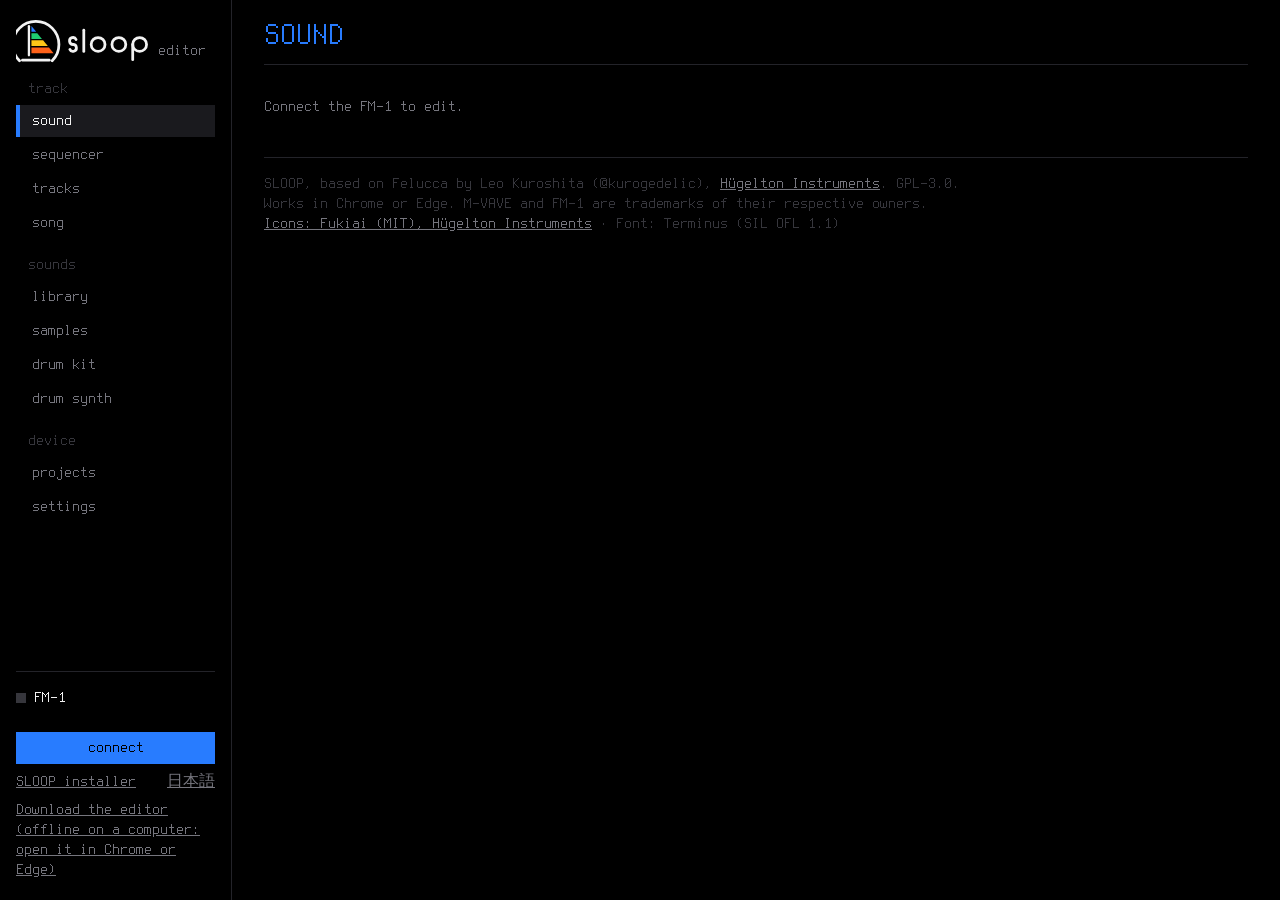
==== docs/webapp/editor/index.html @ b78a1d84 "Merge upstream main (d315ad8): the editor finds the FM-1 by the installer's port names web/test_web." ====
<!doctype html>
<!-- SPDX-License-Identifier: GPL-3.0-only
     Copyright (C) 2026 Leo Kuroshita (@kurogedelic), Hügelton Instruments -->
<!-- Felucca web editor. One file, no libraries. Protocol: EDITOR_PROTOCOL.md.
     Add ?mock=1 to the URL to use a built-in simulated device. -->
<html lang="ja">
<head>
<meta charset="utf-8">
<meta name="viewport" content="width=device-width, initial-scale=1">
<title>SLOOP Editor</title>
<!--PWA--><link rel="manifest" href="../sloop.webmanifest"><meta name="theme-color" content="#000000"><link rel="icon" href="../icon-192.png"><!--/PWA-->
<style>
  /* SLOOP 2.4 editor: the FM-1's screen on a big display. Black, the four track colours, the device's own
     Terminus pixel font (tools/gen_webfont.py, inlined: the editor also runs from file://), 16 px and 32 px only
     so every pixel stays sharp. The accent (--trk) is the selected track's colour, as the curves on the device.
     Fukiai: Hügelton Instruments' icon font (MIT, FUKIAI-LICENSE.txt); icons stay hidden until it has loaded. */
  @font-face { font-family: "SLOOP Terminus"; src: /*SLOOP-FONT*/url([data-uri])/*SLOOP-FONT*/ format("truetype"); font-display: block; }
  @font-face { font-family: "Fukiai"; src: url("fukiai.ttf") format("truetype"); font-display: block; unicode-range: U+EA00-EB09; }
  :root {
    --bg: #000; --s1: #0b0b0e; --s2: #1a1a1e; --s3: #36363c; --line: #232329; --dim: #76767e; --fg2: #c4c4cc; --fg: #f2f2f2;
    --red: #ff2c34; --t1: #287cff; --t2: #1ecc70; --t3: #ffc618; --t4: #ff621a; --trk: var(--t1);
    --font: "SLOOP Terminus", ui-monospace, "Cascadia Mono", Menlo, Consolas, monospace;
    color-scheme: dark;
  }
  * { box-sizing: border-box; }
  html { background: var(--bg); }
  body { margin: 0; background: var(--bg); color: var(--fg2); font: 16px/20px var(--font); -webkit-font-smoothing: none;
         font-smooth: never; text-rendering: optimizeSpeed; font-variant-numeric: tabular-nums; }
  a { color: inherit; }
  h1, h2, h3 { font-weight: 400; margin: 0; font-size: 16px; line-height: 20px; }
  ::selection { background: var(--trk); color: #000; }
  [hidden] { display: none !important; }
  .dim { color: var(--dim); }
  .ic { font-family: "Fukiai"; font-style: normal; font-weight: 400; font-synthesis: none; line-height: 1; margin-right: .4em;
        -webkit-font-smoothing: antialiased; }
  html:not(.fk) .ic { display: none; }

  /* ---- controls ---- */
  button { font: inherit; color: var(--fg); background: var(--s2); border: 0; padding: 6px 12px; cursor: pointer;
           white-space: nowrap; text-transform: lowercase; }
  button:hover:not(:disabled) { background: var(--s3); }
  button:focus-visible, select:focus-visible, input:focus-visible, [tabindex]:focus-visible { outline: 2px solid var(--trk); outline-offset: 1px; }
  button:disabled { color: var(--s3); background: var(--s1); cursor: default; }
  button.pri { background: var(--trk); color: #000; }
  button.pri:hover:not(:disabled) { background: var(--fg); }
  button.pri:disabled { background: var(--s2); color: var(--s3); }
  button.warn:hover:not(:disabled) { background: var(--red); color: #000; }
  select, input[type=text], input[type=number], input[type=search] {
    font: inherit; color: var(--fg); background: var(--bg); border: 1px solid var(--s3); padding: 3px 6px; border-radius: 0; min-width: 0; }
  select { appearance: none; padding-right: 22px; cursor: pointer;
           background: var(--bg) linear-gradient(45deg, transparent 50%, var(--dim) 50%) no-repeat calc(100% - 9px) 55% / 5px 5px,
                       linear-gradient(-45deg, transparent 50%, var(--dim) 50%) no-repeat calc(100% - 4px) 55% / 5px 5px; }
  select[size], select[multiple] { background: var(--bg); padding: 0; }
  select option { background: var(--bg); color: var(--fg); }
  select[size] option { padding: 2px 8px; }
  select[size] option:checked { background: var(--trk); color: #000; }
  input[type=search] { padding-left: 8px; }
  input::placeholder { color: var(--s3); }
  input[type=checkbox] { appearance: none; width: 16px; height: 16px; margin: 0; border: 1px solid var(--dim); background: var(--bg);
                         vertical-align: -3px; cursor: pointer; display: inline-grid; place-content: center; }
  input[type=checkbox]:checked { background: var(--trk); border-color: var(--trk); }
  input[type=checkbox]:checked::after { content: ""; width: 8px; height: 8px; background: #000; }
  /* a slider: a thin bar filled to the value (--p, set by the editor), a small white handle; no native chrome */
  input[type=range] { appearance: none; -webkit-appearance: none; width: 100%; height: 16px; margin: 0; background: transparent; cursor: pointer; }
  input[type=range]::-webkit-slider-runnable-track { height: 4px;
    background: linear-gradient(90deg, var(--s3) var(--a, 0%), var(--c, var(--trk)) var(--a, 0%), var(--c, var(--trk)) var(--p, 0%), var(--s3) var(--p, 0%)); }
  input[type=range]::-moz-range-track { height: 4px;
    background: linear-gradient(90deg, var(--s3) var(--a, 0%), var(--c, var(--trk)) var(--a, 0%), var(--c, var(--trk)) var(--p, 0%), var(--s3) var(--p, 0%)); }
  input[type=range]::-webkit-slider-thumb { -webkit-appearance: none; width: 6px; height: 14px; margin-top: -5px; background: var(--fg); border: 0; border-radius: 0; }
  input[type=range]::-moz-range-thumb { width: 6px; height: 14px; background: var(--fg); border: 0; border-radius: 0; }
  input[type=range]:disabled { opacity: .3; }
  progress { appearance: none; -webkit-appearance: none; height: 6px; border: 0; background: var(--s3); vertical-align: middle; }
  progress::-webkit-progress-bar { background: var(--s3); }
  progress::-webkit-progress-value { background: var(--trk); }
  progress::-moz-progress-bar { background: var(--trk); }
  .bar { display: flex; flex-wrap: wrap; gap: 8px; align-items: center; margin: 0 0 8px; }
  .bar .grow { flex: 1; }
  .seg { display: inline-flex; flex-wrap: wrap; gap: 2px; }
  .seg button, button.tog { background: var(--s2); color: var(--dim); }
  .seg button[aria-pressed="true"], button.tog[aria-pressed="true"] { background: var(--trk); color: #000; }
  .seg.ids button { text-transform: none; }
  button:disabled .ic { opacity: .5; }
  label { white-space: nowrap; }
  table { border-collapse: collapse; }
  th { font-weight: 400; color: var(--dim); text-align: left; padding: 0 12px 4px 0; text-transform: lowercase; }
  td { padding: 2px 12px 2px 0; }
  td.i { color: var(--dim); text-align: right; }

  /* ---- the frame: the side bar (logo, pages, the device), the page ---- */
  .app { display: grid; grid-template-columns: 232px minmax(0, 1fr); min-height: 100vh; }
  .side { position: sticky; top: 0; height: 100vh; display: flex; flex-direction: column; gap: 16px; padding: 20px 16px;
          border-right: 1px solid var(--line); overflow-y: auto; }
  .brand { display: flex; align-items: flex-end; gap: 10px; color: var(--fg); text-decoration: none; }
  .brand svg { width: 132px; height: auto; display: block; }
  .brand span { color: var(--dim); text-transform: lowercase; padding-bottom: 2px; }
  .tabs { display: flex; flex-direction: column; gap: 2px; }
  .tabs .navh { color: var(--s3); margin: 14px 0 4px 12px; text-transform: lowercase; }
  .tabs .navh:first-child { margin-top: 0; }
  .tabs button { background: none; color: var(--dim); text-align: left; padding: 6px 12px; border-left: 4px solid transparent; }
  .tabs button:hover { color: var(--fg); background: var(--s1); }
  .tabs button[aria-selected="true"] { color: var(--fg); background: var(--s2); border-left-color: var(--trk); }
  .devcard { margin-top: auto; display: flex; flex-direction: column; gap: 8px; padding-top: 16px; border-top: 1px solid var(--line); }
  .devline { display: flex; align-items: center; gap: 8px; color: var(--fg); }
  .led { width: 10px; height: 10px; background: var(--s3); flex: none; }
  .led.on { background: var(--t2); box-shadow: 0 0 8px var(--t2); }
  .led.busy { background: var(--t3); }
  #version { color: var(--fg2); overflow-wrap: anywhere; }
  #live, #mock { color: var(--dim); }
  #connect { width: 100%; }
  .preview { border-bottom: 1px solid var(--line); padding: 16px 0; margin-bottom: 16px; }
  .preview > * { max-width: 848px; }
  .preview-toolbar, .preview-instrument, .preview-footer { display: flex; align-items: center; justify-content: space-between; gap: 12px; flex-wrap: wrap; }
  .preview-transport, .preview-volume, .preview-output, .preview-octaves { display: flex; align-items: center; gap: 8px; }
  .preview-transport { flex-wrap: wrap; }
  .preview-transport button { min-height: 36px; display: inline-flex; align-items: center; justify-content: center; gap: 8px; }
  .preview svg { width: 16px; height: 16px; flex: none; fill: currentColor; }
  .preview-summary { min-width: 0; overflow: hidden; text-overflow: ellipsis; white-space: nowrap; color: var(--fg2); }
  #preview-disclosure { color: var(--dim); background: none; padding: 4px 0; text-transform: none; }
  #preview-disclosure:hover { color: var(--fg); }
  .preview[data-expanded="false"] .preview-toolbar { display: grid; grid-template-columns: auto minmax(0, 1fr) auto; gap: 12px; }
  #preview-enable { color: var(--fg2); background: none; border: 1px solid var(--s3); }
  #preview-enable[aria-pressed="true"] { border-color: var(--trk); color: var(--fg); }
  #preview-enable:disabled { color: var(--dim); border-color: var(--line); }
  #preview-play { min-width: 112px; color: var(--trk); border: 1px solid var(--trk); }
  #preview-play:disabled { color: var(--dim); border-color: var(--line); }
  #preview-play[aria-pressed="true"] { background: var(--trk); color: #000; }
  .preview-volume { flex-wrap: wrap; }
  .preview-volume label { display: flex; align-items: center; gap: 8px; }
  #preview-volume { width: 112px; }
  #preview-volume-value { min-width: 4ch; text-align: right; color: var(--fg); }
  .preview-output { color: var(--dim); border-left: 1px solid var(--line); padding-left: 12px; }
  #preview-meter { appearance: none; width: 64px; height: 8px; border: 0; background: var(--s2); }
  #preview-meter::-webkit-meter-bar { border: 0; border-radius: 0; background: var(--s2); height: 8px; }
  #preview-meter::-webkit-meter-optimum-value { background: var(--t2); }
  #preview-meter::-moz-meter-bar { background: var(--t2); }
  .preview-instrument { margin: 12px 0 8px; }
  .preview-instrument-actions { display: flex; align-items: center; gap: 12px; }
  #preview-fold { background: none; padding: 4px 0; color: var(--dim); text-decoration: underline; }
  #preview-fold:hover { color: var(--fg); }
  #preview-sound { color: var(--dim); margin-left: 8px; }
  #preview-instrument { color: var(--fg); }
  #preview-octave { min-width: 5ch; text-align: center; }
  .preview-octaves button { width: 32px; height: 32px; padding: 0; }
  .preview-keys { position: relative; width: 100%; }
  .preview-keys button { touch-action: none; user-select: none; text-transform: none; padding: 8px; }
  .preview-keys kbd { font: inherit; color: var(--dim); }
  .preview-keys.piano { display: grid; grid-template-columns: repeat(8, minmax(0, 1fr)); gap: 2px; height: 96px; }
  .piano .white-key { height: 96px; display: flex; flex-direction: column; justify-content: flex-end; gap: 4px; align-items: center; background: var(--fg2); color: var(--bg); border-bottom: 3px solid var(--dim); }
  .piano .white-key:hover:not(:disabled) { background: var(--fg); }
  .piano .white-key kbd { color: var(--s3); }
  .piano .black-key { position: absolute; z-index: 1; left: calc(var(--key) * 12.5% - 3.75%); width: 7.5%; height: 56px; display: flex; flex-direction: column; align-items: center; justify-content: space-between; background: var(--s1); color: var(--fg); border: 1px solid var(--s3); border-bottom-width: 3px; padding: 4px; }
  .preview-keys.pads { display: grid; grid-template-columns: repeat(4, minmax(0, 1fr)); gap: 4px; max-width: 480px; }
  .pads button { min-width: 0; height: 48px; display: grid; grid-template-columns: 1fr auto; align-items: center; gap: 8px; border: 1px solid var(--s3); white-space: normal; text-align: left; line-height: 16px; }
  .pads button kbd { border: 1px solid var(--s3); min-width: 20px; text-align: center; }
  .preview-keys button[aria-pressed="true"], .preview-keys button[aria-pressed="true"]:hover { background: var(--trk); color: #000; border-color: var(--trk); }
  .preview-keys button[aria-pressed="true"] kbd { color: #000; }
  .preview-keys button:disabled { background: var(--s2); color: var(--dim); border-color: var(--line); }
  .preview-footer { margin-top: 12px; color: var(--dim); align-items: baseline; }
  .preview-footer .preview-help { white-space: nowrap; }
  #preview-status[data-error="true"] { color: var(--red); }
  .preview-footer kbd { font: inherit; color: var(--fg2); border: 1px solid var(--s3); padding: 0 4px; }
  .preview-sequence { grid-column: 1 / 3; margin-top: 12px; border-top: 1px solid var(--line); padding-top: 8px; }
  .preview-seq-head { display: flex; flex-wrap: wrap; align-items: center; gap: 8px 16px; margin-bottom: 8px; }
  .preview-seq-head > span { margin-right: auto; }
  .preview-seq-head label { color: var(--dim); }
  #preview-edit { background: none; color: var(--dim); text-decoration: underline; padding: 0; }
  #preview-edit:hover { color: var(--fg); }
  .preview-seq-row { display: grid; grid-template-columns: 128px minmax(0, 1fr); gap: 8px; margin-top: 4px; }
  .preview-seq-label { min-width: 0; }
  .preview-seq-tools { display: flex; flex-wrap: wrap; align-items: center; gap: 4px; margin-bottom: 4px; }
  .preview-seq-tools select { width: 64px; min-width: 0; padding: 0 4px; height: 24px; }
  .preview-seq-tools button { padding: 0; width: 24px; height: 24px; }
  .preview-seq-pages { color: var(--dim); font-size: 12px; white-space: nowrap; }
  .preview-seq-row > .preview-seq-steps { align-self: center; }
  .preview-seq-drums { margin-top: 8px; border-top: 1px solid var(--line); padding-top: 4px; }
  .preview-seq-drumhead { display: flex; flex-wrap: wrap; align-items: center; gap: 8px 16px; }
  .preview-seq-drumhead > .seq-all-drums { padding: 0; background: none; color: var(--dim); text-decoration: underline; margin-left: auto; }
  .seq-drum-toggle { padding: 0; max-width: 100%; white-space: normal; background: none; color: var(--c); text-align: left; text-transform: none; }
  .seq-drum-toggle:hover:not(:disabled) { background: none; color: var(--fg); }
  .seq-drum-toggle:focus-visible { outline: 1px solid var(--c); outline-offset: 2px; }
  .seq-drum-brief.on { color: var(--c); }
  .preview-seq-lane { color: var(--fg2); align-self: center; padding-left: 24px; overflow: hidden; text-overflow: ellipsis; white-space: nowrap; }
  .preview-seq-numbers { color: var(--dim); text-align: center; font-size: 12px; }
  .preview-seq-track { display: flex; align-items: center; gap: 4px; padding: 0; min-width: 0; width: 100%; height: 28px; color: var(--c); background: none; text-align: left; text-transform: none; }
  .preview-seq-track[aria-pressed="true"] { background: var(--s2); }
  .preview-seq-track .seq-name { flex: 1; min-width: 0; overflow: hidden; white-space: nowrap; text-overflow: ellipsis; color: var(--fg2); }
  .preview-seq-track .seq-no { width: 24px; flex: none; text-align: center; }
  .preview-seq-track .seq-position { flex: none; margin-left: auto; color: var(--dim); padding-right: 4px; font-size: 12px; white-space: nowrap; }
  .preview-seq-steps { display: grid; grid-template-columns: repeat(16, minmax(0, 1fr)); gap: 2px; }
  .preview-seq-cell { display: flex; align-items: center; justify-content: center; height: 28px; padding: 0; border: 1px solid var(--line); background: var(--s1); color: var(--dim); overflow: hidden; }
  .preview-seq-cell:hover:not(:disabled) { border-color: var(--c); background: var(--s3); }
  .preview-seq-cell:focus-visible { outline: 2px solid var(--c); outline-offset: 1px; }
  .preview-seq-cell.on { background: var(--s2); color: var(--c); border-color: var(--s3); }
  .preview-seq-cell.bar-start { border-left-color: var(--s3); }
  .preview-seq-cell.is-current { color: var(--c); border-color: var(--c); }
  .preview-seq-cell.on.is-current { background: var(--c); color: #000; }
  .preview-seq-cell.unused { visibility: hidden; }
  .preview-seq-row.is-muted .preview-seq-steps { opacity: .4; }
  .preview-seq-cell .seq-hit { display: none; width: 4px; height: 12px; background: currentColor; }
  .preview-seq-legend { color: var(--dim); margin: 6px 0 0; }
  #preview-note-dialog { font: inherit; color: var(--fg); background: var(--bg); border: 1px solid var(--s3); padding: 20px; width: 520px; max-width: calc(100vw - 32px); }
  #preview-note-dialog::backdrop { background: var(--bg); opacity: .7; }
  #preview-note-title { font-size: 16px; line-height: 24px; margin: 0 0 16px; color: var(--c); }
  .preview-note-chord { display: flex; flex-wrap: wrap; gap: 4px; margin-bottom: 12px; }
  .preview-note-chord button { padding: 4px 8px; }
  .preview-note-chord button[aria-pressed="true"] { color: var(--bg); background: var(--c); }
  .preview-note-picker-head { display: flex; flex-wrap: wrap; align-items: center; justify-content: space-between; gap: 8px; margin-bottom: 12px; }
  #preview-note-value { color: var(--c); }
  .preview-note-octave { display: flex; align-items: center; gap: 8px; }
  .preview-note-octave button { padding: 0; width: 32px; height: 32px; }
  .preview-note-piano.preview-keys.piano { grid-template-columns: repeat(7, minmax(0, 1fr)); height: 120px; }
  .preview-note-piano .white-key { height: 120px; }
  .preview-note-piano .black-key { left: calc(var(--key) * 14.285714% - 4.3%); width: 8.6%; height: 72px; padding: 4px 0; }
  .preview-note-listen { display: flex; align-items: center; gap: 8px; color: var(--dim); margin-top: 12px; }
  .preview-note-actions { display: flex; justify-content: flex-end; gap: 8px; margin-top: 20px; }
  @media (min-width: 1100px) {
    .preview[data-instrument="drums"][data-expanded="true"] { display: grid; grid-template-columns: minmax(0, 480px) minmax(0, 344px); column-gap: 24px; }
    .preview[data-instrument="drums"][data-expanded="true"] .preview-instrument { grid-column: 1; grid-row: 1; margin-top: 0; }
    .preview[data-instrument="drums"][data-expanded="true"] .preview-keys { grid-column: 1; grid-row: 2; }
    .preview[data-instrument="drums"][data-expanded="true"] .preview-toolbar { grid-column: 2; grid-row: 1 / 3; flex-direction: column; align-items: flex-start; justify-content: flex-start; gap: 16px; }
    .preview[data-instrument="drums"][data-expanded="true"] .preview-volume { flex-direction: column; align-items: flex-start; gap: 12px; }
    .preview[data-instrument="drums"][data-expanded="true"] .preview-output { border: 0; padding-left: 0; }
    .preview[data-instrument="drums"][data-expanded="true"] .preview-footer { grid-column: 1 / 3; }
  }
  @media (max-width: 1150px) {
    .preview-volume { width: 100%; justify-content: space-between; }
  }
  @media (max-width: 680px) {
    .preview[data-expanded="false"] .preview-toolbar { grid-template-columns: 1fr auto; gap: 8px; }
    .preview[data-expanded="false"] .preview-summary { grid-column: 1 / 3; grid-row: 2; }
    .preview-toolbar { align-items: flex-start; }
    .preview-volume { width: 100%; justify-content: space-between; }
    .preview-keys.pads { grid-template-columns: repeat(4, minmax(0, 1fr)); }
    .pads button { height: 64px; display: flex; flex-direction: column; align-items: flex-start; justify-content: space-between; gap: 4px; }
    .preview-footer { gap: 4px; }
    .preview-seq-row { grid-template-columns: 72px minmax(0, 1fr); gap: 4px; }
    .preview-seq-tools { flex-wrap: wrap; }
    .preview-seq-tools select { width: 72px; }
    .preview-seq-lane { padding-left: 0; font-size: 12px; }
    .preview-seq-track { gap: 0; }
    .preview-seq-track .seq-name { display: none; }
    .preview-seq-note { display: none; }
    .preview-seq-cell.on .seq-hit { display: block; }
  }
  .devcard .links { display: flex; justify-content: space-between; gap: 8px; }
  .lang { background: none; color: var(--dim); padding: 0; text-decoration: underline; text-transform: none; }
  .lang:hover:not(:disabled) { background: none; color: var(--fg); }

  .main { min-width: 0; padding: 0 32px 32px; }
  .top { position: sticky; top: 0; z-index: 5; background: var(--bg); padding: 20px 0 12px; border-bottom: 1px solid var(--line); }
  .titlebar { display: flex; align-items: flex-end; gap: 16px; min-height: 32px; }
  #pagetitle { font-size: 32px; line-height: 32px; color: var(--trk); text-transform: uppercase; white-space: nowrap; flex: none; }
  #status { margin-left: auto; color: var(--dim); text-align: right; min-height: 20px; overflow-wrap: anywhere; max-width: 70%;
            display: -webkit-box; -webkit-line-clamp: 2; -webkit-box-orient: vertical; overflow: hidden; }
  #status.err { color: var(--red); }
  .trackbar { display: flex; flex-wrap: wrap; gap: 8px; align-items: center; margin-top: 14px; }
  .trackbar > .dim { text-transform: lowercase; margin-right: 4px; }
  #trackbtns { gap: 8px; }
  #trackbtns button { display: flex; align-items: center; gap: 10px; padding: 0 12px 0 0; background: var(--s1); color: var(--fg2);
                      text-transform: none; min-width: 150px; max-width: 240px; overflow: hidden; }
  #trackbtns button .no { width: 32px; height: 32px; display: grid; place-content: center; background: var(--s2); color: var(--c); font-size: 16px; flex: none; }
  #trackbtns button .nm { overflow: hidden; text-overflow: ellipsis; }
  #trackbtns button[aria-pressed="true"] { background: var(--s2); color: var(--fg); box-shadow: inset 0 -2px var(--c); }
  #trackbtns button[aria-pressed="true"] .no { background: var(--c); color: #000; }
  .hint { margin: 32px 0; color: var(--dim); }
  .panel { padding-top: 20px; }
  footer { margin-top: 40px; padding-top: 16px; border-top: 1px solid var(--line); color: var(--s3); }
  footer a { color: var(--dim); }

  /* ---- cards and the parameter pages (the device's 4 knobs a page, one colour per knob) ---- */
  .card { background: var(--s1); border: 1px solid var(--line); padding: 14px 16px 16px; margin: 0 0 16px; min-width: 0; }
  .card > h2, .group > h2 { color: var(--fg); text-transform: uppercase; margin: 0 0 12px; display: flex; align-items: center; gap: 8px;
                            font-size: 32px; line-height: 32px; }
  .card > h2 .ic, .group > h2 .ic { font-size: 20px; }
  .card > h2 .sub, .group > h2 .sub { color: var(--dim); text-transform: lowercase; margin-left: auto; font-size: 16px; line-height: 16px; }
  .card > p.dim { margin: 0 0 12px; }
  .groups + .card { margin-top: 16px; }
  .cards2 { display: grid; grid-template-columns: repeat(auto-fit, minmax(min(100%, 420px), 1fr)); gap: 0 16px; align-items: start; }
  .groups { columns: 2 520px; column-gap: 16px; }
  .group { background: var(--s1); border: 1px solid var(--line); padding: 14px 16px 12px; min-width: 0; break-inside: avoid; margin: 0 0 16px; }
  .group h3 { color: var(--dim); text-transform: uppercase; margin: 10px 0 6px; display: flex; align-items: center; }
  .group h2 + h3 { margin-top: 0; }
  .knobs { display: grid; grid-template-columns: repeat(4, minmax(0, 1fr)); border-top: 1px solid var(--line); }
  /* 2.5: the DRUM SYNTH page */
  .dslanes { display: grid; grid-template-columns: repeat(8, minmax(0, 1fr)); gap: 4px; margin: 6px 0 10px; }
  .dslanes button { --c: var(--t4); padding: 8px 4px; white-space: nowrap; overflow: hidden; text-overflow: ellipsis; }
  .dslanes button[aria-pressed=true] { background: var(--c); border-color: var(--c); color: #000; }
  .dsrng { display: inline-flex; align-items: center; gap: 6px; }
  .dsrng input[type=range] { width: 110px; --c: var(--t4); }
  #dsgroups .knob { --c: var(--t4); }
  .knob { --c: var(--t1); position: relative; padding: 8px 10px 10px; min-width: 0; border-left: 1px solid var(--line);
          display: flex; flex-direction: column; gap: 4px; }
  .knob:first-child { border-left: 0; padding-left: 0; }
  .knobs > .knob:nth-child(4n + 2) { --c: var(--t2); }
  .knobs > .knob:nth-child(4n + 3) { --c: var(--t3); }
  .knobs > .knob:nth-child(4n + 4) { --c: var(--t4); }
  .knob .kl { color: var(--c); text-transform: uppercase; overflow: hidden; text-overflow: ellipsis; white-space: nowrap; }
  .knob .v { color: var(--fg); font-size: 32px; line-height: 32px; white-space: nowrap; overflow: hidden; cursor: ns-resize;
             user-select: none; touch-action: none; }
  .knob .v small { font-size: 16px; line-height: 16px; color: var(--dim); margin-left: 4px; }
  .knob .v.long { font-size: 16px; line-height: 32px; }
  .knob select { width: 100%; color: var(--fg); border-color: var(--s3); font-size: 16px; }
  .knob.enum .v { display: none; }
  .knob.enum select { margin-top: 6px; height: 34px; color: var(--c); border-color: var(--line); background-color: var(--s2); }
  .knob.pushed .v, .knob.pushed select { color: var(--trk); }
  /* wave choices: a page-drawn picker so the options carry an icon (Chrome 135+); native menus get words only */
  @supports (appearance: base-select) {
    select.wave, select.wave::picker(select) { appearance: base-select; }
    select.wave > button { font: inherit; background: none; color: inherit; padding: 0; text-align: start; text-transform: none; }
    select.wave::picker(select) { border: 1px solid var(--s3); background: var(--bg); color: var(--fg); padding: 0; }
    select.wave option { padding: 2px 8px; min-block-size: 0; }
    select.wave option:checked { color: var(--trk); }
    select.wave option:hover, select.wave option:focus-visible { background: var(--trk); color: #000; }
    select.wave option::checkmark { display: none; }
  }

  /* ---- sound: the engine and its presets ---- */
  .browser { display: grid; grid-template-columns: 200px minmax(220px, 360px) 1fr; gap: 16px; align-items: start; }
  .browser .fld { display: flex; flex-direction: column; gap: 6px; color: var(--dim); text-transform: lowercase; }
  .browser select:not([size]) { width: 100%; }
  .browser select[size] { width: 100%; height: 200px; }
  .browser .acts { display: flex; flex-direction: column; gap: 8px; align-items: flex-start; padding-top: 26px; }
  .browser .acts .bar { margin: 0; }
  #engine { height: 34px; }

  /* ---- sequencer: the steps as the device's tiles, the drum lanes ---- */
  .grid { display: grid; grid-template-columns: repeat(16, minmax(0, 1fr)); gap: 3px; margin: 8px 0 16px; }
  .grid button { background: var(--s2); color: var(--dim); padding: 4px 5px; min-width: 0; height: 58px; display: flex; flex-direction: column;
                 justify-content: space-between; text-align: left; overflow: hidden; text-transform: none; }
  .grid button:hover:not(:disabled) { background: var(--s3); }
  .grid button .n { color: var(--s3); }
  .grid button.beat .n { color: var(--dim); }
  .grid button .x { overflow: hidden; overflow-wrap: anywhere; color: var(--fg2); line-height: 16px; max-height: 32px; }
  .grid button.on { background: var(--trk); }
  .grid button.on .n, .grid button.on .x { color: #000; }
  .grid button.acc { box-shadow: inset 0 3px var(--fg); }
  .grid button.tie { background: repeating-linear-gradient(-45deg, var(--s2) 0 6px, var(--s3) 6px 8px); }
  .grid button.lk .n::after { content: " \25AA"; }
  .grid button.fc1 .n::before { content: "F "; }
  .grid button.fc2 .n::before { content: "\00d7 "; }
  .grid button.sel { outline: 2px solid var(--fg); outline-offset: 1px; }
  .stepdetail { margin: 0 0 16px; padding: 12px 0 0; border-top: 1px solid var(--line); }
  .stepdetail .bar > * { margin-right: 8px; }
  .stepdetail input[type=number] { width: 70px; }
  .stepcols { columns: 520px; column-gap: 32px; }
  .stepcols table { break-inside: avoid; margin-bottom: 12px; }
  #steps input[type=text] { width: 140px; }
  #steps input[type=number] { width: 60px; }
  #steps .bad { border-color: var(--red); color: var(--red); }
  #steps tr.off td { color: var(--s3); }
  #steps tr.hl td { background: var(--s2); }
  /* ---- 2.5: LEN at hand, the piano roll, the MIDI preview, the song order ---- */
  .seqtools input[type=number] { width: 64px; text-align: center; }
  .seqtools .sq { min-width: 34px; padding: 0 8px; }
  .seqtools > * { margin-right: 6px; }
  .rollbox { overflow-x: auto; margin: 8px 0; border: 1px solid var(--line); }
  .rollbox canvas { display: block; touch-action: none; }
  .midiprev { border: 1px solid var(--line); padding: 12px; margin: 8px 0 16px; }
  .midiprev ul { margin: 6px 0; padding-left: 20px; }
  .midiprev ul.warn li { color: var(--t3); }
  table.song td, table.song th { padding: 4px 8px; text-align: left; }
  table.song input[type=number] { width: 64px; }
  table.song td.acts button { min-width: 34px; padding: 0 6px; margin-right: 4px; }
  table.song tr.bad td { color: var(--red); }
  #p-song .bad { color: var(--red); }
  details.more { margin-top: 8px; }
  details.more > summary { cursor: pointer; color: var(--dim); text-transform: lowercase; list-style: none; padding: 6px 0; }
  details.more > summary::before { content: "\25B8  "; }
  details.more[open] > summary::before { content: "\25BE  "; }
  .dgrid { display: grid; gap: 2px; margin: 8px 0 16px; overflow-x: auto; }
  .dgrid .ln { color: var(--fg2); white-space: nowrap; padding-right: 10px; align-self: center; text-transform: lowercase; }
  .dgrid .hd { color: var(--dim); }
  .dgrid .gap { grid-column: 1 / -1; height: 12px; }
  .dgrid button { background: var(--s2); color: #000; padding: 0; min-width: 18px; height: 22px; line-height: 22px; text-align: center; }
  .dgrid button.beat { background: var(--s3); }
  .dgrid button:hover { outline: 1px solid var(--dim); }
  .dgrid button.on { background: var(--t4); }
  .dgrid button.on.l1 { background: color-mix(in srgb, var(--t4) 35%, var(--s2)); }
  .dgrid button.on.l2 { background: color-mix(in srgb, var(--t4) 65%, var(--s2)); }
  .dgrid button.on.l3 { background: var(--fg); }

  /* ---- mixer: the device's TRACKS strips ---- */
  .mixer { display: grid; grid-template-columns: repeat(4, minmax(0, 170px)); gap: 12px; margin: 4px 0 12px; }
  .strip { --c: var(--t1); background: var(--bg); border: 1px solid var(--line); padding: 12px 10px; display: flex; flex-direction: column;
           align-items: center; gap: 8px; min-width: 0; }
  .strip.sel { border-color: var(--c); }
  .strip button.num { width: 48px; height: 48px; font-size: 32px; padding: 0; background: var(--s2); color: var(--c); }
  .strip.sel button.num { background: var(--c); color: #000; }
  .strip .snd { width: 100%; text-align: center; color: var(--fg); overflow-wrap: anywhere; min-height: 40px; }
  .strip .rec, .strip .solo { color: var(--s3); text-transform: lowercase; }
  .strip .rec.on { color: #000; background: var(--red); padding: 0 6px; }
  .strip .rec:not(.on) .ic { visibility: hidden; }
  .strip .solo { visibility: hidden; }
  .strip .solo.on { visibility: visible; color: #000; background: var(--fg); padding: 0 6px; }
  .strip input.fader { writing-mode: vertical-lr; direction: rtl; width: 32px; height: 180px; }
  .strip input.fader::-webkit-slider-runnable-track { width: 6px; height: 100%; background: linear-gradient(0deg, var(--c) var(--p, 0%), var(--s3) var(--p, 0%)); }
  .strip input.fader::-moz-range-track { width: 6px; background: linear-gradient(0deg, var(--c) var(--p, 0%), var(--s3) var(--p, 0%)); }
  .strip input.fader::-webkit-slider-thumb { width: 18px; height: 8px; margin-top: 0; margin-left: -6px; }
  .strip input.fader::-moz-range-thumb { width: 18px; height: 8px; }
  .strip .lv { color: var(--fg); font-size: 32px; line-height: 32px; }
  .strip .v { white-space: nowrap; }
  .strip .pan { width: 100%; }
  .strip.muted .fader, .strip.muted .lv { opacity: .35; }
  .strip button { width: 100%; }
  .strip button.tog[aria-pressed="true"] { background: var(--c); color: #000; }
  .strip button.selb:disabled { background: none; color: var(--c); }

  /* ---- library and the device bank ---- */
  .libcols { display: grid; grid-template-columns: repeat(auto-fit, minmax(min(100%, 420px), 1fr)); gap: 16px; }
  .libcols > .card { margin: 0; }
  .libcols .bar input[type=search] { flex: 1 1 140px; }
  .list { height: 360px; overflow: auto; border: 1px solid var(--line); background: var(--bg); resize: vertical; }
  .list table { width: 100%; table-layout: fixed; }
  .list th { position: sticky; top: 0; background: var(--s1); padding: 4px 8px; }
  .list td { padding: 3px 8px; white-space: nowrap; overflow: hidden; text-overflow: ellipsis; color: var(--fg2); }
  .list tr[data-id]:hover td, .list tr[data-slot]:hover td { background: var(--s2); }
  .list tr[data-id], .list tr[data-slot] { cursor: pointer; }
  .list tr.sel td, .list tr.sel:hover td { background: var(--trk); color: #000; }
  .list tr.empty td { color: var(--s3); }
  .list tr.over td { outline: 1px dashed var(--trk); outline-offset: -1px; }
  .list.over { outline: 1px solid var(--trk); }
  .list .none { padding: 12px; color: var(--dim); }
  .list col.n { width: 52px; } .list col.e { width: 96px; } .list col.d { width: 110px; }

  /* ---- samples: CHOP and the user slots ---- */
  .smp { background: var(--s1); border: 1px solid var(--line); padding: 14px 16px; margin: 0 0 16px; }
  .smp.over { outline: 2px dashed var(--trk); outline-offset: -2px; }
  .smp .head { display: flex; flex-wrap: wrap; gap: 8px 12px; align-items: center; margin: 0 0 8px; }
  .smp .head b { font-weight: 400; color: var(--fg); min-width: 48px; }
  .smp > .head:first-child b { font-size: 32px; line-height: 32px; color: var(--trk); }
  .smp progress { width: 180px; }
  .smp table { margin: 8px 0 0; }
  .smp input.name { width: 110px; text-transform: uppercase; }
  .smp input.root { width: 60px; }
  .smp .bad { color: var(--red); }
  .chop canvas.wave { display: block; width: 100%; height: 150px; margin: 8px 0; background: var(--bg); border: 1px solid var(--line);
                      cursor: default; touch-action: none; }
  .chop .sep { width: 12px; }
  .chop input.num { width: 70px; }
  .chop input[type=range] { width: 110px; }
  .chop button.tap { min-width: 80px; }
  .chop .chops { display: flex; flex-wrap: wrap; gap: 3px; margin: 8px 0; }
  .chop .chip { display: inline-flex; align-items: center; gap: 4px; background: var(--s2); color: var(--fg2); padding: 3px 8px; cursor: pointer;
                user-select: none; text-transform: none; }
  .chop .chip.on { background: var(--trk); color: #000; }
  .chop .chip.off { color: var(--s3); text-decoration: line-through; }
  .chop input.len { width: 180px; }
  .chop .selrow[hidden] { display: none; }

  /* ---- drum kit: 16 pads, one per drum lane, as the white keys ---- */
  .kithead { display: grid; grid-template-columns: minmax(0, 1fr) auto; gap: 12px 24px; align-items: end; }
  .kitmeter { display: flex; align-items: center; gap: 10px; }
  .kitmeter progress { width: 220px; height: 8px; }
  .kitmeter.over progress::-webkit-progress-value { background: var(--red); }
  .kitmeter.over span { color: var(--red); }
  .pads { display: grid; grid-template-columns: repeat(4, minmax(0, 1fr)); gap: 10px; margin: 16px 0; }
  .pad { --c: var(--t4); background: var(--bg); border: 1px solid var(--line); padding: 10px; min-width: 0; display: flex; flex-direction: column;
         gap: 6px; position: relative; min-height: 170px; }
  .pad.over { outline: 2px dashed var(--c); outline-offset: -2px; }
  .pad .ph { display: flex; align-items: baseline; gap: 8px; }
  .pad .ph b { font-weight: 400; color: var(--c); text-transform: uppercase; }
  .pad .ph .key { color: var(--s3); margin-left: auto; }
  .pad canvas { width: 100%; height: 48px; display: block; background: var(--s1); cursor: pointer; }
  .pad .fn { color: var(--fg2); overflow: hidden; text-overflow: ellipsis; white-space: nowrap; }
  .pad .empty { flex: 1; display: grid; place-content: center; color: var(--s3); text-align: center; cursor: pointer; border: 1px dashed var(--s3); }
  .pad .empty:hover { color: var(--fg2); border-color: var(--dim); }
  .pad .row3 { display: grid; grid-template-columns: auto 1fr auto; gap: 6px; align-items: center; color: var(--dim); }
  .pad .row3 .val { color: var(--fg2); min-width: 64px; text-align: right; }
  .pad .acts { display: flex; gap: 4px; }
  .pad .acts button { padding: 3px 8px; }
  .pad.playing canvas { outline: 1px solid var(--c); }
  .kstep { border-top: 1px solid var(--line); padding: 16px 0 4px; margin-top: 8px; }
  .kstep > h3 { display: flex; align-items: center; gap: 12px; color: var(--fg); text-transform: uppercase; margin: 0 0 10px; }
  .kstep > h3 .num { width: 32px; height: 32px; display: grid; place-content: center; background: var(--trk); color: #000; font-size: 32px; line-height: 32px; }
  .dest { display: grid; grid-template-columns: minmax(0, 2fr) repeat(4, minmax(0, 1fr)); gap: 8px; margin: 0 0 10px; }
  .dest button { display: flex; flex-direction: column; align-items: flex-start; gap: 4px; padding: 10px 12px; background: var(--bg);
                 border: 1px solid var(--s3); text-transform: none; white-space: normal; text-align: left; min-height: 92px; }
  .dest button b { font-weight: 400; font-size: 32px; line-height: 32px; color: var(--fg); }
  .dest button .cap { color: var(--dim); }
  .dest button .now { color: var(--s3); overflow-wrap: anywhere; }
  .dest button.full .now { color: var(--fg2); }
  .dest button.big { border-color: var(--t4); }
  .dest button.big b { color: var(--t4); }
  .dest button[aria-checked="true"] { background: var(--s2); border-color: var(--trk); box-shadow: inset 0 0 0 1px var(--trk); }
  .dest button[aria-checked="true"] b { color: var(--trk); }
  .dest button:disabled { opacity: .35; }
  .destnote { color: var(--fg2); margin: 0 0 10px; }
  .destnote .warn, .warn-t { color: var(--t3); }

  /* ---- samples: the slots, files or CHOP, send ---- */
  .dest.slots4 { grid-template-columns: repeat(4, minmax(0, 1fr)); }
  .dest.slots4 button progress { width: 100%; height: 4px; }
  .modes { margin: 0 0 10px; }
  .modes button { padding: 8px 16px; text-transform: none; }
  .modes button[aria-selected="true"] { background: var(--trk); color: #000; }
  .modehelp { color: var(--fg2); margin: 0 0 12px; max-width: 980px; }
  .modehelp p { margin: 0 0 4px; }
  .modehelp p:first-child { color: var(--fg); }
  .dropzone { border: 1px dashed var(--s3); padding: 28px 16px; display: grid; place-items: center; gap: 6px; cursor: pointer;
              text-align: center; margin: 0 0 12px; background: var(--bg); }
  .dropzone b { font-weight: 400; color: var(--fg); }
  .dropzone:hover, .dropzone.over { border-color: var(--trk); }
  .dropzone.over { outline: 2px dashed var(--trk); outline-offset: -2px; }
  canvas.keymap { display: block; width: 100%; height: 44px; margin: 8px 0 12px; }
  .flist { display: grid; gap: 2px; margin: 0 0 8px; }
  .frow { --c: var(--t1); display: grid; grid-template-columns: 40px minmax(0, 1fr) 80px 120px 80px 150px 40px; gap: 8px; align-items: center;
          background: var(--bg); padding: 4px 8px; border-left: 4px solid var(--c); }
  .frow.fhead { background: none; border-left-color: transparent; color: var(--dim); text-transform: lowercase; }
  .frow .fn { overflow: hidden; text-overflow: ellipsis; white-space: nowrap; color: var(--fg); }
  .frow input.root { width: 72px; }
  .frow button { padding: 3px 0; }
  .frow .gain { display: grid; grid-template-columns: 1fr 52px; gap: 6px; align-items: center; }
  .frow .gain .val { color: var(--fg2); text-align: right; }
  .pane .smp.chop { border: 0; padding: 0; margin: 0; background: none; }
  .seg button.trk[aria-pressed], .seg button.trk { color: var(--c); }
  .seg button.trk:hover:not(:disabled) { background: var(--c); color: #000; }
  .seg button.trk:disabled { color: var(--s3); }
  /* ---- projects, settings ---- */
  .slots { display: grid; grid-template-columns: repeat(auto-fill, minmax(200px, 1fr)); gap: 12px; }
  .slot { background: var(--bg); border: 1px solid var(--line); padding: 12px; display: flex; flex-direction: column; gap: 8px; }
  .slot b { font-weight: 400; font-size: 32px; line-height: 32px; color: var(--fg); }
  .slot .st { color: var(--dim); text-transform: lowercase; }
  .slot.used .st { color: var(--t2); }
  .slot .bar { margin: 0; }
  #sysinfo th { padding-right: 24px; }
  #sysinfo td { color: var(--fg); }
  .fm6ops { overflow-x: auto; }
  .fm6list { display: grid; grid-template-columns: repeat(auto-fill, minmax(190px, 1fr)); gap: 4px; margin: 6px 0 10px; }
  .fm6v { display: flex; align-items: center; gap: 6px; min-width: 0; }
  .fm6v button { flex: 1; min-width: 0; text-align: left; white-space: nowrap; overflow: hidden; text-overflow: ellipsis; text-transform: none; }
  .fm6v .dim { width: 2.6em; }
  #fm6panel.drop { outline: 2px dashed var(--trk); outline-offset: -6px; }
  .fm6ops td, .fm6ops th { padding: 1px 3px; }
  input.fm6n { width: 3.6em; padding: 2px 3px; }
  #fm6panel h3 { margin: 16px 0 6px; color: var(--dim); text-transform: uppercase; }

  /* ---- narrow screens: the side bar becomes a top bar ---- */
  @media (max-width: 860px) {
    .app { grid-template-columns: minmax(0, 1fr); }
    .side { position: static; height: auto; flex-direction: row; flex-wrap: wrap; align-items: center; gap: 12px; padding: 12px 16px;
            border-right: 0; border-bottom: 1px solid var(--line); }
    .brand svg { width: 96px; }
    .tabs { flex-direction: row; overflow-x: auto; order: 3; width: 100%; }
    .tabs .navh { display: none; }
    .tabs button { border-left: 0; border-bottom: 3px solid transparent; }
    .tabs button[aria-selected="true"] { border-bottom-color: var(--trk); }
    .devcard { margin: 0 0 0 auto; padding: 0; border: 0; flex-direction: row; flex-wrap: wrap; align-items: center; }
    #connect { width: auto; }
    .main { padding: 0 16px 24px; }
    .top { position: static; }
    .browser { grid-template-columns: 1fr; }
    .browser .acts { padding-top: 0; }
    .grid { grid-template-columns: repeat(8, minmax(0, 1fr)); }
    .mixer { grid-template-columns: repeat(2, minmax(0, 1fr)); }
    .pads { grid-template-columns: repeat(2, minmax(0, 1fr)); }
    .knobs { grid-template-columns: repeat(2, minmax(0, 1fr)); }
    .dslanes { grid-template-columns: repeat(4, minmax(0, 1fr)); }
    .knobs > .knob:nth-child(2n + 1) { border-left: 0; padding-left: 0; }
    .kithead { grid-template-columns: 1fr; }
    .dest, .dest.slots4 { grid-template-columns: repeat(2, minmax(0, 1fr)); }
    .frow { grid-template-columns: 32px minmax(0, 1fr) 64px 120px 40px; }
    .frow > :nth-child(4), .frow > :nth-child(5) { display: none; }
    .dest button.big { grid-column: 1 / -1; }
  }
</style>
</head>
<body>
<div class="app">
  <aside class="side">
    <a class="brand" href="#sound" aria-label="SLOOP">
      <svg viewBox="44 24 572 186" role="img" aria-hidden="true">
        <path d="M59.29 200.71 A100.00 100.00 0 1 1 200.71 200.71" fill="none" stroke="#F2F2F2" stroke-width="12" stroke-linecap="round"/>
        <rect x="95" y="46" width="10" height="136" rx="5" fill="#F2F2F2"/>
        <polygon points="111,50 111,50 131.34,75 111,75" fill="#287CFF"/>
        <polygon points="111,81 136.22,81 156.56,106 111,106" fill="#1ECC70"/>
        <polygon points="111,112 161.44,112 181.78,137 111,137" fill="#FFC618"/>
        <polygon points="111,143 186.66,143 207,168 111,168" fill="#FF621A"/>
        <rect x="66" y="192" width="128" height="12" rx="6" fill="#F2F2F2"/>
        <path d="M290.88 130 A14.88 15 0 1 1 304.37 108.66" fill="none" stroke="#F2F2F2" stroke-width="12" stroke-linecap="round"/>
        <path d="M290.88 130 A14.88 15 0 1 1 277.39 151.34" fill="none" stroke="#F2F2F2" stroke-width="12" stroke-linecap="round"/>
        <line x1="337.76" y1="68" x2="337.76" y2="160" stroke="#F2F2F2" stroke-width="12" stroke-linecap="round"/>
        <circle cx="399.76" cy="130" r="30" fill="none" stroke="#F2F2F2" stroke-width="12"/>
        <circle cx="489.76" cy="130" r="30" fill="none" stroke="#F2F2F2" stroke-width="12"/>
        <circle cx="579.76" cy="130" r="30" fill="none" stroke="#F2F2F2" stroke-width="12"/>
        <line x1="549.76" y1="130" x2="549.76" y2="196" stroke="#F2F2F2" stroke-width="12" stroke-linecap="round"/>
      </svg>
      <span>editor</span>
    </a>
    <nav class="tabs" id="tabs" role="tablist" aria-orientation="vertical">
      <div class="navh" data-t="navTrack"></div>
      <button role="tab" data-tab="sound" data-t="sound" data-ic="symbol_audio"></button>
      <button role="tab" data-tab="sequencer" data-t="tabSeq" data-ic="symbol_grid"></button>
      <button role="tab" data-tab="tracks" data-t="tabTracks" data-ic="ui_slider_vertical"></button>
      <button role="tab" data-tab="song" data-t="tabSong" data-ic="control_arrow_loop"></button>
      <div class="navh" data-t="navSounds"></div>
      <button role="tab" data-tab="library" data-t="library" data-ic="symbol_books"></button>
      <button role="tab" data-tab="samples" data-t="samples" data-ic="symbol_waves"></button>
      <button role="tab" data-tab="kits" data-t="tabKits" data-ic="symbol_drum"></button>
      <button role="tab" data-tab="drumsynth" data-t="tabDrumSynth" data-ic="symbol_waves"></button>
      <div class="navh" data-t="navDevice"></div>
      <button role="tab" data-tab="projects" data-t="projects" data-ic="symbol_folder"></button>
      <button role="tab" data-tab="settings" data-t="tabSettings" data-ic="symbol_cog"></button>
    </nav>
    <div class="devcard">
      <div class="devline"><span class="led" id="led"></span><span data-t="fm1"></span></div>
      <span id="version"></span>
      <span id="live"></span>
      <span id="mock" hidden data-t="mock"></span>
      <button id="connect" class="pri" data-t="connect" data-ic="port_usb_c"></button>
      <div class="links"><a class="dim" href="../installer/" data-t="installer"></a><button class="lang" id="lang"></button></div>
      <button id="install" class="pri" data-t="install" hidden></button>
      <!--DL--><a class="dim" id="offline" href="sloop-editor.html" download="sloop-editor-2.6.html" data-t="offline"></a><!--/DL-->
    </div>
  </aside>

  <main class="main">
    <header class="top">
      <div class="titlebar"><h1 id="pagetitle"></h1><div id="status" role="status" aria-live="polite"></div></div>
      <div class="trackbar" id="trackbar" hidden><span class="dim" data-t="track"></span><span class="seg" id="trackbtns" role="group"></span></div>
    </header>
    <p class="hint" id="hint" hidden></p>
    <section class="preview" id="preview" aria-label="Local audio preview" hidden>
      <div class="preview-toolbar">
        <div class="preview-transport">
          <button id="preview-enable" aria-pressed="false"></button>
          <button id="preview-play" aria-pressed="false" disabled></button>
          <button id="preview-stop" disabled></button>
        </div>
        <span class="preview-summary" id="preview-summary"></span>
        <button id="preview-disclosure" aria-expanded="false" aria-controls="preview-instrument-panel preview-keys preview-footer preview-sequence preview-volume-panel"></button>
        <div class="preview-volume" id="preview-volume-panel">
          <label><span data-t="previewVolume"></span> <input id="preview-volume" type="range" min="0" max="100" value="50"> <output id="preview-volume-value" for="preview-volume">50%</output></label>
          <div class="preview-output"><span data-t="previewOutput"></span><meter id="preview-meter" min="0" max="1" value="0" aria-label="Local audio output level"></meter></div>
        </div>
      </div>
      <div class="preview-instrument" id="preview-instrument-panel">
        <div><span id="preview-instrument"></span><span id="preview-sound"></span></div>
        <div class="preview-instrument-actions">
          <div class="preview-octaves" id="preview-octaves">
            <button id="preview-down" aria-label="Octave down">−</button>
            <span id="preview-octave">C4–C5</span>
            <button id="preview-up" aria-label="Octave up">+</button>
          </div>
          <button id="preview-fold" aria-expanded="true" aria-controls="preview-keys"></button>
        </div>
      </div>
      <div class="preview-keys" id="preview-keys"></div>
      <div class="preview-footer" id="preview-footer">
        <span id="preview-status" role="status" aria-live="polite"></span>
        <span class="preview-help"><kbd>Space</kbd> <span data-t="previewShortcut"></span></span>
      </div>
      <div class="preview-sequence" id="preview-sequence" hidden>
        <div class="preview-seq-head"><span data-t="previewSequence"></span><label><input type="checkbox" id="preview-follow" checked> <span data-t="previewFollow"></span></label><button id="preview-edit" data-t="previewEdit"></button></div>
        <div id="preview-sequence-rows"></div>
        <p class="preview-seq-legend" data-t="previewSequenceHint"></p>
      </div>
    </section>

    <section class="panel" id="p-sound" data-tab="sound" data-dev hidden>
      <div class="card">
        <div class="browser" id="browser">
          <label class="fld"><span data-t="engine"></span><select id="engine"></select></label>
          <label class="fld"><span data-t="presets"></span><select id="preset" size="10"></select></label>
          <div class="acts">
            <p class="bar"><button id="init" class="warn" data-t="initSound"></button>
              <button id="factlib" data-t="factoryToLib" data-ic="symbol_books"></button></p>
            <p class="bar"><button id="savefile" data-t="saveFile" data-ic="symbol_download"></button>
              <button id="loadfile" data-t="loadFile" data-ic="symbol_upload"></button>
              <input type="file" id="file" accept=".json,application/json" hidden></p>
            <p class="dim" id="ctlhelp"><span data-t="ctlHelp"></span> <span data-t="ctlDrag"></span></p>
          </div>
        </div>
        <p class="dim" id="drumnote" data-t="drumNote" hidden></p>
      </div>
      <div class="groups" id="groups"></div>
      <!-- the FM6 engine's patch (firmware protocol v9): only while the selected track plays FM6 -->
      <div class="card" id="fm6panel" hidden>
        <h2 data-t="fm6Title" data-ic="ui_knob"></h2>
        <p class="dim" data-t="fm6Help"></p>
        <p class="bar"><button id="fm6read" data-t="fm6ReadBtn"></button> <button id="fm6send" class="pri" data-t="fm6SendBtn"></button>
          <label><input type="checkbox" id="fm6live"> <span data-t="fm6Live"></span></label></p>
        <p class="bar"><label><span data-t="fm6Slot"></span> <select id="fm6slot"></select></label>
          <button id="fm6load" data-t="load"></button> <button id="fm6store" data-t="fm6StoreBtn"></button>
          <button id="fm6erase" class="warn" data-t="erase"></button></p>
        <p class="bar"><button id="fm6import" data-t="fm6Import" data-ic="symbol_upload"></button>
          <input type="file" id="fm6file" accept=".syx,.SYX,.bin,application/octet-stream" hidden>
          <button id="fm6export" data-t="fm6Export" data-ic="symbol_download"></button>
          <button id="fm6bankexp" data-t="fm6BankExport" data-ic="symbol_download"></button>
          <button id="fm6init" data-t="fm6Init"></button> <span class="dim" data-t="fm6Drop"></span></p>
        <div id="fm6imported"></div>
        <h3 data-t="fm6Voice"></h3>
        <div id="fm6voice"></div>
        <h3 data-t="fm6Ops"></h3>
        <div id="fm6ops"></div>
      </div>
    </section>

    <section class="panel" id="p-sequencer" data-tab="sequencer" data-dev hidden>
      <div class="groups" id="seqgroups"></div>
      <div class="card" id="steps">
        <h2><span data-t="steps" data-ic="note_eight"></span><span class="sub" id="steplen"></span></h2>
        <p class="bar"><button id="reloadsteps" data-t="reload" data-ic="control_arrow_loop"></button>
          <button id="clearseq" class="warn" data-t="clearSeq" data-ic="symbol_trash"></button>
          <span class="dim" id="noteshelp"></span></p>
        <p class="bar seqtools"><span data-t="lenLabel"></span>
          <button type="button" id="lenminus" class="sq">&minus;</button><input id="lenval" type="number" min="1" max="64"><button type="button" id="lenplus" class="sq">+</button>
          <span class="seg" id="viewseg"><button type="button" data-v="grid" data-t="viewGrid"></button><button type="button" data-v="roll" data-t="viewRoll"></button></span>
          <button type="button" id="midiexp" data-t="midiExport" data-ic="symbol_download"></button>
          <button type="button" id="midiimp" data-t="midiImportBtn" data-ic="symbol_upload"></button>
          <input id="midifile" type="file" accept=".mid,.midi,audio/midi" hidden></p>
        <div class="midiprev" id="midiprev" hidden></div>
        <div class="bar" id="drumbar" hidden></div>
        <div class="dgrid" id="drumgrid" hidden></div>
        <div class="grid" id="stepgrid"></div>
        <div class="roll" id="roll" hidden>
          <p class="bar"><span class="dim" data-t="rollLen"></span> <span class="seg" id="rolllen"></span>
            <button type="button" id="rolldown" data-t="rollDown"></button> <span class="dim" id="rollrange"></span> <button type="button" id="rollup" data-t="rollUp"></button></p>
          <div class="rollbox"><canvas id="rollcv"></canvas></div>
          <p class="dim" data-t="rollHelp"></p>
        </div>
        <div class="stepdetail" id="stepdetail" hidden></div>
        <details class="more" id="steplist"><summary data-t="stepList"></summary>
          <div class="stepcols" id="steptables"></div></details>
      </div>
    </section>

    <section class="panel" id="p-tracks" data-tab="tracks" data-dev hidden>
      <div class="card">
        <h2 data-t="mixer" data-ic="ui_slider_vertical"></h2>
        <div class="mixer" id="mixer"></div>
        <p class="dim" data-t="mixHelp"></p>
      </div>
    </section>

    <!-- works without a device too (the device bank shows while connected) -->
    <section class="panel" id="p-song" data-tab="song" data-dev hidden>
      <div class="card">
        <h2 data-t="songTitle" data-ic="control_arrow_loop"></h2>
        <p class="dim" data-t="songHelp"></p>
        <p class="bad" id="songerr" hidden></p>
        <div id="songbody" hidden>
          <table class="song"><thead><tr><th>#</th><th data-t="songSection"></th><th data-t="songBars"></th><th data-t="songTimes"></th><th></th></tr></thead>
            <tbody id="songrows"></tbody></table>
          <p class="bad" id="songempty" data-t="songEmpty" hidden></p>
          <p class="bar"><button type="button" id="songadd" data-t="songAdd"></button> <span class="dim" id="songsum"></span></p>
          <p class="bar"><span data-t="songLoop"></span> <span class="seg" id="songloop"><button type="button" data-v="0" data-t="songLoopOff"></button><button type="button" data-v="1" data-t="songLoopOn"></button></span></p>
          <p class="bar"><button type="button" id="songread" data-t="songRead" data-ic="control_arrow_loop"></button>
            <button type="button" id="songsend" data-t="songSend" data-ic="symbol_upload"></button></p>
        </div>
      </div>
    </section>

    <section class="panel" id="p-library" data-tab="library" hidden>
      <div class="libcols" id="libsec">
        <div class="card" id="libpane">
          <h2 data-t="library" data-ic="symbol_books"></h2>
          <div class="bar">
            <input type="search" id="libq" spellcheck="false">
            <select id="libeng"></select>
            <select id="libtag"></select>
            <select id="libsort"></select>
          </div>
          <div class="list" id="liblist"></div>
          <p class="bar" style="margin-top:10px">
            <button id="libaud" class="pri" data-t="audition" data-ic="symbol_audio"></button>
            <button id="libput" data-t="toSlot" data-ic="symbol_upload"></button>
            <button id="libren" data-t="rename"></button>
            <button id="libtags" data-t="tags"></button>
            <button id="libdup" data-t="duplicate"></button>
            <button id="libdel" class="warn" data-t="delete" data-ic="symbol_trash"></button>
            <button id="libexp1" data-t="exportPatch" data-ic="symbol_download"></button>
          </p>
          <p class="bar">
            <button id="libsave" data-t="saveToLib" data-ic="port_disk"></button>
            <button id="libimport" data-t="import" data-ic="symbol_upload"></button>
            <button id="libexport" data-t="exportLib" data-ic="symbol_download"></button>
            <input type="file" id="libfile" accept=".json,application/json" multiple hidden>
            <span class="dim" id="libcount"></span>
          </p>
        </div>
        <div class="card">
          <h2 data-t="bank" data-ic="port_disk"></h2>
          <p class="dim" id="bankhint"></p>
          <div id="bankpane" hidden>
            <div class="bar"><b id="bankhead" class="dim"></b></div>
            <div class="list" id="banklist"></div>
            <p class="bar" style="margin-top:10px">
              <button id="bkload" class="pri" data-t="bankLoad" data-ic="symbol_folder_open"></button>
              <button id="bkstore" data-t="bankStore" data-ic="port_disk"></button>
              <button id="bkget" data-t="bankGet" data-ic="symbol_download"></button>
              <button id="bkerase" class="warn" data-t="erase" data-ic="symbol_trash"></button>
            </p>
            <p class="bar">
              <button id="bkrefresh" data-t="reload" data-ic="control_arrow_loop"></button>
              <button id="bkexport" data-t="exportBank" data-ic="symbol_download"></button>
              <span class="dim" data-t="dndHelp"></span>
            </p>
          </div>
        </div>
      </div>
    </section>

    <section class="panel" id="p-samples" data-tab="samples" data-dev hidden>
      <!-- built by renderSamples: what the slots are, then 1 the slot, 2 the sound (files or CHOP), 3 send and play it -->
      <div id="smpslots"></div>
      <div class="smp chop" id="chop" hidden></div>
    </section>

    <section class="panel" id="p-kits" data-tab="kits" data-dev hidden>
      <div id="kit"></div>
    </section>

    <section class="panel" id="p-drumsynth" data-tab="drumsynth" data-dev hidden>
      <div class="card">
        <h2 data-t="dsTitle" data-ic="symbol_waves"></h2>
        <p class="dim" data-t="dsHelp"></p>
        <p class="bad" id="dsold" data-t="dsOld" hidden></p>
        <div id="dsbody" hidden>
          <p class="bar"><span class="seg" id="dsk"><button type="button" data-v="0">SYN1</button><button type="button" data-v="1">SYN2</button><button type="button" data-v="2">SYN3</button><button type="button" data-v="3">SYN4</button></span>
            <span data-t="name"></span> <input id="dsname" type="text" maxlength="8" size="9" spellcheck="false">
            <span class="dim" id="dsstate"></span></p>
          <p class="bar"><span data-t="dsFrom"></span> <select id="dsfrom"></select> <button type="button" id="dscopy" data-t="dsCopy"></button>
            <span class="dsrng"><span data-t="dsBits"></span> <input id="dsbits" type="range" min="0" max="15" step="1"> <span class="dim" id="dsbitsv"></span></span>
            <span class="dsrng"><span data-t="dsHoldS"></span> <input id="dssh" type="range" min="1" max="16" step="1"> <span class="dim" id="dsshv"></span></span></p>
          <p class="bar"><button type="button" id="dsstore" data-t="dsStore" data-ic="symbol_upload"></button>
            <button type="button" id="dsuse" data-t="dsUse" data-ic="symbol_drum"></button>
            <button type="button" id="dssave" data-t="dsSave" data-ic="symbol_download"></button>
            <button type="button" id="dsopen" data-t="dsOpen" data-ic="symbol_folder_open"></button>
            <input id="dsfile" type="file" accept=".json,application/json" hidden></p>
          <div class="dslanes" id="dslanes"></div>
          <p class="bar"><button type="button" id="dsplay" class="pri" data-t="dsPlay" data-ic="symbol_audio"></button>
            <label><input type="checkbox" id="dsauto" checked> <span data-t="dsAuto"></span></label>
            <span class="dim" id="dslane" style="margin-left:auto"></span></p>
        </div>
      </div>
      <div class="groups" id="dsgroups"></div>
    </section>

    <section class="panel" id="p-projects" data-tab="projects" data-dev hidden>
      <div class="card">
        <h2 data-t="projects" data-ic="symbol_folder"></h2>
        <p class="dim" data-t="projHelp"></p>
        <div class="slots" id="slots"></div>
      </div>
      <div class="card" id="bkgroup" hidden>
        <h2 data-t="bkTitle" data-ic="port_disk"></h2>
        <p class="dim" data-t="bkHelp"></p>
        <p class="bar"><button id="bk-save" class="pri" data-t="bkSave"></button> <button id="bk-load" data-t="bkLoad"></button>
          <input id="bk-file" type="file" accept=".json,application/json" hidden></p>
        <progress id="bk-prog" max="1" value="0" hidden></progress>
      </div>
    </section>

    <section class="panel" id="p-settings" data-tab="settings" data-dev hidden>
      <div class="groups" id="setgroups"></div>
      <div class="card">
        <h2 data-t="system" data-ic="symbol_cog"></h2>
        <table id="sysinfo"></table>
      </div>
    </section>

    <footer>SLOOP, based on Felucca by Leo Kuroshita (@kurogedelic), <a href="https://hugelton.com" target="_blank" rel="noopener">Hügelton Instruments</a>. GPL-3.0.<br>
      <span data-t="foot"></span> M-VAVE and FM-1 are trademarks of their respective owners.<br>
      <a href="FUKIAI-LICENSE.txt" data-t="iconsCredit"></a> · <span data-t="fontCredit"></span></footer>
  </main>
</div>
<dialog id="preview-note-dialog" aria-labelledby="preview-note-title">
  <form id="preview-note-form">
    <h2 id="preview-note-title"></h2>
    <div id="preview-note-fields"></div>
    <div class="preview-note-picker-head">
      <span><span data-t="notes"></span> · <output id="preview-note-value" aria-live="polite"></output></span>
      <div class="preview-note-octave"><button type="button" id="preview-note-down">−</button><span id="preview-note-octave"></span><button type="button" id="preview-note-up">+</button></div>
    </div>
    <div id="preview-note-piano" class="preview-keys piano preview-note-piano" role="group"></div>
    <label class="preview-note-listen"><input type="checkbox" id="preview-note-listen" checked> <span data-t="previewListen"></span></label>
    <p class="dim" data-t="previewNoteDialogHint"></p>
    <div class="preview-note-actions"><button type="button" id="preview-note-cancel" data-t="previewCancel"></button><button type="submit" id="preview-note-apply" class="pri" data-t="previewApply"></button></div>
  </form>
</dialog>
<script>
"use strict";
/*PROTO-BEGIN*/
/* ---------------------------------------------------------------- protocol --- */
const HDR = [0x7D, 0x46, 0x4C];
const CMD = { INFO: 1, GET: 2, SET: 3, DUMP: 4, DESC: 5, STEP_GET: 6, STEP_SET: 7, PRESET: 8, PROJECT: 9, NAMES: 10,
  SMP_BEGIN: 11, SMP_WRITE: 12, SMP_END: 13, SMP_ERASE: 14, SMP_INFO: 15,
  UP_LIST: 16, UP_GET: 17, UP_PUT: 18, UP_STORE: 19, UP_LOAD: 20, UP_ERASE: 21,
  WATCH: 22, CHANGED: 23, RELOAD: 24, PING: 25, STEP_CHANGED: 26,
  TRACK: 27, TRACK_MIX: 28, TRACK_DUMP: 29, TRACK_STEP: 30,
  TRACK_PARAM: 31, TRACK_CHANGED: 32,
  DRUM_STEP: 33,
  BK_LIST: 34, BK_GET: 35, BK_PUT: 36,                /* v6: backup / restore */
  LOCK_GET: 37, LOCK_SET: 38, MICRO_GET: 39, MICRO_SET: 40,     /* v7 (SLOOP 2.4): parameter locks, nudges */
  FILL_GET: 41, FILL_SET: 42,                         /* v8 (SLOOP 2.4): the steps' fill conditions */
  FM6_GET: 68, FM6_PUT: 69, FM6_LIST: 70, FM6_ERASE: 71,    /* v9 (SLOOP 2.4): the FM6 engine's patches (Felucca 1.0's numbers) */
  DSYN_LIST: 72, DSYN_GET: 73, DSYN_PUT: 74, DSYN_STORE: 75, DSYN_PLAY: 76 };   /* v10 (SLOOP 2.5): the SYN drum kits */
/* v7: the parameters a step can lock (firmware seq.c p_lockable: the sound, not the sequencer / arp / key / voice
   mode); ids as core.h: LEVEL .. LFO dests, GATE, the sends, GLIDE, PAN, DETUNE, the SLICER, FILTER, the engine's 8;
   from 2.6 (pe0 63) also the INSERT's A B C and MIX (54..57). pe0: the device's (the newest when none) */
const lockable = (id, pe0 = typeof dev !== "undefined" && dev && dev.info ? dev.info.pe0 : 63) => id <= 16 || id === 32 || (id >= 33 && id <= 36) || id === 38 || id === 39
  || id === 44 || (id >= 45 && id <= 48) || id === 50 || (pe0 >= 63 && id >= 54 && id <= 57) || (id >= pe0 && id <= pe0 + 7);
const MICRO = { MIN: -32, MAX: 31 };                 /* a step's nudge in 1/64 of a step (- early, + late), sent + 64 */
/* v8: a step's fill condition (firmware core.h FC_*): 0 normal, 1 plays only during a fill, 2 silent during one; 2 bits a
   step, 4 steps a byte (step i: byte i >> 2, bits 2 (i & 3)..), the 16 bytes sent pack7 */
const FC = { NORM: 0, FILL: 1, NOFILL: 2, NAMES: ["normal", "fill only", "no fill"] };
const fillGet = (bytes, i) => ((bytes[i >> 2] || 0) >> (2 * (i & 3))) & 3;
const fillSet = (bytes, i, c) => { bytes[i >> 2] = (bytes[i >> 2] & ~(3 << (2 * (i & 3)))) | ((c & 3) << (2 * (i & 3))); };
/* frames the device sends on its own (while WATCH is on); never replies */
const PUSH = new Set([CMD.CHANGED, CMD.RELOAD, CMD.STEP_CHANGED, CMD.TRACK_CHANGED]);
/* user preset bank: name 1..12 printable ASCII, a 16-step pattern of (note, flags 1 acc 2 slide 4 tie) */
const UP = { NAME_MAX: 12, PAT: 16, LIST_MAX: 16 };
const F = { INT: 0, PCT: 1, BIPCT: 2, TIME: 3, LFOHZ: 4, CUTOFF: 5, DB: 6, SEMI: 7, ENUM: 8, BPM: 9, NOTE: 10, ONOFF: 11, OCT: 12, STEPS: 13,
  SWING: 14, FILT: 15 };
/* v5 (SLOOP 2.0): the drum track's 16 sounds (firmware drums.c LANE_NOTE / LANE_NAME), one per white key
   F3..G5; a hit has a level (NORM, GHOST, SOFT, HARD: OCT- / OCT+ held on the device) and a ratchet x1..x4 */
const DRUM_LANES = [[36, "KICK"], [35, "KICK 2"], [38, "SNARE"], [39, "CLAP"], [42, "HAT"], [46, "OPEN HAT"], [44, "PEDAL"], [37, "RIM"],
  [40, "SNARE 2"], [43, "LOW TOM"], [48, "HI TOM"], [49, "CRASH"], [51, "RIDE"], [70, "SHAKER"], [63, "CONGA"], [56, "COWBELL"]];
const LV_NAMES = ["NORM", "GHOST", "SOFT", "HARD"];
const LV_ORDER = [1, 2, 0, 3];                       /* by loudness: GHOST SOFT NORM HARD (as the device's LEVEL knob) */
/* an empty drum step: no lane on */
const emptyDrum = () => ({ on: 0, lvl: new Array(16).fill(0), rat: new Array(16).fill(0) });

const v14enc = (v) => { const u = Math.max(-8192, Math.min(8191, Math.round(v))) + 8192; return [u & 0x7F, (u >> 7) & 0x7F]; };
const v14dec = (lo, hi) => (lo | (hi << 7)) - 8192;
function strEnc(s) { const a = []; for (const c of String(s)) a.push(c.charCodeAt(0) & 0x7F); a.push(0); return a; }

/* only ever builds F0 7D 46 4C ... F7 */
function frame(cmd, args = []) {
  for (const b of args) if (!(Number.isInteger(b) && b >= 0 && b <= 0x7F)) throw new Error("bad data byte " + b);
  return [0xF0, ...HDR, cmd & 0x7F, ...args, 0xF7];
}
/* -> {cmd, a} or null when it is not an editor frame */
function unframe(d) {
  if (!d || d.length < 6 || d[0] !== 0xF0 || d[d.length - 1] !== 0xF7) return null;
  if (d[1] !== HDR[0] || d[2] !== HDR[1] || d[3] !== HDR[2]) return null;
  return { cmd: d[4], a: Array.from(d.slice(5, d.length - 1)) };
}

class Reader {
  constructor(a) { this.a = a; this.i = 0; }
  b() { if (this.i >= this.a.length) throw new Error("short reply"); return this.a[this.i++]; }
  v() { const lo = this.b(); return v14dec(lo, this.b()); }
  s() { let s = ""; for (;;) { const c = this.b(); if (!c) return s; s += String.fromCharCode(c); } }
}

/* v5 steps end with level / ratchet (2 bits per note, 7-bit bytes: lvl, hi (bit 0 lvl, bit 1 rat), rat) */
function stepExt(r, a, o) {
  if (r.i + 3 <= a.length) {
    const lo = r.b(), hi = r.b(), rt = r.b();
    o.lvl = lo | ((hi & 1) << 7);
    o.rat = rt | (((hi >> 1) & 1) << 7);
  }
  return o;
}

const parse = {
  [CMD.INFO](a) {
    const r = new Reader(a);
    const o = { version: r.s(), nengines: r.b(), pcount: r.b(), gcount: r.b(), nstep: r.b(), pe0: r.b(), engines: [] };
    for (let i = 0; i < o.nengines; i++) o.engines.push(r.s());
    o.ntrk = r.i < a.length ? r.b() : 0;             /* v3: tracks (0 = older firmware, one instrument) */
    o.proto = r.i < a.length ? r.b() : 0;            /* v5: the protocol version (0 = older firmware) */
    return o;
  },
  [CMD.GET](a) { const r = new Reader(a); return { scope: r.b(), id: r.b(), value: r.v() }; },
  [CMD.SET](a) { return parse[CMD.GET](a); },
  /* needs the counts from INFO */
  [CMD.DUMP](a, info) {
    const r = new Reader(a);
    const o = { engine: r.b(), preset: r.b(), p: [], g: [] };
    for (let i = 0; i < info.pcount; i++) o.p.push(r.v());
    for (let i = 0; i < info.gcount; i++) o.g.push(r.v());
    return o;
  },
  [CMD.DESC](a) {
    const r = new Reader(a);
    const o = { scope: r.b(), id: r.b(), fmt: r.b(), min: r.v(), max: r.v(), def: r.v(), label: r.s(), unit: r.s(), names: [] };
    if (o.fmt === F.ENUM) for (let i = 0; i <= o.max - o.min && i < 64 && r.i < a.length; i++) o.names.push(r.s());
    return o;
  },
  [CMD.STEP_GET](a) {
    const r = new Reader(a);
    const o = { index: r.b(), n: r.b(), notes: [r.b(), r.b(), r.b(), r.b()], time: r.b(), flags: r.b(), vel: r.b() };
    return stepExt(r, a, o);
  },
  [CMD.STEP_SET](a) { return parse[CMD.STEP_GET](a); },
  [CMD.PRESET](a) { const r = new Reader(a); return { engine: r.b(), preset: r.b() }; },
  [CMD.PROJECT](a) { const r = new Reader(a); return { op: r.b(), slot: r.b(), used: r.b(), busy: a.length > 3 && a[3] === 1 }; },
  [CMD.NAMES](a) {
    const r = new Reader(a);
    const o = { engine: r.b(), names: [] };
    const n = r.b();
    for (let i = 0; i < n; i++) o.names.push(r.s());
    o.titles = [];
    try { o.titles.push(r.s(), r.s()); } catch (e) { o.titles = []; }   /* older firmware: no page titles */
    return o;
  },
  [CMD.SMP_BEGIN](a) { const r = new Reader(a); return { slot: r.b(), rc: r.b() }; },
  [CMD.SMP_WRITE](a) { const r = new Reader(a); return { slot: r.b(), offset: r.b() | (r.b() << 7) | (r.b() << 14), rc: r.b() }; },
  [CMD.SMP_END](a) { return parse[CMD.SMP_BEGIN](a); },
  [CMD.SMP_ERASE](a) { return parse[CMD.SMP_BEGIN](a); },
  [CMD.SMP_INFO](a) {
    const r = new Reader(a);
    const o = { nslots: r.b(), slotKiB: r.b(), slots: [] };
    for (let i = 0; i < o.nslots; i++) o.slots.push({ zones: r.b(), name: r.s(), kib: r.b() });
    return o;
  },
  [CMD.UP_LIST](a) {
    const r = new Reader(a);
    const o = { start: r.b(), count: r.b(), total: r.b(), slots: [] };
    for (let i = 0; i < o.count; i++) o.slots.push({ slot: o.start + i, used: r.b(), engine: r.b(), name: r.s() });
    return o;
  },
  /* needs P_COUNT from INFO */
  [CMD.UP_GET](a, info) {
    const r = new Reader(a);
    const o = { slot: r.b(), used: r.b(), engine: r.b(), name: r.s(), p: [], pattern: [] };
    for (let i = 0; i < info.pcount; i++) o.p.push(r.v());
    for (let i = 0; i < UP.PAT; i++) o.pattern.push([r.b(), r.b()]);
    return o;
  },
  [CMD.UP_PUT](a) { return parse[CMD.SMP_BEGIN](a); },
  [CMD.UP_STORE](a) { return parse[CMD.SMP_BEGIN](a); },
  [CMD.UP_LOAD](a) { return parse[CMD.SMP_BEGIN](a); },
  [CMD.UP_ERASE](a) { return parse[CMD.SMP_BEGIN](a); },
  [CMD.WATCH](a) { return { on: new Reader(a).b() }; },
  [CMD.CHANGED](a) { return parse[CMD.GET](a); },
  [CMD.RELOAD](a) { const r = new Reader(a); return { engine: r.b(), preset: r.b(), track: r.i < a.length ? r.b() : 0 }; },
  [CMD.PING](a) { return {}; },
  [CMD.STEP_CHANGED](a) { const r = new Reader(a); return { index: r.b(), track: r.i < a.length ? r.b() : 0 }; },
  /* v3: tracks. engine === NENGINES: the drum track */
  [CMD.TRACK](a) {
    const r = new Reader(a);
    const o = { sel: r.b(), ntrk: r.b(), tracks: [] };
    for (let i = 0; i < o.ntrk; i++) o.tracks.push({ engine: r.b(), preset: r.b(), level: r.v(), mute: r.b(), armed: r.b() });
    o.solo = r.i < a.length ? r.b() : 0;             /* v5: the tracks soloed (bit per track) */
    return o;
  },
  [CMD.TRACK_MIX](a) { const r = new Reader(a); return { track: r.b(), level: r.v(), mute: r.b() }; },
  [CMD.TRACK_DUMP](a, info) {
    const r = new Reader(a);
    const o = { track: r.b(), engine: r.b(), preset: r.b(), p: [] };
    for (let i = 0; i < info.pcount; i++) o.p.push(r.v());
    return o;
  },
  [CMD.TRACK_STEP](a) {
    const r = new Reader(a);
    return stepExt(r, a, { track: r.b(), index: r.b(), n: r.b(), notes: [r.b(), r.b(), r.b(), r.b()], time: r.b(), flags: r.b(), vel: r.b() });
  },
  /* v6: backup. LIST: rc, then per object id, length, CRC-32 (5 x 7 bit each) */
  [CMD.BK_LIST](a) {
    const r = new Reader(a), rc = r.b(), n = r.b(), items = [];
    for (let i = 0; i < n; i++) items.push({ id: r.b(), len: u35dec(r), crc: u35dec(r) >>> 0 });
    return { rc, items };
  },
  [CMD.BK_GET](a) {
    const r = new Reader(a), id = r.b(), rc = r.b(), off = u35dec(r), count = r.b() | (r.b() << 7);
    return { id, rc, off, count, data: unpack7(a.slice(r.i)) };
  },
  [CMD.BK_PUT](a) { const r = new Reader(a); return { op: r.b(), id: r.b(), rc: r.b() }; },
  /* v5: the drum track's step: the lanes on (16 bits), their levels and ratchets (2 bits each) */
  [CMD.DRUM_STEP](a) {
    const r = new Reader(a);
    const o = { index: r.b(), on: r.b() | (r.b() << 7) | ((r.b() & 3) << 14), lvl: [], rat: [] };
    let lv = 0, rt = 0;
    for (let k = 0; k < 5; k++) lv += r.b() * 2 ** (7 * k);
    for (let k = 0; k < 5; k++) rt += r.b() * 2 ** (7 * k);
    for (let l = 0; l < 16; l++) {
      const on = (o.on >> l) & 1;
      o.lvl.push(on ? Math.floor(lv / 4 ** l) % 4 : 0);
      o.rat.push(on ? Math.floor(rt / 4 ** l) % 4 : 0);
    }
    return o;
  },
  /* v4: a parameter of any track (the selection stays), and its push for a track that is not selected */
  [CMD.TRACK_PARAM](a) { const r = new Reader(a); return { track: r.b(), id: r.b(), value: r.v() }; },
  [CMD.TRACK_CHANGED](a) { return parse[CMD.TRACK_PARAM](a); },
  /* v7: a track's parameter locks: n x {step, param, value}; a set: rc (0 ok, 1 arguments, 2 not lockable, 3 full) */
  [CMD.LOCK_GET](a) {
    const r = new Reader(a), o = { track: r.b(), locks: [] }, n = r.b();
    for (let i = 0; i < n; i++) o.locks.push({ step: r.b(), param: r.b(), value: r.v() });
    return o;
  },
  [CMD.LOCK_SET](a) { const r = new Reader(a); const o = { track: r.b(), step: r.b(), param: r.b(), rc: r.b(), has: r.b() }; o.value = r.v(); if (!o.has) o.value = null; return o; },
  /* v7: a track's nudges (NSTEP bytes, each + 64) */
  [CMD.MICRO_GET](a) { const r = new Reader(a), o = { track: r.b(), micro: [] }; while (r.i < a.length) o.micro.push(r.b() - 64); return o; },
  [CMD.MICRO_SET](a) { const r = new Reader(a); return { track: r.b(), step: r.b(), micro: r.b() - 64 }; },
  /* v8: a track's fill conditions (16 bytes, pack7; 3 reads as normal) and a set */
  [CMD.FILL_GET](a) { const r = new Reader(a), o = { track: r.b() }; o.fill = Array.from(unpack7(a.slice(r.i))).slice(0, 16); while (o.fill.length < 16) o.fill.push(0); return o; },
  [CMD.FILL_SET](a) { const r = new Reader(a); return { track: r.b(), step: r.b(), cond: r.b() % 3 }; },
  /* v9 FM6 patches: target 0 a track (0..2), 1 a bank slot, 2 a factory patch; packed: the 128-byte record */
  [CMD.FM6_GET](a) { return { target: a[0], index: a[1], rc: a[2], packed: a[2] ? null : a.slice(3, 3 + 128) }; },
  [CMD.FM6_PUT](a) { return { target: a[0], index: a[1], rc: a[2] }; },
  [CMD.FM6_LIST](a) {
    const r = new Reader(a), o = { factory: r.b(), bank: r.b(), slots: [] };
    for (let i = 0; i < o.factory + o.bank; i++) { const used = r.b(); o.slots.push({ used, name: used ? r.s() : (r.b(), "") }); }
    return o;
  },
  [CMD.FM6_ERASE](a) { return { index: a[0], rc: a[1] }; },
  /* v10: the SYN drum kits (editor_dsyn.c) */
  [CMD.DSYN_LIST](a) {
    const r = new Reader(a), o = { factory: r.b(), user: r.b(), stored: !!r.b(), names: [], kits: [] };
    for (let i = 0; i < o.factory; i++) o.names.push(r.s());
    for (let i = 0; i < o.user; i++) o.kits.push({ name: r.s(), src: r.b() });
    return o;
  },
  [CMD.DSYN_GET](a) {
    const r = new Reader(a), o = { which: r.b(), rc: r.b() };
    if (o.rc) return o;
    o.name = r.s();
    const d = unpack7(a.slice(r.i));
    o.crush = d[0]; o.src = d[1];
    o.sounds = Array.from({ length: DSYN.LANES }, (_, l) => d.slice(2 + l * DSYN.SIZE, 2 + (l + 1) * DSYN.SIZE));
    if (d.length < 2 + DSYN.LANES * DSYN.SIZE) o.rc = 2;
    return o;
  },
  [CMD.DSYN_PUT](a) { return { k: a[0], part: a[1], rc: a[2] }; },
  [CMD.DSYN_STORE](a) { return { rc: a[0] }; },
  [CMD.DSYN_PLAY](a) { return { k: a[0], lane: a[1], rc: a[2] }; },
};

/* a name the device accepts: printable ASCII, 1..12 characters */
function upName(s) { return String(s ?? "").replace(/[^\x20-\x7E]/g, "").trim().slice(0, UP.NAME_MAX) || "PATCH"; }

const req = {
  info: () => [CMD.INFO, []],
  get: (scope, id) => [CMD.GET, [scope, id]],
  set: (scope, id, v) => [CMD.SET, [scope, id, ...v14enc(v)]],
  dump: () => [CMD.DUMP, []],
  desc: (scope, id) => [CMD.DESC, [scope, id]],
  stepGet: (i) => [CMD.STEP_GET, [i]],
  stepSet: (i, st) => {
    const n = Math.max(0, Math.min(4, st.n | 0));
    const notes = [0, 1, 2, 3].map((k) => (st.notes[k] | 0) & 0x7F);
    const ext = st.lvl == null && st.rat == null ? []   /* v5: level / ratchet kept (older firmware ignores them) */
      : [(st.lvl | 0) & 0x7F, (((st.lvl | 0) >> 7) & 1) | ((((st.rat | 0) >> 7) & 1) << 1), (st.rat | 0) & 0x7F];
    return [CMD.STEP_SET, [i, n, ...notes, Math.max(0, Math.min(2, st.time | 0)), st.flags & 3, (st.vel | 0) & 0x7F, ...ext]];
  },
  /* v5: get (d == null) or set the drum track's step i: {on: 16 bits, lvl[16], rat[16]} */
  drumStep: (i, d) => {
    if (!d) return [CMD.DRUM_STEP, [i & 0x7F]];
    let lv = 0, rt = 0;
    for (let l = 0; l < 16; l++) if ((d.on >> l) & 1) { lv += ((d.lvl[l] | 0) & 3) * 4 ** l; rt += ((d.rat[l] | 0) & 3) * 4 ** l; }
    const g7 = (x, n) => Array.from({ length: n }, (_, k) => Math.floor(x / 2 ** (7 * k)) & 0x7F);
    return [CMD.DRUM_STEP, [i & 0x7F, ...g7(d.on & 0xFFFF, 3), ...g7(lv, 5), ...g7(rt, 5)]];
  },
  preset: (e, p) => [CMD.PRESET, [e & 0x7F, p & 0x7F]],
  project: (op, slot) => { if (![0, 1, 2].includes(op)) throw new Error("bad PROJECT op"); return [CMD.PROJECT, [op, slot & 3]]; },   /* 0 load, 1 save, 2 query */
  names: (e) => [CMD.NAMES, [e & 0x7F]],
  smpBegin: (s) => [CMD.SMP_BEGIN, [s & 0x7F]],
  smpWrite: (s, off, bytes) => [CMD.SMP_WRITE, [s & 0x7F, off & 0x7F, (off >> 7) & 0x7F, (off >> 14) & 0x7F, ...pack7(bytes)]],
  smpEnd: (s, hdr) => [CMD.SMP_END, [s & 0x7F, ...pack7(hdr)]],
  smpErase: (s) => [CMD.SMP_ERASE, [s & 0x7F]],
  smpInfo: () => [CMD.SMP_INFO, []],
  upList: (start, count) => [CMD.UP_LIST, [start & 0x7F, Math.max(1, Math.min(UP.LIST_MAX, count | 0))]],
  upGet: (s) => [CMD.UP_GET, [s & 0x7F]],
  /* patch: {engine, name, p: P_COUNT values, pattern: 16 x [note, flags]} */
  upPut: (s, pt) => [CMD.UP_PUT, [s & 0x7F, pt.engine & 0x7F, ...strEnc(upName(pt.name)), ...pt.p.flatMap((v) => v14enc(v ?? 0)),
    ...Array.from({ length: UP.PAT }, (_, i) => { const x = (pt.pattern || [])[i] || [0, 0]; return [x[0] & 0x7F, x[1] & 7]; }).flat()]],
  upStore: (s, name) => [CMD.UP_STORE, [s & 0x7F, ...strEnc(name ? upName(name) : "")]],   /* "": the device names it ("ANALOG 07") */
  upLoad: (s) => [CMD.UP_LOAD, [s & 0x7F]],
  upErase: (s) => [CMD.UP_ERASE, [s & 0x7F]],
  /* on: 1 = pushes; 3 = also TRACK_CHANGED (v4 firmware answers 3, older firmware 1) */
  watch: (on) => [CMD.WATCH, [on === 3 ? 3 : on ? 1 : 0]],
  ping: () => [CMD.PING, []],
  /* v3: tracks 0..3 (3 = drums) */
  track: (sel) => [CMD.TRACK, sel == null ? [] : [sel & 0x7F]],
  trackMix: (tr, level, mute) => [CMD.TRACK_MIX, level == null ? [tr & 0x7F] : [tr & 0x7F, ...v14enc(level), mute ? 1 : 0]],
  trackDump: (tr) => [CMD.TRACK_DUMP, [tr & 0x7F]],
  trackStep: (tr, i, st) => [CMD.TRACK_STEP, st ? [tr & 0x7F, ...req.stepSet(i, st)[1]] : [tr & 0x7F, i & 0x7F]],
  /* v4: get (v == null) or set parameter id (P_*) of track tr, clamped as SET */
  trackParam: (tr, id, v) => [CMD.TRACK_PARAM, v == null ? [tr & 0x7F, id & 0x7F] : [tr & 0x7F, id & 0x7F, ...v14enc(v)]],
  /* v6: backup / restore */
  bkList: () => [CMD.BK_LIST, []],
  bkGet: (id, off, n) => [CMD.BK_GET, [id & 0x7F, ...u35enc(off), n & 0x7F, (n >> 7) & 0x7F]],
  bkBegin: (id, len, crc) => [CMD.BK_PUT, [0, id & 0x7F, ...u35enc(len), ...u35enc(crc)]],
  bkData: (id, off, bytes) => [CMD.BK_PUT, [1, id & 0x7F, ...u35enc(off), ...pack7(bytes)]],
  bkCommit: (id) => [CMD.BK_PUT, [2, id & 0x7F]],
  bkAbort: (id) => [CMD.BK_PUT, [3, id & 0x7F]],
  /* v7: the locks of a track; set (v a number) or delete (v == null) the lock of (step, param) */
  lockGet: (tr) => [CMD.LOCK_GET, [tr & 0x7F]],
  lockSet: (tr, step, param, v) => [CMD.LOCK_SET, v == null ? [tr & 0x7F, step & 0x7F, param & 0x7F] : [tr & 0x7F, step & 0x7F, param & 0x7F, ...v14enc(v)]],
  /* v7: the nudges of a track; set one (m: MICRO.MIN..MAX, sent + 64) */
  microGet: (tr) => [CMD.MICRO_GET, [tr & 0x7F]],
  microSet: (tr, step, m) => [CMD.MICRO_SET, [tr & 0x7F, step & 0x7F, (Math.max(MICRO.MIN, Math.min(MICRO.MAX, Math.round(m))) + 64) & 0x7F]],
  /* v8: the fill conditions of a track; set one (c: FC.NORM / FILL / NOFILL) */
  fillGet: (tr) => [CMD.FILL_GET, [tr & 0x7F]],
  fillSet: (tr, step, c) => [CMD.FILL_SET, [tr & 0x7F, step & 0x7F, (c % 3) & 0x7F]],
  /* v9: FM6 patches (firmware proto >= 9) */
  fm6Get: (target, i) => [CMD.FM6_GET, [target & 0x7F, i & 0x7F]],
  fm6Put: (target, i, packed) => [CMD.FM6_PUT, [target & 0x7F, i & 0x7F, ...Array.from(packed, (x) => x & 0x7F)]],
  fm6List: () => [CMD.FM6_LIST, []],
  fm6Erase: (i) => [CMD.FM6_ERASE, [i & 0x7F]],
  /* v10: the SYN drum kits (firmware proto >= 10). which: a factory kit 0.., or DSYN.USER + k */
  dsynList: () => [CMD.DSYN_LIST, []],
  dsynGet: (which) => [CMD.DSYN_GET, [which & 0x7F]],
  dsynSound: (k, lane, bytes22) => [CMD.DSYN_PUT, [k & 0x7F, lane & 0x7F, ...pack7(bytes22)]],
  dsynHead: (k, name, crush, src) => [CMD.DSYN_PUT, [k & 0x7F, 16, ...pack7(Uint8Array.from([...DSYN.name8(name), crush & 255, src & 255]))]],
  dsynCopy: (k, src) => [CMD.DSYN_PUT, [k & 0x7F, 17, ...pack7(Uint8Array.of(src & 255))]],
  dsynStore: () => [CMD.DSYN_STORE, []],
  dsynPlay: (k, lane, vel = 110) => [CMD.DSYN_PLAY, [k & 0x7F, lane & 0x7F, Math.max(1, Math.min(127, vel | 0))]],
};

/* which reply belongs to which request (the device echoes these) */
function replyMatches(cmd, args, a) {
  switch (cmd) {
    case CMD.GET: case CMD.SET: case CMD.DESC: return a[0] === args[0] && a[1] === args[1];
    case CMD.STEP_GET: case CMD.STEP_SET: case CMD.NAMES:
    case CMD.SMP_BEGIN: case CMD.SMP_END: case CMD.SMP_ERASE: return a[0] === args[0];
    case CMD.SMP_WRITE: return a[0] === args[0] && a[1] === args[1] && a[2] === args[2] && a[3] === args[3];
    case CMD.PROJECT: return a[0] === args[0] && a[1] === args[1];
    case CMD.UP_LIST: case CMD.UP_GET: case CMD.UP_PUT: case CMD.UP_STORE: case CMD.UP_LOAD: case CMD.UP_ERASE:
    case CMD.TRACK_MIX: case CMD.TRACK_DUMP: case CMD.DRUM_STEP: return a[0] === args[0];
    case CMD.WATCH: return (a[0] & 1) === (args[0] & 1);   /* bit 1: v4 firmware only */
    case CMD.TRACK_STEP: case CMD.TRACK_PARAM: return a[0] === args[0] && a[1] === args[1];
    case CMD.BK_GET: return a[0] === args[0] && [0, 1, 2, 3, 4].every((k) => a[2 + k] === args[1 + k]);
    case CMD.BK_PUT: return a[0] === args[0] && a[1] === args[1];
    case CMD.LOCK_GET: case CMD.MICRO_GET: case CMD.FILL_GET: return a[0] === args[0];
    case CMD.LOCK_SET: return a[0] === args[0] && a[1] === args[1] && a[2] === args[2];
    case CMD.MICRO_SET: case CMD.FILL_SET: return a[0] === args[0] && a[1] === args[1];
    case CMD.FM6_GET: case CMD.FM6_PUT: return a[0] === args[0] && a[1] === args[1];
    case CMD.FM6_ERASE: return a[0] === args[0];
    case CMD.DSYN_GET: return a[0] === args[0];
    case CMD.DSYN_PUT: case CMD.DSYN_PLAY: return a[0] === args[0] && a[1] === args[1];
    default: return true;
  }
}

/* strict request/response: one frame in flight, the rest queued. Push frames (CHANGED, RELOAD,
   STEP_CHANGED) can come at any time, also between a request and its reply: they go to onPush. */
class Link {
  constructor(send, opts = {}) {
    this.sendRaw = send;
    this.q = [];
    this.cur = null;
    this.closed = false;
    this.lastSent = 0;                              /* Date.now() of the last frame sent (WATCH keep-alive) */
    this.timeout = opts.timeout || 300;
    this.onUnknown = opts.onUnknown || (() => {});
    this.onTimeout = opts.onTimeout || (() => {});
    this.onPush = opts.onPush || (() => {});
    this.onGap = opts.onGap || (() => {});         /* (ms) nothing was sent for that long (WATCH may have ended) */
  }
  get idle() { return !this.cur && !this.q.length; }
  hasQueued(key) { return this.q.some((r) => r.key === key); }
  /* r = [cmd, args]; opt: {timeout, retries, key (coalesce queued requests: the latest args win), front,
     quiet (a timeout is expected: no onTimeout)} */
  request(r, opt = {}) {
    if (this.closed) return Promise.reject(new Error("closed"));
    const [cmd, args] = r;
    if (opt.key) {
      const old = this.q.find((x) => x.key === opt.key);
      if (old) { old.cmd = cmd; old.args = args; return old.promise; }
    }
    let res, rej;
    const promise = new Promise((a, b) => { res = a; rej = b; });
    const item = { cmd, args, key: opt.key, res, rej, promise, quiet: !!opt.quiet,
      timeout: opt.timeout || this.timeout, retries: opt.retries ?? 1 };
    if (opt.front) this.q.unshift(item); else this.q.push(item);
    this.pump();
    return promise;
  }
  pump() {
    if (this.cur || this.closed || !this.q.length) return;
    this.cur = this.q.shift();
    this.fire();
  }
  fire() {
    const c = this.cur;
    const now = Date.now();
    if (this.lastSent && now - this.lastSent > 2500) this.onGap(now - this.lastSent);
    this.lastSent = now;
    try { this.sendRaw(frame(c.cmd, c.args)); } catch (e) { this.finish(null, e); return; }
    c.timer = setTimeout(() => {
      if (this.cur !== c) return;
      if (c.retries-- > 0) { this.fire(); return; }
      if (!c.quiet) this.onTimeout(c.cmd);
      this.finish(null, new Error("timeout (cmd " + c.cmd + ")"));
    }, c.timeout);
  }
  finish(val, err) {
    const c = this.cur;
    if (!c) return;
    clearTimeout(c.timer);
    this.cur = null;
    if (err) c.rej(err); else c.res(val);
    this.pump();
  }
  /* raw incoming MIDI bytes */
  receive(data) {
    const f = unframe(data);
    if (!f) return;                                  /* not ours (notes, clock, other SysEx) */
    if (PUSH.has(f.cmd)) { this.onPush(f); return; }
    const c = this.cur;
    if (!c || f.cmd !== c.cmd || !replyMatches(c.cmd, c.args, f.a)) { this.onUnknown(f); return; }
    this.finish(f.a);
  }
  close() {
    this.closed = true;
    const all = (this.cur ? [this.cur] : []).concat(this.q);
    if (this.cur) clearTimeout(this.cur.timer);
    this.cur = null;
    this.q = [];
    for (const r of all) r.rej(new Error("closed"));
  }
}

/* ------------------------------------------------------------- formatting --- */
const NOTE_NAMES = ["C", "C#", "D", "D#", "E", "F", "F#", "G", "G#", "A", "A#", "B"];
const noteName = (n) => NOTE_NAMES[n % 12] + (Math.floor(n / 12) - 1);   /* 60 = C4 */
/* GM drum notes (35..81) by short names, for the drum track's steps */
const GM_DRUM = { 35: "KICK2", 36: "KICK", 37: "RIM", 38: "SNARE", 39: "CLAP", 40: "SNARE2", 41: "LTOM2", 42: "CHH", 43: "LTOM",
  44: "PHH", 45: "MTOM2", 46: "OHH", 47: "MTOM", 48: "HTOM2", 49: "CRASH", 50: "HTOM", 51: "RIDE", 52: "CHINA", 53: "BELL",
  54: "TAMB", 55: "SPLASH", 56: "COWBELL", 57: "CRASH2", 58: "VIBRA", 59: "RIDE2", 60: "HBONGO", 61: "LBONGO", 62: "MCONGA",
  63: "HCONGA", 64: "LCONGA", 65: "HTIMB", 66: "LTIMB", 67: "HAGOGO", 68: "LAGOGO", 69: "CABASA", 70: "MARACA", 71: "SWHIS",
  72: "LWHIS", 73: "SGUIRO", 74: "LGUIRO", 75: "CLAVES", 76: "HWOOD", 77: "LWOOD", 78: "MCUICA", 79: "OCUICA", 80: "MTRI", 81: "OTRI" };
const GM_DRUM_BY_NAME = Object.fromEntries(Object.entries(GM_DRUM).map(([n, s]) => [s, +n]));
const drumName = (n) => GM_DRUM[n] || String(n);
/* a note token: a number, a note name (C4, F#3, Bb2) or a GM drum name (KICK, CHH) */
function parseNote(tok) {
  const dn = GM_DRUM_BY_NAME[tok.toUpperCase()];
  if (dn != null) return dn;
  if (/^\d+$/.test(tok)) { const n = +tok; return n <= 127 ? n : null; }
  const m = /^([A-Ga-g])([#b]?)(-?\d)$/.exec(tok);
  if (!m) return null;
  const base = { C: 0, D: 2, E: 4, F: 5, G: 7, A: 9, B: 11 }[m[1].toUpperCase()];
  const n = base + (m[2] === "#" ? 1 : m[2] === "b" ? -1 : 0) + (parseInt(m[3], 10) + 1) * 12;
  return n >= 0 && n <= 127 ? n : null;
}
/* "C4 E4 G4" -> [60, 64, 67]; null on a bad token or more than 4 notes */
function parseNotes(s) {
  const t = s.trim().split(/[\s,]+/).filter(Boolean);
  if (t.length > 4) return null;
  const out = t.map(parseNote);
  return out.includes(null) ? null : out;
}

/* close to the device's param_format (params.c), tables from tools/gen_tables.py */
function fmtValue(d, v) {
  const sign = (x) => (x > 0 ? "+" + x : String(x));
  switch (d.fmt) {
    case F.PCT: return [String(d.max > 0 ? Math.trunc((v * 100 + Math.trunc(d.max / 2)) / d.max) : v), "%"];
    case F.SWING: return [String(Math.max(0, Math.min(100, v))), ""];   /* 0 straight .. 100 the most (as the FM-1, 2.5) */
    case F.FILT: return !v ? ["OFF", ""] : v < 0 ? ["LP" + Math.trunc((-v * 100 + 32) / 64), "%"] : ["HP" + Math.trunc((v * 100 + 31) / 63), "%"];
    case F.BIPCT: return [sign(Math.trunc(v * 100 / 64)), "%"];
    case F.TIME: {
      const ms10 = Math.round(10 * Math.pow(10000, (v & 127) / 127));
      if (ms10 < 100) return [(ms10 / 10).toFixed(1), "ms"];
      if (ms10 < 10000) return [String(Math.round(ms10 / 10)), "ms"];
      return [(ms10 / 10000).toFixed(2), "s"];
    }
    case F.LFOHZ: { const h = 0.05 * Math.pow(800, (v & 127) / 127); return [h < 10 ? h.toFixed(2) : h.toFixed(1), "Hz"]; }
    case F.CUTOFF: { const h = 30 * Math.pow(16000 / 30, (v & 127) / 127); return h < 1000 ? [String(Math.round(h)), "Hz"] : [(h / 1000).toFixed(1), "kHz"]; }
    case F.DB: return v <= 0 ? ["OFF", ""] : [((v - 112) / 2).toFixed(1), "dB"];
    case F.SEMI: return [sign(v), "st"];
    case F.ENUM: return [d.names[v - d.min] ?? String(v), d.unit || ""];
    case F.BPM: return [String(v), "BPM"];
    case F.NOTE: return [NOTE_NAMES[((v % 12) + 12) % 12], ""];
    case F.ONOFF: return [v ? "ON" : "OFF", ""];
    case F.STEPS: return [String(v), "STEP"];
    default: return [d.names && d.names[v - d.min] != null ? d.names[v - d.min] : String(v), d.unit || ""];
  }
}

/* ---------------------------------------------------------- user samples --- */
/* A port of tools/sampleio.py (read_any_wav, resample, to_int16, ima_encode, user_slot),
   byte for byte: web/test_web.mjs compares them. */
const SMP = { SLOT_SIZE: 0x14000, DATA_OFF: 512, RATE: 22050, HDR_LEN: 32 + 16 * 28, MAX_ZONES: 16 };
SMP.MAX_DATA = SMP.SLOT_SIZE - SMP.DATA_OFF;

/* groups of up to 7 bytes, each preceded by their top bits */
function pack7(b) {
  const out = [];
  for (let i = 0; i < b.length; i += 7) {
    const g = Array.from(b.slice(i, i + 7));
    out.push(g.reduce((m, x, j) => m | (((x >> 7) & 1) << j), 0));
    for (const x of g) out.push(x & 0x7F);
  }
  return out;
}
function unpack7(a) {
  const out = [];
  for (let i = 0; i < a.length; i += 8) {
    const top = a[i];
    for (let j = 0; j < 7 && i + 1 + j < a.length; j++) out.push(a[i + 1 + j] | (((top >> j) & 1) << 7));
  }
  return Uint8Array.from(out);
}

const CRC_TABLE = (() => {
  const t = new Uint32Array(256);
  for (let n = 0; n < 256; n++) { let c = n; for (let k = 0; k < 8; k++) c = c & 1 ? 0xEDB88320 ^ (c >>> 1) : c >>> 1; t[n] = c >>> 0; }
  return t;
})();
function crc32(b) { let c = 0xFFFFFFFF; for (let i = 0; i < b.length; i++) c = CRC_TABLE[(c ^ b[i]) & 0xFF] ^ (c >>> 8); return (c ^ 0xFFFFFFFF) >>> 0; }

const IMA_STEP = [7, 8, 9, 10, 11, 12, 13, 14, 16, 17, 19, 21, 23, 25, 28, 31, 34, 37, 41, 45, 50, 55, 60, 66, 73, 80, 88,
  97, 107, 118, 130, 143, 157, 173, 190, 209, 230, 253, 279, 307, 337, 371, 408, 449, 494, 544, 598, 658,
  724, 796, 876, 963, 1060, 1166, 1282, 1411, 1552, 1707, 1878, 2066, 2272, 2499, 2749, 3024, 3327, 3660,
  4026, 4428, 4871, 5358, 5894, 6484, 7132, 7845, 8630, 9493, 10442, 11487, 12635, 13899, 15289, 16818,
  18500, 20350, 22385, 24623, 27086, 29794, 32767];
const IMA_IDX = [-1, -1, -1, -1, 2, 4, 6, 8];
/* IMA ADPCM, 4 bit, low nibble first, from predictor 0 / index 0 -> {data, pred, idx} (state at loopStart) */
function imaEncode(s, loopStart = 0) {
  let pred = 0, idx = 0, atLoop = [0, 0];
  const nib = new Uint8Array(s.length + (s.length & 1));
  for (let n = 0; n < s.length; n++) {
    if (n === loopStart) atLoop = [pred, idx];
    const step = IMA_STEP[idx];
    let diff = s[n] - pred, code = 0;
    if (diff < 0) { code = 8; diff = -diff; }
    let vd = step >> 3;
    if (diff >= step) { code |= 4; diff -= step; vd += step; }
    if (diff >= step >> 1) { code |= 2; diff -= step >> 1; vd += step >> 1; }
    if (diff >= step >> 2) { code |= 1; vd += step >> 2; }
    pred = Math.max(-32768, Math.min(32767, code & 8 ? pred - vd : pred + vd));
    idx = Math.max(0, Math.min(88, idx + IMA_IDX[code & 7]));
    nib[n] = code;
  }
  const out = new Uint8Array(nib.length >> 1);
  for (let k = 0; k < nib.length; k += 2) out[k >> 1] = nib[k] | (nib[k + 1] << 4);
  return { data: out, pred: atLoop[0], idx: atLoop[1] };
}

/* WAV: PCM 8/16/24/32 or float, any channel count, mixed to mono -> {sr, x} (gen_samples.read_any_wav) */
function parseWav(buf) {
  const d = new Uint8Array(buf), v = new DataView(d.buffer, d.byteOffset, d.byteLength);
  const id = (i) => String.fromCharCode(d[i], d[i + 1], d[i + 2], d[i + 3]);
  if (d.length < 12 || id(0) !== "RIFF" || id(8) !== "WAVE") throw new Error("not a WAV file");
  let i = 12, fmt = null, data = null;
  while (i + 8 <= d.length) {
    const cid = id(i), n = v.getUint32(i + 4, true);
    if (cid === "fmt ") {
      let tag = v.getUint16(i + 8, true);
      const ch = v.getUint16(i + 10, true), sr = v.getUint32(i + 12, true), bits = v.getUint16(i + 22, true);
      if (tag === 0xFFFE) tag = v.getUint16(i + 32, true);
      fmt = { tag, ch, sr, bits };
    } else if (cid === "data") {
      data = [i + 8, Math.min(d.length, i + 8 + n)];
      break;
    }
    i += 8 + n + (n & 1);
  }
  if (!fmt || !data) throw new Error("WAV without fmt/data");
  const { tag, ch, sr, bits } = fmt, bps = bits >> 3, frame = bps * ch;
  if (!(tag === 1 || tag === 3) || !bps || !ch) throw new Error("unsupported WAV format");
  const nfr = Math.floor((data[1] - data[0]) / frame), x = new Float64Array(nfr);
  for (let f = 0; f < nfr; f++) {
    let acc = 0;
    for (let c = 0; c < ch; c++) {
      const o = data[0] + f * frame + c * bps;
      let s;
      if (tag === 3) s = bps === 4 ? v.getFloat32(o, true) : v.getFloat64(o, true);
      else if (bps === 2) s = v.getInt16(o, true) / 32768;
      else if (bps === 3) s = (((d[o] | (d[o + 1] << 8) | (d[o + 2] << 16)) << 8) >> 8) / 8388608;
      else if (bps === 4) s = v.getInt32(o, true) / 2147483648;
      else s = (d[o] - 128) / 128;
      acc += s;
    }
    x[f] = acc / ch;
  }
  return { sr, x };
}

/* gen_samples.resample: moving average over the ratio, then linear interpolation */
function resample(x, sr, to) {
  if (sr === to) return Array.from(x);
  if (sr > to) {
    const k = Math.max(1, pyRound(sr / to));
    if (k > 1) {
      const y = new Array(x.length);
      for (let i = 0; i < x.length; i++) { let s = 0; for (let j = i; j < Math.min(x.length, i + k); j++) s += x[j]; y[i] = s / k; }
      x = y;
    }
  }
  const step = sr / to, out = [];
  let p = 0;
  while (p < x.length - 1) { const i = Math.floor(p), f = p - i; out.push(x[i] * (1 - f) + x[i + 1] * f); p += step; }
  return out;
}
function pyRound(v) { const f = Math.floor(v), r = v - f; return r > 0.5 ? f + 1 : r < 0.5 ? f : (f % 2 ? f + 1 : f); }

/* mono float -> int16, peak normalised to 30000 */
function normalize(x) {
  let pk = 1e-9;
  for (const v of x) pk = Math.max(pk, Math.abs(v));
  return Int16Array.from(x, (v) => Math.max(-32768, Math.min(32767, Math.trunc(v / pk * 30000))));
}

/* SLOOP 2.6: how loud a sound is heard, in dB: K-weighted (ITU-R BS.1770, the ear's curve: the lows count less, the
   presence more), the mean square over 100 ms windows, the loudest window (a hit is heard by its loudest moment, not
   by its average with the silence after; a click shorter than a window counts over the whole window, as the ear does) */
function loudDb(s, sr = SMP.RATE) {
  const bq = (G, Q, fc, shelf) => {                 /* the two stages' coefficients at this rate (pyloudnorm's) */
    const A = Math.pow(10, G / 40), w = 2 * Math.PI * fc / sr, c = Math.cos(w), al = Math.sin(w) / (2 * Q), r = 2 * Math.sqrt(A) * al;
    const k = shelf
      ? [A * ((A + 1) + (A - 1) * c + r), -2 * A * ((A - 1) + (A + 1) * c), A * ((A + 1) + (A - 1) * c - r),
         (A + 1) - (A - 1) * c + r, 2 * ((A - 1) - (A + 1) * c), (A + 1) - (A - 1) * c - r]
      : [(1 + c) / 2, -(1 + c), (1 + c) / 2, 1 + al, -2 * c, 1 - al];
    return k.map((v) => v / k[3]);
  };
  const st = [bq(3.99984385397, 0.7071752369554193, 1681.9744509555319, true), bq(0, 0.5003270373253953, 38.13547087613982, false)];
  const y = new Float64Array(s.length);
  for (let i = 0; i < s.length; i++) y[i] = s[i] / 32768;
  for (const [b0, b1, b2, , a1, a2] of st) {
    let x1 = 0, x2 = 0, y1 = 0, y2 = 0;
    for (let i = 0; i < y.length; i++) { const x = y[i], v = b0 * x + b1 * x1 + b2 * x2 - a1 * y1 - a2 * y2; x2 = x1; x1 = x; y2 = y1; y1 = v; y[i] = v; }
  }
  const W = Math.round(sr * 0.1), hop = Math.max(1, W >> 2);
  let best = 1e-12;
  for (let a = 0; a < Math.max(1, y.length - W + hop); a += hop) {
    let e = 0;
    for (let i = a; i < Math.min(y.length, a + W); i++) e += y[i] * y[i];
    best = Math.max(best, e / W);
  }
  return 10 * Math.log10(best) - 0.691;
}
/* gains (dB, -24..0) that bring sounds to the same heard level: the louder ones turned down to the quietest (every
   sound comes in peak-normalised, so turning up would clip); null entries stay null */
const LEVEL_MIN = -24;
function matchGains(sounds) {
  const L = sounds.map((x) => (x ? loudDb(x) : null)), q = L.filter((v) => v != null);
  if (!q.length) return L;
  const target = Math.max(Math.min(...q), Math.max(...q) + LEVEL_MIN);
  return L.map((v) => (v == null ? null : Math.max(LEVEL_MIN, Math.min(0, Math.round(target - v)))));
}
/* a sound with its gain (dB, 0 = as it came) */
function withGain(s, db) {
  if (!db) return s;
  const g = Math.pow(10, Math.max(LEVEL_MIN, Math.min(0, db)) / 20);
  return Int16Array.from(s, (v) => Math.round(v * g));
}

/* root from a file name like "piano_C4" or "F#3" (C4 = 60), else 60 (sampleio.note_from_name) */
function rootFromName(name) {
  const m = /(?<![A-Za-z])([A-G])([#b]?)(-?\d)(?!\d)/.exec(name);
  if (!m) return 60;
  const n = { C: 0, D: 2, E: 4, F: 5, G: 7, A: 9, B: 11 }[m[1]] + (m[2] === "#" ? 1 : m[2] === "b" ? -1 : 0) + (parseInt(m[3], 10) + 1) * 12;
  return Math.max(0, Math.min(127, n));
}

/* zones: [{s: Int16Array (22050 Hz), root, lo?, hi?}] -> {hdr (480 B), data, zones} (sampleio.user_slot) */
function buildSlot(name, zonesIn) {
  const zones = [], parts = [];
  let len = 0;
  for (const z of zonesIn) {
    const e = imaEncode(z.s, 0);
    zones.push({ off: len, n: z.s.length, ls: 0, le: z.s.length - 1, root: z.root, lo: z.lo ?? null, hi: z.hi ?? null, pred: e.pred, idx: e.idx });
    parts.push(e.data);
    len += e.data.length;
  }
  const data = new Uint8Array(len);
  let o = 0;
  for (const p of parts) { data.set(p, o); o += p.length; }
  if (len > SMP.MAX_DATA) throw new Error(`too long: ${len} B (max ${SMP.MAX_DATA} B)`);
  if (!zones.length || zones.length > SMP.MAX_ZONES) throw new Error("1..16 files per slot");
  zones.sort((a, b) => a.root - b.root);
  zones.forEach((z, j) => {
    if (z.lo == null) {
      z.lo = j === 0 ? 0 : Math.floor((zones[j - 1].root + z.root) / 2) + 1;
      z.hi = j === zones.length - 1 ? 127 : Math.floor((z.root + zones[j + 1].root) / 2);
    }
  });
  const hdr = new Uint8Array(SMP.HDR_LEN), v = new DataView(hdr.buffer);
  v.setUint32(0, 0x504D5346, true);
  v.setUint16(4, 1, true);
  hdr[6] = zones.length;
  const nm = String(name).toUpperCase().replace(/[^\x20-\x7E]/g, "").slice(0, 8);
  for (let i = 0; i < nm.length; i++) hdr[8 + i] = nm.charCodeAt(i);
  v.setUint32(16, len, true);
  v.setUint32(20, crc32(data), true);
  const rate = pyRound(SMP.RATE / 44100 * 65536);
  zones.forEach((z, j) => {
    const b = 32 + j * 28;
    [z.off, z.n, z.ls, z.le, rate].forEach((x, k) => v.setUint32(b + k * 4, x >>> 0, true));
    v.setInt16(b + 20, z.root * 16, true);
    v.setInt16(b + 22, z.pred, true);
    hdr[b + 24] = z.idx; hdr[b + 25] = z.lo; hdr[b + 26] = z.hi; hdr[b + 27] = 0;
  });
  return { hdr, data, zones };
}

/* ------------------------------------------------------------------- chop --- */
/* Chopping a recording into a slot (the CHOP block of the samples tab). All at SMP.RATE, positions
   in samples. These are pure: test_web.mjs runs them. */
const CHOP = { HOP: 128, MAX: 16, FADE_IN: 22, FADE_OUT: 132, PRE: 32 };   /* 5.8 ms frames; fades 1 / 6 ms; start 1.5 ms early */

/* onset novelty per frame: the rise of the log energy of the signal's first difference (the attack
   of a hit, not its body), over the louder of the two frames before */
function chopNovelty(x) {
  const H = CHOP.HOP, F = Math.ceil(x.length / H), L = new Float64Array(F), P = new Float64Array(F), nov = new Float64Array(F);
  let top = 1e-12, ptop = 1e-12;
  for (let f = 0; f < F; f++) {
    let e = 0, p = 0;
    for (let i = f * H, n = Math.min(x.length, i + H); i < n; i++) { const d = x[i] - (i ? x[i - 1] : 0); e += d * d; p += x[i] * x[i]; }
    L[f] = e;
    P[f] = p;
    if (e > top) top = e;
    if (p > ptop) ptop = p;
  }
  for (let f = 0; f < F; f++) { L[f] = Math.log10(L[f] / top + 1e-9); P[f] = Math.log10(P[f] / ptop + 1e-9); }   /* 0 = the loudest */
  for (let f = 0; f < F; f++) {
    const before = Math.max(f ? L[f - 1] : -9, f > 1 ? L[f - 2] : -9);
    nov[f] = L[f] > -3.5 ? Math.max(0, L[f] - before) : 0;              /* (under -35 dB: no hit) */
  }
  nov.level = P;                                                         /* (log10 power, 0 = the loudest frame) */
  return nov;
}

/* the first sample of the hit in frame f: where the signal first reaches 30 % of its peak over the
   frames f-1..f+2, then PRE samples earlier (the attack is kept whole) */
function chopAttack(x, f) {
  const H = CHOP.HOP, a = Math.max(0, (f - 1) * H), b = Math.min(x.length, (f + 3) * H);
  let pk = 0;
  for (let i = a; i < b; i++) pk = Math.max(pk, Math.abs(x[i]));
  for (let i = a; i < b; i++) if (Math.abs(x[i]) >= 0.3 * pk) return Math.max(0, i - CHOP.PRE);
  return a;
}

/* hits: sens 1 (only the hardest and loudest) .. 10 (every small one); at least 60 ms apart. A hit is a
   sharp rise (nov over thr) to a level (its loudest frame within 3) over the gate */
function chopHits(x, nov, sens) {
  const k = Math.max(1, Math.min(10, sens)), thr = 0.15 + (10 - k) * 0.08, gate = -(0.5 + k * 0.35);
  const gap = Math.round(0.06 * SMP.RATE / CHOP.HOP), L = nov.level;
  const out = [];
  let last = -1e9;
  for (let f = 0; f < nov.length - 1; f++) {        /* (a hit on the very first frame counts too) */
    if (nov[f] < thr || (f && nov[f] < nov[f - 1]) || nov[f] < nov[f + 1]) continue;
    if (L && Math.max(L[f], L[Math.min(L.length - 1, f + 1)], L[Math.min(L.length - 1, f + 2)]) < gate) continue;
    if (f - last < gap) {
      if (out.length && nov[f] > nov[last]) { out[out.length - 1] = chopAttack(x, f); last = f; }
      continue;
    }
    out.push(chopAttack(x, f));
    last = f;
  }
  return out;
}

/* a tap at pos (as heard) moved to the hit it meant: the strongest attack within +-win s, if any */
function chopSnap(x, nov, pos, win = 0.05) {
  const H = CHOP.HOP, w = Math.round(win * SMP.RATE / H), c = Math.round(pos / H);
  let best = -1, bv = 0.12;
  for (let f = Math.max(1, c - w); f <= Math.min(nov.length - 1, c + w); f++) if (nov[f] > bv) { bv = nov[f]; best = f; }
  return best < 0 ? Math.max(0, Math.min(x.length - 1, Math.round(pos))) : chopAttack(x, best);
}

/* markers every `beats` beats at bpm from start to end */
function chopGrid(start, end, bpm, beats) {
  const step = SMP.RATE * 60 / bpm * beats, out = [];
  for (let p = start; p < end - step * 0.25 && out.length < 64; p += step) out.push(Math.round(p));
  return out;
}

/* n equal parts of start..end */
function chopEqual(start, end, n) {
  return Array.from({ length: n }, (_, i) => Math.round(start + (end - start) * i / n));
}

/* the chops of sorted markers: each to the next marker (the last to the end), cut at maxLen samples
   when maxLen > 0 -> [{start, end, i, off, full}] (all of them; the slot takes CHOP.MAX).
   opt[i] (optional) = {off: left out of the slot, len: its own length in samples, over maxLen};
   a chop is never longer than up to the next marker (`full`) */
function chopList(marks, total, maxLen = 0, opt = null) {
  return marks.map((m, i) => {
    const full = Math.max(m + 1, i + 1 < marks.length ? marks[i + 1] : total), o = (opt && opt[i]) || {};
    let e = full;
    if (o.len > 0) e = Math.min(e, m + o.len);
    else if (maxLen > 0) e = Math.min(e, m + maxLen);
    return { start: m, end: Math.max(m + 1, e), i, off: !!o.off, full };
  });
}

/* the chops the slot gets: mode 0 the kept ones, the first CHOP.MAX of them; mode 1 the chop `sel` */
function chopPick(chops, mode = 0, sel = 0) {
  if (mode === 1) return chops.length ? [chops[Math.max(0, Math.min(chops.length - 1, sel))]] : [];
  return chops.filter((c) => !c.off).slice(0, CHOP.MAX);
}

/* the longest common length L (samples) so the chops, each cut at L, fit in room; Infinity if they fit */
function chopFit(chops, room) {
  const len = chops.map((c) => c.end - c.start), sum = (L) => len.reduce((a, n) => a + Math.min(n, L), 0);
  if (sum(Infinity) <= room) return Infinity;
  let lo = 0, hi = Math.max(...len);
  while (lo < hi) { const L = (lo + hi + 1) >> 1; if (sum(L) <= room) lo = L; else hi = L - 1; }
  return lo;
}

/* chops -> slot zones {s (Int16Array, one gain for all: their levels are kept), root, lo, hi, fname}.
   mode 0: the kept chops (chopPick), one key each from key0 (each key plays its chop at its own speed,
   the keys between are silent); mode 1: the chop `sel` alone over the whole keyboard, at its own speed
   on key0. The file names keep the chop's own number. */
function chopZones(x, chops, key0, mode = 0, sel = 0) {
  const use = chopPick(chops, mode, sel);
  let pk = 1e-9;
  for (const c of use) for (let i = c.start; i < c.end; i++) pk = Math.max(pk, Math.abs(x[i]));
  return use.map((c, j) => {
    const n = c.end - c.start, s = new Int16Array(n), fi = Math.min(CHOP.FADE_IN, n >> 2), fo = Math.min(CHOP.FADE_OUT, n >> 2);
    for (let i = 0; i < n; i++) {
      let g = 1;
      if (i < fi) g = i / fi;
      if (i >= n - fo) g = Math.min(g, (n - i) / fo);
      s[i] = Math.max(-32768, Math.min(32767, Math.trunc(x[c.start + i] / pk * 30000 * g)));
    }
    const key = Math.min(127, key0 + (mode === 1 ? 0 : j));
    return { s, root: key, lo: mode === 1 ? 0 : key, hi: mode === 1 ? 127 : key,
      fname: `CHOP${String((c.i != null ? c.i : mode === 1 ? sel : j) + 1).padStart(2, "0")}_${NOTE_NAMES[key % 12]}${Math.floor(key / 12) - 1}.wav` };
  });
}

/* a mono 16-bit WAV at SMP.RATE */
function wavFile(s) {
  const b = new Uint8Array(44 + s.length * 2), v = new DataView(b.buffer);
  const str = (o, t) => { for (let i = 0; i < t.length; i++) b[o + i] = t.charCodeAt(i); };
  str(0, "RIFF"); v.setUint32(4, 36 + s.length * 2, true); str(8, "WAVEfmt "); v.setUint32(16, 16, true);
  v.setUint16(20, 1, true); v.setUint16(22, 1, true); v.setUint32(24, SMP.RATE, true); v.setUint32(28, SMP.RATE * 2, true);
  v.setUint16(32, 2, true); v.setUint16(34, 16, true); str(36, "data"); v.setUint32(40, s.length * 2, true);
  for (let i = 0; i < s.length; i++) v.setInt16(44 + i * 2, s[i], true);
  return b;
}

/* files [{name, data: Uint8Array}] -> a ZIP (stored, no compression) */
function zipStore(files) {
  const parts = [], dir = [];
  let off = 0;
  for (const f of files) {
    const nm = new TextEncoder().encode(f.name), crc = crc32(f.data), h = new Uint8Array(30 + nm.length), v = new DataView(h.buffer);
    v.setUint32(0, 0x04034B50, true); v.setUint16(4, 20, true); v.setUint32(14, crc, true);
    v.setUint32(18, f.data.length, true); v.setUint32(22, f.data.length, true); v.setUint16(26, nm.length, true); h.set(nm, 30);
    const c = new Uint8Array(46 + nm.length), w = new DataView(c.buffer);
    w.setUint32(0, 0x02014B50, true); w.setUint16(4, 20, true); w.setUint16(6, 20, true); w.setUint32(16, crc, true);
    w.setUint32(20, f.data.length, true); w.setUint32(24, f.data.length, true); w.setUint16(28, nm.length, true);
    w.setUint32(42, off, true); c.set(nm, 46);
    parts.push(h, f.data);
    dir.push(c);
    off += h.length + f.data.length;
  }
  const size = dir.reduce((a, c) => a + c.length, 0), end = new Uint8Array(22), e = new DataView(end.buffer);
  e.setUint32(0, 0x06054B50, true); e.setUint16(8, files.length, true); e.setUint16(10, files.length, true);
  e.setUint32(12, size, true); e.setUint32(16, off, true);
  const out = new Uint8Array(off + size + 22);
  let o = 0;
  for (const p of [...parts, ...dir, end]) { out.set(p, o); o += p.length; }
  return out;
}

/* -------------------------------------------------------------- librarian --- */
/* A patch (library entry, user preset):
     {name, engine (index), engineName, p: [P_COUNT values by parameter id, null = unknown],
      pattern: 16 x [note 0..127 (0 rest), flags 1 accent | 2 slide | 4 tie] or null, tags: [], created, modified}

   Library / bank / single-patch file (JSON):
     {
       "format": "felucca-library", "version": 1,
       "kind": "library" | "bank" | "patch",
       "firmware": "FELUCCA 0.5 ...",          device version string when exported ("" if unknown)
       "pCount": 57, "pE0": 49,                 P_COUNT and the first engine parameter id
       "paramLabels": ["LVL", "ATK", ...],      one key per parameter id: the DESC label, "#2", "#3" appended to
                                                a repeated label (PIT, PIT#2), and "E0".."E7" for the engine
                                                parameters (their labels depend on the engine)
       "engines": ["ANALOG", ...],              engine names by index
       "exported": "2026-10-03T12:00:00.000Z",
       "patches": [{ "name", "engine", "engineName", "params": [pCount numbers or null],
                     "pattern": [[note, flags] x 16] or null, "tags": [...], "created", "modified",
                     "slot": n (bank files only, 0-based) }]
     }
   Reading maps every parameter by its key, so a firmware with other ids (or more parameters) still gets
   the right values; parameters the file does not have are null (left at the engine default). Engines are
   matched by name. The old single-sound file ("felucca-patch" version 1, "Save to file") is read too. */
const LIB = { FORMAT: "felucca-library", VERSION: 1 };

/* parameter keys by id from the instrument DESCs */
function paramKeys(pdesc, pe0, pcount) {
  const seen = {}, out = [];
  for (let i = 0; i < pcount; i++) {
    if (i >= pe0) { out.push("E" + (i - pe0)); continue; }
    const l = (pdesc[i] && pdesc[i].label) || "P" + i;
    seen[l] = (seen[l] || 0) + 1;
    out.push(seen[l] > 1 ? `${l}#${seen[l]}` : l);
  }
  return out;
}
const sameKeys = (a, b) => !!a && !!b && a.length === b.length && a.every((k, i) => k === b[i]);
/* values by fromKeys -> values by toKeys (null where the source has no such key) */
function remapParams(p, fromKeys, toKeys) {
  if (!fromKeys || !toKeys || sameKeys(fromKeys, toKeys)) return p.slice();
  const at = new Map(fromKeys.map((k, i) => [k, i]));
  return toKeys.map((k) => (at.has(k) ? p[at.get(k)] ?? null : null));
}

/* one pattern step as the firmware keeps it (up_pat_norm): a tie has no note, a rest no flags */
const patNorm = (n, f) => (f & 4 ? [0, 4] : [n & 0x7F, n ? f & 3 : 0]);
/* sequencer steps (STEP_GET objects) -> 16-step pattern, as the firmware's UP_STORE does (up_pat_from):
   the first note of a NOTE step, flag 4 for a TIE step */
function patternFromSteps(steps) {
  return Array.from({ length: UP.PAT }, (_, i) => {
    const s = steps[i];
    if (!s) return [0, 0];
    return patNorm(s.time === 0 && s.n ? s.notes[0] : 0, s.time === 1 ? 4 : s.flags);
  });
}
/* pattern -> 16 STEP_SET objects, as the firmware loads one (load_pat16; velocity 96) */
function stepsFromPattern(pat) {
  return Array.from({ length: UP.PAT }, (_, i) => {
    const [n, f] = (pat && pat[i]) || [0, 0];
    return { n: n ? 1 : 0, notes: [n & 0x7F, 0, 0, 0], time: f & 4 ? 1 : n ? 0 : 2, flags: n ? f & 3 : 0, vel: n ? 96 : 0 };
  });
}
const patternUsed = (pat) => !!pat && pat.some((x) => x && x[0]);

function cleanPatch(pt) {
  const now = new Date().toISOString();
  const pat = Array.isArray(pt.pattern) && pt.pattern.length
    ? Array.from({ length: UP.PAT }, (_, i) => { const x = pt.pattern[i]; return Array.isArray(x) ? patNorm(x[0] | 0, x[1] | 0) : [0, 0]; })
    : null;
  const o = {
    name: String(pt.name ?? "PATCH").slice(0, 32) || "PATCH",
    engine: pt.engine | 0, engineName: String(pt.engineName ?? ""),
    p: Array.from(pt.p || pt.params || [], (v) => (Number.isFinite(v) ? Math.round(v) : null)),
    pattern: patternUsed(pat) ? pat : null,
    tags: Array.isArray(pt.tags) ? [...new Set(pt.tags.map((x) => String(x).trim()).filter(Boolean))] : [],
    created: pt.created || now, modified: pt.modified || pt.created || now,
  };
  if (Number.isInteger(pt.slot)) o.slot = pt.slot;
  return o;
}

/* ctx: {keys, engines, firmware, pe0} of the library (the device's when connected) */
function libraryFile(kind, patches, ctx) {
  return {
    format: LIB.FORMAT, version: LIB.VERSION, kind, firmware: ctx.firmware || "",
    pCount: ctx.keys ? ctx.keys.length : 0, pE0: ctx.pe0 ?? null, paramLabels: ctx.keys || [], engines: ctx.engines || [],
    exported: new Date().toISOString(),
    patches: patches.map((x) => {
      const c = cleanPatch(x);
      const o = { name: c.name, engine: c.engine, engineName: c.engineName || (ctx.engines || [])[c.engine] || "",
        params: c.p, pattern: c.pattern, tags: c.tags, created: c.created, modified: c.modified };
      if (Number.isInteger(x.slot)) o.slot = x.slot;
      return o;
    }),
  };
}
/* a sound's values (p, the device or file layout: the common parameters, then the engine's 8 from pe0) in another
   layout of n values, as the firmware maps user presets (up_params): new common parameters come just before the
   engine's, so the common ones by position, the engine's 8 by their own place; what the source lacks is null */
function patchByCount(p, pe0, n) {
  const src = Number.isInteger(pe0) && pe0 >= 0 && pe0 + 8 <= p.length ? pe0 : p.length - 8;
  if (!(n > 8) || src < 0 || (p.length === n && src === n - 8)) return p.slice(0, n);
  const out = new Array(n).fill(null);
  for (let i = 0; i < Math.min(src, n - 8); i++) out[i] = p[i];
  for (let k = 0; k < 8; k++) out[n - 8 + k] = p[src + k] ?? null;
  return out;
}

/* -> {patches, skipped, keys (the file's, for a library that has none yet)}; throws on a file it cannot read */
function readLibraryFile(obj, ctx) {
  if (!obj || typeof obj !== "object") throw new Error("not JSON");
  const engIndex = (name, idx, fileEngines) => {
    const nm = name || (fileEngines || [])[idx];
    if (ctx.engines && ctx.engines.length) {
      if (nm) return ctx.engines.indexOf(nm);
      return idx < ctx.engines.length ? idx : -1;
    }
    return idx;
  };
  if (obj.format === "felucca-patch") {               /* "Save to file": the whole current sound */
    if (!Array.isArray(obj.p) || !Number.isInteger(obj.engine)) throw new Error("felucca-patch without engine / p");
    const e = engIndex(obj.engineName, obj.engine);
    if (e < 0) return { patches: [], skipped: 1, keys: null };
    return { patches: [cleanPatch({ name: obj.presetName || obj.engineName || "PATCH", engine: e, engineName: obj.engineName,
      p: ctx.keys ? patchByCount(obj.p, obj.pE0, ctx.keys.length) : obj.p.slice(), pattern: Array.isArray(obj.steps) ? patternFromSteps(obj.steps) : null, tags: ["file"] })],
      skipped: 0, keys: null };
  }
  if (obj.format !== LIB.FORMAT) throw new Error("unknown format");
  if (!(obj.version >= 1)) throw new Error("version");
  if (!Array.isArray(obj.patches)) throw new Error("no patches");
  const fileKeys = Array.isArray(obj.paramLabels) && obj.paramLabels.length ? obj.paramLabels.map(String) : null;
  const out = [];
  let skipped = 0;
  for (const x of obj.patches) {
    if (!x || !Array.isArray(x.params)) { skipped++; continue; }
    const e = engIndex(x.engineName, x.engine | 0, obj.engines);
    if (e < 0) { skipped++; continue; }
    const p = remapParams(x.params, fileKeys, ctx.keys);
    out.push(cleanPatch({ ...x, engine: e, engineName: (ctx.engines || [])[e] || x.engineName || (obj.engines || [])[x.engine], p }));
  }
  return { patches: out, skipped, keys: fileKeys };
}

/* device side; rq(r, opt) -> reply args (Link.request), info from INFO */
const FLASH_OPT = { timeout: 2500, retries: 0 };
const bank = {
  async list(rq) {
    const first = parse[CMD.UP_LIST](await rq(req.upList(0, UP.LIST_MAX)));
    const slots = first.slots.slice();
    while (slots.length < first.total) {
      const r = parse[CMD.UP_LIST](await rq(req.upList(slots.length, Math.min(UP.LIST_MAX, first.total - slots.length))));
      if (!r.count) break;
      slots.push(...r.slots);
    }
    return { total: first.total, slots };
  },
  async get(rq, info, slot) { return parse[CMD.UP_GET](await rq(req.upGet(slot)), info); },
  /* -> rc (0 ok) */
  async put(rq, slot, pt) { return parse[CMD.UP_PUT](await rq(req.upPut(slot, pt), FLASH_OPT)).rc; },
  async store(rq, slot, name) { return parse[CMD.UP_STORE](await rq(req.upStore(slot, name), FLASH_OPT)).rc; },
  async load(rq, slot) { return parse[CMD.UP_LOAD](await rq(req.upLoad(slot), { timeout: 1000 })).rc; },
  async erase(rq, slot) { return parse[CMD.UP_ERASE](await rq(req.upErase(slot), FLASH_OPT)).rc; },
};

/* the current sound: DUMP + the first 16 steps */
/* ---- v6: the complete backup (projects, sections, user presets, samples, settings) ---- */
function u35enc(v) { v >>>= 0; return [0, 1, 2, 3, 4].map((k) => Math.floor(v / 2 ** (7 * k)) & 0x7F); }
function u35dec(r) { let v = 0; for (let k = 0; k < 5; k++) v += r.b() * 2 ** (7 * k); return v >>> 0; }
const B64 = "ABCDEFGHIJKLMNOPQRSTUVWXYZabcdefghijklmnopqrstuvwxyz0123456789+/";
function b64enc(b) {
  let s = "";
  for (let i = 0; i < b.length; i += 3) {
    const n = (b[i] << 16) | ((b[i + 1] || 0) << 8) | (b[i + 2] || 0);
    s += B64[(n >> 18) & 63] + B64[(n >> 12) & 63] + (i + 1 < b.length ? B64[(n >> 6) & 63] : "=") + (i + 2 < b.length ? B64[n & 63] : "=");
  }
  return s;
}
function b64dec(s) {
  s = String(s).replace(/[^A-Za-z0-9+/]/g, "");
  const out = new Uint8Array((s.length * 3) >> 2);
  let o = 0, acc = 0, bits = 0;
  for (const c of s) {
    acc = ((acc << 6) | B64.indexOf(c)) & 0xFFFFFF;
    bits += 6;
    if (bits >= 8) { bits -= 8; out[o++] = (acc >> bits) & 255; }
  }
  return out.subarray(0, o);
}
/* object ids (firmware editor.c ED_BK_IDS): 0 the working project, 1 the settings, 2..5 projects A..D,
   6..7 the user preset banks, 32..35 the sample slots USR1..4 (35, USR4: SLOOP 2.4) */
/* RESTORE: the objects in the order they are written back (banks first; 8 = the FM6 patch bank, firmware v9: a
   file without it restores fine, a v8 device gets no object 8 sent; 9 = the SYN drum kits, firmware v10, likewise) */
const BK = { FORMAT: "sloop-backup", VERSION: 1, SAMPLES: [32, 33, 34, 35], RESTORE: [6, 7, 8, 9, 10, 2, 3, 4, 5, 0, 1] };   /* 10: MIDI LEARN (2.6) */
class BackupError extends Error { constructor(code, msg) { super(msg); this.code = code; } }
/* read everything; progress(done, total bytes) */
async function backupCapture(rq, info, progress = () => {}) {
  const L = parse[CMD.BK_LIST](await rq(req.bkList(), { timeout: 5000, retries: 0 }));
  if (L.rc) throw new BackupError("bkRc" + L.rc, `LIST rc ${L.rc}`);
  const total = L.items.reduce((s, it) => s + it.len, 0), objects = [];
  let done = 0;
  for (const it of L.items) {
    const data = new Uint8Array(it.len);
    for (let off = 0; off < it.len; off += 256) {
      const n = Math.min(256, it.len - off);
      const g = parse[CMD.BK_GET](await rq(req.bkGet(it.id, off, n), { timeout: 1500, retries: 2 }));
      if (g.rc) throw new BackupError(g.rc === 5 ? "bkStale" : "bkRead", `GET ${it.id}+${off} rc ${g.rc}`);
      if (g.data.length !== n) throw new BackupError("bkRead", `GET ${it.id}+${off}: ${g.data.length} bytes`);
      data.set(g.data, off);
      done += n;
      progress(done, total);
    }
    if (crc32(data) !== it.crc) throw new BackupError("bkStale", `object ${it.id}: CRC`);
    objects.push({ id: it.id, len: it.len, crc: it.crc, data: b64enc(data) });
  }
  return { format: BK.FORMAT, version: BK.VERSION, firmware: info.version, date: new Date().toISOString(), objects };
}
/* a backup file -> {id: Uint8Array}; every object checked against its length and CRC */
function backupObjects(file) {
  if (!file || file.format !== BK.FORMAT || !(file.version >= 1) || !Array.isArray(file.objects)) throw new BackupError("bkBad", "not a SLOOP backup");
  const m = new Map();
  for (const o of file.objects) {
    const d = b64dec(o.data || "");
    if (![...BK.RESTORE, ...BK.SAMPLES].includes(o.id) || d.length !== o.len || crc32(d) !== (o.crc >>> 0))
      throw new BackupError("bkBad", `object ${o.id}: damaged`);
    m.set(o.id, d);
  }
  if (!m.has(0) || !m.has(1)) throw new BackupError("bkBad", "incomplete backup");
  return m;
}
/* write it back: banks, projects, the working project, the settings, then the samples */
/* the project format of a backup object ("FUN6" .. as stored, low byte first: 6 ..), 0 not a project */
const bkProjFormat = (d) => (d && d.length >= 4 && d[1] === 0x4E && d[2] === 0x55 && d[3] === 0x46 ? d[0] - 0x30 : 0);
/* the newest project format a device reads, from its INFO: 2.6 (71 parameters) 6, 2.4 .. 2.5 (61) 5, older 4 */
const bkDevFormat = (info) => (info.pcount >= 71 ? 6 : info.pcount >= 61 ? 5 : 4);
/* "SLOOP 2.6" -> true when at least maj.min.patch */
const bkFwAtLeast = (v, want) => {
  const m = /(\d+)\.(\d+)(?:\.(\d+))?/.exec(String(v || ""));
  if (!m) return false;
  const a = [+m[1], +m[2], +(m[3] || 0)];
  for (let i = 0; i < 3; i++) if (a[i] !== want[i]) return a[i] > want[i];
  return true;
};
async function backupRestore(rq, file, progress = () => {}) {
  const m = backupObjects(file);
  /* (2.6) projects newer than the device reads (a 2.6 backup into 2.5): stop before anything is written (it stopped at
     the first project, the preset banks already replaced) */
  const info = parse[CMD.INFO](await rq(req.info(), { timeout: 1000, retries: 2 }));
  const newest = Math.max(0, ...[0, 2, 3, 4, 5].filter((id) => m.has(id)).map((id) => bkProjFormat(m.get(id))));
  if (newest > bkDevFormat(info)) throw new BackupError("bkNewer", `${file.firmware || "?"} > ${info.version}`);
  /* (2.6) a backup of a 2.6 FM-1 without object 10 had the MIDI settings at their defaults (nothing learned, channels
     1 2 3, drums 10, OTHER SEL, BEND 2): restored as such, not left as the device has them now */
  if (!m.has(10) && bkFwAtLeast(file.firmware, [2, 5, 1])) {
    const d = new Uint8Array(40);
    d.set([1, 2, 3, 10, 2], 32);
    m.set(10, d);
  }
  const total = [...m.values()].reduce((s, d) => s + d.length, 0) || 1;
  let done = 0;
  for (const id of BK.RESTORE) {
    if (!m.has(id)) continue;
    const d = m.get(id);
    let r = parse[CMD.BK_PUT](await rq(req.bkBegin(id, d.length, crc32(d)), { timeout: 1500, retries: 1 }));
    if ((r.rc === 1 || r.rc === 5) && (id === 8 || id === 9 || id === 10)) continue;   /* a device without the FM6 bank (v8) /
                                                       * the SYN kits (v9) / MIDI LEARN (2.6): skipped (its BK_PUT answers
                                                       * an unknown id's begin with 5) */
    if (r.rc) throw new BackupError("bkWrite", `begin ${id} rc ${r.rc}`);
    for (let off = 0; off < d.length; off += 256) {
      r = parse[CMD.BK_PUT](await rq(req.bkData(id, off, d.subarray(off, off + 256)), { timeout: 1500, retries: 1 }));
      if (r.rc) throw new BackupError("bkWrite", `data ${id}+${off} rc ${r.rc}`);
      done += Math.min(256, d.length - off);
      progress(done, total);
    }
    r = parse[CMD.BK_PUT](await rq(req.bkCommit(id), { timeout: 5000, retries: 0 }));
    if (r.rc === 3) throw new BackupError("bkStop", "stop the song first");
    if (r.rc) throw new BackupError("bkWrite", `commit ${id} rc ${r.rc}`);
  }
  for (const id of BK.SAMPLES) {
    if (!m.has(id)) continue;
    const d = m.get(id), k = id - 32;
    if (!d.length) {
      const e = parse[CMD.SMP_ERASE](await rq(req.smpErase(k), { timeout: 2500, retries: 0 }));
      if (e.rc) throw new BackupError("bkWrite", `erase USR${k + 1} rc ${e.rc}`);
      continue;
    }
    let r = parse[CMD.SMP_BEGIN](await rq(req.smpBegin(k), { timeout: 1000, retries: 0 }));
    if (r.rc) throw new BackupError("bkWrite", `USR${k + 1} begin rc ${r.rc}`);
    const data = d.subarray(SMP.DATA_OFF);
    for (let off = 0; off < data.length; off += 256) {
      const w = parse[CMD.SMP_WRITE](await rq(req.smpWrite(k, SMP.DATA_OFF + off, data.subarray(off, off + 256)), { timeout: 1000, retries: 1 }));
      if (w.rc) throw new BackupError("bkWrite", `USR${k + 1} write rc ${w.rc}`);
      done += Math.min(256, data.length - off);
      progress(done, total);
    }
    r = parse[CMD.SMP_END](await rq(req.smpEnd(k, d.subarray(0, SMP.HDR_LEN)), { timeout: 2000, retries: 0 }));
    if (r.rc) throw new BackupError("bkWrite", `USR${k + 1} end rc ${r.rc}`);
  }
  return true;
}

/* 2.5 Store cartridge: packed patches into B1..Bn in one write. The bank (backup object 8) is read whole, slots
   0..n-1 replaced, the others kept, and written back whole (BK_PUT, as a restore: one flash write, stopped only).
   -> 0 written, 3 the song plays (nothing changed), "old" a device without object 8 (before v9) */
async function fm6CartWrite(rq, packs) {
  if (!packs.length || packs.length > FM6.BANK_N) throw new Error(`bank: ${packs.length} voices`);
  const L = parse[CMD.BK_LIST](await rq(req.bkList(), { timeout: 5000, retries: 0 }));
  if (L.rc) throw new Error(`bank: LIST rc ${L.rc}`);
  const it = L.items.find((x) => x.id === 8);
  if (!it) return "old";
  const cur = new Uint8Array(it.len);
  for (let off = 0; off < it.len; off += 256) {
    const nn = Math.min(256, it.len - off);
    const g = parse[CMD.BK_GET](await rq(req.bkGet(8, off, nn), { timeout: 1500, retries: 2 }));
    if (g.rc || g.data.length !== nn) throw new Error(`bank: GET rc ${g.rc}`);
    cur.set(g.data, off);
  }
  const slots = FM6.bankUnobj(cur);                  /* a bank this page can't read is never overwritten */
  if (!slots) throw new Error("bank: unknown format");
  packs.forEach((pk, i) => { slots[i] = FM6.pack(FM6.unpack(pk)); });   /* every value in range, as fm6_bank_put */
  const d = FM6.bankObj(slots);
  let r = parse[CMD.BK_PUT](await rq(req.bkBegin(8, d.length, crc32(d)), { timeout: 1500, retries: 1 }));
  if (r.rc) throw new Error(`bank: begin rc ${r.rc}`);
  for (let off = 0; off < d.length; off += 256) {
    r = parse[CMD.BK_PUT](await rq(req.bkData(8, off, d.subarray(off, off + 256)), { timeout: 1500, retries: 1 }));
    if (r.rc) throw new Error(`bank: data rc ${r.rc}`);
  }
  r = parse[CMD.BK_PUT](await rq(req.bkCommit(8), { timeout: 5000, retries: 0 }));
  if (r.rc === 3) return 3;
  if (r.rc) throw new Error(`bank: commit rc ${r.rc}`);
  return 0;
}
/* 2.5: a user preset that plays bank slot k (B(k+1)): engine FM6, the voice's name, every value at its default
   (base: P_COUNT values; the macros neutral, so the patch plays as it is), PTCH (P_E7) = F count + k. A user preset
   keeps PTCH, not the patch (a record has no room for 128 bytes): loading it loads B(k+1) */
function fm6CartPreset(info, base, nf, k, name) {
  const p = Array.from({ length: info.pcount }, (_, i) => base[i] ?? 0);
  p[info.pe0 + 7] = nf + k;
  return { engine: info.engines.indexOf("FM6"), name: upName(name || `FM6 B${k + 1}`), p, pattern: [] };
}
/* the preset slots for n voices: from "free" = the first n free ones, from a slot s = s..s+n-1; null: no room */
function fm6CartSlots(list, n, from) {
  if (from === "free") {
    const f = list.slots.filter((x) => !x.used).map((x) => x.slot);
    return f.length >= n ? f.slice(0, n) : null;
  }
  const s = from | 0;
  return s >= 0 && s + n <= list.total ? Array.from({ length: n }, (_, i) => s + i) : null;
}
/* the presets after the bank (fm6CartWrite): one UP_PUT each -> 0, or the first rc (3: the song plays) */
async function fm6CartPresets(rq, puts) {
  for (const { slot, pt } of puts) {
    const rc = await bank.put(rq, slot, pt);
    if (rc) return rc;
  }
  return 0;
}

async function capturePatch(rq, info, name) {
  const dump = parse[CMD.DUMP](await rq(req.dump()), info);
  const steps = [];
  for (let i = 0; i < UP.PAT && i < info.nstep; i++) steps.push(parse[CMD.STEP_GET](await rq(req.stepGet(i))));
  return { patch: cleanPatch({ name, engine: dump.engine, engineName: info.engines[dump.engine], p: dump.p, pattern: patternFromSteps(steps) }), dump, steps };
}

/* what loading a sound leaves alone (firmware ui.c param_kept): the mix (LEVEL, PAN, MUTE), the pattern
   parameters (LEN, DIV, SWG, GATE) and the key the part plays in (ROOT, SCL, QNT; CHORD from SLOOP 2.0); the track FILTER (2.4) */
const keptIds = (info) => new Set([0, 25, 26, 27, 29, 30, 31, 32, 39, 40, ...(info.pe0 > 49 ? [49] : []), ...(info.pe0 > 50 ? [50] : []), ...(info.pe0 > 52 ? [51, 52] : [])]);
/* play a patch without writing flash, as UP_LOAD would load it: SET the engine (G_ENGSEL, engine defaults),
   then every parameter of the sound that differs. Never the pattern (LIVE: a sound never changes the
   sequence), the mix or the key. opt: {gEng: G_ENGSEL id, progress(i, n)} -> {wrote: false} */
async function auditionPatch(rq, info, pt, opt = {}) {
  await rq(req.set(1, opt.gEng ?? 20, pt.engine));
  const dump = parse[CMD.DUMP](await rq(req.dump()), info);
  const n = Math.min(info.pcount, pt.p.length), kept = keptIds(info);
  for (let i = 0; i < n; i++) {
    const v = pt.p[i];
    if (opt.progress) opt.progress(i, n);
    if (v == null || kept.has(i) || v === dump.p[i]) continue;
    await rq(req.set(0, i, v));
  }
  return { wrote: false };
}

/* WATCH on (asking for TRACK_CHANGED too): false when the firmware does not know it (older than protocol v2),
   else 1, or 3 when it also has TRACK_PARAM / TRACK_CHANGED (protocol v4) */
async function startWatch(rq) {
  try { const on = parse[CMD.WATCH](await rq(req.watch(3), { timeout: 300, retries: 1, quiet: true })).on; return on & 1 ? on & 3 : false; }
  catch (e) { if (e.message === "closed") throw e; return false; }
}

/* ------------------------------------------------------------ mixer (v3) --- */
/* The TRACKS page in the editor: TRACK (engine, preset, level, mute, armed of all four) and TRACK_DUMP
   of each track for its P_PAN. Level and mute go through TRACK_MIX (any track; the drum level is
   G_DRLVL). Pan: TRACK_PARAM (v4, any track); with v3 firmware a plain SET, which reaches only the
   selected track: another track is selected for it and the selection is put back (TRACK pushes no
   RELOAD). ids: {pan: P_PAN id} */
const mixer = {
  async read(rq, info, ids) {
    const tr = parse[CMD.TRACK](await rq(req.track()));
    for (let i = 0; i < tr.ntrk; i++) {
      const d = parse[CMD.TRACK_DUMP](await rq(req.trackDump(i)), info);
      tr.tracks[i].pan = ids.pan == null ? null : d.p[ids.pan];
      tr.tracks[i].e0 = d.p[info.pe0];               /* the drum track: its kit */
    }
    return tr;
  },
  /* -> {track, level, mute} as the device has them now */
  async setMix(rq, track, level, mute, opt) { return parse[CMD.TRACK_MIX](await rq(req.trackMix(track, level, mute), opt)); },
  /* -> the pan value after clamping. v4: TRACK_PARAM, the selection stays */
  async setPan(rq, track, sel, panId, v, v4) {
    if (v4) return parse[CMD.TRACK_PARAM](await rq(req.trackParam(track, panId, v), { key: "pan:" + track })).value;
    if (track === sel) return parse[CMD.SET](await rq(req.set(0, panId, v))).value;
    await rq(req.track(track));
    try { return parse[CMD.SET](await rq(req.set(0, panId, v))).value; }
    finally { await rq(req.track(sel)).catch(() => {}); }
  },
};

/* ------------------------------------------------------------ mock device --- */
/* Implements the protocol like firmware/src/editor.c, with tables copied from params.c
   and the engine sources. Used with ?mock=1 (add &legacy=1 for a firmware without cmds 16..26).
   opt: {legacy: no user bank / WATCH, v3: no TRACK_PARAM / TRACK_CHANGED (firmware 0.8),
         auto: false = no simulated knobs (tests drive sim.*),
         watchMs: how long WATCH lasts after the last request (3000), slots: user bank size (32)} */
/* ------------------------------------------------------------------- FM6 --- */
/* The FM6 engine's patches (eng_fm6.c, EDITOR_PROTOCOL.md "FM6 patches", firmware v9): the generic 6-operator voice.
   voice: 155 bytes, 6 x 21 operator bytes (the sixth operator first, as the format has them), then 19 voice bytes
   and a 10-character name. packed: the 128-byte record of a 32-voice bank (every byte 7-bit). SysEx files: a
   single voice (F0 43 0n 00 01 1B, 155 bytes, checksum, F7: 163 bytes) or 32 packed voices (F0 43 0n 09 20 00,
   4096 bytes, checksum, F7: 4104 bytes); raw 155 / 128 / 4096-byte files are read too, and damaged ones as far
   as they go (parseSysex). */
const FM6 = (() => {
  /* per operator byte: name, highest value; then the voice bytes */
  const OP = [["R1", 99], ["R2", 99], ["R3", 99], ["R4", 99], ["L1", 99], ["L2", 99], ["L3", 99], ["L4", 99],
    ["BP", 99], ["LD", 99], ["RD", 99], ["LC", 3], ["RC", 3], ["RS", 7], ["AMS", 3], ["KVS", 7], ["OL", 99],
    ["MODE", 1], ["FC", 31], ["FF", 99], ["DET", 14]];
  const VOICE = [["PR1", 99], ["PR2", 99], ["PR3", 99], ["PR4", 99], ["PL1", 99], ["PL2", 99], ["PL3", 99], ["PL4", 99],
    ["ALG", 31], ["FB", 7], ["OKS", 1], ["LFS", 99], ["LFD", 99], ["LPMD", 99], ["LAMD", 99], ["LKS", 1], ["LFW", 5],
    ["LPMS", 7], ["TRNSP", 48]];
  const OPI = Object.fromEntries(OP.map(([n], i) => [n, i])), VI = Object.fromEntries(VOICE.map(([n], i) => [n, 126 + i]));
  const NAME = 145, SIZE = 155, PACKED = 128;
  const max = (i) => (i < 126 ? OP[i % 21][1] : i < NAME ? VOICE[i - 126][1] : 126);
  /* byte i of operator n (1..6) */
  const at = (n, field) => (6 - n) * 21 + OPI[field];
  function sanitize(v) {
    const o = Uint8Array.from(v.slice(0, SIZE));
    for (let i = 0; i < SIZE; i++) o[i] = i >= NAME ? (o[i] < 32 || o[i] > 126 ? 32 : o[i]) : Math.min(o[i], max(i));
    return o;
  }
  function unpack(b) {                            /* eng_fm6.c fm6_unpack */
    const v = new Uint8Array(SIZE);
    for (let k = 0; k < 6; k++) {
      const o = k * 17, d = k * 21;
      for (let i = 0; i < 11; i++) v[d + i] = b[o + i] & 127;
      v[d + 11] = b[o + 11] & 3; v[d + 12] = b[o + 11] >> 2 & 3; v[d + 13] = b[o + 12] & 7; v[d + 20] = b[o + 12] >> 3 & 15;
      v[d + 14] = b[o + 13] & 3; v[d + 15] = b[o + 13] >> 2 & 7; v[d + 16] = b[o + 14] & 127; v[d + 17] = b[o + 15] & 1;
      v[d + 18] = b[o + 15] >> 1 & 31; v[d + 19] = b[o + 16] & 127;
    }
    for (let i = 0; i < 9; i++) v[126 + i] = b[102 + i] & 127;
    v[134] &= 31; v[135] = b[111] & 7; v[136] = b[111] >> 3 & 1;
    for (let i = 0; i < 4; i++) v[137 + i] = b[112 + i] & 127;
    v[141] = b[116] & 1; v[142] = b[116] >> 1 & 7; v[143] = b[116] >> 4 & 7; v[144] = b[117] & 127;
    for (let i = 0; i < 10; i++) v[NAME + i] = b[118 + i] & 127;
    return sanitize(v);
  }
  function pack(v) {                              /* eng_fm6.c fm6_pack */
    const b = new Array(PACKED).fill(0);
    for (let k = 0; k < 6; k++) {
      const o = k * 17, d = k * 21;
      for (let i = 0; i < 11; i++) b[o + i] = v[d + i] & 127;
      b[o + 11] = (v[d + 11] & 3) | (v[d + 12] & 3) << 2; b[o + 12] = (v[d + 13] & 7) | (v[d + 20] & 15) << 3;
      b[o + 13] = (v[d + 14] & 3) | (v[d + 15] & 7) << 2; b[o + 14] = v[d + 16] & 127;
      b[o + 15] = (v[d + 17] & 1) | (v[d + 18] & 31) << 1; b[o + 16] = v[d + 19] & 127;
    }
    for (let i = 0; i < 9; i++) b[102 + i] = v[126 + i] & 127;
    b[110] &= 31; b[111] = (v[135] & 7) | (v[136] & 1) << 3;
    for (let i = 0; i < 4; i++) b[112 + i] = v[137 + i] & 127;
    b[116] = (v[141] & 1) | (v[142] & 7) << 1 | (v[143] & 7) << 4; b[117] = v[144] & 127;
    for (let i = 0; i < 10; i++) b[118 + i] = v[NAME + i] & 127;
    return b;
  }
  const name = (v) => String.fromCharCode(...v.slice(NAME, NAME + 10)).replace(/\s+$/, "");
  function setName(v, s) {
    const t = String(s).toUpperCase().replace(/[^\x20-\x7E]/g, " ").slice(0, 10).padEnd(10, " ");
    for (let i = 0; i < 10; i++) v[NAME + i] = t.charCodeAt(i);
    return v;
  }
  const checksum = (a) => (128 - (a.reduce((s, x) => s + x, 0) & 127)) & 127;
  /* every voice in a file's bytes: [{name, v}] (after Felucca 1.0.3's editor: files cut short, banks with a bad
     checksum, several banks or voices in one file, raw 4096-byte banks one after another are read); badSum: messages
     whose checksum did not match (still read), short: messages cut short (their whole voices read), skipped / kinds:
     the SysEx that were not 6-operator voices (4-op, another maker, universal...), sysex: the file held any */
  function parseSysex(bytes) {
    const d = Uint8Array.from(bytes), voices = [], kinds = [];
    let badSum = 0, short = 0, skipped = 0;
    const add = (v) => voices.push({ v, name: name(v) });
    const kind = (k) => { skipped++; if (!kinds.includes(k)) kinds.push(k); };
    const sysex = d.includes(0xF0);
    if (d[0] !== 0xF0 && !sysex) {                  /* raw data: banks of 4096, one voice of 155 or packed 128 */
      if (d.length && d.length % 4096 === 0) {
        for (let o = 0; o < d.length; o += 128) add(unpack(d.subarray(o, o + 128)));
      } else if (d.length === SIZE) add(sanitize(d));
      else if (d.length === PACKED) add(unpack(d));
      return { voices, badSum, short, skipped, kinds, sysex };
    }
    for (let i = 0; i < d.length; i++) {
      if (d[i] !== 0xF0) continue;
      const id = d[i + 1], st = d[i + 2], f = d[i + 3];
      if (id === 0x43 && st !== undefined && (st & 0xF0) === 0 && (f === 0 || f === 9) && i + 6 <= d.length) {
        const want = f === 0 ? SIZE : 4096, s0 = i + 6;
        let e = s0;
        while (e < d.length && e < s0 + want && d[e] < 0x80) e++;
        const data = d.subarray(s0, e);
        if (data.length < want) short++;
        else if (e < d.length && d[e] < 0x80 && checksum(data) !== d[e]) badSum++;
        if (f === 0) {
          if (data.length >= NAME) { const v = new Uint8Array(SIZE); v.set(data); add(sanitize(v)); }
        } else {
          for (let o = 0; o + 118 <= data.length; o += 128) {    /* whole voices, and one cut in its name (at 118) */
            const pk = new Uint8Array(128); pk.set(data.subarray(o, o + 128)); add(unpack(pk));
          }
        }
        i = e - 1;                                  /* on to the next F0 (the checksum, F7, junk are passed over) */
        continue;
      }
      if (id === 0x43) kind(f === 3 || f === 4 ? "fm4" : "other43");
      else if (id === 0x7E || id === 0x7F) kind("universal");
      else if (id !== undefined && id < 0x80) kind("maker:" + (id === 0 ? [0, d[i + 2], d[i + 3]] : [id])
        .map((x) => (x ?? 0).toString(16).toUpperCase().padStart(2, "0")).join(" "));
    }
    return { voices, badSum, short, skipped, kinds, sysex };
  }
  function singleSysex(v, ch = 0) {
    const data = Array.from(sanitize(v));
    return Uint8Array.from([0xF0, 0x43, ch & 15, 0, 0x01, 0x1B, ...data, checksum(data), 0xF7]);
  }
  function bankSysex(voices, ch = 0) {            /* up to 32 voices (155 bytes each), the rest the init voice */
    const data = [];
    for (let k = 0; k < 32; k++) data.push(...(voices[k] ? pack(voices[k]) : INIT_PK));
    return Uint8Array.from([0xF0, 0x43, ch & 15, 9, 0x20, 0, ...data, checksum(data), 0xF7]);
  }
  /* the 32 algorithms (msfa's tables; fm6_core.c FM6_ALG): per operator, the sixth first */
  const ALG = [[0xc1, 0x11, 0x11, 0x14, 0x01, 0x14], [0x01, 0x11, 0x11, 0x14, 0xc1, 0x14], [0xc1, 0x11, 0x14, 0x01, 0x11, 0x14],
    [0xc1, 0x11, 0x94, 0x01, 0x11, 0x14], [0xc1, 0x14, 0x01, 0x14, 0x01, 0x14], [0xc1, 0x94, 0x01, 0x14, 0x01, 0x14],
    [0xc1, 0x11, 0x05, 0x14, 0x01, 0x14], [0x01, 0x11, 0xc5, 0x14, 0x01, 0x14], [0x01, 0x11, 0x05, 0x14, 0xc1, 0x14],
    [0x01, 0x05, 0x14, 0xc1, 0x11, 0x14], [0xc1, 0x05, 0x14, 0x01, 0x11, 0x14], [0x01, 0x05, 0x05, 0x14, 0xc1, 0x14],
    [0xc1, 0x05, 0x05, 0x14, 0x01, 0x14], [0xc1, 0x05, 0x11, 0x14, 0x01, 0x14], [0x01, 0x05, 0x11, 0x14, 0xc1, 0x14],
    [0xc1, 0x11, 0x02, 0x25, 0x05, 0x14], [0x01, 0x11, 0x02, 0x25, 0xc5, 0x14], [0x01, 0x11, 0x11, 0xc5, 0x05, 0x14],
    [0xc1, 0x14, 0x14, 0x01, 0x11, 0x14], [0x01, 0x05, 0x14, 0xc1, 0x14, 0x14], [0x01, 0x14, 0x14, 0xc1, 0x14, 0x14],
    [0xc1, 0x14, 0x14, 0x14, 0x01, 0x14], [0xc1, 0x14, 0x14, 0x01, 0x14, 0x04], [0xc1, 0x14, 0x14, 0x14, 0x04, 0x04],
    [0xc1, 0x14, 0x14, 0x04, 0x04, 0x04], [0xc1, 0x05, 0x14, 0x01, 0x14, 0x04], [0x01, 0x05, 0x14, 0xc1, 0x14, 0x04],
    [0x04, 0xc1, 0x11, 0x14, 0x01, 0x14], [0xc1, 0x14, 0x01, 0x14, 0x04, 0x04], [0x04, 0xc1, 0x11, 0x14, 0x04, 0x04],
    [0xc1, 0x14, 0x04, 0x04, 0x04, 0x04], [0xc4, 0x04, 0x04, 0x04, 0x04, 0x04]];
  /* operators 1..6 that are carriers (on the output bus), and the one with the feedback, of algorithm a (0..31) */
  const carriers = (a) => [1, 2, 3, 4, 5, 6].filter((n) => !(ALG[a & 31][6 - n] & 3));
  const feedbackOp = (a) => [1, 2, 3, 4, 5, 6].find((n) => (ALG[a & 31][6 - n] & 0xc0) === 0xc0);
  /* an operator's frequency as text: x ratio, or Hz for a fixed one (msfa note osc_freq) */
  function freqText(v, n) {
    const fc = v[at(n, "FC")], ff = v[at(n, "FF")];
    if (v[at(n, "MODE")]) return (10 ** ((fc & 3) + ff / 100)).toPrecision(4) + " Hz";
    return "x" + ((fc ? fc : 0.5) * (1 + ff / 100)).toFixed(2);
  }
  const INIT_PK = [99,99,99,99,99,99,99,0,39,0,0,0,56,0,0,2,0,99,99,99,99,99,99,99,0,39,0,0,0,56,0,0,2,0,99,99,99,99,99,99,99,0,39,0,0,0,56,0,0,2,0,99,99,99,99,99,99,99,0,39,0,0,0,56,0,0,2,0,99,99,99,99,99,99,99,0,39,0,0,0,56,0,0,2,0,99,99,99,99,99,99,99,0,39,0,0,0,56,0,99,2,0,99,99,99,99,50,50,50,50,0,8,35,0,0,0,49,24,73,78,73,84,32,86,79,73,67,69];
  const FACTORY_PK = [
    [95,40,30,60,99,80,0,0,39,0,0,0,56,12,52,2,0,95,30,20,60,99,90,0,0,39,0,0,0,48,4,78,2,0,97,62,40,60,99,60,0,0,39,0,0,0,59,24,68,28,0,95,20,20,50,99,95,0,0,39,0,0,0,66,8,90,2,0,95,50,35,78,99,75,0,0,39,0,0,0,59,28,58,2,0,96,25,25,67,99,75,0,0,39,0,0,0,59,8,98,2,0,99,99,99,99,50,50,50,50,4,11,34,33,0,0,41,24,84,73,78,69,32,69,80,32,32,32],   /* TINE EP */
    [99,60,40,45,99,50,0,0,39,0,0,0,56,0,60,2,0,99,60,40,45,99,50,0,0,39,0,0,0,40,0,78,10,40,99,50,30,40,99,60,0,0,39,0,0,0,56,12,70,10,0,99,45,30,40,99,70,0,0,39,0,0,0,72,4,84,4,38,99,35,25,35,99,70,0,0,39,0,0,0,56,12,78,6,50,99,40,25,35,99,80,0,0,39,0,0,0,56,4,96,2,0,99,99,99,99,50,50,50,50,4,8,35,0,0,0,1,24,71,76,65,83,83,32,66,69,76,76],   /* BELL */
    [99,99,99,99,99,99,99,0,39,0,0,0,56,0,0,2,0,99,99,99,99,99,99,99,0,39,0,0,0,56,0,0,2,0,99,72,50,75,99,65,40,0,39,0,0,0,56,24,78,4,0,99,55,40,75,99,70,50,0,39,0,0,0,64,4,80,2,0,99,60,40,75,99,72,55,0,39,0,0,0,56,20,80,2,0,99,40,30,75,99,85,70,0,39,0,0,0,56,8,99,2,0,99,99,99,99,50,50,50,50,4,8,35,0,0,0,1,24,82,79,85,78,68,32,66,65,83,83],   /* FM BASS */
    [52,50,40,60,99,85,82,0,39,0,0,0,56,8,72,2,0,62,50,40,60,99,92,90,0,39,0,0,0,40,4,88,2,0,50,50,40,60,99,88,85,0,39,0,0,0,56,12,78,2,0,62,50,40,60,99,92,90,0,39,0,0,0,72,4,92,2,0,55,50,40,60,99,88,85,0,39,0,0,0,56,12,80,2,0,65,50,40,60,99,92,90,0,39,0,0,0,56,4,98,2,0,80,60,99,60,46,50,50,50,4,13,33,50,6,0,57,24,66,82,65,83,83,32,83,69,67,84],   /* BRASS */
    [35,30,40,40,85,90,85,0,39,0,0,0,56,0,50,2,0,38,30,40,40,99,95,90,0,39,0,0,0,56,0,80,4,0,30,25,40,40,80,90,85,0,39,0,0,0,56,4,55,4,0,40,30,40,40,99,95,90,0,39,0,0,0,80,0,92,2,0,35,30,40,40,85,90,80,0,39,0,0,0,56,4,60,2,0,40,30,40,40,99,95,90,0,39,0,0,0,40,0,92,2,0,99,99,99,99,50,50,50,50,4,10,30,60,4,0,41,24,83,79,70,84,32,80,65,68,32,32],   /* PAD */
    [99,99,99,99,99,99,99,0,39,0,0,0,56,0,0,2,0,99,99,99,99,99,99,99,0,39,0,0,0,56,0,0,2,0,99,80,50,60,99,0,0,0,39,0,0,0,59,12,45,2,0,99,70,50,60,99,0,0,0,39,0,0,0,59,12,72,8,0,99,75,50,60,99,0,0,0,39,0,0,0,59,20,70,8,0,99,52,40,55,99,0,0,0,39,0,0,0,58,8,99,2,0,99,99,99,99,50,50,50,50,4,8,35,0,0,0,1,24,87,79,79,68,32,66,65,82,83,32],   /* MARIMBA */
    [99,99,99,85,99,99,99,0,39,0,0,0,56,0,72,2,50,99,99,99,85,99,99,99,0,39,0,0,0,56,0,78,8,0,99,99,99,85,99,99,99,0,39,0,0,0,56,0,76,6,0,99,99,99,85,99,99,99,0,39,0,0,0,56,0,86,4,0,99,99,99,85,99,99,99,0,39,0,0,0,56,0,84,0,0,99,99,99,85,99,99,99,0,39,0,0,0,56,0,90,2,0,99,99,99,99,50,50,50,50,31,8,60,0,3,0,57,24,68,82,65,87,66,65,82,83,32,32],   /* ORGAN */
    [99,99,99,99,99,99,99,0,39,0,0,0,56,0,0,2,0,99,99,99,99,99,99,99,0,39,0,0,0,56,0,0,2,0,99,75,40,60,99,30,0,0,39,0,0,0,58,12,68,2,0,99,60,40,60,99,30,0,0,39,0,0,0,66,8,74,4,0,99,70,40,60,99,40,0,0,39,0,0,0,58,16,76,6,0,99,45,30,60,99,60,0,0,39,0,0,0,58,8,98,2,0,99,99,99,99,50,50,50,50,4,8,35,0,0,0,1,24,78,89,76,79,78,32,80,73,67,75],   /* PLUCK */
  ];
  /* backup object 8, the PTCH bank as the firmware stores it (fm6_bank.c fm6_bank_t, 3472 bytes): "FM6B", version 1,
     27 slots, the used bits, 4 reserved, then 27 packed records (an empty slot: zeros). slots: [packed 128 | null] */
  function bankObj(slots) {
    const o = new Uint8Array(16 + 27 * PACKED);
    let used = 0;
    o.set([0x46, 0x4D, 0x36, 0x42, 1, 0, 27, 0]);
    for (let k = 0; k < 27; k++) if (slots[k]) { o.set(Array.from(slots[k], (x) => x & 0x7F), 16 + k * PACKED); used |= 1 << k; }
    o.set([used & 255, (used >> 8) & 255, (used >> 16) & 255, (used >>> 24) & 255], 8);
    return o;
  }
  /* bytes -> [packed | null] x 27; an empty object (length 0): all empty; anything else: null (not a bank) */
  function bankUnobj(b) {
    if (!b || !b.length) return new Array(27).fill(null);
    if (b.length !== 16 + 27 * PACKED || b[0] !== 0x46 || b[1] !== 0x4D || b[2] !== 0x36 || b[3] !== 0x42 || b[4] !== 1 || b[6] !== 27) return null;
    const used = (b[8] | (b[9] << 8) | (b[10] << 16) | (b[11] << 24)) >>> 0;
    if (used >>> 27 || b.subarray(16).some((x) => x > 127)) return null;
    return Array.from({ length: 27 }, (_, k) => ((used >> k) & 1 ? b.slice(16 + k * PACKED, 16 + (k + 1) * PACKED) : null));
  }
  const init = () => unpack(INIT_PK);
  const factory = (k) => unpack(FACTORY_PK[k]);
  return { OP, VOICE, OPI, VI, NAME, SIZE, PACKED, max, at, sanitize, unpack, pack, name, setName, checksum, parseSysex,
    singleSysex, bankSysex, ALG, carriers, feedbackOp, freqText, INIT_PK, FACTORY_PK, init, factory, bankObj, bankUnobj,
    TARGET: { TRACK: 0, BANK: 1, FACTORY: 2 }, BANK_N: 27 };
})();

/* the mock's settings object: "PER3", the rest opaque, the song order A B C D, 4 bars each (arranger.h arr_defaults) */
function mockSettings() {
  const b = Uint8Array.from({ length: 88 }, (_, i) => (i * 37 + 5) & 0xFF);
  b.set([0x33, 0x52, 0x45, 0x50]);
  return ARR.encode(b, { loop: false, entries: [0, 1, 2, 3].map((scene) => ({ scene, bars: 4 })) });
}
/* backup object 10 at its default: nothing learned, CH1-3 = 1 2 3, drums 10, OTHER SEL, BEND 2 (a 32 / 36-byte one: the
   map, the map and the channels) */
const mlDefault = (b) => b.every((x, i) => i < 32 ? !x : i === 32 ? x === 1 : i === 33 ? x === 2 : i === 34 ? x === 3 : i === 35 ? x === 10 : i === 36 ? x === 2 : !x);
function makeMockDevice(opt = {}) {
  const NONOFF = ["OFF", "ON"], NDIV = ["1/4", "1/8", "1/16", "1/32", "8T", "16T"], NGO = ["--", "GO"], NDASH = ["--"];
  const NSDIV = [...NDIV, "1/2", "1BAR", "2BAR"], NDLY = [...NDIV, "1/8D", "1/16D", "1/4D"];   /* SLOOP 2.4: long steps, dotted delays */
  const D = (label, fmt, min, max, def, names = null, unit = "") => ({ label, fmt, min, max, def, names, unit });
  const E = (label, names, def) => D(label, F.ENUM, 0, names.length - 1, def, names);
  const TP = [
    D("LVL", F.DB, 0, 127, 104),
    D("ATK", F.TIME, 0, 127, 10), D("DEC", F.TIME, 0, 127, 70), D("SUS", F.PCT, 0, 127, 90), D("REL", F.TIME, 0, 127, 60),
    D("FLT", F.BIPCT, -64, 63, 0), D("PIT", F.BIPCT, -64, 63, 0), D("SHP", F.BIPCT, -64, 63, 0), D("FX", F.BIPCT, -64, 63, 0),
    D("RATE", F.LFOHZ, 0, 127, 60), E("WAVE", ["SIN", "TRI", "SAW", "SQR", "S&H"], 0), D("PHS", F.INT, 0, 127, 0), D("FADE", F.TIME, 0, 127, 0),
    D("PIT", F.BIPCT, -64, 63, 0), D("FLT", F.BIPCT, -64, 63, 0), D("SHP", F.BIPCT, -64, 63, 0), D("AMP", F.PCT, 0, 127, 0),
    E("MODE", ["OFF", "UP", "DN", "UPDN", "RND", "ORD"], 0), E("RATE", NDIV, 2), D("OCT", F.INT, 1, 4, 1), D("GATE", F.PCT, 1, 127, 64),
    D("SWG", F.SWING, 0, 100, 0), D("PROB", F.PCT, 0, 127, 127), E("HOLD", NONOFF, 0), E("ORD", ["NOTE", "PLAY"], 0),
    D("ROOT", F.NOTE, 0, 11, 0), E("SCL", ["CHR", "MAJ", "MIN", "DOR", "MIX", "PEN", "MPEN", "HARM", "PHRY", "LYD", "LOC", "MEL", "BLUES", "WHOLE", "DIMHW", "DIMWH"], 0), E("QNT", ["OFF", "SNAP", "WHITE"], 0), D("TRN", F.SEMI, -24, 24, 0),
    D("LEN", F.STEPS, 1, 64, 16), E("DIV", NSDIV, 2), D("SWG", F.SWING, 0, 100, 0), D("GATE", F.PCT, 1, 127, 64),
    D("DST", F.PCT, 0, 127, 0), D("CHO", F.PCT, 0, 127, 0), D("DLY", F.PCT, 0, 127, 0), D("REV", F.PCT, 0, 127, 0),
    E("VCE", ["POLY", "MONO", "LEG", "UNI"], 0), D("GLD", F.TIME, 0, 127, 0), D("PAN", F.BIPCT, -64, 63, 0), E("MUTE", NONOFF, 0),
    E("GLMOD", ["RATE", "TIME"], 0), E("PRIO", ["LAST", "LOW", "HIGH"], 0), E("ALLOC", ["ROT", "REUSE"], 0), D("DTUNE", F.INT, 0, 127, 40),
    E("SLCR", ["OFF", "GATE", "STUT"], 0), D("PAT", F.INT, 1, 16, 1), E("RATE", ["1/8", "1/16", "1/32", "8T", "16T", "32T"], 1), D("DEPTH", F.PCT, 0, 127, 127),
    E("CHORD", ["OFF", "TRIAD", "7TH", "9TH", "SUS4", "POWER"], 0),
    D("FILT", F.FILT, -64, 63, 0), D("STRUM", F.INT, -60, 60, 0), E("VLEAD", NONOFF, 0),
    /* SLOOP 2.6 (after Felucca 1.4 / 1.5): INSERT, ANALOG's filter TYPE, ENV SYNC, LFO 2 */
    E("INSRT", ["OFF", "SOFT", "HARD", "FOLD", "FUZZ", "CRUSH", "PHASR", "FLANG", "CHOR"], 0),
    D("INS A", F.PCT, 0, 127, 64), D("INS B", F.PCT, 0, 127, 96), D("INS C", F.PCT, 0, 127, 96), D("MIX", F.PCT, 0, 127, 127),
    E("TYPE", ["LP", "BP", "HP"], 0), E("ESYNC", NONOFF, 0),
    E("SYNC", ["OFF", "4BAR", "2BAR", "1BAR", "1/2", "1/4", "1/8", "8T", "1/16", "16T", "1/32"], 0),
    E("TRIG", ["NOTE", "FREE"], 0), E("POL", ["BI", "UNI"], 0),
  ];
  const GP = [
    D("BPM", F.BPM, 40, 240, 90), D("SWING", F.SWING, 0, 100, 0), E("CLICK", ["OFF", "REC", "ON"], 0), D("TUNE", F.INT, -50, 50, 0),
    E("TIME", NDLY, 1), D("FDBK", F.PCT, 0, 120, 60), D("COLR", F.PCT, 0, 127, 70), D("MIX", F.PCT, 0, 127, 90),
    D("SIZE", F.PCT, 0, 127, 90), D("DAMP", F.PCT, 0, 127, 60), D("CRT", F.LFOHZ, 0, 127, 40), D("CDP", F.PCT, 0, 127, 60),
    E("OUT", ["KEYS", "SEQ"], 0), E("SYNC", ["INT", "USB", "TRS"], 0), E("IN", ["NOTES", "CLOCK", ...Array.from({ length: 16 }, (_, k) => `CH ${k + 1}`)], 0), D("CPU", F.INT, 0, 0, 0),
    D("SLOT", F.INT, 1, 4, 1), E("NAME", NDASH, 0), E("LOAD", NGO, 0), E("SAVE", NGO, 0),
    E("ENG", ["ANALOG", "DIGITAL", "PHASE", "LOFI", "SAMPLE", "VOICE", "TRIO", "WHEEL",
      "GRAIN", "FM6", "PHYS", "NOISE"], 0), E("SET", NGO, 0),
    E("CLRSQ", NGO, 0), E("INIT", NGO, 0),
    E("CH4", ["OFF", ...Array.from({ length: 16 }, (_, i) => String(i + 1))], 10), D("LVL", F.INT, 0, 127, 100), D("REV", F.INT, 0, 127, 16),
    D("DUST", F.PCT, 0, 127, 0), D("DUCK", F.PCT, 0, 127, 0), D("FILT", F.FILT, -64, 63, 0),
    E("ROLL", ["1/8", "1/16", "1/32", "32T", "1/64"], 1), E("NEW", NGO, 0), D("DLY", F.INT, 0, 127, 0),
    /* SLOOP 2.6: GLO > MIDI, each synth track's channel (OFF, 1..16) and the other channels (SEL / OFF) */
    ...[1, 2, 3].map((k) => E("CH" + k, ["OFF", ...Array.from({ length: 16 }, (_, i) => String(i + 1))], k)), E("OTHER", ["SEL", "OFF"], 0),
    /* GLO > TEXTURE (2.6): the bed under the mix */
    E("SRC", ["OFF", "VINYL", "TAPE", "RAIN", "WIND", "RADIO", "ROOM", "USR1", "USR2", "USR3", "USR4"], 0), D("LEVEL", F.PCT, 0, 127, 64),
    D("TONE", F.FILT, -64, 63, 0), D("MOVE", F.PCT, 0, 127, 40),
    E("RATE", ["1BAR", "2BAR", "4BAR", "8BAR", "16BAR"], 2), E("WHEN", ["PLAY", "ALWAYS"], 0), E("DUCK", NONOFF, 0),
    D("BEND", F.SEMI, 1, 12, 2),                    /* GLO > MIDI 2 (2.6): the pitch bend's range */
  ];
  /* the drum track's P_E0: its kit (drums.c DRUM_KIT_NAMES; 5 = 808, the power-on kit) */
  const KIT = E("KIT", ["ACOUSTIC", "DEEP", "TIGHT", "BRIGHT", "DUST", "808", "909", "606", "80S", "VINTAGE", "TRAP", "DRILL", "BOOMBAP", "LO-FI", "PHONK", "HOUSE", "D.HOUSE", "TECHNO", "MINIMAL", "ELECTRO", "DISCO", "GARAGE", "JUNGLE", "DUBSTEP", "DEMBOW", "AMAPIANO", "AFRO", "LATIN", "TRIBAL", "SYNTHWV", "CHIP", "ARCADE", "GLITCH", "INDUSTR", "HYPER", "AMBIENT", "JAZZ", "USR1", "USR2", "USR3", "USR4", "USR3+4", "SYN1", "SYN2", "SYN3", "SYN4"], 0);
  /* a GM note -> its drum lane (drums.c LANE_OF_GM: 35..81) */
  const LANE_OF_GM = [1, 0, 7, 2, 3, 8, 9, 4, 9, 6, 9, 5, 10, 10, 11, 10, 12, 11, 12, 13, 11, 15, 11, 13, 12, 14, 14, 14, 14, 14,
    14, 14, 15, 15, 13, 13, 15, 15, 13, 13, 7, 7, 7, 14, 14, 15, 15];
  const laneOf = (n) => (n < 35 ? 0 : n > 81 ? 13 : LANE_OF_GM[n - 35]);
  const v5 = !opt.legacy && !opt.v3;              /* SLOOP 2.0: steps with level / ratchet, DRUM_STEP, TRACK solo */
  /* the drum step as an old (v1..v4) step: its first 4 lanes as GM notes, ACC when one is hard (editor.c ed_dstep_old) */
  const dOld = (d) => {
    const notes = [];
    let hard = 0;
    for (let l = 0; l < 16 && notes.length < 4; l++) if ((d.on >> l) & 1) { notes.push(DRUM_LANES[l][0]); hard |= d.lvl[l] === 3; }
    const n = notes.length;
    return { n, notes: [...notes, 0, 0, 0, 0].slice(0, 4), time: n ? 0 : 2, flags: hard ? 1 : 0, vel: n ? 100 : 0, lvl: 0, rat: 0 };
  };
  /* an old step written into the drum track: its notes onto their lanes (ed_dstep_from_old) */
  const dFromOld = (d, n, notes, time, flags) => {
    Object.assign(d, emptyDrum());
    if (time !== 0) return;
    for (let i = 0; i < Math.min(4, n); i++) { const l = laneOf(notes[i] & 0x7F); d.on |= 1 << l; d.lvl[l] = flags & 1 ? 3 : 0; }
  };
  /* a step's bytes as STEP_GET sends them (v5: + lvl, hi, rat) */
  const stepOut = (b, x) => {
    b(x.n); x.notes.forEach(b); b(x.time); b(x.flags); b(x.vel);
    if (v5) { b(x.lvl | 0); b((((x.lvl | 0) >> 7) & 1) | ((((x.rat | 0) >> 7) & 1) << 1)); b(x.rat | 0); }
  };
  /* a step written (n, 4 notes, time, flags, vel [, lvl, hi, rat]) */
  const stepIn = (x, a) => {
    x.n = Math.min(4, a[0]); x.notes = a.slice(1, 5); x.time = Math.min(2, a[5]); x.flags = a[6] & 3; x.vel = a[7];
    x.lvl = a.length >= 11 ? (a[8] & 0x7F) | ((a[9] & 1) << 7) : 0;
    x.rat = a.length >= 11 ? (a[10] & 0x7F) | (((a[9] >> 1) & 1) << 7) : 0;
  };
  const NONE = D("-", F.INT, 0, 0, 0);
  const RATIO = [".5", "1", "2", "3", "4", "5", "6", "7", "8", "9", "10", "11", "12", "14", "16"];
  const P = (name, e, env = [10, 70, 90, 60], mono = 0, pat = 0) => ({ name, e, env, mono, pat });
  const ENG = [
    { name: "ANALOG", titles: ["OSC", "FLT"], edit: [E("WAVE", ["SAW", "SQR", "TRI", "SIN", "PWM"], 0), D("DTN", F.INT, 0, 127, 10, null, "ct"), D("MIX", F.PCT, 0, 127, 64),
        D("NOIS", F.PCT, 0, 127, 0), D("CUT", F.CUTOFF, 0, 127, 90), D("RES", F.PCT, 0, 127, 30), D("DRV", F.PCT, 0, 127, 0), D("KTR", F.PCT, 0, 127, 64)],
      presets: [P("808 BOOM", [3, 0, 0, 0, 127, 0, 48, 0], [0, 112, 0, 52], 1), P("808 DIRTY", [3, 0, 0, 0, 96, 12, 118, 30], [0, 108, 0, 46], 1),
        P("SUB BASS", [3, 0, 0, 0, 127, 0, 10, 0], [0, 60, 118, 24], 1), P("REESE", [0, 22, 64, 0, 56, 22, 36, 40], [0, 70, 118, 28], 1),
        P("WOBBLE", [0, 9, 64, 0, 38, 72, 62, 30], [0, 64, 127, 22], 1, 1), P("FUNK BASS", [1, 6, 50, 0, 50, 30, 22, 64], [0, 55, 62, 20], 1),
        P("G-FUNK LD", [2, 0, 0, 0, 92, 0, 10, 64], [6, 70, 112, 46], 1), P("TRAP PLUCK", [0, 8, 64, 0, 30, 35, 0, 64], [0, 58, 0, 45], 0),
        P("SYN BRASS", [0, 10, 64, 0, 45, 20, 16, 64], [12, 70, 96, 35], 0), P("WARM PAD", [4, 12, 64, 6, 52, 8, 0, 32], [75, 90, 115, 90], 0),
        P("DARK STR", [0, 18, 64, 0, 48, 6, 0, 32], [60, 90, 118, 85], 0), P("ATMOS PAD", [4, 25, 64, 20, 60, 15, 0, 32], [90, 100, 120, 100], 0),
        P("PAN FLUTE", [2, 0, 0, 30, 70, 10, 0, 64], [14, 70, 110, 40], 1), P("FAT LEAD", [0, 8, 64, 0, 70, 30, 30, 64], [2, 70, 110, 30], 1), P("MONO BASS", [0, 4, 64, 0, 48, 36, 30, 64], [0, 60, 70, 20], 1)] },
    { name: "DIGITAL", titles: ["OPS", "MOD"], edit: [E("ALG", ["1", "2", "3", "4", "5", "6", "7", "8"], 0), E("R2", RATIO, 1), E("R3", RATIO, 1), E("R4", RATIO, 1),
        D("IDX", F.PCT, 0, 127, 60), D("MDEC", F.TIME, 0, 127, 60), D("FB", F.PCT, 0, 127, 0), NONE],
      presets: [P("RHODES", [4, 1, 1, 14, 26, 35, 0, 0], [0, 85, 35, 55], 0), P("DX RHODES", [4, 1, 1, 14, 85, 45, 0, 0], [0, 82, 40, 55], 0),
        P("WURLI", [4, 1, 2, 3, 62, 35, 8, 0], [0, 75, 30, 45], 0), P("CLAV", [3, 1, 3, 5, 90, 25, 20, 0], [0, 50, 20, 18], 0),
        P("TRAP BELL", [4, 8, 1, 4, 80, 70, 0, 0], [0, 92, 0, 70], 0), P("MUSIC BOX", [4, 4, 3, 9, 45, 75, 0, 0], [0, 90, 0, 75], 0),
        P("MARIMBA", [4, 4, 1, 1, 60, 30, 0, 0], [0, 80, 0, 60], 0), P("FM BASS", [0, 1, 1, 1, 34, 40, 8, 0], [0, 60, 70, 25], 1),
        P("STEEL DRUM", [4, 2, 2, 2, 45, 45, 0, 0], [0, 88, 0, 66], 0), P("GLOCKEN", [4, 5, 1, 8, 40, 60, 0, 0], [0, 95, 0, 85], 0), P("CELESTA", [4, 2, 1, 4, 30, 50, 0, 0], [0, 84, 0, 70], 0), P("XYLOPHONE", [4, 4, 3, 3, 70, 18, 0, 0], [0, 77, 0, 58], 0), P("HARP", [4, 1, 1, 2, 45, 30, 10, 0], [0, 92, 0, 80], 0), P("BASS GTR", [4, 1, 1, 2, 40, 30, 6, 0], [0, 76, 40, 22], 1)] },
    { name: "PHASE", titles: ["PHS", "LINE"], edit: [E("WAVE", ["SAW", "SQR", "PLS", "DSIN", "SPLS", "RSAW", "RTRI", "RTRP"], 0),
        E("WAVE2", ["--", "SAW", "SQR", "PLS", "DSIN", "SPLS", "RSAW", "RTRI", "RTRP"], 0), D("DCW", F.PCT, 0, 127, 60), D("ENV", F.PCT, 0, 127, 64),
        D("DTN", F.INT, 0, 127, 0, null, "ct"), E("LINE", ["MIX", "RING"], 0), D("SUB", F.PCT, 0, 127, 0), NONE],
      presets: [P("CZ BASS", [5, 0, 28, 70, 0, 0, 40, 0], [0, 60, 50, 22], 1), P("SOFT KEYS", [3, 0, 40, 70, 0, 0, 0, 0], [0, 80, 20, 50], 0),
        P("CZ STRING", [0, 4, 50, 40, 12, 0, 0, 0], [50, 90, 105, 75], 0), P("RESO PLUCK", [5, 0, 60, 60, 0, 0, 0, 0], [0, 70, 30, 60], 0, 1),
        P("CZ BRASS", [0, 0, 30, 90, 0, 0, 0, 0], [8, 70, 90, 40], 0)] },
    { name: "LOFI", titles: ["CHIP", "MOTN"], edit: [E("CHIP", ["4BIT", "4B/2", "8BIT", "1BIT", "STEP"], 0), E("WAVE", ["PLS", "TRI", "SAW", "NOIS", "WRAM"], 0), D("DUTY", F.INT, 0, 127, 64),
        D("CRSH", F.PCT, 0, 127, 0), D("SWP", F.PCT, 0, 127, 0), D("VIB", F.PCT, 0, 127, 0), E("ARP", ["OFF", "OCT", "MAJ", "MIN"], 0), D("TONE", F.PCT, 0, 127, 127)],
      presets: [P("GAME LEAD", [0, 0, 32, 0, 0, 20, 0, 127], [0, 60, 90, 30], 1), P("GB BASS", [1, 1, 0, 0, 0, 0, 0, 90], [0, 50, 70, 20], 1),
        P("8BIT ARP", [2, 0, 96, 0, 0, 0, 2, 110], [0, 60, 80, 40], 0)] },
    { name: "SAMPLE", titles: ["SET", "TONE"], edit: [E("SET", ["PIANO", "BASS", "VIBES", "HORNS", "STRGS", "FLUTE", "SCRCH", "PERC", "USR1", "USR2", "USR3", "USR4"], 0), D("TUNE", F.SEMI, -24, 24, 0), D("BITS", F.INT, 0, 127, 0),
        E("LOOP", NONOFF, 1), D("CUT", F.INT, 0, 127, 127), NONE, D("DRV", F.PCT, 0, 127, 0), NONE],
      presets: [P("DUSTY PNO", [0, 0, 20, 1, 104, 0, 14, 0], [0, 127, 127, 52], 0), P("UP BASS", [1, 0, 0, 1, 118, 0, 12, 0], [0, 127, 127, 26], 1),
        P("VIBES", [2, 0, 0, 1, 127, 0, 0, 0], [0, 127, 127, 72], 0), P("HORN STAB", [3, 0, 0, 1, 120, 0, 20, 0], [0, 127, 127, 22], 0),
        P("STRING STB", [4, 0, 0, 1, 122, 0, 10, 0], [0, 127, 127, 26], 0), P("LOFI FLUTE", [5, 0, 12, 1, 100, 0, 0, 0], [12, 80, 120, 60], 1),
        P("SCRATCH", [6, 0, 0, 1, 127, 0, 8, 0], [0, 127, 127, 18], 0), P("GM KIT", [7, 0, 0, 0, 127, 0, 0, 0], [0, 127, 127, 60], 0),
        P("LOFI KEYS", [0, 0, 45, 1, 78, 0, 30, 0], [0, 127, 110, 60], 0), P("DEEP BASS", [1, -12, 0, 1, 90, 0, 40, 0], [0, 127, 127, 30], 1)] },
    { name: "VOICE", titles: ["VOWL", "TONE"], edit: [D("VOWL", F.INT, 0, 127, 0), D("VOWL2", F.INT, 0, 127, 64), D("TALK", F.TIME, 0, 127, 0),
        D("SHIFT", F.SEMI, -12, 12, 0), D("BUZZ", F.PCT, 0, 127, 64), D("BRTH", F.PCT, 0, 127, 10), D("Q", F.PCT, 0, 127, 64), D("RAND", F.PCT, 0, 127, 0)],
      presets: [P("CHOIR AAH", [0, 0, 0, 0, 40, 22, 60, 0], [85, 90, 115, 95], 0), P("SOUL OOH", [110, 0, 0, 0, 30, 30, 55, 0], [70, 90, 115, 90], 0),
        P("TALKBOX", [32, 95, 60, 0, 100, 4, 75, 0], [4, 70, 110, 40], 1), P("WOW BASS", [95, 0, 68, 0, 100, 0, 80, 0], [0, 70, 70, 30], 1),
        P("HARMONICA", [64, 0, 0, 0, 127, 20, 70, 0], [4, 70, 115, 25], 1)] },
    { name: "TRIO", titles: ["OSC", "TONE"], edit: [E("WAVE", ["SAW3", "PLS3", "PPT", "SST", "TRI3", "S&T", "P&S", "P+N", "NOIS", "SYNC", "SYNCP", "SYNC3",
        "RING", "RING3", "R+S", "R+SP"], 0), D("INT2", F.SEMI, -24, 24, 0), D("INT3", F.SEMI, -24, 24, -12), D("DTN", F.INT, 0, 50, 6, null, "ct"),
        E("MODE", ["LP", "BP", "HP", "NOT"], 0), D("CUT", F.CUTOFF, 0, 127, 80), D("RES", F.PCT, 0, 127, 40), D("PW", F.PCT, 0, 127, 64)],
      presets: [P("FAT BASS", [0, 0, -12, 9, 0, 62, 45, 64], [0, 62, 60, 25], 1), P("MIN STAB", [0, 3, 7, 6, 0, 80, 20, 64], [0, 50, 0, 30], 0),
        P("MIN7 STAB", [3, 3, 10, 5, 0, 75, 15, 64], [0, 60, 20, 40], 0), P("SYNC LEAD", [9, 9, 0, 0, 0, 82, 30, 64], [2, 70, 100, 40], 1),
        P("HOOVER", [0, 0, -12, 40, 0, 70, 20, 64], [10, 70, 110, 40], 1),
        P("ACCORDION", [1, 0, 12, 14, 0, 92, 10, 40], [6, 70, 118, 24], 0), P("ENSEMBLE", [0, 12, 0, 10, 0, 85, 0, 64], [50, 90, 118, 80], 0), P("80S POLY", [0, 0, 12, 12, 0, 70, 30, 64], [2, 72, 70, 50], 0)] },
    { name: "WHEEL", titles: ["BARS", "TONE"], edit: [E("REG", ["FLUTE", "MELLO", "HOLLW", "SMOOT", "3BAR", "BLUES", "GOSPL", "ROCK",
        "TOPS", "CLARI", "REED", "STRNG", "CHAPL", "BRITE", "BASS", "FULL"], 4), D("SUB", F.INT, -8, 8, 0), D("BODY", F.INT, -8, 8, 0), D("TOP", F.INT, -8, 8, 0),
        E("PERC", ["OFF", "2ND", "3RD", "2SOFT", "3SOFT", "2SLOW", "3SLOW"], 0), D("CLICK", F.PCT, 0, 127, 40), D("DRV", F.PCT, 0, 127, 0), E("ROTR", ["OFF", "SLOW", "FAST"], 1)],
      presets: [P("SOUL ORGAN", [3, 0, 0, 0, 0, 25, 10, 1], [0, 64, 127, 40], 0), P("GOSPEL", [6, 0, 0, 0, 1, 60, 40, 2], [0, 64, 127, 45], 0),
        P("JAZZ ORGAN", [4, 0, 0, 0, 2, 50, 8, 1], [0, 64, 127, 40], 0), P("DIRTY B3", [5, 0, 0, 0, 0, 60, 90, 2], [0, 64, 127, 40], 0)] },
    { name: "GRAIN", titles: ["GRAN", "SPRY"], edit: [E("SRC", ["PIANO", "BASS", "VIBES", "HORNS", "STRGS", "FLUTE", "SCRCH", "PERC", "USR1", "USR2", "USR3", "USR4"], 0),
        D("POS", F.PCT, 0, 127, 32), D("SIZE", F.PCT, 0, 127, 80), D("DENS", F.PCT, 0, 127, 80),
        D("PTCH", F.SEMI, -24, 24, 0), D("SPRD", F.PCT, 0, 127, 30), D("RAND", F.PCT, 0, 127, 10), D("TONE", F.PCT, 0, 127, 127)],
      presets: [P("LOFI CLOUD", [0, 45, 95, 85, 0, 35, 12, 80], [70, 90, 120, 90], 0), P("VIBE HAZE", [2, 30, 100, 90, 0, 25, 10, 90], [50, 100, 120, 95], 0),
        P("FLUTE DUST", [5, 50, 108, 72, 0, 10, 10, 85], [50, 100, 127, 100], 0),
        P("STR CLOUD", [4, 40, 100, 90, 0, 30, 12, 80], [70, 100, 120, 95], 0), P("SHIMMER", [0, 30, 90, 95, 12, 40, 15, 110], [60, 100, 120, 100], 0), P("DRONE", [3, 50, 115, 80, -12, 20, 20, 50], [90, 100, 127, 100], 0)] },
    /* 9: FM6 (SLOOP 2.4, eng_fm6.c): the macros on top of the patch; ALG and PTCH are F_INT with names on the device */
    { name: "FM6", titles: ["OPS", "PATCH"], edit: [D("ALG", F.INT, 0, 32, 0), D("FB", F.INT, -7, 7, 0), D("MLVL", F.BIPCT, -64, 63, 0),
        D("MRAT", F.INT, -16, 16, 0), D("MEG", F.BIPCT, -64, 63, 0), D("VMOD", F.INT, -7, 7, 0), D("DTUN", F.PCT, 0, 127, 0),
        D("PTCH", F.INT, 0, FM6.FACTORY_PK.length + 27 - 1, 0)],
      presets: [P("TINE EP", [0, 0, 0, 0, 0, 0, 0, 0], [0, 0, 127, 0], 0), P("GLASS BELL", [0, 0, 0, 0, 0, 0, 0, 1], [0, 0, 127, 0], 0),
        P("ROUND BASS", [0, 0, 0, 0, 0, 0, 0, 2], [0, 0, 127, 0], 1), P("BRASS SECT", [0, 0, 0, 0, 0, 0, 0, 3], [0, 0, 127, 0], 0),
        P("SOFT PAD", [0, 0, 0, 0, 0, 0, 30, 4], [0, 0, 127, 0], 0), P("WOOD BARS", [0, 0, 0, 0, 0, 0, 0, 5], [0, 0, 127, 0], 0),
        P("DRAWBARS", [0, 0, 0, 0, 0, 0, 0, 6], [0, 0, 127, 0], 0), P("NYLON PICK", [0, 0, 0, 0, 0, 0, 0, 7], [0, 0, 127, 0], 0)] },
    { name: "PHYS", titles: ["BODY", "EXCT"], edit: [E("MODEL", ["MODAL", "STRNG", "MEMB", "SYMP"], 0), D("STRC", F.PCT, 0, 127, 64),
        D("BRIT", F.PCT, 0, 127, 80), D("DAMP", F.PCT, 0, 127, 80), D("POS", F.PCT, 0, 127, 20), D("ACC", F.PCT, 0, 127, 90),
        D("BOW", F.PCT, 0, 127, 0), D("EXC", F.PCT, 0, 127, 0)],
      presets: [
        P("BELL TREE", [0, 70, 100, 106, 12, 100, 0, 6], [0, 100, 127, 96], 0),
        P("MODAL BAR", [0, 116, 38, 40, 24, 90, 0, 30], [0, 90, 127, 52], 0),
        P("STR PLUCK", [1, 56, 72, 84, 40, 96, 0, 0], [0, 100, 127, 58], 0),
        P("BOWED MTL", [0, 98, 70, 112, 10, 80, 90, 0], [60, 90, 127, 90], 0),
        P("THUMB PNO", [0, 34, 16, 56, 100, 90, 0, 48], [0, 100, 127, 60], 0),
        P("HAND DRUM", [2, 112, 76, 56, 44, 100, 14, 24], [0, 100, 127, 64], 0),
        P("MEMB TOMS", [2, 0, 52, 40, 30, 100, 40, 30], [0, 100, 127, 70], 0),
        P("SITAR", [3, 127, 80, 88, 64, 100, 92, 0], [0, 100, 127, 90], 0),
        P("PHYS HARP", [3, 8, 62, 74, 60, 90, 0, 0], [0, 100, 127, 80], 0),
        P("NYLON GTR", [1, 40, 50, 80, 30, 80, 0, 10], [0, 100, 127, 50], 0),
        P("STEEL GTR", [1, 56, 85, 88, 22, 96, 0, 6], [0, 100, 127, 56], 0),
        P("MUTED GTR", [1, 50, 40, 55, 30, 90, 0, 20], [0, 100, 127, 20], 0),
        P("PLUCK BASS", [1, 60, 45, 74, 35, 100, 0, 8], [0, 100, 127, 30], 1),
        P("KOTO", [1, 20, 70, 82, 15, 96, 0, 4], [0, 100, 127, 60], 0),
        P("BANJO", [1, 70, 100, 60, 12, 110, 0, 12], [0, 100, 127, 40], 0),
        P("CELLO BOW", [0, 34, 60, 110, 12, 70, 90, 0], [60, 90, 127, 70], 0),
        P("TANPURA", [3, 0, 70, 120, 90, 80, 110, 0], [0, 100, 127, 100], 0),
        P("CHIMES", [0, 70, 110, 118, 8, 110, 0, 4], [0, 100, 127, 100], 0),
        P("BIG BELL", [0, 80, 90, 124, 16, 120, 0, 8], [0, 100, 127, 110], 0),
        P("VIBRA BAR", [0, 116, 60, 100, 20, 80, 0, 10], [0, 100, 127, 70], 0),
        P("GLASS BOWL", [0, 98, 90, 120, 6, 60, 70, 0], [70, 90, 127, 100], 0),
        P("STEEL PAN", [0, 36, 80, 90, 30, 100, 0, 20], [0, 100, 127, 60], 0),
        P("WOOD BLOCK", [0, 116, 30, 35, 40, 110, 0, 60], [0, 100, 127, 20], 0),
        P("TABLA", [2, 120, 70, 70, 50, 110, 20, 30], [0, 100, 127, 50], 0),
        P("CONGA", [2, 90, 60, 50, 40, 100, 8, 40], [0, 100, 127, 40], 0),
        P("TIMPANI", [2, 10, 50, 100, 20, 110, 6, 10], [0, 100, 127, 90], 0)] },
    { name: "NOISE", titles: ["SRC", "MOVE"], edit: [E("MODE", ["ANLG", "DUST", "LFSR", "META"], 0), D("COLR", F.PCT, 0, 127, 64),
        D("FREQ", F.CUTOFF, 0, 127, 80), D("RES", F.PCT, 0, 127, 30), D("TRK", F.PCT, 0, 127, 64), D("DENS", F.PCT, 0, 127, 0),
        D("DRFT", F.PCT, 0, 127, 0), D("CRSH", F.PCT, 0, 127, 0)],
      presets: [
        P("WIND", [0, 64, 70, 100, 127, 0, 70, 0], [90, 90, 110, 90], 0),
        P("RAIN", [1, 30, 88, 80, 64, 105, 40, 0], [10, 90, 127, 70], 0),
        P("NZ ARCADE", [2, 0, 127, 0, 127, 112, 0, 84], [0, 80, 0, 50], 0),
        P("NZ METAL", [3, 0, 100, 40, 100, 32, 0, 0], [0, 75, 40, 60], 0),
        P("OCEAN", [0, 100, 50, 20, 0, 0, 110, 0], [100, 90, 127, 100], 0),
        P("VINYL", [1, 0, 110, 10, 0, 70, 20, 0], [0, 64, 127, 40], 0),
        P("HISS", [0, 0, 115, 0, 0, 0, 0, 0], [20, 64, 127, 40], 0),
        P("RISER", [0, 30, 60, 110, 127, 0, 0, 0], [100, 90, 127, 60], 0),
        P("NZ SNARE", [0, 20, 90, 30, 64, 0, 0, 0], [0, 60, 0, 44], 0),
        P("BITCRUSH", [0, 40, 90, 40, 64, 0, 0, 100], [0, 70, 110, 40], 0),
        P("RADIO", [2, 20, 70, 90, 64, 0, 60, 48], [10, 70, 120, 50], 0)] },
  ];
  const FM6_E = ENG.findIndex((e) => e.name === "FM6"), FM6_BANK = 27, FM6_NPART = 3;
  const v9 = !opt.legacy && !opt.v3 && !opt.noBackup && !opt.v7 && !opt.v8;   /* SLOOP 2.4: FM6 patches */
  const v10 = v9 && !opt.v9;                         /* SLOOP 2.5: the SYN drum kits */
  /* demo patterns of the mock only (the LIVE firmware has no factory patterns: a preset never writes the
     sequencer); used to seed the mock's user presets and track 1 as if they had been recorded */
  const T_ = 4;
  const PATTERNS = [
    [[45, 45, 57, 45, 0, 48, 45, 55, 45, 0, 57, 52, 45, 48, 0, 50], [1, 0, 2, 0, 0, 0, 1, 2, 0, 0, 1, 0, 0, 2, 0, 1]],
    [[0, 36, 0, 36, 0, 36, 0, 48, 0, 36, 0, 36, 0, 39, 0, 43], [0, 1, 0, 0, 0, 1, 0, 0, 0, 1, 0, 0, 0, 0, 0, 0]],
    [[60, 0, 67, 0, 72, 67, 0, 64, 62, 0, 69, 0, 74, 69, 0, 67], [1, 0, 0, 0, 1, 0, 0, 0, 1, 0, 0, 0, 1, 0, 0, 0]],
    [[72, 0, 0, 74, 0, 0, 76, 0, 79, 0, 76, 0, 74, 0, 0, 0], [1, T_, 0, 2, T_, 0, 0, 0, 1, 0, 2, 0, 0, T_, T_, 0]],
    [[60, 0, 0, 0, 0, 0, 0, 0, 57, 0, 0, 0, 55, 0, 0, 0], [0, T_, T_, T_, T_, T_, T_, 0, 0, T_, T_, 0, 0, T_, T_, 0]],
    [[0, 0, 60, 0, 0, 63, 0, 0, 0, 0, 60, 0, 0, 65, 0, 63], [0, 0, 1, 0, 0, 0, 0, 0, 0, 0, 1, 0, 0, 0, 0, 0]],
    [[72, 0, 0, 79, 0, 0, 84, 0, 0, 0, 76, 0, 0, 0, 0, 0], [1, 0, 0, 0, 0, 0, 1, 0, 0, 0, 0, 0, 0, 0, 0, 0]],
    [[36, 0, 0, 0, 0, 0, 0, 36, 0, 0, 34, 0, 0, 0, 0, 0], [1, T_, T_, T_, 0, 0, 0, 0, 0, 0, 0, T_, T_, T_, 0, 0]],
    [[60, 61, 62, 67, 64, 65, 60, 69, 68, 70, 62, 67, 72, 72, 74, 64], [1, 0, 0, 0, 1, 0, 0, 0, 0, 0, 0, 0, 1, 0, 0, 0]],
    [[60, 60, 61, 61, 62, 0, 63, 63, 64, 65, 65, 0, 66, 66, 66, 67], [1, 0, 0, 0, 1, 0, 0, 0, 0, 0, 0, 0, 1, 0, 0, 0]],
    [[60, 61, 62, 63, 64, 65, 66, 67, 68, 69, 70, 71, 72, 73, 74, 75], [1, 0, 0, 0, 1, 0, 0, 0, 1, 0, 0, 0, 1, 0, 0, 0]],
  ];
  const P_E0 = TP.length, P_COUNT = P_E0 + 8, G_COUNT = GP.length, NSTEP = 64, G_ENGSEL = 20, P_SLCR = 45, P_CHORD = 49;
  const clamp = (v, a, b) => Math.max(a, Math.min(b, v));
  /* four tracks (firmware v3); engine / preset / p / step below are the selected track's */
  const NTRK = 4, TRK_DRUM = 3;
  const newTrack = (i) => ({ engine: 0, preset: 0, drum: i === TRK_DRUM, fm6: FM6.INIT_PK.slice(),   /* fm6: the FM6 patch (eng_fm6.c fm6_patch) */
    p: TP.map((d) => d.def).concat(i === TRK_DRUM ? [5, 0, 0, 0, 0, 0, 0, 0] : new Array(8).fill(0)),
    step: Array.from({ length: NSTEP }, () => ({ n: 0, notes: [0, 0, 0, 0], time: 2, flags: 0, vel: 0, lvl: 0, rat: 0 })),
    dstep: i === TRK_DRUM ? Array.from({ length: NSTEP }, emptyDrum) : null,
    micro: new Array(NSTEP).fill(0), locks: [],      /* v7: nudges, parameter locks (at most NLOCK) */
    fill: new Array(NSTEP / 4).fill(0) });           /* v8: fill conditions, 2 bits a step */
  const NLOCK = 24;
  const st = {
    tracks: [0, 1, 2, 3].map(newTrack), sel: 0, rec: 0, solo: 0,
    g: GP.map((d) => d.def),
    slots: [null, null, null, null],
    smp: [0, 1, 2, 3].map(() => ({ flash: new Uint8Array(SMP.SLOT_SIZE).fill(0xFF), zones: 0, name: "", len: 0, next: SMP.DATA_OFF })),   /* USR1..4 (2.4: USR4) */
    bank: new Array(opt.slots || 32).fill(null),     /* user presets: {engine, name, p, pattern} */
    fm6bank: new Array(FM6_BANK).fill(null),         /* the FM6 patch bank (fm6_bank.c): packed records */
    settings: mockSettings(),                       /* v6: the settings object (2.5: a PER3 with a song order) */
    dsyn: null, dsynStored: null, dsynPlayed: [],  /* v10: the SYN kits (RAM, flash), the auditions heard */
    ml: null,                                       /* 2.6: the MIDI LEARN map (seq.c ml_tab, 16 x 2 bytes), null: none */
    bkSnap: null, bkPut: null,
    watch: false, v4: false, lastReq: 0, playing: false,
  };
  for (const k of ["engine", "preset", "p", "step"]) {
    Object.defineProperty(st, k, { enumerable: false, get: () => st.tracks[st.sel][k], set: (v) => { st.tracks[st.sel][k] = v; } });
  }
  const drumSel = () => st.tracks[st.sel].drum;
  const engOf = (t) => (t.drum ? ENG.length : t.engine);   /* the engine byte: NENGINES = drums */
  const watchMs = opt.watchMs || 3000;
  const tdesc = (t, id) => (t.drum && id === P_E0 ? KIT : id >= P_E0 ? ENG[t.engine].edit[id - P_E0] : TP[id]);
  const desc = (scope, id) => (scope === 0 && id < P_COUNT ? tdesc(st.tracks[st.sel], id) : scope === 1 && id < G_COUNT ? GP[id] : null);
  const seqEmpty = () => st.step.every((s) => !s.n);
  function loadPat16(pat) {                       /* ui.c load_pat16 */
    const ps = stepsFromPattern(pat);
    st.step.forEach((s, i) => Object.assign(s, i < 16 ? ps[i] : { n: 0, notes: [0, 0, 0, 0], time: 2, flags: 0, vel: 0 }));
    st.p[29] = 16;
  }
  const loadPattern = (k) => loadPat16(PATTERNS[k][0].map((n, i) => [n, PATTERNS[k][1][i]]));
  function applyPreset(pi, demo) {                 /* demo: seed the mock (never from a command) */
    if (drumSel()) return;
    const e = ENG[st.engine];
    pi %= e.presets.length;
    const pr = e.presets[pi];
    st.preset = pi;
    for (let i = 0; i < 8; i++) st.p[P_E0 + i] = pr.e[i];
    [1, 2, 3, 4].forEach((id, k) => { st.p[id] = pr.env[k]; });
    st.p[37] = pr.mono ? 2 : 0;
    st.p[33] = 0; st.p[34] = 24; st.p[35] = 28; st.p[36] = 36;
    for (let i = P_SLCR; i < P_CHORD; i++) st.p[i] = TP[i].def;   /* a factory preset turns the SLICER off (CHORD stays: the key) */
    if (demo && pr.pat && seqEmpty()) loadPattern(pr.pat - 1);
    if (st.engine === FM6_E) fm6Slot(st.tracks[st.sel], st.p[P_E0 + 7]);   /* eng_fm6.c fm6_track_loaded: the slot's patch */
  }
  /* PTCH value s -> the track's patch: F1..F8 the factory, B1..B27 the bank (empty: the init voice) */
  function fm6Slot(t, s) {
    const nf = FM6.FACTORY_PK.length;
    t.fm6 = (s < nf ? FM6.FACTORY_PK[s] : st.fm6bank[s - nf] || FM6.INIT_PK).slice();
  }
  function setEngine(ei) {
    if (drumSel()) return;
    st.engine = ei % ENG.length;
    for (let i = 0; i < 8; i++) st.p[P_E0 + i] = ENG[st.engine].edit[i].def;
    applyPreset(0);
  }
  const fm6BankChanged = (k) => st.tracks.forEach((t) => { if (!t.drum && t.engine === FM6_E && t.p[P_E0 + 7] === FM6.FACTORY_PK.length + k) fm6Slot(t, t.p[P_E0 + 7]); });
  const clearSteps = () => { st.step.forEach((s) => Object.assign(s, { n: 0, notes: [0, 0, 0, 0], time: 2, flags: 0, vel: 0, lvl: 0, rat: 0 })); st.tracks[st.sel].micro.fill(0); st.tracks[st.sel].locks.length = 0; st.tracks[st.sel].fill.fill(0); };
  const snapshot = (name) => ({ engine: st.engine, name, p: st.p.slice(), pattern: patternFromSteps(st.step) });
  /* a few user presets to start with */
  [[0, 0, 0, "MY LEAD"], [1, 1, 1, "GLASS BELL"], [2, 2, 3, "PHASE RESO"], [5, 3, 2, "8BIT ARP"]].forEach(([slot, e, p, name]) => {
    setEngine(e); clearSteps(); applyPreset(p, true);
    st.bank[slot] = snapshot(name);
    clearSteps();
  });
  [[1, 1, 5], [2, 3, 0]].forEach(([i, e, p]) => { st.sel = i; setEngine(e); applyPreset(p); clearSteps(); });   /* MUSIC BOX, GAME LEAD */
  st.fm6bank[0] = FM6.pack(FM6.setName(FM6.factory(0), "MY TINES"));   /* B1: a stored patch to look at */
  /* a mix to look at: pads left, lead right, and a GM drum pattern on track 4 */
  st.tracks[1].p[39] = -24; st.tracks[2].p[39] = 20; st.tracks[2].p[0] = 92; st.tracks[TRK_DRUM].p[39] = 0;
  /* a boom bap beat on the 16 lanes: kick 0, snare 2, clap 3, hat 4, open hat 5; a ghost snare, a hat roll (x2) */
  const KICK = 0, SNARE = 2, CLAP = 3, HAT = 4, OHAT = 5;
  [[KICK, HAT], [HAT], [HAT], [HAT], [SNARE, HAT], [HAT], [HAT], [KICK, OHAT], [KICK, HAT], [HAT], [KICK], [HAT, SNARE], [SNARE, CLAP], [HAT], [HAT], [OHAT]]
    .forEach((ls, i) => {
      const d = st.tracks[TRK_DRUM].dstep[i];
      for (const l of ls) d.on |= 1 << l;
      if (i === 11) d.lvl[SNARE] = 1;               /* GHOST */
      if (i === 14) d.rat[HAT] = 1;                 /* x2 */
    });
  st.sel = 0;
  setEngine(0);
  clearSteps();
  applyPreset(4, true);                             /* WOBBLE, a recorded-looking pattern on track 1 (mock only) */
  const project = () => JSON.parse(JSON.stringify({ tracks: st.tracks, sel: st.sel, g: st.g }));
  /* v10: a factory synthesised kit (DSYN_MOCK_KITS), SYN1..4 = copies of 808, 909, TRAP, TECHNO */
  const dsynRaw = b64dec(DSYN_MOCK_KITS);
  function dsynFactory(i) {
    const at = i * (1 + DSYN.LANES * DSYN.SIZE);
    return { name: DSYN_MOCK_NAMES[i], crush: dsynRaw[at], src: i,
      sounds: Array.from({ length: DSYN.LANES }, (_, l) => dsynRaw.slice(at + 1 + l * DSYN.SIZE, at + 1 + (l + 1) * DSYN.SIZE)) };
  }
  function dsynKits() {
    if (!st.dsyn) { st.dsyn = [0, 1, 5, 12].map(dsynFactory); st.dsynStored = DSYN.bankEncode(st.dsyn); }
    return st.dsyn;
  }
  st.slots[0] = project();

  function handle(cmd, a) {
    const out = [];
    const b = (x) => out.push(x & 0x7F), v = (x) => out.push(...v14enc(x)), s = (x) => out.push(...strEnc(x));
    if (opt.legacy && cmd >= CMD.UP_LIST) return null;
    if (opt.v3 && cmd >= CMD.TRACK_PARAM) return null;
    if (opt.noBackup && cmd >= CMD.LOCK_GET) return null;   /* (a v5 device: no locks either) */
    if (opt.v7 && cmd >= CMD.FILL_GET) return null;         /* (a v7 device: no fill conditions) */
    if (!v9 && cmd >= CMD.FM6_GET) return null;             /* (a v8 device: no FM6 patches) */
    if (!v10 && cmd >= CMD.DSYN_LIST) return null;          /* (a v9 device: no SYN kits) */
    const NB = st.bank.length;
    switch (cmd) {
      case CMD.UP_LIST: {
        if (a.length < 2) return null;
        const start = a[0], n = Math.max(0, Math.min(a[1], UP.LIST_MAX, NB - start));
        b(start); b(n); b(NB);
        for (let i = start; i < start + n; i++) { const u = st.bank[i]; b(u ? 1 : 0); b(u ? u.engine : 0); s(u ? u.name : ""); }
        break;
      }
      case CMD.UP_GET: {
        if (a.length < 1 || a[0] >= NB) return null;
        const u = st.bank[a[0]];
        b(a[0]); b(u ? 1 : 0); b(u ? u.engine : 0); s(u ? u.name : "");
        for (let i = 0; i < P_COUNT; i++) v(u ? u.p[i] : 0);
        for (let i = 0; i < UP.PAT; i++) { const x = u ? u.pattern[i] : [0, 0]; b(x[0]); b(x[1]); }
        break;
      }
      case CMD.UP_PUT: {
        if (a.length < 3) return null;
        const r = new Reader(a);
        let rc = 0;
        try {
          const slot = r.b(), engine = r.b(), name = r.s(), p = [], pattern = [];
          for (let i = 0; i < P_COUNT; i++) p.push(r.v());
          for (let i = 0; i < UP.PAT; i++) pattern.push(patNorm(r.b(), r.b()));
          if (slot >= NB || engine >= ENG.length || !name.length || name.length > UP.NAME_MAX || /[^\x20-\x7E]/.test(name)) rc = 1;
          else if (st.playing) rc = 3;                /* editor.c: no flash write while the song plays */
          else {
            const saved = st.engine;                /* values clamped to the ranges of that engine */
            st.engine = engine;
            st.bank[slot] = { engine, name, p: p.map((x, i) => { const d = desc(0, i); return clamp(x, d.min, d.max); }), pattern };
            st.engine = saved;
          }
        } catch (e) { rc = 1; }
        b(a[0]); b(rc);
        break;
      }
      case CMD.UP_STORE: {
        if (a.length < 2) return null;
        const name = new Reader(a.slice(1)).s();
        const rc = a[0] >= NB || name.length > UP.NAME_MAX || drumSel() ? 1 : 0;
        if (!rc) st.bank[a[0]] = snapshot(name || `${ENG[st.engine].name} ${String(a[0] + 1).padStart(2, "0")}`);
        b(a[0]); b(rc);
        break;
      }
      case CMD.UP_LOAD: {
        if (a.length < 1) return null;
        const u = drumSel() ? null : st.bank[a[0]];
        if (u) {                                    /* the sound; the mix, pattern and key parameters stay (param_kept) */
          const KEPT = [0, 25, 26, 27, 29, 30, 31, 32, 39, 40, P_CHORD], mix = KEPT.map((i) => st.p[i]);
          st.engine = u.engine; st.preset = 0; st.p = u.p.slice();
          KEPT.forEach((i, k) => { st.p[i] = mix[k]; });
          /* LIVE firmware: a user preset brings its sound only, never its pattern */
        }
        b(a[0]); b(u ? 0 : 1);
        break;
      }
      case CMD.UP_ERASE:
        if (a.length < 1) return null;
        if (a[0] < NB) st.bank[a[0]] = null;
        b(a[0]); b(a[0] < NB ? 0 : 1);
        break;
      case CMD.WATCH:
        if (a.length < 1) return null;
        st.watch = !!(a[0] & 1);
        st.v4 = st.watch && !opt.v3 && !!(a[0] & 2);   /* v4: TRACK_CHANGED pushes too */
        b((st.watch ? 1 : 0) | (st.v4 ? 2 : 0));
        break;
      case CMD.PING:
        b(0);
        break;
      case CMD.INFO:
        s(opt.legacy ? "FELUCCA 0.4 BETA (MOCK)" : opt.v3 ? "FELUCCA 0.8 (MOCK)" : "FELUCCA SLOOP 2.6 (MOCK)"); b(ENG.length); b(P_COUNT); b(G_COUNT); b(NSTEP); b(P_E0);
        ENG.forEach((e) => s(e.name));
        if (!opt.legacy) b(NTRK);
        if (v5) b(opt.noBackup ? 5 : opt.v7 ? 7 : opt.v8 ? 8 : opt.v9 ? 9 : 10);   /* v10: SYN kits (v9: FM6 patches, v8: fill conditions, v7: nudges and locks, v6: backup) */
        break;
      case CMD.GET: case CMD.SET: {
        if (a.length < 2) return null;
        const d = desc(a[0], a[1]);
        if (!d) return null;
        const arr = a[0] ? st.g : st.p;
        if (cmd === CMD.SET && a.length >= 4) {
          if (a[0] === 1 && a[1] === G_ENGSEL) setEngine(clamp(v14dec(a[2], a[3]), 0, ENG.length - 1));
          else if (d.max > d.min) arr[a[1]] = clamp(v14dec(a[2], a[3]), d.min, d.max);
          if (!a[0] && a[1] === P_E0 + 7 && st.engine === FM6_E && !drumSel()) fm6Slot(st.tracks[st.sel], arr[a[1]]);   /* PTCH (fm6_poll) */
        }
        b(a[0]); b(a[1]); v(arr[a[1]]);
        break;
      }
      case CMD.DUMP:
        b(engOf(st.tracks[st.sel])); b(st.preset); st.p.forEach(v); st.g.forEach(v);
        break;
      case CMD.TRACK:
        if (a.length >= 1 && a[0] < NTRK) st.sel = a[0];
        b(st.sel); b(NTRK);
        st.tracks.forEach((t, i) => { b(engOf(t)); b(t.preset); v(i === TRK_DRUM ? st.g[25] : t.p[0]); b(t.p[40] ? 1 : 0); b((st.rec >> i) & 1); });
        if (v5) b(st.solo & 15);
        break;
      case CMD.TRACK_MIX: {
        if (a.length < 1 || a[0] >= NTRK) return null;
        const t = st.tracks[a[0]], drum = a[0] === TRK_DRUM;
        if (a.length >= 4) {
          const lv = clamp(v14dec(a[1], a[2]), 0, 127);
          if (drum) st.g[25] = lv; else t.p[0] = lv;
          t.p[40] = a[3] ? 1 : 0;
        }
        b(a[0]); v(drum ? st.g[25] : t.p[0]); b(t.p[40] ? 1 : 0);
        break;
      }
      case CMD.TRACK_DUMP: {
        if (a.length < 1 || a[0] >= NTRK) return null;
        const t = st.tracks[a[0]];
        b(a[0]); b(engOf(t)); b(t.preset); t.p.forEach(v);
        break;
      }
      case CMD.TRACK_PARAM: {
        if (a.length < 2 || a[0] >= NTRK || a[1] >= P_COUNT) return null;
        const t = st.tracks[a[0]], d = tdesc(t, a[1]);
        if (a.length >= 4 && d.max > d.min) t.p[a[1]] = clamp(v14dec(a[2], a[3]), d.min, d.max);
        if (a.length >= 4 && a[1] === P_E0 + 7 && !t.drum && t.engine === FM6_E) fm6Slot(t, t.p[a[1]]);   /* PTCH (fm6_poll) */
        b(a[0]); b(a[1]); v(t.p[a[1]]);
        break;
      }
      case CMD.TRACK_STEP: {
        if (a.length < 2 || a[0] >= NTRK || a[1] >= NSTEP) return null;
        const t = st.tracks[a[0]];
        if (t.drum) {
          if (a.length >= 10) dFromOld(t.dstep[a[1]], a[2], a.slice(3, 7), a[7], a[8]);
          b(a[0]); b(a[1]); stepOut(b, dOld(t.dstep[a[1]]));
          break;
        }
        const x = t.step[a[1]];
        if (a.length >= 10) stepIn(x, a.slice(2));
        b(a[0]); b(a[1]); stepOut(b, x);
        break;
      }
      /* v7: parameter locks and nudges (firmware editor.c ED_LOCK_* / ED_MICRO_*) */
      case CMD.LOCK_GET: {
        if (a.length < 1 || a[0] >= NTRK) return null;
        const t = st.tracks[a[0]];
        b(a[0]); b(t.locks.length);
        for (const l of t.locks) { b(l.step); b(l.param); v(l.value); }
        break;
      }
      case CMD.LOCK_SET: {
        if (a.length < 3 || a[0] >= NTRK) return null;
        const t = st.tracks[a[0]], step = a[1], param = a[2];
        let rc = step >= NSTEP || param >= P_COUNT ? 1 : !lockable(param, P_E0) ? 2 : 0;
        if (!rc) {
          const k = t.locks.findIndex((l) => l.step === step && l.param === param);
          if (a.length >= 5) {
            const d = tdesc(t, param), val = clamp(v14dec(a[3], a[4]), d.min, d.max);
            if (k >= 0) t.locks[k].value = val;
            else if (t.locks.length < NLOCK) t.locks.push({ step, param, value: val });
            else rc = 3;
          } else if (k >= 0) t.locks.splice(k, 1);
        }
        const l = rc === 1 ? null : t.locks.find((x) => x.step === step && x.param === param);
        b(a[0]); b(step); b(param); b(rc); b(l ? 1 : 0); v(l ? l.value : 0);
        break;
      }
      case CMD.MICRO_GET: {
        if (a.length < 1 || a[0] >= NTRK) return null;
        b(a[0]); st.tracks[a[0]].micro.forEach((m) => b(m + 64));
        break;
      }
      case CMD.MICRO_SET: {
        if (a.length < 3 || a[0] >= NTRK || a[1] >= NSTEP) return null;
        const t = st.tracks[a[0]];
        t.micro[a[1]] = clamp(a[2] - 64, MICRO.MIN, MICRO.MAX);
        b(a[0]); b(a[1]); b(t.micro[a[1]] + 64);
        break;
      }
      /* v8: the fill conditions (firmware editor.c ED_FILL_*): 16 bytes pack7, as stored; a set of one step */
      case CMD.FILL_GET: {
        if (a.length < 1 || a[0] >= NTRK) return null;
        b(a[0]); out.push(...pack7(Uint8Array.from(st.tracks[a[0]].fill)));
        break;
      }
      case CMD.FILL_SET: {
        if (a.length < 3 || a[0] >= NTRK || a[1] >= NSTEP) return null;
        const t = st.tracks[a[0]];
        fillSet(t.fill, a[1], a[2] % 3);
        b(a[0]); b(a[1]); b(fillGet(t.fill, a[1]));
        break;
      }
      case CMD.DRUM_STEP: {                       /* v5: index [, on 3 x 7 bits, lvl 5 x 7, rat 5 x 7] */
        if (a.length < 1 || a[0] >= NSTEP) return null;
        const d = st.tracks[TRK_DRUM].dstep[a[0]];
        if (a.length >= 14) {
          const g = (k, n) => a.slice(k, k + n).reduce((x, y, j) => x + y * 2 ** (7 * j), 0);
          const on = g(1, 3) & 0xFFFF, lv = g(4, 5) % 2 ** 32, rt = g(9, 5) % 2 ** 32;
          Object.assign(d, emptyDrum());
          d.on = on;
          for (let l = 0; l < 16; l++) if ((on >> l) & 1) { d.lvl[l] = Math.floor(lv / 4 ** l) % 4; d.rat[l] = Math.floor(rt / 4 ** l) % 4; }
        }
        out.push(...req.drumStep(a[0], d)[1]);
        break;
      }
      case CMD.DESC: {
        if (a.length < 2) return null;
        const d = desc(a[0], a[1]);
        if (!d) return null;
        b(a[0]); b(a[1]); b(d.fmt); v(d.min); v(d.max); v(d.def); s(d.label); s(d.unit || "");
        if (d.fmt === F.ENUM && d.names) for (let i = 0; i <= d.max - d.min && i < 64; i++) s(d.names[i]);
        break;
      }
      case CMD.STEP_GET: case CMD.STEP_SET: {
        if (a.length < 1 || a[0] >= NSTEP) return null;
        if (drumSel()) {
          const d = st.tracks[st.sel].dstep[a[0]];
          if (cmd === CMD.STEP_SET && a.length >= 9) dFromOld(d, a[1], a.slice(2, 6), a[6], a[7]);
          b(a[0]); stepOut(b, dOld(d));
          break;
        }
        const x = st.step[a[0]];
        if (cmd === CMD.STEP_SET && a.length >= 9) stepIn(x, a.slice(1));
        b(a[0]); stepOut(b, x);
        break;
      }
      case CMD.PRESET:
        if (a.length < 2 || a[0] >= ENG.length) return null;
        if (a[0] !== st.engine) setEngine(a[0]);
        applyPreset(a[1]);
        b(engOf(st.tracks[st.sel])); b(st.preset);
        break;
      case CMD.PROJECT: {
        if (a.length < 2) return null;
        const k = a[1] & 3;
        if (a[0] > 2) return null;
        if (a[0] === 1) st.slots[k] = project();
        else if (a[0] === 0 && st.slots[k]) Object.assign(st, JSON.parse(JSON.stringify(st.slots[k])));
        b(a[0]); b(k); b(st.slots[k] ? 1 : 0);
        break;
      }
      case CMD.NAMES:
        if (a.length < 1 || a[0] >= ENG.length) return null;
        b(a[0]); b(ENG[a[0]].presets.length); ENG[a[0]].presets.forEach((p) => s(p.name));
        ENG[a[0]].titles.forEach(s);
        break;
      /* user sample slots: the header is checked like the firmware's ed_smp_end() */
      case CMD.SMP_BEGIN: case CMD.SMP_ERASE: {
        if (a.length < 1 || a[0] >= st.smp.length) return null;
        const u = st.smp[a[0]];
        if (cmd === CMD.SMP_ERASE) u.flash.fill(0xFF); else u.flash.fill(0xFF, 0, 4096);
        u.zones = 0; u.name = ""; u.len = 0; u.next = SMP.DATA_OFF;
        b(a[0]); b(0);
        break;
      }
      case CMD.SMP_WRITE: {
        if (a.length < 5 || a[0] >= st.smp.length) return null;
        const u = st.smp[a[0]], off = a[1] | (a[2] << 7) | (a[3] << 14), dat = unpack7(a.slice(4));
        let rc = 0;
        if (off < SMP.DATA_OFF || (off & 0xFF) || !dat.length || off + dat.length > SMP.SLOT_SIZE || dat.length > 256) rc = 1;
        else {
          if (!(off & 0xFFF)) u.flash.fill(0xFF, off, off + 4096);
          u.flash.set(dat, off);
          u.next = off + dat.length;
        }
        b(a[0]); b(off); b(off >> 7); b(off >> 14); b(rc);
        break;
      }
      case CMD.SMP_END: {
        if (a.length < 2 || a[0] >= st.smp.length) return null;
        const u = st.smp[a[0]], hd = unpack7(a.slice(1)), dv = new DataView(hd.buffer);
        let rc = 0;
        if (hd.length < SMP.HDR_LEN || dv.getUint32(0, true) !== 0x504D5346 || dv.getUint16(4, true) !== 1) rc = 2;
        else if (!hd[6] || hd[6] > 16) rc = 5;
        else {
          const len = dv.getUint32(16, true);
          if (len > SMP.MAX_DATA) rc = 1;
          else if (crc32(u.flash.subarray(SMP.DATA_OFF, SMP.DATA_OFF + len)) !== dv.getUint32(20, true)) rc = 3;
          else {
            u.flash.set(hd, 0);
            u.zones = hd[6]; u.len = len;
            u.name = String.fromCharCode(...hd.slice(8, 16)).replace(/\0.*$/, "");
          }
        }
        b(a[0]); b(rc);
        break;
      }
      /* v6 backup: the mock's objects are JSON bytes (projects, banks) and the raw sample slots */
      case CMD.BK_LIST: {
        if (opt.noBackup) return null;
        const enc = (o) => Uint8Array.from(Array.from(JSON.stringify(o), (c) => c.charCodeAt(0) & 0x7F));
        const bankOf = (h) => { const x = st.bank.slice(h * 16, h * 16 + 16); return x.some(Boolean) ? enc(x) : new Uint8Array(0); };
        st.bkSnap = new Map([[0, enc(project())], [1, st.settings.slice()], ...[0, 1, 2, 3].map((k) => [2 + k, st.slots[k] ? enc(st.slots[k]) : new Uint8Array(0)]),
          [6, bankOf(0)], [7, bankOf(1)], ...(v9 ? [[8, st.fm6bank.some(Boolean) ? FM6.bankObj(st.fm6bank) : new Uint8Array(0)]] : []),
          ...(v10 ? [[9, DSYN.bankEncode(dsynKits())]] : []),
          ...(v10 && st.ml && !mlDefault(st.ml) ? [[10, st.ml.slice()]] : []),   /* MIDI LEARN (2.6): only when not the
                                                                                    * default (editor.c, project.c midi_part_default) */
          ...st.smp.map((_, k) => [32 + k, st.smp[k].zones ? st.smp[k].flash.slice(0, SMP.DATA_OFF + st.smp[k].len) : new Uint8Array(0)])]);
        st.bkPut = null;
        b(0); b(st.bkSnap.size);
        for (const [id, d] of st.bkSnap) { b(id); out.push(...u35enc(d.length), ...u35enc(crc32(d))); }
        break;
      }
      case CMD.BK_GET: {
        if (opt.noBackup || a.length !== 8) return null;
        const r = new Reader(a), id = r.b(), off = u35dec(r), n = r.b() | (r.b() << 7);
        const d = st.bkSnap && st.bkSnap.get(id);
        const rc = !d || !n || n > 256 || off + n > d.length ? 1 : st.bkPut && id === 0 ? 5 : 0;
        b(id); b(rc); out.push(...u35enc(off)); b(rc ? 0 : n); b(rc ? 0 : n >> 7);
        if (!rc) out.push(...pack7(d.subarray(off, off + n)));
        break;
      }
      case CMD.BK_PUT: {
        if (opt.noBackup || a.length < 2) return null;
        const op = a[0], id = a[1], r = new Reader(a.slice(2));
        let rc = 1;
        if (op === 0 && a.length === 12 && [0, 1, 2, 3, 4, 5, 6, 7, ...(v9 ? [8] : []), ...(v10 ? [9, 10] : [])].includes(id)) {
          const len = u35dec(r), crc = u35dec(r);
          if ((id >= 2 || len) && len <= 1 << 20) { st.bkPut = { id, len, crc, pos: 0, buf: new Uint8Array(len) }; st.bkSnap = null; rc = 0; }
        } else if (!st.bkPut || st.bkPut.id !== id) rc = 5;
        else if (op === 1 && a.length >= 9) {
          const off = u35dec(r), d = unpack7(a.slice(7));
          if (off === st.bkPut.pos && d.length && d.length <= st.bkPut.len - off) { st.bkPut.buf.set(d, off); st.bkPut.pos += d.length; rc = 0; }
        } else if (op === 2) {
          const P = st.bkPut;
          st.bkPut = null;
          rc = P.pos !== P.len || crc32(P.buf) !== P.crc ? 2 : 0;
          if (!rc) try {
            const js = () => JSON.parse(Array.from(P.buf, (c) => String.fromCharCode(c)).join(""));
            if (id === 1) {                                 /* project.c settings_restore */
              if (P.len !== st.settings.length || !ARR.ok(P.buf) || P.buf[ARR.OFF] > ARR.STEPS || P.buf[ARR.OFF + 1] > 1 || !ARR.valid(ARR.decode(P.buf))) throw 0;
              if (st.playing && P.buf.subarray(ARR.OFF, ARR.OFF + ARR.SIZE).some((v, k) => v !== st.settings[ARR.OFF + k])) { rc = 3; }
              else st.settings = P.buf.slice();
            }
            else if (id === 0) { const o = js(); st.tracks = o.tracks; st.sel = o.sel; st.g = o.g; }
            else if (id <= 5) st.slots[id - 2] = P.len ? js() : null;
            else if (id === 10) {                           /* the MIDI part (2.6; editor.c: stopped only): the LEARN
                                                               map (16 x 2 bytes), then GLO > MIDI's channels (4 bytes) */
              if (P.len !== 32 && P.len !== 36 && P.len !== 40) throw 0;
              if (st.playing) rc = 3;
              else st.ml = P.buf.slice();
            }
            else if (id === 9) {                            /* the SYN kits (with the settings: stopped only) */
              const k = DSYN.bankDecode(P.buf);
              if (!k) throw 0;
              if (st.playing) rc = 3;
              else { st.dsyn = k.map((x) => ({ ...x, sounds: x.sounds.map((y) => DSYN.encode(DSYN.decode(y))) })); st.dsynStored = DSYN.bankEncode(st.dsyn); }
            }
            else if (id === 8) {                            /* the PTCH bank (fm6_bank_t; editor.c: stopped only) */
              const x = FM6.bankUnobj(P.buf);
              if (!x) throw 0;
              if (st.playing) rc = 3;
              else { st.fm6bank = x.map((pk) => (pk ? FM6.pack(FM6.unpack(pk)) : null)); st.fm6bank.forEach((_, i) => fm6BankChanged(i)); }
            }
            else { const x = P.len ? js() : new Array(16).fill(null); for (let i = 0; i < 16; i++) st.bank[(id - 6) * 16 + i] = x[i] || null; }
          } catch (e) { rc = 2; }
        } else if (op === 3) { st.bkPut = null; rc = 0; }
        b(op); b(id); b(rc);
        break;
      }
      case CMD.FM6_GET: case CMD.FM6_PUT: case CMD.FM6_LIST: case CMD.FM6_ERASE: {   /* editor_fm6.c */
        const nf = FM6.FACTORY_PK.length;
        if (cmd === CMD.FM6_LIST) {
          if (a.length) return null;
          b(nf); b(FM6_BANK);
          for (let i = 0; i < nf + FM6_BANK; i++) {
            const pk = i < nf ? FM6.FACTORY_PK[i] : st.fm6bank[i - nf];
            b(pk ? 1 : 0); if (pk) s(FM6.name(FM6.unpack(pk))); else b(0);
          }
        } else if (cmd === CMD.FM6_ERASE) {
          const rc = a.length !== 1 || a[0] >= FM6_BANK ? 1 : st.playing ? 3 : 0;
          if (!rc) { st.fm6bank[a[0]] = null; fm6BankChanged(a[0]); }
          b(a.length ? a[0] : 127); b(rc);
        } else if (cmd === CMD.FM6_GET) {
          let rc = a.length !== 2 || a[0] > 2 ? 1 : 0, pk = null;
          if (!rc && a[0] === 0) { if (a[1] < FM6_NPART) pk = st.tracks[a[1]].fm6; else rc = 1; }
          else if (!rc && a[0] === 1) { if (a[1] < FM6_BANK) { pk = st.fm6bank[a[1]]; if (!pk) rc = 2; } else rc = 1; }   /* 2: an empty slot */
          else if (!rc) { if (a[1] < nf) pk = FM6.FACTORY_PK[a[1]]; else rc = 1; }                                     /* 1: a bad index */
          b(a.length ? a[0] : 127); b(a.length > 1 ? a[1] : 127); b(rc);
          if (!rc) pk.forEach(b);
        } else {
          let rc = a.length !== 2 + FM6.PACKED ? 1 : 0;
          const pk = rc ? null : FM6.pack(FM6.unpack(a.slice(2)));   /* (every value into its range) */
          if (!rc && a[0] === 0 && a[1] < FM6_NPART) st.tracks[a[1]].fm6 = pk;
          else if (!rc && a[0] === 1 && a[1] < FM6_BANK) {
            if (st.playing) rc = 3;
            else { st.fm6bank[a[1]] = pk; fm6BankChanged(a[1]); }
          } else rc = 1;
          b(a.length ? a[0] : 127); b(a.length > 1 ? a[1] : 127); b(rc);
        }
        break;
      }
      case CMD.DSYN_LIST: case CMD.DSYN_GET: case CMD.DSYN_PUT: case CMD.DSYN_STORE: case CMD.DSYN_PLAY: {   /* editor_dsyn.c */
        const K = dsynKits(), nf = DSYN_MOCK_NAMES.length;
        if (cmd === CMD.DSYN_LIST) {
          if (a.length) return null;
          b(nf); b(K.length); b(DSYN.bankEncode(K).every((x, i) => x === st.dsynStored[i]) ? 1 : 0);
          DSYN_MOCK_NAMES.forEach(s);
          K.forEach((k) => { s(k.name); b(k.src); });
        } else if (cmd === CMD.DSYN_GET) {
          const w = a.length === 1 ? a[0] : 127, k = w < nf ? dsynFactory(w) : w >= DSYN.USER && w < DSYN.USER + K.length ? K[w - DSYN.USER] : null;
          b(w); b(k ? 0 : 1);
          if (k) { s(k.name); pack7(Uint8Array.from([k.crush, k.src, ...k.sounds.flatMap((x) => Array.from(x))])).forEach(b); }
        } else if (cmd === CMD.DSYN_PUT) {
          const k = a.length >= 2 ? a[0] : 127, part = a.length >= 2 ? a[1] : 127, d = unpack7(a.slice(2));
          let rc = 1;
          if (k < K.length && part < DSYN.LANES && d.length === DSYN.SIZE) { K[k].sounds[part] = DSYN.encode(DSYN.decode(d)); rc = 0; }
          else if (k < K.length && part === 16 && d.length === 10) {
            K[k].name = String.fromCharCode(...d.subarray(0, 8)).replace(/\0.*$/, ""); K[k].crush = d[8]; K[k].src = d[9] % nf; rc = 0;
          } else if (k < K.length && part === 17 && d.length === 1 && d[0] < nf) { K[k] = dsynFactory(d[0]); rc = 0; }
          b(k); b(part); b(rc);
        } else if (cmd === CMD.DSYN_STORE) {
          if (a.length) return null;
          const rc = st.playing ? 3 : 0;
          if (!rc) st.dsynStored = DSYN.bankEncode(K);
          b(rc);
        } else {
          const rc = a.length !== 3 || a[0] >= K.length || a[1] >= DSYN.LANES || !a[2] ? 1 : 0;
          if (!rc) st.dsynPlayed.push({ k: a[0], lane: a[1], vel: a[2], sound: K[a[0]].sounds[a[1]].slice() });
          b(a.length ? a[0] : 127); b(a.length > 1 ? a[1] : 127); b(rc);
        }
        break;
      }
      case CMD.SMP_INFO:
        b(st.smp.length); b(SMP.SLOT_SIZE / 1024);
        st.smp.forEach((u) => { b(u.zones); s(u.zones ? u.name : ""); b(u.zones ? Math.ceil(u.len / 1024) : 0); });
        break;
      default:
        return null;
    }
    return frame(cmd, out);
  }

  /* a WebMIDI-like access object: one input and one output named "Felucca" */
  const input = { id: "mock-in", name: "Felucca", type: "input", state: "connected", onmidimessage: null };
  let busy = false;
  const output = {
    id: "mock-out", name: "Felucca", type: "output", state: "connected",
    send(data) {
      const f = unframe(data);
      if (!f) { console.error("mock: refused a frame that is not F0 7D 46 4C ... F7", data); return; }
      if (busy) { console.warn("mock: frame dropped (device holds only one frame)", data); return; }
      busy = true;
      watching();                                   /* a lapsed WATCH ends before this request counts */
      st.lastReq = Date.now();
      const flash = [CMD.UP_PUT, CMD.UP_STORE, CMD.UP_ERASE].includes(f.cmd) && !opt.legacy;
      setTimeout(() => {
        busy = false;
        const r = handle(f.cmd, f.a);
        if (r && opt.onChange && [CMD.SET, CMD.STEP_SET, CMD.PRESET, CMD.PROJECT, CMD.UP_LOAD, CMD.TRACK,
          CMD.TRACK_MIX, CMD.TRACK_PARAM, CMD.TRACK_STEP, CMD.DRUM_STEP, CMD.LOCK_SET, CMD.MICRO_SET,
          CMD.FILL_SET, CMD.FM6_PUT, CMD.FM6_ERASE, CMD.DSYN_PUT, CMD.DSYN_PLAY, CMD.SMP_END,
          CMD.SMP_ERASE, CMD.BK_PUT].includes(f.cmd)) opt.onChange(f.cmd, f.a);
        if (r && input.onmidimessage) input.onmidimessage({ data: Uint8Array.from(r) });
        const ra = r ? r.slice(5, -1) : [];
        if (r && ((f.cmd === CMD.SET && f.a[0] === 1 && f.a[1] === G_ENGSEL) || f.cmd === CMD.PRESET
          || (f.cmd === CMD.PROJECT && f.a[0] === 0 && ra[2]) || (f.cmd === CMD.UP_LOAD && !ra[1]))) reloadPush();
      }, f.cmd === CMD.SMP_ERASE ? 900 : f.cmd === CMD.SMP_BEGIN ? 120 : flash ? 150 : f.cmd === CMD.SMP_WRITE ? 25 + Math.random() * 10 : 4 + Math.random() * 12);
    },
  };
  /* WATCH ends by itself watchMs after the last request */
  function watching() {
    if (st.watch && Date.now() - st.lastReq > watchMs) st.watch = false;
    return st.watch;
  }
  function push(cmd, args) {
    if (!watching()) return false;
    const fr = Uint8Array.from(frame(cmd, args));
    setTimeout(() => { if (input.onmidimessage) input.onmidimessage({ data: fr }); }, 0);
    return true;
  }
  const reloadPush = () => push(CMD.RELOAD, opt.legacy ? [st.engine, st.preset] : [engOf(st.tracks[st.sel]), st.preset, st.sel]);
  /* things done on the device itself */
  const sim = {
    knob(id = [9, 33, 35, P_E0 + 4][Math.floor(Math.random() * 4)], dv = Math.random() < 0.5 ? -4 : 4) {
      const d = desc(0, id);
      st.p[id] = clamp(st.p[id] + dv, d.min, d.max);
      push(CMD.CHANGED, [0, id, ...v14enc(st.p[id])]);
      return { id, value: st.p[id] };
    },
    reload(pi = st.preset + 1) {
      applyPreset(pi);
      reloadPush();
      return { engine: st.engine, preset: st.preset };
    },
    track(i = (st.sel + 1) % NTRK) {                /* TRACKS page KNOB 1 */
      st.sel = i;
      reloadPush();
      return i;
    },
    /* TRACKS page KNOB 2: the selected track's level (the drum track: G_DRLVL); pushes CHANGED */
    level(v) {
      const drum = st.sel === TRK_DRUM;
      v = clamp(v, 0, 127);
      if (drum) st.g[25] = v; else st.p[0] = v;
      push(CMD.CHANGED, drum ? [1, 25, ...v14enc(v)] : [0, 0, ...v14enc(v)]);
      return v;
    },
    mute(on = !st.p[40]) { st.p[40] = on ? 1 : 0; push(CMD.CHANGED, [0, 40, ...v14enc(st.p[40])]); return st.p[40]; },
    /* a parameter of track i changed on the device: CHANGED for the selected track, else TRACK_CHANGED (v4 watch) */
    param(i, id, val) {
      const t = st.tracks[i], d = id >= P_E0 ? ENG[t.engine].edit[id - P_E0] : TP[id];
      t.p[id] = clamp(val, d.min, d.max);
      if (i === st.sel) push(CMD.CHANGED, [0, id, ...v14enc(t.p[id])]);
      else if (st.v4) push(CMD.TRACK_CHANGED, [i, id, ...v14enc(t.p[id])]);
      return t.p[id];
    },
    /* SEQ + a step held + KNOB 4 / PRESETS on the device: a nudge or a lock; the firmware pushes STEP_CHANGED for it */
    nudge(i = 4, m = -8) { st.tracks[st.sel].micro[i] = clamp(m, MICRO.MIN, MICRO.MAX); push(CMD.STEP_CHANGED, [i, st.sel]); return i; },
    /* SEQ + a step held + OCT+ on the device: its fill condition (v8); the same push */
    fill(i = 4, c = 1) { fillSet(st.tracks[st.sel].fill, i, c); push(CMD.STEP_CHANGED, [i, st.sel]); return i; },
    lock(i = 4, param = 33, val = 100) {
      const t = st.tracks[st.sel], k = t.locks.findIndex((l) => l.step === i && l.param === param);
      if (k >= 0) t.locks[k].value = val; else t.locks.push({ step: i, param, value: val });
      push(CMD.STEP_CHANGED, [i, st.sel]);
      return i;
    },
    /* PLAY / STOP on the device: flash writes (the FM6 bank) answer rc 3 while it plays */
    play(on = !st.playing) { st.playing = !!on; return st.playing; },
    /* REC on TRACKS: arm / disarm live recording of a track (no push: the editor reads TRACK) */
    arm(i = st.sel) { st.rec ^= 1 << i; return (st.rec >> i) & 1; },
    step(i = Math.floor(Math.random() * 16)) {
      const x = st.step[i];
      if (drumSel()) { const d = st.tracks[st.sel].dstep[i]; d.on ^= 1 << 4; d.lvl[4] = d.rat[4] = 0; }   /* the hat lane */
      else if (x.n) x.flags ^= 1;
      else Object.assign(x, { n: 1, notes: [60 + Math.floor(Math.random() * 12), 0, 0, 0], time: 0, flags: 0, vel: 96 });
      push(CMD.STEP_CHANGED, opt.legacy ? [i] : [i, st.sel]);
      return i;
    },
  };
  if (opt.auto !== false) st.rec = 1 << 2;          /* the browser mock: track 3 armed, to show it */
  const timers = opt.auto === false ? [] : [
    setInterval(() => sim.knob(), 3000),
    setInterval(() => sim.step(), 11000),
    setInterval(() => sim.reload(), 27000),
    setInterval(() => sim.param((st.sel + 1) % NTRK, 39, Math.round(Math.random() * 80) - 40), 13000),   /* pan of another track */
  ];
  return {
    state: st, sim,
    stop: () => timers.forEach(clearInterval),
    access: { sysexEnabled: true, inputs: new Map([[input.id, input]]), outputs: new Map([[output.id, output]]), onstatechange: null },
  };
}
/* A detached snapshot for the audio thread; flash is copied only after an upload or a new start. */
/* A compact sequencer click toggles a whole synth step, or just one drum lane.
   Other drum hits, levels and ratchets are preserved. Never mutate the snapshot. */
function previewToggleStep(step, note) {
  // REST silences a step in the real sequencer without erasing its pitches or expression.
  if (step.time === 1) return { ...step, notes: step.notes.slice(), time: 2 };
  if (step.n > 0) return { ...step, notes: step.notes.slice(), time: step.time === 0 ? 2 : 0 };
  return previewSetStepNotes(step, [note]);
}
function previewSetStepNotes(step, notes) {
  return { ...step, n: notes.length, notes: [...notes, 0, 0, 0, 0].slice(0, 4), time: 0, vel: step.vel || 100 };
}
function previewToggleDrum(step, lane) {
  const d = { ...step, lvl: step.lvl.slice(), rat: step.rat.slice() };
  d.on ^= 1 << lane; d.lvl[lane] = d.rat[lane] = 0;
  return d;
}
function previewSnapshot(st, includeSamples = false) {
  const state = JSON.parse(JSON.stringify({ tracks: st.tracks, g: st.g, sel: st.sel, solo: st.solo }));
  if (includeSamples) state.samples = st.smp.map((s) => s.flash.slice());
  if (st.dsyn) {
    const bank = DSYN.bankEncode(st.dsyn);
    state.kits = Array.from({ length: 4 }, (_, i) => bank.slice(8 + i * 364, 8 + (i + 1) * 364));
  }
  return state;
}
/* ------------------------------------------------------------ drum kit (2.4) --- */
/* The DRUM KIT page: a user slot whose zones are the drum track's 16 lanes (firmware drums.c, KIT USR1..USR3: a lane
   plays the zone holding its GM note, at its own pitch). A pad: {s: Int16Array at SMP.RATE (normalised), fname,
   tune: semitones -12..12, gain: dB -24..0, len: samples kept (0 = all)}; pads[l] for lane l, or null. */
const KIT = { TUNE: 12, GAIN_MIN: -24, FADE: Math.round(SMP.RATE * 0.004) };
/* a pad as it goes to the slot: tuned (played faster or slower, as a sampler does), cut, faded out, its gain */
function kitPad(p) {
  let x = Array.from(p.s);
  if (p.tune) x = resample(x, SMP.RATE * Math.pow(2, p.tune / 12), SMP.RATE);
  const n = Math.max(1, Math.min(x.length, p.len > 0 ? Math.round(p.len) : x.length));
  const g = Math.pow(10, Math.max(KIT.GAIN_MIN, Math.min(0, p.gain || 0)) / 20), out = new Int16Array(n);
  const fade = n < x.length ? Math.min(KIT.FADE, n) : 0;   /* a cut sound ends in 4 ms, not with a click */
  for (let i = 0; i < n; i++) {
    const f = fade && i >= n - fade ? (n - i) / fade : 1;
    out[i] = Math.max(-32768, Math.min(32767, Math.round(x[i] * g * f)));
  }
  return out;
}
/* the slot's zones: one per pad, lo = hi = root = its lane's note */
function kitZones(pads) {
  const zs = [];
  pads.forEach((p, l) => { if (p) zs.push({ s: kitPad(p), root: DRUM_LANES[l][0], lo: DRUM_LANES[l][0], hi: DRUM_LANES[l][0], lane: l, fname: p.fname }); });
  return zs;
}
/* the samples a pad keeps after tune and cut (no encode: for the meter while the knobs move) */
const kitLen = (p) => { const full = p.tune ? Math.floor((p.s.length - 1) / Math.pow(2, p.tune / 12)) : p.s.length; return Math.max(1, Math.min(full, p.len > 0 ? Math.round(p.len) : full)); };
const kitBytes = (pads) => pads.reduce((a, p) => a + (p ? (kitLen(p) + 1) >> 1 : 0), 0);
/* shorten the longest pads to fit `room` bytes (as CHOP's fit): their len, in samples. bins 2 (KIT USR3+4): the
   room of two slots, no pad longer than one slot holds, and the pads must also share out (kitSplit) */
function kitFit(pads, room = SMP.MAX_DATA, bins = 1) {
  if (bins > 1) {
    let changed = false;
    for (const p of pads) if (p && ((kitLen(p) + 1) >> 1) > room) { p.len = room * 2 - 1; changed = true; }
    for (let r = room * 2; !kitSplit(pads, room) && r > 64; r = Math.floor(r * 0.98)) { kitFit(pads, r); changed = true; }
    return changed;
  }
  const use = pads.map((p, l) => (p ? { l, n: kitLen(p) } : null)).filter(Boolean);
  const sum = (L) => use.reduce((a, u) => a + ((Math.min(u.n, L) + 1) >> 1), 0);
  if (sum(Infinity) <= room) return false;
  let lo = 1, hi = Math.max(...use.map((u) => u.n));
  while (lo < hi) { const L = (lo + hi + 1) >> 1; if (sum(L) <= room) lo = L; else hi = L - 1; }
  for (const u of use) if (u.n > lo) pads[u.l].len = lo;   /* (len counts the samples after the tune) */
  return true;
}
/* KIT USR3+4: the pads shared out over two slots of `room` bytes each, every pad whole in one (the biggest first,
   each into the emptier slot that takes it): [lanes of USR3, lanes of USR4], or null when they do not fit */
function kitSplit(pads, room = SMP.MAX_DATA) {
  const items = pads.map((p, l) => (p ? { l, b: (kitLen(p) + 1) >> 1 } : null)).filter(Boolean).sort((a, b) => b.b - a.b || a.l - b.l);
  const bins = [[], []], used = [0, 0];
  for (const it of items) {
    const order = used[0] <= used[1] ? [0, 1] : [1, 0];
    const k = order.find((j) => used[j] + it.b <= room);
    if (k == null) return null;
    bins[k].push(it.l);
    used[k] += it.b;
  }
  return bins.map((x) => x.sort((a, b) => a - b));
}
/* a file name -> the lane it most likely is (-1: none): "BD 808.wav" kick, "OH_01" open hat, "Low Tom" ... */
const KIT_WORDS = [
  [5, /open|\boh\b|ophat|o ?hat/], [6, /pedal|\bph\b|foot/], [4, /clos|\bch\b|\bhh\b|hi ?hat|hihat|\bhat/],
  [7, /\brim|\brs\b|side ?stick|stick/], [3, /clap|\bcp\b|\bclp\b|snap/], [1, /kick ?2|\bbd ?2|sub ?kick/],
  [0, /kick|\bbd\b|bass ?drum|\bkik\b|\bkck\b/], [8, /snare ?2|\bsd ?2|snr ?2/], [2, /snare|\bsd\b|\bsnr\b/],
  [10, /hi(gh)? ?tom|\bht\b|tom ?h|mid ?tom|\bmt\b|tom ?[23]\b/], [9, /lo(w)? ?tom|\blt\b|floor|tom ?l|tom ?1\b|\btom/],
  [11, /crash|\bcr\b|\bcy\b|cymbal|splash|china/], [12, /ride|\brd\b/], [13, /shak|\bsh\b|maraca|cabasa|tamb|\bshk\b/],
  [14, /conga|bongo|\bcg\b|\bperc|timbal|djembe/], [15, /cow ?bell|\bcb\b|bell|block|clave|agogo/]];
/* the lane to try next when a sound's lane is taken */
const KIT_ALT = { 0: 1, 1: 0, 2: 8, 8: 2, 3: 8, 4: 6, 6: 4, 5: 4, 7: 3, 9: 10, 10: 9, 11: 12, 12: 11, 13: 14, 14: 13, 15: 14 };
function kitLaneOf(name) {
  const n = String(name).toLowerCase().replace(/\.[a-z0-9]{2,4}$/, "").replace(/[_\-.()\[\]]+/g, " ");
  for (const [l, re] of KIT_WORDS) if (re.test(n)) return l;
  return -1;
}
/* where a new sound goes: its lane, else that lane's alternative, else (or by name nothing) the first free lane */
function kitPlace(pads, name, want = -1) {
  const l = want >= 0 ? want : kitLaneOf(name);
  if (l >= 0 && !pads[l]) return l;
  if (want >= 0) return want;                            /* (dropped on a pad: that pad) */
  if (l >= 0 && !pads[KIT_ALT[l]]) return KIT_ALT[l];
  const f = pads.findIndex((p) => !p);
  return f >= 0 ? f : -1;
}
/* a ZIP's files [{name, data}] (stored or deflated: DecompressionStream) */
async function zipRead(bytes) {
  const b = bytes instanceof Uint8Array ? bytes : new Uint8Array(bytes), v = new DataView(b.buffer, b.byteOffset, b.byteLength);
  let e = b.length - 22;
  while (e >= 0 && v.getUint32(e, true) !== 0x06054B50) e--;
  if (e < 0) throw new Error("not a zip");
  const n = v.getUint16(e + 10, true), out = [];
  let c = v.getUint32(e + 16, true);
  for (let k = 0; k < n; k++) {
    if (v.getUint32(c, true) !== 0x02014B50) throw new Error("bad zip directory");
    const method = v.getUint16(c + 10, true), size = v.getUint32(c + 20, true), nl = v.getUint16(c + 28, true);
    const xl = v.getUint16(c + 30, true), cl = v.getUint16(c + 32, true), off = v.getUint32(c + 42, true);
    const name = new TextDecoder().decode(b.subarray(c + 46, c + 46 + nl));
    const lo = off + 30 + v.getUint16(off + 26, true) + v.getUint16(off + 28, true), raw = b.subarray(lo, lo + size);
    if (!name.endsWith("/")) {
      if (method === 0) out.push({ name, data: raw.slice() });
      else if (method === 8 && typeof DecompressionStream !== "undefined") {
        const st = new Blob([raw]).stream().pipeThrough(new DecompressionStream("deflate-raw"));
        out.push({ name, data: new Uint8Array(await new Response(st).arrayBuffer()) });
      } else throw new Error(`zip method ${method}`);
    }
    c += 46 + nl + xl + cl;
  }
  return out;
}

/* ------------------------------------------------ SLOOP 2.5: piano roll --- */
/* A synth track's steps as a piano roll. A NOTE step starts a chord (up to 4 notes, one length for all of
   them: the device ties every note of a step), the TIE steps after it hold it, a REST is silence. These
   functions never change their input: they return the steps to write, as a Map index -> new step. */
const ROLL = {
  DIV_PER_BAR: [4, 8, 16, 32, 12, 24, 2, 1, 0.5],     /* steps in a 4/4 bar for DIV (params.c N_SDIV) */
  LENGTHS: [["whole", 1], ["half", 1 / 2], ["quarter", 1 / 4], ["eighth", 1 / 8], ["sixteenth", 1 / 16]],
  /* a length (a fraction of a bar) in steps at DIV div: at least one step */
  steps: (frac, div) => Math.max(1, Math.round((ROLL.DIV_PER_BAR[div] ?? 16) * frac)),
  rest: () => ({ n: 0, notes: [0, 0, 0, 0], time: 2, flags: 0, vel: 0, lvl: 0, rat: 0 }),
  tie: () => ({ n: 0, notes: [0, 0, 0, 0], time: 1, flags: 0, vel: 0, lvl: 0, rat: 0 }),
  isNote: (s) => !!s && s.time === 0 && s.n > 0,
  /* the chords: {at, dur, notes[], vel} for every NOTE step, dur = 1 + the TIE steps after it (within len) */
  chords(steps, len) {
    const out = [];
    for (let i = 0; i < len; i++) {
      const s = steps[i];
      if (!ROLL.isNote(s)) continue;
      let d = 1;
      while (i + d < len && steps[i + d] && steps[i + d].time === 1) d++;
      out.push({ at: i, dur: d, notes: s.notes.slice(0, s.n), vel: s.vel, flags: s.flags });
    }
    return out;
  },
  /* the chord sounding at step i (its NOTE step), or -1 */
  owner(steps, i) {
    for (let k = i; k >= 0; k--) {
      const s = steps[k];
      if (ROLL.isNote(s)) return k;
      if (!s || s.time !== 1) return -1;
    }
    return -1;
  },
  /* the steps after a chord that ends at `end` and were holding it (TIE) become rests */
  _cutTies(steps, len, end, out) {
    for (let k = end; k < len && steps[k] && steps[k].time === 1 && !out.has(k); k++) out.set(k, ROLL.rest());
  },
  /* put note `pitch` at step `at` for `dur` steps. On a chord's first step: added to it (it keeps its length,
     at most 4 notes). Inside a held chord: that chord ends there and a new one starts. Elsewhere: a new chord. */
  place(steps, len, at, pitch, dur) {
    const out = new Map(), s = steps[at];
    if (at < 0 || at >= len) return out;
    if (ROLL.isNote(s)) {
      if (s.notes.slice(0, s.n).includes(pitch) || s.n >= 4) return out;
      const notes = s.notes.slice(0, s.n).concat(pitch);
      out.set(at, { ...s, n: notes.length, notes: notes.concat([0, 0, 0, 0]).slice(0, 4) });
      return out;
    }
    out.set(at, { n: 1, notes: [pitch, 0, 0, 0], time: 0, flags: 0, vel: 96, lvl: 0, rat: 0 });
    let k = 1;
    for (; k < dur && at + k < len; k++) {
      const x = steps[at + k];
      if (ROLL.isNote(x)) break;                       /* the next chord: this one stops before it */
      out.set(at + k, ROLL.tie());
    }
    ROLL._cutTies(steps, len, at + k, out);            /* (inside a long chord: its rest is silence now) */
    return out;
  },
  /* take note `pitch` off the chord starting at `at`; the last one leaves rests where the chord was */
  remove(steps, len, at, pitch) {
    const out = new Map(), s = steps[at];
    if (!ROLL.isNote(s)) return out;
    const notes = s.notes.slice(0, s.n).filter((n) => n !== pitch);
    if (notes.length === s.n) return out;
    if (notes.length) { out.set(at, { ...s, n: notes.length, notes: notes.concat([0, 0, 0, 0]).slice(0, 4) }); return out; }
    out.set(at, ROLL.rest());
    ROLL._cutTies(steps, len, at + 1, out);
    return out;
  },
  /* the chord at `at` lasts `dur` steps: shorter, the steps it leaves become rests; longer, it ties over
     the rests after it, up to the next chord */
  resize(steps, len, at, dur) {
    const out = new Map();
    if (!ROLL.isNote(steps[at])) return out;
    let cur = 1;
    while (at + cur < len && steps[at + cur] && steps[at + cur].time === 1) cur++;
    dur = Math.max(1, Math.min(dur, len - at));
    if (dur < cur) for (let k = dur; k < cur; k++) out.set(at + k, ROLL.rest());
    else for (let k = cur; k < dur; k++) { if (ROLL.isNote(steps[at + k])) break; out.set(at + k, ROLL.tie()); }
    return out;
  },
};

/* ------------------------------------------ SLOOP 2.5: Standard MIDI Files --- */
const SMF = {
  PPQ: 96,
  /* ticks of one step at DIV div (a quarter = ppq ticks) */
  stepTicks: (div, ppq = SMF.PPQ) => Math.round(ppq * 4 / (ROLL.DIV_PER_BAR[div] ?? 16)),
  vlq(n) { const a = [n & 0x7F]; while ((n >>= 7)) a.unshift(0x80 | (n & 0x7F)); return a; },
  /* a format 0 file: notes [{t, dur, key, vel}] on channel ch (0..15), the tempo, a track name */
  write(notes, { ppq = SMF.PPQ, bpm = 120, ch = 0, name = "" } = {}) {
    const ev = [];
    for (const n of notes) {
      ev.push({ t: n.t, o: 1, b: [0x90 | ch, n.key & 0x7F, Math.max(1, Math.min(127, n.vel | 0))] });
      ev.push({ t: n.t + Math.max(1, n.dur), o: 0, b: [0x80 | ch, n.key & 0x7F, 0] });
    }
    ev.sort((a, b) => a.t - b.t || a.o - b.o);           /* (a note-off before a note-on at the same tick) */
    const us = Math.round(60000000 / Math.max(1, bpm));
    const nm = Array.from(String(name), (c) => c.charCodeAt(0) & 0x7F);
    const tr = [0, 0xFF, 0x51, 3, (us >> 16) & 255, (us >> 8) & 255, us & 255, 0, 0xFF, 0x58, 4, 4, 2, 24, 8];
    if (nm.length) tr.push(0, 0xFF, 0x03, ...SMF.vlq(nm.length), ...nm);
    let last = 0;
    for (const e of ev) { tr.push(...SMF.vlq(e.t - last), ...e.b); last = e.t; }
    tr.push(0, 0xFF, 0x2F, 0);
    const u32 = (n) => [(n >>> 24) & 255, (n >> 16) & 255, (n >> 8) & 255, n & 255];
    return Uint8Array.from([0x4D, 0x54, 0x68, 0x64, ...u32(6), 0, 0, 0, 1, (ppq >> 8) & 255, ppq & 255,
      0x4D, 0x54, 0x72, 0x6B, ...u32(tr.length), ...tr]);
  },
  /* -> {format, ppq, bpm, tracks: [{name, notes: [{t, dur, key, vel, ch}]}]}; throws on a non-MIDI file */
  read(bytes) {
    const d = bytes instanceof Uint8Array ? bytes : Uint8Array.from(bytes);
    const str = (o) => String.fromCharCode(d[o], d[o + 1], d[o + 2], d[o + 3]);
    const u32 = (o) => ((d[o] << 24) | (d[o + 1] << 16) | (d[o + 2] << 8) | d[o + 3]) >>> 0;
    if (d.length < 14 || str(0) !== "MThd") throw new Error("not a MIDI file");
    const format = (d[8] << 8) | d[9], ntrk = (d[10] << 8) | d[11], div = (d[12] << 8) | d[13];
    if (div & 0x8000) throw new Error("SMPTE time is not supported");
    let o = 8 + u32(4), bpm = 0;
    const tracks = [];
    for (let k = 0; k < ntrk && o + 8 <= d.length; k++) {
      if (str(o) !== "MTrk") { o += 8 + u32(o + 4); k--; if (o >= d.length) break; continue; }
      const end = Math.min(d.length, o + 8 + u32(o + 4));
      let p = o + 8, t = 0, run = 0, name = "";
      const on = new Map(), notes = [];
      const vlq = () => { let n = 0, c; do { c = d[p++]; n = (n << 7) | (c & 0x7F); } while (c & 0x80 && p < end); return n; };
      const off = (ch, key) => {
        const q = on.get(ch * 128 + key);
        if (q && q.length) { const n = q.shift(); n.dur = Math.max(1, t - n.t); notes.push(n); }
      };
      while (p < end) {
        t += vlq();
        let st = d[p];
        if (st & 0x80) p++; else st = run;
        if (st === 0xFF) {
          const type = d[p++], len = vlq();
          if (type === 0x51 && len === 3 && !bpm) bpm = 60000000 / ((d[p] << 16) | (d[p + 1] << 8) | d[p + 2]);
          if (type === 0x03 && !name) name = String.fromCharCode(...d.subarray(p, p + len)).replace(/[^\x20-\x7E]/g, "");
          p += len;
          continue;
        }
        if (st === 0xF0 || st === 0xF7) { p += vlq(); continue; }
        run = st;
        const hi = st & 0xF0, ch = st & 15;
        const a = d[p++], b = hi === 0xC0 || hi === 0xD0 ? 0 : d[p++];
        if (hi === 0x90 && b) {
          const q = on.get(ch * 128 + a) || [];
          q.push({ t, dur: 0, key: a, vel: b, ch });
          on.set(ch * 128 + a, q);
        } else if (hi === 0x80 || (hi === 0x90 && !b)) off(ch, a);
      }
      for (const [k, q] of on) for (const n of q) { n.dur = Math.max(1, t - n.t); notes.push(n); }   /* (no note-off: to the end) */
      notes.sort((x, y) => x.t - y.t || x.key - y.key);
      tracks.push({ name, notes });
      o = end;
    }
    return { format, ppq: div || SMF.PPQ, bpm: Math.round(bpm || 120), tracks };
  },
  /* a synth track's steps -> notes (a chord's notes last its steps; the step's level as the device plays it) */
  fromSteps(steps, len, div, ppq = SMF.PPQ) {
    const tk = SMF.stepTicks(div, ppq), V = [0, 42, 72, 127], out = [];
    for (const c of ROLL.chords(steps, len)) {
      const s = steps[c.at], base = s.flags & 1 ? 127 : s.vel || 96;
      c.notes.forEach((key, i) => {
        const lv = (s.lvl >> (2 * i)) & 3;
        out.push({ t: c.at * tk, dur: c.dur * tk - Math.max(1, tk >> 4), key, vel: lv ? V[lv] : base });
      });
    }
    return out;
  },
  /* the drum track's steps -> GM notes on their lanes (a hit lasts a quarter of its step) */
  fromDrums(dsteps, len, div, ppq = SMF.PPQ) {
    const tk = SMF.stepTicks(div, ppq), V = [100, 42, 72, 127], out = [];
    for (let i = 0; i < len; i++) {
      const d = dsteps[i];
      if (!d) continue;
      for (let l = 0; l < 16; l++) if ((d.on >> l) & 1) out.push({ t: i * tk, dur: Math.max(1, tk >> 2), key: DRUM_LANES[l][0], vel: V[d.lvl[l] & 3] });
    }
    return out;
  },
  /* the GM drum note -> its lane (firmware drums.c LANE_OF_GM) */
  LANE_OF_GM: [1, 0, 7, 2, 3, 8, 9, 4, 9, 6, 9, 5, 10, 10, 11, 10, 12, 11, 12, 13, 11, 15, 11, 13, 12, 14, 14, 14, 14, 14,
    14, 14, 15, 15, 13, 13, 15, 15, 13, 13, 7, 7, 7, 14, 14, 15, 15],
  laneOf: (key) => (key < 35 ? 0 : key > 81 ? 13 : SMF.LANE_OF_GM[key - 35]),
  levelOf: (vel) => (vel < 56 ? 1 : vel < 88 ? 2 : vel < 116 ? 0 : 3),   /* (drums.c vel_lvl: GHOST, SOFT, NORM, HARD) */
  /* notes -> the steps of a track at DIV div, at most nstep. The report says what changed on the way:
     {notes, steps, moved (off the grid by more than a quarter step), chordCut (notes over 4 on a step),
      overlap (a chord cut short by the next one), dropped (past the last step), merged (on the same step)} */
  toSteps(notes, ppq, div, nstep, drum = false) {
    const tk = ppq * 4 / (ROLL.DIV_PER_BAR[div] ?? 16);
    const rep = { notes: notes.length, steps: 0, moved: 0, chordCut: 0, overlap: 0, dropped: 0, merged: 0 };
    const at = new Map();
    for (const n of notes) {
      const pos = n.t / tk, i = Math.round(pos);
      if (Math.abs(pos - i) > 0.25) rep.moved++;
      if (i >= nstep) { rep.dropped++; continue; }
      if (!at.has(i)) at.set(i, []);
      at.get(i).push({ ...n, end: Math.max(i + 1, Math.round((n.t + n.dur) / tk)) });
    }
    if (drum) {
      const ds = Array.from({ length: nstep }, emptyDrum);
      let last = -1;
      for (const [i, list] of at) {
        for (const n of list) {
          const l = SMF.laneOf(n.key);
          if ((ds[i].on >> l) & 1) { rep.merged++; continue; }
          ds[i].on |= 1 << l;
          ds[i].lvl[l] = SMF.levelOf(n.vel);
        }
        last = Math.max(last, i);
      }
      rep.steps = last + 1;
      return { dsteps: ds, len: Math.max(1, last + 1), report: rep };
    }
    const steps = Array.from({ length: nstep }, ROLL.rest);
    const starts = [...at.keys()].sort((a, b) => a - b);
    let last = -1;
    starts.forEach((i, k) => {
      let list = at.get(i);
      const keys = new Set();
      list = list.filter((n) => (keys.has(n.key) ? (rep.merged++, false) : keys.add(n.key)));
      if (list.length > 4) { rep.chordCut += list.length - 4; list = list.slice().sort((a, b) => b.vel - a.vel).slice(0, 4); }
      list.sort((a, b) => a.key - b.key);
      const vel = Math.max(...list.map((n) => n.vel));
      let end = Math.min(nstep, Math.max(...list.map((n) => n.end)));
      const next = k + 1 < starts.length ? starts[k + 1] : nstep;
      if (end > next) { rep.overlap++; end = next; }
      steps[i] = { n: list.length, notes: list.map((n) => n.key).concat([0, 0, 0, 0]).slice(0, 4), time: 0, flags: 0, vel, lvl: 0, rat: 0 };
      for (let j = i + 1; j < end; j++) steps[j] = ROLL.tie();
      last = Math.max(last, end - 1);
    });
    rep.steps = last + 1;
    return { steps, len: Math.max(1, last + 1), report: rep };
  },
};

/* ------------------------------------------- SLOOP 2.5: the song order --- */
/* The song order lives in the settings object (backup object 1, firmware project.c persist_t): bytes 48..83
   are arranger.h arr_config_t: count, loop, 2 reserved, then 16 x {scene 0..3 = A..D, bars 1..64}. */
const ARR = {
  OFF: 48, STEPS: 16, SIZE: 36, MAX_BARS: 64, MAGIC: 0x50455233,
  ok: (b) => !!b && b.length >= ARR.OFF + ARR.SIZE && ((b[0] | (b[1] << 8) | (b[2] << 16) | (b[3] << 24)) >>> 0) === ARR.MAGIC,
  decode(b) {
    const count = b[ARR.OFF], loop = b[ARR.OFF + 1], entries = [];
    for (let i = 0; i < Math.min(count, ARR.STEPS); i++) entries.push({ scene: b[ARR.OFF + 4 + 2 * i], bars: b[ARR.OFF + 5 + 2 * i] });
    return { loop: loop === 1, entries };
  },
  /* the settings bytes with this song order (the rest kept as it was) */
  encode(b, song) {
    const o = Uint8Array.from(b), e = song.entries;
    o[ARR.OFF] = e.length; o[ARR.OFF + 1] = song.loop ? 1 : 0; o[ARR.OFF + 2] = o[ARR.OFF + 3] = 0;
    for (let i = 0; i < ARR.STEPS; i++) {
      o[ARR.OFF + 4 + 2 * i] = i < e.length ? e[i].scene : i % 4;
      o[ARR.OFF + 5 + 2 * i] = i < e.length ? e[i].bars : 4;
    }
    return o;
  },
  /* arranger.h arr_valid: 1..16 entries, sections A..D, 1..64 bars */
  valid: (song) => song.entries.length >= 1 && song.entries.length <= ARR.STEPS
    && song.entries.every((e) => e.scene >= 0 && e.scene < 4 && e.bars >= 1 && e.bars <= ARR.MAX_BARS),
  /* entries -> rows {scene, bars, times}: the same section with the same bars in a row is one row played `times` */
  group(entries) {
    const rows = [];
    for (const e of entries) {
      const r = rows[rows.length - 1];
      if (r && r.scene === e.scene && r.bars === e.bars) r.times++;
      else rows.push({ scene: e.scene, bars: e.bars, times: 1 });
    }
    return rows;
  },
  expand: (rows) => rows.flatMap((r) => Array.from({ length: Math.max(1, r.times | 0) }, () => ({ scene: r.scene, bars: r.bars }))),
};


/* ------------------------------------- v10 (SLOOP 2.5): the SYN drum kits --- */
/* A synthesised drum sound is the firmware's dsnd_t (drum_synth.c, tools/gen_drumkits.py), 22 bytes in this order.
   The tone (a wave with a falling pitch, a second partial), the click, the noise (white, the 808's six metallic
   squares, both, a chip LFSR; the clap's bursts), a resonant filter, drive and level. A kit: 16 of them and its
   crush (bits dropped in the low nibble, sample-and-hold - 1 in the high one). */
const DSYN = {
  USER: 64, NUSER: 4, LANES: 16, SIZE: 22,
  FIELDS: ["wave", "src", "pitch", "fine", "bend", "btime", "hold", "decay", "tlev", "t2", "t2lev", "click",
    "nlev", "nhold", "ndec", "flt", "fcut", "fenv", "hpf", "chip", "drive", "level"],
  /* the synthesised lanes (DS_MAP order) and the GM note each plays without an offset (drum_synth.c DS_LANE_NOTE) */
  LANES_N: ["KICK", "SNARE", "CLAP", "HAT", "OPEN HAT", "LOW TOM", "HI TOM", "CRASH", "RIDE", "SHAKER", "CONGA", "RIM",
    "COWBELL", "CLAVE", "KICK 2", "SNARE 2"],
  LANE_NOTE: [36, 38, 39, 42, 46, 43, 48, 49, 51, 70, 63, 37, 56, 75, 35, 40],
  WAVES: ["OFF", "SINE", "TRI", "SQUARE", "FM", "BELL"],
  NOISES: ["OFF", "WHITE", "METAL", "CYM", "CHIP"],
  FMODES: ["OFF", "LP", "BP", "HP"],
  STEPS_PER_OCT: 127 / Math.log2(16000 / 30),
  /* 22 bytes -> the values the page edits */
  decode(b) {
    const g = (k) => b[DSYN.FIELDS.indexOf(k)] & 255;
    const f = g("flt"), src = g("src"), fe = g("fenv");
    return { wave: g("wave"), noise: src & 15, clap: (src >> 4) & 1, pitch: g("pitch"), fine: g("fine"), bend: g("bend"),
      btime: g("btime"), hold: g("hold"), decay: g("decay"), tlev: g("tlev"), t2: g("t2"), t2lev: g("t2lev"), click: g("click"),
      nlev: g("nlev"), nhold: g("nhold"), ndec: g("ndec"), fmode: f & 3, fall: (f >> 2) & 1, res: f >> 3, fcut: g("fcut"),
      fenv: fe > 127 ? fe - 256 : fe, hpf: g("hpf"), chip: g("chip"), drive: g("drive"), level: g("level") };
  },
  /* the values -> 22 bytes, into the ranges the firmware keeps (editor_dsyn.c dsu_fix_sound) */
  encode(o) {
    const c = (v, lo, hi) => Math.max(lo, Math.min(hi, Math.round(+v || 0)));
    const v = { wave: c(o.wave, 0, 5), src: c(o.noise, 0, 4) | (o.clap ? 16 : 0), pitch: c(o.pitch, 0, 127), fine: c(o.fine, 0, 15),
      bend: c(o.bend, 0, 96), btime: c(o.btime, 0, 127), hold: c(o.hold, 0, 255), decay: c(o.decay, 0, 127), tlev: c(o.tlev, 0, 127),
      t2: c(o.t2, 0, 255), t2lev: c(o.t2lev, 0, 127), click: c(o.click, 0, 127), nlev: c(o.nlev, 0, 127), nhold: c(o.nhold, 0, 255),
      ndec: c(o.ndec, 0, 127), flt: c(o.fmode, 0, 3) | (o.fall ? 4 : 0) | (c(o.res, 0, 31) << 3), fcut: c(o.fcut, 0, 127),
      fenv: c(o.fenv, -128, 127) & 255, hpf: c(o.hpf, 0, 127), chip: c(o.chip, 0, 127), drive: c(o.drive, 0, 127), level: c(o.level, 0, 255) };
    return Uint8Array.from(DSYN.FIELDS.map((k) => v[k]));
  },
  /* what the numbers mean (tools/gen_tables.py, gen_drumkits.py) */
  hz: (note, fine = 0) => 440 * 2 ** ((note + fine / 16 - 69) / 12),
  decayMs: (i) => 5 * 800 ** (i / 127),
  cutHz: (i) => 30 * (16000 / 30) ** (i / 127),
  db: (level) => (level - 128) / 4,
  name8: (s) => { const b = new Uint8Array(8); String(s || "").replace(/[^\x20-\x7E]/g, "").slice(0, 8).split("").forEach((ch, i) => { b[i] = ch.charCodeAt(0); }); return b; },
  /* a kit as a file: {format, version, name, crush, sounds: [22 numbers] x 16} */
  FORMAT: "sloop-drumsynth",
  toFile: (k) => ({ format: DSYN.FORMAT, version: 1, name: k.name, crush: k.crush, sounds: k.sounds.map((x) => Array.from(x)) }),
  /* backup object 9: the firmware's dsu_bank_t ("DSU1", 1, 4, then per kit: name 8, crush, src, 2 reserved, 16 x 22) */
  BANK_SIZE: 8 + 4 * 364,
  bankEncode(kits) {
    const o = new Uint8Array(DSYN.BANK_SIZE);
    o.set([0x44, 0x53, 0x55, 0x31, 1, 0, 4, 0]);
    kits.forEach((k, i) => {
      const at = 8 + i * 364;
      o.set(DSYN.name8(k.name), at); o[at + 8] = k.crush & 255; o[at + 9] = k.src & 255;
      k.sounds.forEach((x, l) => o.set(x, at + 12 + l * DSYN.SIZE));
    });
    return o;
  },
  bankDecode(b) {
    if (!b || b.length !== DSYN.BANK_SIZE || b[0] !== 0x44 || b[1] !== 0x53 || b[2] !== 0x55 || b[3] !== 0x31 || b[4] !== 1 || b[6] !== 4) return null;
    return Array.from({ length: 4 }, (_, i) => {
      const at = 8 + i * 364;
      return { name: String.fromCharCode(...b.subarray(at, at + 8)).replace(/\0.*$/, ""), crush: b[at + 8], src: b[at + 9],
        sounds: Array.from({ length: DSYN.LANES }, (_, l) => b.slice(at + 12 + l * DSYN.SIZE, at + 12 + (l + 1) * DSYN.SIZE)) };
    });
  },
  fromFile(j) {
    if (!j || j.format !== DSYN.FORMAT || !Array.isArray(j.sounds) || j.sounds.length !== DSYN.LANES
      || j.sounds.some((x) => !Array.isArray(x) || x.length !== DSYN.SIZE)) throw new Error("not a SLOOP drum synth kit");
    return { name: String(j.name || "KIT").replace(/[^\x20-\x7E]/g, "").slice(0, 8), crush: (j.crush | 0) & 255,
      sounds: j.sounds.map((x) => DSYN.encode(DSYN.decode(Uint8Array.from(x, (v) => v & 255)))) };
  },
};
/* the device's 32 synthesised kits (build/gen/felucca_drumkits.h), for the mock: per kit its crush, then 16 x 22 */
const DSYN_MOCK_NAMES = ["808", "909", "606", "80S", "VINTAGE", "TRAP", "DRILL", "BOOMBAP", "LO-FI", "PHONK", "HOUSE", "D.HOUSE", "TECHNO", "MINIMAL", "ELECTRO", "DISCO", "GARAGE", "JUNGLE", "DUBSTEP", "DEMBOW", "AMAPIANO", "AFRO", "LATIN", "TRIBAL", "SYNTHWV", "CHIP", "ARCADE", "GLITCH", "INDUSTR", "HYPER", "AMBIENT", "JAZZ"];
const DSYN_MOCK_KITS = "AAEAHwYMIwRhfAAAGgAALAB/[base64]/AAI8AAAaADkAAAAMaABqmmgAXQAAkgABKwYAGgA5AAAAAGAGLkpvAAAAAIcBAD4PAx8CSXQwHhgAACwAfwAAAAB/[base64]/AAAAAH8CAV4FAgAAGGAvPDA8AANmXQAAAACUBQBICQAAA01sAAAAAAAshloAAAAAlQEAYwEAAAArbAAADAAALAB/AAAAAIcBACEKJBgESHwAAFQAACwAfwAAAEh/AgE5DAYNADJWMzwobgA/SmwAAAAAkwABACIIEh8DRnwAACIAACwAfwAAAAqJAgE5AAMNADJQNjIYaAA8K1kAAAAAjAARKwYAGgA5AAAAAHoASWJKAD0AALQAAjsOABoAOQAAAAh0ACJydQByAADSAAI7DgAaADkAAAAAbgVHcnUAcQAAxAEAMgYEIgNFcgAADAAALAB/[base64]/[base64]/AAI8AAAaADkAAAAMaABqmmgAXQAAkgABKwYAGgA5AAAAAGAGLkpvAAAAAIkBAD4PAx8CSXQwHhgAACwAfwAAAAB/[base64]/[base64]/AAAAAIYBAFsGAAAAImQwMh4AACwAfwAAAACFBQBPBgAAAkJoAAAAAAAshl0AAAAAlwEAYwEAAAArbAAADAAALAB/[base64]/AAAAMHoCATsDBA0AMlQwPB5gADxKaAAAAACRAAEAHwYOIgRSfAAALAAALAB/[base64]/AAI8AAAaADkAAAAMaABqmmgAXQAAkgABKwYAGgA5AAAAAGAGLkpvAAAAAIcBAD4PAx8CSXQwHhgAACwAfwAAAAB/AgFfAwAAACJoL0YoKAADZloAAAAAkgUASAkAAANNbAAAAAAALIZaAAAAAJUBAGMBAAAAK2wAAAwAACwAfwAAAACHAQAdAgxIFHF8AAAQAAAsAH8AAAAseQIBQAAGAwAoUDAyMmQANWJpAAAAAJcTAQEhBQ4cBkx8AAAoRgANKV0AAABGfQIBNQEFFQQ/[base64]/AAAAAH8CAV4FAgAAGGAvPDA8AANmXQAAAACXBQBICQAAA01sAAAAAAAshloAAAAAlgEAYwEAAAArbAAADAAALAB/AAAAAIcBAB8GCh8IUXwAAB4AACwdUwAAAFB7AgE3BgURADdaNjweaAA/[base64]/[base64]/AAI8AAAaADkAAAAMaABqmmgAXQAAkgABKwYAGgA5AAAAAGAGLkpvAAAAAIgBAD4PAx8CSXQwHhgAACwAfwAAAAB/[base64]/AAAAAH8CAV4FAgAAGGAvPDA8AANmXQAAAACZBQBICQAAA01sAAAAAAAshloAAAAAlQEAYwEAAAArbAAADAAALAB/AAAAAIcBACEKJBgESHwAAFQAACwAfwAAAEh/AgE5DAYNADJWMzwobgA/[base64]/[base64]/AAM+BgAaADkAAAAOZABjcmwAYwAAlgABKwYAGgA5AAAAAGAGLkpvAAAAAIcBAD4PAx8CSXQwHhgAACwAfwAAAAB/[base64]/AQEyAAYvBVF0MCgQEgAiGVoAAAAAfQADNwwAGgA5AAAAAGwFcDtmAAAAAIAAAjwAABoAOQAAAAxoAGqaaABdAACSAAErBgAaADkAAAAAYAYuSm8AAAAAhwEARAMDHwI3dDAeGAAALAB/AAAAAIECAVwGAAAAEVwvRigoAANmWgAAAACeBQBICQAAA01sAAAAAAAshloAAAAAlQEAYwEAAAArbAAADAAALAB/AAAAAIcBACAAChQESnwAAB4AACwAfwAAAACHAgE7AwQNADJUMDweYAA8SmgAAAAAkwABACAAGDIFWHwAACgAACwAfwAAABh/AQE2AAMUADxgOVwkZAA8M1UAAAAAegARKwYAGgA5AAAAAHoASWJKAD0AALYAAjsOABoAOQAAAAh0ACJydQByAADRAAI7DgAaADkAAAAAbgVHcnUAcQAAxAQALw4ePARKcAAAAAAALAB/AAAAAIIEADkAHjwERm4AAAAAACwAfwAAAAB/[base64]/[base64]/AAAAAHgAAzsDABoAOQAAAABuBXEzZwAAAACAAAM+BgAaADkAAAAObABscmwAYwAAjgABKwYAGgA5AAAAAGAGLkpvAAAAAIgBAD4PAx8CSXQwHhgAACwAfwAAAAB/[base64]/AAAAAH8CAWABAgAAHmAvPDA8AANmXQAAAACUBQBICQAAA01sAAAAAAAshloAAAAAlQEAYwEAAAArbAAADAAALAB/AAAAAIcBACEKJBgESHwAAFQAACwAfwAAAEh/[base64]/AAAASH8CAT4GBwkAL1ozPDJqADtaZwAAAB6HAAEAHgoaHghUfAAARgAALAB/[base64]/AAM+BgAaADkAAAAObABscmwAYwAAjwABKwYAGgA5AAAAAGAGLkpvAAAAAIcBAD4PAx8CSXQwHhgAACwAfwAAAAB/[base64]/AQEyAAYvBVF0MCgQEgAiGVoAAAAAfQADNwwAGgA5AAAAAGwFcDtmAAAAAIAAAjwAABoAOQAAAAxoAGqaaABdAACSAAErBgAaADkAAAAAYgYySm8AAAAAhQEAPg8DHwJJdDAeGAAALAB/AAAAAH8CAVwGAAAAHGgvRigoAANmWgAAAACWBQBICQAAA01sAAAAAAAshloAAAAAlQEAYwEAAAArbAAADAAALAB/[base64]/[base64]/AAAAAH4BAFsGAAAAImQwMh4AACwAfwAAAACHBQBLDAAAAkpoAAAAAAAshl0AAAAAmQEAYgYAAAAubAAADAAALAB/[base64]/[base64]/AAI8AAAaADkAAAAMaABqmmgAXQAAkgABKwYAGgA5AAAAAGAGLkpvAAAAAIYBAD4PAx8CSXQwHhgAACwAfwAAAAB/AgFcBgAAABxcL0YoKAADZloAAAAAmgUASAkAAANNbAAAAAAALIZaAAAAAJUBAGMBAAAAK2wAAAwAACwAfwAAAACHAQAfBhAfB1J8AAAoAAAsAH8AAAAeggIBOQAGEQA3VDQ8KHAARkpnAAAAAI0EAwAlAx4oAj5oAAAAAAAsAH8AAAAAmAMEOQAMGgAoPAAAAGoDPgB/AABcAIwABCsGABoAOQAAAABsBTsAfwAAZQCKAAQrBgAaADkAAAAAYAAiAH8AAH0AegAEKwYAGgA5AAAAAFwFSAB/AAB7AF8DAC0ADjUCQmQAAAAAACwAfwAAAACQAwA0AA41Aj9kAAAAAAAsAH8AAAAAjwAEKwYAGgA5AAAAAGAKYwB/AABsAFUDBFoEAAAATjIAAAA8AEYAfwAAfwBmAAQrBgAaADkAAAAAVAAqAH8AAH8AcAIAQAAFIgI8bgAAAAAALAB/AAAAAIsDAFYGAAAAH1oAAAAAACwAfwAAAACdAwBNAQAAAkFaAAAAAAAsAH8AAAAAhAMAXwMAAAAlWgAAAAAALAB/AAAAAJICACIIJCwFSHQAAAAAACwAfwAAAACJAAQrBgAaADkAAAAAbAI3AH8AAGkAkAIEACEAKCIESHgAAB4AACwAfwAAAB6DBAE3BhIaADdaAAAAWgA/SmMAAAAAjQARKwYAGgA5AAAAAHYARGJPAEcAAK8EAWwBAAAAIkYAAABGACIzcQAAAAB6BAFsAQAAAEhAAAAAQABIM24AAAAAawQALggePANLbgAAAAAALAB/AAAAAIQEADcGHjwDSGwAAAAAACwAfwAAAACBBANRBgAAAGgyAAAAWgBqM2MAAAAAagQCVwwAAABjPAAAADIAXoJrAAAAAF0AASsGABoAOQAAAABQBCxKbgAAAACTBABAAAwoAkJsAAAAAAAsAH8AAAAAggQAWgQEAAAfYAAAHgAALAB/AAAAAIwEAEoGAAACRmAAAAAAACwAfwAAAAB+BABhCgAAAChkAAAAAAAsAH8AAAAAjgQAHgoeKApUeAAAAAAALAB/AAAAMngEAUAADA0AL1oAAABQADdLXQAAAACJJQQAIQAoEQQ8eAAAHgAALAB/AAAAHocABCsGABoAOQAAAABwADIAfwAAWACcABErBgAaADkAAAAAdgA1Yk8ARwAArwAEKwYAGgA5AAAAAGQAFQB/AAB/AH8ABCsGABoAOQAAAABgADcAfwAAfQB0BAAuCB4oAzxuAAAAAAAsAH8AAAAAiwQANwYeKAM5bAAAAAAALAB/AAAAAIoEA1EGAAAAaDIAAABaAGozYwAAAABrBAJXDAAAAGM8AAAAMgBegmsAAAAAXQABKwYAGgA5AAAAAFAELEpuAAAAAJMEAEAADCgCQmwAAAAAACwAfwAAAACCBABaBAQAAB9gAAAeAAAsAH8AAAAAjgQASgYAAAJGYAAAAAAALAB/AAAAAH4EAGEKAAAAKGQAAAAAACwAfwAAAACOBAAeCh4oClR4AAAAAAAsAH8AAAAyeAQBQAAMDQAvWgAAAFAAN0tdAAAAAIUCAQEgAB4eB1J8AABaKAADGWcAAAB/eAIBNgcHFQA7XDNGHnQASxtHAAAAbm8AESsGABoAOQAAAAB/[base64]/AAAAAH8CAV4FAgAAGGAvPDA8AANmXQAAAACVBQBICQAAA01sAAAAAAAshloAAAAAlQEAYwEAAAArbAAADAAALAB/AAAAAIcBACEKJBgESHwAAFQAACwAfwAAAEh/AgE5DAYNADJWMzwobgA/[base64]/[base64]/AQEzCAMiA1BoMCgUEAAoGVkAAAAAfgADNwwAGgA5AAAAAGwFcDtmAAAAAHoAAz8IABoAOQAAABBaAHVabQBgAACOAAErBgAaADkAAAAAYAYuSm8AAAAAgAEAPg8DHwJJdDAeGAAALAB/AAAAAHkCAVwGAAAAHFwvRigoAANmWgAAAACYBQBICQAAA01sAAAAAAAshloAAAAAlAEAYwEAAAArbAAADAAALAB/AAAAAIEBASUDBhYCQmAAAB4eAAMZTgAAAACQAgE5AAMNADdQMzIoZABBQlwAAAAAlw==";

/* SET coalescing (userSet), per control key: last = when the user last changed it (touched()), sent = the value last
   requested. A value equal to the last request is skipped only while that request is still pending (queued or in
   flight): it carries it already. Once answered, the device may hold something else under the same key (another track
   or sound under the controls, a knob turned on the FM-1), so the same value is sent again (2.6: setting DIV 1/8 on
   one track, then 1/8 on another, sent nothing the second time). clear(): another track / sound / device */
class SetGate {
  constructor() { this.m = new Map(); }
  get(k) { return this.m.get(k); }
  user(k, v, pending, now) {
    let st = this.m.get(k);
    if (!st) this.m.set(k, (st = { last: 0, sent: null }));
    st.last = now;
    return !(pending && v === st.sent);
  }
  clear() { this.m.clear(); }
}
/* the FM-1's MIDI ports. Every FM-1 firmware has the same USB IDs, so Windows and macOS often keep the port name of the
 * first firmware they saw ("X0X FM-1", "USB-MIDI"…): the names the installer accepts (fm1ota.js FM1_PORT, the same
 * list), as in/out pairs of one name, "Felucca" / "SLOOP" first, then FM-1, then the generic names. connect() keeps the
 * first pair that answers INFO, so a generic name of other gear is tried and left */
const FM1_PORT = /fm-1|felucca|sloop|clipper|ota|composite|sinco|usb-midi/i;
function fm1Ports(access) {
  const live = (p) => p.state !== "disconnected" && FM1_PORT.test(p.name || "");
  const ins = [...access.inputs.values()].filter(live), outs = [...access.outputs.values()].filter(live);
  const rank = (n) => (/felucca|sloop/i.test(n) ? 0 : /fm-1/i.test(n) ? 1 : 2);
  const pairs = [];
  for (const input of ins) {
    const output = outs.find((o) => o.name === input.name) || (outs.length === 1 ? outs[0] : null);
    if (output) pairs.push({ input, output });
  }
  return pairs.sort((a, b) => rank(a.input.name || "") - rank(b.input.name || ""));
}
/*PROTO-END*/

/* ===================================================================== UI === */
if (typeof document !== "undefined") (() => {
const $ = (id) => document.getElementById(id);
const el = (tag, attrs = {}, ...kids) => {
  const e = document.createElement(tag);
  for (const [k, v] of Object.entries(attrs)) {
    if (k === "text") e.textContent = v;
    else if (k === "ic") continue;
    else if (k.startsWith("on")) e.addEventListener(k.slice(2), v);
    else if (v !== false && v != null) e.setAttribute(k, v === true ? "" : v);
  }
  for (const k of kids) e.append(k);
  if (attrs.ic) e.prepend(icon(attrs.ic));
  return e;
};
const sleep = (ms) => new Promise((r) => setTimeout(r, ms));

/* ---------------------------------------------------------------- icons --- */
/* Fukiai glyphs by their names in hugelton-plugin-rules lib/include/hugelton/Glyphs.h */
const GLYPH = {
  port_usb_c: 0xEA3F, symbol_audio: 0xEA40, symbol_download: 0xEAD4, symbol_upload: 0xEAD5,
  symbol_folder: 0xEAB8, symbol_folder_open: 0xEAB9, port_disk: 0xEAB3, symbol_trash: 0xEAC1,
  control_arrow_loop: 0xEAD6, note_eight: 0xEAEF, symbol_waves: 0xEAE6, function_env_adsr_exp: 0xEA12,
  ui_knob: 0xEA70, symbol_keyboard: 0xEABC, symbol_effector: 0xEAB7, symbol_echo: 0xEAB5, symbol_spring: 0xEAD1,
  symbol_tuning: 0xEAA7, control_arrow_up_down: 0xEACF, symbol_grid: 0xEABA, symbol_cog: 0xEA46, symbol_drum: 0xEA66,
  function_filter_lpf_peak: 0xEAA0, ui_slider_vertical: 0xEA73, symbol_books: 0xEADC, control_rec_f: 0xEA09,
  symbol_pan: 0xEA53, control_speaker_mute: 0xEAEB,
  waveform_sine: 0xEA85, waveform_triangle_ac: 0xEA89, waveform_sawtooth_ac: 0xEA81, waveform_square: 0xEA87,
  waveform_pulse_quarter: 0xEA7F, waveform_pulse_eighth: 0xEA7B, waveform_noise_step: 0xEA79,
  waveform_noise_white: 0xEA7A, waveform_harmonic: 0xEAC5,
};
/* section headings (LAYOUT titles) and page titles */
const HEAD_IC = { ENV: "function_env_adsr_exp", LFO: "waveform_sine", EDIT: "ui_knob", VOICE: "symbol_keyboard",
  FX: "symbol_effector", SEL: "symbol_tuning", ARP: "control_arrow_up_down", "SEQ PATTERN": "symbol_grid",
  GLOBAL: "symbol_cog", MASTER: "ui_slider_vertical", DRUMS: "symbol_drum", INSTRUMENT: "symbol_keyboard" };
const PAGE_IC = { FLT: "function_filter_lpf_peak", FILT: "function_filter_lpf_peak", DLY: "symbol_echo", "REV/CHO": "symbol_spring", SLICER: "symbol_grid" };
/* WAVE / WAVE2 choices; phase-distortion shapes without a close glyph (SPLS, RSAW, RTRI, RTRP) get none */
const WAVE_IC = { SIN: "waveform_sine", TRI: "waveform_triangle_ac", SAW: "waveform_sawtooth_ac", SQR: "waveform_square",
  PLS: "waveform_pulse_quarter", PWM: "waveform_pulse_eighth", "S&H": "waveform_noise_step", NOIS: "waveform_noise_white",
  DSIN: "waveform_harmonic" };
/* options can hold an icon only where the browser draws the picker itself; a native menu would show a box */
const RICH_SELECT = typeof CSS !== "undefined" && CSS.supports && CSS.supports("appearance", "base-select");
function icon(name) { return el("span", { class: "ic", "aria-hidden": "true", text: String.fromCharCode(GLYPH[name]) }); }
function setLabel(e, txt) { e.replaceChildren(...(e.dataset.ic ? [icon(e.dataset.ic)] : []), txt); }
/* icons stay hidden (html:not(.fk)) until the face has loaded; on failure, or from file://, words only */
(async () => {
  try {
    const probe = "1em Fukiai", ch = String.fromCharCode(GLYPH.waveform_sine);
    const faces = await document.fonts.load(probe, ch);
    if (faces.length && faces.every((f) => f.status === "loaded") && document.fonts.check(probe, ch)) document.documentElement.classList.add("fk");
  } catch (e) { /* no icons */ }
})();

const TEXT = {
  ja: {
    previewShow: "試聴を表示", previewHide: "試聴を隠す", previewDisclosureHint: "鍵盤・シーケンス・試聴コントロールを開閉", previewStopped: "停止中", previewRunning: "ループ再生中", previewSequence: "現在のシーケンス", previewEdit: "詳細エディター", previewSequenceHint: "クリック：ステップ ON/OFF · ダブルクリック：音符を変更 · 新しい音符はトラック横または鍵盤で選択", previewDoubleClick: "ダブルクリックで音符を変更", previewNoteDialogHint: "鍵盤をクリックして音符を選び、適用でステップに保存。", previewListen: "クリックで試聴", previewOctaveDown: "前のオクターブ", previewOctaveUp: "次のオクターブ", previewChooseNote: "鍵盤で音符を選択", previewApply: "適用", previewCancel: "キャンセル", previewDeactivate: "無効", previewReactivate: "有効", previewFollow: "再生に追従", previewPrevSteps: "前のステップ", previewNextSteps: "次のステップ", previewNewNote: "追加する音符", previewAllDrums: "全16音を表示", previewFewerDrums: "表示を減らす", previewShowDrumGrid: "ドラムを展開", previewHideDrumGrid: "ドラムを閉じる", previewDrumHint: "ドラム：各行は音色、各列はステップ。クリックで打音を追加・削除。", previewAdd: "追加", previewRemove: "削除", previewMuted: "ミュート", previewStep: "ステップ", previewTie: "タイ", previewRest: "休符", previewAudioOn: "音声 ON", previewAudioOff: "音声 OFF", previewHideKeys: "鍵盤を隠す", previewShowKeys: "鍵盤を表示", previewHidePads: "パッドを隠す", previewShowPads: "パッドを表示", previewConnect: "モックに接続して開始", previewLocalConnect: "接続ボタンでローカルエディターを開きます。FM-1は不要です。", previewEnable: "音を有効にする", previewDisable: "音を無効にする", previewPlay: "ループ再生", previewPause: "ループ停止", previewStop: "停止", previewVolume: "音量", previewOutput: "出力", previewKeys: "鍵盤", previewDrums: "16 ドラムパッド", previewTouch: "クリックまたは表示のキーで演奏", previewShortcut: "再生/停止", previewHint: "再生または表示のキーでローカル試聴", previewSongHint: "現在のループのみ再生。SONGのセクション順序は含まれません。", previewReady: "ローカル音声 · 演奏できます", previewPlaying: "ローカル音声 · ループ再生中", previewLoading: "音声エンジンを読み込み中…",
    other: "English", connect: "接続", disconnect: "切断", mock: "モック（実機なし）",
    sound: "音色", engine: "エンジン", presets: "プリセット", initSound: "音色を初期化",
    track: "トラック", drum: "ドラム",
    saveFile: "ファイルに保存", loadFile: "ファイルを読み込む", projects: "プロジェクト",
    load: "読込", save: "保存", used: "使用中", empty: "空", unknown: "—",
    steps: "ステップ", reload: "再読み込み", clearSeq: "シーケンスを消去",
    notesHelp: "ノートは C4 E4 G4 のように入力（最大 4 音、C4 = 60）。",
    notes: "ノート", time: "タイム", acc: "アクセント", slide: "スライド", vel: "ベロシティ",
    foot: "Chrome か Edge で使えます。", iconsCredit: "アイコン: Fukiai（MIT）Hügelton Instruments",
    nomidi: "このブラウザでは使えません。Chrome か Edge で開いてください。",
    denied: "MIDI（SysEx）の使用が許可されませんでした。",
    nodevice: "SLOOP が見つかりません。USB で接続して、もう一度押してください。",
    connecting: "接続中", reading: "読み込み中 ", steploading: "ステップを読み込み中 ",
    ready: "接続しました", disconnected: "切断されました", lost: "FM-1 が外されました",
    noreply: "応答がありません", error: "エラー: ", busy: "処理中",
    applying: "書き込み中 ", applied: "読み込みました", badfile: "ファイルを読み込めません: ",
    savedSlot: "保存しました: スロット ", loadedSlot: "読み込みました: スロット ", emptySlot: "空のスロットです: ",
    confirmSave: "スロット {n} に上書き保存しますか？", confirmLoad: "スロット {n} を読み込みますか？ 今の音色とパターンは置き換わります。",
    confirmClear: "シーケンスを全部消しますか？", confirmInit: "音色を初期化しますか？",
    samples: "サンプル", smpHelp: "WAV をドロップするか選んでください。1 スロットに 16 ファイルまで、モノ 22050 Hz の ADPCM で合計約 7 秒。SAMPLE エンジンの SET（または SLICE エンジンの SRC）で USR1〜USR4 を選ぶと鳴ります。ドラムキットは「ドラムキット」ページで。",
    zones: "ゾーン", smpName: "名前", chooseFiles: "ファイルを選ぶ", upload: "書き込む", erase: "消去", clearList: "リストを消す",
    file: "ファイル", root: "ルート", keys: "鍵盤", length: "長さ", remove: "外す",
    chopOpen: "音を開く", chopHelp: "録音（WAV、MP3、AIFF…）を開くかドロップし、チョップを決めてスロットへ。1 キーに 1 チョップ。長い録音（7 秒以上）でも、使うチョップを選び長さを調整できます。",
    chopDrop: "ここに録音をドロップ、またはクリック", chopPlay: "▶ 再生", chopStop: "■ 停止", chopTap: "TAP",
    chopSnap: "アタックに吸着", chopClear: "マーカーを消去", chopHits: "アタック検出", chopSens: "感度",
    chopGrid: "グリッド", chopEqual: "等分", chopKey: "最初のキー", chopModeKeys: "1 キーに 1 チョップ",
    chopModeOne: "選択チョップを鍵盤全体に", chopMax: "最大長", chopTo: "送信先", chopZip: "WAV をダウンロード",
    chopChops: "チョップ", chopTooLong: "スロットに入りません", chopTooMany: "（最大 16 チョップ。残りは使われません）",
    chopLoaded: "読み込みました: ", chopSent: "チョップを書き込みました ",
    chopSel: "チョップ", chopKeep: "使う", chopLen: "長さ", chopFull: "次のマーカーまで", chopAll: "すべて使う", chopNone: "すべて外す",
    chopFit: "スロットに合わせる", chopKept: "使用", chopFitted: "長いチョップを短くしました: 最大 ",
    chopOverHint: "— チョップを外すか、短くするか、「スロットに合わせる」を押してください",
    chopKeepHint: "チェックを外したチョップはスロットにも WAV にも入りません。長い録音でも必要な部分だけ選べます。",
    chopHint: "スペース: 再生中に TAP（停止中は再生/停止）· 1–9 0: 試聴 · ダブルクリック: 追加 · ドラッグ: 移動 · ← →: 微調整 · K: 使う/外す · 下のつまみ: 長さ · Del: 削除 · ホイール: ズーム",
    smpTooBig: "大きすぎます", smpDecodeFail: "読み込めません: ", smpUploading: "書き込み中 USR", smpDone: "書き込みました USR",
    smpFail: "サンプルの書き込みに失敗しました: ", smpErased: "消去しました USR",
    confirmErase: "USR{n} を消去しますか？", confirmUpload: "USR{n} に書き込みますか？ 今の内容は消えます。",
    layout: "（ファームウェアのパラメーター数が想定と違うため、簡易表示にしています）",
    ctlHelp: "スライダーはクリックしてからホイールか矢印キーで微調整（Shift で 10 ずつ）、ダブルクリックで初期値。",
    live: "● リアルタイム", polling: "○ ポーリング（古いファームウェア）",
    library: "ライブラリ", libSearch: "名前・タグで検索", allEngines: "全エンジン", allTags: "全タグ",
    sortModified: "更新順", sortCreated: "作成順", sortName: "名前順", sortEngine: "エンジン順",
    name: "名前", tagsCol: "タグ", date: "更新",
    audition: "試聴", toSlot: "本体スロットへ", rename: "名前変更", tags: "タグ", duplicate: "複製", delete: "削除",
    exportPatch: "書き出し", saveToLib: "今の音色をライブラリへ", import: "読み込み", exportLib: "ライブラリを書き出し",
    factoryToLib: "ライブラリへコピー", libEmpty: "ライブラリは空です。「今の音色をライブラリへ」やファクトリープリセットのコピー、本体スロットからの取り込み、ファイルの読み込みで追加できます。",
    noMatch: "該当なし", noLibDB: "（ブラウザに保存できません。再読み込みで消えます）",
    bank: "本体のユーザープリセット", bankLoad: "読込", bankStore: "今の音色を保存", bankGet: "ライブラリへ",
    exportBank: "バンクを書き出し", dndHelp: "ライブラリとスロットの間はドラッグでもコピーできます。",
    confirmOverwrite: "スロット {n}（{name}）を上書きしますか？", confirmEraseSlot: "スロット {n}（{name}）を消去しますか？",
    confirmDelete: "「{name}」をライブラリから削除しますか？",
    promptName: "名前（本体では英数字 12 文字まで）", promptTags: "タグ（カンマ区切り）",
    promptNameAuto: "名前（英数字 12 文字まで。空なら本体が自動で付けます）",
    auditioning: "試聴の準備中 ", auditioned: "試聴中: ", auditionedPat: "試聴中（パターンも書き込みました）: ",
    savedLib: "ライブラリに保存しました: ", copiedLib: "ライブラリにコピーしました: ", imported: "読み込みました: ",
    skippedN: " 件（読めないもの {n} 件）", patchesN: " 件",
    putDone: "本体に書き込みました: スロット ", storedSlot: "本体に保存しました: スロット ", erasedSlot: "消去しました: スロット ",
    loadedUser: "読み込みました: ", reloaded: "本体で音色が変わったので読み直しました", readingBank: "スロットを読み込み中",
    badEngine: "このファームウェアにないエンジンです: ", flashFail: "書き込みに失敗しました（rc {rc}）",
    installer: "SLOOP インストーラー",
    offline: "エディタをダウンロード（パソコンでオフライン用：Chrome / Edge で開く）",
    install: "アプリとしてインストール（オフラインで使える・Android も）",
    tabSeq: "シーケンサー", tabTracks: "トラック", tabSettings: "設定",
    navTrack: "トラック", navSounds: "サウンド", navDevice: "本体", tabKits: "ドラムキット", fm1: "FM-1",
    stepList: "ステップ一覧（音名を入力）", stepsOf: "{n} ステップ", fontCredit: "フォント: Terminus（SIL OFL 1.1）",
    ctlDrag: "値を上下にドラッグでも変更できます。",
    kitTitle: "ドラムキット", kitHelp: "ドラムトラック用に 16 の音を作ります（白鍵 1 つに 1 音）。3 ステップ: 音を入れる → 置き場所を選ぶ → FM-1 に送る。",
    kitName: "名前", kitAdd: "ファイルを選ぶ", kitClear: "全部消す", kitFit: "スロットに収める",
    kitSend: "{x} に書き込む", kitUse: "ドラムトラックで {x} を使う", kitZip: "ZIP で保存", kitOpen: "ZIP を開く",
    kitUsed: "{s} 秒 / {t} 秒", kitOver: "入りません",
    kitEmptyPad: "ここに WAV をドロップ\nまたはクリック", kitTune: "ピッチ", kitGain: "音量", kitLen: "長さ",
    kitPlay: "試聴", kitRemove: "消す", kitNone: "まずパッドに音を入れてください。", kitSent: "キットを書き込みました: ",
    kitUsing: "ドラムトラックの KIT: ", kitNoKit: "このファームウェアのドラムトラックには USR キットがありません（2.4 以降）。",
    kitConfirm: "{x} を上書きしてこのキットを書き込みますか？", kitAssigned: "振り分けました: ",
    kitFull: "16 パッドとも埋まっています", kitLoaded: "ZIP を読み込みました: ",
    needDevice: "FM-1 を接続すると編集できます。", smpNone: "このファームウェアにはユーザーサンプルのスロットがありません。",
    bankConnect: "FM-1 を接続すると本体のユーザープリセットも扱えます。", bankNone: "このファームウェアにはユーザープリセットがありません。",
    drumNote: "ドラムトラックにはエンジンもプリセットもありません。レベル・パン・ミュートは「トラック」、キットとパターンは「シーケンサー」で。",
    drumGridHelp: "クリック：ヒット／消去（同じレベルとロールなら）。Shift＋クリック：ヒットを一段強く（GHOST・SOFT・NORM・HARD）。白鍵 F3〜G5 の 16 音。",
    drumNoSound: "ドラムトラックにはサウンドがありません：トラック 1〜3 を選んでください。",
    kit: "キット", hitLevel: "レベル", ratchet: "ロール", solo: "SOLO",
    drumHelp: "ドラムは KICK SNARE CHH のように GM の名前か番号で入力（最大 4 音）。",
    stepDetail: "ステップ", nudge: "ナッジ", locks: "パラメータロック", addLock: "+ ロック", noLock: "ロックなし",
    fillCond: "フィル", fcNorm: "通常", fcFill: "フィル時のみ", fcNoFill: "フィル時は休み",
    lockFull: "ロックは 1 トラック 24 個まで。", lockRefused: "このパラメータはロックできません。",
    lockHelp: "ナッジ：ステップの長さの 1/64 単位で早め（−）／遅め（＋）。ロック：そのステップだけパラメータの値を変え、次のステップで元に戻ります。フィル：「フィル時のみ」のステップは GLO ＋ キー 9 を押している間（またはキー 10 で次の小節）だけ鳴り、「フィル時は休み」はその間だけ休みます（グリッドの F と ×）。本体では SEQ ＋ ステップ長押し ＋ KNOB 4（ナッジ）／PRESETS（ロック、ALGORITHM でパラメータ）／OCT+（フィル）。",
    mixer: "ミキサー", mixHelp: "本体の TRACKS ページと同じ 4 トラック。フェーダーはレベル（ドラムは GLO > DRUMS LEVEL）。パンはどのトラックも選択を変えずに書き込みます（0.8 のファームウェアでは一瞬そのトラックを選びます）。REC は本体での録音待機の表示です。",
    level: "レベル", pan: "パン", mute: "ミュート", rec: "REC", selectTrack: "選択", selectedTrack: "選択中",
    projHelp: "プロジェクトは本体の状態をまとめて保存します: 4 トラックの音色とパターン、選択中のトラック、グローバル設定。",
    bkTitle: "バックアップ", bkHelp: "FM-1 の中身をすべて 1 つのファイルに保存します: 今の曲、プロジェクト 1〜4（ソングのセクション A〜D）、ユーザープリセット、FM6 の音色バンク、サンプル USR1〜4、設定（色、キャリブレーション、ソング、ライト）。復元すると、本体はファイルの状態に戻ります（今の内容は上書きされます）。",
    bkSave: "バックアップを保存", bkLoad: "ファイルから復元", bkSaving: "バックアップ中 ", bkSaved: "バックアップを保存しました",
    bkRestoring: "復元中 ", bkRestored: "復元しました", bkConfirm: "FM-1 の今の内容をすべてこのバックアップで置き換えます。続けますか？",
    bkBad: "SLOOP のバックアップファイルではないか、壊れています: ", bkStop: "FM-1 の再生を止めてから、もう一度復元してください。",
    bkStale: "本体の内容が途中で変わりました。もう一度バックアップしてください: ", bkRead: "読み取りエラー: ", bkWrite: "書き込みエラー: ", bkRc4: "フラッシュがありません",
    bkNewer: "新しい SLOOP のバックアップです。先に FM-1 をアップデートしてから復元してください（何も変更していません）: ",
    system: "システム", firmware: "ファームウェア", sync: "同期", tracksN: "トラック", stepsN: "ステップ数", enginesL: "エンジン",
    smpSlots: "サンプルスロット", userBank: "ユーザープリセット", none: "なし",
    fm6Title: "FM6 の音色（6 オペレーター）", fm6Help: "FM6 エンジンの音色をまるごと編集します。本体のノブ（EDIT の 8 つ）はこの音色の上にかかるマクロです。トラックへ送るとすぐ鳴り、PTCH を回すか別の音を読み込むまでそのトラックの音色になります（プロジェクトは PTCH だけを保存します）。バンク（B1〜B27）に保存すると PTCH で呼び出せます（本体を停止してから）。",
    fm6ReadBtn: "トラックから読む", fm6SendBtn: "トラックへ送る", fm6Live: "編集しながら送る", fm6Slot: "スロット",
    fm6StoreBtn: "バンクに保存", fm6Import: "SysEx を読み込む", fm6Export: "SysEx に書き出し", fm6BankExport: "バンクを SysEx に書き出し",
    fm6Init: "初期音色", fm6Voice: "ボイス", fm6Ops: "オペレーター", fm6Carriers: "キャリア", fm6Feedback: "フィードバック",
    fm6PitchEg: "ピッチ EG", fm6Freq: "周波数",
    fm6Legend: "R1〜R4 / L1〜L4: EG のレートとレベル、BP LD RD LC RC: キーボードレベルスケーリング、RS: レートスケーリング、AMS: LFO 音量変調、KVS: ベロシティ、OL: 出力レベル、MODE: 比率 / 固定、FC FF: 周波数（粗・細）、DET: デチューン（7 が中央）。● はキャリア。",
    fm6Drop: "（.syx をこのパネルにドロップしても読み込めます）",
    fm6PickMany: "ファイルの音色: 名前を押すと編集へ。チェックした音色は「カートリッジを保存」で B1 から順にバンクへ。",
    fm6CartTick: "バンクに入れる", fm6Cart: "カートリッジをバンクに保存（{n} 音色 → {b}）", fm6CartFirst: "最初の {n}", fm6CartNone: "なし",
    fm6CartFull: "バンクは最大", fm6CartAsk: "{x} の {n} 音色を {b} に保存します（バンクの残りはそのまま）。よろしいですか？",
    fm6CartOver: "そのうち {k} スロットは使用中で、置き換えられます。", fm6CartStop: "ソングを止めてから保存してください",
    fm6CartDone: "バンクに保存しました:", fm6CartOld: "この FM-1 のファームウェアではできません（SLOOP 2.4 以降）",
    fm6UpWhere: "ユーザープリセットにも追加（FM-1 の PRESETS / SELECT で名前から選べます）:", fm6UpNone: "しない（PTCH で選ぶ）",
    fm6UpFree: "する: 空きスロットに（空き {k}）", fm6UpFrom: "する: {u} から",
    fm6UpAsk: "ユーザープリセット {n} 個を {u} に作ります（各音色の名前で、FM6 の PTCH がそのスロットに）。",
    fm6UpOver: "そのうち {k} 個は既存のユーザープリセットを置き換えます: {names}",
    fm6UpNoRoom: "ユーザープリセットの空きが足りません。空き:", fm6UpPast: "U32 を超えます:",
    fm6UpStop: "バンクは保存しました。ユーザープリセットはソングを止めてからもう一度", fm6UpDone: "バンクとユーザープリセットに保存しました:",
    fm6Pick: "読み込んだファイルの音色（押すと編集へ）:", fm6Picked: "編集中:", fm6Sent: "トラックへ送りました:", fm6Read: "トラックから読みました",
    fm6Loaded: "読み込みました", fm6Factory: "F1〜F8 はファクトリー音色です。B1〜B27 を選んでください。", fm6BadSum: "チェックサム不一致あり",
    fm6Short: "途中で切れたデータあり", fm6Skipped: "音色以外の {x} 件は無視",
    fm6NoVoice: "6 オペレーター FM の音色が見つかりません（32 音色バンクか 1 音色の SysEx が必要です）",
    fm6NotSysex: "SysEx ファイルではありません（6 オペレーター FM の 32 音色バンクか 1 音色の SysEx が必要です）",
    fm6Is4op: "4 オペレーター FM の音色データです。FM6 は 6 オペレーターの音色だけ読み込めます",
    fm6OtherBlocks: "6 オペレーターのファイル形式ですが、音色ではないデータ（パフォーマンスや補助データなど）だけでした",
    fm6OtherMaker: "別のメーカーの SysEx です", fm6Universal: "音色ではない汎用 SysEx です",
    fm6Exported: "バンクを書き出しました",
    kitStep1: "音",
    kitStep1Help: "WAV をパッドにドロップ、またはまとめて選ぶとファイル名で振り分けます（kick, bd, snare, hh, open, crash…）。波形をクリックで試聴。パッドごとにピッチ・音量・長さ。",
    kitFitHelp: "長すぎるとき: 長い音（クラッシュ、オープンハット）を短くして収めます。",
    kitStep2: "置き場所",
    kitCapBig: "大きなキット · 約 15 秒",
    kitCapOne: "約 7 秒",
    kitNotePair: "{x}: キットを USR3 と USR4 の 2 スロットに分けて入れます（自動）。USR1 と USR2 は楽器（SAMPLE）用に空いたまま。",
    kitNoteOne: "{x}: キット全体を 1 スロットに（約 7 秒）。他のスロットは楽器用に空いたまま。",
    kitReplaces: "今の中身を置き換えます: {x}",
    kitNo4: "このファームウェアには USR4 がありません（SLOOP 2.4 以降）。",
    kitStep3: "FM-1 に送る",
    kitWhereFM1: "FM-1 では: トラック 4（ドラム）→ KIT = {x}。保存したプロジェクトもこのキットを覚えています。",
    smpIntro: "FM-1 に入れる自分の音。スロットは 4 つ（USR1〜USR4）、各約 7 秒。スロットには楽器（トラック 1〜3 の SAMPLE エンジンで鳴らす）か、ドラムキット（「ドラムキット」ページで作る）が入ります。",
    smpStep1: "スロットを選ぶ",
    smpStep2: "音を作る",
    smpStep3: "FM-1 に送って鳴らす",
    smpModeFiles: "ファイルから（1 ファイル = 1 音）",
    smpModeChop: "録音を切り分ける（CHOP）",
    smpFilesHelp: "楽器用: 各ファイルが自分の音程で鳴り、間の鍵盤は近いファイルを音程を変えて鳴らします。\nピアノ、ベース、パッド、声、数個のワンショットに。ファイル名に音名を入れる（PIANO_C4.wav）か、下で設定。1 スロット 16 ファイルまで、合計約 7 秒。",
    smpChopHelp: "1 つの録音（ループ、ブレイク、フレーズ）を切って、1 キーに 1 片。\n① 録音を開くかドロップ ② 切る位置を決める: 再生中に TAP（スペースキー）、ヒット検出、グリッド、等分 ③ 要らない片のチェックを外し、長すぎたら短く ④ 下の 3 で送信。",
    smpDrop: "WAV ファイルをここにドロップ",
    smpDropHint: "またはクリックして選ぶ（複数可）",
    smpKeymap: "鍵盤の割り当て",
    smpNote: "音程",
    matchLevels: "音量をそろえる", matchHelp: "聞こえる音量をそろえます（大きい音を下げる）。そのあと各音量で耳で調整できます。",
    levelsMatched: "音量をそろえました。各音量で微調整できます。", smpGainHelp: "この音の音量（送るときにかかります）",
    smpNoteHelp: "このファイルが元の音程で鳴る鍵盤（C4 = 60）",
    smpEraseSlot: "USR{n} を消去",
    smpReplaces: "USR{n} には「{x}」が入っています: 送信すると置き換わります。",
    smpSlotFree: "USR{n} は空です。",
    smpKitHint: "（ドラムキット USR3+4 に使っているなら、ここに送るとキットの半分が消えます。）",
    smpSendTo: "USR{n} に送る",
    smpPlayOn: "このスロットを鳴らすトラック:",
    smpWhere: "FM-1 では: シンセトラック、エンジン SAMPLE、SET = USR{n}（EDIT ページの KNOB 1）。上のボタンで自動設定。",
    smpNoEngine: "このファームウェアでは自動設定できません: SAMPLE エンジンで SET = USR を選んでください。",
    smpPlaying: "トラック",
    smpFull: "1 スロット 16 ファイルまで",
    chopSendBelow: "送信は下の 3 で。",
    /* SLOOP 2.5: DRUM SYNTH */
    tabDrumSynth: "ドラムシンセ", dsTitle: "ドラムシンセ",
    dsHelp: "自分のシンセドラムキット SYN1〜SYN4（ドラムトラックの KIT の最後）。音を選び、値を変えると FM-1 ですぐ鳴ります。「FM-1 に保存」でフラッシュに残ります（ソングを止めて）。値をダブルクリック: 元のキットの値に戻す。",
    dsOld: "この FM-1 のファームウェアにはドラムシンセがありません（SLOOP 2.5 以降）。",
    dsFrom: "元のキット:", dsCopy: "コピー", dsBits: "CRUSH", dsHoldS: "S&H", dsOff: "OFF",
    dsStore: "FM-1 に保存", dsUse: "ドラムトラックで使う", dsSave: "ファイルに保存", dsOpen: "ファイルを開く",
    dsPlay: "鳴らす", dsAuto: "変えたら鳴らす",
    dsTone: "トーン", dsNoise: "ノイズ", dsFilter: "フィルター", dsOut: "出力",
    dsNotStored: "まだ保存していません", dsStored: "保存済み",
    dsBad: "FM-1 が受け付けませんでした", dsCopyAsk: "{k} を {x} のコピーにします。よろしいですか？", dsCopied: "コピーしました:",
    dsStop: "ソングを止めてから保存してください", dsFlash: "フラッシュに書けませんでした", dsSaved: "FM-1 に保存しました",
    dsFileBad: "SLOOP のドラムシンセキットではありません", dsOpenAsk: "{x} を {k} に読み込みます。よろしいですか？", dsOpened: "読み込みました:",
    /* SLOOP 2.5: length, piano roll, MIDI files, song */
    lenLabel: "長さ（ステップ）", viewGrid: "グリッド", viewRoll: "ピアノロール",
    midiExport: "MIDI 書き出し", midiImportBtn: "MIDI 読み込み",
    rollLen: "音の長さ", rollUp: "オクターブ上", rollDown: "オクターブ下",
    rollHelp: "空いた所をクリック: 選んだ長さの音を置く（同じ位置の音は和音に、最大 4 音）。音をクリック: 消す。音の右端をドラッグ: 長さを変える（タイ）。",
    len_whole: "全音符", len_half: "2分", len_quarter: "4分", len_eighth: "8分", len_sixteenth: "16分",
    midiEmpty: "このトラックには書き出す音がありません", midiSaved: "MIDI ファイルを保存しました。音の数: ",
    midiPreview: "MIDI の読み込み", midiNoNotes: "このファイルには音がありません。", midiCancel: "やめる", midiTrack: "トラック",
    midiSource: "読み込むトラック:", midiNotes: "{n} 音", midiGrid: "グリッド: このトラックの DIV（{div}）",
    midiSteps: "{n} ステップ（最大 {max}）",
    midiMoved: "{n} 音がいちばん近いステップに移動します", midiChord: "{n} 音が入りません（1 ステップ 4 音まで、強い音を残す）",
    midiOverlap: "{n} か所で、音が次の音の所で短くなります", midiMerged: "{n} 音が同じステップの同じ音と重なり、1 つになります",
    midiDropped: "{n} 音が {max} ステップを越えるので入りません",
    midiClean: "そのまま入ります。", midiHow: "音の長さはタイになり、各ステップの強さはその中でいちばん大きい velocity になります。",
    midiHowDrum: "GM ドラムの音（36 キック、38 スネア、42 ハット…）がドラムのレーンに、強さが ghost〜hard のレベルに入ります。",
    midiSetLen: "トラックの長さを {n} ステップにする", midiImport: "読み込む",
    midiConfirm: "このトラックのパターンを置き換えます。よろしいですか？", midiDone: "読み込みました。音の数: ", midiBad: "MIDI ファイルを読めません: ",
    tabSong: "ソング", songTitle: "ソング",
    songHelp: "FM-1 の SONG 画面と同じもの: セクション A〜D（4 つのプロジェクトスロット）を並べ、それぞれ何小節鳴らすか。全部で 16 項目まで。PLAY はソングモード（SAVE + 13）で。",
    songSection: "セクション", songBars: "小節", songTimes: "回数",
    songEmpty: "空のスロットのセクションがあります: FM-1 で先に SAVE + 5〜8 で保存してください。",
    songAdd: "追加", songSum: "{n} / {max} 項目、{bars} 小節", songLoop: "最後まで来たら:",
    songLoopOff: "止まる", songLoopOn: "最初に戻る", songRead: "FM-1 から読む", songSend: "FM-1 に送る",
    songUp: "上へ", songDown: "下へ", songDel: "削除",
    songOld: "この FM-1 のファームウェアではソングを読めません（SLOOP 2.5 以降）。",
    songBad: "このソングは送れません（16 項目、1〜64 小節まで）", songRefused: "ソングを止めてから送ってください",
    songSent: "ソングを FM-1 に送りました",
  },
  en: {
    previewShow: "Show preview", previewHide: "Hide preview", previewDisclosureHint: "Open or close the piano, sequence and listening controls", previewStopped: "Stopped", previewRunning: "Playing loop", previewSequence: "Current sequence", previewEdit: "Full editor", previewSequenceHint: "Click: enable / disable a step · double-click: change its note · new notes use the track selector or piano", previewDoubleClick: "Double-click to change notes", previewNoteDialogHint: "Click a piano key to choose the note. Apply saves it to this step.", previewListen: "Listen on click", previewOctaveDown: "Previous octave", previewOctaveUp: "Next octave", previewChooseNote: "Choose a note on the piano", previewApply: "Apply", previewCancel: "Cancel", previewDeactivate: "Disable", previewReactivate: "Enable", previewFollow: "Follow playback", previewPrevSteps: "Previous steps", previewNextSteps: "Next steps", previewNewNote: "New note", previewAllDrums: "Show all 16 sounds", previewFewerDrums: "Show fewer sounds", previewShowDrumGrid: "Show drum grid", previewHideDrumGrid: "Hide drum grid", previewDrumHint: "Drums = percussion. Each row is one sound; each column is a step. Click a cell to add or remove a hit.", previewAdd: "Add", previewRemove: "Remove", previewMuted: "Muted", previewStep: "Step", previewTie: "Tie", previewRest: "Rest", previewAudioOn: "Audio on", previewAudioOff: "Audio off", previewHideKeys: "Hide keys", previewShowKeys: "Show keys", previewHidePads: "Hide pads", previewShowPads: "Show pads", previewConnect: "Connect the mock device to start", previewLocalConnect: "Press Connect to open the local editor. No FM-1 is needed.", previewEnable: "Enable audio", previewDisable: "Disable audio", previewPlay: "Play loop", previewPause: "Stop loop", previewStop: "Stop", previewVolume: "Volume", previewOutput: "Output", previewKeys: "Keys", previewDrums: "16 drum pads", previewTouch: "Click or use the labeled keys", previewShortcut: "play/stop", previewHint: "Press Play or a labeled key to listen locally", previewSongHint: "Current loop only; Song section order is not included.", previewReady: "Local audio · ready to play", previewPlaying: "Local audio · playing loop", previewLoading: "Loading audio engine…",
    other: "日本語", connect: "Connect", disconnect: "Disconnect", mock: "Mock device (no hardware)",
    sound: "Sound", engine: "Engine", presets: "Presets", initSound: "Init sound",
    track: "Track", drum: "Drums",
    saveFile: "Save to file", loadFile: "Load file", projects: "Projects",
    load: "Load", save: "Save", used: "used", empty: "empty", unknown: "—",
    steps: "Steps", reload: "Reload", clearSeq: "Clear sequence",
    notesHelp: "Enter notes like C4 E4 G4 (up to 4, C4 = 60).",
    notes: "Notes", time: "Time", acc: "Accent", slide: "Slide", vel: "Velocity",
    foot: "Works in Chrome or Edge.", iconsCredit: "Icons: Fukiai (MIT), Hügelton Instruments",
    nomidi: "This browser cannot do it. Open the page in Chrome or Edge.",
    denied: "MIDI (SysEx) access was not allowed.",
    nodevice: "SLOOP not found. Connect the FM-1 by USB and press Connect again.",
    connecting: "Connecting", reading: "Reading ", steploading: "Reading steps ",
    ready: "Connected", disconnected: "Disconnected", lost: "The FM-1 was unplugged",
    noreply: "No reply from the device", error: "Error: ", busy: "Busy",
    applying: "Writing ", applied: "Loaded", badfile: "Cannot read the file: ",
    savedSlot: "Saved to slot ", loadedSlot: "Loaded slot ", emptySlot: "Empty slot: ",
    confirmSave: "Overwrite slot {n}?", confirmLoad: "Load slot {n}? The current sound and pattern will be replaced.",
    confirmClear: "Clear the whole sequence?", confirmInit: "Reset the sound to the engine defaults?",
    samples: "Samples", smpHelp: "Drop or choose WAV files. Up to 16 files per slot, stored as mono 22050 Hz ADPCM (about 7 s in all). Select USR1–USR4 with SET on the SAMPLE engine (or SRC on the SLICE engine). Drum kits: the Drum kit page.",
    zones: "zones", smpName: "Name", chooseFiles: "Choose files", upload: "Upload", erase: "Erase", clearList: "Clear list",
    file: "File", root: "Root", keys: "Keys", length: "Length", remove: "Remove",
    chopOpen: "Open a sound", chopHelp: "Open or drop a recording (WAV, MP3, AIFF…), mark the chops, send them to a slot: one chop per key. Any length: a recording longer than a slot (7 s) works, keep the chops you want and adjust them.",
    chopDrop: "Drop a recording here, or click", chopPlay: "▶ Play", chopStop: "■ Stop", chopTap: "TAP",
    chopSnap: "snap to the hit", chopClear: "Clear markers", chopHits: "Find hits", chopSens: "sensitivity",
    chopGrid: "Grid", chopEqual: "Equal parts", chopKey: "First key", chopModeKeys: "one key per chop",
    chopModeOne: "selected chop, whole keyboard", chopMax: "max length", chopTo: "Send to", chopZip: "Download WAVs",
    chopChops: "chops", chopTooLong: "too long for a slot", chopTooMany: "(16 chops at most: the rest are left out)",
    chopLoaded: "Loaded: ", chopSent: "Chops in ",
    chopSel: "Chop", chopKeep: "keep", chopLen: "length", chopFull: "Up to the next marker", chopAll: "Keep all", chopNone: "Keep none",
    chopFit: "Fit to slot", chopKept: "kept", chopFitted: "Long chops shortened to at most ",
    chopOverHint: "— untick chops, shorten them, or press Fit to slot",
    chopKeepHint: "Unticked chops go neither to the slot nor to the WAVs: from a long recording, keep only what you want.",
    chopHint: "space: TAP while it plays (play/stop when stopped) · 1–9 0: listen · double-click: add · drag: move · ← →: nudge · K: keep / leave out · bottom handle: length · Del: remove · wheel: zoom",
    smpTooBig: "too large", smpDecodeFail: "Cannot read: ", smpUploading: "Uploading USR", smpDone: "Uploaded USR",
    smpFail: "Sample upload failed: ", smpErased: "Erased USR",
    confirmErase: "Erase USR{n}?", confirmUpload: "Write to USR{n}? Its current contents will be replaced.",
    layout: "(The firmware has a different parameter count; showing a plain list.)",
    ctlHelp: "Sliders: click, then fine-tune with the wheel or arrow keys (Shift: steps of 10); double-click resets.",
    live: "● Live", polling: "○ Polling (older firmware)",
    library: "Library", libSearch: "Search name or tag", allEngines: "All engines", allTags: "All tags",
    sortModified: "Recently changed", sortCreated: "Recently added", sortName: "Name", sortEngine: "Engine",
    name: "Name", tagsCol: "Tags", date: "Changed",
    audition: "Audition", toSlot: "To device slot", rename: "Rename", tags: "Tags", duplicate: "Duplicate", delete: "Delete",
    exportPatch: "Export", saveToLib: "Save current sound", import: "Import", exportLib: "Export library",
    factoryToLib: "Copy to library", libEmpty: "The library is empty. Add sounds with \"Save current sound\", by copying a factory preset or a device slot, or by importing a file.",
    noMatch: "No match", noLibDB: "(this browser cannot store it: it is gone after a reload)",
    bank: "User presets on the device", bankLoad: "Load", bankStore: "Store current sound", bankGet: "To library",
    exportBank: "Export bank", dndHelp: "You can also drag between the library and the slots.",
    confirmOverwrite: "Overwrite slot {n} ({name})?", confirmEraseSlot: "Erase slot {n} ({name})?",
    confirmDelete: "Delete \"{name}\" from the library?",
    promptName: "Name (the device keeps 12 ASCII characters)", promptTags: "Tags (comma separated)",
    promptNameAuto: "Name (12 ASCII characters; empty: the device names it)",
    auditioning: "Preparing audition ", auditioned: "Auditioning: ", auditionedPat: "Auditioning (pattern written too): ",
    savedLib: "Saved to the library: ", copiedLib: "Copied to the library: ", imported: "Imported: ",
    skippedN: " ({n} unreadable)", patchesN: " patches",
    putDone: "Written to the device: slot ", storedSlot: "Stored on the device: slot ", erasedSlot: "Erased slot ",
    loadedUser: "Loaded ", reloaded: "The sound changed on the device: read again", readingBank: "Reading the slots",
    badEngine: "This firmware has no such engine: ", flashFail: "Write failed (rc {rc})",
    installer: "SLOOP installer",
    offline: "Download the editor (offline on a computer: open it in Chrome or Edge)",
    install: "Install the app (works offline, Android too)",
    tabSeq: "Sequencer", tabTracks: "Tracks", tabSettings: "Settings",
    navTrack: "Track", navSounds: "Sounds", navDevice: "Device", tabKits: "Drum kit", fm1: "FM-1",
    stepList: "Step list (type note names)", stepsOf: "{n} steps", fontCredit: "Font: Terminus (SIL OFL 1.1)",
    ctlDrag: "You can also drag a value up or down.",
    kitTitle: "Drum kit", kitHelp: "Build 16 sounds for the drum track, one per white key. Three steps: put your sounds on the pads, choose where the kit goes, send it to the FM-1.",
    kitName: "Name", kitAdd: "Choose files", kitClear: "Clear all", kitFit: "Fit the slot",
    kitSend: "Send to {x}", kitUse: "Use {x} on the drum track", kitZip: "Save as ZIP", kitOpen: "Open ZIP",
    kitUsed: "{s} s of {t} s", kitOver: "too long",
    kitEmptyPad: "Drop a WAV here\nor click", kitTune: "Pitch", kitGain: "Gain", kitLen: "Length",
    kitPlay: "Play", kitRemove: "Remove", kitNone: "Put a sound on a pad first.", kitSent: "Kit sent to ",
    kitUsing: "Drum track KIT: ", kitNoKit: "This firmware's drum track has no USR kits (SLOOP 2.4 and later).",
    kitConfirm: "Replace {x} with this kit?", kitAssigned: "Sorted: ",
    kitFull: "All 16 pads are taken", kitLoaded: "ZIP opened: ",
    needDevice: "Connect the FM-1 to edit.", smpNone: "This firmware has no user sample slots.",
    bankConnect: "Connect the FM-1 to see its user presets too.", bankNone: "This firmware has no user presets.",
    drumNote: "The drum track has no engine or presets. Level, pan and mute: Tracks; the kit and the pattern: Sequencer.",
    drumGridHelp: "Click: a hit / clear it (same level and roll). Shift+click: a hit one level louder (GHOST, SOFT, NORM, HARD). The 16 sounds of the white keys F3..G5.",
    drumNoSound: "The drum track has no sound: select track 1, 2 or 3.",
    kit: "Kit", hitLevel: "Level", ratchet: "Roll", solo: "SOLO",
    drumHelp: "Enter drums by GM name or number, like KICK SNARE CHH (up to 4).",
    stepDetail: "Step", nudge: "Nudge", locks: "Parameter locks", addLock: "+ lock", noLock: "no lock",
    fillCond: "Fill", fcNorm: "normal", fcFill: "fill only", fcNoFill: "no fill",
    lockFull: "A track holds 24 locks at most.", lockRefused: "This parameter cannot be locked.",
    lockHelp: "Nudge: the step early (-) or late (+), in 1/64 of a step. A lock gives a parameter another value for this step only; the base comes back at the next one. Fill: a \"fill only\" step plays only while GLO + key 9 is held (or key 10 makes the next bar a fill), a \"no fill\" step is silent then (F and \u00d7 on the grid). On the device: SEQ + a step held + KNOB 4 (nudge) / PRESETS (the lock; ALGORITHM picks its parameter) / OCT+ (the fill condition).",
    mixer: "Mixer", mixHelp: "The four tracks of the device's TRACKS page. The fader is the level (drums: GLO > DRUMS LEVEL). Pan is written to any track without changing the selection (firmware 0.8: by selecting it for a moment). REC shows a track armed for live recording on the device.",
    level: "Level", pan: "Pan", mute: "Mute", rec: "REC", selectTrack: "Select", selectedTrack: "Selected",
    projHelp: "A project keeps the whole device state: the sound and pattern of all four tracks, the selected track and the global settings.",
    bkTitle: "Backup", bkHelp: "Everything on the FM-1 in one file: the music you are working on, the projects 1–4 (the song sections A–D), the user presets, the FM6 patch bank, the samples USR1–USR4 and the settings (colours, calibration, the song, the lights). Restoring puts the FM-1 back as it was in the file (what is on it now is replaced).",
    bkSave: "Save a backup", bkLoad: "Restore from a file", bkSaving: "Backing up ", bkSaved: "Backup saved",
    bkRestoring: "Restoring ", bkRestored: "Restored", bkConfirm: "Replace everything on the FM-1 with this backup?",
    bkBad: "Not a SLOOP backup, or damaged: ", bkStop: "Stop the FM-1 (PLAY), then restore again.",
    bkStale: "The FM-1 changed during the backup; back up again: ", bkRead: "Read error: ", bkWrite: "Write error: ", bkRc4: "No flash",
    bkNewer: "This backup comes from a newer SLOOP: update the FM-1 first, then restore. Nothing was changed: ",
    system: "System", firmware: "Firmware", sync: "Sync", tracksN: "Tracks", stepsN: "Steps", enginesL: "Engines",
    smpSlots: "Sample slots", userBank: "User presets", none: "none",
    fm6Title: "FM6 patch (six operators)", fm6Help: "Edit the whole patch of the FM6 engine. The device's knobs (the eight EDIT values) are macros on top of it. Sent to a track it plays at once and stays that track's patch until PTCH turns or another sound loads (a project keeps PTCH only); stored in the bank (B1..B27) it is a PTCH value (stop the device first).",
    fm6ReadBtn: "Read from track", fm6SendBtn: "Send to track", fm6Live: "Send while editing", fm6Slot: "Slot",
    fm6StoreBtn: "Store in bank", fm6Import: "Import SysEx", fm6Export: "Export SysEx", fm6BankExport: "Export bank as SysEx",
    fm6Init: "Init voice", fm6Voice: "Voice", fm6Ops: "Operators", fm6Carriers: "carriers", fm6Feedback: "feedback",
    fm6PitchEg: "Pitch EG", fm6Freq: "Frequency",
    fm6Legend: "R1..R4 / L1..L4: EG rates and levels; BP LD RD LC RC: keyboard level scaling; RS: rate scaling; AMS: LFO amplitude modulation; KVS: velocity; OL: output level; MODE: ratio / fixed; FC FF: coarse / fine frequency; DET: detune (7 = centre). ● = carrier.",
    fm6Drop: "(or drop a .syx file on this panel)",
    fm6PickMany: "Voices of the file: click a name to edit it. The ticked voices go to the bank in order from B1 with Store cartridge.",
    fm6CartTick: "Put in the bank", fm6Cart: "Store cartridge in bank ({n} → {b})", fm6CartFirst: "First {n}", fm6CartNone: "None",
    fm6CartFull: "The bank holds at most", fm6CartAsk: "Store {n} voice(s) of {x} in {b}? The rest of the bank stays as it is.",
    fm6CartOver: "Slots already in use (their patch will be replaced): {k}.", fm6CartStop: "Stop the song first, then store",
    fm6CartDone: "Stored in the bank:", fm6CartOld: "This FM-1's firmware cannot do it (SLOOP 2.4 or later)",
    fm6UpWhere: "Also add them to the user presets (pick them by name with PRESETS / SELECT on the FM-1):", fm6UpNone: "No (pick them with PTCH)",
    fm6UpFree: "Yes, in the free slots ({k} free)", fm6UpFrom: "Yes, from {u}",
    fm6UpAsk: "Also {n} user preset(s) in {u}, named after the voices (FM6, PTCH on their slot).",
    fm6UpOver: "User presets replaced ({k}): {names}",
    fm6UpNoRoom: "Not enough free user presets. Free:", fm6UpPast: "That goes past U32:",
    fm6UpStop: "The bank is stored; stop the song, then store again for the user presets", fm6UpDone: "Stored in the bank and the user presets:",
    fm6Pick: "Voices of the imported file (click to edit):", fm6Picked: "Editing:", fm6Sent: "Sent to track", fm6Read: "Read from track",
    fm6Loaded: "Loaded", fm6Factory: "F1..F8 are the factory patches: pick B1..B27.", fm6BadSum: "a checksum did not match",
    fm6Short: "some data was cut short", fm6Skipped: "{x} non-voice blocks skipped",
    fm6NoVoice: "No 6-operator FM voices found (expects a 32-voice bank or single-voice SysEx)",
    fm6NotSysex: "Not a SysEx file (expects a 6-operator FM 32-voice bank or single-voice SysEx)",
    fm6Is4op: "These are 4-operator FM voices: FM6 reads 6-operator voices only",
    fm6OtherBlocks: "6-operator file format, but no voices (performance or supplement data only)",
    fm6OtherMaker: "SysEx from another manufacturer", fm6Universal: "Universal SysEx, not voice data",
    fm6Exported: "Bank exported",
    kitStep1: "Your sounds",
    kitStep1Help: "Drop a WAV on a pad, or choose several files: they are sorted onto the pads by name (kick, bd, snare, hh, open, crash…). Click a wave to hear it. Each pad has its pitch, gain and length.",
    kitFitHelp: "Too long? Fit shortens the longest sounds (crashes, open hats) just enough.",
    kitStep2: "Where it goes",
    kitCapBig: "big kit · about 15 s",
    kitCapOne: "about 7 s",
    kitNotePair: "{x}: the kit is shared out over the two slots USR3 and USR4 by itself. USR1 and USR2 stay free for your instruments (SAMPLE).",
    kitNoteOne: "{x}: the whole kit in one slot (about 7 s). The other slots stay free for instruments.",
    kitReplaces: "It replaces what is there now: {x}",
    kitNo4: "This firmware has no USR4 (SLOOP 2.4 and later).",
    kitStep3: "Send it to the FM-1",
    kitWhereFM1: "On the FM-1: track 4 (drums) → KIT = {x}. A project you save remembers the kit.",
    smpIntro: "Your own sounds on the FM-1. Four slots (USR1–USR4) of about 7 s each. A slot holds an instrument, played by a synth track with the SAMPLE engine, or a drum kit (made on the Drum kit page).",
    smpStep1: "Choose a slot",
    smpStep2: "Make the sound",
    smpStep3: "Send it and play it",
    smpModeFiles: "From files (one note per file)",
    smpModeChop: "Chop a recording",
    smpFilesHelp: "For an instrument: each file plays at its own note, and the keys in between play the nearest file, pitched.\nGood for a piano, a bass, a pad, a voice, or a few one-shots. Put the note in the file name (PIANO_C4.wav) or set it below. Up to 16 files, about 7 s in all.",
    smpChopHelp: "Cut one recording (a loop, a break, a phrase) into pieces, one per key.\n① Open or drop it. ② Mark the cuts: TAP while it plays (or the space bar), Find hits, Grid or Equal parts. ③ Untick the pieces you don't want, shorten them if it is too long. ④ Send it in step 3 below.",
    smpDrop: "Drop WAV files here",
    smpDropHint: "or click to choose them (several at once)",
    smpKeymap: "Which keys play which file",
    smpNote: "Note",
    matchLevels: "Match levels", matchHelp: "Brings every sound to the same heard level (the loud ones turned down). Then fine-tune each Gain by ear.",
    levelsMatched: "Levels matched. Fine-tune each Gain by ear.", smpGainHelp: "This sound's level (applied when it is sent)",
    smpNoteHelp: "The key that plays this file at its own pitch (C4 = 60)",
    smpEraseSlot: "Erase USR{n}",
    smpReplaces: "USR{n} holds “{x}”: sending replaces it.",
    smpSlotFree: "USR{n} is empty.",
    smpKitHint: "(If it is half of your USR3+4 drum kit, sending here replaces that half.)",
    smpSendTo: "Send to USR{n}",
    smpPlayOn: "Play this slot on:",
    smpWhere: "On the FM-1: a synth track, engine SAMPLE, SET = USR{n} (KNOB 1 on the EDIT page). The buttons above set it for you.",
    smpNoEngine: "This firmware cannot be set from here: choose SAMPLE and SET = USR on the track.",
    smpPlaying: "Track",
    smpFull: "A slot takes 16 files at most",
    chopSendBelow: "Sending: step 3 below.",
    /* SLOOP 2.5: DRUM SYNTH */
    tabDrumSynth: "Drum synth", dsTitle: "Drum synth",
    dsHelp: "Your own synthesised drum kits, SYN1 to SYN4 (the last kits of the drum track's KIT). Pick a sound, change its values: the FM-1 plays it at once. Store on the FM-1 keeps them in flash (stop the song first). Double-click a value: back to the kit it started from.",
    dsOld: "This FM-1's firmware has no drum synth (SLOOP 2.5 or later).",
    dsFrom: "Start from:", dsCopy: "Copy", dsBits: "CRUSH", dsHoldS: "S&H", dsOff: "OFF",
    dsStore: "Store on the FM-1", dsUse: "Use on the drum track", dsSave: "Save file", dsOpen: "Open file",
    dsPlay: "Play", dsAuto: "Play on change",
    dsTone: "Tone", dsNoise: "Noise", dsFilter: "Filter", dsOut: "Out",
    dsNotStored: "not stored yet", dsStored: "stored",
    dsBad: "The FM-1 refused it", dsCopyAsk: "Make {k} a copy of {x}?", dsCopied: "Copied:",
    dsStop: "Stop the song first, then store", dsFlash: "Could not write the flash", dsSaved: "Stored on the FM-1",
    dsFileBad: "Not a SLOOP drum synth kit", dsOpenAsk: "Load {x} into {k}?", dsOpened: "Loaded:",
    /* SLOOP 2.5: length, piano roll, MIDI files, song */
    lenLabel: "Length (steps)", viewGrid: "Grid", viewRoll: "Piano roll",
    midiExport: "Export MIDI", midiImportBtn: "Import MIDI",
    rollLen: "Note length", rollUp: "Octave up", rollDown: "Octave down",
    rollHelp: "Click an empty spot: a note of the chosen length (notes at the same step make a chord, 4 at most). Click a note: it goes. Drag a note's right end: its length (ties).",
    len_whole: "1/1", len_half: "1/2", len_quarter: "1/4", len_eighth: "1/8", len_sixteenth: "1/16",
    midiEmpty: "This track has no notes to export", midiSaved: "MIDI file saved. Notes: ",
    midiPreview: "MIDI import", midiNoNotes: "This file has no notes.", midiCancel: "Cancel", midiTrack: "track",
    midiSource: "Track to import:", midiNotes: "Notes: {n}", midiGrid: "Grid: this track's DIV ({div})",
    midiSteps: "Steps: {n} (of {max})",
    midiMoved: "Notes moved to the nearest step: {n}", midiChord: "Notes left out (4 a step at most, the loudest kept): {n}",
    midiOverlap: "Notes cut short where the next one starts: {n}", midiMerged: "The same note twice on a step, played once: {n}",
    midiDropped: "Notes past step {max}, left out: {n}",
    midiClean: "Everything fits as it is.", midiHow: "Note lengths become ties; each step keeps the loudest velocity of its notes.",
    midiHowDrum: "GM drum notes (36 kick, 38 snare, 42 hat…) go to the drum lanes, velocity to the levels ghost to hard.",
    midiSetLen: "Set the track's length to {n} steps", midiImport: "Import",
    midiConfirm: "This replaces the track's pattern. Go on?", midiDone: "Imported. Notes: ", midiBad: "Not a readable MIDI file: ",
    tabSong: "Song", songTitle: "Song",
    songHelp: "The FM-1's SONG screen: the sections A–D (the four project slots) in order, each for so many bars. 16 entries at most. PLAY it in song mode (SAVE + key 13).",
    songSection: "Section", songBars: "Bars", songTimes: "Times",
    songEmpty: "A section has an empty slot: save it on the FM-1 first (SAVE + keys 5–8).",
    songAdd: "Add", songSum: "{n} of {max} entries, {bars} bars", songLoop: "At the end:",
    songLoopOff: "stop", songLoopOn: "start again", songRead: "Read from the FM-1", songSend: "Send to the FM-1",
    songUp: "Up", songDown: "Down", songDel: "Remove",
    songOld: "This FM-1's firmware cannot share its song (SLOOP 2.5 or later).",
    songBad: "This song cannot be sent (16 entries, 1–64 bars each)", songRefused: "Stop the song first, then send",
    songSent: "Song sent to the FM-1",
  },
};
let lang = (navigator.language || "en").toLowerCase().startsWith("ja") ? "ja" : "en";
const t = (k) => TEXT[lang][k] ?? k;
let lastKey = null, lastArg = "";
const ERR_KEYS = /fail|error|denied|nomidi|nodevice|noreply|lost|refused|full|bad/i;
function sayK(k, arg = "") {
  lastKey = k; lastArg = arg;
  $("status").textContent = t(k) + arg;
  $("status").classList.toggle("err", ERR_KEYS.test(k));
}
function applyLang() {
  document.documentElement.lang = lang;
  document.querySelectorAll("[data-t]").forEach((e) => setLabel(e, t(e.dataset.t)));
  $("lang").textContent = t("other");
  setLabel($("connect"), t(dev ? "disconnect" : "connect"));
  if (lastKey) $("status").textContent = t(lastKey) + lastArg;
  $("libq").placeholder = t("libSearch");
  renderLive();
  renderLib();
  renderBank();
  renderPanels();
  if (dev) { renderSlots(); renderStepHead(); renderSamples(); renderTrackbar(); renderMixer(); renderSysinfo(); }
  renderKits();
  renderPreviewKeys();
  renderPreview();
}
$("lang").addEventListener("click", () => { lang = lang === "ja" ? "en" : "ja"; applyLang(); });

/* ---------------------------------------------------------------- tabs --- */
/* one panel at a time; the last one is remembered (localStorage) and in the URL hash (#sound ...) */
const TABS = ["sound", "sequencer", "tracks", "song", "library", "samples", "kits", "drumsynth", "projects", "settings"];
const TAB_KEY = "felucca-editor-tab";
const TRACK_TABS = new Set(["sound", "sequencer", "tracks"]);
let tab = (() => {
  const h = location.hash.slice(1);
  if (TABS.includes(h)) return h;
  try { const v = localStorage.getItem(TAB_KEY); if (TABS.includes(v)) return v; } catch (e) { /* no storage */ }
  return "sound";
})();
const hasTracks = () => !!dev && !!dev.info && !!dev.info.ntrk;
function showTab(name) {
  if (!TABS.includes(name)) name = "sound";
  const prev = tab;
  tab = name;
  try { localStorage.setItem(TAB_KEY, name); } catch (e) { /* no storage */ }
  if (location.hash !== "#" + name) history.replaceState(null, "", location.pathname + location.search + "#" + name);
  renderPanels();
  if (name === "tracks" && prev !== "tracks" && hasTracks() && dev.dump) op(readMixer);
}
function renderPanels() {
  /* the Tracks tab only with a four-track firmware */
  const tracksOk = !dev || hasTracks() || !dev.info;
  const want = tab === "tracks" && dev && dev.info && !hasTracks() ? "sound" : tab;
  for (const b of $("tabs").querySelectorAll("button[data-tab]")) {
    const on = b.dataset.tab === want;
    b.setAttribute("aria-selected", on ? "true" : "false");
    b.tabIndex = on ? 0 : -1;
    if (b.dataset.tab === "tracks") b.hidden = !tracksOk;
  }
  const ready = !!dev && !!dev.dump;
  let hint = "";
  for (const p of document.querySelectorAll(".panel")) {
    const mine = p.dataset.tab === want;
    let show = mine && (!("dev" in p.dataset) || ready);
    if (mine && "dev" in p.dataset && !dev) hint = "needDevice";   /* (while connecting the status line says it) */
    if (show && (want === "samples" || want === "kits") && !dev.smp) { show = false; hint = "smpNone"; }
    p.hidden = !show;
  }
  $("hint").hidden = !hint;
  if (hint) $("hint").textContent = t(MOCK && hint === "needDevice" ? "previewLocalConnect" : hint);
  $("trackbar").hidden = !(ready && hasTracks() && TRACK_TABS.has(want));
  const nb = $("tabs").querySelector(`button[data-tab="${want}"]`);   /* the page's title: its name in the side bar */
  $("pagetitle").textContent = nb ? t(nb.dataset.t) : "";
  if (want === "kits") renderKits();
  if (want === "drumsynth" && ready) {                 /* (2.5) the SYN kits, read once per connection */
    if (DS.dev !== dev) { Object.assign(DS, { dev, kit: null, list: null, k: 0, lane: 0 }); if (dsOk()) op(() => dsLoad(0)); renderDs(); } else renderDs();
  }
  if (want === "song" && ready) {                      /* (2.5) read the song order once per connection */
    if (SG.dev !== dev) { Object.assign(SG, { dev, rows: null, err: "", dirty: false }); op(readSong); } else renderSong();
  }
  renderPreview();
}
$("tabs").addEventListener("click", (e) => { const b = e.target.closest("button[data-tab]"); if (b) showTab(b.dataset.tab); });
$("tabs").addEventListener("keydown", (e) => {          /* arrow keys move between the tabs */
  const dir = { ArrowRight: 1, ArrowLeft: -1, ArrowDown: 1, ArrowUp: -1 }[e.key];
  if (!dir) return;
  const bs = [...$("tabs").querySelectorAll("button[data-tab]:not([hidden])")];
  const i = bs.findIndex((b) => b.getAttribute("aria-selected") === "true");
  const n = bs[(i + dir + bs.length) % bs.length];
  e.preventDefault();
  showTab(n.dataset.tab);
  n.focus();
});
window.addEventListener("hashchange", () => { const h = location.hash.slice(1); if (TABS.includes(h) && h !== tab) showTab(h); });

const QS = new URLSearchParams(location.search);
const MOCK = QS.get("mock") === "1";
$("mock").hidden = !MOCK;
let mock = null;

/* ------------------------------------------------------- local browser audio --- */
let localAudio = null, previewStarting = null, previewPlaying = false, previewOctave = 60, previewKeysHidden = false, previewExpanded = false;
const previewHeld = new Map();
let previewPositions = [-1, -1, -1, -1];
const PREVIEW_KEYS = ["a", "w", "s", "e", "d", "f", "t", "g", "y", "h", "u", "j", "k", "o", "l", "p"];
$("preview").hidden = !MOCK;
$("preview-volume").setAttribute("aria-label", "Local audio volume");
function previewButton(id, key, shape) {
  const b = $(id), label = t(key), stamp = `${lang}:${label}:${shape}`;
  if (b.dataset.label === stamp) return;
  b.dataset.label = stamp;
  const svg = document.createElementNS("http://www.w3.org/2000/svg", "svg");
  svg.setAttribute("viewBox", "0 0 16 16");
  svg.setAttribute("aria-hidden", "true");
  const path = document.createElementNS(svg.namespaceURI, "path");
  path.setAttribute("d", {
    play: "M4 2v12l10-6z", pause: "M3 2h4v12H3zM9 2h4v12H9z", stop: "M3 3h10v10H3z",
    audio: "M1 6h3l4-4v12l-4-4H1zM10 5l1-1c3 2 3 6 0 8l-1-1c2-2 2-4 0-6z",
    muted: "M1 6h3l4-4v12l-4-4H1zM10 5l1-1 2 3 2-3 1 1-2 3 2 3-1 1-2-3-2 3-1-1 2-3z"
  }[shape]);
  svg.append(path);
  b.replaceChildren(svg, el("span", { text: label }));
}
function renderPreview() {
  $("preview").dataset.expanded = String(previewExpanded);
  for (const id of ["preview-instrument-panel", "preview-footer", "preview-volume-panel"]) $(id).hidden = !previewExpanded;
  $("preview-enable").hidden = !previewExpanded;
  $("preview-summary").hidden = previewExpanded;
  $("preview-disclosure").textContent = (previewExpanded ? "▾ " : "▸ ") + t(previewExpanded ? "previewHide" : "previewShow");
  $("preview-disclosure").setAttribute("aria-expanded", String(previewExpanded));
  $("preview-disclosure").title = t("previewDisclosureHint");
  const active = !!localAudio?.node;
  const ready = !!dev?.dump, drum = mock?.state.sel === 3;
  previewButton("preview-enable", active ? "previewAudioOn" : "previewAudioOff", active ? "audio" : "muted");
  previewButton("preview-play", previewPlaying ? "previewPause" : "previewPlay", previewPlaying ? "stop" : "play");
  previewButton("preview-stop", "previewStop", "stop");
  $("preview-enable").title = t(active ? "previewDisable" : "previewEnable");
  $("preview-enable").setAttribute("aria-label", $("preview-enable").title);
  $("preview-enable").setAttribute("aria-pressed", String(active));
  $("preview-enable").disabled = !ready || !!previewStarting;
  $("preview-play").disabled = !ready || !!previewStarting;
  $("preview-stop").disabled = !active;
  $("preview-keys").hidden = !previewExpanded || previewKeysHidden;
  $("preview-fold").textContent = t(previewKeysHidden ? (drum ? "previewShowPads" : "previewShowKeys") : (drum ? "previewHidePads" : "previewHideKeys"));
  $("preview-fold").setAttribute("aria-expanded", String(!previewKeysHidden));
  $("preview-octaves").hidden = drum || previewKeysHidden;
  $("preview-sound").textContent = ready ? (drum ? "" : (dev.names[dev.dump.engine] || [])[dev.dump.preset] || "") : "";
  $("preview-keys").querySelectorAll("button").forEach((b) => { b.disabled = !dev?.dump || !!previewStarting; });
  $("preview-play").setAttribute("aria-pressed", String(previewPlaying));
  $("preview-volume-value").textContent = $("preview-volume").value + "%";
  if (!previewStarting && $("preview-status").dataset.error !== "true") $("preview-status").textContent = t(!ready ? "previewConnect" : tab === "song" ? "previewSongHint" : previewPlaying ? "previewPlaying" : active ? "previewReady" : "previewHint");
  renderPreviewSummary();
  renderPreviewSequence();
}
function renderPreviewSummary() {
  const box = $("preview-summary");
  if ($("preview-status").dataset.error === "true" || previewStarting) {
    box.textContent = previewStarting ? t("previewLoading") : $("preview-status").textContent;
    box.title = box.textContent;
    return;
  }
  if (!mock || !dev?.dump) { box.textContent = t("previewConnect"); return; }
  const k = mock.state.sel, track = mock.state.tracks[k];
  const name = k === 3 ? t("drum") : (dev.names[track.engine] || [])[track.preset] || t("track");
  const position = previewPlaying ? previewPositions[k] : -1;
  const muted = !!track.p[40] || !!(mock.state.solo && !(mock.state.solo & (1 << k)));
  let state = t(previewPlaying ? "previewRunning" : "previewStopped");
  if (position >= 0) {
    const step = (k === 3 ? track.dstep : track.step)[position];
    const notes = k === 3 ? DRUM_LANES.filter((_, lane) => step?.on & (1 << lane)).map(([, name]) => name) :
      step?.time === 0 ? step.notes.slice(0, step.n).map(noteName) : [];
    const sound = muted ? t("previewMuted") : notes.length ? notes.join(" + ") : step?.time === 1 ? t("previewTie") : t("previewRest");
    state = `${t("previewStep")} ${position + 1}/${track.p[29]} · ${sound}`;
  }
  box.textContent = `${t("track")} ${k + 1} · ${name} · ${state}`;
  box.title = box.textContent + (tab === "song" ? " · " + t("previewSongHint") : "");
}
$("preview-disclosure").addEventListener("click", () => {
  previewExpanded = !previewExpanded;
  if (!previewExpanded) releasePreviewKeys();
  renderPreview();
});
/* Inline edits use the same editor commands as the full sequencer. Serialize clicks so
   two fast toggles (or two drum lanes on one step) cannot overwrite one another. */
let previewEditQueue = Promise.resolve();
const previewNotes = [60, 60, 60], previewPages = [0, 0, 0, 0];
let previewAllDrums = false, previewDrumExpanded = false;
function expandPreviewDrums(expanded) {
  previewDrumExpanded = expanded;
  renderPreviewSequence();
}
function previewSequenceClick(k, index, lane = -1, replacement = null) {
  const d = dev, m = mock, note = previewNotes[k];
  if (!d?.dump || !m) return;
  busy++;
  previewEditQueue = previewEditQueue.then(async () => {
    if (d !== dev || m !== mock || index >= m.state.tracks[k].p[29]) return;
    const track = m.state.tracks[k];
    const command = k === 3 ? req.drumStep(index, previewToggleDrum(track.dstep[index], lane)) :
      req.trackStep(k, index, replacement || previewToggleStep(track.step[index], note));
    const response = await d.link.request(command);
    if (d !== dev) return false;
    if (d.sel === k) {
      if (k === 3) {
        const r = parse[CMD.DRUM_STEP](response);
        d.dsteps[index] = r; d.steps[index] = drumAsStep(r);
      } else d.steps[index] = parse[CMD.TRACK_STEP](response);
      stepEdit.set(index, performance.now());
      renderSteps();
    }
    return true;
  }).catch(report).finally(() => { busy--; renderPreviewSequence(); });
  return previewEditQueue;
}
const previewStepGestures = new WeakMap();
let previewNoteTarget = null, previewNoteAudition = null;
function stopPreviewNoteAudition() {
  const held = previewNoteAudition;
  previewNoteAudition = null;
  if (!held) return;
  clearTimeout(held.timer);
  if (held.active) localAudio?.note(held.track, held.pitch, false);
}
async function auditionPreviewNote(pitch) {
  stopPreviewNoteAudition();
  const target = previewNoteTarget;
  if (!target || !$("preview-note-listen").checked) return;
  const held = previewNoteAudition = { track: target.track, pitch, active: false };
  if (await startPreview() && previewNoteTarget === target && previewNoteAudition === held) {
    held.active = true;
    localAudio.note(held.track, pitch, true);
    held.timer = setTimeout(() => { if (previewNoteAudition === held) stopPreviewNoteAudition(); }, 350);
  }
}
function renderPreviewNotePicker() {
  const target = previewNoteTarget;
  if (!target) return;
  const fields = $("preview-note-fields");
  if (fields.children.length !== target.notes.length) {
    fields.replaceChildren(...target.notes.map((_, n) => el("button", { type: "button",
      onclick: () => { target.member = n; target.octave = Math.floor(target.notes[n] / 12) * 12; renderPreviewNotePicker(); } })));
    fields.className = "preview-note-chord";
  }
  fields.hidden = target.notes.length < 2;
  [...fields.children].forEach((b, n) => {
    b.textContent = `${n + 1} · ${noteName(target.notes[n])}`;
    b.setAttribute("aria-label", `${t("notes")} ${n + 1}: ${noteName(target.notes[n])}`);
    b.setAttribute("aria-pressed", String(target.member === n));
  });
  $("preview-note-value").textContent = noteName(target.notes[target.member]);
  $("preview-note-down").disabled = target.octave === 0;
  $("preview-note-up").disabled = target.octave === 120;
  $("preview-note-down").setAttribute("aria-label", t("previewOctaveDown"));
  $("preview-note-up").setAttribute("aria-label", t("previewOctaveUp"));
  $("preview-note-octave").textContent = `${noteName(target.octave)}–${noteName(Math.min(127, target.octave + 11))}`;
  const piano = $("preview-note-piano"), stamp = `${target.octave}:${lang}`;
  piano.setAttribute("aria-label", t("previewChooseNote"));
  if (piano.dataset.layout !== stamp) {
    piano.dataset.layout = stamp;
    const blackAt = { 1: 1, 3: 2, 6: 4, 8: 5, 10: 6 }, names = ["C", "C♯", "D", "D♯", "E", "F", "F♯", "G", "G♯", "A", "A♯", "B"];
    piano.replaceChildren(...names.map((name, offset) => {
      const pitch = target.octave + offset;
      const b = el("button", { type: "button", class: blackAt[offset] ? "black-key" : "white-key", "data-pitch": pitch,
        "aria-label": noteName(pitch), disabled: pitch > 127, text: blackAt[offset] ? name : noteName(pitch),
        onclick: () => {
          if (target !== previewNoteTarget) return;
          target.notes[target.member] = pitch;
          renderPreviewNotePicker();
          auditionPreviewNote(pitch).catch(previewError);
        } });
      if (blackAt[offset]) b.style.setProperty("--key", blackAt[offset]);
      return b;
    }));
  }
  for (const b of piano.children) b.setAttribute("aria-pressed", String(+b.dataset.pitch === target.notes[target.member]));
}
for (const [id, delta] of [["preview-note-down", -12], ["preview-note-up", 12]]) $(id).addEventListener("click", () => {
  if (!previewNoteTarget) return;
  previewNoteTarget.octave = Math.max(0, Math.min(120, previewNoteTarget.octave + delta));
  renderPreviewNotePicker();
});
$("preview-note-listen").addEventListener("change", () => { if (!$("preview-note-listen").checked) stopPreviewNoteAudition(); });
function previewCellClick(e, cell, k, lane) {
  const index = +cell.dataset.step;
  if (lane === -2) { expandPreviewDrums(true); return; }
  if (k === 3 || e.detail === 0) { previewSequenceClick(k, index, lane); return; }
  const pending = previewStepGestures.get(cell);
  if (e.detail > 1) { clearTimeout(pending?.timer); return; }
  clearTimeout(pending?.timer);
  const original = { ...mock.state.tracks[k].step[index], notes: mock.state.tracks[k].step[index].notes.slice() };
  const device = dev, model = mock;
  const timer = setTimeout(() => { if (device === dev && model === mock) previewSequenceClick(k, index); }, 250);
  previewStepGestures.set(cell, { timer, original, index, device, model });
}
async function previewOpenNote(cell, k) {
  const gesture = previewStepGestures.get(cell);
  clearTimeout(gesture?.timer);
  previewStepGestures.delete(cell);
  if (gesture && (gesture.device !== dev || gesture.model !== mock)) return;
  const d = dev, m = mock, index = gesture?.index ?? +cell.dataset.step;
  await previewEditQueue;
  if (d !== dev || m !== mock || index >= m.state.tracks[k].p[29]) return;
  const current = m.state.tracks[k].step[index], step = gesture?.original || { ...current, notes: current.notes.slice() };
  // A slow double click can arrive after the single-click delay. Restore its starting state.
  if (JSON.stringify(current) !== JSON.stringify(step) && !await previewSequenceClick(k, index, -1, step)) return;
  const dialog = $("preview-note-dialog");
  if (dialog.open) dialog.close();
  const notes = step.n > 0 ? step.notes.slice(0, step.n) : [previewNotes[k]];
  previewNoteTarget = { device: d, model: m, track: k, index, step, notes, member: 0, octave: Math.floor(notes[0] / 12) * 12 };
  dialog.style.setProperty("--c", `var(--t${k + 1})`);
  dialog.style.setProperty("--trk", `var(--t${k + 1})`);
  $("preview-note-title").textContent = `${t("track")} ${k + 1} · ${t("previewStep")} ${index + 1}`;
  $("preview-note-fields").replaceChildren();
  delete $("preview-note-piano").dataset.layout;
  renderPreviewNotePicker();
  dialog.showModal();
}
$("preview-note-cancel").addEventListener("click", () => $("preview-note-dialog").close());
$("preview-note-dialog").addEventListener("close", () => { stopPreviewNoteAudition(); previewNoteTarget = null; });
$("preview-note-form").addEventListener("submit", async (e) => {
  e.preventDefault();
  const target = previewNoteTarget;
  if (!target || target.device !== dev || target.model !== mock) { $("preview-note-dialog").close(); return; }
  const notes = target.notes.slice();
  stopPreviewNoteAudition();
  $("preview-note-apply").disabled = true;
  try {
    if (await previewSequenceClick(target.track, target.index, -1, previewSetStepNotes(target.step, notes))) {
      previewNotes[target.track] = notes[0];
      $("preview-note-dialog").close();
      renderPreviewSequence();
    }
  } finally { $("preview-note-apply").disabled = false; }
});
function previewPageTools(k) {
  const move = (delta) => {
    $("preview-follow").checked = false;
    previewPages[k] = Math.max(0, Math.min(Math.floor((mock.state.tracks[k].p[29] - 1) / 16) * 16, previewPages[k] + delta));
    renderPreviewSequence();
  };
  return el("div", { class: "preview-seq-tools" },
    el("button", { type: "button", class: "seq-prev", text: "‹", onclick: () => move(-16) }),
    el("span", { class: "preview-seq-pages" }),
    el("button", { type: "button", class: "seq-next", text: "›", onclick: () => move(16) }));
}
function previewTrackButton(k) {
  return el("button", { type: "button", class: "preview-seq-track", onclick: () => selectTrack(k), "aria-pressed": "false" },
    el("span", { class: "seq-no", text: k + 1 }), el("span", { class: "seq-name" }), el("span", { class: "seq-position" }));
}
function previewSequenceCells(k, lane = -1) {
  const cells = el("div", { class: "preview-seq-steps" });
  for (let i = 0; i < 16; i++) {
    const cell = el("button", { type: "button", class: "preview-seq-cell", "data-track": k, "data-lane": lane,
      onclick: (e) => previewCellClick(e, cell, k, lane),
      ondblclick: k < 3 ? () => previewOpenNote(cell, k).catch(report) : null },
      el("span", { class: "preview-seq-note", "aria-hidden": "true" }), el("span", { class: "seq-hit", "aria-hidden": "true" }));
    cells.append(cell);
  }
  return cells;
}
function renderPreviewSequence() {
  const visible = previewExpanded && !!mock && !!dev?.dump;
  $("preview-sequence").hidden = !visible;
  if (!visible) return;
  const box = $("preview-sequence-rows"), st = mock.state;
  if (!box.children.length) {
    const numbers = el("div", { class: "preview-seq-row preview-seq-numbers" }, el("span"),
      el("div", { class: "preview-seq-steps" }, ...Array.from({ length: 16 }, (_, i) => el("span", { text: i + 1 }))));
    box.append(numbers);
    for (let k = 0; k < 3; k++) {
      const picker = el("select", { class: "seq-pitch", onchange: () => { previewNotes[k] = +picker.value; renderPreviewSequence(); } },
        ...Array.from({ length: 128 }, (_, n) => el("option", { value: n, text: noteName(n) })));
      const label = el("div", { class: "preview-seq-label" }, previewTrackButton(k), previewPageTools(k));
      label.lastChild.prepend(picker);
      box.append(el("div", { class: "preview-seq-row", "data-seq-track": k, style: `--c:var(--t${k + 1})` }, label, previewSequenceCells(k)));
    }
    const all = el("button", { type: "button", class: "seq-all-drums", onclick: () => { previewAllDrums = !previewAllDrums; renderPreviewSequence(); } });
    const toggle = el("button", { type: "button", class: "seq-drum-toggle", "aria-controls": "preview-drum-details",
      onclick: () => expandPreviewDrums(!previewDrumExpanded) });
    const details = el("div", { id: "preview-drum-details" },
      el("div", { class: "preview-seq-drumhead" }, el("p", { class: "preview-seq-legend seq-drum-help" }), all));
    const summary = previewSequenceCells(3, -2);
    for (const cell of summary.children) cell.classList.add("seq-drum-brief");
    const drums = el("div", { class: "preview-seq-drums", "data-seq-track": 3, style: "--c:var(--t4)" },
      el("div", { class: "preview-seq-row" }, el("div", { class: "preview-seq-label" }, previewTrackButton(3), previewPageTools(3), toggle), summary), details);
    for (let lane = 0; lane < 16; lane++) details.append(el("div", { class: "preview-seq-row", "data-drum-lane": lane },
      el("span", { class: "preview-seq-lane", text: DRUM_LANES[lane][1] }), previewSequenceCells(3, lane)));
    box.append(drums);
  }
  st.tracks.forEach((track, k) => {
    const group = box.querySelector(`[data-seq-track="${k}"]`), button = group.querySelector(".preview-seq-track");
    const len = Math.max(1, Math.min(64, track.p[29] || 16));
    const position = previewPlaying ? previewPositions[k] : -1;
    // Keep the page still under the pointer or keyboard focus while editing.
    if ($("preview-follow").checked && position >= 0 && !group.matches(":hover, :focus-within")) previewPages[k] = Math.floor(position / 16) * 16;
    const page = previewPages[k] = Math.min(previewPages[k], Math.floor((len - 1) / 16) * 16);
    const name = k === 3 ? t("drum") : (dev.names[track.engine] || [])[track.preset] || t("track");
    const muted = !!track.p[40] || !!(st.solo && !(st.solo & (1 << k)));
    button.querySelector(".seq-name").textContent = name;
    button.querySelector(".seq-position").textContent = `${position < 0 ? "–" : position + 1}/${len}`;
    button.setAttribute("aria-pressed", String(st.sel === k));
    button.setAttribute("aria-label", `${t("track")} ${k + 1}: ${name}${muted ? " · " + t("previewMuted") : ""}`);
    button.title = button.getAttribute("aria-label");
    group.classList.toggle("is-muted", muted);
    const tools = group.querySelector(".preview-seq-tools");
    tools.querySelector(".preview-seq-pages").textContent = `${page + 1}–${Math.min(page + 16, len)}`;
    tools.querySelector(".preview-seq-pages").hidden = len <= 16;
    for (const [className, key, disabled] of [["seq-prev", "previewPrevSteps", page === 0], ["seq-next", "previewNextSteps", page + 16 >= len]]) {
      const b = tools.querySelector("." + className);
      b.hidden = len <= 16; b.disabled = disabled;
      b.setAttribute("aria-label", `${t(key)} · ${t("track")} ${k + 1}`); b.title = b.getAttribute("aria-label");
    }
    if (k < 3) {
      const picker = group.querySelector(".seq-pitch");
      picker.value = String(previewNotes[k]);
      picker.setAttribute("aria-label", `${t("previewNewNote")} · ${t("track")} ${k + 1}`); picker.title = picker.getAttribute("aria-label");
    } else {
      const toggle = group.querySelector(".seq-drum-toggle");
      toggle.textContent = (previewDrumExpanded ? "▾ " : "▸ ") + t(previewDrumExpanded ? "previewHideDrumGrid" : "previewShowDrumGrid");
      toggle.setAttribute("aria-expanded", String(previewDrumExpanded));
      group.querySelector("#preview-drum-details").hidden = !previewDrumExpanded;
      for (const cell of group.querySelectorAll(".seq-drum-brief")) cell.setAttribute("aria-expanded", String(previewDrumExpanded));
      const all = group.querySelector(".seq-all-drums");
      all.textContent = t(previewAllDrums ? "previewFewerDrums" : "previewAllDrums");
      all.setAttribute("aria-expanded", String(previewAllDrums));
      group.querySelector(".seq-drum-help").textContent = t("previewDrumHint");
      const active = track.dstep.slice(0, len).reduce((mask, d) => mask | d.on, 0);
      for (const row of group.querySelectorAll("[data-drum-lane]")) {
        const lane = +row.dataset.drumLane;
        row.hidden = !(previewAllDrums || [0, 2, 3, 4, 5].includes(lane) || (active & (1 << lane)));
      }
    }
    const source = (k === 3 ? track.dstep : track.step).slice(page, page + 16);
    const stamp = JSON.stringify([source, len, page, lang, previewNotes[k]]);
    if (group.dataset.pattern !== stamp) {
      group.dataset.pattern = stamp;
      for (const cell of group.querySelectorAll(".preview-seq-cell")) {
        const i = Array.prototype.indexOf.call(cell.parentNode.children, cell), index = page + i, s = source[i], lane = +cell.dataset.lane;
        const notes = k < 3 && s && s.time === 0 ? s.notes.slice(0, s.n).map(noteName) : [];
        const tie = k < 3 && s?.time === 1;
        const hits = k === 3 && lane === -2 && s ? DRUM_LANES.filter((_, l) => s.on & (1 << l)).map(([, name]) => name) : [];
        const on = k === 3 ? lane === -2 ? hits.length > 0 : !!(s?.on & (1 << lane)) : notes.length > 0 || tie;
        cell.dataset.step = index;
        cell.disabled = index >= len;
        cell.classList.toggle("on", on);
        cell.classList.toggle("unused", index >= len);
        cell.classList.toggle("bar-start", i % 4 === 0);
        const stored = k < 3 && s?.n > 0 ? s.notes.slice(0, s.n).map(noteName) : [];
        cell.firstChild.textContent = k === 3 ? lane === -2 ? hits.length > 1 ? String(hits.length) : on ? "●" : "" : on ? "●" : "" : tie ? "→" : stored.length ? stored[0] + (stored.length > 1 ? "+" + (stored.length - 1) : "") : "+";
        if (lane !== -2) cell.setAttribute("aria-pressed", String(on));
        else cell.setAttribute("aria-controls", "preview-drum-details");
        const content = k === 3 ? lane === -2 ? hits.join(", ") || t("previewRest") : DRUM_LANES[lane][1] : tie ? t("previewTie") : on ? notes.join(", ") : s?.n > 0 ? s.notes.slice(0, s.n).map(noteName).join(", ") : noteName(previewNotes[k]);
        const description = `${t(lane === -2 ? "previewShowDrumGrid" : k < 3 && s?.n > 0 ? on ? "previewDeactivate" : "previewReactivate" : on ? "previewRemove" : "previewAdd")} · ${content} · ${t("track")} ${k + 1} · ${t("previewStep")} ${index + 1}`;
        cell.setAttribute("aria-label", description); cell.title = description + (k < 3 ? " · " + t("previewDoubleClick") : "");
      }
    }
    for (const cell of group.querySelectorAll(".preview-seq-cell")) cell.classList.toggle("is-current", +cell.dataset.step === position);
  });
}
$("preview-follow").addEventListener("change", renderPreviewSequence);
function renderPreviewKeys() {
  if (!MOCK) return;
  const drum = mock && mock.state.sel === 3;
  $("preview").dataset.instrument = drum ? "drums" : "keys";
  $("preview-instrument").textContent = `${t("track")} ${(mock?.state.sel || 0) + 1} · ${t(drum ? "previewDrums" : "previewKeys")}`;
  $("preview-octaves").hidden = !!drum || previewKeysHidden;
  const stamp = `${mock?.state.sel || 0}:${previewOctave}:${lang}`;
  if ($("preview-keys").dataset.layout === stamp) return;
  releasePreviewKeys();
  $("preview-keys").dataset.layout = stamp;
  $("preview-keys").className = "preview-keys " + (drum ? "pads" : "piano");
  $("preview-keys").replaceChildren();
  const names = ["C", "C♯", "D", "D♯", "E", "F", "F♯", "G", "G♯", "A", "A♯", "B", "C"];
  const blackAt = { 1: 1, 3: 2, 6: 4, 8: 5, 10: 6 };
  for (let i = 0; i < (drum ? 16 : 13); i++) {
    const octave = Math.floor((previewOctave + i) / 12) - 1;
    const note = drum ? DRUM_LANES[i][1] : names[i] + (i % 12 === 0 ? octave : "");
    const shortcut = PREVIEW_KEYS[i].toUpperCase();
    const b = el("button", { type: "button", class: drum ? "drum-pad" : blackAt[i] ? "black-key" : "white-key", "data-note": i, "aria-pressed": "false" },
      el("span", { text: note }), el("kbd", { text: shortcut, "aria-hidden": "true" }));
    if (!drum && blackAt[i]) b.style.setProperty("--key", blackAt[i]);
    b.setAttribute("aria-label", (drum ? note : names[i] + octave) + ` (${shortcut})`);
    b.setAttribute("aria-keyshortcuts", shortcut);
    b.disabled = !mock;
    b.title = `${note} · ${shortcut}`;
    $("preview-keys").append(b);
  }
  $("preview-octave").textContent = drum ? "16 drums" : `C${previewOctave / 12 - 1}–C${previewOctave / 12}`;
  $("preview-down").disabled = !!drum || previewOctave <= 24;
  $("preview-up").disabled = !!drum || previewOctave >= 84;
}
function previewError(error) {
  stopPreview().then(() => { $("preview-status").dataset.error = "true"; $("preview-status").textContent = error.message; renderPreviewSummary(); }).catch(console.error);
  console.error(error);
}
function previewChanged(cmd, args) {
  renderPreviewSummary();
  renderPreviewSequence();
  if (!localAudio?.node) return;
  const samples = [CMD.SMP_END, CMD.SMP_ERASE, CMD.BK_PUT].includes(cmd);
  localAudio.sync(samples);
  if (cmd === CMD.DSYN_PLAY) localAudio.hit(args[0], args[1], args[2]);
}
async function startPreview() {
  if (!dev?.dump || !mock) return false;
  delete $("preview-status").dataset.error;
  if (localAudio?.node && localAudio.context.state === "running") return true;
  if (!previewStarting) {
    previewStarting = (async () => {
      if (!localAudio) {
        const { LocalPreview } = await import("./preview.js");
        localAudio = new LocalPreview((samples) => previewSnapshot(mock.state, samples), previewError,
          (peak) => { $("preview-meter").value = peak * localAudio.volume; },
          ({ positions }) => { previewPositions = positions; renderPreviewSummary(); renderPreviewSequence(); });
      }
      await localAudio.start();
      localAudio.setVolume(Number($("preview-volume").value) / 100);
      if (!dev?.dump) { await localAudio.close(); return false; }
      return true;
    })().finally(() => { previewStarting = null; renderPreview(); });
    $("preview-status").textContent = t("previewLoading");
    renderPreview();
  }
  return previewStarting;
}
function releasePreviewKeys() {
  stopPreviewNoteAudition();
  for (const { track, note } of previewHeld.values()) localAudio?.note(track, note, false);
  previewHeld.clear();
  $("preview-keys").querySelectorAll("button").forEach((b) => b.setAttribute("aria-pressed", "false"));
}
async function stopPreview() {
  releasePreviewKeys();
  previewPlaying = false;
  previewPositions = [-1, -1, -1, -1];
  if (mock) mock.sim.play(false);
  if (previewStarting) await previewStarting.catch(() => {});
  await localAudio?.close();
  $("preview-meter").value = 0;
  renderPreview();
}
async function playPreview() {
  if (!await startPreview()) return;
  previewPlaying = !previewPlaying;
  mock.sim.play(previewPlaying);
  localAudio.play(previewPlaying);
  renderPreview();
}
async function previewNoteOn(token, offset) {
  if (!dev?.dump || previewHeld.has(token)) return;
  const track = mock.state.sel;
  const note = track === 3 ? DRUM_LANES[offset][0] : previewOctave + offset;
  if (track < 3) { previewNotes[track] = note; renderPreviewSequence(); }
  const held = { track, note };
  previewHeld.set(token, held);
  if (await startPreview() && previewHeld.get(token) === held) {
    localAudio.note(track, note, true);
    $("preview-keys").querySelector(`[data-note="${offset}"]`)?.setAttribute("aria-pressed", "true");
  }
}
function previewNoteOff(token, offset) {
  const held = previewHeld.get(token);
  if (!held) return;
  localAudio?.note(held.track, held.note, false);
  previewHeld.delete(token);
  $("preview-keys").querySelector(`[data-note="${offset}"]`)?.setAttribute("aria-pressed", "false");
}
$("preview-enable").addEventListener("click", () => {
  (localAudio?.node ? stopPreview() : startPreview()).catch(previewError);
});
$("preview-play").addEventListener("click", () => playPreview().catch(previewError));
$("preview-stop").addEventListener("click", () => {
  releasePreviewKeys(); localAudio?.panic(); previewPlaying = false; mock?.sim.play(false); renderPreview();
});
$("preview-volume").addEventListener("input", (e) => {
  localAudio?.setVolume(Number(e.target.value) / 100);
  $("preview-volume-value").textContent = e.target.value + "%";
});
$("preview-fold").addEventListener("click", () => {
  releasePreviewKeys();
  previewKeysHidden = !previewKeysHidden;
  renderPreview();
});
$("preview-edit").addEventListener("click", () => showTab("sequencer"));
for (const [id, delta] of [["preview-down", -12], ["preview-up", 12]]) $(id).addEventListener("click", () => {
  previewOctave = Math.max(24, Math.min(84, previewOctave + delta)); renderPreviewKeys();
});
$("preview-keys").addEventListener("pointerdown", (e) => {
  const b = e.target.closest("button[data-note]");
  if (!b || b.disabled) return;
  e.preventDefault(); b.setPointerCapture(e.pointerId);
  previewNoteOn(`pointer:${e.pointerId}`, Number(b.dataset.note)).catch(previewError);
});
for (const name of ["pointerup", "pointercancel", "lostpointercapture"]) $("preview-keys").addEventListener(name, (e) => {
  const b = e.target.closest("button[data-note]");
  if (b) previewNoteOff(`pointer:${e.pointerId}`, Number(b.dataset.note));
});
// Focused keys/pads also play with Enter or Space; these events must not toggle the sequencer.
$("preview-keys").addEventListener("keydown", (e) => {
  const b = e.target.closest("button[data-note]");
  if (!b || !["Enter", "Space"].includes(e.code)) return;
  e.preventDefault(); e.stopPropagation();
  if (!e.repeat && !b.disabled) previewNoteOn(`button:${b.dataset.note}`, Number(b.dataset.note)).catch(previewError);
});
$("preview-keys").addEventListener("keyup", (e) => {
  const b = e.target.closest("button[data-note]");
  if (!b || !["Enter", "Space"].includes(e.code)) return;
  e.preventDefault(); e.stopPropagation();
  previewNoteOff(`button:${b.dataset.note}`, Number(b.dataset.note));
});
$("preview-keys").addEventListener("focusout", (e) => {
  const b = e.target.closest("button[data-note]");
  if (b) previewNoteOff(`button:${b.dataset.note}`, Number(b.dataset.note));
});
function previewEditing(e) { return e.target.closest("input, select, textarea, [contenteditable='true'], .preview-sequence button, #preview-note-dialog, #preview-disclosure"); }
window.addEventListener("keydown", (e) => {
  if (!MOCK || !dev?.dump || e.repeat || e.ctrlKey || e.metaKey || e.altKey || previewEditing(e)) return;
  if (e.code === "Space") { e.preventDefault(); playPreview().catch(previewError); return; }
  const i = PREVIEW_KEYS.indexOf(e.key.toLowerCase());
  if (i < 0) return;
  e.preventDefault(); previewNoteOn(`key:${e.code}`, i).catch(previewError);
});
window.addEventListener("keyup", (e) => {
  const i = PREVIEW_KEYS.indexOf(e.key.toLowerCase());
  if (i >= 0) previewNoteOff(`key:${e.code}`, i);
});
window.addEventListener("blur", releasePreviewKeys);
document.addEventListener("visibilitychange", () => {
  if (document.hidden && localAudio?.node) {
    releasePreviewKeys(); localAudio.panic(); previewPlaying = false; mock?.sim.play(false); renderPreview();
  }
});
window.addEventListener("pagehide", () => { localAudio?.panic(); });
renderPreviewKeys();

/* -------------------------------------------------------------- state --- */
let access = null;     /* MIDIAccess */
let dev = null;        /* {link, input, output, info, pdesc[], gdesc[], names[][], dump, steps[], slotUsed[],
                          keys[] (paramKeys), watch (pushes on), bank ({total, slots[]} or null: no user bank)} */
let busy = 0;          /* multi-request operations in progress: no polling */
let dragging = null;   /* key of the slider being dragged */
let wantConnected = false;
const ctl = new Map(); /* key "s:id" -> {input, out, desc, scope, id, row} */
const sets = new SetGate(); /* key -> {last: time of the user's last change, sent: the value last requested} */
let needReload = false; /* a RELOAD push came: re-read DESC, DUMP and steps when free */
let lastDump = 0;      /* Date.now() of the last DUMP */
/* the device also pushes RELOAD after loads the editor asked for (SET of G_ENGSEL, PRESET, PROJECT load,
   UP_LOAD); the editor re-reads after those anyway, so it skips that many RELOADs for a moment */
const selfReload = { n: 0, until: 0 };
function selfLoad() {
  if (!dev || !dev.watch) return;
  const now = Date.now();
  selfReload.n = now < selfReload.until ? selfReload.n + 1 : 1;
  selfReload.until = now + 1500;
}
const stepEdit = new Map(); /* index -> time of the last edit */

/* parameter ids (firmware/src/core.h); used only when P_COUNT / G_COUNT match */
/* pcount 71 / pe0 63: 2.6's INSERT, filter TYPE, ENV SYNC, LFO 2 (P_ITYPE 53 .. P_LPOL 62, after Felucca 1.4 / 1.5) */
const EXPECT = { pcount: [61, 71], gcount: [32, 33, 45], pe0: [53, 63] };   /* gcount 33: 2.5's drum DLY (G_DRDLY); 45: 2.6's GLO > MIDI, TEXTURE, BEND */
const P = { LEVEL: 0, SLEN: 29, CHORD: 49 };
const LAYOUT = (pe0) => {
  const v251 = pe0 >= 63;                         /* (2.6: the pages the device has for the new parameters) */
  const opt = (yes, ...pages) => (yes ? pages : []);
  return [
    { t: "ENV", pages: [["ENV", 0, [1, 2, 3, 4]], ["ENV DEST", 0, [5, 6, 7, 8]], ...opt(v251, ["ENV SYNC", 0, [59]])] },
    { t: "LFO", pages: [["LFO", 0, [9, 10, 11, 12]], ...opt(v251, ["LFO 2", 0, [60, 61, 62]]), ["LFO DEST", 0, [13, 14, 15, 16]]] },
    { t: "EDIT", engine: true, pages: [["EDIT 1", 0, [pe0, pe0 + 1, pe0 + 2, pe0 + 3]], ["EDIT 2", 0, [pe0 + 4, pe0 + 5, pe0 + 6, pe0 + 7]],
      ...opt(v251, ["FILTER", 0, [58], 0])] },     /* (4th: the engine it is shown with: ANALOG's filter TYPE) */
    { t: "VOICE", pages: [["LEVEL", 0, [0]], ["VOICE", 0, [37, 38, 41, 42]], ["VOICE 2", 0, [43, 44, 39, 40]]] },
    { t: "FX", pages: [["FX", 0, [33, 34, 35, 36]], ["FILTER", 0, [50]], ["SLICER", 0, [45, 46, 47, 48]],
      ...opt(v251, ["INSERT", 0, [53, 54, 55, 56]], ["INSERT 2", 0, [57]]), ["DLY", 1, [4, 5, 6, 7]], ["REV/CHO", 1, [8, 9, 10, 11]]] },
    { t: "SEL", pages: [["SEL", 0, [25, 26, 27, 49]], ["SEL 2", 0, [28, 51, 52]]] },
    { t: "ARP", pages: [["ARP", 0, [17, 18, 19, 20]], ["ARP 2", 0, [21, 22, 23, 24]]] },
    { t: "SEQ PATTERN", tab: "seqgroups", pages: [["PATTERN", 0, [29, 30, 31, 32]]] },
    { t: "GLOBAL", tab: "setgroups", pages: [["GLOBAL", 1, [0, 1, 2, 3]]] },
    { t: "MASTER", tab: "setgroups", pages: [["MASTER", 1, [27, 28, 29, 30]]] },
    { t: "DRUMS", tab: "setgroups", pages: [["DRUMS", 1, [24, 25, 26, 32]]] },
    ...opt(v251, { t: "MIDI", tab: "setgroups", pages: [["MIDI", 1, [33, 34, 35, 24]], ["MIDI 2", 1, [14, 36, 12, 44]]] }),   /* CH1 CH2 CH3 CH4 (drums);
                                                     * IN OTHER OUT BEND (settings of the FM-1; IN and OUT: the FM-1 only, G_SKIP) */
    ...opt(v251, { t: "TEXTURE", tab: "setgroups", pages: [["TEXTURE", 1, [37, 38, 39, 40]], ["TEXTURE 2", 1, [41, 42, 43]]] }),   /* the bed */
  ];
};
/* globals that are actions or placeholders on the device: buttons instead, or hidden */
const G_SKIP = new Set(["SLOT", "NAME", "LOAD", "SAVE", "ENG", "SET", "CLRSQ", "INIT", "MIDI", "OUT", "SYNC", "ROUT", "IN", "CPU", "NEW"]);
const key = (s, id) => s + ":" + id;
const gEng = () => { const i = dev.gdesc.findIndex((d) => d && d.label === "ENG"); return i >= 0 ? i : 20; };
const pSlen = () => { const i = dev.pdesc.findIndex((d) => d && d.fmt === F.STEPS); return i >= 0 ? i : P.SLEN; };
/* mixer ids by DESC label (core.h: P_PAN 39, P_MUTE 40, G_DRLVL 25) */
const pById = (label, def) => { const i = dev.pdesc.findIndex((d, k) => d && k < dev.info.pe0 && d.label === label); return i >= 0 ? i : def; };
const pPan = () => pById("PAN", 39), pMute = () => pById("MUTE", 40);
const gDrLvl = () => { const i = dev.gdesc.findIndex((d, k) => d && k > gEng() && (d.label === "LVL" || d.label === "LEVEL")); return i >= 0 ? i : 25; };
const isDrum = () => !!dev && !!dev.dump && dev.dump.engine >= dev.info.nengines;
/* v5 (SLOOP 2.0): the drum track is edited as its 16 lanes (DRUM_STEP); older firmware: as GM notes */
const drumGrid = () => isDrum() && !!dev.info.proto && dev.info.proto >= 5;

/* -------------------------------------------------------------- MIDI --- */
async function connect() {
  wantConnected = true;
  if (!MOCK && !navigator.requestMIDIAccess) { sayK("nomidi"); return; }
  $("connect").disabled = true;
  sayK("connecting");
  try {
    if (!access) {
      if (MOCK) { mock = makeMockDevice({ auto: false, legacy: QS.get("legacy") === "1", onChange: previewChanged }); access = mock.access; }
      else {
        try { access = await navigator.requestMIDIAccess({ sysex: true }); }
        catch (e) { sayK("denied"); return; }
      }
      access.onstatechange = onState;
    }
    const pairs = fm1Ports(access);
    if (!pairs.length) { sayK("nodevice"); return; }
    let link = null, input = null, output = null;
    for (const pr of pairs) {                        /* the first pair that answers (a generic name may be other gear) */
      const l = new Link((d) => pr.output.send(d), {
        timeout: 300,
        onUnknown: (f) => console.debug("ignored reply", f),
        onTimeout: () => sayK("noreply"),
        onPush: (f) => onPush(f),
        onGap: () => { rewatch = true; },
      });
      pr.input.onmidimessage = (e) => l.receive(e.data);
      if (pr.input.open) await pr.input.open().catch(() => {});
      try {
        await l.request(req.info(), { timeout: 500, retries: 3, quiet: true });   /* (the first frame can be lost) */
        link = l, input = pr.input, output = pr.output;
        break;
      } catch (e) {
        l.close();
        pr.input.onmidimessage = null;
      }
    }
    if (!link) { sayK(pairs.length ? "noreply" : "nodevice"); return; }
    dev = { link, input, output, info: null, pdesc: [], gdesc: [], names: [], dump: null, steps: [], slotUsed: [null, null, null, null],
      keys: null, watch: false, bank: null };
    sets.clear();                                    /* (another FM-1, maybe) */
    setLabel($("connect"), t("disconnect"));
    renderLive();
    await load(dev);
  } catch (e) {
    console.error(e);
    if (dev) {                                       /* not unplugged meanwhile (that says "lost") */
      const timeout = /^timeout/.test(e.message);
      disconnect();
      sayK(timeout ? "noreply" : "error", timeout ? "" : e.message);
    }
  } finally {
    $("connect").disabled = false;
  }
}

function disconnect(reasonKey = "disconnected") {
  stopPreview();
  if (dev) {
    dev.link.close();
    dev.input.onmidimessage = null;
  }
  dev = null;
  busy = 0;
  needReload = false;
  renderPanels();
  renderMixer();
  renderSysinfo();
  renderLive();
  renderLib();
  renderBank();
  $("version").textContent = "";
  setLabel($("connect"), t("connect"));
  sayK(reasonKey);
}

function onState(e) {
  const p = e.port;
  if (!p || !FM1_PORT.test(p.name || "")) return;
  if (dev && p.state === "disconnected" && (p.id === dev.input.id || p.id === dev.output.id)) {
    disconnect("lost");
  } else if (!dev && wantConnected && p.state === "connected" && p.type === "output") {
    clearTimeout(onState.tm);                       /* the device came back: reconnect */
    onState.tm = setTimeout(() => { if (!dev && wantConnected) connect(); }, 800);
  }
}

const rq = (r, opt) => dev.link.request(r, opt);
async function getDesc(scope, id) { return parse[CMD.DESC](await rq(req.desc(scope, id))); }
async function getDump() { lastDump = Date.now(); return parse[CMD.DUMP](await rq(req.dump()), dev.info); }
async function getStep(i) { return parse[CMD.STEP_GET](await rq(req.stepGet(i))); }
async function getDrumStep(i) { return parse[CMD.DRUM_STEP](await rq(req.drumStep(i))); }
/* a drum step as an old step (firmware ed_dstep_old): for what still reads dev.steps */
function drumAsStep(d) {
  const notes = [];
  for (let l = 0; l < 16 && notes.length < 4; l++) if ((d.on >> l) & 1) notes.push(DRUM_LANES[l][0]);
  return { index: d.index, n: notes.length, notes: [...notes, 0, 0, 0, 0].slice(0, 4), time: notes.length ? 0 : 2, flags: 0, vel: notes.length ? 100 : 0 };
}

/* the whole connect sequence */
async function load(d) {
  busy++;
  try {
    /* the first frame after opening the port can be lost: a few tries */
    d.info = parse[CMD.INFO](await d.link.request(req.info(), { timeout: 500, retries: 3 }));
    $("version").textContent = d.info.version;
    const total = d.info.pcount + d.info.gcount;
    for (let i = 0; i < d.info.pcount; i++) { sayK("reading", `${i + 1}/${total}`); d.pdesc[i] = await getDescOrNull(0, i); }
    for (let i = 0; i < d.info.gcount; i++) { sayK("reading", `${d.info.pcount + i + 1}/${total}`); d.gdesc[i] = await getDescOrNull(1, i); }
    const kd = d.pdesc[d.info.pe0];
    if (kd && kd.label === "KIT" && kd.names.length) d.kitNames = kd.names;   /* (the drum track was selected) */
    d.titles = [];
    for (let e = 0; e < d.info.nengines; e++) {
      const r = parse[CMD.NAMES](await d.link.request(req.names(e)));
      d.names[e] = r.names;
      d.titles[e] = r.titles;
    }
    for (let k = 0; k < 4; k++) {                    /* PROJECT op 2: is the slot used */
      try { d.slotUsed[k] = parse[CMD.PROJECT](await d.link.request(req.project(2, k))).used; }
      catch (e) { if (e.message === "closed") throw e; }
    }
    try { d.smp = parse[CMD.SMP_INFO](await d.link.request(req.smpInfo())); }
    catch (e) { if (e.message === "closed") throw e; d.smp = null; }   /* older firmware, or no flash */
    d.keys = paramKeys(d.pdesc, d.info.pe0, d.info.pcount);
    d.fm6 = null;                                     /* v9: the FM6 patch slots (FM6_LIST), else null */
    if (d.info.proto >= 9) {
      try { d.fm6 = parse[CMD.FM6_LIST](await d.link.request(req.fm6List())); }
      catch (e) { if (e.message === "closed") throw e; }
    }
    fm6Names(d);
    await libAdopt(d);
    if (d.info.ntrk) d.sel = parse[CMD.TRACK](await d.link.request(req.track())).sel;   /* v3: the selected track */
    d.dump = await getDump();
    buildUI();
    renderPanels();
    await loadSteps();
    if (d.info.ntrk) await readMixer();
    /* protocol v2: live pushes and the user bank; older firmware: DUMP polling, no bank */
    const rqd = (r, o) => d.link.request(r, o);
    d.watch = await startWatch(rqd);
    d.v4 = d.watch === 3;                           /* TRACK_PARAM / TRACK_CHANGED */
    if (d.watch) {
      sayK("readingBank");
      try { d.bank = await bank.list((r, o) => d.link.request(r, { ...o, quiet: true })); }
      catch (e) { if (e.message === "closed") throw e; d.bank = null; }
    }
    renderLive();
    renderLib();
    renderBank();
    renderSysinfo();
    sayK("ready");
  } finally { busy--; }
}
async function getDescOrNull(s, i) { try { return await getDesc(s, i); } catch (e) { if (e.message === "closed") throw e; return null; } }

/* rebuilds the controls only when the engine or its parameters changed (a slider being dragged survives) */
async function rereadEngineDesc() {
  const pe0 = dev.info.pe0;
  const before = JSON.stringify(dev.pdesc.slice(pe0));
  for (let i = 0; i < 8 && pe0 + i < dev.info.pcount; i++) dev.pdesc[pe0 + i] = await getDescOrNull(0, pe0 + i);
  const kd = dev.pdesc[pe0];
  if (kd && kd.label === "KIT" && kd.names.length) dev.kitNames = kd.names;   /* the drum track's kits, for the mixer */
  fm6Names();
  if (dev.built !== dev.dump.engine || JSON.stringify(dev.pdesc.slice(pe0)) !== before) buildGroups();
}

async function loadSteps() {
  const n = dev.info.nstep, drum = drumGrid();
  if (!dev.dsteps) dev.dsteps = [];
  for (let i = 0; i < n; i++) {
    if (i % 8 === 0) sayK("steploading", `${i}/${n}`);
    if (drum) { dev.dsteps[i] = await getDrumStep(i); dev.steps[i] = drumAsStep(dev.dsteps[i]); }
    else dev.steps[i] = await getStep(i);
  }
  dev.dstepsOk = drum;
  await loadLocks();
  renderSteps();
}
/* v7: the selected track's nudges and locks (none on older firmware); v8: its fill conditions too */
const hasLocks = () => !!dev && !!dev.info && dev.info.proto >= 7;
const hasFill = () => !!dev && !!dev.info && dev.info.proto >= 8;
async function loadLocks() {
  const d = dev;
  if (!hasLocks()) { d.micro = null; d.locks = null; d.fill = null; return; }
  const m = parse[CMD.MICRO_GET](await rq(req.microGet(d.sel), { key: "micro" }));
  const l = parse[CMD.LOCK_GET](await rq(req.lockGet(d.sel), { key: "locks" }));
  const f = hasFill() ? parse[CMD.FILL_GET](await rq(req.fillGet(d.sel), { key: "fill" })) : null;
  if (d !== dev) return;
  d.micro = m.micro;
  d.locks = l.locks;
  d.fill = f ? f.fill : null;
}

/* --------------------------------------------------------------- UI --- */
function buildUI() {
  const sel = $("engine");
  sel.replaceChildren(...dev.info.engines.map((n, i) => el("option", { value: i, text: n })));
  dev.mix = null;
  buildGroups();
  updateBrowser();
  renderSlots();
  renderSamples();
  renderSysinfo();
  $("bkgroup").hidden = !(dev.info.proto >= 6);       /* v6 firmware: backup / restore */
}

/* the track selector (v3): T1..T3 synth parts, T4 the drum track; the editor shows the selected one */
/* the device's track colours (ui_studio.c TE_COL): the selected one is the editor's accent (--trk) */
const TCOL = ["var(--t1)", "var(--t2)", "var(--t3)", "var(--t4)"];
function renderTrackbar() {
  renderPreviewKeys();
  const box = $("trackbtns");
  const ntrk = hasTracks() ? dev.info.ntrk : 0;
  if (box.children.length !== ntrk || box.dataset.lang !== lang) {
    box.dataset.lang = lang;
    box.replaceChildren(...Array.from({ length: ntrk }, (_, i) => el("button", { type: "button", "data-i": i, style: `--c:${TCOL[i % 4]}`,
      onclick: () => selectTrack(i) }, el("span", { class: "no", text: String(i + 1) }), el("span", { class: "nm" }))));
  }
  for (const b of box.children) {
    const i = +b.dataset.i, x = dev.mix && dev.mix.tracks[i];
    b.setAttribute("aria-pressed", i === (dev.sel || 0) ? "true" : "false");
    const nm = !x ? [i === ntrk - 1 ? "DRUMS" : "", ""] : x.engine >= dev.info.nengines ? [(dev.kitNames || [])[x.e0] || "", "drums"]
      : [(dev.names[x.engine] || [])[x.preset] || "", String(dev.info.engines[x.engine] || "").toLowerCase()];
    b.lastChild.replaceChildren(nm[0] + " ", el("span", { class: "dim", text: nm[1] }));
    b.title = `${t("track")} ${i + 1}`;
  }
  document.documentElement.style.setProperty("--trk", TCOL[(dev.sel || 0) % 4]);
  renderPreview();
}
function selectTrack(i) {
  if (!dev || !hasTracks() || i === dev.sel) return;
  op(async () => {
    dev.sel = parse[CMD.TRACK](await rq(req.track(i))).sel;
    await afterSoundChange();
  });
}

/* settings > system: what the device reported */
function renderSysinfo() {
  const box = $("sysinfo");
  if (!dev || !dev.info) { box.replaceChildren(); return; }
  const i = dev.info;
  const rows = [
    ["firmware", i.version], ["sync", t(dev.watch ? "live" : "polling")], ["enginesL", i.engines.join(", ")],
    ["tracksN", i.ntrk ? String(i.ntrk) : "1"], ["stepsN", String(i.nstep)],
    ["smpSlots", dev.smp ? `${dev.smp.nslots} × ${dev.smp.slotKiB} KiB` : t("none")],
    ["userBank", dev.bank ? String(dev.bank.total) : t("none")],
  ];
  box.replaceChildren(...rows.map(([k, v]) => el("tr", {}, el("th", { text: t(k) }), el("td", { text: v }))));
}

function updateBrowser() {
  const e = dev.dump.engine;
  const sel = $("engine");
  const drum = e >= dev.info.nengines;              /* the drum track: no engine, no presets */
  renderTrackbar();
  sel.disabled = drum;
  $("preset").disabled = drum;
  $("init").disabled = drum;
  $("factlib").disabled = drum;
  $("drumnote").hidden = !drum;
  $("browser").hidden = drum;
  $("groups").hidden = drum;
  $("ctlhelp").hidden = drum;
  if (document.activeElement !== sel) sel.value = drum ? "" : String(e);
  const ps = $("preset");
  const names = dev.names[e] || [];
  if (ps.dataset.engine !== String(e)) {
    ps.replaceChildren(...names.map((n, i) => el("option", { value: i, text: n })));
    ps.dataset.engine = String(e);
  }
  if (document.activeElement !== ps) ps.value = String(dev.dump.preset);
  fm6Show();
}

function visible(d) { return d && d.max > d.min && d.label !== "-"; }

function buildGroups() {
  ctl.clear();
  dev.built = dev.dump.engine;
  /* Sound: the selected track's parameters; Sequencer: its pattern settings; Settings: globals and drums */
  const groups = { groups: [], seqgroups: [], setgroups: [] };
  const { info } = dev;
  const known = EXPECT.pcount.indexOf(info.pcount);
  if (known >= 0 && EXPECT.gcount.includes(info.gcount) && info.pe0 === EXPECT.pe0[known]) {
    for (const g of LAYOUT(info.pe0)) {
      /* a card per button of the device (ENV, LFO, EDIT ...), its pages as rows of four knobs, one colour per knob */
      const div = el("div", { class: "group" }, el("h2", { ic: HEAD_IC[g.t] },
        g.engine ? `EDIT ${info.engines[dev.dump.engine] || ""}` : g.t));
      let pages = 0;
      for (const [title, s, ids, onlyEng] of g.pages) {
        if (onlyEng != null && dev.dump.engine !== onlyEng) continue;
        const rows = ids.map((id) => paramRow(s, id)).filter(Boolean);
        if (!rows.length) continue;
        const tt = g.engine && (dev.titles[dev.dump.engine] || [])[g.pages.findIndex((x) => x[0] === title)];
        if (g.pages.length > 1) div.append(el("h3", { ic: PAGE_IC[tt || title], text: tt || title }));
        div.append(el("div", { class: "knobs" }, ...rows));
        pages++;
      }
      if (pages > 1) div.firstChild.append(el("span", { class: "sub", text: `${pages} ${lang === "ja" ? "ページ" : "pages"}` }));
      if (pages) groups[g.tab || "groups"].push(div);
    }
  } else {
    /* unknown firmware layout: everything in id order, four knobs a row */
    const box = (ic, title, ...pre) => el("div", { class: "group" }, el("h2", { ic: HEAD_IC[ic], text: title }), ...pre);
    const a = box("INSTRUMENT", "INSTRUMENT", el("p", { class: "dim", text: t("layout") }));
    const b = box("EDIT", "EDIT"), c = box("GLOBAL", "GLOBAL");
    const ka = el("div", { class: "knobs" }), kb = el("div", { class: "knobs" }), kc = el("div", { class: "knobs" });
    for (let i = 0; i < info.pcount; i++) { const r = paramRow(0, i); if (r) (i >= info.pe0 ? kb : ka).append(r); }
    for (let i = 0; i < info.gcount; i++) { const r = paramRow(1, i); if (r) kc.append(r); }
    a.append(ka); b.append(kb); c.append(kc);
    groups.groups.push(a, b);
    groups.setgroups.push(c);
  }
  for (const [id, divs] of Object.entries(groups)) $(id).replaceChildren(...divs);
}

function paramRow(s, id) {
  const d = s ? dev.gdesc[id] : dev.pdesc[id];
  if (!visible(d) || (s === 1 && G_SKIP.has(d.label))) return null;
  const k = key(s, id);
  let input;
  if (d.fmt === F.ENUM || d.fmt === F.NOTE || d.fmt === F.ONOFF) {
    const wave = RICH_SELECT && d.fmt === F.ENUM && /^WAVE2?$/.test(d.label);
    input = el("select", { class: wave ? "wave" : null });
    /* the closed select shows a copy of the chosen option (icon span included), not its bare text */
    if (wave) input.append(el("button", {}, el("selectedcontent")));
    for (let v = d.min; v <= d.max; v++) {
      const [txt] = fmtValue(d, v);
      const name = d.fmt === F.ENUM && d.names[v - d.min] == null ? String(v) : txt;
      input.append(el("option", { value: v, ic: wave && WAVE_IC[name] }, name));
    }
    input.addEventListener("change", () => userSet(s, id, +input.value, true));
  } else {
    input = el("input", { type: "range", min: d.min, max: d.max, step: 1 });
    input.addEventListener("pointerdown", () => { dragging = k; });
    input.addEventListener("input", () => userSet(s, id, +input.value, false));
    input.addEventListener("change", () => userSet(s, id, +input.value, true));
    input.addEventListener("dblclick", () => { input.value = d.def; userSet(s, id, d.def, true); });
    /* fine adjust: wheel over the focused slider, Shift+arrows in steps of 10 (plain arrows are native) */
    const nudge = (dv) => {
      const nv = Math.max(d.min, Math.min(d.max, +input.value + dv));
      if (nv !== +input.value) { input.value = String(nv); userSet(s, id, nv, true); }
    };
    let acc = 0;
    input.addEventListener("wheel", (e) => {
      if (document.activeElement !== input) return;
      e.preventDefault();
      acc += (e.deltaMode === 1 ? 33 : 1) * (Math.abs(e.deltaY) >= Math.abs(e.deltaX) ? -e.deltaY : e.deltaX);
      const n = Math.trunc(acc / 50);
      if (n) { acc -= n * 50; nudge(n * (e.shiftKey ? 10 : 1)); }
    }, { passive: false });
    input.addEventListener("keydown", (e) => {
      const dir = { ArrowUp: 1, ArrowRight: 1, ArrowDown: -1, ArrowLeft: -1 }[e.key];
      if (!dir || !e.shiftKey) return;
      e.preventDefault();
      nudge(dir * 10);
    });
  }
  input.title = d.label;
  const out = el("span", { class: "v", title: d.label });
  const isSel = input.tagName === "SELECT";
  const row = el("div", { class: "knob" + (isSel ? " enum" : "") }, el("span", { class: "kl", text: d.label }), out, input);
  ctl.set(k, { input, out, desc: d, scope: s, id, row });
  if (!isSel) valueDrag(k, out, input, d);
  showValue(k, s ? dev.dump.g[id] : dev.dump.p[id], true);
  return row;
}
/* the big value turns like a knob: drag it up or down (the whole range over about 200 px, Shift: fine) */
function valueDrag(k, out, input, d) {
  let y0 = 0, v0 = 0, on = false;
  out.addEventListener("pointerdown", (e) => {
    if (e.button !== 0) return;
    on = true; y0 = e.clientY; v0 = +input.value; dragging = k;
    out.setPointerCapture(e.pointerId);
    e.preventDefault();
  });
  out.addEventListener("pointermove", (e) => {
    if (!on) return;
    const per = (d.max - d.min) / (e.shiftKey ? 800 : 200);
    const v = Math.max(d.min, Math.min(d.max, Math.round(v0 + (y0 - e.clientY) * Math.max(per, e.shiftKey ? 0.05 : 0.12))));
    if (v !== +input.value) { input.value = String(v); userSet(...ctlScopeId(k), v, false); }
  });
  const end = () => { if (!on) return; on = false; dragging = null; userSet(...ctlScopeId(k), +input.value, true); };
  out.addEventListener("pointerup", end);
  out.addEventListener("pointercancel", end);
  out.addEventListener("dblclick", () => { input.value = d.def; userSet(...ctlScopeId(k), d.def, true); });
}
const ctlScopeId = (k) => { const c = ctl.get(k); return [c.scope, c.id]; };

function showValue(k, v, force) {
  const c = ctl.get(k);
  if (!c || v == null) return;
  const [txt, unit] = fmtValue(c.desc, v);
  c.out.replaceChildren(String(txt), ...(unit ? [el("small", { text: unit })] : []));
  c.out.classList.toggle("long", String(txt).length + (unit ? Math.ceil(unit.length / 2) : 0) > 6);
  if (force || !touched(k)) c.input.value = String(v);
  if (c.input.type === "range") {                    /* the bar: from the left, or from 0 for a value either side of it */
    const d = c.desc, pc = (x) => (d.max > d.min ? ((x - d.min) / (d.max - d.min)) * 100 : 0);
    const p = pc(+c.input.value), z = d.min < 0 && d.max > 0 ? pc(0) : 0;
    c.input.style.setProperty("--a", Math.min(p, z).toFixed(1) + "%");
    c.input.style.setProperty("--p", Math.max(p, z).toFixed(1) + "%");
  }
}
/* a SET of this control queued or in flight */
function pendingSet(k) { return !!dev && (dev.link.hasQueued(k) || (!!dev.link.cur && dev.link.cur.key === k)); }
/* the user is working on this control: polling and pushes must not move it */
function touched(k) {
  const c = ctl.get(k), st = sets.get(k);
  if (dragging === k) return true;
  if (c && c.input.tagName === "SELECT" && document.activeElement === c.input) return true;
  if (st && performance.now() - st.last < 600) return true;
  return pendingSet(k);
}

window.addEventListener("pointerup", () => { if (dragging) { const k = dragging; dragging = null; const c = ctl.get(k); if (c) userSet(c.scope, c.id, +c.input.value, true); } });
window.addEventListener("pointercancel", () => { dragging = null; });

/* SET as fast as the device answers: one SET per control in flight and at most one queued, which
   always carries the latest value (Link coalesces by key), so a drag never builds a backlog */
function userSet(s, id, v, final) {
  if (!dev) return;
  const k = key(s, id);
  (s ? dev.dump.g : dev.dump.p)[id] = v;
  showValue(k, v, false);
  mixFromDump();
  if (!s && id === pSlen()) lenChanged();            /* (2.5: the grid follows LEN at once) */
  if (!sets.user(k, v, pendingSet(k), performance.now())) return;   /* the pending request already carries it */
  sendSet(s, id, k);
}
async function sendSet(s, id, k) {
  if (!dev) return;
  const st = sets.get(k);
  const v = (s ? dev.dump.g : dev.dump.p)[id];
  st.sent = v;
  try {
    const r = parse[CMD.SET](await rq(req.set(s, id, v), { key: k }));
    if (dev && dragging !== k && st.sent === v && !dev.link.hasQueued(k)) {   /* the device's value after clamping */
      (s ? dev.dump.g : dev.dump.p)[id] = r.value;
      showValue(k, r.value, false);
      mixFromDump();
      if (!s && id === pSlen() && r.value !== v) lenChanged();   /* (clamped by the device) */
      if (!s && id === dev.info.pe0 + 7 && fm6On()) fm6Later();   /* PTCH: the device loaded that patch */
    }
  } catch (e) { if (e.message !== "closed") console.warn(e); }
}

/* engine / preset browser */
$("engine").addEventListener("change", () => choosePreset(+$("engine").value, 0));
$("preset").addEventListener("change", () => { if (dev) choosePreset(dev.dump.engine, +$("preset").value); });
async function choosePreset(e, p) {
  if (!dev) return;
  busy++;
  try {
    selfLoad();
    parse[CMD.PRESET](await rq(req.preset(e, p)));
    await afterSoundChange();
  } catch (err) { report(err); } finally { busy--; }
}
async function afterSoundChange(msg = "ready") {
  needReload = false;                               /* this re-reads everything a RELOAD asks for */
  sets.clear();                                     /* another track / sound under the controls: a value equal to the one
                                                       sent before is sent again, and they show the device's at once */
  dev.dump = await getDump();
  await rereadEngineDesc();
  updateBrowser();
  refreshAll();
  await loadSteps();                                /* a preset can bring a pattern */
  if (hasTracks()) await readMixer();               /* the sound names and the selected strip */
  await fm6Follow();                                /* FM6: the track's patch (a PTCH value may have loaded one) */
  sayK(msg);
}
$("init").addEventListener("click", async () => {
  if (!dev || !confirm(t("confirmInit"))) return;
  busy++;
  try { selfLoad(); await rq(req.set(1, gEng(), dev.dump.engine)); await afterSoundChange(); }
  catch (err) { report(err); } finally { busy--; }
});

function refreshAll() {
  for (const [k, c] of ctl) showValue(k, c.scope ? dev.dump.g[c.id] : dev.dump.p[c.id], false);
  renderSteps();
}
function report(err) { if (err && err.message !== "closed") { console.warn(err); sayK("error", err.message); } }

/* projects: the protocol cannot ask whether a slot is used without loading or saving it */
function renderSlots() {
  const box = $("slots");
  box.replaceChildren();
  for (let i = 0; i < 4; i++) {
    const u = dev.slotUsed[i];
    box.append(el("div", { class: "slot" + (u ? " used" : "") },
      el("b", { text: String(i + 1) }),
      el("span", { class: "st", text: u == null ? t("unknown") : t(u ? "used" : "empty") }),
      el("p", { class: "bar" },
        el("button", { class: u ? "pri" : null, ic: "symbol_folder_open", onclick: () => project(0, i) }, t("load")),
        el("button", { ic: "port_disk", onclick: () => project(1, i) }, t("save")))));
  }
}
async function project(op, slot) {
  if (!dev) return;
  if (!confirm(t(op ? "confirmSave" : "confirmLoad").replace("{n}", slot + 1))) return;
  busy++;
  try {
    /* save writes flash: a long timeout and no retry */
    if (!op) selfLoad();
    const r = parse[CMD.PROJECT](await rq(req.project(op, slot), { timeout: 4000, retries: 0 }));
    if (r.busy) throw new Error("Stop playback before loading or saving a section.");
    dev.slotUsed[slot] = r.used;
    renderSlots();
    if (!op && r.used) await afterSoundChange();
    sayK(op ? "savedSlot" : r.used ? "loadedSlot" : "emptySlot", String(slot + 1));
  } catch (err) { report(err); } finally { busy--; }
}

/* ---------------------------------------------------------- steps --- */
const TIMES = ["NOTE", "TIE", "REST"];
function renderStepHead() { if (dev && dev.steps.length) renderSteps(); }
const stepLen = () => Math.max(1, Math.min(dev.info.nstep, dev.dump.p[pSlen()] || 16));
/* a step's notes as text: GM drum names on the drum track */
const stepNotes = (s) => s.notes.slice(0, s.n).map(isDrum() ? drumName : noteName).join(" ");
function renderSteps() {
  if (!dev || !dev.steps.length) return;
  const dg = drumGrid() && !!dev.dstepsOk;
  $("drumbar").hidden = $("drumgrid").hidden = !dg;
  $("stepgrid").hidden = $("steptables").hidden = dg;
  renderSeqTools();
  const rollOn = !dg && !isDrum() && RV.view === "roll";   /* (2.5) the piano roll instead of the tiles */
  $("roll").hidden = !rollOn;
  if (rollOn) $("stepgrid").hidden = true;
  renderStepDetail();
  $("steplist").hidden = dg;
  if (dg) { $("noteshelp").textContent = t("drumGridHelp"); $("steplen").textContent = t("stepsOf").replace("{n}", stepLen()); renderDrums(); return; }
  const len = stepLen();
  const box = $("steptables");
  const shape = len + (isDrum() ? "d" : "");
  $("steplen").textContent = t("stepsOf").replace("{n}", len);
  $("noteshelp").textContent = t(isDrum() ? "drumHelp" : "notesHelp");
  renderGrid();
  /* keep the rows the user is typing in */
  if (box.contains(document.activeElement) && box.dataset.len === shape) { updateStepRows(); return; }
  box.dataset.len = shape;
  const tables = [];
  for (let b = 0; b < len; b += 16) {
    const tb = el("table", {}, el("tr", {}, el("th"), el("th", { text: t("notes") }), el("th", { text: t("time") }),
      el("th", { text: t("acc") }), el("th", { text: t("slide") }), el("th", { text: t("vel") })));
    for (let i = b; i < Math.min(len, b + 16); i++) tb.append(stepRow(i));
    tables.push(tb);
  }
  box.replaceChildren(...tables);
}
function stepRow(i) {
  const notes = el("input", { type: "text", placeholder: "—", spellcheck: "false" });
  const time = el("select", {}, ...TIMES.map((n, k) => el("option", { value: k, text: n })));
  const acc = el("input", { type: "checkbox" });
  const sl = el("input", { type: "checkbox" });
  const vel = el("input", { type: "number", min: 0, max: 127 });
  const tr = el("tr", { "data-i": i }, el("td", { class: "i", text: String(i + 1) }),
    el("td", {}, notes), el("td", {}, time), el("td", {}, acc), el("td", {}, sl), el("td", {}, vel));
  tr._c = { notes, time, acc, sl, vel };
  fillStep(tr, dev.steps[i]);
  tr.addEventListener("focusin", () => selectStep(i));   /* (v7: the step detail follows the row being edited) */
  const send = () => writeStep(i, tr);
  notes.addEventListener("change", send);
  time.addEventListener("change", send);
  acc.addEventListener("change", send);
  sl.addEventListener("change", send);
  vel.addEventListener("change", send);
  return tr;
}
function fillStep(tr, s) {
  const c = tr._c;
  if (!s) return;
  c.notes.value = stepNotes(s);
  c.notes.classList.remove("bad");
  c.time.value = String(s.time);
  c.acc.checked = !!(s.flags & 1);
  c.sl.checked = !!(s.flags & 2);
  c.vel.value = String(s.vel);
  tr.classList.toggle("off", !s.n || s.time === 2);
}
function updateStepRows() {
  if (drumGrid() && dev.dstepsOk) { renderDrums(); return; }
  for (const tr of $("steptables").querySelectorAll("tr[data-i]")) {
    if (tr.contains(document.activeElement)) continue;
    fillStep(tr, dev.steps[+tr.dataset.i]);
  }
  renderGrid();
}
/* the step grid: one cell per step up to LEN; a cell jumps to its row in the table */
function renderGrid() {
  const box = $("stepgrid");
  if (!dev || !dev.steps.length) { box.replaceChildren(); return; }
  const len = stepLen();
  if (box.children.length !== len) {
    box.replaceChildren(...Array.from({ length: len }, (_, i) => el("button", { type: "button", "data-i": i, onclick: () => focusStep(i) })));
  }
  for (const b of box.children) {
    const i = +b.dataset.i, s = dev.steps[i];
    const on = !!s && s.n > 0 && s.time === 0, tie = !!s && s.time === 1;
    const txt = on ? stepNotes(s) : tie ? "—" : "";
    const marks = s && on ? (s.flags & 1 ? " >" : "") + (s.flags & 2 ? " ~" : "") : "";
    const lk = stepLocked(i), fc = stepFill(i);
    b.className = [on && "on", tie && "tie", on && s.flags & 1 && "acc", i % 4 === 0 && "beat", lk && "lk", fc && "fc" + fc, i === selStep && hasLocks() && "sel"].filter(Boolean).join(" ");
    b.title = `${i + 1}: ${on ? txt : tie ? "TIE" : "REST"}${marks}${fc ? " (" + FC.NAMES[fc] + ")" : ""}`;
    b.replaceChildren(el("span", { class: "n", text: String(i + 1) + marks }), el("span", { class: "x", text: txt }));
  }
  if (!$("roll").hidden) renderRoll();
}
function focusStep(i) {
  const tr = $("steptables").querySelector(`tr[data-i="${i}"]`);
  selectStep(i);
  if (!tr) return;
  $("steplist").open = true;                         /* (the list opens on the step clicked) */
  tr.scrollIntoView({ block: "center", behavior: "smooth" });
  tr._c.notes.focus({ preventScroll: true });
  tr.classList.add("hl");
  setTimeout(() => tr.classList.remove("hl"), 1200);
}
async function writeStep(i, tr) {
  const c = tr._c;
  const notes = parseNotes(c.notes.value);
  if (!notes) { c.notes.classList.add("bad"); return; }
  c.notes.classList.remove("bad");
  const old = dev.steps[i];
  const all = notes.concat(old.notes.slice(notes.length)).slice(0, 4);
  let time = +c.time.value;
  if (notes.length && !old.n && time === 2) time = 0;   /* typing notes into an empty step makes it play */
  const s = { n: notes.length, notes: all, time, flags: (c.acc.checked ? 1 : 0) | (c.sl.checked ? 2 : 0),
    vel: Math.max(0, Math.min(127, +c.vel.value || 0)), lvl: old.lvl, rat: old.rat };   /* v5: level / ratchet kept */
  if (s.n && !s.vel) s.vel = 96;
  stepEdit.set(i, performance.now());
  try {
    dev.steps[i] = parse[CMD.STEP_SET](await rq(req.stepSet(i, s)));
    if (!tr.contains(document.activeElement) || document.activeElement === c.notes) fillStep(tr, dev.steps[i]);
  } catch (err) { report(err); }
}
/* ---- SLOOP 2.5: LEN at hand, the piano roll of a synth track, MIDI files ---- */
const RV = { view: "grid", frac: 1 / 16, lo: null, rows: 25, trk: -1, drag: null, geo: null };   /* view: grid | roll */
try { if (localStorage.getItem("sloop-seq-view") === "roll") RV.view = "roll"; } catch (e) { /* no storage */ }
const ROLL_ROW = 16, ROLL_LAB = 40;
const pDiv = () => pById("DIV", 30);
const curDiv = () => Math.max(0, Math.min(ROLL.DIV_PER_BAR.length - 1, dev.dump.p[pDiv()] | 0));
const gBpm = () => { const i = dev.gdesc.findIndex((d) => d && d.label === "BPM"); return i >= 0 ? dev.dump.g[i] : 120; };
function setLen(v) {
  if (!dev || !dev.dump) return;
  v = Math.max(1, Math.min(dev.info.nstep, Math.round(v) || 1));
  if (v !== stepLen()) userSet(0, pSlen(), v, true);
  else $("lenval").value = String(v);
}
function lenChanged() { $("steptables").dataset.len = ""; renderSteps(); }
function renderSeqTools() {
  if (!dev || !dev.dump) return;
  const lv = $("lenval");
  lv.max = String(dev.info.nstep);
  if (document.activeElement !== lv) lv.value = String(stepLen());
  const synth = !isDrum();
  $("viewseg").hidden = !synth;
  for (const b of $("viewseg").children) b.setAttribute("aria-pressed", b.dataset.v === RV.view ? "true" : "false");
}
function setView(v) {
  RV.view = v;
  try { localStorage.setItem("sloop-seq-view", v); } catch (e) { /* no storage */ }
  renderSteps();
}
$("lenminus").addEventListener("click", () => setLen(stepLen() - 1));
$("lenplus").addEventListener("click", () => setLen(stepLen() + 1));
$("lenval").addEventListener("change", (e) => setLen(+e.target.value));
for (const b of $("viewseg").children) b.addEventListener("click", () => setView(b.dataset.v));

/* the roll: rows = notes (black keys darker), columns = steps (bar lines from DIV), a chord = one bar per note */
function rollColors() {
  const cs = getComputedStyle(document.documentElement), g = (v) => cs.getPropertyValue(v).trim();
  return { bg: g("--bg"), s1: g("--s1"), s2: g("--s2"), s3: g("--s3"), dim: g("--dim"), fg: g("--fg"), trk: g("--trk") };
}
function rollFit(len) {                                  /* around the track's notes, the first time a track shows */
  const tr = dev.sel || 0;
  if (RV.trk === tr && RV.lo != null) return;
  RV.trk = tr;
  const ns = ROLL.chords(dev.steps, len).flatMap((c) => c.notes);
  if (!ns.length) { RV.lo = 48; RV.rows = 25; return; }
  const lo = Math.min(...ns), hi = Math.max(...ns);
  RV.rows = Math.max(25, Math.min(49, hi - lo + 7));
  RV.lo = Math.max(0, Math.min(128 - RV.rows, Math.round((lo + hi) / 2 - RV.rows / 2)));
}
function renderRollTools() {
  const box = $("rolllen");
  if (!box.children.length)
    box.replaceChildren(...ROLL.LENGTHS.map(([k, f]) => el("button", { type: "button", "data-f": String(f), onclick: () => { RV.frac = f; renderRollTools(); } }, t("len_" + k))));
  for (const b of box.children) b.setAttribute("aria-pressed", +b.dataset.f === RV.frac ? "true" : "false");
}
function renderRoll() {
  const cv = $("rollcv");
  if (!dev || !dev.steps.length || $("roll").hidden) return;
  const len = stepLen();
  rollFit(len);
  renderRollTools();
  const lo = RV.lo, rows = RV.rows, hi = lo + rows - 1;
  const avail = Math.max(320, cv.parentElement.clientWidth || 800);
  const cw = Math.max(12, Math.floor((avail - ROLL_LAB) / len));
  const W = ROLL_LAB + cw * len, H = rows * ROLL_ROW, dpr = window.devicePixelRatio || 1;
  cv.width = W * dpr; cv.height = H * dpr; cv.style.width = W + "px"; cv.style.height = H + "px";
  const g = cv.getContext("2d"), C = rollColors();
  g.setTransform(dpr, 0, 0, dpr, 0, 0);
  RV.geo = { lo, hi, cw, len };
  g.fillStyle = C.bg; g.fillRect(0, 0, W, H);
  g.font = '16px "SLOOP Terminus", monospace'; g.textBaseline = "top";
  for (let r = 0; r < rows; r++) {
    const p = hi - r, black = [1, 3, 6, 8, 10].includes(p % 12);
    g.fillStyle = black ? C.s1 : C.s2; g.fillRect(ROLL_LAB, r * ROLL_ROW, W - ROLL_LAB, ROLL_ROW - 1);
    if (p % 12 === 0) { g.fillStyle = C.dim; g.fillText(noteName(p), 2, r * ROLL_ROW); }
  }
  const per = ROLL.DIV_PER_BAR[curDiv()], beat = per / 4;
  for (let i = 0; i <= len; i++) {
    const bar = per >= 1 && i % per === 0, bt = Number.isInteger(beat) && beat >= 1 && i % beat === 0;
    if (!bar && !bt) continue;
    g.fillStyle = bar ? C.dim : C.s3; g.fillRect(ROLL_LAB + i * cw - (bar ? 1 : 0), 0, bar ? 2 : 1, H);
  }
  for (const c of ROLL.chords(dev.steps, len)) {
    const dur = RV.drag && RV.drag.at === c.at ? RV.drag.dur : c.dur, acc = dev.steps[c.at].flags & 1;
    const x = ROLL_LAB + c.at * cw + 1, w = dur * cw - 2;
    for (const p of c.notes) {
      g.fillStyle = C.trk;
      if (p > hi || p < lo) { g.fillRect(x, p > hi ? 0 : H - 3, w, 3); continue; }   /* (outside the view: a mark at its edge) */
      const y = (hi - p) * ROLL_ROW + 1;
      g.fillRect(x, y, w, ROLL_ROW - 3);
      if (acc) { g.fillStyle = C.fg; g.fillRect(x, y, w, 2); }
      g.fillStyle = C.bg; g.fillRect(x + w - 4, y + 3, 1, ROLL_ROW - 9);   /* the grip: drag the end */
    }
  }
  $("rollrange").textContent = `${noteName(lo)} – ${noteName(hi)}`;
}
function rollAt(e) {
  const G = RV.geo, r = $("rollcv").getBoundingClientRect();
  if (!G) return null;
  const x = e.clientX - r.left - ROLL_LAB, y = e.clientY - r.top;
  const i = Math.floor(x / G.cw), p = G.hi - Math.floor(y / ROLL_ROW);
  return { i, p, fx: x / G.cw - i, inside: x >= 0 && i >= 0 && i < G.len && p >= G.lo && p <= G.hi };
}
function rollNoteAt(h) {                                 /* the chord (and its note) under the pointer */
  const own = ROLL.owner(dev.steps, h.i);
  if (own < 0) return null;
  const c = ROLL.chords(dev.steps, stepLen()).find((x) => x.at === own);
  return c && c.notes.includes(h.p) ? c : null;
}
let rollWriting = false;
async function rollApply(ch) {
  if (!ch.size || rollWriting) { renderRoll(); return; }
  rollWriting = true;
  for (const [i, s] of ch) dev.steps[i] = { ...dev.steps[i], ...s, index: i };   /* (drawn at once, the device follows) */
  renderGrid();
  try { await writeSteps([...ch.keys()].sort((a, b) => a - b)); } catch (err) { report(err); }
  finally { rollWriting = false; updateStepRows(); }
}
/* dev.steps[i] -> the device, keeping what it answers */
async function writeSteps(idx) {
  busy++;
  try {
    for (const i of idx) {
      const s = dev.steps[i];
      stepEdit.set(i, performance.now());
      dev.steps[i] = parse[CMD.STEP_SET](await rq(req.stepSet(i, { n: s.n, notes: s.notes, time: s.time, flags: s.flags,
        vel: s.vel, lvl: s.lvl || 0, rat: s.rat || 0 })));
    }
  } finally { busy--; }
}
$("rollcv").addEventListener("pointerdown", (e) => {
  if (!dev || rollWriting) return;
  const h = rollAt(e);
  if (!h || !h.inside) return;
  const c = rollNoteAt(h), len = stepLen();
  if (c) {
    if (h.i === c.at + c.dur - 1 && h.fx > 0.55) {      /* the end of a note: drag its length */
      RV.drag = { at: c.at, dur: c.dur };
      $("rollcv").setPointerCapture(e.pointerId);
      renderRoll();
      return;
    }
    rollApply(ROLL.remove(dev.steps, len, c.at, h.p));
    return;
  }
  rollApply(ROLL.place(dev.steps, len, h.i, h.p, ROLL.steps(RV.frac, curDiv())));
});
$("rollcv").addEventListener("pointermove", (e) => {
  const h = rollAt(e);
  if (RV.drag) {
    if (!h) return;
    const d = Math.max(1, Math.min(stepLen() - RV.drag.at, h.i - RV.drag.at + 1));
    if (d !== RV.drag.dur) { RV.drag.dur = d; renderRoll(); }
    return;
  }
  const c = h && h.inside ? rollNoteAt(h) : null;
  $("rollcv").style.cursor = c && h.i === c.at + c.dur - 1 && h.fx > 0.55 ? "ew-resize" : "pointer";
});
const rollDrop = () => {
  if (!RV.drag) return;
  const d = RV.drag;
  RV.drag = null;
  rollApply(ROLL.resize(dev.steps, stepLen(), d.at, d.dur));
};
$("rollcv").addEventListener("pointerup", rollDrop);
$("rollcv").addEventListener("pointercancel", () => { RV.drag = null; renderRoll(); });
$("rollup").addEventListener("click", () => { if (RV.lo != null) { RV.lo = Math.min(128 - RV.rows, RV.lo + 12); renderRoll(); } });
$("rolldown").addEventListener("click", () => { if (RV.lo != null) { RV.lo = Math.max(0, RV.lo - 12); renderRoll(); } });
window.addEventListener("resize", () => { if (RV.view === "roll") renderRoll(); });

/* MIDI files: the selected track's pattern out as a .mid, a .mid in (a preview first) */
function midiExport() {
  if (!dev || !dev.steps.length) return;
  const len = stepLen(), div = curDiv(), tr = dev.sel || 0, drum = isDrum();
  const notes = drum && drumGrid() && dev.dstepsOk ? SMF.fromDrums(dev.dsteps, len, div) : SMF.fromSteps(dev.steps, len, div);
  if (!notes.length) { sayK("midiEmpty"); return; }
  downloadBytes(`sloop-track${tr + 1}.mid`, SMF.write(notes, { bpm: gBpm(), ch: drum ? 9 : tr, name: `SLOOP track ${tr + 1}` }));
  sayK("midiSaved", String(notes.length));
}
let MI = null;                                           /* the file being imported: {name, smf, src} */
const midiDrum = () => isDrum() && drumGrid() && !!dev.dstepsOk;
const midiPlan = () => SMF.toSteps(MI.smf.tracks[MI.src].notes, MI.smf.ppq, curDiv(), dev.info.nstep, midiDrum());
function renderMidiPrev() {
  const box = $("midiprev");
  if (!MI || !dev || !dev.dump) { box.hidden = true; box.replaceChildren(); return; }
  const srcs = MI.smf.tracks.map((x, k) => [x, k]).filter(([x]) => x.notes.length);
  const cancel = el("button", { type: "button", onclick: () => { MI = null; renderMidiPrev(); } }, t("midiCancel"));
  if (!srcs.length) {
    box.replaceChildren(el("h3", { text: `${t("midiPreview")}: ${MI.name}` }), el("p", { text: t("midiNoNotes") }), el("p", { class: "bar" }, cancel));
    box.hidden = false;
    return;
  }
  if (!srcs.some(([, k]) => k === MI.src)) MI.src = srcs[0][1];
  const plan = midiPlan(), R = plan.report;
  const sel = el("select", { onchange: (e) => { MI.src = +e.target.value; renderMidiPrev(); } },
    ...srcs.map(([x, k]) => el("option", { value: k, text: `${k + 1}: ${x.name || t("midiTrack")} (${x.notes.length})` })));
  sel.value = String(MI.src);
  const dd = dev.pdesc[pDiv()], divName = dd && dd.names && dd.names[curDiv()] ? dd.names[curDiv()] : "";
  const info = [t("midiNotes").replace("{n}", R.notes), t("midiGrid").replace("{div}", divName),
    t("midiSteps").replace("{n}", plan.len).replace("{max}", dev.info.nstep)];
  const warn = [];
  if (R.moved) warn.push(t("midiMoved").replace("{n}", R.moved));
  if (R.chordCut) warn.push(t("midiChord").replace("{n}", R.chordCut));
  if (R.overlap) warn.push(t("midiOverlap").replace("{n}", R.overlap));
  if (R.merged) warn.push(t("midiMerged").replace("{n}", R.merged));
  if (R.dropped) warn.push(t("midiDropped").replace("{n}", R.dropped).replace("{max}", dev.info.nstep));
  const setlen = el("input", { type: "checkbox", id: "midisetlen" });
  setlen.checked = true;
  box.replaceChildren(
    el("h3", { text: `${t("midiPreview")}: ${MI.name}` }),
    el("p", { class: "bar" }, el("span", { text: t("midiSource") }), sel),
    el("ul", {}, ...info.map((s) => el("li", { text: s }))),
    warn.length ? el("ul", { class: "warn" }, ...warn.map((s) => el("li", { text: s }))) : el("p", { class: "dim", text: t("midiClean") }),
    el("p", { class: "dim", text: t(midiDrum() ? "midiHowDrum" : "midiHow") }),
    el("p", { class: "bar" }, el("label", {}, setlen, " " + t("midiSetLen").replace("{n}", plan.len)),
      el("button", { type: "button", class: "pri", onclick: midiImport }, t("midiImport")), cancel));
  box.hidden = false;
}
async function midiImport() {
  if (!MI || !dev) return;
  if (!confirm(t("midiConfirm"))) return;
  const plan = midiPlan(), setlen = $("midisetlen").checked;
  busy++;
  try {
    if (plan.dsteps) {
      for (let i = 0; i < dev.info.nstep; i++) {
        const r = parse[CMD.DRUM_STEP](await rq(req.drumStep(i, plan.dsteps[i])));
        dev.dsteps[i] = r;
        dev.steps[i] = drumAsStep(r);
      }
    } else {
      for (let i = 0; i < dev.info.nstep; i++) dev.steps[i] = { ...plan.steps[i], index: i };
      await writeSteps([...Array(dev.info.nstep).keys()]);
    }
    MI = null;
    renderMidiPrev();
    if (setlen) setLen(plan.len);
    RV.lo = null;
    lenChanged();
    sayK("midiDone", String(plan.report.notes));
  } catch (err) { report(err); } finally { busy--; }
}
$("midiexp").addEventListener("click", midiExport);
$("midiimp").addEventListener("click", () => $("midifile").click());
$("midifile").addEventListener("change", async (e) => {
  const f = e.target.files && e.target.files[0];
  e.target.value = "";
  if (!f || !dev) return;
  try {
    MI = { name: f.name, smf: SMF.read(new Uint8Array(await f.arrayBuffer())), src: 0 };
    renderMidiPrev();
  } catch (err) { MI = null; renderMidiPrev(); sayK("midiBad", err.message); }
});

/* ---- SLOOP 2.5: the DRUM SYNTH page (firmware v10, editor_dsyn.c): SYN1..SYN4, your synthesised kits ----
   Every change goes to the FM-1's RAM at once (the drum voices play from there); STORE keeps the four kits in flash
   (with the settings, the song stopped). A sound's values as the firmware's dsnd_t (DSYN.decode / encode). */
const DS = { dev: null, list: null, k: 0, kit: null, lane: 0, src: null, err: "", timer: 0, pend: new Set() };
const dsOk = () => !!dev && !!dev.info && dev.info.proto >= 10;
const dsKitName = (k = DS.k) => `SYN${k + 1}`;
const dsMs = (ms) => (ms >= 1000 ? `${(ms / 1000).toFixed(ms >= 10000 ? 0 : 1)}` : `${Math.round(ms)}`);
const dsHz = (hz) => (hz >= 1000 ? `${(hz / 1000).toFixed(hz >= 10000 ? 0 : 1)}k` : `${Math.round(hz)}`);
const NOTE12 = ["C", "C#", "D", "D#", "E", "F", "F#", "G", "G#", "A", "A#", "B"];
const dsNote = (n) => `${NOTE12[n % 12]}${Math.floor(n / 12) - 1}`;
/* the page's values: [key, label, min, max, format -> [value, unit]] by group */
const DS_GROUPS = [
  ["dsTone", [
    ["wave", "WAVE", 0, 5, (v) => [DSYN.WAVES[v]], DSYN.WAVES],
    ["pitch", "PITCH", 0, 127, (v, o) => [dsNote(v), `${dsHz(DSYN.hz(v, o.fine))} Hz`]],
    ["fine", "FINE", 0, 15, (v) => [`+${v}`, "/16"]],
    ["bend", "BEND", 0, 96, (v) => [v, "st"]],
    ["btime", "B.TIME", 0, 127, (v) => [dsMs(DSYN.decayMs(v)), DSYN.decayMs(v) >= 1000 ? "s" : "ms"]],
    ["hold", "HOLD", 0, 255, (v) => [v * 2, "ms"]],
    ["decay", "DECAY", 0, 127, (v) => [dsMs(DSYN.decayMs(v)), DSYN.decayMs(v) >= 1000 ? "s" : "ms"]],
    ["tlev", "LEVEL", 0, 127, (v) => [v]],
    ["t2", "2ND", 0, 255, (v) => (v ? [`×${(v / 32).toFixed(2)}`] : ["OFF"])],
    ["t2lev", "2ND LVL", 0, 127, (v) => [v]],
    ["click", "CLICK", 0, 127, (v) => [v]]]],
  ["dsNoise", [
    ["noise", "NOISE", 0, 4, (v) => [DSYN.NOISES[v]], DSYN.NOISES],
    ["clap", "CLAP", 0, 1, (v) => [v ? "ON" : "OFF"], ["OFF", "ON"]],
    ["nlev", "LEVEL", 0, 127, (v) => [v]],
    ["nhold", "HOLD", 0, 255, (v) => [v * 2, "ms"]],
    ["ndec", "DECAY", 0, 127, (v) => [dsMs(DSYN.decayMs(v)), DSYN.decayMs(v) >= 1000 ? "s" : "ms"]],
    ["hpf", "HPF", 0, 127, (v) => (v ? [dsHz(DSYN.cutHz(v)), "Hz"] : ["OFF"])],
    ["chip", "CHIP", 0, 127, (v) => (v ? [dsHz(DSYN.hz(v) * 8), "Hz"] : ["-"])]]],
  ["dsFilter", [
    ["fmode", "FILTER", 0, 3, (v) => [DSYN.FMODES[v]], DSYN.FMODES],
    ["fall", "ON", 0, 1, (v) => [v ? "ALL" : "NOISE"], ["NOISE", "ALL"]],
    ["fcut", "CUTOFF", 0, 127, (v) => [dsHz(DSYN.cutHz(v)), "Hz"]],
    ["res", "RES", 0, 31, (v) => [Math.round((v * 100) / 31), "%"]],
    ["fenv", "ENV", -128, 127, (v) => [`${v > 0 ? "+" : ""}${(v / DSYN.STEPS_PER_OCT).toFixed(1)}`, "oct"]]]],
  ["dsOut", [
    ["drive", "DRIVE", 0, 127, (v) => [v]],
    ["level", "LEVEL", 0, 255, (v) => [`${v >= 128 ? "+" : ""}${DSYN.db(v).toFixed(1)}`, "dB"]]]],
];
const dsCtl = new Map();                 /* key -> {input, out, def, fmt, sel} */
function dsSound() { return DSYN.decode(DS.kit.sounds[DS.lane]); }
function dsKnob([key, label, min, max, fmt, names]) {
  const o = dsSound();
  let input, out = el("span", { class: "v", title: label });
  if (names) {
    input = el("select", { title: label, onchange: () => dsSet(key, +input.value, true) },
      ...names.map((n, i) => el("option", { value: i + min, text: n })));
  } else {
    input = el("input", { type: "range", min, max, step: 1, title: label });
    input.addEventListener("input", () => dsSet(key, +input.value, false));
    input.addEventListener("change", () => dsSet(key, +input.value, true));
    input.addEventListener("dblclick", () => dsSet(key, dsDefault(key), true));
    let y0 = 0, v0 = 0, on = false;                   /* drag the value up / down like a knob (Shift: fine) */
    out.addEventListener("pointerdown", (e) => { if (e.button) return; on = true; y0 = e.clientY; v0 = +input.value; out.setPointerCapture(e.pointerId); e.preventDefault(); });
    out.addEventListener("pointermove", (e) => {
      if (!on) return;
      const per = Math.max((max - min) / (e.shiftKey ? 800 : 200), e.shiftKey ? 0.05 : 0.12);
      const v = Math.max(min, Math.min(max, Math.round(v0 + (y0 - e.clientY) * per)));
      if (v !== +input.value) dsSet(key, v, false);
    });
    const end = () => { if (on) { on = false; dsSet(key, +input.value, true); } };
    out.addEventListener("pointerup", end);
    out.addEventListener("pointercancel", end);
    out.addEventListener("dblclick", () => dsSet(key, dsDefault(key), true));
  }
  const row = el("div", { class: "knob" + (names ? " enum" : "") }, el("span", { class: "kl", text: label }), out, input);
  dsCtl.set(key, { input, out, fmt, names, min, max });
  dsShowValue(key, o[key], o);
  return row;
}
function dsShowValue(key, v, o) {
  const c = dsCtl.get(key);
  if (!c) return;
  c.input.value = String(v);
  const [txt, unit] = c.fmt(v, o);
  c.out.replaceChildren(String(txt), ...(unit ? [el("small", { text: unit })] : []));
  c.out.classList.toggle("long", String(txt).length + (unit ? Math.ceil(unit.length / 2) : 0) > 6);
  if (!c.names) {
    const pc = (x) => ((x - c.min) / (c.max - c.min)) * 100, p = pc(v), z = c.min < 0 ? pc(0) : 0;
    c.input.style.setProperty("--a", Math.min(p, z).toFixed(1) + "%");
    c.input.style.setProperty("--p", Math.max(p, z).toFixed(1) + "%");
  }
}
/* the value of the sound the kit started from (a double-click puts it back) */
function dsDefault(key) {
  const f = DS.src && DS.src.sounds[DS.lane];
  return f ? DSYN.decode(f)[key] : dsSound()[key];
}
function dsSet(key, v, done) {
  const o = dsSound();
  o[key] = v;
  DS.kit.sounds[DS.lane] = DSYN.encode(o);
  const n = DSYN.decode(DS.kit.sounds[DS.lane]);
  for (const k of dsCtl.keys()) dsShowValue(k, n[k], n);
  DS.pend.add(DS.lane);
  dsDirty(true);
  clearTimeout(DS.timer);
  DS.timer = setTimeout(() => op(() => dsFlush(done && $("dsauto").checked)), done ? 0 : 80);
}
async function dsFlush(play) {
  const k = DS.k;
  for (const l of [...DS.pend]) {
    DS.pend.delete(l);
    const r = parse[CMD.DSYN_PUT](await rq(req.dsynSound(k, l, DS.kit.sounds[l])));
    if (r.rc) { sayK("dsBad"); return; }
  }
  if (play) await dsPlay();
}
async function dsPlay(lane = DS.lane) {
  const r = parse[CMD.DSYN_PLAY](await rq(req.dsynPlay(DS.k, lane, 110)));
  if (r.rc) sayK("dsBad");
}
function dsDirty(on) {
  if (DS.list) DS.list.stored = !on && DS.list.stored;
  if (on && DS.list) DS.list.stored = false;
  $("dsstore").classList.toggle("pri", !!DS.list && !DS.list.stored);
  $("dsstate").textContent = DS.list && !DS.list.stored ? t("dsNotStored") : t("dsStored");
}
async function dsLoad(k = DS.k) {
  DS.list = parse[CMD.DSYN_LIST](await rq(req.dsynList()));
  const r = parse[CMD.DSYN_GET](await rq(req.dsynGet(DSYN.USER + k)));
  if (r.rc) throw new Error(`DSYN_GET rc ${r.rc}`);
  DS.k = k;
  DS.kit = { name: r.name, crush: r.crush, src: r.src, sounds: r.sounds };
  const f = parse[CMD.DSYN_GET](await rq(req.dsynGet(r.src)));   /* the kit it started from: double-click resets to it */
  DS.src = f.rc ? null : { sounds: f.sounds };
  renderDs();
}
function renderDs() {
  const box = $("dsbody");
  $("dsold").hidden = dsOk();
  box.hidden = !dsOk() || !DS.kit;
  if (box.hidden) return;
  for (const b of $("dsk").children) b.setAttribute("aria-pressed", +b.dataset.v === DS.k ? "true" : "false");
  $("dsname").value = DS.kit.name;
  const from = $("dsfrom"), keep = from.value;
  from.replaceChildren(...DS.list.names.map((n, i) => el("option", { value: i, text: n })));
  from.value = keep !== "" ? keep : String(DS.kit.src);
  $("dsbits").value = String(DS.kit.crush & 15);
  $("dssh").value = String((DS.kit.crush >> 4) + 1);
  $("dsbitsv").textContent = (DS.kit.crush & 15) ? `-${DS.kit.crush & 15} bits` : t("dsOff");
  $("dsshv").textContent = (DS.kit.crush >> 4) ? `1/${(DS.kit.crush >> 4) + 1}` : t("dsOff");
  for (const id of ["dsbits", "dssh"]) {
    const i = $(id), p = ((+i.value - +i.min) / (+i.max - +i.min)) * 100;
    i.style.setProperty("--a", "0%"); i.style.setProperty("--p", p.toFixed(1) + "%");
  }
  $("dslanes").replaceChildren(...DSYN.LANES_N.map((n, l) => el("button", { type: "button", "data-l": l,
    "aria-pressed": l === DS.lane ? "true" : "false", onclick: () => { DS.lane = l; renderDsSound(); dsLaneMarks(); op(() => dsPlay(l)); } }, n)));
  renderDsSound();
  dsDirty(!DS.list.stored);
}
function dsLaneMarks() { for (const b of $("dslanes").children) b.setAttribute("aria-pressed", +b.dataset.l === DS.lane ? "true" : "false"); }
function renderDsSound() {
  dsCtl.clear();
  $("dslane").textContent = `${dsKitName()} · ${DSYN.LANES_N[DS.lane]}`;
  $("dsgroups").replaceChildren(...DS_GROUPS.map(([title, ks]) => el("div", { class: "group" },
    el("h3", { text: t(title) }), el("div", { class: "knobs" }, ...ks.map(dsKnob)))));
}
async function dsHead() {
  const r = parse[CMD.DSYN_PUT](await rq(req.dsynHead(DS.k, DS.kit.name, DS.kit.crush, DS.kit.src)));
  if (r.rc) sayK("dsBad");
}
$("dsk").addEventListener("click", (e) => {
  const b = e.target.closest("button[data-v]");
  if (b && dev) op(() => dsLoad(+b.dataset.v));
});
$("dsname").addEventListener("change", (e) => {
  if (!DS.kit) return;
  DS.kit.name = e.target.value.replace(/[^\x20-\x7E]/g, "").slice(0, 8) || dsKitName();
  e.target.value = DS.kit.name;
  dsDirty(true);
  op(dsHead);
});
for (const id of ["dsbits", "dssh"]) $(id).addEventListener("input", () => {
  if (!DS.kit) return;
  DS.kit.crush = (+$("dsbits").value & 15) | ((+$("dssh").value - 1) & 15) << 4;
  renderDs();
  dsDirty(true);
  clearTimeout(DS.timer);
  DS.timer = setTimeout(() => op(dsHead), 80);
});
$("dscopy").addEventListener("click", () => {
  if (!DS.kit) return;
  const i = +$("dsfrom").value;
  if (!confirm(t("dsCopyAsk").replace("{x}", DS.list.names[i]).replace("{k}", dsKitName()))) return;
  op(async () => {
    const r = parse[CMD.DSYN_PUT](await rq(req.dsynCopy(DS.k, i)));
    if (r.rc) { sayK("dsBad"); return; }
    await dsLoad(DS.k);
    dsDirty(true);
    sayK("dsCopied", ` ${DS.list.names[i]}`);
  });
});
$("dsstore").addEventListener("click", () => op(async () => {
  const r = parse[CMD.DSYN_STORE](await rq(req.dsynStore(), { timeout: 5000, retries: 0 }));
  if (r.rc === 3) { sayK("dsStop"); return; }
  if (r.rc) { sayK("dsFlash"); return; }
  if (DS.list) DS.list.stored = true;
  dsDirty(false);
  sayK("dsSaved");
}));
$("dsplay").addEventListener("click", () => { if (DS.kit) op(() => dsPlay()); });
$("dsuse").addEventListener("click", () => {
  if (!dev || !hasTracks() || !DS.kit) return;
  op(async () => {
    const drum = dev.info.ntrk - 1;
    if (dev.sel !== drum) { dev.sel = parse[CMD.TRACK](await rq(req.track(drum))).sel; await afterSoundChange(); }
    const d = dev.pdesc[dev.info.pe0], i = d && d.names ? d.names.indexOf(dsKitName()) : -1;
    if (i < 0) { sayK("kitNoKit"); return; }
    userSet(0, dev.info.pe0, i + d.min, true);
    sayK("kitUsing", dsKitName());
  });
});
$("dssave").addEventListener("click", () => {
  if (!DS.kit) return;
  downloadBytes(`${fileSlug(DS.kit.name || dsKitName())}.sloopdrums.json`, new TextEncoder().encode(JSON.stringify(DSYN.toFile(DS.kit))));
});
$("dsopen").addEventListener("click", () => $("dsfile").click());
$("dsfile").addEventListener("change", async (e) => {
  const f = e.target.files && e.target.files[0];
  e.target.value = "";
  if (!f || !DS.kit) return;
  let kit;
  try { kit = DSYN.fromFile(JSON.parse(await f.text())); } catch (err) { sayK("dsFileBad"); return; }
  if (!confirm(t("dsOpenAsk").replace("{x}", kit.name).replace("{k}", dsKitName()))) return;
  op(async () => {
    DS.kit.name = kit.name;
    DS.kit.crush = kit.crush;
    for (let l = 0; l < DSYN.LANES; l++) {
      DS.kit.sounds[l] = kit.sounds[l];
      const r = parse[CMD.DSYN_PUT](await rq(req.dsynSound(DS.k, l, kit.sounds[l])));
      if (r.rc) { sayK("dsBad"); return; }
    }
    await dsHead();
    renderDs();
    dsDirty(true);
    sayK("dsOpened", ` ${kit.name}`);
  });
});

/* ---- SLOOP 2.5: the Song page: the order of the sections A..D (the device's SONG screen, from the browser) ---- */
const SG = { rows: null, loop: false, bytes: null, err: "", dirty: false };
async function readSong() {
  if (!dev || !(dev.info.proto >= 6)) { Object.assign(SG, { rows: null, err: "songOld" }); renderSong(); return; }
  const L = parse[CMD.BK_LIST](await rq(req.bkList(), { timeout: 5000, retries: 0 }));
  const it = L.rc ? null : L.items.find((x) => x.id === 1);
  if (!it) throw new Error("the settings are not readable (rc " + L.rc + ")");
  const data = new Uint8Array(it.len);
  for (let off = 0; off < it.len; off += 256) {
    const n = Math.min(256, it.len - off);
    const g = parse[CMD.BK_GET](await rq(req.bkGet(1, off, n), { timeout: 1500, retries: 2 }));
    if (g.rc || g.data.length !== n) throw new Error(`settings: GET rc ${g.rc}`);
    data.set(g.data, off);
  }
  if (!ARR.ok(data)) { Object.assign(SG, { rows: null, err: "songOld" }); renderSong(); return; }
  const song = ARR.decode(data);
  Object.assign(SG, { bytes: data, rows: ARR.group(song.entries), loop: song.loop, err: "", dirty: false });
  renderSong();
}
async function sendSong() {
  if (!dev || !SG.rows) return;
  const song = { loop: SG.loop, entries: ARR.expand(SG.rows) };
  if (!ARR.valid(song)) { sayK("songBad"); return; }
  const d = ARR.encode(SG.bytes, song);
  let r = parse[CMD.BK_PUT](await rq(req.bkBegin(1, d.length, crc32(d)), { timeout: 1500, retries: 1 }));
  if (r.rc) throw new Error(`song: begin rc ${r.rc}`);
  for (let off = 0; off < d.length; off += 256) {
    r = parse[CMD.BK_PUT](await rq(req.bkData(1, off, d.subarray(off, off + 256)), { timeout: 1500, retries: 1 }));
    if (r.rc) throw new Error(`song: data rc ${r.rc}`);
  }
  r = parse[CMD.BK_PUT](await rq(req.bkCommit(1), { timeout: 5000, retries: 0 }));
  if (r.rc === 3) { sayK("songRefused"); return; }          /* (project.c settings_restore: the song is playing) */
  if (r.rc) throw new Error(`song: commit rc ${r.rc}`);
  await readSong();
  sayK("songSent");
}
const songCount = () => (SG.rows || []).reduce((a, r) => a + Math.max(1, r.times | 0), 0);
function songEdit(fn) { fn(); SG.dirty = true; renderSong(); }
function renderSong() {
  const box = $("songrows");
  if (!dev || !dev.dump) return;
  $("songerr").hidden = !SG.err;
  if (SG.err) $("songerr").textContent = t(SG.err);
  $("songbody").hidden = !SG.rows;
  if (!SG.rows) return;
  const LET = "ABCD", n = songCount(), bars = (SG.rows || []).reduce((a, r) => a + r.bars * Math.max(1, r.times | 0), 0);
  box.replaceChildren(...SG.rows.map((r, k) => {
    const sec = el("select", { onchange: (e) => songEdit(() => { r.scene = +e.target.value; }) },
      ...[0, 1, 2, 3].map((s) => el("option", { value: s, text: LET[s] + (dev.slotUsed[s] === false ? ` (${t("empty")})` : "") })));
    sec.value = String(r.scene);
    const num = (v, max, set) => el("input", { type: "number", min: 1, max, value: String(v), onchange: (e) =>
      songEdit(() => set(Math.max(1, Math.min(max, Math.round(+e.target.value) || 1)))) });
    const empty = dev.slotUsed[r.scene] === false;
    return el("tr", { class: empty ? "bad" : null },
      el("td", { class: "i", text: String(k + 1) }), el("td", {}, sec),
      el("td", {}, num(r.bars, ARR.MAX_BARS, (v) => { r.bars = v; })),
      el("td", {}, num(r.times, ARR.STEPS, (v) => { r.times = v; })),
      el("td", { class: "acts" },
        el("button", { type: "button", title: t("songUp"), disabled: k === 0, onclick: () => songEdit(() => { SG.rows.splice(k - 1, 0, SG.rows.splice(k, 1)[0]); }) }, "▲"),
        el("button", { type: "button", title: t("songDown"), disabled: k === SG.rows.length - 1, onclick: () => songEdit(() => { SG.rows.splice(k + 1, 0, SG.rows.splice(k, 1)[0]); }) }, "▼"),
        el("button", { type: "button", title: t("songDel"), disabled: SG.rows.length < 2, onclick: () => songEdit(() => { SG.rows.splice(k, 1); }) }, "✕")));
  }));
  $("songsum").textContent = t("songSum").replace("{n}", n).replace("{max}", ARR.STEPS).replace("{bars}", bars);
  $("songsum").classList.toggle("bad", n > ARR.STEPS);
  $("songadd").disabled = n >= ARR.STEPS;
  $("songsend").disabled = n > ARR.STEPS || !n;
  $("songsend").classList.toggle("pri", SG.dirty);
  for (const b of $("songloop").children) b.setAttribute("aria-pressed", (b.dataset.v === "1") === SG.loop ? "true" : "false");
  $("songempty").hidden = !SG.rows.some((r) => dev.slotUsed[r.scene] === false);
}
$("songadd").addEventListener("click", () => songEdit(() => {
  const last = SG.rows[SG.rows.length - 1];
  SG.rows.push({ scene: last ? (last.scene + 1) % 4 : 0, bars: last ? last.bars : 4, times: 1 });
}));
$("songread").addEventListener("click", () => op(readSong));
$("songsend").addEventListener("click", () => op(sendSong));
for (const b of $("songloop").children) b.addEventListener("click", () => songEdit(() => { SG.loop = b.dataset.v === "1"; }));

/* ---- v7 (SLOOP 2.4): the selected step's nudge and parameter locks (a grid cell or a drum column picks it) */
let selStep = 0;
const stepLocked = (i) => !!dev && !!dev.micro && (dev.micro[i] !== 0 || dev.locks.some((l) => l.step === i));
const stepFill = (i) => dev && dev.fill ? fillGet(dev.fill, i) % 3 : 0;   /* v8: 0 normal, 1 fill only, 2 no fill */
function selectStep(i) {
  if (!dev || i === selStep) return;
  selStep = i;
  renderStepDetail();
  renderGrid();
}
function renderStepDetail() {
  const box = $("stepdetail");
  box.hidden = !hasLocks() || !dev.micro;
  if (box.hidden) return;
  const len = stepLen(), i = Math.min(selStep, len - 1);
  if (i !== selStep) { selStep = i; }
  const shape = `${len}:${lang}:${hasFill() ? 1 : 0}`;
  if (box.dataset.shape !== shape) {
    box.dataset.shape = shape;
    const pick = el("input", { type: "number", id: "sdstep", min: 1, max: len, title: t("stepDetail") });
    pick.addEventListener("change", () => { selectStep(Math.max(0, Math.min(len - 1, (+pick.value || 1) - 1))); renderGrid(); });
    const nudge = el("input", { type: "number", id: "sdnudge", min: MICRO.MIN, max: MICRO.MAX, title: t("nudge") });
    nudge.addEventListener("change", () => writeMicro(selStep, +nudge.value || 0));
    const fill = el("select", { id: "sdfill", title: t("fillCond") },     /* v8: the fill condition */
      ...["fcNorm", "fcFill", "fcNoFill"].map((k, c) => el("option", { value: c, text: t(k) })));
    fill.addEventListener("change", () => writeFill(selStep, +fill.value || 0));
    fill.hidden = !hasFill();
    const add = el("button", { type: "button", id: "sdadd", text: t("addLock") });
    add.addEventListener("click", () => addLock(selStep));
    box.replaceChildren(
      el("p", { class: "bar" }, el("label", {}, t("stepDetail") + " ", pick), el("label", {}, t("nudge") + " ", nudge),
        hasFill() ? el("label", {}, t("fillCond") + " ", fill) : fill,
        el("span", { class: "dim", text: t("locks") }), add),
      el("table", { id: "sdlocks" }),
      el("p", { class: "dim", text: t("lockHelp") }));
  }
  if (document.activeElement !== $("sdstep")) $("sdstep").value = String(i + 1);
  if (document.activeElement !== $("sdnudge")) $("sdnudge").value = String(dev.micro[i] || 0);
  if (dev.fill && document.activeElement !== $("sdfill")) $("sdfill").value = String(stepFill(i));
  const tb = $("sdlocks"), rows = dev.locks.filter((l) => l.step === i);
  if (tb.contains(document.activeElement)) return;      /* (a value being typed) */
  tb.replaceChildren(...rows.map((l) => lockRow(i, l)));
  if (!rows.length) tb.append(el("tr", {}, el("td", { class: "dim", text: t("noLock") })));
  $("sdadd").disabled = dev.locks.length >= 24 || !lockableIds().some((id) => !rows.some((l) => l.param === id));
}
/* the parameters a lock may hold on this track, by id (the device's DESC labels; the engine's 8 as their current names) */
function lockableIds() {
  const ids = [];
  for (let id = 0; id < dev.info.pcount; id++) if (lockable(id) && dev.pdesc[id] && dev.pdesc[id].max > dev.pdesc[id].min) ids.push(id);
  return ids;
}
const lockName = (id) => { const d = dev.pdesc[id]; return d ? `${d.label}${id >= dev.info.pe0 ? " (E" + (id - dev.info.pe0 + 1) + ")" : ""}` : String(id); };
function lockRow(i, l) {
  const sel = el("select", {}, ...lockableIds().map((id) => el("option", { value: id, text: lockName(id) })));
  sel.value = String(l.param);
  const d = dev.pdesc[l.param] || { min: -8192, max: 8191, fmt: 0, names: [] };
  const val = d.fmt === F.ENUM && d.names.length
    ? el("select", {}, ...d.names.map((n, k) => el("option", { value: k + d.min, text: n })))
    : el("input", { type: "number", min: d.min, max: d.max });
  val.value = String(l.value);
  const del = el("button", { type: "button", text: "\u00d7", title: t("delete") });
  const tr = el("tr", {}, el("td", {}, sel), el("td", {}, val), el("td", { class: "dim", text: fmtValue(d, l.value).join("") }), el("td", {}, del));
  sel.addEventListener("change", async () => {           /* another parameter: the old lock goes, a new one at the track's value */
    const id = +sel.value;
    await writeLock(i, l.param, null);
    await writeLock(i, id, dev.dump.p[id]);
  });
  val.addEventListener("change", () => writeLock(i, l.param, +val.value));
  del.addEventListener("click", () => writeLock(i, l.param, null));
  return tr;
}
function addLock(i) {                                    /* a new lock at the track's value: ENV > FLT (5), else the first free parameter */
  const taken = dev.locks.filter((l) => l.step === i).map((l) => l.param);
  const id = [5, ...lockableIds()].find((x) => lockableIds().includes(x) && !taken.includes(x));
  if (id == null) return;
  writeLock(i, id, dev.dump.p[id]);
}
async function writeMicro(i, m) {
  const d = dev;
  stepEdit.set(i, performance.now());
  try {
    const r = parse[CMD.MICRO_SET](await rq(req.microSet(d.sel, i, m), { key: "micro:" + i }));
    if (d !== dev || !d.micro) return;
    d.micro[i] = r.micro;
    renderStepDetail();
    renderGrid();
  } catch (err) { report(err); }
}
async function writeFill(i, c) {                         /* v8: the step's fill condition */
  const d = dev;
  stepEdit.set(i, performance.now());
  try {
    const r = parse[CMD.FILL_SET](await rq(req.fillSet(d.sel, i, c), { key: "fill:" + i }));
    if (d !== dev || !d.fill) return;
    fillSet(d.fill, i, r.cond);
    renderStepDetail();
    renderGrid();
  } catch (err) { report(err); }
}
async function writeLock(i, param, v) {
  const d = dev;
  stepEdit.set(i, performance.now());
  try {
    const r = parse[CMD.LOCK_SET](await rq(req.lockSet(d.sel, i, param, v), { key: `lock:${i}:${param}` }));
    if (d !== dev || !d.locks) return;
    if (r.rc) sayK(r.rc === 3 ? "lockFull" : "lockRefused");
    const k = d.locks.findIndex((l) => l.step === i && l.param === param);
    if (r.has && k < 0) d.locks.push({ step: i, param, value: r.value });
    else if (r.has) d.locks[k].value = r.value;
    else if (k >= 0) d.locks.splice(k, 1);
    renderStepDetail();
    renderGrid();
  } catch (err) { report(err); }
}
async function refreshLocks() {                          /* a STEP_CHANGED push: the device's nudges / locks may have moved */
  const d = dev;
  try {
    await loadLocks();
    if (d !== dev) return;
    renderStepDetail();
    renderGrid();
  } catch (err) { report(err); }
}

/* ---- v5: the drum track's 16 lanes. A click puts a hit with the level / roll chosen above, or takes it
   away when it already has them; Shift+click steps the level of a hit. One DRUM_STEP per step in flight
   and one queued with the latest lanes (Link coalesces by key). */
const paint = { lvl: 0, rat: 0 };
function renderDrumBar() {
  const box = $("drumbar");
  const kd = dev.pdesc[dev.info.pe0], pe0 = dev.info.pe0;
  if (box.dataset.lang !== lang || !box.children.length) {
    box.dataset.lang = lang;
    const kit = el("select", { id: "drumkit", title: t("kit") });
    kit.addEventListener("change", () => userSet(0, pe0, +kit.value, true));
    const seg = (label, vals, name, k) => el("span", { class: "seg", role: "group", "aria-label": label },
      ...vals.map((v) => el("button", { type: "button", "data-k": k, "data-v": v, onclick: () => { paint[k] = v; renderDrumBar(); } }, name(v))));
    box.replaceChildren(el("label", {}, t("kit") + " ", kit), el("span", { class: "dim" }, t("hitLevel")),
      seg(t("hitLevel"), LV_ORDER, (v) => LV_NAMES[v], "lvl"),
      el("span", { class: "dim" }, t("ratchet")), seg(t("ratchet"), [0, 1, 2, 3], (v) => "x" + (v + 1), "rat"));
  }
  const kit = $("drumkit");
  const names = kd && kd.fmt === F.ENUM && kd.names.length ? kd.names : null;
  kit.hidden = !names;
  if (names && kit.dataset.n !== String(names.length)) {
    kit.replaceChildren(...names.map((n, i) => el("option", { value: i + kd.min, text: n })));
    kit.dataset.n = String(names.length);
  }
  if (names && document.activeElement !== kit) kit.value = String(dev.dump.p[pe0]);
  for (const b of box.querySelectorAll("button[data-k]")) b.setAttribute("aria-pressed", paint[b.dataset.k] === +b.dataset.v ? "true" : "false");
}
function renderDrums() {
  renderDrumBar();
  const box = $("drumgrid"), len = stepLen();
  const shape = `${len}:${lang}:${hasFill() ? 1 : 0}`;
  if (box.dataset.shape !== shape) {
    box.dataset.shape = shape;
    const cols = Math.min(16, len);
    box.style.gridTemplateColumns = `auto repeat(${cols}, minmax(16px, 1fr))`;
    const kids = [];
    for (let b0 = 0; b0 < len; b0 += 16) {
      if (b0) kids.push(el("span", { class: "gap" }));
      kids.push(el("span", { class: "hd" }));
      for (let i = b0; i < b0 + cols; i++) kids.push(el("span", { class: "hd", text: i < len && i % 4 === 0 ? String(i + 1) : "" }));
      for (let l = 0; l < 16; l++) {
        kids.push(el("span", { class: "ln", text: DRUM_LANES[l][1] }));
        for (let i = b0; i < b0 + cols; i++) {
          if (i >= len) { kids.push(el("span")); continue; }
          kids.push(el("button", { type: "button", "data-i": i, "data-l": l, class: i % 4 === 0 ? "beat" : null,
            onclick: (e) => drumClick(i, l, e.shiftKey) }));
        }
      }
    }
    box.replaceChildren(...kids);
  }
  for (const b of box.querySelectorAll("button[data-i]")) {
    const i = +b.dataset.i, l = +b.dataset.l, d = dev.dsteps[i];
    const on = !!d && ((d.on >> l) & 1) === 1;
    b.classList.toggle("on", on);
    for (let k = 1; k < 4; k++) b.classList.toggle("l" + k, on && d.lvl[l] === k);
    b.textContent = on && d.rat[l] ? String(d.rat[l] + 1) : "";
    b.title = `${i + 1} ${DRUM_LANES[l][1]}${on ? ` ${LV_NAMES[d.lvl[l]]} x${d.rat[l] + 1}` : ""}`;
  }
}
function drumClick(i, l, shift) {
  if (!dev || !dev.dsteps[i]) return;
  selectStep(i);
  const d = { ...dev.dsteps[i], lvl: dev.dsteps[i].lvl.slice(), rat: dev.dsteps[i].rat.slice() };
  const on = (d.on >> l) & 1;
  if (on && shift) d.lvl[l] = LV_ORDER[(LV_ORDER.indexOf(d.lvl[l]) + 1) % 4];   /* louder, then GHOST again */
  else if (on && d.lvl[l] === paint.lvl && d.rat[l] === paint.rat) { d.on &= ~(1 << l); d.lvl[l] = d.rat[l] = 0; }
  else { d.on |= 1 << l; d.lvl[l] = paint.lvl; d.rat[l] = paint.rat; }
  dev.dsteps[i] = d;
  dev.steps[i] = drumAsStep(d);
  stepEdit.set(i, performance.now());
  renderDrums();
  writeDrum(i);
}
async function writeDrum(i) {
  const d = dev;
  try {
    const r = parse[CMD.DRUM_STEP](await rq(req.drumStep(i, d.dsteps[i]), { key: "dstep:" + i }));
    if (d !== dev || d.link.hasQueued("dstep:" + i) || r.index !== i) return;
    d.dsteps[i] = r;                                 /* what the device has now */
    d.steps[i] = drumAsStep(r);
    renderDrums();
  } catch (err) { report(err); }
}
$("reloadsteps").addEventListener("click", async () => {
  if (!dev) return;
  busy++;
  try { await loadSteps(); sayK("ready"); } catch (err) { report(err); } finally { busy--; }
});
$("clearseq").addEventListener("click", async () => {
  if (!dev || !confirm(t("confirmClear"))) return;
  busy++;
  try {
    const drum = drumGrid() && dev.dstepsOk;
    for (let i = 0; i < dev.info.nstep; i++) {
      if (i % 8 === 0) sayK("applying", `${i}/${dev.info.nstep}`);
      if (drum) { dev.dsteps[i] = parse[CMD.DRUM_STEP](await rq(req.drumStep(i, emptyDrum()))); dev.steps[i] = drumAsStep(dev.dsteps[i]); }
      else dev.steps[i] = parse[CMD.STEP_SET](await rq(req.stepSet(i, { n: 0, notes: [0, 0, 0, 0], time: 2, flags: 0, vel: 0 })));
    }
    $("steptables").dataset.len = "";
    renderSteps();
    sayK("ready");
  } catch (err) { report(err); } finally { busy--; }
});

/* ---------------------------------------------------------- samples --- */
const smpDraft = [0, 1, 2, 3].map(() => ({ name: "", files: [] }));   /* USR1..USR4 */
let smpBusy = false;
const SMP_RC = { 1: "size", 2: "header", 3: "data CRC", 4: "flash", 5: "zones" };
const kib = (n) => (n / 1024).toFixed(1);

/* auto key split, as in buildSlot (for the preview) */
function splitKeys(files) {
  const z = files.map((f, i) => ({ i, root: f.root })).sort((a, b) => a.root - b.root);
  const out = [];
  z.forEach((x, j) => {
    out[x.i] = [j === 0 ? 0 : Math.floor((z[j - 1].root + x.root) / 2) + 1, j === z.length - 1 ? 127 : Math.floor((x.root + z[j + 1].root) / 2)];
  });
  files.forEach((f, i) => { if (f.lo != null) out[i] = [f.lo, f.hi]; });   /* (chops: their own keys) */
  return out;
}

const draftBytes = (d) => d.files.reduce((a, f) => a + ((f.s.length + 1) >> 1), 0);

async function decodeFile(f) {
  const buf = await f.arrayBuffer();
  let x;
  try {
    const w = parseWav(buf);
    x = resample(w.x, w.sr, SMP.RATE);
  } catch (e) {                                     /* not a plain WAV: let the browser decode it */
    const Ctx = window.OfflineAudioContext || window.webkitOfflineAudioContext;
    const ab = await new Ctx(1, 1, SMP.RATE).decodeAudioData(buf.slice(0));
    x = new Float64Array(ab.length);
    for (let c = 0; c < ab.numberOfChannels; c++) { const d = ab.getChannelData(c); for (let i = 0; i < d.length; i++) x[i] += d[i] / ab.numberOfChannels; }
  }
  if (!x.length) throw new Error("no audio");
  return { fname: f.name, s: normalize(x), root: rootFromName(f.name.replace(/\.[^.]*$/, "")) };
}


/* ---- the Samples page (2.4): 1 the slot, 2 the sound (from files, one note each; or CHOP, one recording cut in
   pieces), 3 send it and play it on a track. One draft for the files (smpPage.draft), whichever slot it goes to. */
const smpPage = { slot: 0, mode: "files", draft: { name: "", files: [] }, ui: null };
let smpAudio = null, smpSrc = null;
function playInt16(s, onend) {                       /* a preview in the computer (22050 Hz mono) */
  const Ctx = window.AudioContext || window.webkitAudioContext;
  if (!smpAudio) smpAudio = new Ctx();
  if (smpSrc) try { smpSrc.stop(); } catch (e) { /* ended */ }
  const buf = smpAudio.createBuffer(1, s.length, SMP.RATE), ch = buf.getChannelData(0);
  for (let i = 0; i < s.length; i++) ch[i] = s[i] / 32768;
  smpSrc = smpAudio.createBufferSource();
  smpSrc.buffer = buf;
  smpSrc.connect(smpAudio.destination);
  if (onend) smpSrc.onended = onend;
  smpSrc.start();
}
async function addSmpFiles(list) {
  const d = smpPage.draft;
  let full = false;
  for (const f of list) {
    try {
      const z = await decodeFile(f);
      if (d.files.length >= SMP.MAX_ZONES) { full = true; break; }
      d.files.push(z);
      if (!d.name) d.name = f.name.replace(/\.[^.]*$/, "").toUpperCase().replace(/[^\x20-\x7E]/g, "").slice(0, 8);
    } catch (e) { sayK("smpDecodeFail", `${f.name} (${e.message})`); }
  }
  if (full) sayK("smpFull");
  renderSamples();
}
/* the keyboard C1..C7 and which file each key plays (its root: a bright mark) */
function drawKeymap(cv, files, keys) {
  const lo = 24, hi = 108, n = hi - lo + 1, w = cv.width = Math.max(300, cv.clientWidth || 600), h = cv.height = 44, g = cv.getContext("2d");
  const cs = getComputedStyle(document.documentElement), col = ["--t1", "--t2", "--t3", "--t4"].map((v) => cs.getPropertyValue(v).trim());
  g.clearRect(0, 0, w, h);
  const kw = w / n, black = (k) => [1, 3, 6, 8, 10].includes(k % 12);
  for (let k = lo; k <= hi; k++) {
    const x = (k - lo) * kw;
    g.fillStyle = black(k) ? "#1a1a1e" : "#36363c";
    g.fillRect(x, 20, Math.max(1, kw - 1), 24);
    if (k % 12 === 0) { g.fillStyle = "#76767e"; g.font = '16px "SLOOP Terminus", monospace'; g.fillText("C" + (k / 12 - 1), x + 1, 14); }
  }
  files.forEach((f, i) => {
    const [a, b] = keys[i], c = col[i % 4];
    const x0 = (Math.max(lo, a) - lo) * kw, x1 = (Math.min(hi, b) - lo + 1) * kw;
    if (x1 <= x0) return;
    g.fillStyle = c; g.globalAlpha = 0.45; g.fillRect(x0, 20, x1 - x0 - 1, 24); g.globalAlpha = 1;
    if (f.root >= lo && f.root <= hi) { g.fillStyle = c; g.fillRect((f.root - lo) * kw, 20, Math.max(2, kw - 1), 24); }
  });
}
function renderSamples() {
  chopUI();                                         /* (once; then its parts follow the device) */
  chopRender();
  const box = $("smpslots");                        /* the tab says when there are no slots (renderPanels) */
  if (!dev || !dev.smp) { box.replaceChildren(); return; }
  const P = smpPage, n = dev.smp.nslots;
  if (P.slot >= n) P.slot = 0;
  if (!P.ui || P.ui.lang !== lang || P.ui.n !== n) {
    const u = P.ui = { lang, n };
    const step = (k, title, ...kids) => el("section", { class: "kstep" }, el("h3", {}, el("span", { class: "num", text: String(k) }), title), ...kids);
    /* 1: the slots */
    u.slots = el("div", { class: "dest slots4", role: "radiogroup", "aria-label": t("smpStep1") }, ...Array.from({ length: n }, (_, k) => {
      const b = el("button", { type: "button", role: "radio", "data-k": k, onclick: () => { P.slot = k; renderSamples(); } },
        el("b", { text: `USR${k + 1}` }), el("span", { class: "now" }), el("progress", { max: 1, value: 0 }), el("span", { class: "cap" }));
      return b;
    }));
    u.erase = el("button", { class: "warn", ic: "symbol_trash", onclick: () => smpErase(P.slot) });
    u.slotNote = el("p", { class: "destnote" });
    /* 2: files or CHOP */
    u.modes = el("div", { class: "seg modes", role: "tablist" }, ...[["files", "smpModeFiles"], ["chop", "smpModeChop"]].map(([m, k]) =>
      el("button", { type: "button", role: "tab", "data-m": m, onclick: () => { P.mode = m; renderSamples(); } }, t(k))));
    u.modeHelp = el("div", { class: "modehelp" });
    u.file = el("input", { type: "file", accept: ".wav,audio/wav,audio/x-wav,audio/*", multiple: true, hidden: true });
    u.file.addEventListener("change", () => { addSmpFiles([...u.file.files]); u.file.value = ""; });
    u.drop = el("div", { class: "dropzone", tabindex: "0", role: "button", onclick: () => u.file.click(),
      onkeydown: (e) => { if (e.key === "Enter" || e.key === " ") { e.preventDefault(); u.file.click(); } } },
      el("b", { text: t("smpDrop") }), el("span", { class: "dim", text: t("smpDropHint") }));
    for (const z of [u.drop]) {
      z.addEventListener("dragover", (e) => { e.preventDefault(); z.classList.add("over"); });
      z.addEventListener("dragleave", () => z.classList.remove("over"));
      z.addEventListener("drop", (e) => { e.preventDefault(); z.classList.remove("over"); if (!smpBusy && e.dataTransfer.files.length) addSmpFiles([...e.dataTransfer.files]); });
    }
    u.keymap = el("canvas", { class: "keymap", title: t("smpKeymap") });
    u.list = el("div", { class: "flist" });
    u.meter = el("progress", { max: SMP.MAX_DATA, value: 0 });
    u.meterTxt = el("span", { class: "dim" });
    u.meterBox = el("div", { class: "kitmeter" }, u.meter, u.meterTxt);
    u.clear = el("button", { class: "warn", ic: "symbol_trash", onclick: () => { P.draft.files = []; renderSamples(); } }, t("clearList"));
    u.match = el("button", { ic: "symbol_audio", onclick: () => {
      const g = matchGains(P.draft.files.map((f) => f.s));
      P.draft.files.forEach((f, i) => { f.gain = g[i]; });
      sayK("levelsMatched");
      renderSamples();
    } }, t("matchLevels"));
    u.filesPane = el("div", { class: "pane" }, u.drop, u.file,
      el("div", { class: "kithead" }, el("div", { class: "bar", style: "margin:0" }, el("span", { class: "dim", text: t("smpKeymap") })), u.meterBox),
      u.keymap, u.list, el("p", { class: "bar" }, u.match, el("span", { class: "dim", text: t("matchHelp") }), u.clear));
    u.chopPane = el("div", { class: "pane" });
    const chop = $("chop");
    chop.hidden = false;
    u.chopPane.append(chop);                          /* (the CHOP tool, as before, inside step 2) */
    /* 3: send and play */
    u.name = el("input", { type: "text", class: "name", maxlength: 8, spellcheck: "false", placeholder: "NAME",
      oninput: () => {
        const v = u.name.value.toUpperCase().replace(/[^\x20-\x7E]/g, "").slice(0, 8);
        if (v !== u.name.value) u.name.value = v;
        if (P.mode === "chop") CH.name = v; else P.draft.name = v;
        smpButtons();
      } });
    u.prog = el("progress", { max: 1, value: 0, hidden: true });
    u.send = el("button", { class: "pri", ic: "symbol_upload", onclick: smpSendPage });
    u.play = el("div", { class: "seg" }, ...[0, 1, 2].map((i) => el("button", { type: "button", "data-i": i, style: `--c:${TCOL[i]}`, class: "trk",
      onclick: () => smpUseOn(i, P.slot) }, `${t("track")} ${i + 1}`)));
    u.where = el("p", { class: "dim" });
    box.replaceChildren(el("div", { class: "card" },
      el("h2", { ic: "symbol_waves" }, t("samples")),
      el("p", { class: "dim", text: t("smpIntro") }),
      step(1, t("smpStep1"), u.slots, el("div", { class: "bar" }, u.erase), u.slotNote),
      step(2, t("smpStep2"), u.modes, u.modeHelp, u.filesPane, u.chopPane),
      step(3, t("smpStep3"), el("div", { class: "bar" }, el("span", { class: "dim", text: t("smpName") }), u.name, u.send, u.prog),
        el("div", { class: "bar" }, el("span", { class: "dim", text: t("smpPlayOn") }), u.play), u.where)));
  }
  const u = P.ui;
  /* 1 */
  for (const b of u.slots.children) {
    const k = +b.dataset.k, x = dev.smp.slots[k];
    b.setAttribute("aria-checked", k === P.slot ? "true" : "false");
    b.classList.toggle("full", !!x.zones);
    b.querySelector(".now").textContent = x.zones ? `${x.name || "—"} · ${x.zones} ${t("zones")}` : t("empty");
    const pg = b.querySelector("progress");
    pg.max = dev.smp.slotKiB; pg.value = x.kib;
    b.querySelector(".cap").textContent = `${x.kib} / ${dev.smp.slotKiB} KiB` + (k === 3 ? " · 2.4" : "");
  }
  const cur = dev.smp.slots[P.slot];
  setLabel(u.erase, t("smpEraseSlot").replace("{n}", P.slot + 1));
  u.erase.disabled = smpBusy || !cur.zones;
  u.slotNote.textContent = (cur.zones ? t("smpReplaces").replace("{n}", P.slot + 1).replace("{x}", cur.name || "—") : t("smpSlotFree").replace("{n}", P.slot + 1))
    + (n >= 4 && P.slot >= 2 ? " " + t("smpKitHint") : "");
  /* 2 */
  for (const b of u.modes.children) b.setAttribute("aria-selected", b.dataset.m === P.mode ? "true" : "false");
  u.filesPane.hidden = P.mode !== "files";
  u.chopPane.hidden = P.mode !== "chop";
  u.modeHelp.replaceChildren(...t(P.mode === "files" ? "smpFilesHelp" : "smpChopHelp").split("\n").map((x) => el("p", { text: x })));
  const d = P.draft, keys = splitKeys(d.files), bytes = draftBytes(d);
  u.meter.value = Math.min(bytes, SMP.MAX_DATA);
  u.meterBox.classList.toggle("over", bytes > SMP.MAX_DATA);
  u.meterTxt.textContent = (bytes > SMP.MAX_DATA ? t("smpTooBig") + " · " : "") +
    t("kitUsed").replace("{s}", (d.files.reduce((a, f) => a + f.s.length, 0) / SMP.RATE).toFixed(1)).replace("{t}", (SMP.MAX_DATA * 2 / SMP.RATE).toFixed(1));
  u.keymap.hidden = u.list.hidden = !d.files.length;
  u.match.disabled = d.files.length < 2;
  u.list.replaceChildren(...(d.files.length ? [el("div", { class: "frow fhead" }, el("span"), el("span", { text: t("file") }), el("span", { text: t("smpNote") }),
    el("span", { text: t("keys") }), el("span", { text: t("length") }), el("span", { text: t("kitGain") }), el("span"))] : []),
    ...d.files.map((f, i) => {
      const root = el("input", { type: "text", class: "root", value: noteName(f.root), spellcheck: "false", title: t("smpNoteHelp") });
      root.addEventListener("change", () => {
        const nn = parseNote(root.value.trim());
        if (nn == null) { root.classList.add("bad"); return; }
        f.root = nn;
        renderSamples();
      });
      const gi = el("input", { type: "range", min: LEVEL_MIN, max: 0, step: 1, value: String(f.gain || 0), title: t("smpGainHelp") });
      const gv = el("span", { class: "val", text: `${f.gain || 0} dB` });
      gi.addEventListener("input", () => { f.gain = +gi.value; gv.textContent = `${f.gain} dB`; barFill(gi); });
      gi.addEventListener("change", () => playInt16(withGain(f.s, f.gain)));
      requestAnimationFrame(() => barFill(gi));
      return el("div", { class: "frow", style: `--c:${TCOL[i % 4]}` },
        el("button", { type: "button", title: t("kitPlay"), onclick: () => playInt16(withGain(f.s, f.gain)) }, "▶"),
        el("span", { class: "fn", text: f.fname, title: f.fname }), root,
        el("span", { text: `${noteName(keys[i][0])}–${noteName(keys[i][1])}` }),
        el("span", { class: "dim", text: `${(f.s.length / SMP.RATE).toFixed(2)} s` }),
        el("div", { class: "gain" }, gi, gv),
        el("button", { type: "button", class: "warn", title: t("remove"), disabled: smpBusy, onclick: () => { d.files.splice(i, 1); renderSamples(); } }, "×"));
    }));
  if (d.files.length) requestAnimationFrame(() => drawKeymap(u.keymap, d.files, keys));
  /* 3 */
  if (document.activeElement !== u.name) u.name.value = P.mode === "chop" ? CH.name || "" : d.name;
  smpButtons();
}
function smpButtons() {
  const u = smpPage.ui;
  if (!u || !dev || !dev.smp) return;
  const P = smpPage, k = P.slot, x = dev.smp.slots[k];
  setLabel(u.send, t("smpSendTo").replace("{n}", k + 1));
  let ready;
  if (P.mode === "files") ready = P.draft.files.length && draftBytes(P.draft) <= SMP.MAX_DATA && P.draft.name;
  else { const U = chopUsed(), over = U.use.reduce((a, q) => a + ((q.end - q.start + 1) >> 1), 0) > SMP.MAX_DATA; ready = CH.x && U.use.length && !over && CH.name; }
  u.send.disabled = smpBusy || !ready;
  for (const b of u.play.children) b.disabled = smpBusy || !x.zones || !hasTracks();
  u.where.textContent = t("smpWhere").replace(/\{n\}/g, k + 1);
}
async function smpSendPage() {
  const P = smpPage, k = P.slot;
  if (P.mode === "chop") { await chopSend(k, P.ui.prog); }
  else if (await smpUpload(k, P.ui.prog, true, P.draft)) sayK("smpDone", `${k + 1}`);
  P.ui.prog.hidden = true;
  renderSamples();
}
/* track i plays slot k: the track selected, engine SAMPLE (its first preset), SET = USRk */
function smpUseOn(i, k) {
  if (!dev || !hasTracks()) return;
  op(async () => {
    if (dev.sel !== i) { dev.sel = parse[CMD.TRACK](await rq(req.track(i))).sel; await afterSoundChange(); }
    const e = dev.info.engines.indexOf("SAMPLE");
    if (e < 0) { sayK("smpNoEngine"); return; }
    if (dev.dump.engine !== e) { selfLoad(); parse[CMD.PRESET](await rq(req.preset(e, 0))); await afterSoundChange(); }
    const d = dev.pdesc[dev.info.pe0], v = d && d.names ? d.names.indexOf(`USR${k + 1}`) : -1;
    if (v < 0) { sayK("smpNoEngine"); return; }
    userSet(0, dev.info.pe0, v + d.min, true);
    sayK("smpPlaying", ` ${i + 1}: SAMPLE, SET = USR${k + 1}`);
  });
}

/* ---------------------------------------------------------- drum kit (2.4) --- */
/* 16 pads, one per drum lane (DRUM_LANES, the white keys F3..), each a sound kitPad tunes, cuts and levels; the kit
   goes to a USR slot as one zone per lane (kitZones) and the drum track plays it with KIT = USR1..USR3 */
const kitDraft = { name: "", slot: 4, pads: Array(16).fill(null), sel: -1 };   /* slot 0..3: USR1..4; 4: USR3+4 (a big kit) */
const KIT_PAIR = 4;
const kitSlots = (d = kitDraft.slot) => (d === KIT_PAIR ? [2, 3] : [d]);
const kitDest = (d = kitDraft.slot) => (d === KIT_PAIR ? "USR3+4" : `USR${d + 1}`);
const kitRoom = () => SMP.MAX_DATA - 64;                 /* (a slot, less a margin: kitLen may undercount a sample) */
const kitHas4 = () => !!dev && !!dev.smp && dev.smp.nslots >= 4;
const KEY_OF_LANE = ["F3", "G3", "A3", "B3", "C4", "D4", "E4", "F4", "G4", "A4", "B4", "C5", "D5", "E5", "F5", "G5"];
let kitUi = null, kitAudio = null, kitSrc = null;
function kitProg() { return kitUi && kitUi.prog; }
const kitKiB = (b) => (b / 1024).toFixed(1);
async function kitAddFiles(list, lane = -1) {
  const done = [];
  let full = false;
  for (const f of list) {
    if (/\.zip$/i.test(f.name)) { await kitOpenZip(f); continue; }
    try {
      const z = await decodeFile(f);
      const pads = kitDraft.pads;                   /* (after the decode: CLEAR ALL may have come meanwhile) */
      const l = kitPlace(pads, f.name, lane);
      if (l < 0) { full = true; break; }
      pads[l] = { s: z.s, fname: f.name, tune: 0, gain: 0, len: 0 };
      done.push(`${DRUM_LANES[l][1]} ← ${f.name}`);
      if (!kitDraft.name) kitDraft.name = "KIT";
      if (lane >= 0) lane = -1;                     /* (more files dropped on one pad: the rest by name) */
    } catch (e) { sayK("smpDecodeFail", `${f.name} (${e.message})`); }
  }
  if (done.length) sayK("kitAssigned", done.join(", ") + (full ? " — " + t("kitFull") : ""));
  else if (full) sayK("kitFull");
  renderKits();
}
async function kitOpenZip(f) {
  try {
    const files = (await zipRead(await f.arrayBuffer())).filter((x) => /\.(wav|aif|aiff|mp3|flac|ogg)$/i.test(x.name));
    const base = f.name.replace(/\.zip$/i, "").toUpperCase().replace(/[^\x20-\x7E]/g, "").slice(0, 8);
    await kitAddFiles(files.map((x) => new File([x.data], x.name.split("/").pop())));
    if (base) kitDraft.name = base;
    sayK("kitLoaded", f.name);
  } catch (e) { sayK("smpDecodeFail", `${f.name} (${e.message})`); }
}
function kitPlayPad(l) {
  const p = kitDraft.pads[l];
  if (!p) return;
  const Ctx = window.AudioContext || window.webkitAudioContext;
  if (!kitAudio) kitAudio = new Ctx();
  if (kitSrc) try { kitSrc.stop(); } catch (e) { /* ended */ }
  const s = kitPad(p), buf = kitAudio.createBuffer(1, s.length, SMP.RATE), ch = buf.getChannelData(0);
  for (let i = 0; i < s.length; i++) ch[i] = s[i] / 32768;
  kitSrc = kitAudio.createBufferSource();
  kitSrc.buffer = buf;
  kitSrc.connect(kitAudio.destination);
  kitSrc.start();
  const pad = kitUi && kitUi.pads[l];
  if (pad) { pad.box.classList.add("playing"); kitSrc.onended = () => pad.box.classList.remove("playing"); }
}
function kitDrawWave(cv, p) {
  const w = cv.width = Math.max(60, cv.clientWidth || 200), h = cv.height = 48, g = cv.getContext("2d");
  g.clearRect(0, 0, w, h);
  const s = p.s, n = s.length, keep = kitLen(p) * (p.tune ? Math.pow(2, p.tune / 12) : 1);
  const col = getComputedStyle(cv).getPropertyValue("--c") || "#ff621a";
  for (let x = 0; x < w; x++) {
    const a = Math.floor(x / w * n), b = Math.max(a + 1, Math.floor((x + 1) / w * n));
    let pk = 0;
    for (let i = a; i < b && i < n; i += 4) pk = Math.max(pk, Math.abs(s[i]));
    const y = Math.max(1, Math.round(pk / 32768 * (h / 2 - 2)));
    g.fillStyle = a < keep ? col.trim() || "#ff621a" : "#36363c";
    g.fillRect(x, h / 2 - y, 1, y * 2);
  }
}
function renderKits() {
  const box = $("kit");
  if (!box) return;
  const ok = !!dev && !!dev.smp;
  if (!kitUi || kitUi.lang !== lang) {
    const u = kitUi = { lang, pads: [] };
    u.file = el("input", { type: "file", accept: ".wav,.zip,audio/*", multiple: true, hidden: true });
    u.file.addEventListener("change", () => { kitAddFiles([...u.file.files], u.want ?? -1); u.want = -1; u.file.value = ""; });
    u.name = el("input", { type: "text", class: "name", maxlength: 8, spellcheck: "false", placeholder: "NAME",
      oninput: () => { const v = u.name.value.toUpperCase().replace(/[^\x20-\x7E]/g, "").slice(0, 8); if (v !== u.name.value) u.name.value = v; kitDraft.name = v; kitButtons(); } });
    /* where the kit goes: one slot (about 7 s), or USR3+4 (about 15 s, the big kit) */
    u.dest = el("div", { class: "dest", role: "radiogroup", "aria-label": t("kitStep2") }, ...[KIT_PAIR, 0, 1, 2, 3].map((d) => el("button", {
      type: "button", role: "radio", "data-d": d, class: d === KIT_PAIR ? "big" : null, onclick: () => { kitDraft.slot = d; renderKits(); } },
      el("b", { text: kitDest(d) }), el("span", { class: "cap", text: d === KIT_PAIR ? t("kitCapBig") : t("kitCapOne") }), el("span", { class: "now" }))));
    u.destNote = el("p", { class: "destnote" });
    u.meter = el("progress", { max: SMP.MAX_DATA, value: 0 });
    u.meterTxt = el("span", { class: "dim" });
    u.meterBox = el("div", { class: "kitmeter" }, u.meter, u.meterTxt);
    u.prog = el("progress", { max: 1, value: 0, hidden: true });
    u.send = el("button", { class: "pri", ic: "symbol_upload", onclick: kitSend });
    u.use = el("button", { ic: "symbol_drum", onclick: () => kitUse(kitDraft.slot) });
    u.fit = el("button", { onclick: () => { if (kitFit(kitDraft.pads, kitRoom(), kitSlots().length)) renderKits(); } }, t("kitFit"));
    u.match = el("button", { ic: "symbol_audio", onclick: kitMatch }, t("matchLevels"));
    u.add = el("button", { ic: "symbol_folder_open", onclick: () => { u.want = -1; u.file.click(); } }, t("kitAdd"));
    u.zip = el("button", { ic: "symbol_download", onclick: kitZip }, t("kitZip"));
    u.clear = el("button", { class: "warn", ic: "symbol_trash", onclick: () => { kitDraft.pads = Array(16).fill(null); kitDraft.sel = -1; renderKits(); } }, t("kitClear"));
    const grid = el("div", { class: "pads" });
    for (let l = 0; l < 16; l++) {
      const pu = {};
      pu.box = el("div", { class: "pad", "data-l": l });
      pu.cv = el("canvas", { title: t("kitPlay"), onclick: () => kitPlayPad(l) });
      pu.fn = el("div", { class: "fn" });
      pu.empty = el("div", { class: "empty", onclick: () => { u.want = l; u.file.click(); } }, ...t("kitEmptyPad").split("\n").flatMap((x, i) => (i ? [el("br"), x] : [x])));
      const knob = (lab, min, max, step, key, fmt) => {
        const inp = el("input", { type: "range", min, max, step });
        const val = el("span", { class: "val" });
        inp.addEventListener("input", () => {
          const p = kitDraft.pads[l];
          if (!p) return;
          p[key] = key === "len" ? Math.round(+inp.value / 1000 * SMP.RATE) : +inp.value;
          if (key === "len" && +inp.value >= +inp.max) p.len = 0;
          kitPadUpdate(l);
          kitMeter();
        });
        inp.addEventListener("change", () => kitPlayPad(l));
        pu[key] = { inp, val, fmt };
        return el("div", { class: "row3" }, el("span", { text: lab }), inp, val);
      };
      pu.ctrls = el("div", {}, knob(t("kitTune"), -KIT.TUNE, KIT.TUNE, 1, "tune"), knob(t("kitGain"), KIT.GAIN_MIN, 0, 1, "gain"),
        knob(t("kitLen"), 10, 2000, 5, "len"));
      pu.acts = el("div", { class: "acts" }, el("button", { onclick: () => kitPlayPad(l) }, "▶ " + t("kitPlay")),
        el("button", { class: "warn", onclick: () => { kitDraft.pads[l] = null; renderKits(); } }, "×"));
      pu.box.append(el("div", { class: "ph" }, el("b", { text: DRUM_LANES[l][1] }), el("span", { class: "key", text: KEY_OF_LANE[l] })),
        pu.empty, pu.cv, pu.fn, pu.ctrls, pu.acts);
      pu.box.addEventListener("dragover", (e) => { e.preventDefault(); pu.box.classList.add("over"); });
      pu.box.addEventListener("dragleave", () => pu.box.classList.remove("over"));
      pu.box.addEventListener("drop", (e) => {
        e.preventDefault(); e.stopPropagation(); pu.box.classList.remove("over");   /* (not the card's drop too) */
        if (e.dataTransfer.files.length) kitAddFiles([...e.dataTransfer.files], l);
      });
      grid.append(pu.box);
      u.pads[l] = pu;
    }
    const step = (n, title, ...kids) => el("section", { class: "kstep" }, el("h3", {}, el("span", { class: "num", text: String(n) }), title), ...kids);
    u.where = el("p", { class: "dim" });
    const card = el("div", { class: "card" },
      el("h2", { ic: "symbol_drum" }, t("kitTitle")),
      el("p", { class: "dim", text: t("kitHelp") }),
      step(1, t("kitStep1"), el("p", { class: "dim", text: t("kitStep1Help") }),
        el("div", { class: "kithead" }, el("div", { class: "bar", style: "margin:0" }, u.add, u.file, u.zip, u.clear), u.meterBox),
        grid, el("div", { class: "bar" }, u.match, el("span", { class: "dim", text: t("matchHelp") })),
        el("div", { class: "bar" }, u.fit, el("span", { class: "dim", text: t("kitFitHelp") }))),
      step(2, t("kitStep2"), u.dest, u.destNote,
        el("div", { class: "bar" }, el("span", { class: "dim", text: t("kitName") }), u.name)),
      step(3, t("kitStep3"), el("div", { class: "bar" }, u.send, u.prog, u.use), u.where));
    card.addEventListener("dragover", (e) => e.preventDefault());
    card.addEventListener("drop", (e) => { e.preventDefault(); if (e.dataTransfer.files.length) kitAddFiles([...e.dataTransfer.files]); });
    box.replaceChildren(card);
  }
  const u = kitUi;
  if (document.activeElement !== u.name) u.name.value = kitDraft.name;
  if (!kitHas4() && ok && kitDraft.slot >= 3) kitDraft.slot = 2;   /* (a firmware without USR4) */
  for (const b of u.dest.children) {
    const d = +b.dataset.d, sl = kitSlots(d).map((k) => ok && dev.smp.slots[k]);
    b.setAttribute("aria-checked", d === kitDraft.slot ? "true" : "false");
    b.disabled = ok && !kitHas4() && (d === KIT_PAIR || d === 3);
    b.querySelector(".now").textContent = !ok ? "" : sl.every((x) => !x || !x.zones) ? t("empty")
      : sl.filter((x) => x && x.zones).map((x) => x.name || "\u2014").filter((x, i, a) => a.indexOf(x) === i).join(" + ");
    b.classList.toggle("full", ok && sl.some((x) => x && x.zones));
  }
  const used = kitSlots().map((k) => ok && dev.smp.slots[k]).filter((x) => x && x.zones);
  u.destNote.replaceChildren(t(kitDraft.slot === KIT_PAIR ? "kitNotePair" : "kitNoteOne").replace("{x}", kitDest()),
    ...(used.length ? [" ", el("span", { class: "warn", text: t("kitReplaces").replace("{x}", used.map((x) => x.name || "\u2014").join(" + ")) })] : []),
    ...(ok && !kitHas4() ? [" ", el("span", { class: "dim", text: t("kitNo4") })] : []));
  setLabel(u.use, t("kitUse").replace("{x}", kitDest()));
  u.where.textContent = t("kitWhereFM1").replace("{x}", kitDest());
  for (let l = 0; l < 16; l++) kitPadUpdate(l);
  kitMeter();
}
function kitPadUpdate(l) {
  const pu = kitUi && kitUi.pads[l], p = kitDraft.pads[l];
  if (!pu) return;
  pu.empty.hidden = !!p;
  pu.cv.hidden = pu.fn.hidden = pu.ctrls.hidden = pu.acts.hidden = !p;
  if (!p) return;
  pu.fn.textContent = p.fname;
  pu.fn.title = p.fname;
  const full = kitLen({ ...p, len: 0 });
  pu.len.inp.max = String(10 + Math.max(0, Math.ceil((full / SMP.RATE * 1000 - 10) / 5)) * 5);   /* (on the step grid: the end reachable) */
  if (document.activeElement !== pu.tune.inp) pu.tune.inp.value = String(p.tune);
  if (document.activeElement !== pu.gain.inp) pu.gain.inp.value = String(p.gain);
  if (document.activeElement !== pu.len.inp) pu.len.inp.value = String(p.len ? Math.round(p.len / SMP.RATE * 1000) : pu.len.inp.max);
  pu.tune.val.textContent = (p.tune > 0 ? "+" : "") + p.tune + " st";
  pu.gain.val.textContent = p.gain + " dB";
  pu.len.val.textContent = (kitLen(p) / SMP.RATE).toFixed(2) + " s";
  for (const k of ["tune", "gain", "len"]) barFill(pu[k].inp);
  kitDrawWave(pu.cv, p);
}
function kitMeter() {
  const u = kitUi;
  if (!u) return;
  const n = kitSlots().length, cap = SMP.MAX_DATA * n, bytes = kitBytes(kitDraft.pads), secs = kitDraft.pads.reduce((a, p) => a + (p ? kitLen(p) : 0), 0) / SMP.RATE;
  const over = n > 1 ? !kitSplit(kitDraft.pads, kitRoom()) : bytes > kitRoom();
  u.meter.max = cap;
  u.meter.value = Math.min(bytes, cap);
  u.meterBox.classList.toggle("over", over);
  u.meterTxt.textContent = (over ? t("kitOver") + " \u00b7 " : "") + t("kitUsed").replace("{s}", secs.toFixed(1)).replace("{t}", (cap * 2 / SMP.RATE).toFixed(1));
  u.fit.disabled = !over;
  kitButtons();
}
/* a slider's bar (--a .. --p): from its left end, or from 0 when its range has both signs */
function barFill(i) {
  const lo = +i.min, hi = +i.max, pc = (x) => (hi > lo ? ((x - lo) / (hi - lo)) * 100 : 0), p = pc(+i.value), z = lo < 0 && hi > 0 ? pc(0) : 0;
  i.style.setProperty("--a", Math.min(p, z).toFixed(1) + "%");
  i.style.setProperty("--p", Math.max(p, z).toFixed(1) + "%");
}
/* KIT's value for USRn on the drum track (its names come with the drum track's DESC: -1 while not known) */
const kitIndexOf = (d) => (dev && dev.kitNames ? dev.kitNames.indexOf(kitDest(d)) : -1);
function kitButtons() {
  const u = kitUi;
  if (!u) return;
  const ok = !!dev && !!dev.smp, any = kitDraft.pads.some(Boolean), pair = kitDraft.slot === KIT_PAIR;
  const over = pair ? !kitSplit(kitDraft.pads, kitRoom()) : kitBytes(kitDraft.pads) > kitRoom();
  setLabel(u.send, t("kitSend").replace("{x}", kitDest()));
  u.send.disabled = !ok || smpBusy || !any || over || !kitDraft.name || (!kitHas4() && kitDraft.slot >= 3);
  const sl = kitSlots().map((k) => ok && dev.smp.slots[k]);
  u.use.disabled = !ok || smpBusy || !sl.some((x) => x && x.zones) || !hasTracks();
  u.use.title = dev && dev.kitNames && kitIndexOf(kitDraft.slot) < 0 ? t("kitNoKit") : "";
  u.zip.disabled = !any;
  u.match.disabled = kitDraft.pads.filter(Boolean).length < 2;
}
/* the pads to the same heard level (as they sound with their pitch and length): Gain set on each, by ear after */
function kitMatch() {
  const g = matchGains(kitDraft.pads.map((p) => (p ? kitPad({ ...p, gain: 0 }) : null)));
  kitDraft.pads.forEach((p, l) => { if (p) p.gain = g[l]; });
  sayK("levelsMatched");
  renderKits();
}
/* the kit to its slot, or shared out over USR3 and USR4 (kitSplit); a slot of the pair that gets no pad is erased, so
   nothing old plays on a lane the kit leaves empty */
async function kitSend() {
  const d = kitDraft.slot, ks = kitSlots(d);
  if (!kitDraft.pads.some(Boolean)) { sayK("kitNone"); return; }
  const parts = ks.length > 1 ? kitSplit(kitDraft.pads, kitRoom()) : [kitDraft.pads.map((p, l) => (p ? l : -1)).filter((l) => l >= 0)];
  if (!parts) { sayK("kitOver"); return; }
  if (!confirm(t("kitConfirm").replace("{x}", ks.map((k) => `USR${k + 1}`).join(" + ")))) return;
  let done = true;
  for (let j = 0; j < ks.length && done; j++) {
    const k = ks[j];
    if (!parts[j].length) {
      busy++;
      try { const r = parse[CMD.SMP_ERASE](await rq(req.smpErase(k), { timeout: 2500, retries: 0 })); if (r.rc) throw new Error("erase rc " + r.rc); await smpInfo(); }
      catch (e) { done = false; report(e); } finally { busy--; }
      continue;
    }
    const sub = kitDraft.pads.map((p, l) => (parts[j].includes(l) ? p : null));
    done = await smpUpload(k, kitProg(), false, { name: kitDraft.name || "KIT", files: kitZones(sub) });
  }
  if (kitProg()) kitProg().hidden = true;
  renderKits();
  if (done) sayK("kitSent", kitDest(d));
}
/* the drum track on that kit: select track 4, then its KIT (P_E0) = USRn */
function kitUse(k) {
  if (!dev || !hasTracks()) return;
  op(async () => {
    const drum = dev.info.ntrk - 1;
    if (dev.sel !== drum) { dev.sel = parse[CMD.TRACK](await rq(req.track(drum))).sel; await afterSoundChange(); }
    const d = dev.pdesc[dev.info.pe0], i = d && d.names ? d.names.indexOf(kitDest(k)) : -1;   /* (the drum track's DESC now) */
    if (i < 0) { sayK("kitNoKit"); return; }
    userSet(0, dev.info.pe0, i + d.min, true);
    if (drumGrid() && dev.dstepsOk) renderDrumBar();
    sayK("kitUsing", kitDest(k));
  });
}
function kitZip() {
  const files = kitZones(kitDraft.pads).map((z) => ({ name: `${kitDraft.name || "KIT"}/${String(z.lane + 1).padStart(2, "0")} ${DRUM_LANES[z.lane][1]}.wav`, data: wavFile(z.s) }));
  if (!files.length) return;
  downloadBytes(`${fileSlug(kitDraft.name || "kit")}-drumkit.zip`, zipStore(files));
}

async function smpInfo() { dev.smp = parse[CMD.SMP_INFO](await rq(req.smpInfo())); }

async function smpUpload(k, prog, ask = true, d = smpDraft[k]) {   /* (d: the DRUM KIT page's own, not the Samples draft) */
  let built, done = false;
  try { built = buildSlot(d.name, d.files.map((f) => ({ s: withGain(f.s, f.gain), root: f.root, lo: f.lo, hi: f.hi }))); }
  catch (e) { sayK("smpFail", e.message); return false; }
  if (ask && !confirm(t("confirmUpload").replace("{n}", k + 1))) return false;
  const { hdr, data } = built;
  busy++;
  smpBusy = true;
  renderSamples();
  renderKits();
  if (!prog || !prog.isConnected)                   /* (the Samples page was drawn again just now: its new bar) */
    prog = $("smpslots").querySelector(`[data-k="${k}"] progress[max="1"]`) || { value: 0, hidden: true };
  prog.hidden = false;
  try {
    const t0 = performance.now();
    let r = parse[CMD.SMP_BEGIN](await rq(req.smpBegin(k), { timeout: 1000, retries: 0 }));
    if (r.rc) throw new Error("begin rc " + r.rc);
    for (let off = 0; off < data.length; off += 256) {
      const a = SMP.DATA_OFF + off;
      const w = parse[CMD.SMP_WRITE](await rq(req.smpWrite(k, a, data.subarray(off, off + 256)), { timeout: 1000, retries: 1 }));
      if (w.rc) throw new Error(`write at 0x${a.toString(16)} rc ${w.rc}`);
      prog.value = (off + 256) / data.length;
      sayK("smpUploading", `${k + 1}  ${kib(Math.min(data.length, off + 256))} / ${kib(data.length)} KiB`);
    }
    r = parse[CMD.SMP_END](await rq(req.smpEnd(k, hdr), { timeout: 2000, retries: 0 }));
    if (r.rc) throw new Error(`end rc ${r.rc} (${SMP_RC[r.rc] || "?"})`);
    sayK("smpDone", `${k + 1}  ${((performance.now() - t0) / 1000).toFixed(1)} s`);
    done = true;
  } catch (e) {
    if (e.message !== "closed") sayK("smpFail", e.message);
  } finally {
    try { if (dev) await smpInfo(); } catch (e) { /* shown by the next action */ }
    smpBusy = false;
    busy--;
    renderSamples();
    renderKits();
  }
  return done;
}

async function smpErase(k) {
  if (!dev || !confirm(t("confirmErase").replace("{n}", k + 1))) return;
  busy++;
  smpBusy = true;
  renderSamples();
  try {
    const r = parse[CMD.SMP_ERASE](await rq(req.smpErase(k), { timeout: 2500, retries: 0 }));
    if (r.rc) throw new Error("erase rc " + r.rc);
    sayK("smpErased", String(k + 1));
  } catch (e) {
    if (e.message !== "closed") sayK("smpFail", e.message);
  } finally {
    try { if (dev) await smpInfo(); } catch (e) { /* ignore */ }
    smpBusy = false;
    busy--;
    renderSamples();
    renderKits();
  }
}

/* ---------------------------------------------------------------- CHOP --- */
/* Load a recording, mark the chops (live: TAP / space while it plays, each tap moved to the hit it
   meant; or by hits, a tempo grid, equal parts; double-click adds, drag moves, Delete removes),
   audition them (click, keys 1-9 0), keep or leave out each one and set its length (a recording longer
   than a slot: keep the chops you want, shorten them, or Fit to slot), then one chop per key into
   USR1..4 or as WAV files. CH.opt[i] = {off, len} goes with marker i. */
const CH = { x: null, nov: null, name: "", marks: [], opt: [], sel: -1, v0: 0, v1: 1, ctx: null, src: null, t0: 0, raf: 0,
  drag: -1, dragEnd: false, key0: 60, mode: 0, maxLen: 0, ui: null };
const chR = () => SMP.RATE;
const chSecs = (n) => (n / SMP.RATE).toFixed(2) + " s";

function chopChops() { return CH.x ? chopList(CH.marks, CH.x.length, Math.round(CH.maxLen * SMP.RATE), CH.opt) : []; }
function chopUsed() {                                /* the chops the slot gets, their samples, and each chop's key */
  const c = chopChops(), use = chopPick(c, CH.mode, Math.max(0, CH.sel)), key = new Map();
  if (CH.mode === 0) use.forEach((q, j) => key.set(q.i, Math.min(127, CH.key0 + j)));
  return { all: c, use, n: use.reduce((a, q) => a + (q.end - q.start), 0), key };
}
/* the label of chop i: its key, "—" when left out, nothing past the 16 kept ones or over the whole keyboard */
function chopKeyName(u, i) {
  if (CH.mode === 1) return "";
  const c = u.all[i];
  return c && c.off ? " —" : u.key.has(i) ? " " + noteName(u.key.get(i)) : "";
}
function chopOpt(i) { return CH.opt[i] || (CH.opt[i] = { off: false, len: 0 }); }
function chopKeep(i, keep) {                         /* keep / leave out chop i (keep undefined: toggle) */
  if (!CH.x || i < 0 || i >= CH.marks.length) return;
  const o = chopOpt(i);
  o.off = keep === undefined ? !o.off : !keep;
  chopRender();
}
function chopKeepAll(keep) { if (CH.x) { CH.opt = CH.marks.map((_, i) => ({ ...chopOpt(i), off: !keep })); chopRender(); } }
function chopSetLen(i, len) {                        /* the length of chop i in samples (0: up to the next marker) */
  if (!CH.x || i < 0 || i >= CH.marks.length) return;
  chopOpt(i).len = Math.max(0, Math.round(len));
  chopRender();
}
function chopFitAll() {                              /* shorten the longest kept chops so they all fit the slot */
  const { use } = chopUsed(), L = chopFit(use, SMP.MAX_DATA * 2 - use.length);   /* (an odd chop takes half a byte more) */
  if (!isFinite(L)) return;
  for (const c of use) if (c.end - c.start > L) chopOpt(c.i).len = L;
  sayK("chopFitted", chSecs(L));
  chopRender();
}

async function chopDecode(buf) {                    /* any file the browser decodes -> mono Float64 at SMP.RATE */
  try { const w = parseWav(buf); return resample(w.x, w.sr, SMP.RATE); } catch (e) { /* not a plain WAV */ }
  const Ctx = window.OfflineAudioContext || window.webkitOfflineAudioContext;
  const ab = await new Ctx(1, 1, SMP.RATE).decodeAudioData(buf.slice(0));
  const x = new Float64Array(ab.length);
  for (let c = 0; c < ab.numberOfChannels; c++) { const d = ab.getChannelData(c); for (let i = 0; i < d.length; i++) x[i] += d[i] / ab.numberOfChannels; }
  return x;
}

async function chopLoad(f) {
  chopStop();
  try {
    const x = await chopDecode(await f.arrayBuffer());
    if (!x.length) throw new Error("no audio");
    CH.x = x;
    CH.nov = chopNovelty(x);
    CH.name = f.name.replace(/\.[^.]*$/, "").toUpperCase().replace(/[^A-Z0-9]/g, "").slice(0, 8) || "CHOP";
    CH.marks = [];
    CH.opt = [];
    CH.sel = -1;
    CH.v0 = 0;
    CH.v1 = x.length;
    sayK("chopLoaded", `${f.name} (${chSecs(x.length)})`);
  } catch (e) { sayK("smpDecodeFail", `${f.name} (${e.message})`); }
  chopRender();
}

/* new markers; opt (aligned with m) their options, else each keeps the options of the marker it was */
function chopSetMarks(m, opt = null) {
  const was = new Map(CH.marks.map((v, i) => [v, CH.opt[i]])), seen = new Set(), pairs = [];
  m.forEach((v, i) => {
    const p = Math.max(0, Math.min(CH.x.length - 1, Math.round(v)));
    if (seen.has(p)) return;
    seen.add(p);
    const o = opt ? opt[i] : was.get(p);
    pairs.push([p, o ? { ...o } : { off: false, len: 0 }]);
  });
  pairs.sort((a, b) => a[0] - b[0]);
  CH.marks = pairs.map((q) => q[0]);
  CH.opt = pairs.map((q) => q[1]);
  if (CH.sel >= CH.marks.length) CH.sel = CH.marks.length - 1;
  chopRender();
}
function chopAdd(pos) {                              /* a new marker; one within 30 ms is moved there instead */
  const near = CH.marks.findIndex((m) => Math.abs(m - pos) < 0.03 * chR());
  const m = CH.marks.slice(), opt = CH.marks.map((_, i) => CH.opt[i]);
  if (near >= 0) m[near] = pos; else { m.push(pos); opt.push(null); }
  chopSetMarks(m, opt);
  CH.sel = CH.marks.indexOf(Math.round(pos));
  chopDraw();
}

/* ---- audio */
function chopCtx() {
  if (!CH.ctx) CH.ctx = new (window.AudioContext || window.webkitAudioContext)();
  if (CH.ctx.state === "suspended") CH.ctx.resume();
  return CH.ctx;
}
function chopBuffer(a, b) {
  const ctx = chopCtx(), n = Math.max(1, b - a), buf = ctx.createBuffer(1, n, SMP.RATE), d = buf.getChannelData(0);
  for (let i = 0; i < n; i++) d[i] = CH.x[a + i];
  return buf;
}
function chopStop() {
  if (CH.src) { try { CH.src.stop(); } catch (e) { /* ended */ } CH.src = null; }
  cancelAnimationFrame(CH.raf);
  if (CH.ui) { CH.ui.play.textContent = t("chopPlay"); chopDraw(); }
}
/* play a..b; whole = the transport (a playhead, TAP marks), else an audition */
function chopPlay(a, b, whole) {
  if (!CH.x) return;
  chopStop();
  const ctx = chopCtx(), src = ctx.createBufferSource();
  const g = ctx.createGain();
  src.buffer = chopBuffer(a, b);
  src.connect(g).connect(ctx.destination);
  if (!whole) {                                     /* the fades the slot will have */
    const n = b - a, fo = Math.min(CHOP.FADE_OUT, n >> 2) / SMP.RATE, now = ctx.currentTime + 0.005, end = now + n / SMP.RATE;
    g.gain.setValueAtTime(1, now);
    g.gain.setValueAtTime(1, Math.max(now, end - fo));
    g.gain.linearRampToValueAtTime(0, end);
  }
  CH.t0 = ctx.currentTime + 0.005 - a / SMP.RATE;
  src.start(ctx.currentTime + 0.005);
  src.onended = () => { if (CH.src === src) { CH.src = null; if (whole) chopStop(); } };
  CH.src = src;
  CH.src.whole = whole;
  if (whole) {
    CH.ui.play.textContent = t("chopStop");
    const tick = () => { chopDraw(); if (CH.src === src) CH.raf = requestAnimationFrame(tick); };
    CH.raf = requestAnimationFrame(tick);
  }
}
/* where the listener is now, in samples (what comes out of the speakers, not what is computed) */
function chopHeard(ev) {
  const ctx = CH.ctx;
  let ct = ctx.currentTime - (ctx.outputLatency || ctx.baseLatency || 0);
  if (ev && ctx.getOutputTimestamp) {
    const ts = ctx.getOutputTimestamp();
    if (ts.performanceTime > 0) ct = ts.contextTime + (ev.timeStamp - ts.performanceTime) / 1000;
  }
  return (ct - CH.t0) * SMP.RATE;
}
function chopTap(ev) {                               /* TAP while it plays: a marker on the hit you meant */
  if (!CH.src || !CH.src.whole) return;
  const p = chopHeard(ev);
  if (p < 0 || p >= CH.x.length) return;
  chopAdd(CH.ui.snap.checked ? chopSnap(CH.x, CH.nov, p) : Math.round(p));
}
function chopAudition(i) {
  const c = chopChops()[i];
  if (!c) return;
  CH.sel = i;
  chopPlay(c.start, c.end, false);
  chopRender();
}

/* ---- drawing (the page's own two colours) */
function chopDraw() {
  const u = CH.ui;
  if (!u) return;
  const cv = u.cv, dpr = window.devicePixelRatio || 1, W = Math.max(200, cv.clientWidth), Hh = 150;
  if (cv.width !== Math.round(W * dpr)) { cv.width = Math.round(W * dpr); cv.height = Math.round(Hh * dpr); }
  const g = cv.getContext("2d"), cs = getComputedStyle(document.documentElement);
  const FG = cs.getPropertyValue("--fg").trim(), DIM = cs.getPropertyValue("--dim").trim(), LINE = cs.getPropertyValue("--line").trim();
  g.setTransform(dpr, 0, 0, dpr, 0, 0);
  g.clearRect(0, 0, W, Hh);
  const PIX = '16px "SLOOP Terminus", monospace', TRK = cs.getPropertyValue("--t1").trim() || FG;
  if (!CH.x) { g.fillStyle = DIM; g.font = PIX; g.fillText(t("chopDrop"), 12, Hh / 2 + 4); return; }
  const x = CH.x, v0 = CH.v0, span = CH.v1 - CH.v0, X = (p) => (p - v0) / span * W, mid = Hh / 2 + 6;
  const U = chopUsed(), { all: chops, use } = U;
  const hatch = (a, b) => {                          /* what the slot does not get */
    g.save(); g.beginPath(); g.rect(a, 12, b - a, Hh - 12); g.clip(); g.strokeStyle = LINE;
    for (let q = Math.floor(a / 8) * 8 - 8; q < b; q += 8) { g.beginPath(); g.moveTo(q, Hh); g.lineTo(q + 8, 12); g.stroke(); }
    g.restore();
  };
  if (chops.length && chops[0].start > 0) hatch(X(0), X(chops[0].start));
  chops.forEach((c, i) => {                          /* the chops: the selected one filled, left-out parts hatched */
    const a = X(c.start), b = X(c.end), f = X(c.full);
    if (f < 0 || a > W) return;
    if (i === CH.sel) { g.fillStyle = LINE; g.fillRect(a, 12, b - a, Hh - 12); }
    if (!use.includes(c)) hatch(a, f); else if (c.end < c.full) hatch(b, f);
  });
  g.fillStyle = TRK;
  for (let px = 0; px < W; px++) {                   /* the wave: min / max per pixel */
    const a = Math.floor(v0 + px / W * span), b = Math.min(x.length, Math.max(a + 1, Math.floor(v0 + (px + 1) / W * span)));
    let lo = 0, hi = 0;
    for (let i = a; i < b; i += Math.max(1, (b - a) >> 6)) { if (x[i] < lo) lo = x[i]; if (x[i] > hi) hi = x[i]; }
    g.fillRect(px, mid - hi * (Hh / 2 - 8), 1, Math.max(1, (hi - lo) * (Hh / 2 - 8)));
  }
  g.font = PIX;
  CH.marks.forEach((m, i) => {                       /* the markers, numbered; the chop's key above */
    const px = X(m);
    if (px < -1 || px > W + 1) return;
    g.fillStyle = FG;
    g.fillRect(Math.round(px), 0, i === CH.sel ? 2 : 1, Hh);
    g.fillText(String(i + 1) + chopKeyName(U, i), px + 3, 12);
  });
  const sc = chops[CH.sel];
  if (sc) {                                          /* the selected chop's end: a handle at the bottom, drag it */
    const px = Math.round(X(sc.end));
    g.fillStyle = FG;
    g.fillRect(px - 1, Hh - 30, 2, 30);
    g.beginPath(); g.moveTo(px, Hh - 30); g.lineTo(px - 7, Hh - 38); g.lineTo(px - 7, Hh - 22); g.closePath(); g.fill();
  }
  if (CH.src && CH.src.whole && CH.ctx) {            /* the playhead, as heard */
    const p = X(chopHeard());
    g.fillStyle = DIM;
    g.fillRect(Math.round(p), 12, 1, Hh - 12);
  }
}

/* ---- the block */
function chopUI() {
  const box = $("chop");
  if (!box || CH.ui) return;
  const u = CH.ui = {};
  const file = el("input", { type: "file", accept: "audio/*,.wav,.mp3,.aif,.aiff,.flac,.ogg,.m4a", hidden: true });
  file.addEventListener("change", () => { if (file.files[0]) chopLoad(file.files[0]); file.value = ""; });
  u.info = el("span", { class: "dim" });
  u.cv = el("canvas", { class: "wave", tabindex: "0", title: t("chopHint") });
  u.play = el("button", { onclick: () => { if (CH.src && CH.src.whole) chopStop(); else if (CH.x) chopPlay(Math.round(CH.v0), CH.x.length, true); } }, t("chopPlay"));
  u.tap = el("button", { class: "tap", onpointerdown: (e) => { e.preventDefault(); chopTap(e); } }, t("chopTap"));
  u.snap = el("input", { type: "checkbox", checked: true });
  u.sens = el("input", { type: "range", min: 1, max: 10, value: 5, title: t("chopSens") });
  u.bpm = el("input", { type: "number", min: 40, max: 240, step: 0.1, value: 90, class: "num" });
  u.div = el("select", {}, ...[["1 bar", 4], ["1/2", 2], ["1/4", 1], ["1/8", 0.5], ["1/16", 0.25]].map(([n, v]) => el("option", { value: v, text: n })));
  u.div.value = "1";
  u.n = el("select", {}, ...[2, 3, 4, 6, 8, 12, 16].map((n) => el("option", { value: n, text: String(n) })));
  u.n.value = "8";
  u.key = el("select", {}, ...Array.from({ length: 49 }, (_, i) => 36 + i).map((n) => el("option", { value: n, text: noteName(n) })));
  u.key.value = String(CH.key0);
  u.mode = el("select", {}, el("option", { value: 0, text: t("chopModeKeys") }), el("option", { value: 1, text: t("chopModeOne") }));
  u.max = el("select", {}, ...[["—", 0], ["0.25 s", 0.25], ["0.5 s", 0.5], ["1 s", 1], ["2 s", 2]].map(([n, v]) => el("option", { value: v, text: n })));
  u.meter = el("progress", { max: SMP.MAX_DATA * 2, value: 0 });
  u.room = el("span", { class: "dim" });
  u.list = el("div", { class: "chops" });
  /* the selected chop: keep it or not, its length; and all of them at once */
  u.selName = el("b", { class: "selname" });
  u.keep = el("input", { type: "checkbox", onchange: () => chopKeep(CH.sel, u.keep.checked) });
  u.len = el("input", { type: "range", class: "len", min: 10, max: 1000, step: 1, title: t("chopLen"),
    oninput: () => { const c = chopChops()[CH.sel]; if (c) { const ms = +u.len.value, full = c.full - c.start; chopSetLen(CH.sel, ms >= Math.floor(full / SMP.RATE * 1000) ? 0 : ms * SMP.RATE / 1000); } } });
  u.lenTxt = el("span", { class: "dim" });
  u.selPlay = el("button", { onclick: () => chopAudition(CH.sel) }, "▶");
  u.full = el("button", { onclick: () => chopSetLen(CH.sel, 0) }, t("chopFull"));
  u.selRow = el("div", { class: "head selrow" }, u.selName, el("label", {}, u.keep, " " + t("chopKeep")),
    el("span", { text: t("chopLen") }), u.len, u.lenTxt, u.selPlay, u.full);
  u.fit = el("button", { onclick: chopFitAll }, t("chopFit"));
  u.send = [0, 1, 2, 3].map((k) => el("button", { ic: "symbol_upload", onclick: () => chopSend(k) }, `USR${k + 1}`));
  const region = () => {                             /* first..last marker when there are two, else all */
    const m = CH.marks;
    return m.length >= 2 ? [m[0], m[m.length - 1]] : [m[0] || 0, CH.x.length];
  };
  u.key.addEventListener("change", () => { CH.key0 = +u.key.value; chopRender(); });
  u.mode.addEventListener("change", () => { CH.mode = +u.mode.value; chopRender(); });
  u.max.addEventListener("change", () => { CH.maxLen = +u.max.value; chopRender(); });
  box.append(
    el("div", { class: "head" }, el("b", { text: "CHOP" }),
      el("button", { ic: "symbol_folder_open", onclick: () => file.click() }, t("chopOpen")), file, u.info),
    u.cv,
    el("div", { class: "head" }, u.play, u.tap, el("label", {}, u.snap, " " + t("chopSnap")),
      el("button", { onclick: () => { if (CH.x) chopSetMarks([]); } }, t("chopClear")),
      el("span", { class: "dim", text: t("chopHint") })),
    el("div", { class: "head" },
      el("button", { onclick: () => { if (CH.x) chopSetMarks(chopHits(CH.x, CH.nov, +u.sens.value)); } }, t("chopHits")), u.sens,
      el("span", { class: "sep" }),
      el("button", { onclick: () => { if (CH.x) { const [a, b] = region(); chopSetMarks(chopGrid(a, b, Math.max(40, +u.bpm.value || 90), +u.div.value)); } } }, t("chopGrid")),
      u.bpm, el("span", { text: "BPM" }), u.div,
      el("span", { class: "sep" }),
      el("button", { onclick: () => { if (CH.x) { const [a, b] = region(); chopSetMarks(chopEqual(a, b, +u.n.value)); } } }, t("chopEqual")), u.n),
    el("div", { class: "head" }, el("span", { text: t("chopKey") }), u.key, u.mode,
      el("span", { text: t("chopMax") }), u.max, u.meter, u.room),
    el("div", { class: "head" }, el("button", { onclick: () => chopKeepAll(true) }, t("chopAll")),
      el("button", { onclick: () => chopKeepAll(false) }, t("chopNone")), u.fit,
      el("span", { class: "dim", text: t("chopKeepHint") })),
    u.list, u.selRow,
    el("div", { class: "head" }, el("button", { ic: "symbol_download", onclick: chopZip }, t("chopZip")),
      el("span", { class: "dim", text: t("chopSendBelow") })));   /* (sending: step 3 of the page) */
  /* the wave: click = select + listen, double-click = a marker, drag a marker, wheel = zoom */
  const posAt = (e) => { const r = u.cv.getBoundingClientRect(); return CH.v0 + (e.clientX - r.left) / r.width * (CH.v1 - CH.v0); };
  const markAt = (e) => {
    const r = u.cv.getBoundingClientRect(), per = (CH.v1 - CH.v0) / r.width;
    return CH.marks.findIndex((m) => Math.abs(m - posAt(e)) < 5 * per);
  };
  const endAt = (e) => {                            /* on the selected chop's end handle (the bottom of the wave)? */
    const c = chopChops()[CH.sel];
    if (!c) return false;
    const r = u.cv.getBoundingClientRect(), per = (CH.v1 - CH.v0) / r.width;
    return e.clientY - r.top > r.height - 40 && Math.abs(c.end - posAt(e)) < 7 * per;
  };
  u.cv.addEventListener("pointerdown", (e) => {
    if (!CH.x) { file.click(); return; }
    u.cv.focus();
    if (endAt(e)) { CH.dragEnd = true; u.cv.setPointerCapture(e.pointerId); return; }
    const k = markAt(e);
    if (k >= 0) { CH.drag = k; CH.sel = k; u.cv.setPointerCapture(e.pointerId); chopDraw(); return; }
    const p = posAt(e), i = chopChops().findIndex((c) => p >= c.start && p < c.end);
    if (i >= 0) chopAudition(i);
  });
  u.cv.addEventListener("pointermove", (e) => {
    if (CH.dragEnd) {                                /* the selected chop's length; up to the next marker = full */
      const c = chopChops()[CH.sel];
      if (!c) return;
      const n = Math.round(Math.max(0.01 * SMP.RATE, Math.min(c.full - c.start, posAt(e) - c.start)));
      chopOpt(CH.sel).len = n >= c.full - c.start ? 0 : n;
      chopDraw();
      return;
    }
    if (CH.drag < 0) { u.cv.style.cursor = CH.x && (markAt(e) >= 0 || endAt(e)) ? "ew-resize" : "default"; return; }
    const m = CH.marks, k = CH.drag, lo = k ? m[k - 1] + 1 : 0, hi = k + 1 < m.length ? m[k + 1] - 1 : CH.x.length - 1;
    m[k] = Math.round(Math.max(lo, Math.min(hi, posAt(e))));
    chopDraw();
  });
  u.cv.addEventListener("pointerup", () => {
    if (CH.dragEnd) { CH.dragEnd = false; chopRender(); }
    if (CH.drag >= 0) { CH.drag = -1; chopRender(); }
  });
  u.cv.addEventListener("dblclick", (e) => { if (CH.x) chopAdd(u.snap.checked ? chopSnap(CH.x, CH.nov, posAt(e), 0.02) : Math.round(posAt(e))); });
  u.cv.addEventListener("wheel", (e) => {
    if (!CH.x) return;
    e.preventDefault();
    const n = CH.x.length, span = CH.v1 - CH.v0;
    if (e.shiftKey || Math.abs(e.deltaX) > Math.abs(e.deltaY)) {
      const d = (e.deltaX || e.deltaY) / 400 * span, v0 = Math.max(0, Math.min(n - span, CH.v0 + d));
      CH.v0 = v0; CH.v1 = v0 + span;
    } else {
      const p = posAt(e), z = Math.exp(e.deltaY / 300), ns = Math.max(SMP.RATE * 0.05, Math.min(n, span * z));
      CH.v0 = Math.max(0, Math.min(n - ns, p - (p - CH.v0) / span * ns));
      CH.v1 = CH.v0 + ns;
    }
    chopDraw();
  }, { passive: false });
  u.cv.addEventListener("keydown", (e) => {
    if (!CH.x) return;
    const k = e.key;
    if (k === " ") { e.preventDefault(); if (CH.src && CH.src.whole) chopTap(e); else chopPlay(Math.round(CH.v0), CH.x.length, true); }
    else if (k === "Enter" || k === "Escape") { e.preventDefault(); if (CH.src) chopStop(); else chopPlay(Math.round(CH.v0), CH.x.length, true); }
    else if (/^[0-9]$/.test(k)) { e.preventDefault(); chopAudition(k === "0" ? 9 : +k - 1); }
    else if ((k === "Delete" || k === "Backspace") && CH.sel >= 0) {
      e.preventDefault();
      chopSetMarks(CH.marks.filter((_, i) => i !== CH.sel), CH.marks.map((_, i) => CH.opt[i]).filter((_, i) => i !== CH.sel));
    }
    else if ((k === "k" || k === "K") && CH.sel >= 0) { e.preventDefault(); chopKeep(CH.sel); }
    else if ((k === "ArrowLeft" || k === "ArrowRight") && CH.sel >= 0) {   /* nudge the selected marker: 2 ms, shift 20 ms */
      e.preventDefault();
      const m = CH.marks.slice();
      m[CH.sel] += (k === "ArrowLeft" ? -1 : 1) * Math.round((e.shiftKey ? 0.02 : 0.002) * SMP.RATE);
      const keep = CH.sel;
      chopSetMarks(m, CH.marks.map((_, i) => CH.opt[i]));
      CH.sel = keep;
      chopRender();
    }
  });
  box.addEventListener("dragover", (e) => { e.preventDefault(); box.classList.add("over"); });
  box.addEventListener("dragleave", () => box.classList.remove("over"));
  box.addEventListener("drop", (e) => { e.preventDefault(); box.classList.remove("over"); if (e.dataTransfer.files[0]) chopLoad(e.dataTransfer.files[0]); });
  window.addEventListener("resize", () => chopDraw());
  chopRender();
}

function chopRender() {
  const u = CH.ui;
  if (!u) return;
  const U = chopUsed(), { all, use, n } = U, room = SMP.MAX_DATA * 2, over = use.reduce((a, q) => a + ((q.end - q.start + 1) >> 1), 0) > SMP.MAX_DATA;
  const kept = all.filter((c) => !c.off).length;
  u.info.textContent = CH.x ? `${CH.name} · ${chSecs(CH.x.length)} · ${all.length} ${t("chopChops")}` +
    (kept < all.length ? ` (${kept} ${t("chopKept")})` : "") : t("chopHelp");
  u.meter.value = Math.min(room, n);
  u.room.textContent = `${chSecs(n)} / ${chSecs(room)}` + (over ? " " + t("chopTooLong") + " " + t("chopOverHint") : "") +
    (CH.mode === 0 && kept > CHOP.MAX ? " " + t("chopTooMany") : "");
  u.room.className = over ? "bad" : "dim";
  u.fit.disabled = !over;
  u.send.forEach((b, k) => { b.disabled = !use.length || over || smpBusy || !dev || !dev.smp || k >= dev.smp.nslots; });
  u.list.replaceChildren(...all.map((c, i) => {      /* a chip per chop: the box keeps it, the rest listens */
    const box = el("input", { type: "checkbox", title: t("chopKeep"), onclick: (e) => { e.stopPropagation(); chopKeep(i, box.checked); } });
    box.checked = !c.off;
    return el("span", {
      class: "chip" + (i === CH.sel ? " on" : "") + (use.includes(c) ? "" : " off"),
      title: `${chSecs(c.start)} · ${chSecs(c.end - c.start)}` + (c.end < c.full ? ` / ${chSecs(c.full - c.start)}` : ""),
      onclick: () => chopAudition(i),
    }, box, `${i + 1}` + chopKeyName(U, i));
  }));
  const c = all[CH.sel];                             /* the selected chop's row */
  u.selRow.hidden = !c;
  if (c) {
    const full = c.full - c.start;
    u.selName.textContent = `${t("chopSel")} ${CH.sel + 1}${chopKeyName(U, CH.sel)}`;
    u.keep.checked = !c.off;
    u.len.max = String(Math.max(10, Math.floor(full / SMP.RATE * 1000)));
    u.len.value = String(Math.round((c.end - c.start) / SMP.RATE * 1000));
    u.lenTxt.textContent = `${chSecs(c.end - c.start)} / ${chSecs(full)}`;
    u.full.disabled = c.end >= c.full;
  }
  chopDraw();
  if (smpPage.ui && smpPage.mode === "chop" && document.activeElement !== smpPage.ui.name) smpPage.ui.name.value = CH.name || "";
  smpButtons();
}

/* the chops into slot k's list (it shows below), then the usual upload */
async function chopSend(k, prog) {
  if (!CH.x || smpBusy) return;
  const { use } = chopUsed();
  if (!use.length) return;
  const zones = chopZones(CH.x, chopChops(), CH.key0, CH.mode, Math.max(0, CH.sel));   /* (the kept ones) */
  if (await smpUpload(k, prog, true, { name: CH.name || "CHOP", files: zones })) sayK("chopSent", `USR${k + 1}: ${zones.length} ${t("chopChops")}, ${noteName(zones[0].lo === 0 ? zones[0].root : zones[0].lo)}…`);
}

function chopZip() {
  if (!CH.x) return;
  const zones = chopZones(CH.x, chopChops(), CH.key0, CH.mode, Math.max(0, CH.sel));
  if (!zones.length) return;
  const blob = new Blob([zipStore(zones.map((z) => ({ name: `${CH.name}/${z.fname}`, data: wavFile(z.s) })))], { type: "application/zip" });
  const a = el("a", { href: URL.createObjectURL(blob), download: `${CH.name}-chops.zip` });
  document.body.append(a);
  a.click();
  a.remove();
  setTimeout(() => URL.revokeObjectURL(a.href), 1000);
}

/* ---------------------------------------------------------- mixer (v3) --- */
/* dev.mix = TRACK reply + pan per track ({sel, ntrk, tracks: [{engine, preset, level, mute, armed, pan}]}).
   Read on connect, after every RELOAD / sound change, with the slow safety DUMP and when the tab opens.
   The selected track's level / pan / mute are also Sound parameters: both views follow each other. */
let mixDrag = null;                 /* "lv:i" / "pan:i" while a strip control is dragged */
const mixEdit = new Map();          /* "lv:i" / "pan:i" -> time of the user's last change */
const mixCtl = [];                  /* per track: the strip's elements */
let panning = false;                /* v3 firmware: another track is selected for a moment (pan of a track that is not selected) */
const mixTouched = (kind, i) => mixDrag === `${kind}:${i}` || performance.now() - (mixEdit.get(`${kind}:${i}`) || 0) < 600
  || (!!dev && kind === "lv" && dev.link.hasQueued("mix:" + i))
  || (kind === "pan" && (panWant.has(i) || (!!dev && dev.link.hasQueued("pan:" + i))));
const drumTrack = (i) => !!dev && !!dev.mix && i === dev.mix.ntrk - 1;
function trackName(x) {
  if (x.engine >= dev.info.nengines) return ["DRUMS", (dev.kitNames || [])[x.e0]].filter(Boolean).join(" ");
  return [dev.info.engines[x.engine], (dev.names[x.engine] || [])[x.preset]].filter(Boolean).join(" ");
}

async function readMixer() {
  const d = dev;
  if (!d || !hasTracks()) return;
  const m = await mixer.read(rq, d.info, { pan: pPan() });
  if (d !== dev) return;
  if (d.mix) m.tracks.forEach((x, i) => {           /* what the user is moving stays */
    const o = d.mix.tracks[i];
    if (!o) return;
    if (mixTouched("lv", i)) { x.level = o.level; x.mute = o.mute; }
    if (mixTouched("pan", i)) x.pan = o.pan;
  });
  d.mix = m;
  if (m.sel !== d.sel && !panning) { d.sel = m.sel; needReload = true; }   /* selected on the device, push missed */
  renderMixer();
}

/* the Sound view's values of the selected track (and the drum level, a global) -> the strips */
function mixFromDump() {
  if (!dev || !dev.mix || !dev.dump || panning) return;
  const m = dev.mix, ds = m.ntrk - 1, x = m.tracks[dev.sel];
  if (!mixTouched("lv", ds)) m.tracks[ds].level = dev.dump.g[gDrLvl()];
  if (x) {
    if (!mixTouched("lv", dev.sel)) {
      if (dev.sel !== ds) x.level = dev.dump.p[P.LEVEL];
      x.mute = dev.dump.p[pMute()] ? 1 : 0;
    }
    if (!mixTouched("pan", dev.sel)) x.pan = dev.dump.p[pPan()];
  }
  if (mixCtl.length === m.ntrk) m.tracks.forEach((_, i) => updateStrip(i));
}
/* a strip's values -> the Sound view (selected track; the drum level always) */
function mixToSound(i) {
  const x = dev.mix.tracks[i];
  const put = (s, id, v) => { if (v == null) return; (s ? dev.dump.g : dev.dump.p)[id] = v; showValue(key(s, id), v, false); };
  if (drumTrack(i)) put(1, gDrLvl(), x.level);
  if (i !== dev.sel) return;
  if (!drumTrack(i)) put(0, P.LEVEL, x.level);
  put(0, pMute(), x.mute ? 1 : 0);
  put(0, pPan(), x.pan);
}

function renderMixer() {
  const box = $("mixer");
  if (!dev || !dev.mix) { box.replaceChildren(); mixCtl.length = 0; return; }
  const m = dev.mix;
  if (mixCtl.length !== m.ntrk || box.dataset.lang !== lang) {
    box.dataset.lang = lang;
    mixCtl.length = 0;
    box.replaceChildren(...m.tracks.map((_, i) => buildStrip(i)));
  }
  m.tracks.forEach((_, i) => updateStrip(i));
  renderTrackbar();
}
function buildStrip(i) {
  const drum = drumTrack(i);
  const lvDesc = (drum ? dev.gdesc[gDrLvl()] : dev.pdesc[P.LEVEL]) || { fmt: F.INT, min: 0, max: 127, def: 100 };
  const pDesc = dev.pdesc[pPan()] || { fmt: F.BIPCT, min: -64, max: 63, def: 0 };
  const fader = el("input", { type: "range", class: "fader", min: 0, max: 127, step: 1, "aria-label": `${t("level")} ${i + 1}` });
  fader.addEventListener("pointerdown", () => { mixDrag = "lv:" + i; });
  fader.addEventListener("input", () => setLevel(i, +fader.value));
  fader.addEventListener("change", () => setLevel(i, +fader.value));
  fader.addEventListener("dblclick", () => setLevel(i, Math.max(0, Math.min(127, lvDesc.def))));
  const pan = el("input", { type: "range", class: "pan", min: pDesc.min, max: pDesc.max, step: 1, "aria-label": `${t("pan")} ${i + 1}` });
  pan.addEventListener("pointerdown", () => { mixDrag = "pan:" + i; });
  pan.addEventListener("input", () => setPan(i, +pan.value, false));
  pan.addEventListener("change", () => setPan(i, +pan.value, true));
  pan.addEventListener("dblclick", () => setPan(i, pDesc.def, true));
  const c = {
    lvDesc, pDesc, fader, pan,
    num: el("button", { type: "button", class: "tog num", title: t("selectTrack"), onclick: () => selectTrack(i) }, String(i + 1)),
    snd: el("div", { class: "snd" }),
    rec: el("span", { class: "rec", ic: "control_rec_f", title: t("rec") }, t("rec")),
    solo: el("span", { class: "solo", text: t("solo") }),
    lvOut: el("span", { class: "v lv" }),
    mute: el("button", { type: "button", class: "tog", ic: "control_speaker_mute", onclick: () => setMute(i, !dev.mix.tracks[i].mute) }, t("mute")),
    panOut: el("span", { class: "v" }),
    selb: el("button", { type: "button", class: "selb", onclick: () => selectTrack(i) }),
  };
  c.strip = el("div", { class: "strip", role: "group", style: `--c:${TCOL[i % 4]}`, "aria-label": `${t("track")} ${i + 1}` },
    c.num, c.snd, c.rec, c.solo, fader, c.lvOut, c.mute, el("span", { class: "v dim", ic: "symbol_pan" }, t("pan")), pan, c.panOut, c.selb);
  mixCtl[i] = c;
  return c.strip;
}
function updateStrip(i) {
  const c = mixCtl[i], x = dev && dev.mix && dev.mix.tracks[i];
  if (!c || !x) return;
  const sel = i === dev.sel;
  c.strip.classList.toggle("sel", sel);
  c.num.setAttribute("aria-pressed", sel ? "true" : "false");
  const nm = trackName(x);
  c.snd.textContent = nm;
  c.snd.title = nm;
  if (!mixTouched("lv", i)) c.fader.value = String(x.level);
  c.fader.style.setProperty("--p", (+c.fader.value / 127 * 100).toFixed(1) + "%");
  const [lt, lu] = fmtValue(c.lvDesc, x.level);
  c.lvOut.textContent = lu ? `${lt} ${lu}` : lt;
  c.mute.setAttribute("aria-pressed", x.mute ? "true" : "false");
  c.strip.classList.toggle("muted", !!x.mute || !x.level);
  c.pan.disabled = x.pan == null;
  if (x.pan != null) {
    if (!mixTouched("pan", i)) c.pan.value = String(x.pan);
    barFill(c.pan);
    const [pt, pu] = fmtValue(c.pDesc, x.pan);
    c.panOut.textContent = pu ? `${pt} ${pu}` : pt;
  }
  c.rec.classList.toggle("on", !!x.armed);
  c.solo.classList.toggle("on", !!((dev.mix.solo >> i) & 1));   /* v5: soloed on the device (GLO + key) */
  c.selb.disabled = sel;
  c.selb.textContent = t(sel ? "selectedTrack" : "selectTrack");
}
window.addEventListener("pointerup", () => { mixDrag = null; });
window.addEventListener("pointercancel", () => { mixDrag = null; });

/* level and mute: TRACK_MIX, one in flight per track and one queued with the latest values (as SET) */
function setLevel(i, v) {
  if (!dev || !dev.mix) return;
  dev.mix.tracks[i].level = v;
  mixEdit.set("lv:" + i, performance.now());
  updateStrip(i);
  mixToSound(i);
  sendMix(i);
}
function setMute(i, on) {
  if (!dev || !dev.mix) return;
  dev.mix.tracks[i].mute = on ? 1 : 0;
  mixEdit.set("lv:" + i, performance.now());
  updateStrip(i);
  mixToSound(i);
  sendMix(i);
}
async function sendMix(i) {
  const d = dev, x = d.mix.tracks[i];
  try {
    const r = await mixer.setMix(rq, i, x.level, x.mute, { key: "mix:" + i });
    if (d !== dev || !d.mix || mixDrag === "lv:" + i || d.link.hasQueued("mix:" + i)) return;
    const y = d.mix.tracks[i];                      /* the device's values after clamping */
    y.level = r.level; y.mute = r.mute;
    updateStrip(i);
    mixToSound(i);
  } catch (e) { report(e); }
}
/* pan: the selected track as any Sound parameter; another track with TRACK_PARAM (v4: while dragging, one in
   flight and one queued with the latest value), or with v3 firmware on release (it is selected for a moment) */
const panWant = new Map();
function setPan(i, v, final) {
  if (!dev || !dev.mix) return;
  dev.mix.tracks[i].pan = v;
  mixEdit.set("pan:" + i, performance.now());
  updateStrip(i);
  if (i === dev.sel) { userSet(0, pPan(), v, final); return; }
  if (dev.v4) panTrack(i, v);
  else if (final) panOther(i, v);
}
async function panTrack(i, v) {
  const d = dev;
  try {
    const r = await mixer.setPan(rq, i, d.sel, pPan(), v, true);
    if (d !== dev || !d.mix || mixDrag === "pan:" + i || d.link.hasQueued("pan:" + i)) return;
    d.mix.tracks[i].pan = r;                        /* the device's value after clamping */
    updateStrip(i);
    if (i === d.sel) mixToSound(i);
  } catch (e) { report(e); }
}
async function panOther(i, v) {
  panWant.set(i, v);
  if (panOther.run) return;
  panOther.run = true;
  const d = dev;
  try {
    while (busy && d === dev) await sleep(20);      /* not in the middle of another multi-request operation */
    busy++;
    panning = true;
    try {
      while (panWant.size && d === dev) {
        const [tr, val] = panWant.entries().next().value;
        panWant.delete(tr);
        const r = await mixer.setPan(rq, tr, d.sel, pPan(), val);
        if (d.mix && !panWant.has(tr)) { d.mix.tracks[tr].pan = r; updateStrip(tr); }
      }
    } finally { panning = false; busy--; }
  } catch (e) { report(e); } finally { panOther.run = false; panWant.clear(); }
}

/* ------------------------------------------------- live sync / polling --- */
/* With WATCH (protocol v2) the device pushes CHANGED / RELOAD / STEP_CHANGED; the editor PINGs about
   once a second so the watch stays on (it ends 3 s after the last request), and DUMPs every 5 s as a
   safety net. Older firmware: DUMP every 400 ms and two steps per round. */
function onPush(f) {
  const d = dev;
  if (!d || !d.dump || !d.info) return;
  try {
    if (f.cmd === CMD.CHANGED) {
      const c = parse[CMD.CHANGED](f.a);
      if (panning && !c.scope) return;              /* about the track selected for a moment, not ours */
      const arr = c.scope ? d.dump.g : d.dump.p;
      if (c.id >= arr.length) return;
      const k = key(c.scope, c.id);
      if (touched(k)) return;                       /* the user's value wins; their SET follows */
      const old = arr[c.id];
      arr[c.id] = c.value;
      showValue(k, c.value, false);
      blink(k);
      mixFromDump();
      if (!c.scope && c.id === pSlen() && old !== c.value) { $("steptables").dataset.len = ""; renderSteps(); }
      if (!c.scope && c.id === d.info.pe0 && drumGrid() && d.dstepsOk) renderDrumBar();   /* the kit, changed on the device */
      if (!c.scope && c.id === d.info.pe0 + 7 && fm6On()) fm6Later();   /* PTCH turned on the device: another patch */
    } else if (f.cmd === CMD.RELOAD) {
      d.sel = parse[CMD.RELOAD](f.a).track;          /* v3: another track may be selected on the device */
      if (selfReload.n > 0 && Date.now() < selfReload.until) { selfReload.n--; return; }
      needReload = true;
      maybeReload();
    } else if (f.cmd === CMD.STEP_CHANGED) {
      const { index } = parse[CMD.STEP_CHANGED](f.a);
      if (index < d.info.nstep) refreshStep(index);
    } else if (f.cmd === CMD.TRACK_CHANGED) {       /* v4: level / pan / mute of a track that is not selected */
      const c = parse[CMD.TRACK_CHANGED](f.a), x = d.mix && d.mix.tracks[c.track];
      if (!x || c.track === d.sel) return;
      if (c.id === pPan()) { if (!mixTouched("pan", c.track)) x.pan = c.value; }
      else if (c.id === pMute()) { if (!mixTouched("lv", c.track)) x.mute = c.value ? 1 : 0; }
      else if (c.id === P.LEVEL && !drumTrack(c.track)) { if (!mixTouched("lv", c.track)) x.level = c.value; }
      else return;
      updateStrip(c.track);
    }
  } catch (e) { console.warn("bad push", f, e); }
}
function blink(k) {
  const c = ctl.get(k);
  if (!c || !c.row) return;
  c.row.classList.add("pushed");
  clearTimeout(c.blink);
  c.blink = setTimeout(() => c.row.classList.remove("pushed"), 400);
}
async function refreshStep(i) {
  const d = dev;
  if (hasLocks()) refreshLocks();
  try {
    if (drumGrid() && d.dstepsOk) {
      const r = parse[CMD.DRUM_STEP](await rq(req.drumStep(i), { key: "dstep:" + i }));
      if (d !== dev || r.index !== i || !drumGrid()) return;
      d.dsteps[i] = r;
      d.steps[i] = drumAsStep(r);
      renderDrums();
      return;
    }
    const s = parse[CMD.STEP_GET](await rq(req.stepGet(i), { key: "step:" + i }));
    if (d !== dev || s.index !== i) return;
    d.steps[i] = s;
    updateStepRows();
  } catch (err) { report(err); }
}
function maybeReload() {
  if (!dev || busy || !needReload || !dev.dump) return;
  op(() => afterSoundChange("reloaded"));
}
/* one multi-request operation; polling waits for it */
async function op(fn) {
  if (!dev) return;
  busy++;
  try { await fn(); } catch (err) { report(err); } finally { busy--; }
}
function renderLive() {
  $("live").textContent = !dev || !dev.dump ? "" : t(dev.watch ? "live" : "polling");
  $("led").className = "led" + (dev && dev.dump ? " on" : dev ? " busy" : "");
  renderPreview();
}

/* keep-alive: PING when nothing else went out for ~1 s; after a longer gap (hidden tab, a long flash
   write: Link.onGap) the watch may have ended: WATCH again and re-read what may have been missed */
let rewatch = false;
async function keepAlive() {
  const d = dev;
  if (!d || !d.watch || !d.dump || document.hidden) return;
  const gap = Date.now() - d.link.lastSent;
  if (rewatch || gap > 2500) {
    if (keepAlive.run) return;
    keepAlive.run = true;
    try {
      const on = await startWatch((r, o) => d.link.request(r, o));
      rewatch = false;                              /* (this WATCH itself may have flagged the gap) */
      if (on) { d.v4 = on === 3; needReload = true; maybeReload(); }
      else if (d === dev) { d.watch = false; renderLive(); }
    } catch (e) { /* closed */ } finally { keepAlive.run = false; }
  } else if (gap > 850 && d.link.idle) {
    d.link.request(req.ping(), { key: "ping", quiet: true, retries: 0 }).catch(() => {});
  }
}
setInterval(keepAlive, 1000);
document.addEventListener("visibilitychange", () => { if (!document.hidden && dev && dev.watch) { rewatch = true; keepAlive(); } });

let stepRR = 0;
setInterval(async () => {
  if (!dev || busy || dragging || document.hidden || !dev.dump || !dev.link.idle) return;
  if (needReload) { maybeReload(); return; }
  if (dev.watch && Date.now() - lastDump < 5000) return;
  busy++;
  const d = dev;
  try {
    const dump = await getDump();
    if (d !== dev) return;
    const soundChanged = dump.engine !== d.dump.engine || dump.preset !== d.dump.preset;
    const engineChanged = dump.engine !== d.dump.engine;
    const oldLen = d.dump.p[pSlen()];
    for (const [k, c] of ctl) {
      const v = c.scope ? dump.g[c.id] : dump.p[c.id];
      if (touched(k)) { (c.scope ? dump.g : dump.p)[c.id] = c.scope ? d.dump.g[c.id] : d.dump.p[c.id]; continue; }
      showValue(k, v, false);
    }
    d.dump = dump;
    if (engineChanged) await rereadEngineDesc();
    if (hasTracks()) await readMixer();             /* the strips (other tracks push nothing) */
    if (soundChanged) { updateBrowser(); await loadSteps(); sayK("ready"); return; }
    if (dump.p[pSlen()] !== oldLen) { $("steptables").dataset.len = ""; renderSteps(); }
    if (d.watch) return;                            /* steps come as STEP_CHANGED */
    /* steps are not in DUMP: follow them two at a time */
    const len = Math.max(1, Math.min(d.info.nstep, dump.p[pSlen()] || 16));
    for (let n = 0; n < 2; n++) {
      stepRR = (stepRR + 1) % len;
      if (performance.now() - (stepEdit.get(stepRR) || 0) < 1500) continue;
      if (drumGrid() && d.dstepsOk) {
        const r = await getDrumStep(stepRR), o = d.dsteps[stepRR];
        d.dsteps[stepRR] = r;
        d.steps[stepRR] = drumAsStep(r);
        if (JSON.stringify(o) !== JSON.stringify(r)) renderDrums();
        continue;
      }
      const s = await getStep(stepRR);
      const o = d.steps[stepRR];
      d.steps[stepRR] = s;
      if (JSON.stringify(o) !== JSON.stringify(s)) updateStepRows();
    }
  } catch (err) { report(err); } finally { busy--; }
}, 400);

/* ------------------------------------------------------------ files --- */
$("savefile").addEventListener("click", () => {
  if (!dev) return;
  const engine = dev.dump.engine, preset = dev.dump.preset;
  const data = { format: "felucca-patch", version: 1, firmware: dev.info.version,
    pCount: dev.info.pcount, pE0: dev.info.pe0,      /* (2.6: read by count on another version, patchByCount) */
    engineName: dev.info.engines[engine], presetName: (dev.names[engine] || [])[preset],
    engine, preset, p: dev.dump.p.slice(), g: dev.dump.g.slice(),
    steps: dev.steps.map((s) => ({ n: s.n, notes: s.notes.slice(), time: s.time, flags: s.flags, vel: s.vel })) };
  download(`felucca-${fileSlug(data.engineName || "patch")}-${fileSlug(data.presetName || preset)}.json`, data);
});
$("loadfile").addEventListener("click", () => { $("file").value = ""; $("file").click(); });
$("file").addEventListener("change", async () => {
  const f = $("file").files[0];
  if (!f || !dev) return;
  let data;
  try {
    data = JSON.parse(await f.text());
    if (!Number.isInteger(data.engine) || !Number.isInteger(data.preset) || !Array.isArray(data.p)) throw new Error("engine / preset / p");
    if (data.engine < 0 || data.engine >= dev.info.nengines) throw new Error("engine " + data.engine);
  } catch (e) { sayK("badfile", e.message); return; }
  busy++;
  try {
    selfLoad();
    await rq(req.preset(data.engine, data.preset));
    dev.dump = await getDump();
    await rereadEngineDesc();
    const pv = patchByCount(data.p, data.pE0, dev.info.pcount), n = pv.length;   /* (a file of another version) */
    for (let i = 0; i < n; i++) {
      const d = dev.pdesc[i];
      if (!visible(d) || !Number.isFinite(pv[i])) continue;
      if (i % 8 === 0) sayK("applying", `${i}/${n}`);
      await rq(req.set(0, i, pv[i]));
    }
    if (Array.isArray(data.steps)) {
      const m = Math.min(data.steps.length, dev.info.nstep);
      for (let i = 0; i < m; i++) {
        const s = data.steps[i] || {};
        if (i % 8 === 0) sayK("applying", `steps ${i}/${m}`);
        dev.steps[i] = parse[CMD.STEP_SET](await rq(req.stepSet(i, {
          n: s.n | 0, notes: Array.isArray(s.notes) ? s.notes : [0, 0, 0, 0], time: s.time ?? 2, flags: s.flags | 0, vel: s.vel | 0 })));
      }
    }
    dev.dump = await getDump();
    updateBrowser();
    $("steptables").dataset.len = "";
    refreshAll();
    sayK("applied");
  } catch (err) { report(err); } finally { busy--; }
});

/* ----------------------------------------------------------- library --- */
/* Patches live in IndexedDB "felucca-editor": store "patches" (by id), store "meta" ("layout": the
   parameter keys / engine names the stored values are in). Without IndexedDB (some private windows)
   the library is kept in memory only. */
const store = (() => {
  let dbp = null;
  const open = () => dbp || (dbp = new Promise((res) => {
    try {
      const r = indexedDB.open("felucca-editor", 1);
      r.onupgradeneeded = () => { r.result.createObjectStore("patches", { keyPath: "id" }); r.result.createObjectStore("meta"); };
      r.onsuccess = () => res(r.result);
      r.onerror = r.onblocked = () => res(null);
    } catch (e) { res(null); }
  }));
  const tx = async (name, mode, fn) => {
    const db = await open();
    if (!db) return undefined;
    return new Promise((res, rej) => {
      const x = db.transaction(name, mode);
      let out;
      const r = fn(x.objectStore(name));
      if (r) r.onsuccess = () => { out = r.result; };
      x.oncomplete = () => res(out);
      x.onerror = x.onabort = () => rej(x.error || new Error("IndexedDB"));
    });
  };
  return {
    ok: async () => !!(await open()),
    all: () => tx("patches", "readonly", (os) => os.getAll()),
    putMany: (ps) => tx("patches", "readwrite", (os) => { ps.forEach((p) => os.put(p)); }),
    del: (id) => tx("patches", "readwrite", (os) => os.delete(id)),
    getMeta: (k) => tx("meta", "readonly", (os) => os.get(k)),
    setMeta: (k, v) => tx("meta", "readwrite", (os) => os.put(v, k)),
  };
})();

let lib = [];                  /* patches (cleanPatch + id) */
let libMeta = { keys: null, engines: null, pe0: null };
let libPersistent = false;
let libSel = null, bankSel = null;
let libBusy = false;           /* a library / bank operation is running */
const newId = () => (self.crypto && crypto.randomUUID ? crypto.randomUUID() : Date.now().toString(36) + Math.random().toString(36).slice(2));
const nowIso = () => new Date().toISOString();
const slotName = (i) => "U" + String(i + 1).padStart(2, "0");
const libCtx = () => (dev && dev.keys ? { keys: dev.keys, engines: dev.info.engines, firmware: dev.info.version, pe0: dev.info.pe0 }
  : { keys: libMeta.keys, engines: libMeta.engines, firmware: "", pe0: libMeta.pe0 });

async function libInit() {
  try {
    libPersistent = await store.ok();
    if (libPersistent) {
      lib = ((await store.all()) || []).filter((p) => p && p.id);
      libMeta = (await store.getMeta("layout")) || libMeta;
    }
  } catch (e) { console.warn(e); libPersistent = false; }
  renderLib();
}
async function libWrite(ps) {
  try { await store.putMany(ps); } catch (e) { console.warn(e); sayK("error", "IndexedDB: " + e.message); }
}
async function libAdd(patches) {
  const add = patches.map((p) => ({ ...cleanPatch(p), id: newId() }));
  lib.push(...add);
  if (add.length) libSel = add[add.length - 1].id;
  await libWrite(add);
  renderLib();
  return add;
}
async function libUpdate(p) {
  p.modified = nowIso();
  await libWrite([p]);
  renderLib();
}
/* the device's parameter layout becomes the library's; patches stored with another layout are mapped by key */
async function libAdopt(d) {
  const keys = d.keys, engines = d.info.engines, changed = [];
  if ((libMeta.keys && !sameKeys(libMeta.keys, keys)) || (libMeta.engines && !sameKeys(libMeta.engines, engines))) {
    for (const p of lib) {
      const name = p.engineName || (libMeta.engines || [])[p.engine];
      const e = name ? engines.indexOf(name) : p.engine;
      p.p = remapParams(p.p, libMeta.keys, keys);
      if (e >= 0) { p.engine = e; p.engineName = engines[e]; }
      changed.push(p);
    }
  }
  libMeta = { keys, engines, pe0: d.info.pe0 };
  if (changed.length) await libWrite(changed);
  try { await store.setMeta("layout", libMeta); } catch (e) { console.warn(e); }
  renderLib();
}
const engineOk = (p) => !!dev && p.engine < dev.info.nengines && (!p.engineName || dev.info.engines[p.engine] === p.engineName);
/* a full parameter set for UP_PUT: unknown values get the DESC default where it is known, else 0 */
function fullParams(p) {
  const out = [];
  for (let i = 0; i < dev.info.pcount; i++) {
    let v = p.p[i];
    if (v == null) {
      const d = dev.pdesc[i];
      v = d && (i < dev.info.pe0 || p.engine === dev.dump.engine) ? d.def : 0;
    }
    out.push(v);
  }
  return out;
}

function libView() {
  const q = $("libq").value.trim().toLowerCase(), fe = $("libeng").value, ft = $("libtag").value;
  const by = {
    name: (a, b) => a.name.localeCompare(b.name),
    engine: (a, b) => (a.engineName || "").localeCompare(b.engineName || "") || a.name.localeCompare(b.name),
    created: (a, b) => b.created.localeCompare(a.created),
    modified: (a, b) => b.modified.localeCompare(a.modified),
  }[$("libsort").value] || ((a, b) => b.modified.localeCompare(a.modified));
  return lib.filter((p) => (!q || p.name.toLowerCase().includes(q) || p.tags.some((x) => x.toLowerCase().includes(q)))
    && (!fe || p.engineName === fe) && (!ft || p.tags.includes(ft))).sort(by);
}
function fillSelect(sel, opts) {
  const v = sel.value;
  sel.replaceChildren(...opts.map(([val, txt]) => el("option", { value: val, text: txt })));
  if (opts.some(([val]) => val === v)) sel.value = v;
}
function renderLib() {
  const engs = [...new Set([...(dev && dev.info ? dev.info.engines : libMeta.engines || []), ...lib.map((p) => p.engineName).filter(Boolean)])];
  fillSelect($("libeng"), [["", t("allEngines")], ...engs.map((e) => [e, e])]);
  const tags = [...new Set(lib.flatMap((p) => p.tags))].sort();
  fillSelect($("libtag"), [["", t("allTags")], ...tags.map((x) => [x, x])]);
  fillSelect($("libsort"), [["modified", t("sortModified")], ["created", t("sortCreated")], ["name", t("sortName")], ["engine", t("sortEngine")]]);
  const v = libView();
  if (libSel && !lib.some((p) => p.id === libSel)) libSel = null;
  const box = $("liblist");
  if (!lib.length) box.replaceChildren(el("div", { class: "none", text: t("libEmpty") }));
  else {
    const tb = el("table", {}, el("colgroup", {}, el("col"), el("col", { class: "e" }), el("col"), el("col", { class: "d" })),
      el("tr", {}, el("th", { text: t("name") }), el("th", { text: t("engine") }), el("th", { text: t("tagsCol") }), el("th", { text: t("date") })));
    for (const p of v) {
      const tr = el("tr", { "data-id": p.id, class: p.id === libSel ? "sel" : null, draggable: "true", title: p.name },
        el("td", {}, p.pattern ? icon("note_eight") : "", p.name),
        el("td", { text: p.engineName || String(p.engine) }),
        el("td", { text: p.tags.join(", ") }),
        el("td", { text: new Date(p.modified).toLocaleDateString(lang) }));
      tr.addEventListener("click", () => { libSel = p.id; renderLib(); });
      tr.addEventListener("dblclick", () => libAudition(p.id));
      tr.addEventListener("dragstart", (e) => { libSel = p.id; e.dataTransfer.setData("text/x-felucca-lib", p.id); e.dataTransfer.effectAllowed = "copy"; });
      tb.append(tr);
    }
    box.replaceChildren(tb, ...(v.length ? [] : [el("div", { class: "none", text: t("noMatch") })]));
  }
  $("libcount").textContent = `${v.length} / ${lib.length}` + (libPersistent ? "" : " " + t("noLibDB"));
  const sel = lib.find((p) => p.id === libSel);
  for (const id of ["libren", "libtags", "libdup", "libdel", "libexp1"]) $(id).disabled = !sel;
  $("libaud").disabled = !sel || !dev || libBusy;
  $("libput").disabled = !sel || !dev || !dev.bank || bankSel == null || libBusy;
  $("libsave").disabled = !dev || libBusy;
  $("libexport").disabled = !lib.length;
}
["libq", "libeng", "libtag", "libsort"].forEach((id) => $(id).addEventListener(id === "libq" ? "input" : "change", renderLib));

function renderBank() {
  const pane = $("bankpane");
  $("bankhint").hidden = !!(dev && dev.bank);
  $("bankhint").textContent = t(!dev || !dev.dump ? "bankConnect" : "bankNone");
  if (!dev || !dev.bank) { pane.hidden = true; return; }
  pane.hidden = false;
  const b = dev.bank, used = b.slots.filter((x) => x.used).length;
  $("bankhead").textContent = `${used} / ${b.total} ${t("used")}`;
  const tb = el("table", {}, el("colgroup", {}, el("col", { class: "n" }), el("col"), el("col", { class: "e" })),
    el("tr", {}, el("th", { text: "#" }), el("th", { text: t("name") }), el("th", { text: t("engine") })));
  for (const x of b.slots) {
    const tr = el("tr", { "data-slot": x.slot, class: [x.slot === bankSel ? "sel" : "", x.used ? "" : "empty"].join(" ").trim() || null,
      draggable: x.used ? "true" : null },
      el("td", { text: slotName(x.slot) }), el("td", { text: x.used ? x.name : t("empty") }),
      el("td", { text: x.used ? dev.info.engines[x.engine] || String(x.engine) : "" }));
    tr.addEventListener("click", () => { bankSel = x.slot; renderBank(); renderLib(); });
    tr.addEventListener("dblclick", () => { if (x.used) bankLoad(x.slot); });
    tr.addEventListener("dragstart", (e) => { e.dataTransfer.setData("text/x-felucca-slot", String(x.slot)); e.dataTransfer.effectAllowed = "copy"; });
    tr.addEventListener("dragover", (e) => { if (e.dataTransfer.types.includes("text/x-felucca-lib")) { e.preventDefault(); tr.classList.add("over"); } });
    tr.addEventListener("dragleave", () => tr.classList.remove("over"));
    tr.addEventListener("drop", (e) => {
      e.preventDefault();
      tr.classList.remove("over");
      const id = e.dataTransfer.getData("text/x-felucca-lib");
      if (id) { bankSel = x.slot; libPut(id, x.slot); }
    });
    tb.append(tr);
  }
  $("banklist").replaceChildren(tb);
  const s = bankSel == null ? null : b.slots[bankSel];
  const idle = !libBusy;
  $("bkload").disabled = !s || !s.used || !idle;
  $("bkstore").disabled = !s || !idle;
  $("bkget").disabled = !s || !s.used || !idle;
  $("bkerase").disabled = !s || !s.used || !idle;
  $("bkrefresh").disabled = !idle;
  $("bkexport").disabled = !used || !idle;
}
/* a slot dropped on the library: copy it there */
$("liblist").addEventListener("dragover", (e) => { if (e.dataTransfer.types.includes("text/x-felucca-slot")) { e.preventDefault(); $("liblist").classList.add("over"); } });
$("liblist").addEventListener("dragleave", () => $("liblist").classList.remove("over"));
$("liblist").addEventListener("drop", (e) => {
  e.preventDefault();
  $("liblist").classList.remove("over");
  const s = e.dataTransfer.getData("text/x-felucca-slot");
  if (s !== "") bankGet(+s);
});

/* library operations that talk to the device: one at a time, buttons off meanwhile */
async function libOp(fn) {
  if (!dev || libBusy) return;
  libBusy = true;
  busy++;
  renderLib(); renderBank();
  try { await fn(); } catch (err) { report(err); } finally { busy--; libBusy = false; renderLib(); renderBank(); }
}
const rqf = (r, o) => rq(r, o);
const checkRc = (rc) => { if (rc === 3) throw new Error(t("bkStop")); if (rc) throw new Error(t("flashFail").replace("{rc}", rc)); };
async function refreshSlot(slot) {
  const r = parse[CMD.UP_LIST](await rq(req.upList(slot, 1)));
  if (dev && dev.bank && r.slots[0]) dev.bank.slots[slot] = r.slots[0];
}

function libAudition(id) {
  const p = lib.find((x) => x.id === id);
  if (!p || !dev || libBusy) return;
  if (isDrum()) { sayK("drumNoSound"); return; }
  libOp(async () => {
    if (!engineOk(p)) throw new Error(t("badEngine") + (p.engineName || p.engine));
    sayK("auditioning", p.name);
    selfLoad();
    const r = await auditionPatch(rqf, dev.info, p, { gEng: gEng(),
      progress: (i, n) => { if (i % 8 === 0) sayK("auditioning", `${p.name} ${i}/${n}`); } });
    await afterSoundChange();
    sayK(r.wrote ? "auditionedPat" : "auditioned", p.name);
  });
}
$("libaud").addEventListener("click", () => libAudition(libSel));

$("libsave").addEventListener("click", () => libOp(async () => {
  if (isDrum()) { sayK("drumNoSound"); return; }
  const def = upName((dev.names[dev.dump.engine] || [])[dev.dump.preset] || dev.info.engines[dev.dump.engine]);
  const name = prompt(t("promptName"), def);
  if (name == null) return;
  const { patch } = await capturePatch(rqf, dev.info, name.trim() || def);
  await libAdd([patch]);
  sayK("savedLib", patch.name);
}));

/* factory preset -> library: PRESET, then DUMP + steps; its pattern only if it brought one (the device
   loads a preset's pattern into an empty sequencer, or over one that is still an untouched preset pattern) */
$("factlib").addEventListener("click", () => libOp(async () => {
  const e = dev.dump.engine, pi = $("preset").value === "" ? dev.dump.preset : +$("preset").value;
  const name = (dev.names[e] || [])[pi] || "PRESET";
  const before = dev.steps.length >= UP.PAT ? patternFromSteps(dev.steps) : null;
  const wasEmpty = dev.steps.length && dev.steps.every((s) => !s || !s.n);
  selfLoad();
  await rq(req.preset(e, pi));
  const { patch } = await capturePatch(rqf, dev.info, name);
  const brought = wasEmpty || !before || JSON.stringify(before) !== JSON.stringify(patch.pattern || patternFromSteps([]));
  if (!brought) patch.pattern = null;
  patch.tags = ["factory"];
  await libAdd([patch]);
  await afterSoundChange();
  sayK("copiedLib", `${dev.info.engines[e]} ${name}`);
}));

function libPut(id, slot) {
  const p = lib.find((x) => x.id === id);
  if (!p || !dev || !dev.bank || slot == null || libBusy) return;
  const s = dev.bank.slots[slot];
  if (!engineOk(p)) { sayK("badEngine", p.engineName || p.engine); return; }
  if (s.used && !confirm(t("confirmOverwrite").replace("{n}", slotName(slot)).replace("{name}", s.name))) return;
  libOp(async () => {
    checkRc(await bank.put(rqf, slot, { ...p, name: upName(p.name), p: fullParams(p) }));
    await refreshSlot(slot);
    sayK("putDone", `${slotName(slot)} ${upName(p.name)}`);
  });
}
$("libput").addEventListener("click", () => libPut(libSel, bankSel));

$("libren").addEventListener("click", () => {
  const p = lib.find((x) => x.id === libSel);
  if (!p) return;
  const v = prompt(t("promptName"), p.name);
  if (v == null || !v.trim()) return;
  p.name = v.trim().slice(0, 32);
  libUpdate(p);
});
$("libtags").addEventListener("click", () => {
  const p = lib.find((x) => x.id === libSel);
  if (!p) return;
  const v = prompt(t("promptTags"), p.tags.join(", "));
  if (v == null) return;
  p.tags = [...new Set(v.split(",").map((x) => x.trim()).filter(Boolean))];
  libUpdate(p);
});
$("libdup").addEventListener("click", () => {
  const p = lib.find((x) => x.id === libSel);
  if (p) libAdd([{ ...p, name: (p.name + " 2").slice(0, 32), created: nowIso(), modified: nowIso() }]);
});
$("libdel").addEventListener("click", async () => {
  const p = lib.find((x) => x.id === libSel);
  if (!p || !confirm(t("confirmDelete").replace("{name}", p.name))) return;
  lib = lib.filter((x) => x !== p);
  libSel = null;
  try { await store.del(p.id); } catch (e) { console.warn(e); }
  renderLib();
});

function download(name, obj) {
  const blob = new Blob([JSON.stringify(obj, null, 1)], { type: "application/json" });
  const a = el("a", { href: URL.createObjectURL(blob), download: name });
  document.body.append(a);
  a.click();
  a.remove();
  setTimeout(() => URL.revokeObjectURL(a.href), 1000);
}
const fileSlug = (s) => String(s).toLowerCase().replace(/[^a-z0-9]+/g, "-").replace(/^-|-$/g, "") || "patch";
function downloadBytes(name, bytes) {
  const blob = new Blob([bytes], { type: "application/octet-stream" });
  const a = el("a", { href: URL.createObjectURL(blob), download: name });
  document.body.append(a);
  a.click();
  a.remove();
  setTimeout(() => URL.revokeObjectURL(a.href), 1000);
}

/* ------------------------------------------------------------------ FM6 --- */
/* The FM6 engine's patch (firmware v9, EDITOR_PROTOCOL.md "FM6 patches"), in the Sound tab while the selected
   track plays FM6: the device's eight EDIT values are macros on top of it. "Send to track" makes it the track's own
   patch at once (a project keeps PTCH only: the patch stays until PTCH turns or a sound loads), "Store in bank"
   keeps it in a PTCH slot B1..B27 (flash; the song must be stopped). SysEx files (.syx): a single voice or a 32-voice
   bank (pick a voice). */
let fm6v = FM6.init();                 /* the patch being edited (155 bytes) */
let fm6Imported = [];                  /* voices of the last imported file: [{name, v}] */
let fm6Timer = null, fm6Pending = false;
const fm6Eng = () => (dev && dev.info ? dev.info.engines.indexOf("FM6") : -1);
const fm6Ok = () => !!dev && !!dev.info && dev.info.proto >= 9 && !!dev.fm6 && fm6Eng() >= 0;
const fm6On = () => fm6Ok() && !!dev.dump && dev.dump.engine === fm6Eng();   /* the selected track plays FM6 */
const fm6Track = () => (dev && dev.sel != null ? dev.sel : 0);
const fm6SlotName = (i) => (i < dev.fm6.factory ? "F" : "B") + (i < dev.fm6.factory ? i + 1 : i - dev.fm6.factory + 1);
const FM6_WAVES = ["TRI", "SAW-", "SAW+", "SQR", "SIN", "S&H"];
const FM6_CURVES = ["-LIN", "-EXP", "+EXP", "+LIN"];
/* the names the device shows for ALG (PAT, 1..32) and PTCH (F1..F8, B1..B27): DESC sends none for F_INT */
function fm6Names(d = dev) {
  if (!d || !d.pdesc || !d.info || !d.dump || d.dump.engine !== (d.info.engines || []).indexOf("FM6") || !d.fm6) return;
  const pe0 = d.info.pe0, alg = d.pdesc[pe0], ptch = d.pdesc[pe0 + 7];
  if (alg && alg.label === "ALG" && alg.fmt === F.INT) alg.names = ["PAT", ...Array.from({ length: 32 }, (_, k) => String(k + 1))];
  if (ptch && ptch.label === "PTCH" && ptch.fmt === F.INT) ptch.names = Array.from({ length: d.fm6.factory + d.fm6.bank }, (_, i) => fm6SlotName(i));
}
function fm6Show() {
  const on = fm6On();
  $("fm6panel").hidden = !on;
  if (on) { renderFm6Slots(); renderFm6(); }
}
function fm6Set(i, val) {
  fm6v[i] = Math.max(0, Math.min(FM6.max(i), Math.round(+val || 0)));
  if ($("fm6live").checked && fm6On()) {
    clearTimeout(fm6Timer);
    fm6Timer = setTimeout(() => op(() => fm6Send(true)), 150);
  }
}
function fm6Num(i, title) {
  return el("input", { type: "number", min: 0, max: FM6.max(i), value: fm6v[i], title, class: "fm6n",
    onchange: (e) => { fm6Set(i, e.target.value); e.target.value = fm6v[i]; renderFm6Ops(); } });
}
function fm6Sel(i, names, title) {
  const sel = el("select", { title, onchange: (e) => { fm6Set(i, e.target.value); renderFm6(); } },
    ...names.map((n, k) => el("option", { value: k, text: n })));
  sel.value = fm6v[i];
  return sel;
}
function renderFm6Voice() {
  const V = FM6.VI, alg = fm6v[V.ALG], fb = FM6.feedbackOp(alg);
  const nm = el("input", { type: "text", maxlength: 10, value: FM6.name(fm6v), size: 11,
    onchange: (e) => { FM6.setName(fm6v, e.target.value); fm6Set(0, fm6v[0]); e.target.value = FM6.name(fm6v); } });
  const row = (label, ...kids) => el("tr", {}, el("th", { text: label }), el("td", {}, ...kids));
  $("fm6voice").replaceChildren(el("table", {},
    row(t("name"), nm),
    row("ALG", fm6Sel(V.ALG, Array.from({ length: 32 }, (_, k) => String(k + 1)), "ALG"),
      el("span", { class: "dim", text: ` ${t("fm6Carriers")} ${FM6.carriers(alg).join(" ")}, ${t("fm6Feedback")} OP${fb}` })),
    row("FB", fm6Num(V.FB, "FB"), " OKS ", fm6Num(V.OKS, "OKS"), " TRNSP ", fm6Num(V.TRNSP, "TRNSP")),
    row("LFO", fm6Sel(V.LFW, FM6_WAVES, "WAVE"), " SPD ", fm6Num(V.LFS, "SPEED"), " DLY ", fm6Num(V.LFD, "DELAY"),
      " PMD ", fm6Num(V.LPMD, "PMD"), " AMD ", fm6Num(V.LAMD, "AMD"), " PMS ", fm6Num(V.LPMS, "PMS"), " SYNC ", fm6Num(V.LKS, "SYNC")),
    row(t("fm6PitchEg"), "R ", ...[0, 1, 2, 3].map((k) => fm6Num(V.PR1 + k, "R" + (k + 1))),
      " L ", ...[0, 1, 2, 3].map((k) => fm6Num(V.PL1 + k, "L" + (k + 1))))));
}
function renderFm6Ops() {
  const car = FM6.carriers(fm6v[FM6.VI.ALG]);
  const head = el("tr", {}, el("th", { text: "OP" }), ...FM6.OP.map(([n]) => el("th", { text: n })), el("th", { text: t("fm6Freq") }));
  const rows = [1, 2, 3, 4, 5, 6].map((n) => el("tr", {}, el("td", { text: `${n}${car.includes(n) ? " \u25CF" : ""}` }),
    ...FM6.OP.map(([f]) => el("td", {}, f === "LC" || f === "RC" ? fm6Sel(FM6.at(n, f), FM6_CURVES, f)
      : f === "MODE" ? fm6Sel(FM6.at(n, f), ["RATIO", "FIXED"], f) : fm6Num(FM6.at(n, f), `OP${n} ${f}`))),
    el("td", { class: "dim", text: FM6.freqText(fm6v, n) })));
  $("fm6ops").replaceChildren(el("div", { class: "fm6ops" }, el("table", {}, head, ...rows)), el("p", { class: "dim", text: t("fm6Legend") }));
}
/* the imported voices: click one to edit it; tick the ones that go to the bank (2.5: Store cartridge, B1.. in order) */
let fm6Tick = new Set(), fm6File = "", fm6Up = "none";   /* fm6Up: also as user presets? "none", "free" or a first slot */
function renderFm6Imported() {
  const box = $("fm6imported");
  if (!fm6Imported.length) { box.replaceChildren(); return; }
  const nb = dev && dev.fm6 ? dev.fm6.bank : FM6.BANK_N, order = [...fm6Tick].sort((a, b) => a - b), n = order.length;
  const items = fm6Imported.map((x, k) => {
    const at = order.indexOf(k);
    const cb = el("input", { type: "checkbox", title: t("fm6CartTick"), onchange: (e) => {
      if (e.target.checked && fm6Tick.size >= nb) { e.target.checked = false; sayK("fm6CartFull", ` ${nb}`); return; }
      if (e.target.checked) fm6Tick.add(k); else fm6Tick.delete(k);
      renderFm6Imported();
    } });
    cb.checked = fm6Tick.has(k);
    return el("span", { class: "fm6v" + (at >= 0 ? " on" : "") }, cb,
      el("button", { type: "button", text: `${k + 1} ${x.name}`, onclick: () => { fm6v = Uint8Array.from(x.v); renderFm6(); sayK("fm6Picked", ` ${x.name}`); } }),
      el("span", { class: "dim", text: at >= 0 ? `B${at + 1}` : "" }));
  });
  const cart = el("button", { type: "button", class: "pri", disabled: !n || !fm6Ok(), onclick: fm6StoreCart },
    t("fm6Cart").replace("{n}", n).replace("{b}", n ? `B1–B${n}` : "B1"));
  box.replaceChildren(el("p", { class: "dim", text: t(fm6Imported.length > 1 ? "fm6PickMany" : "fm6Pick") }),
    el("div", { class: "fm6list" }, ...items),
    ...(fm6Imported.length > 1 || n ? [el("p", { class: "bar" }, el("label", { for: "fm6up", text: t("fm6UpWhere") + " " }), fm6UpSelect()),
      el("p", { class: "bar" },
      el("button", { type: "button", onclick: () => { fm6Tick = new Set(fm6Imported.slice(0, nb).map((_, k) => k)); renderFm6Imported(); } }, t("fm6CartFirst").replace("{n}", Math.min(nb, fm6Imported.length))),
      el("button", { type: "button", onclick: () => { fm6Tick.clear(); renderFm6Imported(); } }, t("fm6CartNone")), cart)] : []));
}
/* 2.5: the choice before the store: the bank only (PTCH), or also user presets (PRESETS / SELECT on the FM-1) */
function fm6UpSelect() {
  const b = dev && dev.bank, free = b ? b.slots.filter((x) => !x.used).length : 0, total = b ? b.total : 32;
  const s = el("select", { id: "fm6up", onchange: (e) => { fm6Up = e.target.value === "none" || e.target.value === "free" ? e.target.value : +e.target.value; } },
    el("option", { value: "none", text: t("fm6UpNone") }),
    el("option", { value: "free", text: t("fm6UpFree").replace("{k}", b ? free : "?") }),
    ...Array.from({ length: total }, (_, i) => el("option", { value: String(i), text: t("fm6UpFrom").replace("{u}", slotName(i)) })));
  s.value = String(fm6Up);
  return s;
}
/* the ticked voices into B1..Bn in one write: the bank is read whole (backup object 8), those slots replaced, the rest
   kept, and written back whole (BK_PUT: one flash write, stopped only, as a restore) */
async function fm6StoreCart() {
  if (!fm6Ok()) return;
  const order = [...fm6Tick].sort((a, b) => a - b), n = order.length, nf = dev.fm6.factory;
  if (!n) return;
  const busyN = order.filter((_, i) => dev.fm6.slots[nf + i] && dev.fm6.slots[nf + i].used).length;
  op(async () => {
    let puts = [], upTxt = "";
    if (fm6Up !== "none") {                       /* the user presets: read the slots now, then ask */
      const list = await bank.list(rq);
      const slots = fm6CartSlots(list, n, fm6Up);
      if (!slots) {
        sayK(fm6Up === "free" ? "fm6UpNoRoom" : "fm6UpPast", fm6Up === "free" ? ` ${list.slots.filter((x) => !x.used).length}` : ` ${slotName(fm6Up)} + ${n}`);
        return;
      }
      const base = dev.pdesc.slice(0, dev.info.pcount).map((d) => (d ? d.def : 0));
      puts = order.map((k, i) => ({ slot: slots[i], pt: fm6CartPreset(dev.info, base, nf, i, fm6Imported[k].name) }));
      const over = slots.map((s) => list.slots[s]).filter((x) => x && x.used);
      upTxt = "\n" + t("fm6UpAsk").replace("{n}", n).replace("{u}", fm6SlotsTxt(slots))
        + (over.length ? "\n" + t("fm6UpOver").replace("{k}", over.length).replace("{names}", over.slice(0, 6).map((x) => `${slotName(x.slot)} ${x.name}`).join(", ") + (over.length > 6 ? "…" : "")) : "");
    }
    if (!confirm(t("fm6CartAsk").replace("{n}", n).replace("{b}", `B1–B${n}`).replace("{x}", fm6File || "SysEx")
      + (busyN ? "\n" + t("fm6CartOver").replace("{k}", busyN) : "") + upTxt)) return;
    const rc = await fm6CartWrite(rq, order.map((k) => FM6.pack(Uint8Array.from(fm6Imported[k].v))));
    if (rc === "old") { sayK("fm6CartOld"); return; }
    if (rc === 3) { sayK("fm6CartStop"); return; }
    await fm6Refresh();
    if (!puts.length) { sayK("fm6CartDone", ` ${n} → B1–B${n}`); return; }
    const ru = await fm6CartPresets(rq, puts);
    try { dev.bank = await bank.list(rq); renderBank(); } catch (e) { /* (the list comes back at the next connect) */ }
    renderFm6Imported();
    if (ru === 3) { sayK("fm6UpStop"); return; }
    checkRc(ru);
    sayK("fm6UpDone", ` ${n} → B1–B${n}, ${fm6SlotsTxt(puts.map((x) => x.slot))}`);
  });
}
/* U04–U08 when they follow each other, else U04, U05, U07… */
function fm6SlotsTxt(sl) {
  if (sl.length > 1 && sl.every((x, i) => !i || x === sl[i - 1] + 1)) return `${slotName(sl[0])}–${slotName(sl[sl.length - 1])}`;
  return sl.slice(0, 8).map(slotName).join(", ") + (sl.length > 8 ? "…" : "");
}
function renderFm6Slots() {
  if (!fm6Ok()) return;
  const ss = $("fm6slot"), keep = ss.value;
  const n = dev.fm6.factory + dev.fm6.bank;
  ss.replaceChildren(...Array.from({ length: n }, (_, i) => {
    const x = dev.fm6.slots[i];
    return el("option", { value: i, text: `${fm6SlotName(i)} ${x && x.used ? x.name : t("empty")}` });
  }));
  ss.value = keep !== "" && +keep < n ? keep : String(dev.dump ? Math.min(n - 1, dev.dump.p[dev.info.pe0 + 7] | 0) : 0);
}
function renderFm6() { renderFm6Voice(); renderFm6Ops(); renderFm6Imported(); }
async function fm6Refresh(d = dev) {
  d.fm6 = parse[CMD.FM6_LIST](await rq(req.fm6List()));
  fm6Names(d);
  renderFm6Slots();
}
/* the selected track's patch into the editor (after a sound change: a PTCH value loaded one) */
async function fm6ReadTrack(quiet) {
  const r = parse[CMD.FM6_GET](await rq(req.fm6Get(FM6.TARGET.TRACK, fm6Track())));
  if (r.rc) { if (!quiet) checkRc(r.rc); return; }
  fm6v = FM6.unpack(r.packed);
  renderFm6();
  if (!quiet) sayK("fm6Read", ` ${fm6Track() + 1}: ${FM6.name(fm6v)}`);
}
async function fm6Follow() { if (fm6On()) await fm6ReadTrack(true); }
function fm6Later() {                  /* a PTCH change: read the new patch once the queue is quiet */
  if (fm6Pending) return;
  fm6Pending = true;
  setTimeout(() => { fm6Pending = false; op(fm6Follow); }, 250);
}
async function fm6Send(quiet) {
  const r = parse[CMD.FM6_PUT](await rq(req.fm6Put(FM6.TARGET.TRACK, fm6Track(), FM6.pack(fm6v))));
  checkRc(r.rc);
  if (!quiet) sayK("fm6Sent", ` ${fm6Track() + 1}`);
}
$("fm6read").addEventListener("click", () => op(() => fm6ReadTrack(false)));
$("fm6send").addEventListener("click", () => op(() => fm6Send(false)));
$("fm6load").addEventListener("click", () => op(async () => {
  const i = +$("fm6slot").value, nf = dev.fm6.factory;
  const r = parse[CMD.FM6_GET](await rq(i < nf ? req.fm6Get(FM6.TARGET.FACTORY, i) : req.fm6Get(FM6.TARGET.BANK, i - nf)));
  if (r.rc === 2) { sayK("emptySlot", fm6SlotName(i)); return; }
  checkRc(r.rc);
  fm6v = FM6.unpack(r.packed);
  renderFm6();
  sayK("fm6Loaded", ` ${fm6SlotName(i)}: ${FM6.name(fm6v)}`);
}));
$("fm6store").addEventListener("click", () => {
  if (!fm6Ok()) return;
  const i = +$("fm6slot").value, nf = dev.fm6.factory;
  if (i < nf) { sayK("fm6Factory"); return; }
  const x = dev.fm6.slots[i];
  if (x && x.used && !confirm(t("confirmOverwrite").replace("{n}", fm6SlotName(i)).replace("{name}", x.name))) return;
  op(async () => {
    checkRc(parse[CMD.FM6_PUT](await rq(req.fm6Put(FM6.TARGET.BANK, i - nf, FM6.pack(fm6v)), { timeout: 3000 })).rc);
    await fm6Refresh();
    sayK("storedSlot", fm6SlotName(i));
  });
});
$("fm6erase").addEventListener("click", () => {
  if (!fm6Ok()) return;
  const i = +$("fm6slot").value, nf = dev.fm6.factory, x = dev.fm6.slots[i];
  if (i < nf || !x || !x.used || !confirm(t("confirmEraseSlot").replace("{n}", fm6SlotName(i)).replace("{name}", x.name))) return;
  op(async () => {
    checkRc(parse[CMD.FM6_ERASE](await rq(req.fm6Erase(i - nf), { timeout: 3000 })).rc);
    await fm6Refresh();
    sayK("erasedSlot", fm6SlotName(i));
  });
});
$("fm6init").addEventListener("click", () => { fm6v = FM6.init(); renderFm6(); });
$("fm6import").addEventListener("click", () => $("fm6file").click());
async function fm6ImportFile(f) {
  if (!f) return;
  try {
    const r = FM6.parseSysex(new Uint8Array(await f.arrayBuffer()));
    if (!r.voices.length) { const [k, x] = fm6Why(r); sayK(k, `${x}: ${f.name}`); return; }
    fm6Imported = r.voices;
    fm6File = f.name;
    fm6Tick = new Set(r.voices.length > 1 ? r.voices.slice(0, dev && dev.fm6 ? dev.fm6.bank : FM6.BANK_N).map((_, k) => k) : []);
    if (r.voices.length === 1) fm6v = Uint8Array.from(r.voices[0].v);
    renderFm6();
    const notes = [r.badSum && t("fm6BadSum"), r.short && t("fm6Short"), r.skipped && t("fm6Skipped").replace("{x}", r.skipped)].filter(Boolean);
    sayK("imported", `${f.name}: ${r.voices.length}` + (notes.length ? ` (${notes.join(", ")})` : ""));
  } catch (err) { sayK("badfile", err.message); }
}
$("fm6file").addEventListener("change", (e) => { const f = e.target.files[0]; e.target.value = ""; fm6ImportFile(f); });
/* 2.5: drop a .syx on the FM6 panel */
$("fm6panel").addEventListener("dragover", (e) => {
  if (![...(e.dataTransfer.types || [])].includes("Files")) return;
  e.preventDefault();
  $("fm6panel").classList.add("drop");
});
$("fm6panel").addEventListener("dragleave", (e) => { if (e.target === $("fm6panel")) $("fm6panel").classList.remove("drop"); });
$("fm6panel").addEventListener("drop", (e) => {
  e.preventDefault();
  $("fm6panel").classList.remove("drop");
  const f = e.dataTransfer.files && e.dataTransfer.files[0];
  if (f) fm6ImportFile(f);
});
/* why a file had no 6-operator voice: [message key, what to add before the file name] (after Felucca 1.0.3) */
function fm6Why(r) {
  const mk = r.kinds.find((k) => k.startsWith("maker:"));
  if (r.kinds.includes("fm4")) return ["fm6Is4op", ""];
  if (r.kinds.includes("other43")) return ["fm6OtherBlocks", ""];
  if (mk) return ["fm6OtherMaker", ` (ID ${mk.slice(6)})`];
  if (r.kinds.includes("universal")) return ["fm6Universal", ""];
  return [r.sysex ? "fm6NoVoice" : "fm6NotSysex", ""];
}
$("fm6export").addEventListener("click", () => downloadBytes(`${fileSlug(FM6.name(fm6v))}.syx`, FM6.singleSysex(fm6v)));
$("fm6bankexp").addEventListener("click", () => op(async () => {
  const out = [];
  for (let k = 0; k < dev.fm6.bank; k++) {
    const r = parse[CMD.FM6_GET](await rq(req.fm6Get(FM6.TARGET.BANK, k)));
    out.push(r.rc ? null : FM6.unpack(r.packed));
  }
  downloadBytes(`sloop-fm6-bank-${today()}.syx`, FM6.bankSysex(out));
  sayK("fm6Exported");
}));
const today = () => new Date().toISOString().slice(0, 10);
/* v6: backup / restore (the work: backupCapture / backupRestore above) */
function bkProgress(key) {
  const pr = $("bk-prog");
  pr.hidden = false;
  return (d, n) => { pr.value = d / n; sayK(key, `${Math.round(100 * d / n)} %`); };
}
function bkReport(e) {
  if (e && e.code && TEXT[lang][e.code]) sayK(e.code, e.code === "bkStop" ? "" : e.message);
  else report(e);
}
$("bk-save").addEventListener("click", () => op(async () => {
  try {
    const arc = await backupCapture(rq, dev.info, bkProgress("bkSaving"));
    download(`SLOOP-backup-${today()}.json`, arc);
    sayK("bkSaved");
  } catch (e) { bkReport(e); } finally { $("bk-prog").hidden = true; }
}));
$("bk-load").addEventListener("click", () => { if (dev) $("bk-file").click(); });
$("bk-file").addEventListener("change", async () => {
  const f = $("bk-file").files[0];
  $("bk-file").value = "";
  if (!f || !dev) return;
  let file;
  try { file = JSON.parse(await f.text()); backupObjects(file); }
  catch (e) { sayK("bkBad", e.message); return; }
  if (!confirm(t("bkConfirm"))) return;
  await op(async () => {
    try {
      selfLoad();
      await backupRestore(rq, file, bkProgress("bkRestoring"));
      dev.slotUsed = [null, null, null, null];
      renderSlots();
      try { await smpInfo(); renderSamples(); } catch (e) { /* shown by the next action */ }
      await afterSoundChange("bkRestored");
    } catch (e) { bkReport(e); } finally { $("bk-prog").hidden = true; }
  });
});

$("libexp1").addEventListener("click", () => {
  const p = lib.find((x) => x.id === libSel);
  if (p) download(`felucca-patch-${fileSlug(p.name)}.json`, libraryFile("patch", [p], libCtx()));
});
$("libexport").addEventListener("click", () => download(`felucca-library-${today()}.json`, libraryFile("library", lib, libCtx())));
$("libimport").addEventListener("click", () => { $("libfile").value = ""; $("libfile").click(); });
$("libfile").addEventListener("change", async () => {
  let n = 0, skipped = 0;
  for (const f of [...$("libfile").files]) {
    try {
      const obj = JSON.parse(await f.text());
      const ctx = libCtx();
      const r = readLibraryFile(obj, ctx);
      if (!ctx.keys && r.keys) {                     /* no layout yet: the file's becomes the library's */
        libMeta = { keys: r.keys, engines: Array.isArray(obj.engines) ? obj.engines : null, pe0: obj.pE0 ?? null };
        try { await store.setMeta("layout", libMeta); } catch (e) { console.warn(e); }
      }
      if (obj.kind === "bank") r.patches.forEach((p) => { if (!p.tags.includes("bank")) p.tags.push("bank"); });
      await libAdd(r.patches);
      n += r.patches.length;
      skipped += r.skipped;
    } catch (e) { sayK("badfile", `${f.name}: ${e.message}`); return; }
  }
  sayK("imported", n + (skipped ? t("skippedN").replace("{n}", skipped) : t("patchesN")));
});

/* device bank */
function bankLoad(slot) {
  if (!dev || !dev.bank || slot == null || libBusy) return;
  if (isDrum()) { sayK("drumNoSound"); return; }
  const s = dev.bank.slots[slot];
  libOp(async () => {
    selfLoad();
    const rc = await bank.load(rqf, slot);
    if (rc) { sayK("emptySlot", slotName(slot)); return; }
    await afterSoundChange();
    sayK("loadedUser", `${slotName(slot)} ${s.name}`);
  });
}
$("bkload").addEventListener("click", () => bankLoad(bankSel));
$("bkstore").addEventListener("click", () => {
  const slot = bankSel;
  if (!dev || !dev.bank || slot == null) return;
  if (isDrum()) { sayK("drumNoSound"); return; }
  const s = dev.bank.slots[slot];
  const name = prompt(t("promptNameAuto"), s.used ? s.name : "");
  if (name == null) return;
  if (s.used && !confirm(t("confirmOverwrite").replace("{n}", slotName(slot)).replace("{name}", s.name))) return;
  libOp(async () => {
    checkRc(await bank.store(rqf, slot, name.trim()));
    await refreshSlot(slot);
    sayK("storedSlot", `${slotName(slot)} ${dev.bank.slots[slot].name}`);
  });
});
function bankGet(slot) {
  if (!dev || !dev.bank || slot == null || libBusy) return;
  libOp(async () => {
    const u = await bank.get(rqf, dev.info, slot);
    if (!u.used) { sayK("emptySlot", slotName(slot)); return; }
    await libAdd([{ name: u.name, engine: u.engine, engineName: dev.info.engines[u.engine], p: u.p, pattern: u.pattern, tags: ["device"] }]);
    sayK("copiedLib", u.name);
  });
}
$("bkget").addEventListener("click", () => bankGet(bankSel));
$("bkerase").addEventListener("click", () => {
  const slot = bankSel;
  if (!dev || !dev.bank || slot == null) return;
  const s = dev.bank.slots[slot];
  if (!s.used || !confirm(t("confirmEraseSlot").replace("{n}", slotName(slot)).replace("{name}", s.name))) return;
  libOp(async () => {
    checkRc(await bank.erase(rqf, slot));
    await refreshSlot(slot);
    sayK("erasedSlot", slotName(slot));
  });
});
$("bkrefresh").addEventListener("click", () => libOp(async () => {
  sayK("readingBank");
  dev.bank = await bank.list(rqf);
  sayK("ready");
}));
$("bkexport").addEventListener("click", () => libOp(async () => {
  const out = [];
  for (const x of dev.bank.slots) {
    if (!x.used) continue;
    sayK("readingBank", ` ${slotName(x.slot)}`);
    const u = await bank.get(rqf, dev.info, x.slot);
    if (u.used) out.push({ name: u.name, engine: u.engine, engineName: dev.info.engines[u.engine], p: u.p, pattern: u.pattern, slot: x.slot });
  }
  download(`felucca-bank-${today()}.json`, libraryFile("bank", out, libCtx()));
  sayK("ready");
}));

$("connect").addEventListener("click", () => {
  if (dev) { wantConnected = false; disconnect(); } else connect();
});
applyLang();
showTab(tab);
libInit();
if (!MOCK && !navigator.requestMIDIAccess) sayK("nomidi");
})();
/* the site without internet (SLOOP 2.6, webapp/sw.js): opened once online, the editor and the installer work
 * offline too, still on https (Android: a downloaded file opens as content://, where Chrome refuses MIDI) */
/*PWA*/if ("serviceWorker" in navigator && /^https?:$/.test(location.protocol))
  navigator.serviceWorker.register("../sw.js").catch(() => {});
{   /* (outside the editor's own scope: no $ here) */
  let ask = null;
  const btn = document.getElementById("install");
  window.addEventListener("beforeinstallprompt", (e) => { e.preventDefault(); ask = e; btn.hidden = false; });
  window.addEventListener("appinstalled", () => { ask = null; btn.hidden = true; });
  btn.addEventListener("click", async () => {
    if (!ask) return;
    ask.prompt();
    await ask.userChoice.catch(() => {});
    ask = null;
    btn.hidden = true;
  });
}/*/PWA*/
</script>
</body>
</html>
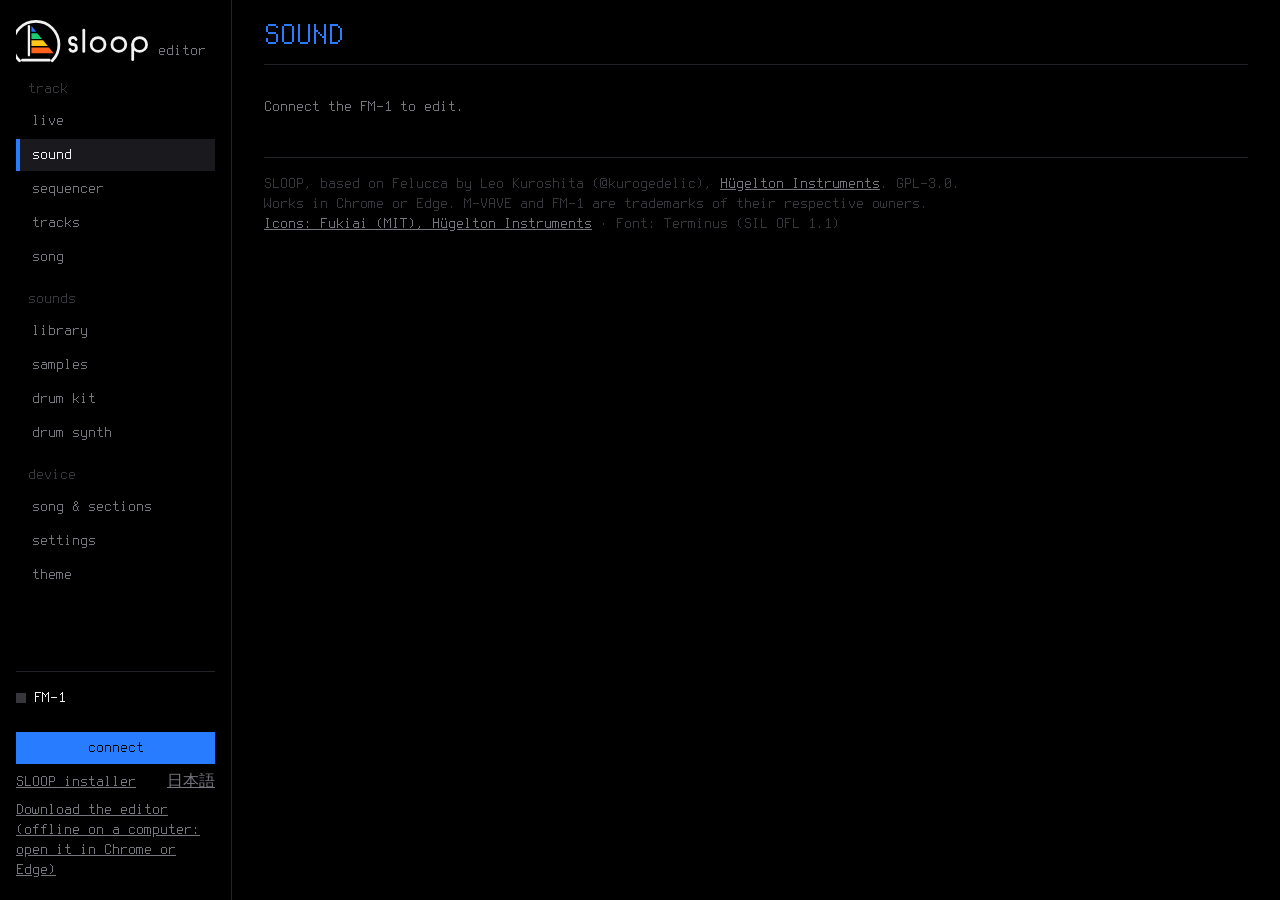
==== commit 67b576ca: "Merge upstream main (ba54ba5, SLOOP 2.7) The SMK-37 parts with 2.7: - the board's input layer (smk_i" ====
--- a/docs/webapp/editor/index.html
+++ b/docs/webapp/editor/index.html
@@ -282,6 +282,17 @@
   .group h2 + h3 { margin-top: 0; }
   .knobs { display: grid; grid-template-columns: repeat(4, minmax(0, 1fr)); border-top: 1px solid var(--line); }
   /* 2.5: the DRUM SYNTH page */
+  /* 2.7: the Theme page */
+  .thwrap { display: flex; flex-wrap: wrap; gap: 16px; align-items: flex-start; margin: 8px 0; }
+  #thprev { width: 360px; max-width: 100%; aspect-ratio: 1; image-rendering: pixelated; border: 1px solid var(--line); border-radius: 6px; background: var(--bg); }
+  .thside { flex: 1; min-width: 260px; }
+  .thside h3 { margin: 10px 0 4px; font-size: 13px; }
+  .thcols { display: grid; grid-template-columns: repeat(5, minmax(0, 1fr)); gap: 6px; }
+  .thcols label { display: flex; flex-direction: column; gap: 3px; font-size: 12px; }
+  .thcols input[type=color] { width: 100%; height: 34px; padding: 0; border-radius: 4px; cursor: pointer; }
+  #p-theme .thbad { outline: 3px solid var(--red); outline-offset: 1px; }
+  #p-theme .bad { color: var(--red); }
+  #thcode, #thpaste { flex: 1; min-width: 16em; font-family: ui-monospace, monospace; font-size: 12px; }
   .dslanes { display: grid; grid-template-columns: repeat(8, minmax(0, 1fr)); gap: 4px; margin: 6px 0 10px; }
   .dslanes button { --c: var(--t4); padding: 8px 4px; white-space: nowrap; overflow: hidden; text-overflow: ellipsis; }
   .dslanes button[aria-pressed=true] { background: var(--c); border-color: var(--c); color: #000; }
@@ -503,7 +514,7 @@
   .dropzone.over { outline: 2px dashed var(--trk); outline-offset: -2px; }
   canvas.keymap { display: block; width: 100%; height: 44px; margin: 8px 0 12px; }
   .flist { display: grid; gap: 2px; margin: 0 0 8px; }
-  .frow { --c: var(--t1); display: grid; grid-template-columns: 40px minmax(0, 1fr) 80px 120px 80px 150px 40px; gap: 8px; align-items: center;
+  .frow { --c: var(--t1); display: grid; grid-template-columns: 40px minmax(0, 1fr) 80px 120px 80px 120px 150px 40px; gap: 8px; align-items: center;
           background: var(--bg); padding: 4px 8px; border-left: 4px solid var(--c); }
   .frow.fhead { background: none; border-left-color: transparent; color: var(--dim); text-transform: lowercase; }
   .frow .fn { overflow: hidden; text-overflow: ellipsis; white-space: nowrap; color: var(--fg); }
@@ -511,6 +522,13 @@
   .frow button { padding: 3px 0; }
   .frow .gain { display: grid; grid-template-columns: 1fr 52px; gap: 6px; align-items: center; }
   .frow .gain .val { color: var(--fg2); text-align: right; }
+  .frow select { width: 100%; min-width: 0; }
+  .floopbox { display: grid; gap: 2px; }
+  .floop { --c: var(--t1); display: grid; grid-template-columns: minmax(0, 1fr); gap: 6px; background: var(--bg); padding: 6px 8px 8px 48px;
+           border-left: 4px solid var(--c); }
+  .floop canvas.loopwave { display: block; width: 100%; height: 48px; }
+  .floop .lpt { display: grid; grid-template-columns: 90px minmax(0, 1fr) 64px; gap: 8px; align-items: center; }
+  .floop .lpt .val { color: var(--fg2); text-align: right; }
   .pane .smp.chop { border: 0; padding: 0; margin: 0; background: none; }
   .seg button.trk[aria-pressed], .seg button.trk { color: var(--c); }
   .seg button.trk:hover:not(:disabled) { background: var(--c); color: #000; }
@@ -558,9 +576,270 @@
     .knobs > .knob:nth-child(2n + 1) { border-left: 0; padding-left: 0; }
     .kithead { grid-template-columns: 1fr; }
     .dest, .dest.slots4 { grid-template-columns: repeat(2, minmax(0, 1fr)); }
-    .frow { grid-template-columns: 32px minmax(0, 1fr) 64px 120px 40px; }
+    .frow { grid-template-columns: 28px minmax(0, 1fr) 72px 32px; gap: 6px; }   /* ▶ file note ×, then loop and gain */
+    .frow input.root { width: 100%; }
+    .frow > :nth-child(6) { grid-column: 2; grid-row: 2; }
+    .frow > :nth-child(7) { grid-column: 3 / 5; grid-row: 2; }
+    .frow > :nth-child(8) { grid-column: 4; grid-row: 1; }
+    .floop { padding-left: 8px; }
+    .floop .lpt { grid-template-columns: 80px minmax(0, 1fr) 56px; }
     .frow > :nth-child(4), .frow > :nth-child(5) { display: none; }
     .dest button.big { grid-column: 1 / -1; }
+  }
+  /* ---- 2.7: the LIVE page (the FM-1 under the hands: transport, sections, mixer, effects, keys) ---- */
+  #lv { --c: var(--trk); }
+  #lv .lvcard { margin-bottom: 12px; }
+  #lv .lvcard > h2, #lv .lvhead h2 { color: var(--fg); text-transform: uppercase; font-size: 16px; line-height: 20px; margin: 0 0 10px; }
+  #lv .lvhead h2 { margin: 0; }
+  #lv .lvhead { display: flex; flex-wrap: wrap; align-items: center; gap: 10px 20px; margin-bottom: 10px; }
+  #lv .lvhint { margin: 8px 0 0; }
+  #lv button { touch-action: manipulation; }
+  .lvneeds { color: var(--t3); border: 1px solid var(--t3); padding: 8px 12px; margin: 0 0 12px; }
+  .lvgrp { display: flex; flex-wrap: wrap; align-items: center; gap: 8px; }
+  .lvtrans { display: flex; flex-wrap: wrap; align-items: center; gap: 12px 28px; }
+  html.lvfocus .lvtrans { position: sticky; top: 0; z-index: 4; }
+  .lvright { margin-left: auto; }
+  .lvbig { font-size: 32px; line-height: 32px; min-width: 132px; height: 64px; padding: 0 16px; }
+  .lvplay { background: var(--s2); color: var(--t2); border: 2px solid var(--t2); }
+  .lvplay.on { background: var(--t2); color: #000; }
+  .lvrec { height: 64px; min-width: 96px; color: var(--red); border: 2px solid var(--red); background: var(--s2); }
+  .lvrec.on { background: var(--red); color: #000; }
+  .lvrec.wait { animation: lvblink .5s steps(1) infinite; }
+  .lvundo { display: flex; flex-direction: column; gap: 2px; }
+  .lvundo button { padding: 4px 10px; }
+  .lvpos { display: grid; gap: 2px; min-width: 128px; }
+  .lvpos b { font-size: 32px; line-height: 32px; color: var(--fg); font-weight: 400; }
+  .lvbeat { display: flex; gap: 4px; }
+  .lvbeat i { width: 14px; height: 6px; background: var(--s3); }
+  .lvbeat i.on { background: var(--fg); }
+  .lvfill { display: grid; height: 64px; min-width: 88px; place-content: center; text-align: center; border: 2px solid var(--s3); color: var(--t3); background: var(--s2); touch-action: none; }
+  .lvfill small { color: var(--dim); }
+  .lvfill.on, .lvfill.act { background: var(--t3); color: #000; }
+  .lvfill.on small, .lvfill.act small { color: #000; }
+  .lvcpu { min-width: 6ch; }
+  @keyframes lvblink { 50% { opacity: .35; } }
+  /* a knob: drag up / down (Shift: fine), the wheel, the arrow keys; double-click: its default */
+  .lk { display: grid; justify-items: center; gap: 0; width: 64px; cursor: ns-resize; touch-action: none; user-select: none; -webkit-user-select: none; }
+  .lk svg { width: 48px; height: 48px; display: block; }
+  .lk .kb { fill: none; stroke: var(--s3); stroke-width: 4; }
+  .lk .kf { fill: none; stroke: var(--c, var(--trk)); stroke-width: 4; }
+  .lk .kl { color: var(--dim); text-transform: lowercase; white-space: nowrap; max-width: 100%; overflow: hidden; text-overflow: ellipsis; }
+  .lk .kv { color: var(--fg); white-space: nowrap; }
+  .lk.drag .kv, .lk:focus-visible .kv { color: var(--c, var(--trk)); }
+  .lvtrans .lk { width: 76px; }
+  .lvbpm { width: 80px; }
+  .lvbpm svg { width: 64px; height: 64px; }
+  .lvbpm .kv { font-size: 32px; line-height: 32px; }
+  /* sections A..D */
+  .lvsecrow { display: grid; grid-template-columns: repeat(4, minmax(0, 1fr)); gap: 8px; }
+  .lvsec { height: 84px; display: flex; flex-direction: column; align-items: flex-start; justify-content: space-between; padding: 8px 12px;
+           border: 2px solid var(--c); background: var(--bg); color: var(--fg); text-transform: none; }
+  .lvsec b { font-size: 32px; line-height: 32px; font-weight: 400; color: var(--c); }
+  .lvsec small { color: var(--dim); text-transform: lowercase; }
+  .lvsec.cur { background: var(--c); }
+  .lvsec.cur b, .lvsec.cur small { color: #000; }
+  .lvsec.next { animation: lvblink .5s steps(1) infinite; }
+  .lvsec.empty { border-color: var(--s3); }
+  .lvsec.empty b { color: var(--s3); }
+  .lvstorerow { display: flex; flex-wrap: wrap; align-items: center; gap: 4px; margin: 10px 0 0; }
+  .lvstorerow span { margin-right: 6px; }
+  .lvstore { padding: 2px 10px; }
+  /* mixer, master fx, effects */
+  .lvcols { display: grid; grid-template-columns: minmax(0, 1.4fr) minmax(0, 1fr); gap: 0 12px; align-items: start; }
+  .lvknobs { display: flex; flex-wrap: wrap; gap: 8px 12px; }
+  .lvstrips { display: grid; grid-template-columns: repeat(4, minmax(0, 1fr)); gap: 8px; }
+  .lstrip { background: var(--bg); border: 1px solid var(--line); border-top: 4px solid var(--c); padding: 8px; display: flex; flex-direction: column; gap: 8px; min-width: 0; }
+  .lstrip.target { border-color: var(--c); }
+  .lstrip.muted .lsbody { opacity: .4; }
+  .lstrip.rec .lsnum { background: var(--red); }
+  .lshead { display: flex; align-items: center; gap: 8px; min-width: 0; }
+  .lsnum { background: var(--c); color: #000; padding: 0 6px; flex: none; }
+  .lsname { color: var(--dim); overflow: hidden; text-overflow: ellipsis; white-space: nowrap; }
+  .lssnd { display: grid; grid-template-columns: auto minmax(0, 1fr) auto; gap: 2px; }
+  .lssound { width: 100%; color: var(--fg); }
+  .lsnav { padding: 3px 8px; }
+  .lsprog { height: 3px; background: var(--s2); }
+  .lsprog i { display: block; height: 100%; width: 0; background: var(--c); }
+  .lsbody { display: grid; grid-template-columns: 36px minmax(0, 1fr); gap: 6px; align-items: start; }
+  .lsknobs { display: grid; grid-template-columns: repeat(2, minmax(0, 1fr)); gap: 4px 0; justify-items: center; }
+  .lstrip .lk { width: 100%; min-width: 0; }
+  .lstrip .lk .kl { overflow: hidden; text-overflow: ellipsis; max-width: 100%; }
+  .lstrip .lk svg { width: 40px; height: 40px; }
+  .lsbtns { display: grid; grid-template-columns: 1fr 1fr; gap: 2px; }
+  .lsbtns .lssel { grid-column: 1 / 3; }
+  #lv .lsbtns button { padding: 8px 4px; }
+  #lv .lsmute[aria-pressed="true"] { background: var(--red); color: #000; }
+  #lv .lssolo[aria-pressed="true"] { background: var(--fg); color: #000; }
+  #lv .lssel[aria-pressed="true"] { background: var(--c); color: #000; }
+  /* a fader: drag, a click on its track, the wheel, the keys; the track's meter beside it */
+  .lfd { display: flex; gap: 4px; height: 216px; cursor: ns-resize; touch-action: none; user-select: none; -webkit-user-select: none; }
+  .lfd .ft { position: relative; width: 22px; background: var(--s2); }
+  .lfd .ff { position: absolute; left: 0; right: 0; bottom: 0; background: var(--c); opacity: .85; }
+  .lfd .fc { position: absolute; left: -3px; right: -3px; height: 6px; background: var(--fg); }
+  .lfd .fm { position: relative; width: 6px; background: var(--s2); }
+  .lfd .fm i { position: absolute; left: 0; right: 0; bottom: 0; height: 0; background: var(--t2); transition: height 80ms linear; }
+  .lfd:focus-visible .fc { background: var(--c); }
+  .lvfxg { margin-top: 10px; }
+  .lvfxg > .dim { display: block; margin-bottom: 4px; text-transform: lowercase; }
+  .lvfxpads { display: grid; grid-template-columns: repeat(auto-fill, minmax(92px, 1fr)); gap: 4px; }
+  .lvfx { height: 56px; display: flex; flex-direction: column; justify-content: space-between; align-items: flex-start; padding: 6px 8px;
+          white-space: normal; text-align: left; text-transform: none; border: 1px solid var(--s3); background: var(--bg); color: var(--fg); touch-action: none; }
+  .lvfx b { font-weight: 400; }
+  .lvfx kbd { font: inherit; color: var(--dim); }
+  #lv .lvfx.on, #lv .lvfx.act { background: var(--t4); border-color: var(--t4); color: #000; }
+  #lv .lvfx.on kbd, #lv .lvfx.act kbd { color: #000; }
+  /* the keys: two octaves and a C; the drum track: 16 pads */
+  .lvplaybox .seg button { min-width: 36px; }
+  #lv .lvplaybox .seg button[aria-pressed="true"] { background: var(--trk); color: #000; }
+  .lvoct { min-width: 9ch; text-align: center; color: var(--fg); }
+  .lvplaybox input[type=range] { width: 120px; }
+  .lvchan { color: var(--red); margin: 0 0 8px; }
+  .lvkeys { position: relative; display: grid; grid-template-columns: repeat(15, minmax(0, 1fr)); gap: 2px; height: 168px; touch-action: none; }
+  .lvkeys .wk { height: 168px; background: var(--fg2); border: 0; border-bottom: 4px solid var(--dim); padding: 0 0 8px; display: flex; align-items: flex-end; justify-content: center; color: var(--s3); touch-action: none; }
+  .lvkeys .wk:hover { background: var(--fg); }
+  .lvkeys .bk { position: absolute; top: 0; z-index: 1; height: 100px; width: calc(100% / 15 * .62); left: calc((var(--x) + 1) * 100% / 15 - 100% / 15 * .31);
+                background: #000; border: 1px solid var(--s3); padding: 0 0 6px; display: flex; align-items: flex-end; justify-content: center; color: var(--dim); touch-action: none; }
+  .lvkeys .bk:hover { background: var(--s2); }
+  .lvkeys kbd { font: inherit; }
+  #lv .lvkeys .wk.on, #lv .lvkeys .bk.on { background: var(--trk); color: #000; }
+  .lvpads { display: grid; grid-template-columns: repeat(4, minmax(0, 1fr)); gap: 6px; max-width: 760px; }
+  .lvpad { height: 76px; display: flex; flex-direction: column; justify-content: space-between; align-items: flex-start; padding: 8px 10px;
+           border: 1px solid var(--s3); background: var(--bg); color: var(--fg); text-transform: none; touch-action: none; }
+  .lvpad b { font-weight: 400; }
+  .lvpad kbd { font: inherit; color: var(--dim); }
+  #lv .lvpad.on { background: var(--t4); border-color: var(--t4); color: #000; }
+  #lv .lvpad.on kbd { color: #000; }
+  .lvkeyshelp { margin: 4px 0 0; }
+  /* the playlist */
+  .lvpl { list-style: none; margin: 0; padding: 0; display: flex; flex-direction: column; gap: 4px; counter-reset: pl; }
+  .lvpl li { display: grid; grid-template-columns: minmax(0, 1fr) auto; gap: 4px; counter-increment: pl; }
+  .lvplgo { display: grid; grid-template-columns: 2.5ch minmax(0, 1fr) auto; align-items: center; gap: 8px; text-align: left; text-transform: none;
+            background: var(--bg); border: 1px solid var(--s3); color: var(--fg); padding: 8px 10px; }
+  .lvplgo::before { content: counter(pl); color: var(--dim); }
+  .lvplgo b { font-weight: 400; overflow: hidden; text-overflow: ellipsis; white-space: nowrap; }
+  .lvplgo small { color: var(--dim); }
+  .lvpl li.cur .lvplgo { border-color: var(--t2); box-shadow: inset 4px 0 var(--t2); }
+  .lvpl li.at .lvplgo { animation: lvblink .5s steps(1) infinite; }
+  .lvplact { display: flex; gap: 2px; }
+  .lvplact button { padding: 4px 8px; }
+  .lvplbar { margin: 10px 0 0; }
+  /* ---- LIVE pro: scenes, the PERFORM card, the steps, MIDI learn, the stage tools ---- */
+  .lvscnrow { display: grid; grid-template-columns: repeat(8, minmax(0, 1fr)); gap: 6px; }
+  .lvscn { position: relative; height: 72px; display: flex; flex-direction: column; align-items: flex-start; justify-content: space-between; padding: 6px 8px;
+           border: 2px solid var(--t1); background: var(--bg); color: var(--fg); text-transform: none; overflow: hidden; }
+  .lvscn b { font-size: 24px; line-height: 24px; font-weight: 400; color: var(--t1); }
+  .lvscn small { color: var(--dim); white-space: nowrap; overflow: hidden; text-overflow: ellipsis; max-width: 100%; }
+  .lvscn kbd { position: absolute; right: 6px; top: 6px; font: inherit; color: var(--dim); }
+  .lvscn.empty { border-color: var(--s3); }
+  .lvscn.empty b { color: var(--s3); }
+  .lvscn.cur { background: linear-gradient(90deg, var(--t1) var(--m, 100%), var(--bg) var(--m, 100%)); }
+  .lvscn.cur b, .lvscn.cur small, .lvscn.cur kbd { color: #000; }
+  .lvscn.store { border-style: dashed; border-color: var(--red); }
+  .lvxrow { display: grid; grid-template-columns: auto auto auto minmax(0, 1fr) auto auto; align-items: center; gap: 8px; margin-top: 10px; }
+  .lvxf { width: 100%; }
+  .lvperf { --c: var(--trk); border-top: 4px solid var(--c); }
+  .lvperftrk { color: var(--c); }
+  .lvptabs { display: flex; flex-wrap: wrap; gap: 2px; margin-left: auto; }
+  .lvptab { padding: 4px 10px; }
+  #lv .lvptab[aria-selected="true"] { background: var(--c); color: #000; }
+  .lvxgrp { margin-top: 8px; }
+  .lvxgrp > .dim { display: block; margin-bottom: 2px; text-transform: lowercase; }
+  .lvxsel { display: grid; gap: 2px; min-width: 96px; align-self: center; }
+  .lvperf .lvknobs { align-items: center; }
+  .lvxsel .dim { text-transform: lowercase; }
+  .lvgrid { display: flex; flex-direction: column; gap: 2px; margin-top: 8px; overflow-x: auto; }
+  .lvgr { display: grid; grid-template-columns: repeat(16, minmax(28px, 1fr)); gap: 2px; }
+  .lvgrid.drum .lvgr { grid-template-columns: 9ch repeat(16, minmax(22px, 1fr)); }
+  .lvgl { color: var(--dim); white-space: nowrap; overflow: hidden; text-overflow: ellipsis; align-self: center; }
+  .lvgc { height: 34px; padding: 0; border: 1px solid var(--s3); background: var(--bg); color: var(--fg); font-size: inherit; text-transform: none; }
+  .lvgrid.drum .lvgc { height: 22px; }
+  .lvgc.beat { border-left-color: var(--dim); }
+  #lv .lvgc.on { background: var(--c); color: #000; border-color: var(--c); }
+  .lvgc.out { opacity: .3; }
+  .lvgc.ph { box-shadow: inset 0 0 0 2px var(--fg); }
+  .lvgc.fillonly { border-bottom: 3px solid var(--t3); }
+  .lvgc.nofill { border-bottom: 3px solid var(--red); }
+  .lsfav { margin-left: auto; padding: 0 6px; color: var(--t3); background: none; border: 0; }
+  .lvtools { flex-basis: 100%; }
+  .lvclock { display: grid; text-align: left; background: none; border: 0; padding: 0 8px 0 0; text-transform: none; }
+  .lvclock b { font-size: 24px; line-height: 24px; font-weight: 400; color: var(--fg); }
+  .lvrecset { --lv: 0%; background: linear-gradient(90deg, var(--s3) var(--lv), var(--s2) var(--lv)); border: 2px solid var(--red); color: var(--red); }
+  .lvrecset.on { color: var(--fg); animation: lvblink 1s steps(1) infinite; }
+  .lvlearnbar { flex-basis: 100%; display: flex; flex-wrap: wrap; gap: 8px; align-items: center; }
+  .lvlearnbar:not(:has(.lvlearnmsg:not([hidden]))) { display: none; }
+  .lvlearnmsg { color: var(--t3); }
+  #lv .lvlearnbtn[aria-pressed="true"] { background: var(--t3); color: #000; }
+  #lv.learn [data-lvm] { outline: 1px dashed var(--t3); outline-offset: 1px; }
+  #lv.learn .lvmapped { outline: 2px solid var(--t2); }
+  #lv.learn .lvlearnat { outline: 3px solid var(--t3); }
+  #lv.locked .lvcard { pointer-events: none; }
+  #lv.locked .lvcard > * { opacity: .85; }
+  #lv.locked .lvlockbtn { pointer-events: auto; opacity: 1; }
+  #lv .lvlockbtn[aria-pressed="true"] { background: var(--red); color: #000; }
+  .lvcue { margin: 0 0 8px; }
+  .lvcue p { margin: 0 0 2px; }
+  .lvcue p:first-child b { font-size: 20px; color: var(--t2); font-weight: 400; }
+  @media (max-width: 760px) {
+    .lvscnrow { grid-template-columns: repeat(4, minmax(0, 1fr)); }
+    .lvxrow { grid-template-columns: auto minmax(0, 1fr) auto; }
+    .lvxrow > .dim, .lvxrow > b { display: none; }
+  }
+  /* a page a newcomer can read: each card's line and "?", the first steps, the essentials view */
+  .lvsub { display: flex; align-items: center; gap: 8px; margin: -4px 0 10px; color: var(--dim); }
+  .lvtrans > .lvsub, .lvtrans > .lvhelp { flex-basis: 100%; margin: 0; }
+  .lvq { min-width: 28px; height: 24px; padding: 0 6px; border: 1px solid var(--s3); color: var(--fg); background: var(--bg); }
+  #lv .lvq[aria-expanded="true"] { background: var(--t3); border-color: var(--t3); color: #000; }
+  .lvhelp { border-left: 3px solid var(--t3); background: var(--s2); padding: 8px 12px; margin: 0 0 10px; }
+  .lvhelp p { margin: 0 0 6px; }
+  .lvhelp p:last-child { margin: 0; }
+  .lvguide { border: 1px solid var(--t3); }
+  .lvsteps { margin: 0 0 8px; padding-left: 22px; display: grid; gap: 6px; }
+  .lvguidebtn { margin: 0 0 12px; }
+  .lvtabsub { margin: 0 0 4px; }
+  #lv.simple .lvadv { display: none !important; }
+  #lv.nopro .lvxpro { display: none !important; }
+  .lvthrow { height: 48px; min-width: 96px; border: 1px solid var(--t1); color: var(--t1); background: var(--bg); touch-action: none; }
+  #lv .lvthrow.on, #lv .lvthrow.act { background: var(--t1); color: #000; }
+  .lvchainlist { color: var(--fg); min-width: 10ch; padding: 0 6px; }
+  .lvchainlist.run { color: var(--t2); }
+  .lvpattools { margin: 6px 0 0; }
+  .lvkeys.roll .wk, .lvpads.roll .lvpad { box-shadow: inset 0 -4px var(--t3); }
+  .lvkeys.erase .wk, .lvpads.erase .lvpad { box-shadow: inset 0 -4px var(--red); }
+  .lvrollrate .lvxsel { min-width: 80px; }
+  /* (2.7) the drum track on the Sound page */
+  #drumpanel { --c: var(--t4); }
+  .dprow { display: flex; flex-wrap: wrap; align-items: center; gap: 12px 24px; margin: 10px 0; }
+  .dpkit { min-width: 220px; }
+  .dpkitsel { display: grid; grid-template-columns: auto minmax(0, 1fr) auto; gap: 2px; }
+  .dppads { display: grid; grid-template-columns: repeat(auto-fill, minmax(150px, 1fr)); gap: 6px; }
+  .dpcell { border: 1px solid var(--s3); padding: 6px; display: grid; gap: 4px; }
+  .dpcell.tweaked { border-color: var(--t4); }
+  .dppad { text-align: left; text-transform: none; touch-action: none; }
+  #drumpanel .dppad.on { background: var(--t4); color: #000; }
+  .dpk { display: flex; justify-content: space-around; }
+  .dpk .lk { width: 56px; }
+  .dpk .lk svg { width: 40px; height: 40px; }
+  .lk.dpoff { opacity: .35; pointer-events: none; }
+  /* full screen: the page alone */
+  html.lvfocus .app { grid-template-columns: minmax(0, 1fr); }
+  html.lvfocus .side, html.lvfocus .top, html.lvfocus #hint, html.lvfocus #preview { display: none !important; }
+  html.lvfocus .main { padding: 12px 16px 16px; }
+  html.lvfocus .panel { padding-top: 0; }
+  @media (max-width: 1180px) {
+    .lvcols { grid-template-columns: minmax(0, 1fr); }
+  }
+  @media (max-width: 760px) {
+    .lvtrans { gap: 10px 16px; position: static; }
+    .lvright { margin-left: 0; }
+    .lvbig { min-width: 96px; height: 56px; }
+    .lvstrips { display: flex; overflow-x: auto; scroll-snap-type: x mandatory; padding-bottom: 4px; }
+    .lstrip { flex: 0 0 168px; scroll-snap-align: start; }
+    .lvsec { height: 68px; }
+    .lvkeys, .lvkeys .wk { height: 136px; }
+    .lvkeys .bk { height: 80px; }
+    .lvkeys kbd, .lvpad kbd, .lvfx kbd, .lvkeyshelp { display: none; }
+    .lvpad { height: 64px; }
+    .lvfxpads { grid-template-columns: repeat(3, minmax(0, 1fr)); }
   }
 </style>
 </head>
@@ -588,6 +867,7 @@
     </a>
     <nav class="tabs" id="tabs" role="tablist" aria-orientation="vertical">
       <div class="navh" data-t="navTrack"></div>
+      <button role="tab" data-tab="live" data-t="tabLive" data-ic="note_eight"></button>
       <button role="tab" data-tab="sound" data-t="sound" data-ic="symbol_audio"></button>
       <button role="tab" data-tab="sequencer" data-t="tabSeq" data-ic="symbol_grid"></button>
       <button role="tab" data-tab="tracks" data-t="tabTracks" data-ic="ui_slider_vertical"></button>
@@ -600,6 +880,7 @@
       <div class="navh" data-t="navDevice"></div>
       <button role="tab" data-tab="projects" data-t="projects" data-ic="symbol_folder"></button>
       <button role="tab" data-tab="settings" data-t="tabSettings" data-ic="symbol_cog"></button>
+      <button role="tab" data-tab="theme" data-t="tabTheme" data-ic="ui_knob"></button>
     </nav>
     <div class="devcard">
       <div class="devline"><span class="led" id="led"></span><span data-t="fm1"></span></div>
@@ -609,7 +890,7 @@
       <button id="connect" class="pri" data-t="connect" data-ic="port_usb_c"></button>
       <div class="links"><a class="dim" href="../installer/" data-t="installer"></a><button class="lang" id="lang"></button></div>
       <button id="install" class="pri" data-t="install" hidden></button>
-      <!--DL--><a class="dim" id="offline" href="sloop-editor.html" download="sloop-editor-2.6.html" data-t="offline"></a><!--/DL-->
+      <!--DL--><a class="dim" id="offline" href="sloop-editor.html" download="sloop-editor-2.7.html" data-t="offline"></a><!--/DL-->
     </div>
   </aside>
 
@@ -656,6 +937,11 @@
       </div>
     </section>
 
+    <!-- 2.7: LIVE, the FM-1 under the hands (built by the script: lvBuild) -->
+    <section class="panel" id="p-live" data-tab="live" data-dev hidden>
+      <div id="lv"></div>
+    </section>
+
     <section class="panel" id="p-sound" data-tab="sound" data-dev hidden>
       <div class="card">
         <div class="browser" id="browser">
@@ -672,6 +958,8 @@
         </div>
         <p class="dim" id="drumnote" data-t="drumNote" hidden></p>
       </div>
+      <!-- (2.7) the drum track's sound: what the FM-1's DRUMS screen sets (the kit page, the SOUND page) -->
+      <div class="card" id="drumpanel" hidden></div>
       <div class="groups" id="groups"></div>
       <!-- the FM6 engine's patch (firmware protocol v9): only while the selected track plays FM6 -->
       <div class="card" id="fm6panel" hidden>
@@ -746,6 +1034,8 @@
           <p class="bar"><span data-t="songLoop"></span> <span class="seg" id="songloop"><button type="button" data-v="0" data-t="songLoopOff"></button><button type="button" data-v="1" data-t="songLoopOn"></button></span></p>
           <p class="bar"><button type="button" id="songread" data-t="songRead" data-ic="control_arrow_loop"></button>
             <button type="button" id="songsend" data-t="songSend" data-ic="symbol_upload"></button></p>
+          <p class="bar"><button type="button" id="songexp" data-t="sfSave" data-ic="symbol_download"></button>
+            <button type="button" id="songimp" data-t="sfLoad" data-ic="symbol_upload"></button></p>
         </div>
       </div>
     </section>
@@ -849,6 +1139,13 @@
           <input id="bk-file" type="file" accept=".json,application/json" hidden></p>
         <progress id="bk-prog" max="1" value="0" hidden></progress>
       </div>
+      <!-- 2.7: a song as one file (the LIVE page's playlist plays them) -->
+      <div class="card" id="sfgroup" hidden>
+        <h2 data-t="sfTitle" data-ic="control_arrow_loop"></h2>
+        <p class="dim" data-t="sfHelp"></p>
+        <p class="bar"><button id="sf-save" class="pri" data-t="sfSave" data-ic="symbol_download"></button> <button id="sf-load" data-t="sfLoad" data-ic="symbol_upload"></button>
+          <input id="sf-file" type="file" accept=".sloopsong,.json,application/json" hidden></p>
+      </div>
     </section>
 
     <section class="panel" id="p-settings" data-tab="settings" data-dev hidden>
@@ -856,6 +1153,41 @@
       <div class="card">
         <h2 data-t="system" data-ic="symbol_cog"></h2>
         <table id="sysinfo"></table>
+      </div>
+    </section>
+
+    <section class="panel" id="p-theme" data-tab="theme" hidden>
+      <div class="card">
+        <h2 data-t="thTitle" data-ic="ui_knob"></h2>
+        <p class="dim" data-t="thHelp"></p>
+        <div class="thwrap">
+          <canvas id="thprev" width="240" height="240" role="img" aria-label="FM-1 screen"></canvas>
+          <div class="thside">
+            <p class="bar"><span data-t="thStart"></span> <select id="thfrom"></select>
+              <span data-t="name"></span> <input id="thname" type="text" maxlength="8" size="9" spellcheck="false"></p>
+            <h3 data-t="thScreen"></h3>
+            <div class="thcols" id="thscreen"></div>
+            <p class="bar"><span data-t="thBg"></span> <input type="color" id="thbg" value="#000000"> <button type="button" id="thbgblack" data-t="thBlack"></button>
+              <button type="button" id="thinvert" data-t="thInvert"></button></p>
+            <p class="bar"><span data-t="thAcc"></span> <input type="color" id="thacc" value="#ffffff"> <span class="dim" data-t="thAccHelp"></span></p>
+            <p class="bar"><span data-t="thRampFrom"></span> <input type="color" id="thbase" value="#38c85c"> <button type="button" id="thramp" data-t="thRamp"></button></p>
+            <h3 data-t="thTracks"></h3>
+            <div class="thcols" id="thtracks"></div>
+          </div>
+        </div>
+        <p class="bar"><button type="button" id="thsend" class="pri" data-t="thSend" data-ic="symbol_upload"></button>
+          <button type="button" id="thread" data-t="thRead" data-ic="symbol_download"></button>
+          <button type="button" id="thremove" data-t="thRemove" data-ic="symbol_trash"></button>
+          <span class="dim" id="thstate"></span></p>
+        <p class="bar" id="thdarkbar" hidden><span class="bad" id="thdark"></span> <button type="button" id="thfix" data-t="thFix"></button></p>
+        <p class="dim" id="thnodev" data-t="thNoDev" hidden></p>
+        <p class="bad" id="thold" data-t="thOld" hidden></p>
+      </div>
+      <div class="card">
+        <h2 data-t="thShare"></h2>
+        <p class="dim" data-t="thShareHelp"></p>
+        <p class="bar"><input id="thcode" type="text" readonly spellcheck="false"> <button type="button" id="thcopy" data-t="thCopy"></button></p>
+        <p class="bar"><input id="thpaste" type="text" spellcheck="false"> <button type="button" id="thapply" data-t="thApply"></button></p>
       </div>
     </section>
 
@@ -894,7 +1226,101 @@
   LOCK_GET: 37, LOCK_SET: 38, MICRO_GET: 39, MICRO_SET: 40,     /* v7 (SLOOP 2.4): parameter locks, nudges */
   FILL_GET: 41, FILL_SET: 42,                         /* v8 (SLOOP 2.4): the steps' fill conditions */
   FM6_GET: 68, FM6_PUT: 69, FM6_LIST: 70, FM6_ERASE: 71,    /* v9 (SLOOP 2.4): the FM6 engine's patches (Felucca 1.0's numbers) */
-  DSYN_LIST: 72, DSYN_GET: 73, DSYN_PUT: 74, DSYN_STORE: 75, DSYN_PLAY: 76 };   /* v10 (SLOOP 2.5): the SYN drum kits */
+  DSYN_LIST: 72, DSYN_GET: 73, DSYN_PUT: 74, DSYN_STORE: 75, DSYN_PLAY: 76,   /* v10 (SLOOP 2.5): the SYN drum kits */
+  LIVE: 77 };                                         /* v12 (SLOOP 2.7): the LIVE page (firmware editor_live.c) */
+/* v12: LIVE ops (firmware editor_live.c) and the layers its keys reach (seq.c LY_*: 5 SEL, 6 GLO, 7 SAVE) */
+const LIVE = { STATE: 0, PLAY: 1, KEY: 2, FX: 3, REC: 4, UNDO: 5, LY_KEY: 5, LY_MIX: 6, LY_SONG: 7, NFX: 27,
+  /* (2.7) the page's own (editor_live.c 6..12): ROLL and ERASE while held, the pattern's tools, a chain of sections, THROW,
+     the master level, a drum sound's TUNE / DECAY; a state with them is 50 bytes (s.pro) */
+  ROLL: 6, ERASE: 7, PATTERN: 8, CHAIN: 9, THROW: 10, MASTER: 11, DRUM_TW: 12, CHAIN_MAX: 8,
+  /* the 27 punch-in effects (punch.c PUNCH_NAME): 16 on the white keys, 11 on the black keys */
+  FX_NAMES: ["LOOP 4", "LOOP 8", "LOOP 16", "LOOP 32", "STUTTER", "REVERSE", "STOP", "HALF", "LOW", "HIGH", "PHONE", "CRUSH",
+    "ALIAS", "GATE", "ECHO", "WOBBLE", "KILL LOW", "KILL MID", "KILL HIGH", "REWIND", "OCT UP", "FLANGER", "AUTO-PAN", "FREEZE",
+    "LOOP 8T", "MONO", "FADE OUT"],
+  /* the GLO keys (ui_layers.c layer_key): 1..4 mute, 5..8 solo, 9 fill while held, 10 fill next bar, 16 tap tempo;
+     the SAVE keys: 1..4 play A..D, 5..8 store into A..D, 13 loop / song, 14 SONG REC */
+  MUTE: 0, SOLO: 4, FILL: 8, FILL_BAR: 9, TAP: 15, SEC: 0, STORE: 4, SONG: 12, SONG_REC: 13 };
+/* ---- LIVE pro (editor only: the 2.7 firmware as it is, every value through TRACK_MIX / TRACK_PARAM / SET).
+   Scenes: what a track and the master sound like, kept in the browser, recalled at once or morphed over bars, or mixed
+   with the A / B crossfader. Ids: core.h P_* and G_* (2.7: P_E0 = 63). cont: values that glide in a morph; the others
+   (switches, lists) change at its start. A track's engine values (E0..E7) come back only onto the same engine */
+const LVX = {
+  /* per track: pan, filter, sends, drive, the sound's FLT PIT SHP, the envelope, glide, LFO, the INSERT, the arp */
+  TP: [39, 50, 36, 35, 34, 33, 5, 6, 7, 1, 2, 3, 4, 38, 9, 13, 14, 15, 16, 53, 54, 55, 56, 57, 17, 18, 19, 20, 21, 23, 24],
+  TP_STEP: [53, 17, 18, 19, 23, 24],                 /* INSERT TYPE, arp MODE RATE OCT HOLD ORD: switched, not glided */
+  /* the master: FILT DUST DUCK, the drums' REV DLY, the delay (TIME is a list), the reverb, the chorus, TEXTURE, SWING */
+  GP: [29, 27, 28, 26, 32, 4, 5, 6, 7, 8, 9, 10, 11, 37, 38, 39, 40, 41, 42, 43, 1],
+  GP_STEP: [4, 37, 41, 42, 43],
+  BPM: 0, E0: 63, NE: 8, NSCENE: 8, MORPH_BARS: [0, 1, 2, 4, 8, 16],
+  /* a scene from the page's values: tracks [{level, mute, engine, preset, p: {id: v}, e: [8]}], g: {id: v}, bpm */
+  capture(tracks, g, opt = {}) {
+    return {
+      v: 1,
+      tracks: tracks.map((o) => ({
+        level: o.level ?? 0, mute: o.mute ? 1 : 0, engine: o.engine ?? 0, preset: o.preset ?? 0, kit: o.kit ?? null,
+        p: Object.fromEntries(LVX.TP.filter((id) => o.p && o.p[id] != null).map((id) => [id, o.p[id]])),
+        e: Array.from({ length: LVX.NE }, (_, k) => (o.p && o.p[LVX.E0 + k] != null ? o.p[LVX.E0 + k] : null)),
+      })),
+      g: Object.fromEntries(LVX.GP.filter((id) => g[id] != null).map((id) => [id, g[id]])),
+      bpm: g[LVX.BPM] ?? null,
+      sounds: !!opt.sounds, tempo: !!opt.tempo,
+    };
+  },
+  /* the values f (0..1) of the way from a to b: glided ones in between (rounded), switched ones b's as soon as f > 0.
+     -> {tracks: [{level, mute, p: {id: v}, e: [] | null}], g: {id: v}} (only what both scenes have) */
+  mix(a, b, f) {
+    f = Math.max(0, Math.min(1, f));
+    const lerp = (x, y) => Math.round(x + (y - x) * f), sw = (x, y) => (f > 0 ? y : x);
+    const out = { tracks: [], g: {} };
+    const n = Math.min(a.tracks.length, b.tracks.length);
+    for (let i = 0; i < n; i++) {
+      const ta = a.tracks[i], tb = b.tracks[i], p = {};
+      for (const id of LVX.TP) {
+        if (ta.p[id] == null || tb.p[id] == null) continue;
+        p[id] = LVX.TP_STEP.includes(id) ? sw(ta.p[id], tb.p[id]) : lerp(ta.p[id], tb.p[id]);
+      }
+      const sameEngine = ta.engine === tb.engine;
+      out.tracks.push({ level: lerp(ta.level, tb.level), mute: f >= 1 ? tb.mute : f > 0 ? (ta.mute && tb.mute ? 1 : 0) : ta.mute, p,
+        e: sameEngine ? ta.e.map((x, k) => (x == null || tb.e[k] == null ? null : lerp(x, tb.e[k]))) : null });
+    }
+    for (const id of LVX.GP) {
+      if (a.g[id] == null || b.g[id] == null) continue;
+      out.g[id] = LVX.GP_STEP.includes(id) ? sw(a.g[id], b.g[id]) : lerp(a.g[id], b.g[id]);
+    }
+    return out;
+  },
+  /* a morph's length in ms: bars of 4 beats at bpm (0 bars: at once) */
+  morphMs: (bars, bpm) => (bars > 0 ? Math.round(bars * 4 * 60000 / Math.max(20, bpm || 120)) : 0),
+  /* MIDI learn: an incoming message -> {key, kind: "cc" | "note", value 0..1, on} (key: "cc:ch:num" / "note:ch:num");
+     null for what cannot drive a control (clock, SysEx, aftertouch...) */
+  midiKey(d) {
+    if (!d || d.length < 3) return null;
+    const st = d[0] & 0xF0, ch = d[0] & 15;
+    if (st === 0xB0) return { key: `cc:${ch}:${d[1]}`, kind: "cc", value: d[2] / 127, on: d[2] >= 64, raw: d[2] };
+    if (st === 0x90 && d[2] > 0) return { key: `note:${ch}:${d[1]}`, kind: "note", value: d[2] / 127, on: true, raw: d[2] };
+    if (st === 0x80 || (st === 0x90 && d[2] === 0)) return { key: `note:${ch}:${d[1]}`, kind: "note", value: 0, on: false, raw: 0 };
+    return null;
+  },
+  /* a control's value from a learned message: a knob / fader takes the CC's (or the note's velocity) as min..max */
+  midiValue: (m, min, max) => Math.round(min + m.value * (max - min)),
+  /* a WAV file (16-bit PCM, interleaved) from Int16Array chunks */
+  wav(chunks, rate, ch = 2) {
+    const n = chunks.reduce((s, c) => s + c.length, 0), buf = new ArrayBuffer(44 + 2 * n), v = new DataView(buf);
+    const str = (o, s) => { for (let i = 0; i < s.length; i++) v.setUint8(o + i, s.charCodeAt(i)); };
+    str(0, "RIFF"); v.setUint32(4, 36 + 2 * n, true); str(8, "WAVE"); str(12, "fmt ");
+    v.setUint32(16, 16, true); v.setUint16(20, 1, true); v.setUint16(22, ch, true); v.setUint32(24, rate, true);
+    v.setUint32(28, rate * ch * 2, true); v.setUint16(32, ch * 2, true); v.setUint16(34, 16, true);
+    str(36, "data"); v.setUint32(40, 2 * n, true);
+    let o = 44;
+    for (const c of chunks) { new Int16Array(buf, o, c.length).set(c); o += 2 * c.length; }
+    return new Uint8Array(buf);
+  },
+  /* float samples (-1..1) to 16 bits */
+  pcm16(f) { const o = new Int16Array(f.length); for (let i = 0; i < f.length; i++) { const x = Math.max(-1, Math.min(1, f[i])); o[i] = x < 0 ? x * 32768 : x * 32767; } return o; },
+  /* the set timer / a duration as m:ss or h:mm:ss */
+  clock(ms) { const s = Math.max(0, Math.floor(ms / 1000)), h = Math.floor(s / 3600), m = Math.floor(s / 60) % 60, x = String(s % 60).padStart(2, "0");
+    return h ? `${h}:${String(m).padStart(2, "0")}:${x}` : `${m}:${x}`; },
+};
 /* v7: the parameters a step can lock (firmware seq.c p_lockable: the sound, not the sequencer / arp / key / voice
    mode); ids as core.h: LEVEL .. LFO dests, GATE, the sends, GLIDE, PAN, DETUNE, the SLICER, FILTER, the engine's 8;
    from 2.6 (pe0 63) also the INSERT's A B C and MIX (54..57). pe0: the device's (the newest when none) */
@@ -1038,6 +1464,23 @@
     return o;
   },
   [CMD.TRACK_MIX](a) { const r = new Reader(a); return { track: r.b(), level: r.v(), mute: r.b() }; },
+  /* v12: the live state (firmware editor_live.c): per track its step, its length and its meter (8 log2 |peak|: 48 = -54 dB,
+     128 = +6 dB, 0 = silent) */
+  [CMD.LIVE](a) {
+    const r = new Reader(a);
+    const op = r.b(), f = r.b(), f2 = r.b();
+    const o = { op, playing: !!(f & 1), asked: !!(f & 2), songMode: !!(f & 4), songRuns: !!(f & 8), fillNow: !!(f & 16),
+      fillBar: !!(f & 32), songRec: !!(f & 64), recWait: !!(f2 & 1), canUndo: !!(f2 & 2), canRedo: !!(f2 & 4), freeTake: !!(f2 & 8),
+      bpm: r.v(), sec: r.b() - 1, next: r.b() - 1, chainN: r.b(), chainI: r.b(), mutes: r.b(), solo: r.b(), rec: r.b(),
+      sel: r.b(), fx: r.b() - 1, cpu: r.b(), songAt: r.b(), songLen: r.b(), songBar: r.b(), songBars: r.b(), ready: r.b(), tracks: [] };
+    for (let k = 0; k < 4 && r.i + 3 <= a.length; k++) o.tracks.push({ step: r.b(), len: r.b(), meter: r.b() });
+    if (r.i + 18 <= a.length) {                     /* (2.7, ops 6..12) the master, the THROWs, the drum sounds' TUNE / DECAY */
+      const m = r.b();
+      o.pro = true; o.master = m ? m - 1 : -1; o.throws = r.b();
+      o.dtw = Array.from({ length: 16 }, () => { const v = r.b(); return { tune: (v & 15) - 8, dec: ((v >> 4) & 7) - 4 }; });
+    }
+    return o;
+  },
   [CMD.TRACK_DUMP](a, info) {
     const r = new Reader(a);
     const o = { track: r.b(), engine: r.b(), preset: r.b(), p: [] };
@@ -1200,6 +1643,8 @@
   dsynCopy: (k, src) => [CMD.DSYN_PUT, [k & 0x7F, 17, ...pack7(Uint8Array.of(src & 255))]],
   dsynStore: () => [CMD.DSYN_STORE, []],
   dsynPlay: (k, lane, vel = 110) => [CMD.DSYN_PLAY, [k & 0x7F, lane & 0x7F, Math.max(1, Math.min(127, vel | 0))]],
+  /* v12: LIVE op [, args]: every reply is the live state (parse[CMD.LIVE]) */
+  live: (op, ...args) => [CMD.LIVE, [op & 0x7F, ...(args.length ? args : [0]).map((x) => x & 0x7F)]],
 };
 
 /* which reply belongs to which request (the device echoes these) */
@@ -1223,6 +1668,7 @@
     case CMD.FM6_ERASE: return a[0] === args[0];
     case CMD.DSYN_GET: return a[0] === args[0];
     case CMD.DSYN_PUT: case CMD.DSYN_PLAY: return a[0] === args[0] && a[1] === args[1];
+    case CMD.LIVE: return a[0] === args[0];
     default: return true;
   }
 }
@@ -1428,7 +1874,7 @@
   const d = new Uint8Array(buf), v = new DataView(d.buffer, d.byteOffset, d.byteLength);
   const id = (i) => String.fromCharCode(d[i], d[i + 1], d[i + 2], d[i + 3]);
   if (d.length < 12 || id(0) !== "RIFF" || id(8) !== "WAVE") throw new Error("not a WAV file");
-  let i = 12, fmt = null, data = null;
+  let i = 12, fmt = null, data = null, loop = null;
   while (i + 8 <= d.length) {
     const cid = id(i), n = v.getUint32(i + 4, true);
     if (cid === "fmt ") {
@@ -1438,7 +1884,8 @@
       fmt = { tag, ch, sr, bits };
     } else if (cid === "data") {
       data = [i + 8, Math.min(d.length, i + 8 + n)];
-      break;
+    } else if (cid === "smpl" && n >= 60 && i + 8 + 60 <= d.length && v.getUint32(i + 8 + 28, true)) {
+      loop = [v.getUint32(i + 8 + 44, true), v.getUint32(i + 8 + 48, true)];   /* (2.7) its first loop, in frames */
     }
     i += 8 + n + (n & 1);
   }
@@ -1460,7 +1907,7 @@
     }
     x[f] = acc / ch;
   }
-  return { sr, x };
+  return { sr, x, loop };
 }
 
 /* gen_samples.resample: moving average over the ratio, then linear interpolation */
@@ -1540,13 +1987,44 @@
   return Math.max(0, Math.min(127, n));
 }
 
-/* zones: [{s: Int16Array (22050 Hz), root, lo?, hi?}] -> {hdr (480 B), data, zones} (sampleio.user_slot) */
+/* 2.7: a file's loop (the Samples page): 0 ONE SHOT; 1 LOOP, the whole file again while the key is held, let go it ends
+   its round; 2 LOOP+TAIL, the start, then [ls, le] again while held, let go the rest to the end. Both are the zone's
+   looped = 2 (SMP_LOOP_HELD, firmware eng_sample.c; SLOOP 2.6 loops them until the release ends the note) */
+const LOOP = {
+  NAMES: ["ONE SHOT", "LOOP", "LOOP+TAIL"], MIN: 64, SNAP: 512,
+  /* the loop's [ls, le] of a file of n samples */
+  range(z) {
+    const n = z.s.length;
+    if (z.loop === 1 || n < 2 * LOOP.MIN) return [0, n - 1];
+    const ls = Math.max(0, Math.min(n - LOOP.MIN - 1, Math.round(z.ls ?? 0)));
+    return [ls, Math.max(ls + LOOP.MIN - 1, Math.min(n - 1, Math.round(z.le ?? n - 1)))];
+  },
+  /* the nearest rising zero crossing to i (s[i - 1] < 0 <= s[i]), within SNAP samples, else i */
+  snap(s, i) {
+    for (let d = 0; d <= LOOP.SNAP; d++)
+      for (const j of d ? [i - d, i + d] : [i])
+        if (j >= 1 && j < s.length && s[j - 1] < 0 && s[j] >= 0) return j;
+    return i;
+  },
+  /* start and end points snapped: the loop starts on a crossing and its last sample is just before one, so the jump
+     back lands where the wave was going anyway (no click) */
+  snapRange(s, ls, le) {
+    const n = s.length, a = Math.max(0, Math.min(n - LOOP.MIN - 1, LOOP.snap(s, ls)));
+    let b = LOOP.snap(s, le + 1) - 1;
+    if (b < a + LOOP.MIN - 1 || b > n - 1) b = Math.max(a + LOOP.MIN - 1, Math.min(n - 1, le));
+    return [a, b];
+  },
+};
+
+/* zones: [{s: Int16Array (22050 Hz), root, lo?, hi?, loop?, ls?, le?}] -> {hdr (480 B), data, zones} (sampleio.user_slot) */
 function buildSlot(name, zonesIn) {
   const zones = [], parts = [];
   let len = 0;
   for (const z of zonesIn) {
-    const e = imaEncode(z.s, 0);
-    zones.push({ off: len, n: z.s.length, ls: 0, le: z.s.length - 1, root: z.root, lo: z.lo ?? null, hi: z.hi ?? null, pred: e.pred, idx: e.idx });
+    const [ls, le] = z.loop ? LOOP.range(z) : [0, z.s.length - 1];
+    const e = imaEncode(z.s, ls);                   /* (the decoder's state at the loop start) */
+    zones.push({ off: len, n: z.s.length, ls, le, looped: z.loop ? 2 : 0, root: z.root, lo: z.lo ?? null, hi: z.hi ?? null,
+      pred: e.pred, idx: e.idx });
     parts.push(e.data);
     len += e.data.length;
   }
@@ -1576,7 +2054,7 @@
     [z.off, z.n, z.ls, z.le, rate].forEach((x, k) => v.setUint32(b + k * 4, x >>> 0, true));
     v.setInt16(b + 20, z.root * 16, true);
     v.setInt16(b + 22, z.pred, true);
-    hdr[b + 24] = z.idx; hdr[b + 25] = z.lo; hdr[b + 26] = z.hi; hdr[b + 27] = 0;
+    hdr[b + 24] = z.idx; hdr[b + 25] = z.lo; hdr[b + 26] = z.hi; hdr[b + 27] = z.looped || 0;
   });
   return { hdr, data, zones };
 }
@@ -1937,7 +2415,8 @@
    6..7 the user preset banks, 32..35 the sample slots USR1..4 (35, USR4: SLOOP 2.4) */
 /* RESTORE: the objects in the order they are written back (banks first; 8 = the FM6 patch bank, firmware v9: a
    file without it restores fine, a v8 device gets no object 8 sent; 9 = the SYN drum kits, firmware v10, likewise) */
-const BK = { FORMAT: "sloop-backup", VERSION: 1, SAMPLES: [32, 33, 34, 35], RESTORE: [6, 7, 8, 9, 10, 2, 3, 4, 5, 0, 1] };   /* 10: MIDI LEARN (2.6) */
+const BK = { FORMAT: "sloop-backup", VERSION: 1, SAMPLES: [32, 33, 34, 35], RESTORE: [6, 7, 8, 9, 10, 11, 2, 3, 4, 5, 0, 1] };   /* 10: MIDI LEARN (2.6),
+                                                       * 11: your theme (2.7, before the settings: they say whether it is shown) */
 class BackupError extends Error { constructor(code, msg) { super(msg); this.code = code; } }
 /* read everything; progress(done, total bytes) */
 async function backupCapture(rq, info, progress = () => {}) {
@@ -2007,7 +2486,7 @@
     if (!m.has(id)) continue;
     const d = m.get(id);
     let r = parse[CMD.BK_PUT](await rq(req.bkBegin(id, d.length, crc32(d)), { timeout: 1500, retries: 1 }));
-    if ((r.rc === 1 || r.rc === 5) && (id === 8 || id === 9 || id === 10)) continue;   /* a device without the FM6 bank (v8) /
+    if ((r.rc === 1 || r.rc === 5) && (id === 8 || id === 9 || id === 10 || id === 11)) continue;   /* a device without the FM6 bank (v8) /
                                                        * the SYN kits (v9) / MIDI LEARN (2.6): skipped (its BK_PUT answers
                                                        * an unknown id's begin with 5) */
     if (r.rc) throw new BackupError("bkWrite", `begin ${id} rc ${r.rc}`);
@@ -2161,6 +2640,91 @@
     finally { await rq(req.track(sel)).catch(() => {}); }
   },
 };
+
+/* ---- (2.7) a song as one file: the loop playing (object 0), the sections A..D (2..5; an empty one is not in the
+   file) and their order on the SONG screen (the 36 bytes of the settings at 48, arranger.h arr_config_t). Loaded
+   onto an FM-1 (stopped: the commits answer 3 while it plays) every section is written, an empty one as 0 bytes, then
+   the loop, then the order into the device's own settings (its colours, calibration... kept). The LIVE page's
+   playlist is a list of these files */
+const SONGF = { FORMAT: "sloop-song", VERSION: 1, SECS: [2, 3, 4, 5], ORDER_OFF: 48, ORDER_LEN: 36, PER3: 0x50455233 };
+const songOrderOk = (b) => !!b && b.length >= SONGF.ORDER_OFF + SONGF.ORDER_LEN && ((b[0] | (b[1] << 8) | (b[2] << 16) | (b[3] << 24)) >>> 0) === SONGF.PER3;
+/* one object, read whole after a LIST (the LIST's item: {id, len, crc}) */
+async function bkReadObj(rq, it) {
+  const data = new Uint8Array(it.len);
+  for (let off = 0; off < it.len; off += 256) {
+    const n = Math.min(256, it.len - off);
+    const g = parse[CMD.BK_GET](await rq(req.bkGet(it.id, off, n), { timeout: 1500, retries: 2 }));
+    if (g.rc) throw new BackupError(g.rc === 5 ? "bkStale" : "bkRead", `GET ${it.id}+${off} rc ${g.rc}`);
+    if (g.data.length !== n) throw new BackupError("bkRead", `GET ${it.id}+${off}: ${g.data.length} bytes`);
+    data.set(g.data, off);
+  }
+  if (crc32(data) !== it.crc) throw new BackupError("bkStale", `object ${it.id}: CRC`);
+  return data;
+}
+/* one object written (0 bytes: an empty section) -> rc 0, or throws (bkStop: the song plays) */
+async function bkWriteObj(rq, id, d, progress = () => {}) {
+  let r = parse[CMD.BK_PUT](await rq(req.bkBegin(id, d.length, crc32(d)), { timeout: 1500, retries: 1 }));
+  if (r.rc) throw new BackupError("bkWrite", `begin ${id} rc ${r.rc}`);
+  for (let off = 0; off < d.length; off += 256) {
+    r = parse[CMD.BK_PUT](await rq(req.bkData(id, off, d.subarray(off, off + 256)), { timeout: 1500, retries: 1 }));
+    if (r.rc) throw new BackupError("bkWrite", `data ${id}+${off} rc ${r.rc}`);
+    progress(Math.min(256, d.length - off));
+  }
+  r = parse[CMD.BK_PUT](await rq(req.bkCommit(id), { timeout: 5000, retries: 0 }));
+  if (r.rc === 3) throw new BackupError("bkStop", "stop the song first");
+  if (r.rc) throw new BackupError("bkWrite", `commit ${id} rc ${r.rc}`);
+}
+async function songCapture(rq, info, name, progress = () => {}) {
+  const L = parse[CMD.BK_LIST](await rq(req.bkList(), { timeout: 5000, retries: 0 }));
+  if (L.rc) throw new BackupError("bkRc" + L.rc, `LIST rc ${L.rc}`);
+  const items = L.items.filter((it) => it.id === 0 || it.id === 1 || (SONGF.SECS.includes(it.id) && it.len));
+  const total = items.reduce((s, it) => s + it.len, 0) || 1, objects = [];
+  let done = 0, order = null;
+  for (const it of items) {
+    const d = await bkReadObj(rq, it);
+    done += it.len;
+    progress(done, total);
+    if (it.id === 1) { if (songOrderOk(d)) order = d.slice(SONGF.ORDER_OFF, SONGF.ORDER_OFF + SONGF.ORDER_LEN); continue; }
+    objects.push({ id: it.id, len: it.len, crc: it.crc, data: b64enc(d) });
+  }
+  return { format: SONGF.FORMAT, version: SONGF.VERSION, name: String(name || "").slice(0, 40), firmware: info.version,
+    date: new Date().toISOString(), order: order ? b64enc(order) : null, objects };
+}
+/* a song file -> {objects: Map id -> bytes, order: bytes or null}; every object checked against its length and CRC */
+function songObjects(file) {
+  if (!file || file.format !== SONGF.FORMAT || !(file.version >= 1) || !Array.isArray(file.objects)) throw new BackupError("songBadFile", "not a SLOOP song");
+  const m = new Map();
+  for (const o of file.objects) {
+    const d = b64dec(o.data || "");
+    if (!(o.id === 0 || SONGF.SECS.includes(o.id)) || d.length !== o.len || crc32(d) !== (o.crc >>> 0))
+      throw new BackupError("songBadFile", `object ${o.id}: damaged`);
+    m.set(o.id, d);
+  }
+  if (!m.has(0)) throw new BackupError("songBadFile", "no loop");
+  const order = file.order ? b64dec(file.order) : null;
+  if (order && order.length !== SONGF.ORDER_LEN) throw new BackupError("songBadFile", "order");
+  return { objects: m, order };
+}
+/* onto the FM-1 (stopped); progress(done, total bytes) */
+async function songLoad(rq, file, progress = () => {}) {
+  const { objects: m, order } = songObjects(file);
+  const info = parse[CMD.INFO](await rq(req.info(), { timeout: 1000, retries: 2 }));
+  const newest = Math.max(0, ...[...m.values()].map(bkProjFormat));
+  if (newest > bkDevFormat(info)) throw new BackupError("bkNewer", `${file.firmware || "?"} > ${info.version}`);
+  const total = [...m.values()].reduce((s, d) => s + d.length, 0) || 1;
+  let done = 0;
+  const step = (n) => { done += n; progress(done, total); };
+  for (const id of SONGF.SECS) await bkWriteObj(rq, id, m.get(id) || new Uint8Array(0), step);
+  await bkWriteObj(rq, 0, m.get(0), step);
+  if (order) {                                      /* the order, into the settings as the FM-1 has them */
+    const L = parse[CMD.BK_LIST](await rq(req.bkList(), { timeout: 5000, retries: 0 }));
+    const it = L.rc ? null : L.items.find((x) => x.id === 1);
+    if (!it) throw new BackupError("bkRead", `LIST rc ${L.rc}`);
+    const s = await bkReadObj(rq, it);
+    if (songOrderOk(s)) { s.set(order, SONGF.ORDER_OFF); await bkWriteObj(rq, 1, s); }
+  }
+  return true;
+}
 
 /* ------------------------------------------------------------ mock device --- */
 /* Implements the protocol like firmware/src/editor.c, with tables copied from params.c
@@ -2362,7 +2926,7 @@
     D("FLT", F.BIPCT, -64, 63, 0), D("PIT", F.BIPCT, -64, 63, 0), D("SHP", F.BIPCT, -64, 63, 0), D("FX", F.BIPCT, -64, 63, 0),
     D("RATE", F.LFOHZ, 0, 127, 60), E("WAVE", ["SIN", "TRI", "SAW", "SQR", "S&H"], 0), D("PHS", F.INT, 0, 127, 0), D("FADE", F.TIME, 0, 127, 0),
     D("PIT", F.BIPCT, -64, 63, 0), D("FLT", F.BIPCT, -64, 63, 0), D("SHP", F.BIPCT, -64, 63, 0), D("AMP", F.PCT, 0, 127, 0),
-    E("MODE", ["OFF", "UP", "DN", "UPDN", "RND", "ORD"], 0), E("RATE", NDIV, 2), D("OCT", F.INT, 1, 4, 1), D("GATE", F.PCT, 1, 127, 64),
+    E("MODE", ["OFF", "UP", "DN", "UPDN", "RND", "ORD", "REPEAT", "DNUP", "UP+8", "CONV", "DIVG", "PINKY", "THUMB", "WALK", "CHORD"], 0), E("RATE", NDIV, 2), D("OCT", F.INT, 1, 4, 1), D("GATE", F.PCT, 1, 127, 64),
     D("SWG", F.SWING, 0, 100, 0), D("PROB", F.PCT, 0, 127, 127), E("HOLD", NONOFF, 0), E("ORD", ["NOTE", "PLAY"], 0),
     D("ROOT", F.NOTE, 0, 11, 0), E("SCL", ["CHR", "MAJ", "MIN", "DOR", "MIX", "PEN", "MPEN", "HARM", "PHRY", "LYD", "LOC", "MEL", "BLUES", "WHOLE", "DIMHW", "DIMWH"], 0), E("QNT", ["OFF", "SNAP", "WHITE"], 0), D("TRN", F.SEMI, -24, 24, 0),
     D("LEN", F.STEPS, 1, 64, 16), E("DIV", NSDIV, 2), D("SWG", F.SWING, 0, 100, 0), D("GATE", F.PCT, 1, 127, 64),
@@ -2384,7 +2948,7 @@
     E("TIME", NDLY, 1), D("FDBK", F.PCT, 0, 120, 60), D("COLR", F.PCT, 0, 127, 70), D("MIX", F.PCT, 0, 127, 90),
     D("SIZE", F.PCT, 0, 127, 90), D("DAMP", F.PCT, 0, 127, 60), D("CRT", F.LFOHZ, 0, 127, 40), D("CDP", F.PCT, 0, 127, 60),
     E("OUT", ["KEYS", "SEQ"], 0), E("SYNC", ["INT", "USB", "TRS"], 0), E("IN", ["NOTES", "CLOCK", ...Array.from({ length: 16 }, (_, k) => `CH ${k + 1}`)], 0), D("CPU", F.INT, 0, 0, 0),
-    D("SLOT", F.INT, 1, 4, 1), E("NAME", NDASH, 0), E("LOAD", NGO, 0), E("SAVE", NGO, 0),
+    D("SECT", F.INT, 1, 4, 1), E("NAME", NDASH, 0), E("LOAD", NGO, 0), E("SAVE", NGO, 0),
     E("ENG", ["ANALOG", "DIGITAL", "PHASE", "LOFI", "SAMPLE", "VOICE", "TRIO", "WHEEL",
       "GRAIN", "FM6", "PHYS", "NOISE"], 0), E("SET", NGO, 0),
     E("CLRSQ", NGO, 0), E("INIT", NGO, 0),
@@ -2398,6 +2962,10 @@
     D("TONE", F.FILT, -64, 63, 0), D("MOVE", F.PCT, 0, 127, 40),
     E("RATE", ["1BAR", "2BAR", "4BAR", "8BAR", "16BAR"], 2), E("WHEN", ["PLAY", "ALWAYS"], 0), E("DUCK", NONOFF, 0),
     D("BEND", F.SEMI, 1, 12, 2),                    /* GLO > MIDI 2 (2.6): the pitch bend's range */
+    E("FX CH", ["OFF", ...Array.from({ length: 16 }, (_, i) => String(i + 1))], 0),   /* GLO > MIDI 3 (2.7): the punch-in FX */
+    E("DR MAP", ["GM", "1-16"], 0),                  /* GLO > MIDI 3 (2.7): MIDI notes -> drum sounds */
+    E("REMOTE", ["OFF", ...Array.from({ length: 16 }, (_, i) => String(i + 1))], 0),   /* GLO > MIDI 3 (2.7): the buttons */
+    E("CLOCK", ["OFF", "OUT"], 0),                   /* GLO > MIDI 3 (2.7): MIDI clock, START / STOP out on USB */
   ];
   /* the drum track's P_E0: its kit (drums.c DRUM_KIT_NAMES; 5 = 808, the power-on kit) */
   const KIT = E("KIT", ["ACOUSTIC", "DEEP", "TIGHT", "BRIGHT", "DUST", "808", "909", "606", "80S", "VINTAGE", "TRAP", "DRILL", "BOOMBAP", "LO-FI", "PHONK", "HOUSE", "D.HOUSE", "TECHNO", "MINIMAL", "ELECTRO", "DISCO", "GARAGE", "JUNGLE", "DUBSTEP", "DEMBOW", "AMAPIANO", "AFRO", "LATIN", "TRIBAL", "SYNTHWV", "CHIP", "ARCADE", "GLITCH", "INDUSTR", "HYPER", "AMBIENT", "JAZZ", "USR1", "USR2", "USR3", "USR4", "USR3+4", "SYN1", "SYN2", "SYN3", "SYN4"], 0);
@@ -2406,6 +2974,7 @@
     14, 14, 15, 15, 13, 13, 15, 15, 13, 13, 7, 7, 7, 14, 14, 15, 15];
   const laneOf = (n) => (n < 35 ? 0 : n > 81 ? 13 : LANE_OF_GM[n - 35]);
   const v5 = !opt.legacy && !opt.v3;              /* SLOOP 2.0: steps with level / ratchet, DRUM_STEP, TRACK solo */
+  const mockProto = opt.noBackup ? 5 : opt.v7 ? 7 : opt.v8 ? 8 : opt.v9 ? 9 : opt.v10 ? 10 : opt.v11 ? 11 : 12;   /* INFO's protocol */
   /* the drum step as an old (v1..v4) step: its first 4 lanes as GM notes, ACC when one is hard (editor.c ed_dstep_old) */
   const dOld = (d) => {
     const notes = [];
@@ -2548,6 +3117,7 @@
   const FM6_E = ENG.findIndex((e) => e.name === "FM6"), FM6_BANK = 27, FM6_NPART = 3;
   const v9 = !opt.legacy && !opt.v3 && !opt.noBackup && !opt.v7 && !opt.v8;   /* SLOOP 2.4: FM6 patches */
   const v10 = v9 && !opt.v9;                         /* SLOOP 2.5: the SYN drum kits */
+  const v11 = v10 && !opt.v10;                       /* SLOOP 2.7: your theme (backup object 11) */
   /* demo patterns of the mock only (the LIVE firmware has no factory patterns: a preset never writes the
      sequencer); used to seed the mock's user presets and track 1 as if they had been recorded */
   const T_ = 4;
@@ -2587,6 +3157,13 @@
     ml: null,                                       /* 2.6: the MIDI LEARN map (seq.c ml_tab, 16 x 2 bytes), null: none */
     bkSnap: null, bkPut: null,
     watch: false, v4: false, lastReq: 0, playing: false,
+    /* v12 (LIVE): the transport's start, the sections (A..D: playing, asked for at a time), song mode, SONG REC, fills,
+       the punch-in effect, REC waiting for a note, undo (0 none, 1 undo, 2 redo), a store waiting for its second press,
+       the taps of TAP, the MIDI the editor played (notes) */
+    live: { t0: 0, sec: -1, next: -1, nextAt: 0, songMode: false, srec: 0, fillHeld: false, fillBar: false, fillAt: 0, fillTo: 0,
+      fx: -1, recWait: false, undo: 0, armed: -1, armedAt: 0, taps: [],
+      rolls: new Set(), erase: new Set(), pattern: [], chain: [], thr: 0, master: 0, dtw: new Array(16).fill(8 | 4 << 4) },
+    midiIn: [],
   };
   for (const k of ["engine", "preset", "p", "step"]) {
     Object.defineProperty(st, k, { enumerable: false, get: () => st.tracks[st.sel][k], set: (v) => { st.tracks[st.sel][k] = v; } });
@@ -2752,7 +3329,7 @@
         s(opt.legacy ? "FELUCCA 0.4 BETA (MOCK)" : opt.v3 ? "FELUCCA 0.8 (MOCK)" : "FELUCCA SLOOP 2.6 (MOCK)"); b(ENG.length); b(P_COUNT); b(G_COUNT); b(NSTEP); b(P_E0);
         ENG.forEach((e) => s(e.name));
         if (!opt.legacy) b(NTRK);
-        if (v5) b(opt.noBackup ? 5 : opt.v7 ? 7 : opt.v8 ? 8 : opt.v9 ? 9 : 10);   /* v10: SYN kits (v9: FM6 patches, v8: fill conditions, v7: nudges and locks, v6: backup) */
+        if (v5) b(mockProto);   /* v12: LIVE (2.7), v11: your theme (2.7) */   /* v10: SYN kits (v9: FM6 patches, v8: fill conditions, v7: nudges and locks, v6: backup) */
         break;
       case CMD.GET: case CMD.SET: {
         if (a.length < 2) return null;
@@ -2969,6 +3546,7 @@
           ...(v10 ? [[9, DSYN.bankEncode(dsynKits())]] : []),
           ...(v10 && st.ml && !mlDefault(st.ml) ? [[10, st.ml.slice()]] : []),   /* MIDI LEARN (2.6): only when not the
                                                                                     * default (editor.c, project.c midi_part_default) */
+          ...(v11 && st.theme ? [[11, st.theme.slice()]] : []),   /* your theme (2.7): only when there is one */
           ...st.smp.map((_, k) => [32 + k, st.smp[k].zones ? st.smp[k].flash.slice(0, SMP.DATA_OFF + st.smp[k].len) : new Uint8Array(0)])]);
         st.bkPut = null;
         b(0); b(st.bkSnap.size);
@@ -2988,7 +3566,7 @@
         if (opt.noBackup || a.length < 2) return null;
         const op = a[0], id = a[1], r = new Reader(a.slice(2));
         let rc = 1;
-        if (op === 0 && a.length === 12 && [0, 1, 2, 3, 4, 5, 6, 7, ...(v9 ? [8] : []), ...(v10 ? [9, 10] : [])].includes(id)) {
+        if (op === 0 && a.length === 12 && [0, 1, 2, 3, 4, 5, 6, 7, ...(v9 ? [8] : []), ...(v10 ? [9, 10] : []), ...(v11 ? [11] : [])].includes(id)) {
           const len = u35dec(r), crc = u35dec(r);
           if ((id >= 2 || len) && len <= 1 << 20) { st.bkPut = { id, len, crc, pos: 0, buf: new Uint8Array(len) }; st.bkSnap = null; rc = 0; }
         } else if (!st.bkPut || st.bkPut.id !== id) rc = 5;
@@ -3008,6 +3586,12 @@
             }
             else if (id === 0) { const o = js(); st.tracks = o.tracks; st.sel = o.sel; st.g = o.g; }
             else if (id <= 5) st.slots[id - 2] = P.len ? js() : null;
+            else if (id === 11) {                           /* your theme (2.7; editor.c: stopped only; 0 bytes: none) */
+              const th = P.len ? THEME.decode(P.buf) : null;
+              if (P.len && (!th || !THEME.readable(th))) throw 0;
+              if (st.playing) rc = 3;
+              else st.theme = P.len ? THEME.encode(th) : null;   /* (kept as gfx.c keeps it: a THM1 as THM2) */
+            }
             else if (id === 10) {                           /* the MIDI part (2.6; editor.c: stopped only): the LEARN
                                                                map (16 x 2 bytes), then GLO > MIDI's channels (4 bytes) */
               if (P.len !== 32 && P.len !== 36 && P.len !== 40) throw 0;
@@ -3099,10 +3683,106 @@
         b(st.smp.length); b(SMP.SLOT_SIZE / 1024);
         st.smp.forEach((u) => { b(u.zones); s(u.zones ? u.name : ""); b(u.zones ? Math.ceil(u.len / 1024) : 0); });
         break;
+      case CMD.LIVE: {                              /* v12: firmware editor_live.c */
+        if (a.length < 1 || !v5 || mockProto < 12) return null;
+        liveOp(a);
+        liveState(b, v, a[0]);
+        break;
+      }
       default:
         return null;
     }
     return frame(cmd, out);
+  }
+
+  /* ---- v12: LIVE (firmware editor_live.c, the FM-1's own code for each control: ui_layers.c layer_key, rec_toggle) */
+  const barMs = () => 240000 / Math.max(40, st.g[0]);
+  const nextBar = () => st.live.t0 + Math.ceil((Date.now() - st.live.t0 + 1) / barMs()) * barMs();
+  const lenOf = (t) => Math.max(1, t.p[29] | 0);
+  function liveTick() {                           /* what the sequencer does on the bar */
+    const L = st.live, now = Date.now();
+    if (!st.playing) return;
+    if (L.next >= 0 && now >= L.nextAt) { L.sec = L.next; L.next = -1; }
+    if (L.fillBar && now >= L.fillAt) { L.fillBar = false; L.fillTo = L.fillAt + barMs(); }
+  }
+  function liveOp(a) {
+    const L = st.live, [op, x = 0, y = 0, z = 0] = a;
+    liveTick();
+    if (op === LIVE.PLAY) {
+      const play = x === 2 ? !st.playing : !!x;
+      if (play && !st.playing && !(L.songMode && !st.slots.some(Boolean))) { st.playing = true; L.t0 = Date.now(); }
+      else if (!play && st.playing) { st.playing = false; L.next = -1; L.fillBar = false; if (st.rec) st.rec = 0; }
+    } else if (op === LIVE.KEY && a.length >= 4 && x === LIVE.LY_MIX && y < 16) {
+      if (!z) { if (y === LIVE.FILL) L.fillHeld = false; return; }
+      if (y < 4) st.tracks[y].p[40] = st.tracks[y].p[40] ? 0 : 1;
+      else if (y < 8) st.solo ^= 1 << (y - 4);
+      else if (y === LIVE.FILL) L.fillHeld = true;
+      else if (y === LIVE.FILL_BAR) { L.fillBar = !L.fillBar; L.fillAt = nextBar(); }
+      else if (y === LIVE.TAP) {                     /* ui_layers.c tap_tempo: the last taps' mean, 40..240 */
+        const now = Date.now();
+        if (L.taps.length && now - L.taps[L.taps.length - 1] > 2000) L.taps = [];
+        L.taps.push(now);
+        if (L.taps.length > 4) L.taps.shift();
+        if (L.taps.length >= 2) st.g[0] = clamp(Math.round(60000 * (L.taps.length - 1) / (now - L.taps[0])), 40, 240);
+      }
+    } else if (op === LIVE.KEY && a.length >= 4 && x === LIVE.LY_SONG && y < 16 && z) {
+      if (y < 4) {
+        if (st.live.songMode && st.playing) return;  /* (SONG PLAYS) */
+        if (!st.slots[y]) return;                    /* (EMPTY) */
+        if (st.playing) { L.next = y; L.nextAt = nextBar(); }
+        else { L.sec = y; L.next = -1; }
+      } else if (y < 8) {
+        const k = y - 4, now = Date.now();
+        if (st.slots[k] && !(L.armed === k && now - L.armedAt < 3000)) { L.armed = k; L.armedAt = now; return; }
+        L.armed = -1;
+        st.slots[k] = project();
+        L.sec = k;
+      } else if (y === LIVE.SONG) { if (!L.srec) L.songMode = !L.songMode; }
+      else if (y === LIVE.SONG_REC) {
+        if (L.srec) L.srec = 0;
+        else if (!(L.songMode && st.playing)) { L.songMode = false; L.srec = 1; }
+      }
+    } else if (op === LIVE.FX && a.length >= 3 && x < LIVE.NFX) {
+      if (y) L.fx = x; else if (L.fx === x) L.fx = -1;
+    } else if (op === LIVE.REC) {                    /* ui_studio.c rec_toggle */
+      if (L.ft) { L.ft = false; st.playing = true; L.t0 = Date.now(); return; }   /* a free take: REC closes the loop */
+      if (st.playing && L.songMode) return;
+      if (st.rec || L.recWait) { st.rec = 0; L.recWait = false; return; }
+      L.songMode = false;
+      if (st.playing) { st.rec = 1 << st.sel; L.undo = 1; } else L.recWait = true;
+    } else if (op === LIVE.UNDO && a.length >= 2) {
+      if (x && L.undo === 2) L.undo = 1; else if (!x && L.undo === 1) L.undo = 2;
+    } else if ((op === LIVE.ROLL && a.length >= 5) || (op === LIVE.ERASE && a.length >= 4)) {   /* (kept for the tests) */
+      const set = op === LIVE.ROLL ? L.rolls : L.erase, k = `${x}:${y}`, down = op === LIVE.ROLL ? a[4] : z;
+      if (down) set.add(k); else set.delete(k);
+      if (op === LIVE.ERASE && down && x === 3) st.tracks[3].dsteps?.forEach((d) => { if (d) d.on &= ~(1 << y); });
+    } else if (op === LIVE.PATTERN && a.length >= 4 && x < 4) {
+      const t = st.tracks[x], len = lenOf(t);
+      if (y === 1) t.p[29] = z ? Math.min(64, len * 2) : Math.max(1, len >> 1);
+      L.pattern.push([x, y, z]);
+    } else if (op === LIVE.CHAIN) {
+      L.chain = x && st.playing && a.length >= 1 + x ? a.slice(2, 2 + x).map((c) => c & 3) : [];
+      if (L.chain.length) { L.next = L.chain[0]; L.nextAt = nextBar(); }
+    } else if (op === LIVE.THROW) L.thr = x & 3;
+    else if (op === LIVE.MASTER) L.master = x >= 127 ? 0 : x + 1;
+    else if (op === LIVE.DRUM_TW && a.length >= 4) L.dtw[x & 15] = (Math.min(15, y) & 15) | ((Math.min(7, z) & 7) << 4);
+  }
+  function liveState(b, v, op) {
+    const L = st.live, now = Date.now(), el = now - L.t0, mutes = st.tracks.reduce((m, t, i) => m | (t.p[40] ? 1 << i : 0), 0);
+    liveTick();
+    b(op);
+    b((st.playing ? 1 : 0) | (L.songMode ? 4 : 0) | (L.songMode && st.playing ? 8 : 0) | (L.fillHeld || now < L.fillTo ? 16 : 0)
+      | (L.fillBar ? 32 : 0) | (L.srec ? 64 : 0));
+    b((L.recWait ? 1 : 0) | (L.undo === 1 ? 2 : 0) | (L.undo === 2 ? 4 : 0) | (L.ft ? 8 : 0));
+    v(st.g[0]); b(L.sec + 1); b(L.next + 1); b(L.chain.length >= 2 ? L.chain.length : 0); b(0); b(mutes); b(st.solo & 15); b(st.rec & 15); b(st.sel); b(L.fx + 1);
+    b(st.playing ? 18 + Math.round(Math.random() * 6) : 9);
+    b(0); b(4); b(0); b(4);                          /* (the song: entry 0 of 4, bar 0 of 4) */
+    b(st.slots.reduce((m, x, k) => m | (x ? 1 << k : 0), 0));
+    st.tracks.forEach((t, i) => {
+      const steps = st.playing ? Math.floor(el * st.g[0] / 15000) : 0, heard = st.playing && !t.p[40] && !(st.solo && !((st.solo >> i) & 1));
+      b(steps % lenOf(t)); b(lenOf(t)); b(heard ? 70 + Math.round(Math.random() * 40) : 0);
+    });
+    if (mockProto >= 12) { b(L.master); b(L.thr); L.dtw.forEach((x) => b(x)); }   /* (2.7: 50 bytes) */
   }
 
   /* a WebMIDI-like access object: one input and one output named "Felucca" */
@@ -3111,6 +3791,13 @@
   const output = {
     id: "mock-out", name: "Felucca", type: "output", state: "connected",
     send(data) {
+      if (data && data.length && data[0] !== 0xF0) {   /* v12 (LIVE): a note, as a keyboard would play it */
+        st.midiIn.push(Array.from(data));
+        if (st.live.recWait && (data[0] & 0xF0) === 0x90 && data[2] && !st.slots.some(Boolean)) { st.live.recWait = false; st.live.ft = true; }   /* an empty project: a free take */
+        if (st.midiIn.length > 64) st.midiIn.shift();
+        if (opt.onNote) opt.onNote(Array.from(data));
+        return;
+      }
       const f = unframe(data);
       if (!f) { console.error("mock: refused a frame that is not F0 7D 46 4C ... F7", data); return; }
       if (busy) { console.warn("mock: frame dropped (device holds only one frame)", data); return; }
@@ -3124,7 +3811,7 @@
         if (r && opt.onChange && [CMD.SET, CMD.STEP_SET, CMD.PRESET, CMD.PROJECT, CMD.UP_LOAD, CMD.TRACK,
           CMD.TRACK_MIX, CMD.TRACK_PARAM, CMD.TRACK_STEP, CMD.DRUM_STEP, CMD.LOCK_SET, CMD.MICRO_SET,
           CMD.FILL_SET, CMD.FM6_PUT, CMD.FM6_ERASE, CMD.DSYN_PUT, CMD.DSYN_PLAY, CMD.SMP_END,
-          CMD.SMP_ERASE, CMD.BK_PUT].includes(f.cmd)) opt.onChange(f.cmd, f.a);
+          CMD.SMP_ERASE, CMD.BK_PUT, CMD.LIVE].includes(f.cmd)) opt.onChange(f.cmd, f.a);
         if (r && input.onmidimessage) input.onmidimessage({ data: Uint8Array.from(r) });
         const ra = r ? r.slice(5, -1) : [];
         if (r && ((f.cmd === CMD.SET && f.a[0] === 1 && f.a[1] === G_ENGSEL) || f.cmd === CMD.PRESET
@@ -3695,7 +4382,7 @@
 };
 /* the device's 32 synthesised kits (build/gen/felucca_drumkits.h), for the mock: per kit its crush, then 16 x 22 */
 const DSYN_MOCK_NAMES = ["808", "909", "606", "80S", "VINTAGE", "TRAP", "DRILL", "BOOMBAP", "LO-FI", "PHONK", "HOUSE", "D.HOUSE", "TECHNO", "MINIMAL", "ELECTRO", "DISCO", "GARAGE", "JUNGLE", "DUBSTEP", "DEMBOW", "AMAPIANO", "AFRO", "LATIN", "TRIBAL", "SYNTHWV", "CHIP", "ARCADE", "GLITCH", "INDUSTR", "HYPER", "AMBIENT", "JAZZ"];
-const DSYN_MOCK_KITS = "AAEAHwYMIwRhfAAAGgAALAB/[base64]/AAI8AAAaADkAAAAMaABqmmgAXQAAkgABKwYAGgA5AAAAAGAGLkpvAAAAAIcBAD4PAx8CSXQwHhgAACwAfwAAAAB/[base64]/AAAAAH8CAV4FAgAAGGAvPDA8AANmXQAAAACUBQBICQAAA01sAAAAAAAshloAAAAAlQEAYwEAAAArbAAADAAALAB/AAAAAIcBACEKJBgESHwAAFQAACwAfwAAAEh/AgE5DAYNADJWMzwobgA/SmwAAAAAkwABACIIEh8DRnwAACIAACwAfwAAAAqJAgE5AAMNADJQNjIYaAA8K1kAAAAAjAARKwYAGgA5AAAAAHoASWJKAD0AALQAAjsOABoAOQAAAAh0ACJydQByAADSAAI7DgAaADkAAAAAbgVHcnUAcQAAxAEAMgYEIgNFcgAADAAALAB/[base64]/[base64]/AAI8AAAaADkAAAAMaABqmmgAXQAAkgABKwYAGgA5AAAAAGAGLkpvAAAAAIkBAD4PAx8CSXQwHhgAACwAfwAAAAB/[base64]/[base64]/AAAAAIYBAFsGAAAAImQwMh4AACwAfwAAAACFBQBPBgAAAkJoAAAAAAAshl0AAAAAlwEAYwEAAAArbAAADAAALAB/[base64]/AAAAMHoCATsDBA0AMlQwPB5gADxKaAAAAACRAAEAHwYOIgRSfAAALAAALAB/[base64]/AAI8AAAaADkAAAAMaABqmmgAXQAAkgABKwYAGgA5AAAAAGAGLkpvAAAAAIcBAD4PAx8CSXQwHhgAACwAfwAAAAB/AgFfAwAAACJoL0YoKAADZloAAAAAkgUASAkAAANNbAAAAAAALIZaAAAAAJUBAGMBAAAAK2wAAAwAACwAfwAAAACHAQAdAgxIFHF8AAAQAAAsAH8AAAAseQIBQAAGAwAoUDAyMmQANWJpAAAAAJcTAQEhBQ4cBkx8AAAoRgANKV0AAABGfQIBNQEFFQQ/[base64]/AAAAAH8CAV4FAgAAGGAvPDA8AANmXQAAAACXBQBICQAAA01sAAAAAAAshloAAAAAlgEAYwEAAAArbAAADAAALAB/AAAAAIcBAB8GCh8IUXwAAB4AACwdUwAAAFB7AgE3BgURADdaNjweaAA/[base64]/[base64]/AAI8AAAaADkAAAAMaABqmmgAXQAAkgABKwYAGgA5AAAAAGAGLkpvAAAAAIgBAD4PAx8CSXQwHhgAACwAfwAAAAB/[base64]/AAAAAH8CAV4FAgAAGGAvPDA8AANmXQAAAACZBQBICQAAA01sAAAAAAAshloAAAAAlQEAYwEAAAArbAAADAAALAB/AAAAAIcBACEKJBgESHwAAFQAACwAfwAAAEh/AgE5DAYNADJWMzwobgA/[base64]/[base64]/AAM+BgAaADkAAAAOZABjcmwAYwAAlgABKwYAGgA5AAAAAGAGLkpvAAAAAIcBAD4PAx8CSXQwHhgAACwAfwAAAAB/[base64]/AQEyAAYvBVF0MCgQEgAiGVoAAAAAfQADNwwAGgA5AAAAAGwFcDtmAAAAAIAAAjwAABoAOQAAAAxoAGqaaABdAACSAAErBgAaADkAAAAAYAYuSm8AAAAAhwEARAMDHwI3dDAeGAAALAB/AAAAAIECAVwGAAAAEVwvRigoAANmWgAAAACeBQBICQAAA01sAAAAAAAshloAAAAAlQEAYwEAAAArbAAADAAALAB/AAAAAIcBACAAChQESnwAAB4AACwAfwAAAACHAgE7AwQNADJUMDweYAA8SmgAAAAAkwABACAAGDIFWHwAACgAACwAfwAAABh/AQE2AAMUADxgOVwkZAA8M1UAAAAAegARKwYAGgA5AAAAAHoASWJKAD0AALYAAjsOABoAOQAAAAh0ACJydQByAADRAAI7DgAaADkAAAAAbgVHcnUAcQAAxAQALw4ePARKcAAAAAAALAB/AAAAAIIEADkAHjwERm4AAAAAACwAfwAAAAB/[base64]/[base64]/AAAAAHgAAzsDABoAOQAAAABuBXEzZwAAAACAAAM+BgAaADkAAAAObABscmwAYwAAjgABKwYAGgA5AAAAAGAGLkpvAAAAAIgBAD4PAx8CSXQwHhgAACwAfwAAAAB/[base64]/AAAAAH8CAWABAgAAHmAvPDA8AANmXQAAAACUBQBICQAAA01sAAAAAAAshloAAAAAlQEAYwEAAAArbAAADAAALAB/AAAAAIcBACEKJBgESHwAAFQAACwAfwAAAEh/[base64]/AAAASH8CAT4GBwkAL1ozPDJqADtaZwAAAB6HAAEAHgoaHghUfAAARgAALAB/[base64]/AAM+BgAaADkAAAAObABscmwAYwAAjwABKwYAGgA5AAAAAGAGLkpvAAAAAIcBAD4PAx8CSXQwHhgAACwAfwAAAAB/[base64]/AQEyAAYvBVF0MCgQEgAiGVoAAAAAfQADNwwAGgA5AAAAAGwFcDtmAAAAAIAAAjwAABoAOQAAAAxoAGqaaABdAACSAAErBgAaADkAAAAAYgYySm8AAAAAhQEAPg8DHwJJdDAeGAAALAB/AAAAAH8CAVwGAAAAHGgvRigoAANmWgAAAACWBQBICQAAA01sAAAAAAAshloAAAAAlQEAYwEAAAArbAAADAAALAB/[base64]/[base64]/AAAAAH4BAFsGAAAAImQwMh4AACwAfwAAAACHBQBLDAAAAkpoAAAAAAAshl0AAAAAmQEAYgYAAAAubAAADAAALAB/[base64]/[base64]/AAI8AAAaADkAAAAMaABqmmgAXQAAkgABKwYAGgA5AAAAAGAGLkpvAAAAAIYBAD4PAx8CSXQwHhgAACwAfwAAAAB/AgFcBgAAABxcL0YoKAADZloAAAAAmgUASAkAAANNbAAAAAAALIZaAAAAAJUBAGMBAAAAK2wAAAwAACwAfwAAAACHAQAfBhAfB1J8AAAoAAAsAH8AAAAeggIBOQAGEQA3VDQ8KHAARkpnAAAAAI0EAwAlAx4oAj5oAAAAAAAsAH8AAAAAmAMEOQAMGgAoPAAAAGoDPgB/AABcAIwABCsGABoAOQAAAABsBTsAfwAAZQCKAAQrBgAaADkAAAAAYAAiAH8AAH0AegAEKwYAGgA5AAAAAFwFSAB/AAB7AF8DAC0ADjUCQmQAAAAAACwAfwAAAACQAwA0AA41Aj9kAAAAAAAsAH8AAAAAjwAEKwYAGgA5AAAAAGAKYwB/AABsAFUDBFoEAAAATjIAAAA8AEYAfwAAfwBmAAQrBgAaADkAAAAAVAAqAH8AAH8AcAIAQAAFIgI8bgAAAAAALAB/AAAAAIsDAFYGAAAAH1oAAAAAACwAfwAAAACdAwBNAQAAAkFaAAAAAAAsAH8AAAAAhAMAXwMAAAAlWgAAAAAALAB/AAAAAJICACIIJCwFSHQAAAAAACwAfwAAAACJAAQrBgAaADkAAAAAbAI3AH8AAGkAkAIEACEAKCIESHgAAB4AACwAfwAAAB6DBAE3BhIaADdaAAAAWgA/SmMAAAAAjQARKwYAGgA5AAAAAHYARGJPAEcAAK8EAWwBAAAAIkYAAABGACIzcQAAAAB6BAFsAQAAAEhAAAAAQABIM24AAAAAawQALggePANLbgAAAAAALAB/AAAAAIQEADcGHjwDSGwAAAAAACwAfwAAAACBBANRBgAAAGgyAAAAWgBqM2MAAAAAagQCVwwAAABjPAAAADIAXoJrAAAAAF0AASsGABoAOQAAAABQBCxKbgAAAACTBABAAAwoAkJsAAAAAAAsAH8AAAAAggQAWgQEAAAfYAAAHgAALAB/AAAAAIwEAEoGAAACRmAAAAAAACwAfwAAAAB+BABhCgAAAChkAAAAAAAsAH8AAAAAjgQAHgoeKApUeAAAAAAALAB/AAAAMngEAUAADA0AL1oAAABQADdLXQAAAACJJQQAIQAoEQQ8eAAAHgAALAB/AAAAHocABCsGABoAOQAAAABwADIAfwAAWACcABErBgAaADkAAAAAdgA1Yk8ARwAArwAEKwYAGgA5AAAAAGQAFQB/AAB/AH8ABCsGABoAOQAAAABgADcAfwAAfQB0BAAuCB4oAzxuAAAAAAAsAH8AAAAAiwQANwYeKAM5bAAAAAAALAB/AAAAAIoEA1EGAAAAaDIAAABaAGozYwAAAABrBAJXDAAAAGM8AAAAMgBegmsAAAAAXQABKwYAGgA5AAAAAFAELEpuAAAAAJMEAEAADCgCQmwAAAAAACwAfwAAAACCBABaBAQAAB9gAAAeAAAsAH8AAAAAjgQASgYAAAJGYAAAAAAALAB/AAAAAH4EAGEKAAAAKGQAAAAAACwAfwAAAACOBAAeCh4oClR4AAAAAAAsAH8AAAAyeAQBQAAMDQAvWgAAAFAAN0tdAAAAAIUCAQEgAB4eB1J8AABaKAADGWcAAAB/eAIBNgcHFQA7XDNGHnQASxtHAAAAbm8AESsGABoAOQAAAAB/[base64]/AAAAAH8CAV4FAgAAGGAvPDA8AANmXQAAAACVBQBICQAAA01sAAAAAAAshloAAAAAlQEAYwEAAAArbAAADAAALAB/AAAAAIcBACEKJBgESHwAAFQAACwAfwAAAEh/AgE5DAYNADJWMzwobgA/[base64]/[base64]/AQEzCAMiA1BoMCgUEAAoGVkAAAAAfgADNwwAGgA5AAAAAGwFcDtmAAAAAHoAAz8IABoAOQAAABBaAHVabQBgAACOAAErBgAaADkAAAAAYAYuSm8AAAAAgAEAPg8DHwJJdDAeGAAALAB/AAAAAHkCAVwGAAAAHFwvRigoAANmWgAAAACYBQBICQAAA01sAAAAAAAshloAAAAAlAEAYwEAAAArbAAADAAALAB/AAAAAIEBASUDBhYCQmAAAB4eAAMZTgAAAACQAgE5AAMNADdQMzIoZABBQlwAAAAAlw==";
+const DSYN_MOCK_KITS = "AAEAHwYSJARhfAAADwAALAB/[base64]/AAI8AAAaADkAAAAMaABqmmgAXQAAkgABKwYAGgA5AAAAAGAGLkpvAAAAAIcBAD4PAx8CSXQwHhgAACwAfwAAAAB/[base64]/AAAAAH8CAV4FAgAAGGAvPDA8AANmXQAAAACUBQBICQAAA01sAAAAAAAshloAAAAAlQEAYwEAAAArbAAADAAALAB/AAAAAIcBACEKJCQESHwAADIAACwAfwAAAEiIAgE5DAYNADJWMzwobgA/SmwAAAAAkwABACIIEiQDRnwAABQAACwAfwAAACSQAgE5AAMNADJQNjIYaAA8K1kAAAAAjAARKwYAGgA5AAAAAHoASWJKAD0AALQAAjsOABoAOQAAAAh0ACJydQByAADSAAI7DgAaADkAAAAAbgVHcnUAcQAAxAEAMgYEIgNFcgAADAAALAB/[base64]/[base64]/AAI8AAAaADkAAAAMaABqmmgAXQAAkgABKwYAGgA5AAAAAGAGLkpvAAAAAIkBAD4PAx8CSXQwHhgAACwAfwAAAAB/[base64]/[base64]/AAAAAIYBAFsGAAAAImQwMh4AACwAfwAAAACFBQBPBgAAAkJoAAAAAAAshl0AAAAAlwEAYwEAAAArbAAADAAALAB/[base64]/AAAAMIQCATsDBA0AMlQwPB5gADxKaAAAAACRAAEAHwYSJARSfAAAGgAALAB/[base64]/AAI8AAAaADkAAAAMaABqmmgAXQAAkgABKwYAGgA5AAAAAGAGLkpvAAAAAIcBAD4PAx8CSXQwHhgAACwAfwAAAAB/AgFfAwAAACJoL0YoKAADZloAAAAAkgUASAkAAANNbAAAAAAALIZaAAAAAJUBAGMBAAAAK2wAAAwAACwAfwAAAACHAQAdAhJIFHF8AAAJAAAsAH8AAAAsgQIBQAAGAwAoUDAyMmQANWJpAAAAAJcTAQEhBRIkBkx8AAAYRgANKV0AAABGhgIBNQEFFQQ/[base64]/AAAAAH8CAV4FAgAAGGAvPDA8AANmXQAAAACXBQBICQAAA01sAAAAAAAshloAAAAAlgEAYwEAAAArbAAADAAALAB/AAAAAIcBAB8GEiQIUXwAABIAACwdUwAAAFCFAgE3BgURADdaNjweaAA/[base64]/[base64]/AAI8AAAaADkAAAAMaABqmmgAXQAAkgABKwYAGgA5AAAAAGAGLkpvAAAAAIgBAD4PAx8CSXQwHhgAACwAfwAAAAB/[base64]/AAAAAH8CAV4FAgAAGGAvPDA8AANmXQAAAACZBQBICQAAA01sAAAAAAAshloAAAAAlQEAYwEAAAArbAAADAAALAB/AAAAAIcBACEKJCQESHwAADIAACwAfwAAAEiIAgE5DAYNADJWMzwobgA/[base64]/[base64]/AAM+BgAaADkAAAAOZABjcmwAYwAAlgABKwYAGgA5AAAAAGAGLkpvAAAAAIcBAD4PAx8CSXQwHhgAACwAfwAAAAB/[base64]/AQEyAAYvBVF0MCgQEgAiGVoAAAAAfQADNwwAGgA5AAAAAGwFcDtmAAAAAIAAAjwAABoAOQAAAAxoAGqaaABdAACSAAErBgAaADkAAAAAYAYuSm8AAAAAhwEARAMDHwI3dDAeGAAALAB/AAAAAIECAVwGAAAAEVwvRigoAANmWgAAAACeBQBICQAAA01sAAAAAAAshloAAAAAlQEAYwEAAAArbAAADAAALAB/[base64]/AAAAAIIEADkAHjwERm4AAAAAACwAfwAAAAB/[base64]/[base64]/AAAAAHgAAzsDABoAOQAAAABuBXEzZwAAAACAAAM+BgAaADkAAAAObABscmwAYwAAjgABKwYAGgA5AAAAAGAGLkpvAAAAAIgBAD4PAx8CSXQwHhgAACwAfwAAAAB/[base64]/AAAAAH8CAWABAgAAHmAvPDA8AANmXQAAAACUBQBICQAAA01sAAAAAAAshloAAAAAlQEAYwEAAAArbAAADAAALAB/[base64]/AAAASIgCAT4GBwkAL1ozPDJqADtaZwAAAB6HAAEAHgoaJAhUfAAAKgAALAB/[base64]/AAM+BgAaADkAAAAObABscmwAYwAAjwABKwYAGgA5AAAAAGAGLkpvAAAAAIcBAD4PAx8CSXQwHhgAACwAfwAAAAB/[base64]/AQEyAAYvBVF0MCgQEgAiGVoAAAAAfQADNwwAGgA5AAAAAGwFcDtmAAAAAIAAAjwAABoAOQAAAAxoAGqaaABdAACSAAErBgAaADkAAAAAYgYySm8AAAAAhQEAPg8DHwJJdDAeGAAALAB/AAAAAH8CAVwGAAAAHGgvRigoAANmWgAAAACWBQBICQAAA01sAAAAAAAshloAAAAAlQEAYwEAAAArbAAADAAALAB/[base64]/[base64]/AAAAAH4BAFsGAAAAImQwMh4AACwAfwAAAACHBQBLDAAAAkpoAAAAAAAshl0AAAAAmQEAYgYAAAAubAAADAAALAB/[base64]/[base64]/AAI8AAAaADkAAAAMaABqmmgAXQAAkgABKwYAGgA5AAAAAGAGLkpvAAAAAIYBAD4PAx8CSXQwHhgAACwAfwAAAAB/AgFcBgAAABxcL0YoKAADZloAAAAAmgUASAkAAANNbAAAAAAALIZaAAAAAJUBAGMBAAAAK2wAAAwAACwAfwAAAACHAQAfBhIkB1J8AAAYAAAsAH8AAAAkigIBOQAGEQA3VDQ8KHAARkpnAAAAAI0EAwAlAx4oAj5oAAAAAAAsAH8AAAAAogMEOQAMGgAoPAAAAGoDPgB/AABcAIwABCsGABoAOQAAAABsBTsAfwAAZQCKAAQrBgAaADkAAAAAYAAiAH8AAH0AegAEKwYAGgA5AAAAAFwFSAB/AAB7AF8DAC0ADjUCQmQAAAAAACwAfwAAAACQAwA0AA41Aj9kAAAAAAAsAH8AAAAAjwAEKwYAGgA5AAAAAGAKYwB/AABsAFUDBFoEAAAATjIAAAA8AEYAfwAAfwBmAAQrBgAaADkAAAAAVAAqAH8AAH8AcAIAQAAFIgI8bgAAAAAALAB/AAAAAIsDAFYGAAAAH1oAAAAAACwAfwAAAACdAwBNAQAAAkFaAAAAAAAsAH8AAAAAhAMAXwMAAAAlWgAAAAAALAB/AAAAAJICACIIJCwFSHQAAAAAACwAfwAAACSQAAQrBgAaADkAAAAAbAI3AH8AAGkAkAIEACEAKCIESHgAAB4AACwAfwAAAB6NBAE3BhIaADdaAAAAWgA/SmMAAAAAjQARKwYAGgA5AAAAAHYARGJPAEcAAK8EAWwBAAAAIkYAAABGACIzcQAAAAB6BAFsAQAAAEhAAAAAQABIM24AAAAAawQALggePANLbgAAAAAALAB/AAAAAIQEADcGHjwDSGwAAAAAACwAfwAAAACBBANRBgAAAGgyAAAAWgBqM2MAAAAAagQCVwwAAABjPAAAADIAXoJrAAAAAF0AASsGABoAOQAAAABQBCxKbgAAAACTBABAAAwoAkJsAAAAAAAsAH8AAAAAggQAWgQEAAAfYAAAHgAALAB/AAAAAIwEAEoGAAACRmAAAAAAACwAfwAAAAB+BABhCgAAAChkAAAAAAAsAH8AAAAAjgQAHgoeKApUeAAAAAAALAB/AAAAMoIEAUAADA0AL1oAAABQADdLXQAAAACJJQQAIQAoEQQ8eAAAHgAALAB/AAAAHpEABCsGABoAOQAAAABwADIAfwAAWACcABErBgAaADkAAAAAdgA1Yk8ARwAArwAEKwYAGgA5AAAAAGQAFQB/AAB/AH8ABCsGABoAOQAAAABgADcAfwAAfQB0BAAuCB4oAzxuAAAAAAAsAH8AAAAAiwQANwYeKAM5bAAAAAAALAB/AAAAAIoEA1EGAAAAaDIAAABaAGozYwAAAABrBAJXDAAAAGM8AAAAMgBegmsAAAAAXQABKwYAGgA5AAAAAFAELEpuAAAAAJMEAEAADCgCQmwAAAAAACwAfwAAAACCBABaBAQAAB9gAAAeAAAsAH8AAAAAjgQASgYAAAJGYAAAAAAALAB/AAAAAH4EAGEKAAAAKGQAAAAAACwAfwAAAACOBAAeCh4oClR4AAAAAAAsAH8AAAAyggQBQAAMDQAvWgAAAFAAN0tdAAAAAIUCAQEgAB4kB1J8AAA2KAADGWcAAAB/gQIBNgcHFQA7XDNGHnQASxtHAAAAbm8AESsGABoAOQAAAAB/[base64]/AAAAAH8CAV4FAgAAGGAvPDA8AANmXQAAAACVBQBICQAAA01sAAAAAAAshloAAAAAlQEAYwEAAAArbAAADAAALAB/AAAAAIcBACEKJCQESHwAADIAACwAfwAAAEiIAgE5DAYNADJWMzwobgA/[base64]/[base64]/AQEzCAMiA1BoMCgUEAAoGVkAAAAAfgADNwwAGgA5AAAAAGwFcDtmAAAAAHoAAz8IABoAOQAAABBaAHVabQBgAACOAAErBgAaADkAAAAAYAYuSm8AAAAAgAEAPg8DHwJJdDAeGAAALAB/AAAAAHkCAVwGAAAAHFwvRigoAANmWgAAAACYBQBICQAAA01sAAAAAAAshloAAAAAlAEAYwEAAAArbAAADAAALAB/AAAAAIEBASUDEiQCQmAAABIeAAMZTgAAACSQAgE5AAMNADdQMzIoZABBQlwAAAAAlw==";
 
 /* SET coalescing (userSet), per control key: last = when the user last changed it (touched()), sent = the value last
    requested. A value equal to the last request is skipped only while that request is still pending (queued or in
@@ -3713,6 +4400,103 @@
   }
   clear() { this.m.clear(); }
 }
+/* SLOOP 2.7 (protocol v11): your theme, backup object 11, the bytes of gfx.c theme_t: "THM1", name[8] (ASCII, 0-padded),
+   c[5] (the screen, faintest .. strongest: lines, dim, labels, secondary, values), trk[4] (the tracks' colours: 1, 2, 3,
+   drums), bg (the background; 0 black), hi (the accent: what is touched, the cursor, the play head), 0, CRC-32 of the
+   36 bytes before it ("THM2", 40 bytes); colours RGB565, low byte first. The first 2.7 beta's "THM1" (36 bytes, no hi,
+   its CRC at 32) still decodes, with a white accent (black on a light background), as the FM-1 takes it. The FM-1
+   refuses a theme whose strongest step or accent does not stand out from the background (gfx.c theme_check):
+   readable() / problems() say it first. A shared theme is its bytes in a line of text: "SLOOP-THEME-1:" + base64 */
+const THEME = {
+  ID: 11, SIZE: 40, MAGIC: 0x324D4854, MAGIC1: 0x314D4854, PREFIX: "SLOOP-THEME-1:",
+  WHITE: [255, 255, 255], BLACK: [0, 0, 0],
+  /* the FM-1's own palettes (gfx.c PALETTES) and the tracks' colours (TE_COL_DEF), as RGB 0..255 */
+  BUILTIN: [
+    ["GREEN", [[0, 40, 12], [0, 84, 30], [16, 140, 54], [56, 200, 92], [120, 255, 146]]],
+    ["AMBER", [[60, 26, 0], [110, 50, 0], [170, 82, 0], [225, 120, 8], [255, 166, 40]]],
+    ["CYAN", [[0, 30, 50], [0, 62, 96], [16, 112, 160], [56, 172, 222], [140, 222, 255]]],
+    ["RED", [[52, 8, 8], [100, 18, 14], [170, 36, 26], [226, 64, 48], [255, 112, 92]]],
+    ["MONO", [[40, 40, 40], [80, 80, 80], [130, 130, 130], [186, 186, 186], [226, 226, 226]]]],
+  TRACKS: [[40, 124, 255], [30, 204, 112], [255, 198, 24], [255, 98, 26]],
+  to565: ([r, g, b]) => ((r >> 3) << 11) | ((g >> 2) << 5) | (b >> 3),
+  from565: (v) => [Math.round((((v >> 11) & 31) * 255) / 31), Math.round((((v >> 5) & 63) * 255) / 63), Math.round(((v & 31) * 255) / 31)],
+  /* as the FM-1 shows it: each colour through RGB565 */
+  shown: (rgb) => THEME.from565(THEME.to565(rgb)),
+  hex: (rgb) => "#" + rgb.map((x) => x.toString(16).padStart(2, "0")).join(""),
+  unhex: (h) => { const m = /^#?([0-9a-f]{6})$/i.exec(String(h).trim()); if (!m) return null; const n = parseInt(m[1], 16); return [n >> 16, (n >> 8) & 255, n & 255]; },
+  /* a name the FM-1 shows: printable ASCII, upper case (its menu font), 8 at most */
+  cleanName: (s) => String(s || "").toUpperCase().replace(/[^\x20-\x7E]/g, "").slice(0, 8),
+  /* the FM-1's test (theme_check): the brightest step one channel 96 or more apart from the background (after RGB565,
+     channels as x * 8, x * 4, x * 8) */
+  ch: (v) => [((v >> 11) & 31) * 8, ((v >> 5) & 63) * 4, (v & 31) * 8],
+  apart(c, bg) {
+    const a = THEME.ch(THEME.to565(c)), b = THEME.ch(THEME.to565(bg || [0, 0, 0]));
+    return a.some((x, k) => Math.abs(x - b[k]) >= 96);
+  },
+  hiOf: (t) => t.hi || THEME.WHITE,
+  /* what the FM-1 would refuse: the values (c[4]), the accent */
+  problems: (t) => ({ val: !THEME.apart(t.c[4], t.bg), acc: !THEME.apart(THEME.hiOf(t), t.bg) }),
+  readable(t) { const p = THEME.problems(t); return !p.val && !p.acc; },
+  light: (rgb) => 0.299 * rgb[0] + 0.587 * rgb[1] + 0.114 * rgb[2] > 127,
+  /* a colour moved toward black (light background) or white (dark) just enough to stand out */
+  push(c, bg) {
+    if (THEME.apart(c, bg)) return c.slice();
+    const to = THEME.light(bg || [0, 0, 0]) ? 0 : 255;
+    for (let f = 0.05; f < 1; f += 0.05) {
+      const y = c.map((x) => Math.round(x + (to - x) * f));
+      if (THEME.apart(y, bg)) return y;
+    }
+    return [to, to, to];
+  },
+  /* the same theme readable: the values and the accent pushed apart from the background */
+  fix: (t) => ({ ...t, c: t.c.map((x, k) => (k === 4 ? THEME.push(x, t.bg) : x.slice())), hi: THEME.push(THEME.hiOf(t), t.bg) }),
+  /* light <-> dark: the five steps the other way round (faint lines, strong values), a white or black background,
+     the accent the other way */
+  invert(t) {
+    const bg = THEME.light(t.bg || [0, 0, 0]) ? THEME.BLACK.slice() : THEME.WHITE.slice();
+    return THEME.fix({ ...t, c: t.c.slice().reverse().map((x) => x.slice()), bg, hi: THEME.light(bg) ? THEME.BLACK.slice() : THEME.WHITE.slice() });
+  },
+  encode(t) {
+    const d = new Uint8Array(THEME.SIZE), w = new DataView(d.buffer);
+    w.setUint32(0, THEME.MAGIC, true);
+    const nm = THEME.cleanName(t.name);
+    for (let i = 0; i < nm.length; i++) d[4 + i] = nm.charCodeAt(i);
+    t.c.forEach((c, k) => w.setUint16(12 + 2 * k, THEME.to565(c), true));
+    t.trk.forEach((c, k) => w.setUint16(22 + 2 * k, THEME.to565(c), true));
+    w.setUint16(30, THEME.to565(t.bg || [0, 0, 0]), true);
+    w.setUint16(32, THEME.to565(THEME.hiOf(t)), true);
+    w.setUint32(36, crc32(d.subarray(0, 36)), true);
+    return d;
+  },
+  decode(d) {
+    if (!d || (d.length !== THEME.SIZE && d.length !== 36)) return null;
+    const w = new DataView(d.buffer, d.byteOffset, d.length), v1 = d.length === 36;
+    if (v1 ? w.getUint32(0, true) !== THEME.MAGIC1 || w.getUint32(32, true) !== crc32(d.subarray(0, 32))
+      : w.getUint32(0, true) !== THEME.MAGIC || w.getUint32(36, true) !== crc32(d.subarray(0, 36))) return null;
+    let name = "";
+    for (let i = 4; i < 12 && d[i]; i++) { if (d[i] < 0x20 || d[i] > 0x7E) return null; name += String.fromCharCode(d[i]); }
+    return { name, c: [0, 1, 2, 3, 4].map((k) => THEME.from565(w.getUint16(12 + 2 * k, true))),
+      trk: [0, 1, 2, 3].map((k) => THEME.from565(w.getUint16(22 + 2 * k, true))), bg: THEME.from565(w.getUint16(30, true)),
+      hi: v1 ? (THEME.apart(THEME.WHITE, THEME.from565(w.getUint16(30, true))) ? THEME.WHITE.slice() : THEME.BLACK.slice())
+        : THEME.from565(w.getUint16(32, true)) };
+  },
+  code: (t) => THEME.PREFIX + b64enc(THEME.encode(t)),
+  fromCode(s) {
+    const m = /SLOOP-THEME-1:([A-Za-z0-9+/=]+)/.exec(String(s || ""));
+    if (!m) return null;
+    try { return THEME.decode(b64dec(m[1])); } catch (e) { return null; }
+  },
+  builtin: (i) => ({ name: THEME.BUILTIN[i][0], c: THEME.BUILTIN[i][1].map((x) => x.slice()), trk: THEME.TRACKS.map((x) => x.slice()), bg: [0, 0, 0], hi: [255, 255, 255] }),
+  /* five steps from one colour, as the FM-1's palettes go: dark to the colour, the last lighter toward white; on a light
+     background (bg given) the other way: faint (light) to strong (dark) */
+  ramp(rgb, bg) {
+    if (bg && THEME.light(bg))
+      return [0.8, 0.6, 0.35].map((f) => rgb.map((x) => Math.round(x + (255 - x) * f)))
+        .concat([rgb.slice(), rgb.map((x) => Math.round(x * 0.45))]);
+    return [0.2, 0.42, 0.7].map((f) => rgb.map((x) => Math.round(x * f)))
+      .concat([rgb.slice(), rgb.map((x) => Math.round(x + (255 - x) * 0.45))]);
+  },
+};
 /* the FM-1's MIDI ports. Every FM-1 firmware has the same USB IDs, so Windows and macOS often keep the port name of the
  * first firmware they saw ("X0X FM-1", "USB-MIDI"…): the names the installer accepts (fm1ota.js FM1_PORT, the same
  * list), as in/out pairs of one name, "Felucca" / "SLOOP" first, then FM-1, then the generic names. connect() keeps the
@@ -3786,11 +4570,121 @@
 
 const TEXT = {
   ja: {
+    /* 2.7: the LIVE page */
+    sfTitle: "ソング", sfHelp: "ソングファイルには、再生中のループ、セクション A–D とその順番（SONG 画面）が入ります。曲ごとに1つ保存し、LIVE ページのプレイリストから順に演奏できます。読み込むと FM-1 の A–D とループが置き換わります（先に停止）。",
+    sfSave: "このソングを書き出す", sfLoad: "ソングファイルを読み込む", sfName: "ソングの名前", sfSaving: "ソングを書き出し中 ", sfSaved: "ソングを書き出しました：",
+    sfLoading: "ソングを読み込み中 ", sfLoaded: "ソングを読み込みました：", sfConfirm: "「{name}」を読み込みますか？ FM-1 のセクション A–D とループが置き換わります。",
+    songBadFile: "SLOOP のソングファイルではありません", plTitle: "プレイリスト", plAdd: "ソングを追加", plSave: "リストを保存", plOpen: "リストを開く",
+    plNext: "次のソング", plAuto: "読み込んだら再生", plEmpty: "ソングを書き出して（ソングとセクション → このソングを書き出す）、ここに追加してください。",
+    plLoad: "読み込む", plUp: "上へ", plDown: "下へ", plRemove: "削除", plBadList: "SLOOP のプレイリストではありません",
+    tabLive: "LIVE", lvNeeds: "トランスポート・セクション・フィル・エフェクトには FM-1 の SLOOP 2.7 が必要です。ミキサーと鍵盤は使えます。",
+    lvPlay: "再生", lvStop: "停止", lvRec: "録音", lvRecArm: "録音待機", lvRecFree: "録音：ループ確定", lvUndo: "元に戻す", lvRedo: "やり直す", lvBpm: "BPM", lvTap: "タップ",
+    lvSwing: "スイング", lvBar: "小節", lvSong: "ソング", lvLoop: "ループ", lvSongRec: "ソング録音", lvFill: "フィル", lvFillHold: "押す間", lvFillBar: "次の小節フィル",
+    lvCpu: "CPU", lvFull: "全画面", lvFullOff: "全画面を終了", lvSections: "セクション", lvSecHint: "タップ：次の小節から再生（停止中はすぐに）。",
+    lvSecPlaying: "再生中", lvSecNext: "次", lvSecEmpty: "空", lvStore: "ループを保存", lvStoreAsk: "セクション {x} を今のループで置き換えますか？",
+    lvMixer: "ミキサー", lvMute: "ミュート", lvSolo: "ソロ", lvSel: "演奏", lvSelOn: "演奏中", lvLevel: "レベル", lvPan: "パン", lvFilter: "フィルター", lvRev: "リバーブ",
+    lvDly: "ディレイ", lvCho: "コーラス", lvDrive: "ドライブ", lvMaster: "マスター FX", lvDust: "ダスト", lvDuck: "ダック", lvSound: "音色", lvKit: "キット",
+    lvFx: "パンチイン・エフェクト", lvFxHint: "パッドを押している間（または Shift + キー）エフェクトがかかります。LATCH：タップでオン、もう一度でオフ。",
+    lvLatch: "ラッチ", lvFxLoops: "ループ・時間", lvFxTone: "フィルター・EQ", lvFxColour: "音色", lvFxMove: "動き",
+    lvKeys: "鍵盤", lvTrack: "トラック", lvOct: "オクターブ", lvVel: "ベロシティ", lvArp: "アルペジオ", lvHold: "ホールド", lvLvl: ["GHOST", "SOFT", "NORM", "HARD"],
+    lvNoChan: "このトラックはノートを受けません：GLO > MIDI にチャンネルがなく OTHER が OFF です。",
+    lvClock: "GLO > SYSTEM > IN = CLOCK：FM-1 はノートを無視します。ここから演奏するには IN を NOTES に。",
+    lvShortcuts: "Space 再生/停止 · 1–4 セクション · 5–8 ミュート · Shift+5–8 ソロ · 9 フィル（押す間）· 0 次の小節フィル · B タップ · C 録音 · N 次のソング · Z / X オクターブ · ← → トラック · A W S E D F T G Y H U J K O L P 演奏 · Shift + それらのキー：エフェクト · F1–F8 シーン（Shift：保存）· Esc 全オフ",
+    lvPanic: "全オフ", lvStored: "ループを保存：セクション ",
+    lvxHelpShow: "使い方", lvxViewAll: "表示：すべて", lvxViewSimple: "表示：基本",
+    lvxGuideTitle: "はじめてのライブ 5 ステップ", lvxGuideOk: "わかった",
+    lvxGuideSteps: ["再生（Space）を押す。FM-1 がループを再生し、小節.拍が進みます。",
+      "セクション A–D で曲を作る：好きなループで「ループを保存」の A を押し、ループを変えて B に保存…。A–D をタップすると次の小節で切り替わります。",
+      "フェーダー、ミュート、ソロでミックス。エフェクトパッド（LOOP 4、STOP、KILL LOW…）を押している間だけパンチインします。",
+      "シーンは「何が鳴るか」ではなく「どう鳴るか」を変えます：静かなミックスをシーン 1（フィルタ閉、リバーブ少）、大きいミックスをシーン 2 に保存し、1 と 2 をタップ。4 小節のモーフでゆっくり移ることも。",
+      "1 本のショーには：各ソングを書き出し（ソングとセクション → このソングを書き出す）プレイリストに追加、MIDI コントローラーを覚えさせ（MIDI ラーン）、本番前にロック、セットを録音。"],
+    lvxGuideFoot: "各カードの「?」が説明します。コントロールにマウスを置くと何をするか表示されます。「表示：基本」は上級カードを隠します。",
+    lvxSub_transport: "スタート、ストップ、録音、テンポ。",
+    lvxSub_sections: "何が鳴るか：ソングの 4 つのパート（ノート）。",
+    lvxSub_scenes: "どう鳴るか：ミックスとエフェクトのスナップショットをワンタップで。",
+    lvxSub_mixer: "トラックごと：音色、レベル、フィルタ、センド、ミュート、ソロ。",
+    lvxSub_keys: "「演奏」で選んだトラックを鍵盤で（ドラムは 16 パッド）。",
+    lvxSub_perform: "演奏中のトラックのすべてのノブを 4 つのタブで。",
+    lvxSub_fx: "パッドを押している間だけ鳴るエフェクト（FM-1 の FX + キー）。",
+    lvxSub_master: "ミックス全体に：DJ フィルタ、ローファイのダスト、キックのダッキング。",
+    lvxSub_playlist: "ソングを順番に、1 本のセットとして。",
+    lvxHelp_transport: "再生／停止：PLAY ボタンと同じ。録音：演奏中のトラックに録音（FM-1 の REC と同じ）。空のプロジェクトでは、もう一度押すとループが確定。元に戻す／やり直す：最後の録音や編集。\nBPM：ノブを上下にドラッグ（Shift で細かく）、またはタップ。SWING：まっすぐからシャッフルまで。カウンターは小節.拍、ソングモードではソングの位置。\nループ／ソング：ループ再生かソング（セクションの順）。ソング録音：演奏したセクションの順がソングになります。フィル（押す間）、次の小節フィル。\n全オフ：すべてのノートとエフェクトを止めます。全画面：ページのみ。\n2 段目：時計とセットの時間（タップでリセット）、セット録音（FM-1 の USB オーディオを WAV に）、MIDI ラーンとロック。",
+    lvxHelp_sections: "セクションはループ全体：4 トラックのパターン、音色、ミックス。ソングは A、B、C、D（例：A イントロ、B バース、C サビ、D ブレイク）。\n作り方：ループを鳴らし、「ループを保存」の文字を押します。使用中のセクションは確認してから上書き。\n切り替え：A–D をタップ（1–4 キー）。再生中は次の小節から（待つ間点滅）、停止中はすぐ。\nセクションは「何が鳴るか」（ノート）を変えます。ノートを変えずに「どう鳴るか」を変えるにはシーンを使います。\nチェーン：2 つ以上の文字（A B B C…）をタップしてチェーン再生。各セクションをその小節数鳴らして次へ、繰り返し（FM-1 の SAVE + 複数キーと同じ）。チェーン停止で 1 つのセクションに戻ります。",
+    lvxHelp_scenes: "シーンはノブの写真です：各トラックのレベル、ミュート、パン、フィルタ、センド、ドライブ、音色のノブ、エンベロープ、LFO、INSERT、アルペジオ、そしてマスターエフェクト。ノートには触れません。\n例：シーン 1「イントロ」＝フィルタ閉、ドラム小さめ、リバーブ少；シーン 2「ドロップ」＝全開。ループを鳴らして 1、ドロップで 2 をタップ。\n保存：ノブを決めて「保存」、シーンパッドを押す。ダブルクリックで名前。F1–F8 呼び出し、Shift+F1–F8 保存。\nモーフ：「すぐ」は即切替、1–16 小節はゆっくり移ります（ビルドアップ）。＋音色：プリセットとキットも読み込み。＋テンポ：BPM も。\nクロスフェーダー：2 つのシーン（A と B）を選び、手でスライド。",
+    lvxHelp_mixer: "トラックごとに 1 本（1–3 シンセ、D ドラム）。リストと ‹ › で音色（ドラムはキット）、☆ でお気に入り。\nフェーダーはレベル（横にメーター）、音色の下の細い線はパターンの位置。\nfilt：左ローパス（暗く）、右ハイパス（細く）。pan：左右。rev、dly、cho：リバーブ、ディレイ、コーラスへの量。drive：サチュレーション。\nミュート／ソロ：GLO + キーと同じ。演奏：下の鍵盤とパフォームがこのトラックに（FM-1 でも選択されるので REC で録音）。",
+    lvxHelp_keys: "鍵盤は「演奏」で選んだトラックを MIDI ノートで鳴らします：すぐ鳴り、REC で録音されます。\nパソコン：A W S E D F T G Y H U J K O L P が鍵盤、Z / X でオクターブ。ドラムは同じ文字が 16 パッド、強さは 4 段階（GHOST、SOFT、NORM、HARD）。\nベロシティ：強さ。アルペジオ：トラックのアルペジオモード。ホールド：離しても鳴り続けます。\n演奏／ロール／消去：鍵盤とパッドの動作。ロールは押している間ロールの速さで連打（ARP + キーと同じ）、REC 中は録音されます。消去は押している間そのノートやドラム音をパターンから消します：再生中は通ったステップ、停止中は全ステップ（EDIT + キーと同じ、アンドゥで戻せます）。",
+    lvxHelp_perform: "演奏中のトラックのすべてを、メニューなしで。\n音色：エンジンの値（FM-1 の EDIT ページ）、3 つのマクロ（FLT PIT SHP）、エンベロープとグライド、LFO。\nアルペジオ・キー：アルペジオ（モード、速さ、オクターブ、ゲート、スウィング、順序、ホールド）、キー（ルート、スケール、コード、トランスポーズ）——「全シンセトラック」で 3 つのシンセに送ります。\nインサート・バス：トラックの INSERT とフィルタ、共有のディレイ、リバーブ、コーラス、TEXTURE、メトロノーム。\nステップ：パターンのグリッド。タップでオン／オフ（新しいシンセステップは最後に弾いた音）、右クリックでフィル条件（黄：フィルのみ、赤：フィルなし）。LEN、DIV、SWG、GATE：長さ、速さ、スウィング、音の長さ。\nドラムの音色タブ：パッドを選び、チューン（半音）とディケイ（DRUMS の SOUND ページと同じ）。ステップタブのパターンボタン：全体を 1 ステップずらす、長さ ½ / ×2、トランスポーズ（各 1 回のアンドゥ）。",
+    lvxHelp_fx: "パンチインエフェクトはパッドを押している間（または Shift + 文字キー）だけ鳴り、離すと元通り。何も録音・変更されません。\nループ・タイム：直前の拍の繰り返し（LOOP 4…32）、スタッター、リバース、ストップ、半速、巻き戻し、フリーズ。フィルタ・EQ：ロー／ハイパス、帯域カット、電話。カラー：クラッシュ、エイリアス、オクターブ上、フランジャー、エコー。ムーブメント：ゲート、ワブル、オートパン、モノ、フェードアウト。\nラッチ：タップでオンのまま、もう一度（または別のエフェクト）でオフ。",
+    lvxHelp_master: "トラックの後、ミックス全体にかかります。\nフィルタ：DJ フィルタ（左暗く、右細く、中央オフ）。ダスト：ローファイ（ノイズ、揺れ、ざらつき）。ダック：キックが他のトラックを押し下げます（ポンピング）。\n音量：ここから FM-1 の音量。MASTER ノブを回すとノブに戻ります（ノブ：すぐ戻す）。リバーブスロー／エコースロー：押す間、全トラックがリバーブかディレイへ（FX + OCT- / OCT+ と同じ）、離すと戻ります。",
+    lvxHelp_playlist: "複数のソングのセット用。まず各ソングをファイルに：ソングとセクション → このソングを書き出す（ループ、A–D と順番）。\nソングを追加：ファイルをここへ。ソングをタップ（または次のソング、N キー）：FM-1 が止まり、数秒で読み込み、「読み込んだら再生」で始まります。\n✎ でソングのテンポ（読み込み時に設定）とキュー（ステージ用メモ、再生中に表示、次のソングも）。\nリストを保存：ソング、シーン、MIDI 割り当てを 1 ファイルに。リストはこのブラウザにも残ります。",
+    lvxTabSub_sound: "トラックの音：エンジン、マクロ、エンベロープ、LFO。",
+    lvxTabSub_arp: "アルペジオとトラックのキー。",
+    lvxTabSub_fx: "トラックの INSERT とフィルタ、全トラック共有のエフェクト。",
+    lvxTabSub_steps: "パターン：ステップをタップでオン／オフ、右クリックでフィル条件。",
+    lvxTip_play: "再生／停止（Space）", lvxTip_rec: "演奏中のトラックに録音（C）。空のプロジェクト：もう一度でループ確定", lvxTip_undo: "最後の録音や編集を元に戻す／やり直す",
+    lvxTip_tap: "リズムに合わせてタップでテンポ（B）", lvxTip_bpm: "テンポ：上下にドラッグ、Shift で細かく、ダブルクリックで初期値", lvxTip_swing: "スウィング：まっすぐからシャッフルまで",
+    lvxTip_loop: "ループかソング（セクションの順）を再生", lvxTip_songrec: "演奏したセクションの順がソングになります",
+    lvxTip_fill: "押している間フィル（9）", lvxTip_fillbar: "次の小節をフィルに（0）", lvxTip_panic: "すべてのノートとエフェクトを止める（Esc）",
+    lvxTip_sec: "次の小節からこのセクション（1–4 キー）", lvxTip_storesec: "今のループをこのセクションに保存",
+    lvxTip_scene: "このシーンを呼び出す（F1–F8）。先に保存：今のノブを記憶。ダブルクリック：名前", lvxTip_store: "続けてシーンパッドを押すと今のノブを記憶",
+    lvxTip_morph: "シーンの来かた：すぐ、または 1–16 小節かけて", lvxTip_xf: "シーン A と B の間を手でスライド", lvxTip_ab: "クロスフェーダーが混ぜる 2 つのシーン",
+    lvxTip_wsounds: "シーンがプリセットとキットも記憶・読み込み", lvxTip_wtempo: "シーンが BPM も記憶・設定",
+    lvxTip_lvl: "トラックのレベル（横にメーター）", lvxTip_mute: "トラックをミュート（5–8）", lvxTip_solo: "このトラックだけ（Shift+5–8）",
+    lvxTip_sel: "鍵盤とパフォームがこのトラックに", lvxTip_snd: "前／次の音色（ドラム：キット）", lvxTip_fav: "お気に入り：すべての音色リストの先頭に（このブラウザ）",
+    lvxTip_pan: "左右", lvxTip_filt: "フィルタ：左ローパス（暗く）、右ハイパス（細く）、中央オフ", lvxTip_send: "このエフェクトへの量",
+    lvxTip_drive: "サチュレーション", lvxTip_macro: "音色のマクロ（FM-1 の FLT / PIT / SHP）", lvxTip_env: "エンベロープ：アタック、ディケイ、サステイン、リリース",
+    lvxTip_glide: "ノートからノートへのグライド", lvxTip_lfo: "LFO：速さと、ピッチ・フィルタ・形・レベルへの量",
+    lvxTip_ins: "トラックの INSERT エフェクト：種類、3 つの値、ドライ／ウェット", lvxTip_arp: "アルペジオ", lvxTip_hold: "離してもノートが鳴り続けます",
+    lvxTip_key: "キー：ルート、スケール、コード、トランスポーズ", lvxTip_len: "パターン：長さ、速さ（DIV）、スウィング、音の長さ（GATE）",
+    lvxTip_engine: "エンジンの値（FM-1 の EDIT ページと同じ）", lvxTip_mfilt: "ミックス全体の DJ フィルタ", lvxTip_dust: "ローファイ：ノイズ、揺れ、ざらつき",
+    lvxTip_duck: "キックが他のトラックを押し下げる（ポンピング）", lvxTip_bus: "共有のディレイ／リバーブ／コーラス", lvxTip_tex: "TEXTURE：背景の音（レコード、テープ、雨…）",
+    lvxTip_click: "メトロノーム", lvxTip_fx: "押している間エフェクト（Shift + 文字キー）", lvxTip_latch: "タップでエフェクトをオン、もう一度でオフ",
+    lvxTip_pad: "ドラムの音（文字キーでも）", lvxTip_next: "次のソングを読み込んで再生（N）",
+    lvxTip_recset: "セットを WAV で録音（FM-1 の USB オーディオ）", lvxTip_learn: "MIDI コントローラーを覚えさせる：コントロールをタップ、ノブを動かす",
+    lvxTip_lock: "誤タップを防ぐロック（長押しで解除）", lvxTip_clock: "時刻とセットの経過時間（タップでリセット）",
+    lvxTip_view: "基本：トランスポート、セクション、ミキサー、鍵盤、エフェクト。すべて：＋シーン、パフォーム、プレイリスト、ステージツール",
+    lvxVolume: "音量", lvxKnob: "ノブ", lvxThrowRev: "リバーブスロー", lvxThrowEcho: "エコースロー", lvxChain: "チェーン",
+    lvxChainPlay: "チェーン再生", lvxChainStop: "チェーン停止", lvxChainClear: "チェーンをクリア", lvxChainEmpty: "2 つ以上の文字をタップ",
+    lvxChainStopped: "チェーンは FM-1 の再生中に動きます。先に再生を押してください。", lvxK_play: "演奏", lvxK_roll: "ロール", lvxK_erase: "消去",
+    lvxRollRate: "ロールの速さ", lvxPad: "パッド", lvxPadSound: "パッドの音", lvxTune: "チューン", lvxDecay: "ディケイ", lvxPattern: "パターン",
+    lvxShiftL: "◀ ずらす", lvxShiftR: "ずらす ▶", lvxHalf: "長さ ½", lvxDouble: "長さ ×2", lvxTrDown: "トランスポーズ −", lvxTrUp: "トランスポーズ +",
+    lvxTip_vol: "ここからマスター音量。FM-1 の MASTER ノブを回すとノブに戻ります", lvxTip_volknob: "FM-1 の MASTER ノブに戻す",
+    lvxTip_throw: "押す間：全トラックのセンドがリバーブ（rev）かディレイ（echo）に全開（FX + OCT- / OCT+ と同じ）",
+    lvxTip_chain: "このセクションをチェーンに追加", lvxTip_chainplay: "チェーン再生：各セクションをその小節数、繰り返し（SAVE + 複数キーと同じ）",
+    lvxTip_kmode: "鍵盤とパッドの動作：演奏、ロール（押す間の連打）、消去（EDIT + キーと同じ）",
+    lvxTip_pat: "このトラックのパターン全体：1 ステップずらす、長さ ½ / ×2、トランスポーズ（各 1 回のアンドゥ）",
+    lvxTip_padtw: "このパッドの TUNE（半音）と DECAY（DRUMS の SOUND ページと同じ）",
+    dpHelp: "ドラムトラックの音（FM-1 の DRUMS 画面と同じ）：キット、レベルとエフェクト、各パッドの TUNE と DECAY（SOUND ページ）。パターンはシーケンサーで。",
+    dpPads: "パッド", dpHear: "押す間：このパッドを鳴らす", dpReset: "全パッドをキットのまま", dpResetAsk: "全パッドの TUNE と DECAY を 0（キットのまま）に戻しますか？",
+    dpPadsHelp: "パッドをタップで試聴。TUNE：−8 … +7 半音、DECAY：−4（短い）… +3（長い）、0 はキットのまま。どのキットでも、プロジェクトと各セクションに保存。",
+    dpNeeds: "各パッドの TUNE と DECAY には FM-1 の SLOOP 2.7 が必要です（このファームウェアにはありません）。",
+    lvxScenes: "シーン", lvxScene: "シーン", lvxStore: "保存", lvxStoreHere: "ここに保存", lvxReplace: "{x} を今の音で置き換えますか？",
+    lvxStored: "シーンを保存：", lvxRename: "シーン名", lvxMorph: "モーフ", lvxAtOnce: "すぐ", lvxBar: "小節", lvxBars: "小節",
+    lvxWithSounds: "＋音色", lvxWithTempo: "＋テンポ", lvxCross: "クロスフェーダー", lvxNoAB: "先にシーン A と B を保存してください（クロスフェーダー横の 2 つのリスト）。",
+    lvxScenesHint: "シーンはミックス、センド、フィルタ、各音色のノブ、INSERT、アルペジオ、マスターを記憶します（＋音色：プリセットとキットも、＋テンポ：BPM も）。タップ：呼び出し（モーフの小節数で）。保存→シーン：今の音を記憶。ダブルクリック：名前。F1–F8 呼び出し、Shift+F1–F8 保存。",
+    lvxPerform: "パフォーム", lvxTab_sound: "音色", lvxTab_arp: "アルペジオ・キー", lvxTab_fx: "インサート・バス", lvxTab_steps: "ステップ",
+    lvxEngine: "エンジン", lvxMacro: "マクロ", lvxEnv: "エンベロープ・グライド", lvxLfo: "LFO", lvxArp: "アルペジオ", lvxKey: "キー",
+    lvxKeyAll: "全シンセトラック", lvxIns: "インサート", lvxTrkFilt: "トラックフィルタ", lvxDelay: "ディレイ", lvxReverb: "リバーブ", lvxChorus: "コーラス",
+    lvxTexture: "テクスチャ", lvxClick: "メトロノーム", lvxPage: "ページ",
+    lvxDrumSound: "キット、レベル、センドはストリップに。各パッドの TUNE と DECAY は FM-1 で（DRUMS > SOUND）。",
+    lvxDrumArp: "ドラムトラックにアルペジオとキーはありません。シンセトラックを選んでください。",
+    lvxGridHint: "ステップをタップ：オン／オフ（新しいステップは最後に弾いた音）。右クリック：フィル条件（フィルのみ、フィルなし）。",
+    lvxGridDrumHint: "タップ：そのステップの音をオン／オフ。右クリック：ステップのフィル条件（フィルのみ、フィルなし）。",
+    lvxFavs: "お気に入り", lvxFavToggle: "お気に入り（このブラウザ）", lvxUserEmpty: "その USER プリセットは空です。",
+    lvxLearn: "MIDI ラーン", lvxLearnPick: "ページのコントロールをタップし、コントローラーのノブかパッドを動かします。右クリック：割り当てを解除。",
+    lvxLearnWait: "{x}：コントローラーのノブかパッドを動かしてください…", lvxLearned: "割り当て：", lvxLearnClear: "すべて解除",
+    lvxLearnClearAsk: "LIVE ページの MIDI 割り当てをすべて解除しますか？",
+    lvxLock: "ロック", lvxUnlock: "ロック中（長押し）", lvxSet: "セット", lvxSetReset: "セットの時間：タップでリセット",
+    lvxRecSet: "セット録音", lvxRecStop: "録音停止", lvxRecOn: "録音中：", lvxRecOther: "FM-1 の USB オーディオが見つかりません。録音元：",
+    lvxRecNo: "ここでは録音できません（ブラウザのマイク許可が必要）：", lvxRecSaved: "セットを WAV で保存：",
+    lvxSongEdit: "テンポとキュー", lvxSongBpm: "読み込み時の BPM（空：ソングのまま）", lvxSongNote: "ステージ用のキュー（再生中に表示）",
+    lvxNext: "次：", lvxSceneEmpty: "このシーンは空です：ノブを決めて「保存」、このパッドを押してください。", lvxSetScenes: "このセットリストにはシーンと MIDI 割り当てがあります。使いますか（今のものと置き換え）？",
+    lsFilt: "フィルタ", lsPan: "パン", lsRev: "リバーブ", lsDly: "ディレイ", lsCho: "コーラス", lsDrv: "ドライブ",
     previewShow: "試聴を表示", previewHide: "試聴を隠す", previewDisclosureHint: "鍵盤・シーケンス・試聴コントロールを開閉", previewStopped: "停止中", previewRunning: "ループ再生中", previewSequence: "現在のシーケンス", previewEdit: "詳細エディター", previewSequenceHint: "クリック：ステップ ON/OFF · ダブルクリック：音符を変更 · 新しい音符はトラック横または鍵盤で選択", previewDoubleClick: "ダブルクリックで音符を変更", previewNoteDialogHint: "鍵盤をクリックして音符を選び、適用でステップに保存。", previewListen: "クリックで試聴", previewOctaveDown: "前のオクターブ", previewOctaveUp: "次のオクターブ", previewChooseNote: "鍵盤で音符を選択", previewApply: "適用", previewCancel: "キャンセル", previewDeactivate: "無効", previewReactivate: "有効", previewFollow: "再生に追従", previewPrevSteps: "前のステップ", previewNextSteps: "次のステップ", previewNewNote: "追加する音符", previewAllDrums: "全16音を表示", previewFewerDrums: "表示を減らす", previewShowDrumGrid: "ドラムを展開", previewHideDrumGrid: "ドラムを閉じる", previewDrumHint: "ドラム：各行は音色、各列はステップ。クリックで打音を追加・削除。", previewAdd: "追加", previewRemove: "削除", previewMuted: "ミュート", previewStep: "ステップ", previewTie: "タイ", previewRest: "休符", previewAudioOn: "音声 ON", previewAudioOff: "音声 OFF", previewHideKeys: "鍵盤を隠す", previewShowKeys: "鍵盤を表示", previewHidePads: "パッドを隠す", previewShowPads: "パッドを表示", previewConnect: "モックに接続して開始", previewLocalConnect: "接続ボタンでローカルエディターを開きます。FM-1は不要です。", previewEnable: "音を有効にする", previewDisable: "音を無効にする", previewPlay: "ループ再生", previewPause: "ループ停止", previewStop: "停止", previewVolume: "音量", previewOutput: "出力", previewKeys: "鍵盤", previewDrums: "16 ドラムパッド", previewTouch: "クリックまたは表示のキーで演奏", previewShortcut: "再生/停止", previewHint: "再生または表示のキーでローカル試聴", previewSongHint: "現在のループのみ再生。SONGのセクション順序は含まれません。", previewReady: "ローカル音声 · 演奏できます", previewPlaying: "ローカル音声 · ループ再生中", previewLoading: "音声エンジンを読み込み中…",
     other: "English", connect: "接続", disconnect: "切断", mock: "モック（実機なし）",
     sound: "音色", engine: "エンジン", presets: "プリセット", initSound: "音色を初期化",
     track: "トラック", drum: "ドラム",
-    saveFile: "ファイルに保存", loadFile: "ファイルを読み込む", projects: "プロジェクト",
+    saveFile: "ファイルに保存", loadFile: "ファイルを読み込む", projects: "ソングとセクション",
     load: "読込", save: "保存", used: "使用中", empty: "空", unknown: "—",
     steps: "ステップ", reload: "再読み込み", clearSeq: "シーケンスを消去",
     notesHelp: "ノートは C4 E4 G4 のように入力（最大 4 音、C4 = 60）。",
@@ -3804,7 +4698,8 @@
     noreply: "応答がありません", error: "エラー: ", busy: "処理中",
     applying: "書き込み中 ", applied: "読み込みました", badfile: "ファイルを読み込めません: ",
     savedSlot: "保存しました: スロット ", loadedSlot: "読み込みました: スロット ", emptySlot: "空のスロットです: ",
-    confirmSave: "スロット {n} に上書き保存しますか？", confirmLoad: "スロット {n} を読み込みますか？ 今の音色とパターンは置き換わります。",
+    confirmSave: "今のループをセクション {n} にしまいますか？（{n} の中身は置き換わります）", confirmLoad: "セクション {n} を今のループに読み込みますか？ 今の音色とパターンは置き換わります。",
+    secSaved: "セクションに保存しました: ", secLoaded: "セクションを読み込みました: ", secEmpty: "空のセクションです: ",
     confirmClear: "シーケンスを全部消しますか？", confirmInit: "音色を初期化しますか？",
     samples: "サンプル", smpHelp: "WAV をドロップするか選んでください。1 スロットに 16 ファイルまで、モノ 22050 Hz の ADPCM で合計約 7 秒。SAMPLE エンジンの SET（または SLICE エンジンの SRC）で USR1〜USR4 を選ぶと鳴ります。ドラムキットは「ドラムキット」ページで。",
     zones: "ゾーン", smpName: "名前", chooseFiles: "ファイルを選ぶ", upload: "書き込む", erase: "消去", clearList: "リストを消す",
@@ -3875,8 +4770,8 @@
     lockHelp: "ナッジ：ステップの長さの 1/64 単位で早め（−）／遅め（＋）。ロック：そのステップだけパラメータの値を変え、次のステップで元に戻ります。フィル：「フィル時のみ」のステップは GLO ＋ キー 9 を押している間（またはキー 10 で次の小節）だけ鳴り、「フィル時は休み」はその間だけ休みます（グリッドの F と ×）。本体では SEQ ＋ ステップ長押し ＋ KNOB 4（ナッジ）／PRESETS（ロック、ALGORITHM でパラメータ）／OCT+（フィル）。",
     mixer: "ミキサー", mixHelp: "本体の TRACKS ページと同じ 4 トラック。フェーダーはレベル（ドラムは GLO > DRUMS LEVEL）。パンはどのトラックも選択を変えずに書き込みます（0.8 のファームウェアでは一瞬そのトラックを選びます）。REC は本体での録音待機の表示です。",
     level: "レベル", pan: "パン", mute: "ミュート", rec: "REC", selectTrack: "選択", selectedTrack: "選択中",
-    projHelp: "プロジェクトは本体の状態をまとめて保存します: 4 トラックの音色とパターン、選択中のトラック、グローバル設定。",
-    bkTitle: "バックアップ", bkHelp: "FM-1 の中身をすべて 1 つのファイルに保存します: 今の曲、プロジェクト 1〜4（ソングのセクション A〜D）、ユーザープリセット、FM6 の音色バンク、サンプル USR1〜4、設定（色、キャリブレーション、ソング、ライト）。復元すると、本体はファイルの状態に戻ります（今の内容は上書きされます）。",
+    projHelp: "FM-1 が持つのは 1 曲です: セクション A〜D（それぞれ 4 トラックのループ: 音色、パターン、テンポ、キー）と、その並び（ソングタブ）。「読込」はセクションを今のループに入れ、「保存」は今のループをセクションにしまいます。4 曲ではありません: 何曲も残すには、曲ごとに下のバックアップをファイルに保存し、使う曲を復元してください。",
+    bkTitle: "バックアップ", bkHelp: "FM-1 の中身をすべて 1 つのファイルに保存します: 今のループ、ソング（セクション A〜D とその並び）、ユーザープリセット、FM6 の音色バンク、サンプル USR1〜4、設定（色、キャリブレーション、ソング、ライト）。復元すると、本体はファイルの状態に戻ります（今の内容は上書きされます）。",
     bkSave: "バックアップを保存", bkLoad: "ファイルから復元", bkSaving: "バックアップ中 ", bkSaved: "バックアップを保存しました",
     bkRestoring: "復元中 ", bkRestored: "復元しました", bkConfirm: "FM-1 の今の内容をすべてこのバックアップで置き換えます。続けますか？",
     bkBad: "SLOOP のバックアップファイルではないか、壊れています: ", bkStop: "FM-1 の再生を止めてから、もう一度復元してください。",
@@ -3937,6 +4832,9 @@
     smpNote: "音程",
     matchLevels: "音量をそろえる", matchHelp: "聞こえる音量をそろえます（大きい音を下げる）。そのあと各音量で耳で調整できます。",
     levelsMatched: "音量をそろえました。各音量で微調整できます。", smpGainHelp: "この音の音量（送るときにかかります）",
+    smpLoop: "ループ", smpLoopHelp: "ONE SHOT: 最後まで 1 回。LOOP: 鍵盤を押している間ファイル全体をくり返し、離すとその周を終えて止まる。LOOP+TAIL: 頭のあと、押している間ループ部分をくり返し、離すと残り（テール）を最後まで鳴らす。",
+    smpLoopStart: "ループ開始", smpLoopEnd: "ループ終了", smpLoopTail: "押している間ループ、離すとテール。点はゼロクロスに合わせます（クリック防止）。",
+    smpHoldPlay: "押し続けて試聴（ループ）、離すとテール",
     smpNoteHelp: "このファイルが元の音程で鳴る鍵盤（C4 = 60）",
     smpEraseSlot: "USR{n} を消去",
     smpReplaces: "USR{n} には「{x}」が入っています: 送信すると置き換わります。",
@@ -3960,6 +4858,25 @@
     dsNotStored: "まだ保存していません", dsStored: "保存済み",
     dsBad: "FM-1 が受け付けませんでした", dsCopyAsk: "{k} を {x} のコピーにします。よろしいですか？", dsCopied: "コピーしました:",
     dsStop: "ソングを止めてから保存してください", dsFlash: "フラッシュに書けませんでした", dsSaved: "FM-1 に保存しました",
+    tabTheme: "テーマ", thTitle: "テーマ",
+    thHelp: "FM-1 の画面の色を自分で作れます。画面の 5 段階の色（薄い順）、背景、アクセント、4 つのトラックの色を選び、左のプレビューで確認して「FM-1 に送る」。変えるたびに送り直せます。FM-1 では MENU → COLOR の MONO の次に、つけた名前で出ます。白い背景なら「明 ↔ 暗」。",
+    thStart: "もとにする", thScreen: "画面（薄い → 濃い）", thTracks: "トラックの色",
+    thAcc: "アクセント", thAccHelp: "触っているもの、カーソル、再生位置", thInvert: "明 ↔ 暗", thFix: "読めるように直す",
+    thDarkAcc: "アクセントが背景と近すぎます。FM-1 が受け付けません（メニューのカーソルが見えなくなるため）。",
+    thDarkBoth: "値（5）とアクセントが背景と近すぎます。FM-1 が受け付けません（メニューが読めなくなるため）。",
+    thSendDark: "このままでは FM-1 が受け付けません：「読めるように直す」を押すか、色を変えてください",
+    thStSent: "FM-1 と同じ", thStNew: "変更あり：送ると FM-1 に出ます",
+    thC1: "線", thC2: "暗い", thC3: "ラベル", thC4: "サブ", thC5: "値", thT4: "ドラム",
+    thRampFrom: "1 色から 5 段階を作る", thRamp: "作る", thBg: "背景", thBlack: "黒に戻す",
+    thDark: "値（5）の色が背景と近すぎます。FM-1 が受け付けません（メニューが読めなくなるため）。",
+    thSend: "FM-1 に送る", thRead: "FM-1 から読む", thRemove: "FM-1 から消す",
+    thNoDev: "FM-1 をつなぐと送れます。つながなくても作って共有できます。",
+    thOld: "この FM-1 のファームウェアはテーマに対応していません（SLOOP 2.7 以降）。",
+    thShare: "共有", thShareHelp: "この 1 行がテーマのすべてです。コピーしてコメントやメッセージに貼れば、ほかの人が下に貼って使えます。",
+    thCopy: "コピー", thApply: "使う", thPasteHint: "SLOOP-THEME-1:… を貼る",
+    thSent: "FM-1 に送りました（MENU → COLOR）", thGot: "FM-1 のテーマを読みました", thNone: "FM-1 にテーマはありません",
+    thRemoved: "FM-1 からテーマを消しました", thStop: "ソングを止めてから送ってください", thRefused: "FM-1 が受け付けませんでした",
+    thCopied: "コピーしました", thBadCode: "テーマのコードではありません", thMine: "FM-1 のテーマ",
     dsFileBad: "SLOOP のドラムシンセキットではありません", dsOpenAsk: "{x} を {k} に読み込みます。よろしいですか？", dsOpened: "読み込みました:",
     /* SLOOP 2.5: length, piano roll, MIDI files, song */
     lenLabel: "長さ（ステップ）", viewGrid: "グリッド", viewRoll: "ピアノロール",
@@ -3979,7 +4896,7 @@
     midiSetLen: "トラックの長さを {n} ステップにする", midiImport: "読み込む",
     midiConfirm: "このトラックのパターンを置き換えます。よろしいですか？", midiDone: "読み込みました。音の数: ", midiBad: "MIDI ファイルを読めません: ",
     tabSong: "ソング", songTitle: "ソング",
-    songHelp: "FM-1 の SONG 画面と同じもの: セクション A〜D（4 つのプロジェクトスロット）を並べ、それぞれ何小節鳴らすか。全部で 16 項目まで。PLAY はソングモード（SAVE + 13）で。",
+    songHelp: "FM-1 の SONG 画面と同じもの: セクション A〜D（FM-1 の SAVE → SECTION）を並べ、それぞれ何小節鳴らすか。全部で 16 項目まで。PLAY はソングモード（SAVE + 13）で。",
     songSection: "セクション", songBars: "小節", songTimes: "回数",
     songEmpty: "空のスロットのセクションがあります: FM-1 で先に SAVE + 5〜8 で保存してください。",
     songAdd: "追加", songSum: "{n} / {max} 項目、{bars} 小節", songLoop: "最後まで来たら:",
@@ -3990,11 +4907,121 @@
     songSent: "ソングを FM-1 に送りました",
   },
   en: {
+    /* 2.7: the LIVE page */
+    sfTitle: "Songs", sfHelp: "A song file holds the loop playing, the sections A–D and their order (the SONG screen). Keep one per song, and play them one after the other from the LIVE page's playlist. Loading one replaces A–D and the loop on the FM-1 (stop it first).",
+    sfSave: "Export this song", sfLoad: "Load a song file", sfName: "The song's name", sfSaving: "Exporting the song ", sfSaved: "Song exported: ",
+    sfLoading: "Loading the song ", sfLoaded: "Song loaded: ", sfConfirm: "Load \"{name}\"? The sections A–D and the loop on the FM-1 are replaced.",
+    songBadFile: "Not a SLOOP song file", plTitle: "playlist", plAdd: "add songs", plSave: "save the list", plOpen: "open a list",
+    plNext: "next song", plAuto: "play when loaded", plEmpty: "Export your songs (Song & sections → Export this song), then add them here.",
+    plLoad: "load", plUp: "up", plDown: "down", plRemove: "remove", plBadList: "Not a SLOOP playlist",
+    tabLive: "LIVE", lvNeeds: "Transport, sections, fills and effects need SLOOP 2.7 on the FM-1. The mixer and the keys work.",
+    lvPlay: "play", lvStop: "stop", lvRec: "rec", lvRecArm: "rec armed", lvRecFree: "rec: close loop", lvUndo: "undo", lvRedo: "redo", lvBpm: "BPM", lvTap: "tap",
+    lvSwing: "swing", lvBar: "bar", lvSong: "song", lvLoop: "loop", lvSongRec: "song rec", lvFill: "fill", lvFillHold: "hold", lvFillBar: "fill bar",
+    lvCpu: "CPU", lvFull: "full screen", lvFullOff: "exit full screen", lvSections: "sections", lvSecHint: "Tap: plays on the next bar (stopped: at once).",
+    lvSecPlaying: "playing", lvSecNext: "next", lvSecEmpty: "empty", lvStore: "save the loop into", lvStoreAsk: "Replace section {x} with the loop playing now?",
+    lvMixer: "mixer", lvMute: "mute", lvSolo: "solo", lvSel: "play", lvSelOn: "playing", lvLevel: "level", lvPan: "pan", lvFilter: "filter", lvRev: "reverb",
+    lvDly: "delay", lvCho: "chorus", lvDrive: "drive", lvMaster: "master fx", lvDust: "dust", lvDuck: "duck", lvSound: "sound", lvKit: "kit",
+    lvFx: "punch-in effects", lvFxHint: "Hold a pad (or Shift + a key): the effect plays while held. LATCH: a tap turns it on, another tap off.",
+    lvLatch: "latch", lvFxLoops: "loops & time", lvFxTone: "filter & EQ", lvFxColour: "colour", lvFxMove: "movement",
+    lvKeys: "keys", lvTrack: "track", lvOct: "octave", lvVel: "velocity", lvArp: "arp", lvHold: "hold", lvLvl: ["GHOST", "SOFT", "NORM", "HARD"],
+    lvNoChan: "The FM-1 does not take notes for this track: GLO > MIDI gives it no channel and OTHER is OFF.",
+    lvClock: "GLO > SYSTEM > IN = CLOCK: the FM-1 ignores notes. Set IN to NOTES to play from here.",
+    lvShortcuts: "Space play / stop · 1–4 sections · 5–8 mute · Shift+5–8 solo · 9 fill (hold) · 0 fill bar · B tap · C rec · N next song · Z / X octave · ← → track · keys A W S E D F T G Y H U J K O L P play · Shift + those keys: effects · F1–F8 scenes (Shift: store) · Esc all off",
+    lvPanic: "all off", lvStored: "Loop saved into section ",
+    lvxHelpShow: "how it works", lvxViewAll: "view: everything", lvxViewSimple: "view: essentials",
+    lvxGuideTitle: "first live in 5 steps", lvxGuideOk: "got it",
+    lvxGuideSteps: ["Press PLAY (or Space). The FM-1 plays its loop; the bar.beat counter moves.",
+      "Build your song with the sections A–D: play a loop you like, press A under “save the loop into”, change the loop, save it into B… Tap A, B, C or D: the FM-1 jumps there at the next bar.",
+      "Mix with the faders, mute and solo. Hold an effect pad (LOOP 4, STOP, KILL LOW…) for a punch-in that lasts while you hold it.",
+      "Scenes change how it sounds, not what plays: store a calm mix in scene 1 (filters closed, little reverb) and a big one in scene 2, then tap 1 and 2 — or choose a morph of 4 bars to glide from one to the other.",
+      "For a whole show: export each song (Song & sections → Export this song) and add them to the playlist, teach your MIDI controller the page (MIDI learn), lock the page before you go on, and record the set."],
+    lvxGuideFoot: "Every card has a “?” that explains it, and a mouse over a control says what it does. “view: essentials” hides the advanced cards.",
+    lvxSub_transport: "Start, stop, record and keep time.",
+    lvxSub_sections: "What plays: the four parts of your song (the notes).",
+    lvxSub_scenes: "How it sounds: snapshots of the mix and effects, recalled with one tap.",
+    lvxSub_mixer: "Each track: its sound, level, filter, sends, mute and solo.",
+    lvxSub_keys: "Play the track chosen with “play”: the keys, or the 16 pads for the drums.",
+    lvxSub_perform: "Every knob of the track you play, in four tabs.",
+    lvxSub_fx: "Effects that play while you hold the pad, like FX + a key on the FM-1.",
+    lvxSub_master: "On the whole mix: the DJ filter, the lo-fi dust, the kick's ducking.",
+    lvxSub_playlist: "Your songs, one after the other, for a whole set.",
+    lvxHelp_transport: "PLAY / STOP: as the PLAY button. REC: records into the track you play (as REC on the FM-1); in an empty project, REC again closes the loop. undo / redo: the last recording or edit.\nBPM: drag the knob up or down (Shift: fine), or tap TAP in time. SWING: from straight to shuffled. The counter shows bar.beat, and in song mode the part and bar of the song.\nloop / song: the loop playing, or the song (the sections in order). song rec: the order you play the sections becomes the song. FILL while held, FILL BAR: the next bar is a fill (the steps marked “fill only” play).\nall off: lets go of every note and effect. full screen: the page alone.\nThe second row: the clock and the set's time (tap it to start again), record set (a WAV of what the FM-1 plays, from its USB audio), MIDI learn and lock (see their tips).",
+    lvxHelp_sections: "A section is a whole loop: the four tracks' patterns, sounds and mix. A song is A, B, C, D — for example A intro, B verse, C chorus, D break.\nTo make one: play the loop you want, then under “save the loop into” press a letter. A used section asks before it is replaced.\nTo switch: tap A–D (or keys 1–4). Playing, the new section starts at the next bar (it blinks while it waits); stopped, at once.\nSections change WHAT plays (the notes). To change HOW it sounds without changing the notes, use the scenes.\nchain: tap two or more letters (A B B C…), then play chain: each section plays for its own bars, then the next, and the chain loops — as SAVE + several keys on the FM-1. stop chain goes back to one section.",
+    lvxHelp_scenes: "A scene is a photo of your knobs: each track's level, mute, pan, filter, sends, drive, sound knobs, envelope, LFO, INSERT and arp, and the master effects. It does not touch the notes.\nExample: scene 1 “intro” = filters closed, drums low, little reverb; scene 2 “drop” = everything open and loud. Play your loop, tap 1, then 2 at the drop: the FM-1 jumps from one sound to the other.\nTo store: set the knobs as you want them, press STORE, then a scene pad. Double-click a pad to name it. F1–F8 recall, Shift+F1–F8 store.\nmorph: “at once” jumps; 1–16 bars glides there slowly (a build-up). + sounds: the scene also loads its presets and kit. + tempo: it also sets the BPM.\nThe crossfader: pick two scenes (A and B) and slide between them by hand, like a DJ.",
+    lvxHelp_mixer: "One strip per track (1–3 synths, D drums). The list and ‹ › change the sound (the drums: the kit); ☆ makes it a favourite.\nThe fader is the level (its meter beside it); the thin bar under the sound is where the pattern is.\nfilt: left a low-pass (darker), right a high-pass (thinner). pan: left / right. rev, dly, cho: how much goes to the reverb, delay, chorus. drive: saturation.\nmute / solo: as GLO + key. play: the keys below and the PERFORM card follow this track (it is selected on the FM-1 too, so REC records it).",
+    lvxHelp_keys: "The keys play the track chosen with “play” (or the track buttons here), as real MIDI notes: they sound at once, and REC records them.\nOn the computer: A W S E D F T G Y H U J K O L P are the keys (white and black), Z / X change the octave. For the drums, the same letters are the 16 pads, with four strengths (GHOST, SOFT, NORM, HARD).\nvelocity: how hard the keys play. arp: the track's arpeggiator mode, hold: notes keep playing after you let go.\nplay / roll / erase: what the keys and pads do. roll repeats the note or drum sound while you hold it, at the roll rate (as ARP + key); playing with REC on, it is recorded. erase removes that note or drum sound from the pattern while you hold it: playing, the steps it passes; stopped, every step (as EDIT + key; undo brings it back).",
+    lvxHelp_perform: "Everything you can turn on the track you play, without menus.\nsound: the engine's own values (as the FM-1's EDIT page), the three macros (FLT PIT SHP), the envelope and glide, the LFO.\narp & key: the arpeggiator (mode, rate, octaves, gate, swing, order, hold); the key (root, scale, chord, transpose) — “every synth track” sends the key to all three synths.\ninsert & bus: the track's INSERT effect and filter; the shared delay, reverb, chorus, TEXTURE (a background bed) and the metronome.\nsteps: the pattern as a grid. Tap a step to turn it on or off (a new synth step plays the last note you played); right-click for its fill condition (yellow: only in a fill, red: never in a fill). LEN, DIV, SWG, GATE: the pattern's length, speed, swing and note length.\nThe drums' sound tab: pick a pad, then its tune (semitones) and decay, as the DRUMS screen's SOUND page. The steps tab's pattern buttons: shift the whole pattern a step, half or double its length, transpose it — each one undo.",
+    lvxHelp_fx: "Punch-in effects play only while you hold the pad (or Shift + a letter key), then the sound comes back exactly as it was: nothing is recorded or changed.\nloops & time: repeat the last beats (LOOP 4 … 32), stutter, reverse, stop, half speed, rewind, freeze. filter & EQ: low / high pass, kill a band, phone. colour: crush, alias, octave up, flanger, echo. movement: gate, wobble, auto-pan, mono, fade out.\nlatch: a tap turns the effect on and it stays; another tap (or another effect) turns it off.",
+    lvxHelp_master: "These act on the whole mix, after the tracks.\nfilter: a DJ filter (left darker, right thinner, middle off). dust: lo-fi — noise, wobble and grit. duck: the kick pushes the other tracks down (the “pumping” of dance music).\nvolume: the FM-1's level from here; turning its MASTER knob takes it back (knob: at once). rev throw / echo throw: hold for every track to pour into the reverb or the delay, as FX + OCT- / OCT+ — let go and it falls back.",
+    lvxHelp_playlist: "For a set of several songs. First, save each song as a file: Song & sections → Export this song (the loop, A–D and their order).\nadd songs: put the files here. Tap a song (or next song, key N): the FM-1 stops, loads it in a few seconds and, with “play when loaded”, starts.\n✎ gives a song its tempo (set when it loads) and a cue — a note for you on stage, shown while it plays, with the next song under it.\nsave the list: one file with the songs, your scenes and your MIDI mappings, to take to the gig. The list also stays in this browser.",
+    lvxTabSub_sound: "The sound of the track: the engine, the macros, the envelope, the LFO.",
+    lvxTabSub_arp: "The arpeggiator and the key the track plays in.",
+    lvxTabSub_fx: "The track's INSERT and filter, then the effects all tracks share.",
+    lvxTabSub_steps: "The pattern: tap a step on / off, right-click for its fill condition.",
+    lvxTip_play: "Play / stop (Space)", lvxTip_rec: "Record into the track you play (C). Empty project: REC again closes the loop", lvxTip_undo: "Undo / redo the last recording or edit",
+    lvxTip_tap: "Tap in time to set the tempo (B)", lvxTip_bpm: "Tempo: drag up / down, Shift for fine steps, double-click: default", lvxTip_swing: "Swing: from straight to shuffled",
+    lvxTip_loop: "Play the loop, or the song (the sections in order)", lvxTip_songrec: "The order you play the sections becomes the song",
+    lvxTip_fill: "A fill while you hold it (9)", lvxTip_fillbar: "The next bar is a fill (0)", lvxTip_panic: "Let go of every note and effect (Esc)",
+    lvxTip_sec: "Play this section from the next bar (keys 1–4)", lvxTip_storesec: "Save the loop playing now into this section",
+    lvxTip_scene: "Recall this scene (F1–F8). STORE first: keep the knobs as they are now. Double-click: rename", lvxTip_store: "Then tap a scene pad to keep the knobs as they are now",
+    lvxTip_morph: "How a scene comes: at once, or gliding over 1–16 bars", lvxTip_xf: "Slide between scene A and scene B by hand", lvxTip_ab: "The two scenes the crossfader mixes",
+    lvxTip_wsounds: "Scenes also keep and load the presets and the kit", lvxTip_wtempo: "Scenes also keep and set the BPM",
+    lvxTip_lvl: "The track's level (its meter beside it)", lvxTip_mute: "Mute the track (5–8)", lvxTip_solo: "Only this track (Shift+5–8)",
+    lvxTip_sel: "The keys and PERFORM play this track", lvxTip_snd: "The previous / next sound (drums: kit)", lvxTip_fav: "A favourite: at the top of every sound list (this browser)",
+    lvxTip_pan: "Left / right", lvxTip_filt: "Filter: left a low-pass (darker), right a high-pass (thinner), middle off", lvxTip_send: "How much goes to this effect",
+    lvxTip_drive: "Saturation", lvxTip_macro: "A macro of the sound (as the FM-1's FLT / PIT / SHP)", lvxTip_env: "The envelope: attack, decay, sustain, release",
+    lvxTip_glide: "Glide from one note to the next", lvxTip_lfo: "The LFO: its speed and how much it moves pitch, filter, shape, level",
+    lvxTip_ins: "The track's INSERT effect: its type, its three values and dry / wet", lvxTip_arp: "The arpeggiator", lvxTip_hold: "Notes keep playing after you let go",
+    lvxTip_key: "The key: root, scale, chord, transpose", lvxTip_len: "The pattern: length, speed (DIV), swing, note length (GATE)",
+    lvxTip_engine: "A value of the engine (as on the FM-1's EDIT page)", lvxTip_mfilt: "DJ filter on the whole mix", lvxTip_dust: "Lo-fi: noise, wobble, grit",
+    lvxTip_duck: "The kick pushes the other tracks down (pumping)", lvxTip_bus: "The shared delay / reverb / chorus", lvxTip_tex: "TEXTURE: a background bed (vinyl, tape, rain…)",
+    lvxTip_click: "The metronome", lvxTip_fx: "Hold: the effect plays while held (Shift + its letter)", lvxTip_latch: "A tap turns an effect on, another tap off",
+    lvxTip_pad: "A drum sound (the letter key plays it too)", lvxTip_next: "Load and play the next song (N)",
+    lvxTip_recset: "Record the set as a WAV (the FM-1's USB audio)", lvxTip_learn: "Teach the page your MIDI controller: tap a control, move a knob",
+    lvxTip_lock: "Lock the page against stray taps (hold to unlock)", lvxTip_clock: "The time, and how long the set has run (tap: start again)",
+    lvxTip_view: "Essentials: transport, sections, mixer, keys, effects. Everything: + scenes, PERFORM, playlist, stage tools",
+    lvxVolume: "volume", lvxKnob: "knob", lvxThrowRev: "rev throw", lvxThrowEcho: "echo throw", lvxChain: "chain",
+    lvxChainPlay: "play chain", lvxChainStop: "stop chain", lvxChainClear: "clear the chain", lvxChainEmpty: "tap 2+ letters",
+    lvxChainStopped: "A chain plays while the FM-1 plays: press PLAY first.", lvxK_play: "play", lvxK_roll: "roll", lvxK_erase: "erase",
+    lvxRollRate: "roll rate", lvxPad: "pad", lvxPadSound: "pad sound", lvxTune: "tune", lvxDecay: "decay", lvxPattern: "pattern",
+    lvxShiftL: "◀ shift", lvxShiftR: "shift ▶", lvxHalf: "½ length", lvxDouble: "×2 length", lvxTrDown: "transpose −", lvxTrUp: "transpose +",
+    lvxTip_vol: "The master level from here; turning the FM-1's MASTER knob takes it back", lvxTip_volknob: "Back to the FM-1's MASTER knob",
+    lvxTip_throw: "Hold: every track's send goes full into the reverb (rev) or the delay (echo), as FX + OCT- / OCT+",
+    lvxTip_chain: "Add this section to the chain", lvxTip_chainplay: "Play the chain: each section for its bars, looped (as SAVE + several keys)",
+    lvxTip_kmode: "What the keys and pads do: play, roll (note repeat while held) or erase (as EDIT + key)",
+    lvxTip_pat: "The whole pattern of this track: shift by a step, half / double its length, transpose (each one undo)",
+    lvxTip_padtw: "This pad's TUNE (semitones) and DECAY, as the DRUMS screen's SOUND page",
+    dpHelp: "The drum track's sound, as the FM-1's DRUMS screen: the kit, its level and effects, and each pad's TUNE and DECAY (its SOUND page). The pattern: Sequencer.",
+    dpPads: "pads", dpHear: "Hold: hear this pad", dpReset: "all pads as the kit", dpResetAsk: "Put every pad's TUNE and DECAY back to 0 (as the kit has them)?",
+    dpPadsHelp: "Tap a pad to hear it. TUNE: −8 … +7 semitones; DECAY: −4 (short) … +3 (long), 0 as the kit has it. Every kit, kept with the project and each section.",
+    dpNeeds: "Each pad's TUNE and DECAY need SLOOP 2.7 on the FM-1 (this firmware does not have them).",
+    lvxScenes: "scenes", lvxScene: "scene", lvxStore: "store", lvxStoreHere: "store here", lvxReplace: "Replace {x} with what plays now?",
+    lvxStored: "Scene stored: ", lvxRename: "Scene name", lvxMorph: "morph", lvxAtOnce: "at once", lvxBar: "bar", lvxBars: "bars",
+    lvxWithSounds: "+ sounds", lvxWithTempo: "+ tempo", lvxCross: "crossfader", lvxNoAB: "Store scenes A and B first (the two lists beside the crossfader).",
+    lvxScenesHint: "A scene keeps the mix, the sends, the filters, each sound's knobs, the INSERT, the arp and the master bus (+ sounds: the presets and kit too; + tempo: the BPM). Tap: recall (over the morph's bars). STORE then a scene: keep what plays now. Double-click: rename. F1–F8 recall, Shift+F1–F8 store.",
+    lvxPerform: "perform", lvxTab_sound: "sound", lvxTab_arp: "arp & key", lvxTab_fx: "insert & bus", lvxTab_steps: "steps",
+    lvxEngine: "engine", lvxMacro: "macros", lvxEnv: "envelope & glide", lvxLfo: "lfo", lvxArp: "arp", lvxKey: "key",
+    lvxKeyAll: "every synth track", lvxIns: "insert", lvxTrkFilt: "track filter", lvxDelay: "delay", lvxReverb: "reverb", lvxChorus: "chorus",
+    lvxTexture: "texture", lvxClick: "metronome", lvxPage: "page",
+    lvxDrumSound: "The kit, its level and sends are on the strip; each pad's TUNE and DECAY: on the FM-1 (DRUMS > SOUND).",
+    lvxDrumArp: "The drum track has no arp or key: pick a synth track.",
+    lvxGridHint: "Tap a step: on / off (a new step plays the last note you played). Right-click: its fill condition (fill only, no fill).",
+    lvxGridDrumHint: "Tap: the sound on that step, on / off. Right-click: the step's fill condition (fill only, no fill).",
+    lvxFavs: "favourites", lvxFavToggle: "favourite (this browser)", lvxUserEmpty: "That USER preset is empty.",
+    lvxLearn: "MIDI learn", lvxLearnPick: "Tap a control of the page, then move a knob or press a pad on your controller. Right-click a control: forget it.",
+    lvxLearnWait: "{x}: now move a knob or press a pad on the controller…", lvxLearned: "Learned: ", lvxLearnClear: "forget all",
+    lvxLearnClearAsk: "Forget every MIDI mapping of the LIVE page?",
+    lvxLock: "lock", lvxUnlock: "locked (hold)", lvxSet: "set", lvxSetReset: "the set's time: tap to start again",
+    lvxRecSet: "record set", lvxRecStop: "stop rec", lvxRecOn: "Recording from ", lvxRecOther: "The FM-1's USB audio was not found; recording from ",
+    lvxRecNo: "Recording is not possible here (the browser needs the microphone permission): ", lvxRecSaved: "Set saved as a WAV file: ",
+    lvxSongEdit: "tempo and cue", lvxSongBpm: "This song's BPM when it loads (empty: the song's own)", lvxSongNote: "A cue for the stage (shown when it plays)",
+    lvxNext: "next:", lvxSceneEmpty: "This scene is empty: set the knobs as you like, press STORE, then this pad.", lvxSetScenes: "This setlist has scenes and MIDI mappings: use them (they replace yours)?",
+    lsFilt: "filt", lsPan: "pan", lsRev: "rev", lsDly: "dly", lsCho: "cho", lsDrv: "drive",
     previewShow: "Show preview", previewHide: "Hide preview", previewDisclosureHint: "Open or close the piano, sequence and listening controls", previewStopped: "Stopped", previewRunning: "Playing loop", previewSequence: "Current sequence", previewEdit: "Full editor", previewSequenceHint: "Click: enable / disable a step · double-click: change its note · new notes use the track selector or piano", previewDoubleClick: "Double-click to change notes", previewNoteDialogHint: "Click a piano key to choose the note. Apply saves it to this step.", previewListen: "Listen on click", previewOctaveDown: "Previous octave", previewOctaveUp: "Next octave", previewChooseNote: "Choose a note on the piano", previewApply: "Apply", previewCancel: "Cancel", previewDeactivate: "Disable", previewReactivate: "Enable", previewFollow: "Follow playback", previewPrevSteps: "Previous steps", previewNextSteps: "Next steps", previewNewNote: "New note", previewAllDrums: "Show all 16 sounds", previewFewerDrums: "Show fewer sounds", previewShowDrumGrid: "Show drum grid", previewHideDrumGrid: "Hide drum grid", previewDrumHint: "Drums = percussion. Each row is one sound; each column is a step. Click a cell to add or remove a hit.", previewAdd: "Add", previewRemove: "Remove", previewMuted: "Muted", previewStep: "Step", previewTie: "Tie", previewRest: "Rest", previewAudioOn: "Audio on", previewAudioOff: "Audio off", previewHideKeys: "Hide keys", previewShowKeys: "Show keys", previewHidePads: "Hide pads", previewShowPads: "Show pads", previewConnect: "Connect the mock device to start", previewLocalConnect: "Press Connect to open the local editor. No FM-1 is needed.", previewEnable: "Enable audio", previewDisable: "Disable audio", previewPlay: "Play loop", previewPause: "Stop loop", previewStop: "Stop", previewVolume: "Volume", previewOutput: "Output", previewKeys: "Keys", previewDrums: "16 drum pads", previewTouch: "Click or use the labeled keys", previewShortcut: "play/stop", previewHint: "Press Play or a labeled key to listen locally", previewSongHint: "Current loop only; Song section order is not included.", previewReady: "Local audio · ready to play", previewPlaying: "Local audio · playing loop", previewLoading: "Loading audio engine…",
     other: "日本語", connect: "Connect", disconnect: "Disconnect", mock: "Mock device (no hardware)",
     sound: "Sound", engine: "Engine", presets: "Presets", initSound: "Init sound",
     track: "Track", drum: "Drums",
-    saveFile: "Save to file", loadFile: "Load file", projects: "Projects",
+    saveFile: "Save to file", loadFile: "Load file", projects: "Song & sections",
     load: "Load", save: "Save", used: "used", empty: "empty", unknown: "—",
     steps: "Steps", reload: "Reload", clearSeq: "Clear sequence",
     notesHelp: "Enter notes like C4 E4 G4 (up to 4, C4 = 60).",
@@ -4008,7 +5035,8 @@
     noreply: "No reply from the device", error: "Error: ", busy: "Busy",
     applying: "Writing ", applied: "Loaded", badfile: "Cannot read the file: ",
     savedSlot: "Saved to slot ", loadedSlot: "Loaded slot ", emptySlot: "Empty slot: ",
-    confirmSave: "Overwrite slot {n}?", confirmLoad: "Load slot {n}? The current sound and pattern will be replaced.",
+    confirmSave: "Store the loop you are working on into section {n}? (what is in {n} is replaced)", confirmLoad: "Load section {n} into the loop you are working on? The current sounds and patterns are replaced.",
+    secSaved: "Saved into section ", secLoaded: "Loaded section ", secEmpty: "Empty section: ",
     confirmClear: "Clear the whole sequence?", confirmInit: "Reset the sound to the engine defaults?",
     samples: "Samples", smpHelp: "Drop or choose WAV files. Up to 16 files per slot, stored as mono 22050 Hz ADPCM (about 7 s in all). Select USR1–USR4 with SET on the SAMPLE engine (or SRC on the SLICE engine). Drum kits: the Drum kit page.",
     zones: "zones", smpName: "Name", chooseFiles: "Choose files", upload: "Upload", erase: "Erase", clearList: "Clear list",
@@ -4079,8 +5107,8 @@
     lockHelp: "Nudge: the step early (-) or late (+), in 1/64 of a step. A lock gives a parameter another value for this step only; the base comes back at the next one. Fill: a \"fill only\" step plays only while GLO + key 9 is held (or key 10 makes the next bar a fill), a \"no fill\" step is silent then (F and \u00d7 on the grid). On the device: SEQ + a step held + KNOB 4 (nudge) / PRESETS (the lock; ALGORITHM picks its parameter) / OCT+ (the fill condition).",
     mixer: "Mixer", mixHelp: "The four tracks of the device's TRACKS page. The fader is the level (drums: GLO > DRUMS LEVEL). Pan is written to any track without changing the selection (firmware 0.8: by selecting it for a moment). REC shows a track armed for live recording on the device.",
     level: "Level", pan: "Pan", mute: "Mute", rec: "REC", selectTrack: "Select", selectedTrack: "Selected",
-    projHelp: "A project keeps the whole device state: the sound and pattern of all four tracks, the selected track and the global settings.",
-    bkTitle: "Backup", bkHelp: "Everything on the FM-1 in one file: the music you are working on, the projects 1–4 (the song sections A–D), the user presets, the FM6 patch bank, the samples USR1–USR4 and the settings (colours, calibration, the song, the lights). Restoring puts the FM-1 back as it was in the file (what is on it now is replaced).",
+    projHelp: "The FM-1 holds one song: four sections A–D, each a loop of the four tracks (sounds, patterns, tempo, key), and the order they play in (the Song tab). Load puts a section into the loop you are working on; Save stores that loop into a section. They are not four songs: to keep several songs, save a Backup file per song (below) and restore the one you want.",
+    bkTitle: "Backup", bkHelp: "Everything on the FM-1 in one file: the loop you are working on, the song (its sections A–D and their order), the user presets, the FM6 patch bank, the samples USR1–USR4 and the settings (colours, calibration, the song, the lights). Restoring puts the FM-1 back as it was in the file (what is on it now is replaced).",
     bkSave: "Save a backup", bkLoad: "Restore from a file", bkSaving: "Backing up ", bkSaved: "Backup saved",
     bkRestoring: "Restoring ", bkRestored: "Restored", bkConfirm: "Replace everything on the FM-1 with this backup?",
     bkBad: "Not a SLOOP backup, or damaged: ", bkStop: "Stop the FM-1 (PLAY), then restore again.",
@@ -4141,6 +5169,9 @@
     smpNote: "Note",
     matchLevels: "Match levels", matchHelp: "Brings every sound to the same heard level (the loud ones turned down). Then fine-tune each Gain by ear.",
     levelsMatched: "Levels matched. Fine-tune each Gain by ear.", smpGainHelp: "This sound's level (applied when it is sent)",
+    smpLoop: "Loop", smpLoopHelp: "ONE SHOT: plays once to the end. LOOP: the whole file again and again while the key is held; let go, it ends its round. LOOP+TAIL: the start, then the loop again and again while held; let go, the rest (the tail) to the end.",
+    smpLoopStart: "Loop start", smpLoopEnd: "Loop end", smpLoopTail: "Loops while the key is held, the tail when you let go. The points snap to a zero crossing (no click).",
+    smpHoldPlay: "Hold to hear the loop, let go for the tail",
     smpNoteHelp: "The key that plays this file at its own pitch (C4 = 60)",
     smpEraseSlot: "Erase USR{n}",
     smpReplaces: "USR{n} holds “{x}”: sending replaces it.",
@@ -4164,6 +5195,25 @@
     dsNotStored: "not stored yet", dsStored: "stored",
     dsBad: "The FM-1 refused it", dsCopyAsk: "Make {k} a copy of {x}?", dsCopied: "Copied:",
     dsStop: "Stop the song first, then store", dsFlash: "Could not write the flash", dsSaved: "Stored on the FM-1",
+    tabTheme: "Theme", thTitle: "Theme",
+    thHelp: "Make the FM-1's screen your own: pick the screen's five colours (faintest first), the background, the accent and the four tracks' colours, check them in the preview, then Send to the FM-1 (again after every change). On the FM-1 it comes after MONO in MENU → COLOR, under the name you gave it. For a white background: Light ↔ dark.",
+    thStart: "Start from", thScreen: "Screen (faint → strong)", thTracks: "Track colours",
+    thAcc: "Accent", thAccHelp: "what you touch, the cursor, the play head", thInvert: "Light ↔ dark", thFix: "Make it readable",
+    thDarkAcc: "The accent is too close to the background: the FM-1 would refuse it (the menu's cursor must stay visible).",
+    thDarkBoth: "The Values colour (5) and the accent are too close to the background: the FM-1 would refuse it (its menu must stay readable).",
+    thSendDark: "The FM-1 would refuse this one: press Make it readable, or change the colours",
+    thStSent: "Same as on the FM-1", thStNew: "Changed: Send to see it on the FM-1",
+    thC1: "Lines", thC2: "Dim", thC3: "Labels", thC4: "Secondary", thC5: "Values", thT4: "Drums",
+    thRampFrom: "Five steps from one colour", thRamp: "Make", thBg: "Background", thBlack: "Back to black",
+    thDark: "The Values colour (5) is too close to the background: the FM-1 would refuse it (its menu must stay readable).",
+    thSend: "Send to the FM-1", thRead: "Read from the FM-1", thRemove: "Remove from the FM-1",
+    thNoDev: "Connect the FM-1 to send it. Without it you can still make and share themes.",
+    thOld: "This FM-1's firmware has no themes (SLOOP 2.7 or later).",
+    thShare: "Share", thShareHelp: "This one line is the whole theme: copy it into a comment or a message, and anyone can paste it below to use it.",
+    thCopy: "Copy", thApply: "Use", thPasteHint: "Paste a SLOOP-THEME-1:… line",
+    thSent: "Sent to the FM-1 (MENU → COLOR)", thGot: "Read the FM-1's theme", thNone: "No theme on the FM-1",
+    thRemoved: "Theme removed from the FM-1", thStop: "Stop the song first, then send", thRefused: "The FM-1 refused it",
+    thCopied: "Copied", thBadCode: "That is not a theme line", thMine: "The FM-1's theme",
     dsFileBad: "Not a SLOOP drum synth kit", dsOpenAsk: "Load {x} into {k}?", dsOpened: "Loaded:",
     /* SLOOP 2.5: length, piano roll, MIDI files, song */
     lenLabel: "Length (steps)", viewGrid: "Grid", viewRoll: "Piano roll",
@@ -4183,7 +5233,7 @@
     midiSetLen: "Set the track's length to {n} steps", midiImport: "Import",
     midiConfirm: "This replaces the track's pattern. Go on?", midiDone: "Imported. Notes: ", midiBad: "Not a readable MIDI file: ",
     tabSong: "Song", songTitle: "Song",
-    songHelp: "The FM-1's SONG screen: the sections A–D (the four project slots) in order, each for so many bars. 16 entries at most. PLAY it in song mode (SAVE + key 13).",
+    songHelp: "The FM-1's SONG screen: the sections A–D (SAVE → SECTION on the FM-1) in order, each for so many bars. 16 entries at most. PLAY it in song mode (SAVE + key 13).",
     songSection: "Section", songBars: "Bars", songTimes: "Times",
     songEmpty: "A section has an empty slot: save it on the FM-1 first (SAVE + keys 5–8).",
     songAdd: "Add", songSum: "{n} of {max} entries, {bars} bars", songLoop: "At the end:",
@@ -4223,7 +5273,7 @@
 
 /* ---------------------------------------------------------------- tabs --- */
 /* one panel at a time; the last one is remembered (localStorage) and in the URL hash (#sound ...) */
-const TABS = ["sound", "sequencer", "tracks", "song", "library", "samples", "kits", "drumsynth", "projects", "settings"];
+const TABS = ["live", "sound", "sequencer", "tracks", "song", "library", "samples", "kits", "drumsynth", "projects", "settings", "theme"];
 const TAB_KEY = "felucca-editor-tab";
 const TRACK_TABS = new Set(["sound", "sequencer", "tracks"]);
 let tab = (() => {
@@ -4270,6 +5320,9 @@
   if (want === "drumsynth" && ready) {                 /* (2.5) the SYN kits, read once per connection */
     if (DS.dev !== dev) { Object.assign(DS, { dev, kit: null, list: null, k: 0, lane: 0 }); if (dsOk()) op(() => dsLoad(0)); renderDs(); } else renderDs();
   }
+  if (want === "theme") renderTheme();                  /* (2.7) works without a device too */
+  if (want === "live" && ready) lvShow(); else lvHide();   /* (2.7) the LIVE page reads the FM-1 while it shows */
+  $("preview").hidden = !MOCK || want === "live";
   if (want === "song" && ready) {                      /* (2.5) read the song order once per connection */
     if (SG.dev !== dev) { Object.assign(SG, { dev, rows: null, err: "", dirty: false }); op(readSong); } else renderSong();
   }
@@ -4809,7 +5862,7 @@
 });
 function previewEditing(e) { return e.target.closest("input, select, textarea, [contenteditable='true'], .preview-sequence button, #preview-note-dialog, #preview-disclosure"); }
 window.addEventListener("keydown", (e) => {
-  if (!MOCK || !dev?.dump || e.repeat || e.ctrlKey || e.metaKey || e.altKey || previewEditing(e)) return;
+  if (!MOCK || !dev?.dump || tab === "live" || e.repeat || e.ctrlKey || e.metaKey || e.altKey || previewEditing(e)) return;
   if (e.code === "Space") { e.preventDefault(); playPreview().catch(previewError); return; }
   const i = PREVIEW_KEYS.indexOf(e.key.toLowerCase());
   if (i < 0) return;
@@ -4852,7 +5905,7 @@
 
 /* parameter ids (firmware/src/core.h); used only when P_COUNT / G_COUNT match */
 /* pcount 71 / pe0 63: 2.6's INSERT, filter TYPE, ENV SYNC, LFO 2 (P_ITYPE 53 .. P_LPOL 62, after Felucca 1.4 / 1.5) */
-const EXPECT = { pcount: [61, 71], gcount: [32, 33, 45], pe0: [53, 63] };   /* gcount 33: 2.5's drum DLY (G_DRDLY); 45: 2.6's GLO > MIDI, TEXTURE, BEND */
+const EXPECT = { pcount: [61, 71], gcount: [32, 33, 45, 46, 47, 48, 49], pe0: [53, 63] };   /* gcount 33: 2.5's drum DLY (G_DRDLY); 45: 2.6's GLO > MIDI, TEXTURE, BEND; 46: 2.7's FX CH; 47: DR MAP; 48: REMOTE; 49: CLK OUT */
 const P = { LEVEL: 0, SLEN: 29, CHORD: 49 };
 const LAYOUT = (pe0) => {
   const v251 = pe0 >= 63;                         /* (2.6: the pages the device has for the new parameters) */
@@ -4871,13 +5924,13 @@
     { t: "GLOBAL", tab: "setgroups", pages: [["GLOBAL", 1, [0, 1, 2, 3]]] },
     { t: "MASTER", tab: "setgroups", pages: [["MASTER", 1, [27, 28, 29, 30]]] },
     { t: "DRUMS", tab: "setgroups", pages: [["DRUMS", 1, [24, 25, 26, 32]]] },
-    ...opt(v251, { t: "MIDI", tab: "setgroups", pages: [["MIDI", 1, [33, 34, 35, 24]], ["MIDI 2", 1, [14, 36, 12, 44]]] }),   /* CH1 CH2 CH3 CH4 (drums);
+    ...opt(v251, { t: "MIDI", tab: "setgroups", pages: [["MIDI", 1, [33, 34, 35, 24]], ["MIDI 2", 1, [14, 36, 12, 44]], ["MIDI 3", 1, [45, 46, 47, 48]]] }),   /* CH1 CH2 CH3 CH4 (drums);
                                                      * IN OTHER OUT BEND (settings of the FM-1; IN and OUT: the FM-1 only, G_SKIP) */
     ...opt(v251, { t: "TEXTURE", tab: "setgroups", pages: [["TEXTURE", 1, [37, 38, 39, 40]], ["TEXTURE 2", 1, [41, 42, 43]]] }),   /* the bed */
   ];
 };
 /* globals that are actions or placeholders on the device: buttons instead, or hidden */
-const G_SKIP = new Set(["SLOT", "NAME", "LOAD", "SAVE", "ENG", "SET", "CLRSQ", "INIT", "MIDI", "OUT", "SYNC", "ROUT", "IN", "CPU", "NEW"]);
+const G_SKIP = new Set(["SLOT", "SECT", "NAME", "LOAD", "SAVE", "ENG", "SET", "CLRSQ", "INIT", "MIDI", "OUT", "SYNC", "ROUT", "IN", "CPU", "NEW"]);
 const key = (s, id) => s + ":" + id;
 const gEng = () => { const i = dev.gdesc.findIndex((d) => d && d.label === "ENG"); return i >= 0 ? i : 20; };
 const pSlen = () => { const i = dev.pdesc.findIndex((d) => d && d.fmt === F.STEPS); return i >= 0 ? i : P.SLEN; };
@@ -5093,6 +6146,7 @@
   renderSamples();
   renderSysinfo();
   $("bkgroup").hidden = !(dev.info.proto >= 6);       /* v6 firmware: backup / restore */
+  $("sfgroup").hidden = !(dev.info.proto >= 6);       /* (2.7) a song as one file: the same commands */
 }
 
 /* the track selector (v3): T1..T3 synth parts, T4 the drum track; the editor shows the selected one */
@@ -5153,6 +6207,7 @@
   $("browser").hidden = drum;
   $("groups").hidden = drum;
   $("ctlhelp").hidden = drum;
+  drumPanel(drum);
   if (document.activeElement !== sel) sel.value = drum ? "" : String(e);
   const ps = $("preset");
   const names = dev.names[e] || [];
@@ -5162,6 +6217,126 @@
   }
   if (document.activeElement !== ps) ps.value = String(dev.dump.preset);
   fm6Show();
+}
+
+/* ---- (2.7) the drum track on the Sound page: the kit (heard), its level, pan, filter, sends and INSERT, and each pad's
+   TUNE and DECAY (LIVE op 12: the DRUMS screen's SOUND page). The drum track is the selected one: its values go by SET */
+const DP = { built: null, timer: 0, s: null, pad: 0, local: new Map() };   /* local: lane -> {tune, dec, t}: what the hand set */
+const DP_HOLD = 1500;                                 /* ms a pad's own value wins over what the FM-1 answers */
+/* a state from the FM-1, with the pads just turned here kept as the hand set them (a reply to an older request, or
+   the poll, never pulls a knob back while it moves) */
+function drumPanelMerge(s) {
+  const now = performance.now();
+  if (s && s.dtw) for (const [lane, v] of DP.local) {
+    if (now - v.t < DP_HOLD) s.dtw[lane] = { tune: v.tune, dec: v.dec };
+    else DP.local.delete(lane);
+  }
+  return s;
+}
+function drumPanel(drum) {
+  const box = $("drumpanel");
+  box.hidden = !drum;
+  $("drumnote").hidden = true;
+  if (!drum) { clearInterval(DP.timer); DP.timer = 0; return; }
+  if (DP.built !== dev) drumPanelBuild();
+  drumPanelRender();
+  if (!DP.timer) DP.timer = setInterval(() => { if (tab === "sound" && dev && dev.dump && isDrum() && !busy) drumPanelRead(); else { clearInterval(DP.timer); DP.timer = 0; } }, 1500);
+  drumPanelRead();
+}
+async function drumPanelRead() {
+  if (!dev || !dev.info || dev.info.proto < 12) return;
+  if (DP.s && (!dev.link.idle || [...DP.local.values()].some((v) => performance.now() - v.t < DP_HOLD))) return;   /* (not while turning) */
+  try { DP.s = drumPanelMerge(parse[CMD.LIVE](await rq(req.live(LIVE.STATE), { key: "live:state", retries: 0, quiet: true }))); } catch (e) { return; }
+  drumPanelRender();
+}
+function drumPanelBuild() {
+  const box = $("drumpanel"), pe0 = dev.info.pe0, U = DP.ui = {};
+  DP.built = dev;
+  const knob = (lbl, s, id, d) => {
+    d = d || (s ? dev.gdesc[id] : dev.pdesc[id]) || { min: 0, max: 127, def: 0 };
+    return lvKnob(lbl, { min: d.min, max: d.max, def: d.def, bip: d.min < 0, get: () => (s ? dev.dump.g[id] : dev.dump.p[id]) ?? 0,
+      set: (v, f) => userSet(s, id, v, f), fmt: (v) => { const [x, u] = fmtValue(d, v); return u && u !== "%" ? `${x} ${u}`.toLowerCase() : x + (u || ""); } });
+  };
+  U.kit = el("select", { "aria-label": t("lvKit") });
+  U.kit.addEventListener("change", () => userSet(0, pe0, +U.kit.value, true));
+  const step = (d) => { const n = U.kit.options.length || 1; userSet(0, pe0, ((dev.dump.p[pe0] ?? 0) + d + n) % n, true); drumPanelRender(); };
+  U.prev = el("button", { type: "button", text: "‹", "aria-label": "previous", onclick: () => step(-1) });
+  U.next = el("button", { type: "button", text: "›", "aria-label": "next", onclick: () => step(1) });
+  U.mix = [knob(t("lvLevel"), 1, gDrLvl()), knob(t("lvPan"), 0, 39), knob(t("lvFilter"), 0, 50), knob(t("lvRev"), 1, 26), knob(t("lvDly"), 1, 32)];
+  const itd = dev.pdesc[53];
+  U.ins = el("select", { "aria-label": "INSERT" }, ...((itd && itd.names) || ["OFF"]).map((n, k) => el("option", { value: String(k), text: n })));
+  U.ins.addEventListener("change", () => userSet(0, 53, +U.ins.value, true));
+  U.insK = [54, 55, 56, 57].map((id) => knob((dev.pdesc[id] || { label: "" }).label.toLowerCase(), 0, id));
+  /* the 16 pads: a tap plays it; TUNE and DECAY as on the FM-1 */
+  U.pads = DRUM_LANES.map(([, name], lane) => {
+    const hit = el("button", { type: "button", class: "dppad", text: name, title: t("dpHear") });
+    lvHold(hit, () => drumHear(lane, true), () => drumHear(lane, false));
+    const tw = (k, lbl, min, max) => lvKnob(t(lbl), { min, max, def: 0, bip: true,
+      get: () => (DP.s && DP.s.dtw ? DP.s.dtw[lane][k] : 0),
+      set: (v) => {
+        if (!DP.s || !DP.s.dtw) return;
+        const d = DP.s.dtw[lane];
+        if (d[k] === v) return;
+        d[k] = v;
+        DP.local.set(lane, { tune: d.tune, dec: d.dec, t: performance.now() });
+        drumPanelTw(lane);
+      },
+      fmt: (v) => (v > 0 ? "+" + v : String(v)) });
+    const k = [tw("tune", "lvxTune", -8, 7), tw("dec", "lvxDecay", -4, 3)];
+    return { node: el("div", { class: "dpcell" }, hit, el("div", { class: "dpk" }, ...k)), k };
+  });
+  U.reset = el("button", { type: "button", text: t("dpReset"), onclick: async () => {
+    if (!DP.s || !DP.s.dtw || !confirm(t("dpResetAsk"))) return;
+    for (let l = 0; l < 16; l++) { DP.s.dtw[l] = { tune: 0, dec: 0 }; DP.local.set(l, { tune: 0, dec: 0, t: performance.now() }); await drumPanelTw(l); }
+  } });
+  U.needs = el("p", { class: "lvneeds", text: t("dpNeeds"), hidden: true });
+  box.replaceChildren(
+    el("h2", { ic: "symbol_drum", text: "DRUMS" }),
+    el("p", { class: "dim", text: t("dpHelp") }),
+    el("div", { class: "dprow" },
+      el("label", { class: "fld dpkit" }, el("span", { text: t("lvKit") }), el("span", { class: "dpkitsel" }, U.prev, U.kit, U.next)),
+      el("div", { class: "lvknobs" }, ...U.mix)),
+    el("div", { class: "dprow" },
+      el("label", { class: "fld dpkit" }, el("span", { text: "insert" }), U.ins), el("div", { class: "lvknobs" }, ...U.insK)),
+    el("h3", { text: t("dpPads") }), U.needs,
+    el("div", { class: "dppads" }, ...U.pads.map((x) => x.node)),
+    el("p", { class: "bar" }, U.reset, el("span", { class: "dim", text: " " + t("dpPadsHelp") })));
+  (async () => {                                     /* the kits' names: the KIT parameter's list */
+    let d = dev.pdesc[pe0];
+    if (!d || d.label !== "KIT") d = await getDescOrNull(0, pe0).catch(() => null);
+    if (d && d.names) { U.kit.replaceChildren(...d.names.map((n, k) => el("option", { value: String(k), text: n }))); drumPanelRender(); }
+  })();
+}
+async function drumPanelTw(lane) {
+  const d = DP.s.dtw[lane];
+  drumPanelRender();
+  /* one request a pad in the queue (key): while one is on its way, the moves after it become the next one */
+  try { DP.s = drumPanelMerge(parse[CMD.LIVE](await rq(req.live(LIVE.DRUM_TW, lane, d.tune + 8, d.dec + 4), { key: "dtw:" + lane, front: true }))); }
+  catch (e) { report(e); }
+  drumPanelRender();
+}
+/* a pad heard: a MIDI note on the drum track's channel (as the LIVE page's pads) */
+function drumHear(lane, on) {
+  const tr = (dev.info.ntrk || 4) - 1, tok = "dp:" + lane;
+  const km = LV.kmode;
+  LV.kmode = "play";                                    /* (always heard: not the LIVE page's roll / erase) */
+  try { if (on) lvNoteOn(tok, tr, lvDrumNote(lane), 100); else lvNoteOff(tok); } finally { LV.kmode = km; }
+}
+function drumPanelRender() {
+  const U = DP.ui;
+  if (!U || DP.built !== dev || !dev.dump) return;
+  const pe0 = dev.info.pe0;
+  if (document.activeElement !== U.kit && U.kit.options.length) U.kit.value = String(dev.dump.p[pe0] ?? 0);
+  if (document.activeElement !== U.ins) U.ins.value = String(dev.dump.p[53] ?? 0);
+  [...U.mix, ...U.insK].forEach((k) => k.update());
+  const pro = !!(DP.s && DP.s.pro);
+  U.needs.hidden = pro;
+  U.reset.disabled = !pro;
+  U.pads.forEach((x, lane) => {
+    x.k.forEach((k) => { k.update(); k.classList.toggle("dpoff", !pro); });
+    const tw = pro && (DP.s.dtw[lane].tune || DP.s.dtw[lane].dec);
+    x.node.classList.toggle("tweaked", !!tw);
+  });
 }
 
 function visible(d) { return d && d.max > d.min && d.label !== "-"; }
@@ -5381,7 +6556,7 @@
   for (let i = 0; i < 4; i++) {
     const u = dev.slotUsed[i];
     box.append(el("div", { class: "slot" + (u ? " used" : "") },
-      el("b", { text: String(i + 1) }),
+      el("b", { text: "ABCD"[i] }),
       el("span", { class: "st", text: u == null ? t("unknown") : t(u ? "used" : "empty") }),
       el("p", { class: "bar" },
         el("button", { class: u ? "pri" : null, ic: "symbol_folder_open", onclick: () => project(0, i) }, t("load")),
@@ -5390,7 +6565,7 @@
 }
 async function project(op, slot) {
   if (!dev) return;
-  if (!confirm(t(op ? "confirmSave" : "confirmLoad").replace("{n}", slot + 1))) return;
+  if (!confirm(t(op ? "confirmSave" : "confirmLoad").replace("{n}", "ABCD"[slot]))) return;
   busy++;
   try {
     /* save writes flash: a long timeout and no retry */
@@ -5400,7 +6575,7 @@
     dev.slotUsed[slot] = r.used;
     renderSlots();
     if (!op && r.used) await afterSoundChange();
-    sayK(op ? "savedSlot" : r.used ? "loadedSlot" : "emptySlot", String(slot + 1));
+    sayK(op ? "secSaved" : r.used ? "secLoaded" : "secEmpty", "ABCD"[slot]);
   } catch (err) { report(err); } finally { busy--; }
 }
 
@@ -5777,6 +6952,169 @@
     MI = { name: f.name, smf: SMF.read(new Uint8Array(await f.arrayBuffer())), src: 0 };
     renderMidiPrev();
   } catch (err) { MI = null; renderMidiPrev(); sayK("midiBad", err.message); }
+});
+
+/* ---- SLOOP 2.7: the THEME page (firmware v11: backup object 11, gfx.c theme_t) ----
+   Made here, with or without an FM-1: five screen colours (darkest first, as the built-in palettes), the four tracks'
+   colours, a name. The preview draws a SLOOP page with them, through RGB565 as the FM-1 shows them. Send writes the
+   theme to the FM-1 (with its settings, the song stopped) and shows it; Read takes the FM-1's back; the code line
+   shares it (THEME.code / THEME.fromCode). */
+const TH = { t: Object.assign(THEME.builtin(4), { name: "MY THEME" }), from: "4", built: false, sent: null };
+const thOk = () => !!dev && !!dev.info && dev.info.proto >= 11;
+const TH_SCREEN = ["thC1", "thC2", "thC3", "thC4", "thC5"];
+function thBuild() {
+  if (TH.built) return;
+  TH.built = true;
+  const mk = (box, n, key, get, set) => {
+    for (let k = 0; k < n; k++) {
+      const inp = el("input", { type: "color" });
+      inp.addEventListener("input", () => { set(k, THEME.unhex(inp.value)); TH.from = ""; renderTheme(); });
+      const lab = el("span", { "data-k": String(k) });
+      box.append(el("label", {}, lab, inp));
+    }
+  };
+  mk($("thscreen"), 5, "c", null, (k, v) => { TH.t.c[k] = v; });
+  mk($("thtracks"), 4, "trk", null, (k, v) => { TH.t.trk[k] = v; });
+}
+function thDraw() {
+  const cv = $("thprev"), g = cv.getContext("2d"), th = TH.t;
+  const P = th.c.map((x) => THEME.hex(THEME.shown(x))), T = th.trk.map((x) => THEME.shown(x)), BG = THEME.hex(THEME.shown(th.bg || [0, 0, 0]));
+  const HI = THEME.hex(THEME.shown(THEME.hiOf(th)));
+  const col = (k) => THEME.hex(T[k]), part = (k, f) => THEME.hex(T[k].map((x) => Math.round(x * f)));
+  const sel = 0;
+  g.fillStyle = BG; g.fillRect(0, 0, 240, 240);
+  g.textBaseline = "top";
+  g.font = "bold 12px ui-monospace, monospace";
+  g.fillStyle = P[4]; g.fillText("ANALOG1 SOFT PAD", 4, 4);
+  g.fillStyle = col(sel); g.fillRect(168, 2, 12, 16);
+  g.fillStyle = P[2]; g.fillText("FLT 1/3", 186, 4);
+  g.fillStyle = P[0]; g.fillRect(0, 21, 240, 1);
+  [["CUT", "64", ""], ["RES", "31", "%"], ["ENV", "+12", "st"], ["DRV", "8", ""]].forEach(([l, v, u], c) => {
+    const x = c * 60 + 4;
+    g.font = "bold 11px ui-monospace, monospace"; g.fillStyle = P[2]; g.fillText(l, x, 26);
+    g.font = "bold 22px ui-monospace, monospace"; g.fillStyle = c === 0 ? HI : col(c); g.fillText(v, x, 40);   /* (CUT: being turned) */
+    g.font = "bold 10px ui-monospace, monospace"; g.fillStyle = P[1]; g.fillText(u, x + 2 + g.measureText(v).width * 2.1, 52);
+  });
+  for (let y = 78; y <= 150; y += 18) { g.fillStyle = P[0]; g.fillRect(4, y, 232, 1); }
+  g.strokeStyle = col(sel); g.lineWidth = 2; g.beginPath();
+  for (let x = 4; x <= 236; x++) {
+    const f = (x - 4) / 232, y = 150 - 52 / (1 + Math.pow(f / 0.55, 6)) - 22 * Math.exp(-Math.pow((f - 0.55) / 0.05, 2));
+    if (x === 4) g.moveTo(x, y); else g.lineTo(x, y);
+  }
+  g.stroke();
+  g.font = "bold 10px ui-monospace, monospace"; g.fillStyle = P[3]; g.fillText("1.2k", 128, 154);
+  for (let i = 0; i < 16; i++) {
+    const x = 4 + i * 14.5, on = [0, 3, 6, 8, 11, 14].includes(i);
+    g.fillStyle = i === 4 ? HI : on ? col(sel) : P[1];   /* (the play head: the accent) */
+    g.fillRect(x, 170, 12, 12);
+    if (!on && i !== 4) { g.fillStyle = BG; g.fillRect(x + 1, 171, 10, 10); }
+  }
+  ["T1", "T2", "T3", "DR"].forEach((l, k) => {
+    const x = 4 + k * 59, lv = [0.8, 0.55, 0.35, 0.9][k];
+    g.fillStyle = part(k, 1 / 3); g.fillRect(x, 202, 52, 10);
+    g.fillStyle = col(k); g.fillRect(x, 202, Math.round(52 * lv), 10);
+    g.fillStyle = part(k, 2 / 3); g.fillRect(x, 214, 52, 2);
+    g.font = "bold 11px ui-monospace, monospace"; g.fillStyle = P[3]; g.fillText(l, x, 222);
+  });
+}
+function renderTheme() {
+  thBuild();
+  const sel = $("thfrom"), keep = TH.from;
+  sel.replaceChildren(el("option", { value: "", text: "—" }), ...THEME.BUILTIN.map(([n], i) => el("option", { value: String(i), text: n })));
+  sel.value = keep;
+  $("thname").value = TH.t.name;
+  [...$("thscreen").querySelectorAll("label")].forEach((lb, k) => {
+    lb.querySelector("span").textContent = `${k + 1} ${t(TH_SCREEN[k])}`;
+    lb.querySelector("input").value = THEME.hex(TH.t.c[k]);
+  });
+  [...$("thtracks").querySelectorAll("label")].forEach((lb, k) => {
+    lb.querySelector("span").textContent = k < 3 ? `T${k + 1}` : t("thT4");
+    lb.querySelector("input").value = THEME.hex(TH.t.trk[k]);
+  });
+  $("thbg").value = THEME.hex(TH.t.bg || [0, 0, 0]);
+  $("thacc").value = THEME.hex(THEME.hiOf(TH.t));
+  const pb = THEME.problems(TH.t), readable = !pb.val && !pb.acc;
+  $("thdarkbar").hidden = readable;
+  $("thdark").textContent = readable ? "" : t(pb.val && pb.acc ? "thDarkBoth" : pb.val ? "thDark" : "thDarkAcc");
+  $("thscreen").querySelectorAll("input")[4].classList.toggle("thbad", pb.val);
+  $("thacc").classList.toggle("thbad", pb.acc);
+  $("thnodev").hidden = !!dev;
+  $("thold").hidden = !dev || !dev.info || thOk();
+  $("thsend").disabled = !thOk();                     /* (an unreadable theme: Send says why, Fix next to it) */
+  $("thstate").textContent = !thOk() || TH.sent === null ? "" : TH.sent === THEME.code(TH.t) ? t("thStSent") : t("thStNew");
+  $("thread").disabled = !thOk();
+  $("thremove").disabled = !thOk();
+  $("thcode").value = THEME.code(TH.t);
+  $("thpaste").placeholder = t("thPasteHint");
+  thDraw();
+}
+$("thfrom").addEventListener("change", () => {
+  const v = $("thfrom").value;
+  if (v === "") return;
+  const name = TH.t.name, bg = TH.t.bg, hi = THEME.hiOf(TH.t);
+  TH.t = THEME.builtin(+v);
+  TH.t.name = name;
+  TH.t.bg = bg || [0, 0, 0];                           /* (a palette: the screen's five; the background and accent stay;
+                                                          on a light background the palette the other way round) */
+  TH.t.hi = hi;
+  if (THEME.light(TH.t.bg)) TH.t.c.reverse();
+  TH.from = v;
+  renderTheme();
+});
+$("thname").addEventListener("input", () => { TH.t.name = THEME.cleanName($("thname").value); $("thcode").value = THEME.code(TH.t);
+  $("thstate").textContent = !thOk() || TH.sent === null ? "" : TH.sent === THEME.code(TH.t) ? t("thStSent") : t("thStNew"); });
+$("thname").addEventListener("change", () => renderTheme());
+$("thbg").addEventListener("input", () => { TH.t.bg = THEME.unhex($("thbg").value); TH.from = ""; renderTheme(); });
+$("thacc").addEventListener("input", () => { TH.t.hi = THEME.unhex($("thacc").value); renderTheme(); });
+$("thbgblack").addEventListener("click", () => { TH.t.bg = [0, 0, 0]; renderTheme(); });
+$("thinvert").addEventListener("click", () => { TH.t = THEME.invert(TH.t); TH.from = ""; renderTheme(); });
+$("thfix").addEventListener("click", () => { TH.t = THEME.fix(TH.t); renderTheme(); });
+$("thramp").addEventListener("click", () => { TH.t.c = THEME.ramp(THEME.unhex($("thbase").value), TH.t.bg); TH.from = ""; renderTheme(); });
+$("thcopy").addEventListener("click", async () => {
+  const s = THEME.code(TH.t);
+  try { await navigator.clipboard.writeText(s); } catch (e) { $("thcode").select(); document.execCommand && document.execCommand("copy"); }
+  sayK("thCopied");
+});
+$("thapply").addEventListener("click", () => {
+  const th = THEME.fromCode($("thpaste").value);
+  if (!th) { sayK("thBadCode"); return; }
+  TH.t = th;
+  TH.from = "";
+  $("thpaste").value = "";
+  renderTheme();
+});
+async function thPut(bytes) {                       /* -> the BK_PUT rc (0 written) */
+  let r = parse[CMD.BK_PUT](await rq(req.bkBegin(THEME.ID, bytes.length, crc32(bytes)), { timeout: 1500, retries: 1 }));
+  if (r.rc) return r.rc;
+  if (bytes.length) {
+    r = parse[CMD.BK_PUT](await rq(req.bkData(THEME.ID, 0, bytes), { timeout: 1500, retries: 1 }));
+    if (r.rc) return r.rc;
+  }
+  return parse[CMD.BK_PUT](await rq(req.bkCommit(THEME.ID), { timeout: 5000, retries: 0 })).rc;
+}
+const thSay = (rc, okKey) => sayK(rc === 0 ? okKey : rc === 3 ? "thStop" : "thRefused");
+$("thsend").addEventListener("click", () => {
+  if (!thOk()) return;
+  if (!THEME.readable(TH.t)) { sayK("thSendDark"); $("thfix").focus(); return; }   /* (the FM-1 would refuse it: why, and Fix) */
+  const code = THEME.code(TH.t);
+  op(async () => { const rc = await thPut(THEME.encode(TH.t)); if (rc === 0) TH.sent = code; thSay(rc, "thSent"); renderTheme(); });
+});
+$("thremove").addEventListener("click", () => { if (thOk()) op(async () => { const rc = await thPut(new Uint8Array(0)); if (rc === 0) TH.sent = null; thSay(rc, "thRemoved"); renderTheme(); }); });
+$("thread").addEventListener("click", () => {
+  if (!thOk()) return;
+  op(async () => {
+    const L = parse[CMD.BK_LIST](await rq(req.bkList(), { timeout: 5000, retries: 0 }));
+    const it = !L.rc && L.items.find((x) => x.id === THEME.ID);
+    if (!it) { sayK("thNone"); return; }
+    const g = parse[CMD.BK_GET](await rq(req.bkGet(THEME.ID, 0, it.len), { timeout: 1500, retries: 2 }));
+    const th = !g.rc && THEME.decode(Uint8Array.from(g.data));
+    if (!th) { sayK("thNone"); return; }
+    TH.t = th;
+    TH.from = "";
+    TH.sent = THEME.code(th);
+    renderTheme();
+    sayK("thGot");
+  });
 });
 
 /* ---- SLOOP 2.5: the DRUM SYNTH page (firmware v10, editor_dsyn.c): SYN1..SYN4, your synthesised kits ----
@@ -6098,6 +7436,8 @@
 }));
 $("songread").addEventListener("click", () => op(readSong));
 $("songsend").addEventListener("click", () => op(sendSong));
+$("songexp").addEventListener("click", () => { if (dev) songExport(); });         /* (2.7) a song as one file */
+$("songimp").addEventListener("click", () => { if (dev) $("sf-file").click(); });
 for (const b of $("songloop").children) b.addEventListener("click", () => songEdit(() => { SG.loop = b.dataset.v === "1"; }));
 
 /* ---- v7 (SLOOP 2.4): the selected step's nudge and parameter locks (a grid cell or a drum column picks it) */
@@ -6350,10 +7690,11 @@
 
 async function decodeFile(f) {
   const buf = await f.arrayBuffer();
-  let x;
+  let x, wl = null;
   try {
     const w = parseWav(buf);
     x = resample(w.x, w.sr, SMP.RATE);
+    if (w.loop) wl = w.loop.map((p) => Math.round(p * SMP.RATE / w.sr));   /* (2.7) the file's own loop: LOOP+TAIL */
   } catch (e) {                                     /* not a plain WAV: let the browser decode it */
     const Ctx = window.OfflineAudioContext || window.webkitOfflineAudioContext;
     const ab = await new Ctx(1, 1, SMP.RATE).decodeAudioData(buf.slice(0));
@@ -6361,7 +7702,9 @@
     for (let c = 0; c < ab.numberOfChannels; c++) { const d = ab.getChannelData(c); for (let i = 0; i < d.length; i++) x[i] += d[i] / ab.numberOfChannels; }
   }
   if (!x.length) throw new Error("no audio");
-  return { fname: f.name, s: normalize(x), root: rootFromName(f.name.replace(/\.[^.]*$/, "")) };
+  const z = { fname: f.name, s: normalize(x), root: rootFromName(f.name.replace(/\.[^.]*$/, "")) };
+  if (wl && wl[1] > wl[0] && wl[1] - wl[0] + 1 >= LOOP.MIN && z.s.length >= 4 * LOOP.MIN) [z.loop, z.ls, z.le] = [2, ...LOOP.range({ s: z.s, loop: 2, ls: wl[0], le: wl[1] })];
+  return z;
 }
 
 
@@ -6380,6 +7723,38 @@
   smpSrc.connect(smpAudio.destination);
   if (onend) smpSrc.onended = onend;
   smpSrc.start();
+}
+/* 2.7: a file with a loop, heard as the FM-1 plays it: held, the loop goes round; let go, the rest to the end */
+function playLoop(s, ls, le) {
+  playInt16(s);
+  smpSrc.loop = true;
+  smpSrc.loopStart = ls / SMP.RATE;
+  smpSrc.loopEnd = (le + 1) / SMP.RATE;
+}
+function releaseLoop() { if (smpSrc) smpSrc.loop = false; }
+/* the ▶ of a looped file: hold it (mouse, touch, or Enter / Space held) */
+function holdToPlay(b, start) {
+  b.addEventListener("pointerdown", (e) => { e.preventDefault(); try { b.setPointerCapture(e.pointerId); } catch (x) { /* gone */ } start(); });
+  for (const ev of ["pointerup", "pointercancel"]) b.addEventListener(ev, releaseLoop);
+  b.addEventListener("keydown", (e) => { if ((e.key === "Enter" || e.key === " ") && !e.repeat) { e.preventDefault(); start(); } });
+  b.addEventListener("keyup", (e) => { if (e.key === "Enter" || e.key === " ") { e.preventDefault(); releaseLoop(); } });
+}
+/* LOOP+TAIL: the file's wave, its loop lit */
+function drawLoopWave(cv, f) {
+  const w = cv.width = Math.max(120, cv.clientWidth || 600), h = cv.height = 48, g = cv.getContext("2d");
+  const cs = getComputedStyle(cv), s = f.s, n = s.length, [ls, le] = LOOP.range(f);
+  const col = cs.getPropertyValue("--c").trim(), dim = getComputedStyle(document.documentElement).getPropertyValue("--s3").trim();
+  g.clearRect(0, 0, w, h);
+  for (let x = 0; x < w; x++) {
+    const a = Math.floor(x / w * n), b = Math.max(a + 1, Math.floor((x + 1) / w * n));
+    let pk = 0;
+    for (let i = a; i < b && i < n; i += 2) pk = Math.max(pk, Math.abs(s[i]));
+    const y = Math.max(1, Math.round(pk / 32768 * (h / 2 - 2)));
+    g.fillStyle = b > ls && a <= le ? col : dim;
+    g.fillRect(x, h / 2 - y, 1, y * 2);
+  }
+  g.fillStyle = col;
+  for (const i of [ls, le + 1]) g.fillRect(Math.min(w - 2, Math.round(i / n * w)), 0, 2, h);
 }
 async function addSmpFiles(list) {
   const d = smpPage.draft;
@@ -6516,7 +7891,7 @@
   u.keymap.hidden = u.list.hidden = !d.files.length;
   u.match.disabled = d.files.length < 2;
   u.list.replaceChildren(...(d.files.length ? [el("div", { class: "frow fhead" }, el("span"), el("span", { text: t("file") }), el("span", { text: t("smpNote") }),
-    el("span", { text: t("keys") }), el("span", { text: t("length") }), el("span", { text: t("kitGain") }), el("span"))] : []),
+    el("span", { text: t("keys") }), el("span", { text: t("length") }), el("span", { text: t("smpLoop") }), el("span", { text: t("kitGain") }), el("span"))] : []),
     ...d.files.map((f, i) => {
       const root = el("input", { type: "text", class: "root", value: noteName(f.root), spellcheck: "false", title: t("smpNoteHelp") });
       root.addEventListener("change", () => {
@@ -6530,13 +7905,48 @@
       gi.addEventListener("input", () => { f.gain = +gi.value; gv.textContent = `${f.gain} dB`; barFill(gi); });
       gi.addEventListener("change", () => playInt16(withGain(f.s, f.gain)));
       requestAnimationFrame(() => barFill(gi));
-      return el("div", { class: "frow", style: `--c:${TCOL[i % 4]}` },
-        el("button", { type: "button", title: t("kitPlay"), onclick: () => playInt16(withGain(f.s, f.gain)) }, "▶"),
+      /* 2.7: ONE SHOT, LOOP (the whole file while held), LOOP+TAIL (its points below) */
+      const lsel = el("select", { title: t("smpLoopHelp"), "aria-label": t("smpLoop") },
+        ...LOOP.NAMES.map((nm, k) => el("option", { value: String(k), text: nm, disabled: k === 2 && f.s.length < 4 * LOOP.MIN })));
+      lsel.value = String(f.loop || 0);
+      lsel.addEventListener("change", () => {
+        f.loop = +lsel.value;
+        if (f.loop === 2 && f.ls == null) [f.ls, f.le] = LOOP.snapRange(f.s, Math.round(f.s.length / 4), Math.round(f.s.length * 3 / 4));
+        renderSamples();
+      });
+      const play = el("button", { type: "button", title: t(f.loop ? "smpHoldPlay" : "kitPlay") }, "▶");
+      if (f.loop) holdToPlay(play, () => { const [a, b] = LOOP.range(f); playLoop(withGain(f.s, f.gain), a, b); });
+      else play.addEventListener("click", () => playInt16(withGain(f.s, f.gain)));
+      const row = el("div", { class: "frow", style: `--c:${TCOL[i % 4]}` },
+        play,
         el("span", { class: "fn", text: f.fname, title: f.fname }), root,
         el("span", { text: `${noteName(keys[i][0])}–${noteName(keys[i][1])}` }),
         el("span", { class: "dim", text: `${(f.s.length / SMP.RATE).toFixed(2)} s` }),
+        lsel,
         el("div", { class: "gain" }, gi, gv),
         el("button", { type: "button", class: "warn", title: t("remove"), disabled: smpBusy, onclick: () => { d.files.splice(i, 1); renderSamples(); } }, "×"));
+      if (f.loop !== 2) return row;
+      /* LOOP+TAIL: where the loop starts and ends, snapped to a zero crossing when let go */
+      const cv = el("canvas", { class: "loopwave" }), n = f.s.length;
+      const ms = (x) => `${Math.round(x / SMP.RATE * 1000)} ms`;
+      const mk = (key, idx) => {
+        const r = el("input", { type: "range", min: 0, max: n - 1, step: 1, value: String(LOOP.range(f)[idx]), "aria-label": t(key) });
+        const v = el("span", { class: "val", text: ms(LOOP.range(f)[idx]) });
+        r.addEventListener("input", () => {
+          if (idx) f.le = Math.max(+r.value, (f.ls ?? 0) + LOOP.MIN - 1); else f.ls = Math.min(+r.value, (f.le ?? n - 1) - LOOP.MIN + 1);
+          v.textContent = ms(LOOP.range(f)[idx]);
+          drawLoopWave(cv, f);
+        });
+        r.addEventListener("change", () => {
+          [f.ls, f.le] = LOOP.snapRange(f.s, ...LOOP.range(f));
+          renderSamples();
+        });
+        return el("label", { class: "lpt" }, el("span", { class: "dim", text: t(key) }), r, v);
+      };
+      requestAnimationFrame(() => drawLoopWave(cv, f));
+      return el("div", { class: "floopbox" }, row,
+        el("div", { class: "floop", style: `--c:${TCOL[i % 4]}` }, cv, mk("smpLoopStart", 0), mk("smpLoopEnd", 1),
+          el("span", { class: "dim", text: t("smpLoopTail") })));
     }));
   if (d.files.length) requestAnimationFrame(() => drawKeymap(u.keymap, d.files, keys));
   /* 3 */
@@ -6853,7 +8263,8 @@
 
 async function smpUpload(k, prog, ask = true, d = smpDraft[k]) {   /* (d: the DRUM KIT page's own, not the Samples draft) */
   let built, done = false;
-  try { built = buildSlot(d.name, d.files.map((f) => ({ s: withGain(f.s, f.gain), root: f.root, lo: f.lo, hi: f.hi }))); }
+  try { built = buildSlot(d.name, d.files.map((f) => ({ s: withGain(f.s, f.gain), root: f.root, lo: f.lo, hi: f.hi,
+    loop: f.loop || 0, ls: f.ls, le: f.le }))); }
   catch (e) { sayK("smpFail", e.message); return false; }
   if (ask && !confirm(t("confirmUpload").replace("{n}", k + 1))) return false;
   const { hdr, data } = built;
@@ -7541,6 +8952,7 @@
 function onPush(f) {
   const d = dev;
   if (!d || !d.dump || !d.info) return;
+  if (tab === "live") livePush(f);                   /* (2.7) the LIVE page follows the FM-1 too */
   try {
     if (f.cmd === CMD.CHANGED) {
       const c = parse[CMD.CHANGED](f.a);
@@ -7602,7 +9014,7 @@
   } catch (err) { report(err); }
 }
 function maybeReload() {
-  if (!dev || busy || !needReload || !dev.dump) return;
+  if (!dev || busy || !needReload || !dev.dump || tab === "live") return;   /* (LIVE: when another page shows) */
   op(() => afterSoundChange("reloaded"));
 }
 /* one multi-request operation; polling waits for it */
@@ -8344,6 +9756,46 @@
   } catch (e) { bkReport(e); } finally { $("bk-prog").hidden = true; }
 }));
 $("bk-load").addEventListener("click", () => { if (dev) $("bk-file").click(); });
+/* (2.7) a song as one file: export it; load one (also from the LIVE page's playlist: lvSongLoad) */
+async function songExport() {
+  const name = prompt(t("sfName"), "SONG " + today());
+  if (name == null) return;
+  await op(async () => {
+    try {
+      const f = await songCapture(rq, dev.info, name.trim() || "SONG", bkProgress("sfSaving"));
+      download(`${fileSlug(f.name) || "song"}.sloopsong`, f);
+      sayK("sfSaved", f.name);
+    } catch (e) { bkReport(e); } finally { $("bk-prog").hidden = true; }
+  });
+}
+async function songLoadUI(file, progress) {
+  selfLoad();
+  await songLoad(rq, file, progress);
+  dev.slotUsed = [null, null, null, null];
+  for (let k = 0; k < 4; k++) {
+    try { dev.slotUsed[k] = parse[CMD.PROJECT](await rq(req.project(2, k))).used; } catch (e) { if (e.message === "closed") throw e; }
+  }
+  SG.dev = null;                                    /* (the Song tab reads the order again) */
+}
+$("sf-save").addEventListener("click", () => { if (dev) songExport(); });
+$("sf-load").addEventListener("click", () => { if (dev) $("sf-file").click(); });
+$("sf-file").addEventListener("change", async () => {
+  const f = $("sf-file").files[0];
+  $("sf-file").value = "";
+  if (!f || !dev) return;
+  let file;
+  try { file = JSON.parse(await f.text()); songObjects(file); }
+  catch (e) { sayK("songBadFile", ""); return; }
+  if (!confirm(t("sfConfirm").replace("{name}", file.name || f.name))) return;
+  await op(async () => {
+    try {
+      await songLoadUI(file, bkProgress("sfLoading"));
+      renderSlots();
+      await afterSoundChange("sfLoaded");
+      sayK("sfLoaded", file.name || f.name);
+    } catch (e) { bkReport(e); } finally { $("bk-prog").hidden = true; }
+  });
+});
 $("bk-file").addEventListener("change", async () => {
   const f = $("bk-file").files[0];
   $("bk-file").value = "";
@@ -8455,6 +9907,1624 @@
   download(`felucca-bank-${today()}.json`, libraryFile("bank", out, libCtx()));
   sayK("ready");
 }));
+
+/* ================================================================ LIVE (2.7) === */
+/* The LIVE page: the whole FM-1 under the hands for a show, from the computer, a tablet or a phone. What the FM-1's own
+   buttons do goes through LIVE (protocol v12, firmware editor_live.c: the same code as the buttons); the mix through
+   TRACK_MIX / TRACK_PARAM / SET; the notes as plain MIDI notes on the tracks' channels (no SysEx between a key and its
+   sound). The state (transport, sections, mutes, solos, the effect, the steps, the meters) is read about 8 times a
+   second while the page shows. An FM-1 before 2.7 (protocol < 12): the mix and the notes only. */
+
+const LV = {
+  built: false, timer: 0, polling: false, s: null, at: 0,       /* s: the last state (parse[CMD.LIVE]) */
+  tr: [],                 /* per track: {engine, preset, level, mute, p: [] (TRACK_DUMP)} */
+  touch: new Map(),       /* "kind:i" -> time of the user's last change (their value wins for a moment) */
+  target: 0, oct: 4, vel: 100, dlv: 2, latch: false, fxHeld: -1,
+  held: new Map(),        /* token -> {ch, note, track} */
+  stale: false,           /* the selected track's values changed here: the other pages re-read when they show */
+  dump: 0, kitNames: null, ui: {},
+  pl: { songs: [], cur: -1, auto: true, loading: false, at: -1, pct: 0, restored: false },   /* the playlist */
+};
+const lvOk = () => !!dev && !!dev.info && dev.info.proto >= 12;
+const lvTouched = (k) => performance.now() - (LV.touch.get(k) || 0) < 900;
+const lvTouch = (k) => LV.touch.set(k, performance.now());
+/* parameter ids by their labels (core.h P_* / params.c G_*; the numbers: 2.7's) */
+const lvP = (label, def) => { const i = dev.pdesc.findIndex((d, k) => d && k < dev.info.pe0 && d.label === label); return i >= 0 ? i : def; };
+const lvG = (label, def) => { const i = dev.gdesc.findIndex((d, k) => d && k > gEng() && d.label === label); return i >= 0 ? i : def; };
+const lvGany = (label, def) => { const i = dev.gdesc.findIndex((d) => d && d.label === label); return i >= 0 ? i : def; };
+const LVP = () => ({ pan: lvP("PAN", 39), filt: lvP("FILT", 50), rev: lvP("REV", 36), dly: lvP("DLY", 35), cho: lvP("CHO", 34), dst: lvP("DST", 33),
+  mode: lvP("MODE", 17), hold: lvP("HOLD", 23), mute: lvP("MUTE", 40) });
+const LVG = () => ({ bpm: lvGany("BPM", 0), swing: lvGany("SWING", 1), filt: lvG("FILT", 29), dust: lvG("DUST", 27), duck: lvG("DUCK", 28),
+  drRev: lvG("REV", 26), drDly: lvG("DLY", 32), ch: [lvG("CH1", 33), lvG("CH2", 34), lvG("CH3", 35)], drCh: lvG("CH4", 24),
+  other: lvG("OTHER", 36), route: lvGany("IN", 14), fxCh: lvG("FX CH", 45), drMap: lvG("DR MAP", 46), remote: lvG("REMOTE", 47) });
+const lvDrum = (i) => i === (dev && dev.info ? dev.info.ntrk || 4 : 4) - 1;
+const lvGv = (id) => (dev && dev.dump ? dev.dump.g[id] : 0);
+
+/* ---- requests: the buttons' ones go first in the queue and are never sent twice (a mute is a toggle) */
+async function lvSend(op, ...a) {
+  if (!lvOk()) return null;
+  try {
+    const s = parse[CMD.LIVE](await rq(req.live(op, ...a), { front: true, retries: 0 }));
+    lvApply(s);
+    return s;
+  } catch (e) { report(e); return null; }
+}
+const lvKey = (layer, w, down) => lvSend(LIVE.KEY, layer, w, down ? 1 : 0);
+async function lvTap(layer, w) { await lvKey(layer, w, true); await lvKey(layer, w, false); }
+
+/* ---- the state, read while the page shows */
+async function lvPoll() {
+  const d = dev;
+  if (!d || !d.dump || tab !== "live" || document.hidden || LV.polling || LV.pl.loading) return;
+  LV.polling = true;
+  try {
+    if (lvOk()) lvApply(parse[CMD.LIVE](await rq(req.live(LIVE.STATE), { key: "live:state", retries: 0, quiet: true })));
+    else if (Date.now() - LV.at > 600) { LV.at = Date.now(); await lvReadTracks(false); }
+    if (d === dev && Date.now() - LV.dump > 1500) {   /* one track's sound a time: what the FM-1 changed shows */
+      LV.dump = Date.now();
+      LV.next = ((LV.next ?? -1) + 1) % (d.info.ntrk || 4);
+      await lvReadTrack(LV.next);
+      if (LV.next === 0) await lvReadTracks(false);
+    }
+  } catch (e) { if (e.message !== "closed" && !/^timeout/.test(e.message)) report(e); }
+  finally { LV.polling = false; }
+}
+function lvStart() {
+  if (LV.timer) return;
+  LV.timer = setInterval(lvPoll, 120);
+  lvPoll();
+}
+function lvStop() {
+  clearInterval(LV.timer);
+  LV.timer = 0;
+  lvAllOff();
+  if (LV.fxHeld >= 0) { lvSend(LIVE.FX, LV.fxHeld, 0); LV.fxHeld = -1; }   /* (a latched effect too: the page is gone) */
+}
+async function lvReadTracks(dumps = true) {
+  const d = dev;
+  const tr = parse[CMD.TRACK](await rq(req.track(), { key: "live:track" }));
+  if (d !== dev) return;
+  tr.tracks.forEach((x, i) => {
+    const o = LV.tr[i] || (LV.tr[i] = { p: [] });
+    o.engine = x.engine; o.preset = x.preset;
+    if (!lvTouched("lv:" + i)) { o.level = x.level; o.mute = x.mute; }
+  });
+  LV.solo = tr.solo;
+  d.sel = tr.sel;
+  if (dumps) for (let i = 0; i < tr.ntrk; i++) await lvReadTrack(i);
+  lvRender();
+}
+async function lvReadTrack(i) {
+  const d = dev;
+  const r = parse[CMD.TRACK_DUMP](await rq(req.trackDump(i), { key: "live:dump:" + i }), d.info);
+  if (d !== dev) return;
+  const o = LV.tr[i] || (LV.tr[i] = { p: [] });
+  r.p.forEach((v, k) => { if (!lvTouched(`p:${i}:${k}`)) o.p[k] = v; });
+  o.engine = r.engine; o.preset = r.preset;
+  lvRenderStrip(i);
+}
+/* the drum kits' names: the drum track's KIT (DESC of P_E0 with the drum track selected) */
+async function lvKits() {
+  if (dev.kitNames && dev.kitNames.length) { LV.kitNames = dev.kitNames; return; }
+  const ds = (dev.info.ntrk || 4) - 1, sel = dev.sel;
+  try {
+    if (sel !== ds) await rq(req.track(ds));
+    const kd = await getDescOrNull(0, dev.info.pe0);
+    if (kd && kd.label === "KIT") LV.kitNames = dev.kitNames = kd.names;
+  } finally { if (sel !== ds) await rq(req.track(sel)).catch(() => {}); }
+}
+
+/* ---- what the state shows */
+function lvApply(s) {
+  if (!s || !dev) return;
+  const was = LV.s;
+  LV.s = s;
+  if (!lvTouched("g:bpm")) { const id = LVG().bpm; if (dev.dump.g[id] !== s.bpm) { dev.dump.g[id] = s.bpm; showValue(key(1, id), s.bpm, false); } }
+  s.tracks.forEach((x, i) => {
+    const o = LV.tr[i];
+    if (o && !lvTouched("lv:" + i)) o.mute = (s.mutes >> i) & 1;
+  });
+  LV.solo = s.solo;
+  if (s.sel !== dev.sel) { dev.sel = s.sel; LV.stale = true; }
+  if (MOCK && localAudio?.node && s.playing !== previewPlaying) {   /* the mock: its local audio follows PLAY */
+    previewPlaying = s.playing; localAudio.play(s.playing); localAudio.sync(false); renderPreview();
+  } else if (MOCK && localAudio?.node && was && (was.mutes !== s.mutes || was.solo !== s.solo)) localAudio.sync(false);
+  lvRenderState();
+}
+
+/* ---- controls: a knob (drag up / down, the wheel, the arrow keys, double-click: its default) and a fader */
+function lvArc(a0, a1, r = 18) {
+  const p = (a) => [24 + r * Math.cos(a), 24 + r * Math.sin(a)];
+  const [x0, y0] = p(a0), [x1, y1] = p(a1);
+  return `M${x0.toFixed(2)} ${y0.toFixed(2)} A${r} ${r} 0 ${Math.abs(a1 - a0) > Math.PI ? 1 : 0} ${a1 > a0 ? 1 : 0} ${x1.toFixed(2)} ${y1.toFixed(2)}`;
+}
+function lvDrag(e, node, o) {             /* o: {min, max, get, set(v, final), def, step, vertical} */
+  const span = o.max - o.min, start = o.get(), y0 = e.clientY;
+  let last = start;
+  node.setPointerCapture(e.pointerId);
+  node.classList.add("drag");
+  const move = (ev) => {
+    const px = o.px || 160, d = (y0 - ev.clientY) * (ev.shiftKey ? 0.25 : 1);
+    const v = Math.max(o.min, Math.min(o.max, Math.round(start + d * span / px)));
+    if (v !== last) { last = v; o.set(v, false); }
+  };
+  const end = () => { node.removeEventListener("pointermove", move); node.removeEventListener("pointerup", end); node.removeEventListener("pointercancel", end);
+    node.classList.remove("drag"); o.set(last, true); };
+  node.addEventListener("pointermove", move);
+  node.addEventListener("pointerup", end);
+  node.addEventListener("pointercancel", end);
+}
+function lvSlider(node, o) {
+  node.setAttribute("role", "slider");
+  node.tabIndex = 0;
+  node.addEventListener("pointerdown", (e) => { if (e.button) return; e.preventDefault(); node.focus({ preventScroll: true }); lvDrag(e, node, o); });
+  node.addEventListener("dblclick", () => o.set(o.def, true));
+  node.addEventListener("wheel", (e) => { e.preventDefault(); o.set(Math.max(o.min, Math.min(o.max, o.get() + (e.deltaY < 0 ? 1 : -1) * (o.step || 1))), true); }, { passive: false });
+  node.addEventListener("keydown", (e) => {
+    const d = { ArrowUp: 1, ArrowRight: 1, ArrowDown: -1, ArrowLeft: -1, PageUp: 8, PageDown: -8 }[e.key];
+    if (!d) return;
+    e.preventDefault(); e.stopPropagation();
+    o.set(Math.max(o.min, Math.min(o.max, o.get() + d * (e.shiftKey ? 8 : o.step || 1))), true);
+  });
+}
+function lvKnob(label, o0) {              /* o: {min, max, def, bip, get, set, fmt} */
+  /* (2.7) the knob redraws itself at each move: what it drives need not redraw it (the drum card's values did not move
+     until the next read: it felt like lag) */
+  const o = { ...o0, set: (v, f) => { o0.set(v, f); if (node.update) node.update(); } };
+  const svg = document.createElementNS("http://www.w3.org/2000/svg", "svg");
+  svg.setAttribute("viewBox", "0 0 48 48");
+  svg.setAttribute("aria-hidden", "true");
+  const bg = document.createElementNS(svg.namespaceURI, "path"), fg = document.createElementNS(svg.namespaceURI, "path");
+  bg.setAttribute("class", "kb"); fg.setAttribute("class", "kf");
+  bg.setAttribute("d", lvArc(Math.PI * 0.75, Math.PI * 2.25));
+  svg.append(bg, fg);
+  const val = el("span", { class: "kv" });
+  const node = el("div", { class: "lk", "aria-label": label }, svg, el("span", { class: "kl", text: label }), val);
+  lvSlider(node, o);
+  node._lvo = o;                                        /* (LIVE pro: MIDI learn sets it; data-lvm names it) */
+  if (o.mid) node.dataset.lvm = o.mid;
+  node.update = () => {
+    const v = o.get(), f = (v - o.min) / (o.max - o.min || 1), a0 = Math.PI * 0.75, a1 = Math.PI * 2.25;
+    const z = o.bip ? (0 - o.min) / (o.max - o.min) : 0, az = a0 + z * (a1 - a0), av = a0 + f * (a1 - a0);
+    fg.setAttribute("d", Math.abs(av - az) < 0.02 ? "" : lvArc(Math.min(az, av), Math.max(az, av)));
+    val.textContent = o.fmt ? o.fmt(v) : String(v);
+    node.setAttribute("aria-valuenow", String(v));
+    node.setAttribute("aria-valuetext", val.textContent);
+  };
+  node.setAttribute("aria-valuemin", String(o.min));
+  node.setAttribute("aria-valuemax", String(o.max));
+  return node;
+}
+function lvFader(label, o0) {              /* vertical: drag, wheel, keys; o.meter: 0..1 shown beside it */
+  const o = { ...o0, set: (v, f) => { o0.set(v, f); if (node.update) node.update(); } };
+  const fill = el("span", { class: "ff" }), cap = el("span", { class: "fc" }), meter = el("span", { class: "fm" }, el("i"));
+  const track = el("div", { class: "ft" }, fill, cap);
+  const node = el("div", { class: "lfd", "aria-label": label }, meter, track);
+  lvSlider(node, { ...o, px: 180 });
+  node._lvo = o;
+  if (o.mid) node.dataset.lvm = o.mid;
+  track.addEventListener("pointerdown", (e) => {          /* a click on the track: the value there */
+    if (e.button || e.target === cap) return;
+    const r = track.getBoundingClientRect();
+    o.set(Math.round(o.min + (1 - (e.clientY - r.top) / r.height) * (o.max - o.min)), true);
+  });
+  node.update = () => {
+    const f = (o.get() - o.min) / (o.max - o.min || 1);
+    fill.style.height = (f * 100).toFixed(1) + "%";
+    cap.style.bottom = `calc(${(f * 100).toFixed(1)}% - 3px)`;
+    node.setAttribute("aria-valuenow", String(o.get()));
+  };
+  node.meter = (m) => { meter.firstChild.style.height = (Math.max(0, Math.min(1, m)) * 100).toFixed(1) + "%"; };
+  node.setAttribute("aria-valuemin", String(o.min));
+  node.setAttribute("aria-valuemax", String(o.max));
+  return node;
+}
+/* a button that holds while pressed (pointer, touch, Enter / Space): down(), up() */
+function lvHold(node, down, up) {
+  let on = false;
+  const go = (e) => { if (on) return; on = true; node.classList.add("on"); down(e); };
+  const stop = () => { if (!on) return; on = false; node.classList.remove("on"); up(); };
+  node.addEventListener("pointerdown", (e) => { if (e.button) return; e.preventDefault(); node.setPointerCapture(e.pointerId); go(e); });
+  for (const n of ["pointerup", "pointercancel", "lostpointercapture"]) node.addEventListener(n, stop);
+  node.addEventListener("keydown", (e) => { if (e.key === "Enter" && !e.repeat) { e.preventDefault(); e.stopPropagation(); go(e); } });
+  node.addEventListener("keyup", (e) => { if (e.key === "Enter") { e.preventDefault(); e.stopPropagation(); stop(); } });
+  node.addEventListener("blur", stop);
+  node.press = () => go({});                            /* (LIVE pro: a learned MIDI pad holds it) */
+  node.release = stop;
+  return node;
+}
+
+/* ---- the mix: level / mute (TRACK_MIX), the rest (TRACK_PARAM; the drum track's sends are globals) */
+async function lvSetMix(i) {
+  const o = LV.tr[i];
+  try {
+    const r = await mixer.setMix(rq, i, o.level, o.mute, { key: "mix:" + i, front: true });
+    if (!dev.link.hasQueued("mix:" + i) && !lvTouched("lv:" + i)) { o.level = r.level; o.mute = r.mute; lvRenderStrip(i); }
+  } catch (e) { report(e); }
+  if (i === dev.sel) LV.stale = true;
+  if (dev.mix && dev.mix.tracks[i]) { dev.mix.tracks[i].level = o.level; dev.mix.tracks[i].mute = o.mute; }
+}
+function lvLevel(i, v) { LV.tr[i].level = v; lvTouch("lv:" + i); lvRenderStrip(i); lvSetMix(i); }
+function lvMute(i, on) { LV.tr[i].mute = on ? 1 : 0; lvTouch("lv:" + i); lvRenderStrip(i); lvSetMix(i); }
+async function lvParam(i, id, v) {
+  const o = LV.tr[i];
+  o.p[id] = v;
+  lvTouch(`p:${i}:${id}`);
+  lvRenderStrip(i);
+  if (i === dev.sel) { LV.stale = true; dev.dump.p[id] = v; }
+  try {
+    const r = parse[CMD.TRACK_PARAM](await rq(req.trackParam(i, id, v), { key: `tp:${i}:${id}`, front: true }));
+    if (!dev.link.hasQueued(`tp:${i}:${id}`) && !lvTouched(`p:${i}:${id}`)) { o.p[id] = r.value; lvRenderStrip(i); }
+  } catch (e) { report(e); }
+}
+function lvGlobal(id, v, final = true) {
+  lvTouch("g:" + id);
+  userSet(1, id, v, final);
+  lvRenderMaster();
+  lvRenderState();
+  for (let i = 0; i < LV.tr.length; i++) if (lvDrum(i)) lvRenderStrip(i);
+}
+async function lvSolo(i) {
+  if (!lvOk()) return;
+  LV.solo ^= 1 << i;
+  lvRenderStrip(i);
+  await lvTap(LIVE.LY_MIX, LIVE.SOLO + i);
+}
+/* the keys play this track: it is selected on the FM-1 too (REC records it; OTHER = SEL channels reach it) */
+async function lvTarget(i) {
+  lvAllOff();
+  LV.target = i;
+  lvRenderPlay();
+  for (let k = 0; k < LV.tr.length; k++) lvRenderStrip(k);
+  lvxBuildPerf();
+  if (dev.sel === i) return;
+  try { dev.sel = parse[CMD.TRACK](await rq(req.track(i), { front: true })).sel; LV.stale = true; } catch (e) { report(e); }
+  lvRenderPlay();
+  lvxBuildPerf();
+}
+async function lvSound(i, e, p) {         /* a sound for track i (PRESET acts on the selected track) */
+  const sel = dev.sel;
+  try {
+    if (sel !== i) await rq(req.track(i), { front: true });
+    selfLoad();
+    await rq(req.preset(e, p), { front: true });
+    if (sel !== i && LV.target !== i) await rq(req.track(sel)).catch(() => {});
+    else dev.sel = i;
+    LV.stale = true;
+    await lvReadTrack(i);
+  } catch (err) { report(err); }
+}
+
+/* ---- notes: plain MIDI on the track's channel; the drum track: its 16 sounds as GM notes, or 36.. with DR MAP 1-16 */
+function lvChan(i) {
+  const g = LVG(), route = lvGv(g.route);
+  if (route === 1) return { err: "lvClock" };
+  if (route >= 2) return { ch: route - 2 };      /* IN = CH n: that channel, on the selected track */
+  const own = lvDrum(i) ? lvGv(g.drCh) : lvGv(g.ch[i]);
+  if (own) return { ch: own - 1 };
+  if (lvGv(g.other)) return { err: "lvNoChan" };  /* OTHER = OFF */
+  const used = new Set([...g.ch.map(lvGv), lvGv(g.drCh), lvGv(g.fxCh), lvGv(g.remote)].filter(Boolean).map((c) => c - 1));
+  for (let c = 15; c >= 0; c--) if (!used.has(c)) return { ch: c, sel: true };   /* a free channel plays the selected track */
+  return { err: "lvNoChan" };
+}
+const lvPro = () => lvOk() && !!(LV.s && LV.s.pro);   /* (2.7) the firmware has the page's own ops 6..12 */
+const LV_ROLL_LVL = [1, 2, 0, 3];          /* GHOST SOFT NORM HARD -> the FM-1's levels (core.h LV_*) */
+const lvxLaneOf = (note) => (lvGv(LVG().drMap) ? (note - 36) & 15 : DRUM_LANES.findIndex(([n]) => n === note));
+function lvNoteOn(token, track, note, vel) {
+  if (!dev || LV.held.has(token)) return;
+  if (LV.kmode && LV.kmode !== "play" && lvPro()) {    /* (2.7) ROLL / ERASE while held, on the FM-1 itself */
+    const drum = lvDrum(track), nt = drum ? lvxLaneOf(note) : note & 127;
+    if (nt < 0) return;
+    if (LV.kmode === "roll") lvSend(LIVE.ROLL, track, nt, drum ? LV_ROLL_LVL[LV.dlv] : 0, 1);
+    else lvSend(LIVE.ERASE, track, nt, 1);
+    LV.held.set(token, { op: LV.kmode, track, note: nt });
+    return;
+  }
+  const c = lvChan(track);
+  if (c.err) { sayK(c.err); return; }
+  if (c.sel && dev.sel !== track) { lvTarget(track); return; }
+  dev.output.send([0x90 | c.ch, note & 127, Math.max(1, Math.min(127, vel | 0))]);
+  LV.held.set(token, { ch: c.ch, note, track });
+  if (!lvDrum(track)) LV.lastNote = note & 127;          /* (LIVE pro: a step the grid adds plays this note) */
+  if (MOCK) startPreview().then((ok) => { if (ok && LV.held.get(token)) localAudio.note(track, note, true); }).catch(() => {});
+}
+function lvNoteOff(token) {
+  const h = LV.held.get(token);
+  if (!h) return;
+  LV.held.delete(token);
+  if (h.op) {
+    if (h.op === "roll") lvSend(LIVE.ROLL, h.track, h.note, 0, 0); else lvSend(LIVE.ERASE, h.track, h.note, 0);
+    document.querySelectorAll(`[data-tok="${CSS.escape(token)}"]`).forEach((b) => b.classList.remove("on"));
+    return;
+  }
+  try { dev && dev.output.send([0x80 | h.ch, h.note & 127, 0]); } catch (e) { /* unplugged */ }
+  if (MOCK) localAudio?.note(h.track, h.note, false);
+  document.querySelectorAll(`[data-tok="${CSS.escape(token)}"]`).forEach((b) => b.classList.remove("on"));
+}
+function lvAllOff() {
+  for (const tok of [...LV.held.keys()]) lvNoteOff(tok);
+  if (LV.fxHeld >= 0 && !LV.latch) { lvSend(LIVE.FX, LV.fxHeld, 0); LV.fxHeld = -1; }
+  if (LV.ui.fill && LV.ui.fill.release) LV.ui.fill.release();
+}
+const lvDrumNote = (lane) => (lvGv(LVG().drMap) ? 36 + lane : DRUM_LANES[lane][0]);
+const LV_KEYS = ["a", "w", "s", "e", "d", "f", "t", "g", "y", "h", "u", "j", "k", "o", "l", "p"];
+const LV_VEL = [40, 70, 100, 127];        /* GHOST SOFT NORM HARD */
+
+/* ---- the effects: hold, or LATCH (one at a time, as on the FM-1) */
+function lvFx(fx, on) {
+  if (!lvOk()) return;
+  if (on) { LV.fxHeld = fx; lvSend(LIVE.FX, fx, 1); }
+  else if (LV.fxHeld === fx) { LV.fxHeld = -1; lvSend(LIVE.FX, fx, 0); }
+}
+const LV_FX_GROUPS = [["lvFxLoops", [0, 1, 2, 3, 24, 4, 5, 6, 7, 19, 23]], ["lvFxTone", [8, 9, 16, 17, 18, 10]],
+  ["lvFxColour", [11, 12, 20, 21, 14]], ["lvFxMove", [13, 15, 22, 25, 26]]];
+
+/* ---- (2.7) the playlist: song files (Song & sections → Export this song), loaded one after the other. A song loads
+   with the FM-1 stopped (a few seconds of flash), then plays if "play when loaded" is on. The list is kept in this
+   browser (IndexedDB), and saved / opened as one file to take to a gig */
+const PLF = { FORMAT: "sloop-playlist", VERSION: 1 };
+async function plStore() {
+  try { await store.setMeta("playlist", { songs: LV.pl.songs, cur: LV.pl.cur, auto: LV.pl.auto }); } catch (e) { console.warn(e); }
+}
+async function plRestore() {
+  try {
+    const v = await store.getMeta("playlist");
+    if (v && Array.isArray(v.songs)) Object.assign(LV.pl, { songs: v.songs.filter((f) => { try { songObjects(f); return true; } catch (e) { return false; } }),
+      cur: v.cur ?? -1, auto: v.auto !== false });
+  } catch (e) { /* no storage: the list lives in this page only */ }
+  lvRenderPl();
+}
+async function plAddFiles(files) {
+  let bad = 0;
+  for (const f of files) {
+    try {
+      const obj = JSON.parse(await f.text());
+      if (obj && obj.format === PLF.FORMAT && Array.isArray(obj.songs)) {
+        for (const x of obj.songs) { songObjects(x); LV.pl.songs.push(x); }
+        if (Array.isArray(obj.scenes) && obj.scenes.some(Boolean) && confirm(t("lvxSetScenes"))) {   /* LIVE pro: the set's scenes */
+          obj.scenes.slice(0, LVX.NSCENE).forEach((x, k) => { LVS.scenes[k] = x && x.v === 1 ? x : null; });
+          LVS.names = Array.isArray(obj.sceneNames) ? obj.sceneNames.slice(0, LVX.NSCENE) : [];
+          if (obj.midiMap && typeof obj.midiMap === "object") LVS.map = obj.midiMap;
+          lvxSave(); lvxRenderAll();
+        }
+      } else {
+        songObjects(obj);
+        if (!obj.name) obj.name = f.name.replace(/\.(sloopsong|json)$/i, "");
+        LV.pl.songs.push(obj);
+      }
+    } catch (e) { bad++; }
+  }
+  if (bad) sayK("songBadFile", ` (${bad})`);
+  plStore();
+  lvRenderPl();
+}
+async function lvSongGo(i) {
+  const pl = LV.pl, f = pl.songs[i];
+  if (!f || pl.loading || !dev || !dev.dump) return;
+  pl.loading = true;
+  pl.at = i;
+  pl.pct = 0;
+  lvRenderPl();
+  try {
+    if (LV.s && LV.s.playing) { await lvSend(LIVE.PLAY, 0); await sleep(150); }
+    lvAllOff();
+    busy++;                                         /* (the editor's own polling waits) */
+    try { await songLoadUI(f, (d, n) => { pl.pct = Math.round(100 * d / n); lvRenderPl(); }); }
+    finally { busy--; }
+    pl.cur = i;
+    LV.stale = true;
+    plStore();
+    await lvReadTracks(true);
+    if (f.live && f.live.bpm) lvGlobal(LVX.BPM, f.live.bpm, true);   /* (LIVE pro: the setlist's tempo for this song) */
+    sayK("sfLoaded", f.name || "");
+    if (pl.auto && lvOk()) await lvSend(LIVE.PLAY, 1);
+  } catch (e) { bkReport(e); }
+  finally { pl.loading = false; pl.at = -1; lvRenderPl(); }
+}
+const lvSongNext = () => { const n = LV.pl.songs.length; if (n) lvSongGo(LV.pl.cur + 1 < n ? LV.pl.cur + 1 : 0); };
+function lvPlBuild() {
+  const U = LV.ui;
+  U.plFile = el("input", { type: "file", accept: ".sloopsong,.sloopset,.json,application/json", multiple: true, hidden: true });
+  U.plFile.addEventListener("change", () => { const fs = [...U.plFile.files]; U.plFile.value = ""; plAddFiles(fs); });
+  U.plAuto = el("button", { type: "button", class: "tog", text: t("plAuto"), onclick: () => { LV.pl.auto = !LV.pl.auto; plStore(); lvRenderPl(); } });
+  U.plNext = el("button", { type: "button", class: "pri", text: t("plNext") + " ▶", "data-lvm": "pl:next", onclick: lvSongNext });
+  U.plCue = el("div", { class: "lvcue" });
+  U.plList = el("ol", { class: "lvpl" });
+  U.plEmpty = el("p", { class: "dim lvhint", text: t("plEmpty") });
+  return el("div", { class: "card lvcard lvplbox" },
+    el("div", { class: "lvhead" }, el("h2", { text: t("plTitle") }), U.plNext),
+    U.plCue, U.plList, U.plEmpty,
+    el("p", { class: "bar lvplbar" },
+      el("button", { type: "button", text: t("plAdd"), onclick: () => U.plFile.click() }),
+      el("button", { type: "button", text: t("plSave"), onclick: () => download(`sloop-playlist-${today()}.sloopset`,
+        { format: PLF.FORMAT, version: PLF.VERSION, songs: LV.pl.songs, scenes: LVS.scenes, sceneNames: LVS.names, midiMap: LVS.map }) }),
+      U.plAuto, U.plFile));
+}
+/* LIVE pro: a song's tempo (set when it loads) and its cue (a note for the stage), kept in the setlist */
+function lvxSongEdit(i) {
+  const f = LV.pl.songs[i];
+  if (!f) return;
+  const bpm = prompt(t("lvxSongBpm"), f.live && f.live.bpm ? String(f.live.bpm) : "");
+  if (bpm == null) return;
+  const note = prompt(t("lvxSongNote"), f.live && f.live.note ? f.live.note : "");
+  if (note == null) return;
+  const b = Math.round(+bpm);
+  f.live = { bpm: b >= 40 && b <= 240 ? b : null, note: note.trim().slice(0, 120) };
+  plStore();
+  lvRenderPl();
+}
+function lvRenderPl() {
+  const U = LV.ui, pl = LV.pl;
+  if (!U.plList) return;
+  {   /* the cue: the song playing and its note, then the next one */
+    const cur = pl.songs[pl.cur], nx = pl.songs.length ? pl.songs[pl.cur + 1 < pl.songs.length ? pl.cur + 1 : 0] : null;
+    U.plCue.hidden = !cur && !nx;
+    U.plCue.replaceChildren(
+      cur ? el("p", {}, el("b", { text: cur.name || "SONG" }), el("span", { text: cur.live && cur.live.note ? " — " + cur.live.note : "" })) : "",
+      nx && nx !== cur ? el("p", { class: "dim" }, el("span", { text: t("lvxNext") + " " }), el("b", { text: nx.name || "SONG" }),
+        el("span", { text: nx.live && nx.live.note ? " — " + nx.live.note : "" })) : "");
+  }
+  U.plEmpty.hidden = !!pl.songs.length;
+  U.plNext.disabled = !pl.songs.length || pl.loading;
+  U.plAuto.setAttribute("aria-pressed", String(pl.auto));
+  const move = (i, d) => {
+    const j = i + d;
+    if (j < 0 || j >= pl.songs.length || pl.loading) return;
+    [pl.songs[i], pl.songs[j]] = [pl.songs[j], pl.songs[i]];
+    if (pl.cur === i) pl.cur = j; else if (pl.cur === j) pl.cur = i;
+    plStore(); lvRenderPl();
+  };
+  U.plList.replaceChildren(...pl.songs.map((f, i) => {
+    const cur = i === pl.cur, at = pl.loading && pl.at === i;
+    const secs = (f.objects || []).filter((o) => o.id >= 2).map((o) => "ABCD"[o.id - 2]).join("");
+    return el("li", { class: (cur ? "cur" : "") + (at ? " at" : "") },
+      el("button", { type: "button", class: "lvplgo", disabled: pl.loading, onclick: () => lvSongGo(i), title: t("plLoad") },
+        el("b", { text: f.name || "SONG" }), el("small", { text: at ? `${t("sfLoading")}${pl.pct} %` : secs + (f.live && f.live.bpm ? ` · ${f.live.bpm}` : "") })),
+      el("span", { class: "lvplact" },
+        el("button", { type: "button", text: "✎", title: t("lvxSongEdit"), "aria-label": t("lvxSongEdit"), disabled: pl.loading, onclick: () => lvxSongEdit(i) }),
+        el("button", { type: "button", text: "▲", title: t("plUp"), "aria-label": t("plUp"), disabled: !i || pl.loading, onclick: () => move(i, -1) }),
+        el("button", { type: "button", text: "▼", title: t("plDown"), "aria-label": t("plDown"), disabled: i === pl.songs.length - 1 || pl.loading, onclick: () => move(i, 1) }),
+        el("button", { type: "button", text: "✕", title: t("plRemove"), "aria-label": t("plRemove"), disabled: pl.loading,
+          onclick: () => { pl.songs.splice(i, 1); if (pl.cur === i) pl.cur = -1; else if (pl.cur > i) pl.cur--; plStore(); lvRenderPl(); } })));
+  }));
+}
+
+/* ---- the page */
+function lvBuild() {
+  const box = $("lv");
+  const U = LV.ui = {};
+  const g = LVG();
+  /* transport */
+  U.play = el("button", { type: "button", class: "lvbig lvplay", "data-lvm": "play", onclick: () => lvSend(LIVE.PLAY, LV.s && LV.s.playing ? 0 : 1) });
+  U.rec = el("button", { type: "button", class: "lvrec", ic: "control_rec_f", "data-lvm": "rec", onclick: () => lvSend(LIVE.REC) });
+  U.undo = el("button", { type: "button", "data-lvm": "undo", onclick: () => lvSend(LIVE.UNDO, 0), text: t("lvUndo") });
+  U.redo = el("button", { type: "button", "data-lvm": "redo", onclick: () => lvSend(LIVE.UNDO, 1), text: t("lvRedo") });
+  const bpmD = dev.gdesc[g.bpm] || { min: 40, max: 240, def: 90 };
+  U.bpm = lvKnob(t("lvBpm"), { min: bpmD.min, max: bpmD.max, def: bpmD.def, get: () => lvGv(g.bpm), set: (v, f) => lvGlobal(g.bpm, v, f), mid: "g:0" });
+  U.bpm.classList.add("lvbpm");
+  U.tap = el("button", { type: "button", text: t("lvTap"), "data-lvm": "tap", onclick: () => lvTap(LIVE.LY_MIX, LIVE.TAP) });
+  const swD = dev.gdesc[g.swing] || { min: 0, max: 100, def: 0 };
+  U.swing = lvKnob(t("lvSwing"), { min: swD.min, max: swD.max, def: swD.def, get: () => lvGv(g.swing), set: (v, f) => lvGlobal(g.swing, v, f), mid: "g:1" });
+  U.pos = el("div", { class: "lvpos" });
+  U.loop = el("button", { type: "button", class: "tog", "data-lvm": "loop", onclick: () => { if (!LV.s || LV.s.songMode) lvTap(LIVE.LY_SONG, LIVE.SONG); } , text: t("lvLoop") });
+  U.song = el("button", { type: "button", class: "tog", "data-lvm": "song", onclick: () => { if (!LV.s || !LV.s.songMode) lvTap(LIVE.LY_SONG, LIVE.SONG); }, text: t("lvSong") });
+  U.srec = el("button", { type: "button", class: "tog", "data-lvm": "songrec", onclick: () => lvTap(LIVE.LY_SONG, LIVE.SONG_REC), text: t("lvSongRec") });
+  U.fill = lvHold(el("button", { type: "button", class: "lvfill", "data-lvm": "fill" }, el("b", { text: t("lvFill") }), el("small", { text: t("lvFillHold") })),
+    () => lvKey(LIVE.LY_MIX, LIVE.FILL, true), () => lvKey(LIVE.LY_MIX, LIVE.FILL, false));
+  U.fillbar = el("button", { type: "button", class: "tog", "data-lvm": "fillbar", onclick: () => lvTap(LIVE.LY_MIX, LIVE.FILL_BAR), text: t("lvFillBar") });
+  U.cpu = el("span", { class: "lvcpu dim" });
+  U.full = el("button", { type: "button", class: "lvfull", onclick: lvFull });
+  U.panic = el("button", { type: "button", class: "warn", "data-lvm": "panic", onclick: () => { lvAllOff(); if (LV.s && LV.s.fx >= 0) lvSend(LIVE.FX, LV.s.fx, 0); }, text: t("lvPanic") });
+  U.needs = el("p", { class: "lvneeds", text: t("lvNeeds") });
+  const transport = el("div", { class: "card lvcard lvtrans" },
+    el("div", { class: "lvgrp" }, U.play, U.rec, el("span", { class: "lvundo" }, U.undo, U.redo)),
+    el("div", { class: "lvgrp" }, U.bpm, U.tap, U.swing, U.pos),
+    el("div", { class: "lvgrp" }, el("span", { class: "seg" }, U.loop, U.song), U.srec, U.fill, U.fillbar),
+    el("div", { class: "lvgrp lvright" }, U.cpu, U.panic, U.full), lvxBuildTools(),
+    el("div", { class: "lvlearnbar" }, U.learnMsg, U.learnClear));
+  /* sections */
+  U.secs = [0, 1, 2, 3].map((k) => {
+    const b = el("button", { type: "button", class: "lvsec", style: `--c:${TCOL[k]}`, "data-lvm": "sec:" + k, onclick: () => lvTap(LIVE.LY_SONG, LIVE.SEC + k) },
+      el("b", { text: "ABCD"[k] }), el("small", {}));
+    return b;
+  });
+  U.stores = [0, 1, 2, 3].map((k) => el("button", { type: "button", class: "lvstore", text: "ABCD"[k], onclick: () => lvStore(k) }));
+  /* (2.7) a chain: sections in a row, each for its bars, looped (as SAVE + several keys) */
+  LV.chain = LV.chain || [];
+  U.chainList = el("span", { class: "lvchainlist" });
+  U.chainAdd = [0, 1, 2, 3].map((k) => el("button", { type: "button", class: "lvstore", text: "ABCD"[k], "data-lvm": "chain:" + k,
+    onclick: () => { if (LV.chain.length < LIVE.CHAIN_MAX) LV.chain.push(k); lvxRenderChain(); } }));
+  U.chainGo = el("button", { type: "button", class: "pri", text: t("lvxChainPlay"), "data-lvm": "chain:play", onclick: () => {
+    if (!LV.s || !LV.s.playing) { sayK("lvxChainStopped"); return; }
+    lvSend(LIVE.CHAIN, LV.chain.length, ...LV.chain);
+  } });
+  U.chainStop = el("button", { type: "button", text: t("lvxChainStop"), "data-lvm": "chain:stop", onclick: () => lvSend(LIVE.CHAIN, 0) });
+  U.chainClear = el("button", { type: "button", text: "✕", "aria-label": t("lvxChainClear"), title: t("lvxChainClear"), onclick: () => { LV.chain = []; lvxRenderChain(); } });
+  const secs = el("div", { class: "card lvcard lvsecs" },
+    el("h2", { text: t("lvSections") }),
+    el("div", { class: "lvsecrow" }, ...U.secs),
+    el("p", { class: "lvstorerow dim" }, el("span", { text: t("lvStore") }), ...U.stores),
+    el("p", { class: "lvstorerow dim lvxpro" }, el("span", { text: t("lvxChain") }), ...U.chainAdd, U.chainList, U.chainClear, U.chainGo, U.chainStop),
+    el("p", { class: "dim lvhint", text: t("lvSecHint") }));
+  /* master fx */
+  const mk = (lbl, id, bip) => { const d = dev.gdesc[id] || { min: bip ? -64 : 0, max: bip ? 63 : 127, def: 0 };
+    return lvKnob(lbl, { min: d.min, max: d.max, def: d.def, bip, get: () => lvGv(id), set: (v, f) => lvGlobal(id, v, f), mid: "g:" + id }); };
+  U.master = [mk(t("lvFilter"), g.filt, true), mk(t("lvDust"), g.dust), mk(t("lvDuck"), g.duck)];
+  /* (2.7) the master level from here (the MASTER knob takes it back when turned) and the THROWs (as FX + OCT- / OCT+) */
+  U.vol = lvKnob(t("lvxVolume"), { min: 0, max: 126, def: 100, mid: "master", get: () => (LV.volAt && performance.now() - LV.volAt < 1500 ? LV.vol : LV.s && LV.s.master >= 0 ? LV.s.master : LV.vol ?? 100),
+    set: (v) => { LV.vol = v; LV.volAt = performance.now(); lvSend(LIVE.MASTER, v); }, fmt: (v) => (LV.s && LV.s.master < 0 ? t("lvxKnob") : String(v)) });
+  U.volKnob = el("button", { type: "button", class: "tog", text: t("lvxKnob"), "data-lvm": "master:knob", onclick: () => lvSend(LIVE.MASTER, 127) });
+  const thr = (bit, lbl) => {
+    const b = lvHold(el("button", { type: "button", class: "lvthrow", text: t(lbl), "data-lvm": "throw:" + bit }),
+      () => { LV.thr = (LV.thr || 0) | bit; lvSend(LIVE.THROW, LV.thr); }, () => { LV.thr = (LV.thr || 0) & ~bit; lvSend(LIVE.THROW, LV.thr); });
+    return b;
+  };
+  U.throws = [thr(1, "lvxThrowRev"), thr(2, "lvxThrowEcho")];
+  const master = el("div", { class: "card lvcard lvmaster" }, el("h2", { text: t("lvMaster") }), el("div", { class: "lvknobs" }, ...U.master),
+    el("div", { class: "lvknobs lvxpro" }, U.vol, U.volKnob, ...U.throws));
+  /* mixer */
+  U.strips = [];
+  const n = dev.info.ntrk || 4;
+  for (let i = 0; i < n; i++) U.strips.push(lvStrip(i));
+  const mixerBox = el("div", { class: "card lvcard lvmix" }, el("h2", { text: t("lvMixer") }), el("div", { class: "lvstrips" }, ...U.strips.map((s) => s.node)));
+  /* effects */
+  U.fx = [];
+  U.latch = el("button", { type: "button", class: "tog", text: t("lvLatch"), "data-lvm": "latch", onclick: () => { LV.latch = !LV.latch; if (!LV.latch && LV.fxHeld >= 0) lvFx(LV.fxHeld, false); lvRenderFx(); } });
+  const groups = LV_FX_GROUPS.map(([k, list]) => el("div", { class: "lvfxg" }, el("span", { class: "dim", text: t(k) }),
+    el("div", { class: "lvfxpads" }, ...list.map((fx) => {
+      const b = el("button", { type: "button", class: "lvfx", "data-lvm": "fx:" + fx }, el("b", { text: LIVE.FX_NAMES[fx] }), fx < 16 ? el("kbd", { text: "⇧" + LV_KEYS[fx].toUpperCase() }) : "");
+      lvHold(b, () => { if (LV.latch) lvFx(fx, LV.fxHeld !== fx); else lvFx(fx, true); }, () => { if (!LV.latch) lvFx(fx, false); });
+      U.fx[fx] = b;
+      return b;
+    }))));
+  const fxBox = el("div", { class: "card lvcard lvfxbox" }, el("div", { class: "lvhead" }, el("h2", { text: t("lvFx") }), U.latch),
+    el("p", { class: "dim lvhint", text: t("lvFxHint") }), ...groups);
+  /* the keys */
+  U.targets = [0, 1, 2, 3].slice(0, n).map((i) => el("button", { type: "button", class: "tog", style: `--trk:${TCOL[i]}`, text: lvDrum(i) ? "D" : String(i + 1), onclick: () => lvTarget(i) }));
+  U.octDn = el("button", { type: "button", text: "−", "aria-label": t("lvOct") + " −", onclick: () => { LV.oct = Math.max(1, LV.oct - 1); lvRenderPlay(); } });
+  U.octUp = el("button", { type: "button", text: "+", "aria-label": t("lvOct") + " +", onclick: () => { LV.oct = Math.min(7, LV.oct + 1); lvRenderPlay(); } });
+  U.octV = el("span", { class: "lvoct" });
+  U.vel = el("input", { type: "range", min: 1, max: 127, value: LV.vel, "aria-label": t("lvVel") });
+  U.vel.addEventListener("input", () => { LV.vel = +U.vel.value; U.vel.style.setProperty("--p", (LV.vel / 127 * 100).toFixed(1) + "%"); });
+  U.lvls = LV_VEL.map((_, k) => el("button", { type: "button", text: t("lvLvl")[k], onclick: () => { LV.dlv = k; lvRenderPlay(); } }));
+  U.arp = el("select", { "aria-label": t("lvArp") });
+  U.arp.addEventListener("change", () => lvParam(LV.target, LVP().mode, +U.arp.value));
+  U.hold = el("button", { type: "button", class: "tog", text: t("lvHold"), onclick: () => lvParam(LV.target, LVP().hold, LV.tr[LV.target].p[LVP().hold] ? 0 : 1) });
+  /* (2.7) what the keys do: play, ROLL (note repeat while held, as ARP + key) or ERASE (as EDIT + key) */
+  LV.kmode = LV.kmode || "play";
+  U.kmodes = ["play", "roll", "erase"].map((m) => el("button", { type: "button", text: t("lvxK_" + m), "data-lvm": "kmode:" + m,
+    onclick: () => { lvAllOff(); LV.kmode = m; lvRenderPlay(); } }));
+  U.kmodeBox = el("span", { class: "lvgrp lvxpro" }, el("span", { class: "seg" }, ...U.kmodes));
+  U.rollRate = el("span", { class: "lvxpro lvrollrate" });
+  U.chanMsg = el("p", { class: "bad lvchan", hidden: true });
+  U.keys = el("div", { class: "lvkeys" });
+  U.pads = el("div", { class: "lvpads" });
+  const playBox = el("div", { class: "card lvcard lvplaybox" },
+    el("div", { class: "lvhead" }, el("h2", { text: t("lvKeys") }),
+      el("span", { class: "lvgrp" }, el("span", { class: "dim", text: t("lvTrack") }), el("span", { class: "seg" }, ...U.targets)),
+      el("span", { class: "lvgrp lvsynth" }, el("span", { class: "dim", text: t("lvOct") }), U.octDn, U.octV, U.octUp),
+      el("label", { class: "lvgrp lvsynth" }, el("span", { class: "dim", text: t("lvVel") }), U.vel),
+      el("span", { class: "lvgrp lvdrumv seg" }, ...U.lvls),
+      el("label", { class: "lvgrp lvsynth" }, el("span", { class: "dim", text: t("lvArp") }), U.arp), el("span", { class: "lvsynth" }, U.hold),
+      U.kmodeBox, U.rollRate),
+    U.chanMsg, U.keys, U.pads);
+  /* LIVE pro: the PERFORM card (the track the keys play) */
+  U.perfTrk = el("span", { class: "lvperftrk" });
+  U.perfTabs = LVX_TABS.map((k) => el("button", { type: "button", role: "tab", class: "lvptab", "data-tab": k, text: t("lvxTab_" + k),
+    onclick: () => { LVS.tab = k; lvxBuildPerf(); } }));
+  U.perfBody = el("div", { class: "lvperfbody" });
+  U.perf = el("div", { class: "card lvcard lvperf" },
+    el("div", { class: "lvhead" }, el("h2", { text: t("lvxPerform") }), U.perfTrk, el("span", { class: "lvptabs", role: "tablist" }, ...U.perfTabs)), U.perfBody);
+  const scenes = lvxBuildScenes(), plBox = lvPlBuild();
+  /* every card: what it is in one line, its "?" for how to use it (LIVE pro: a page a newcomer can read) */
+  [[transport, "transport"], [secs, "sections"], [scenes, "scenes"], [mixerBox, "mixer"], [playBox, "keys"], [U.perf, "perform"],
+    [fxBox, "fx"], [master, "master"], [plBox, "playlist"]].forEach(([c, k]) => lvxDecorate(c, k));
+  for (const c of [scenes, U.perf, plBox]) c.classList.add("lvadv");   /* (the "essentials" view hides them) */
+  box.replaceChildren(U.needs, lvxBuildGuide(), transport, secs, scenes,
+    el("div", { class: "lvcols" }, el("div", { class: "lvmain" }, mixerBox, playBox, U.perf), el("div", { class: "lvside" }, fxBox, master, plBox)),
+    el("p", { class: "dim lvkeyshelp", text: t("lvShortcuts") }));
+  lvBuildKeys();
+  LV.built = dev;
+  LV.lang = lang;
+  lvxBuildPerf();
+  lvxTips();
+  lvxRenderAll();
+}
+function lvStrip(i) {
+  const drum = lvDrum(i), P = LVP(), g = LVG();
+  const tr = () => LV.tr[i] || { p: [] };
+  const pd = (id, d) => dev.pdesc[id] || d;
+  const lvD = (drum ? dev.gdesc[gDrLvl()] : dev.pdesc[P.LEVEL ?? 0]) || { min: 0, max: 127, def: 100 };
+  const s = {};
+  s.name = el("div", { class: "lsname" });
+  s.sound = el("select", { class: "lssound", "aria-label": t(drum ? "lvKit" : "lvSound") });
+  s.sound.addEventListener("change", () => {
+    if (drum) lvParam(i, dev.info.pe0, +s.sound.value);
+    else if (s.sound.value.startsWith("u:")) lvxUser(i, +s.sound.value.slice(2));
+    else { const [e, p] = s.sound.value.split(":").map(Number); lvSound(i, e, p); }
+  });
+  s.prev = el("button", { type: "button", class: "lsnav", text: "‹", "aria-label": "previous", "data-lvm": `s${i}:prev`, onclick: () => lvStep(i, -1) });
+  s.next = el("button", { type: "button", class: "lsnav", text: "›", "aria-label": "next", "data-lvm": `s${i}:next`, onclick: () => lvStep(i, 1) });
+  s.fav = el("button", { type: "button", class: "lsfav", text: "☆", title: t("lvxFavToggle"), "aria-label": t("lvxFavToggle"), onclick: () => lvxFav(i) });
+  s.fader = lvFader(t("lvLevel") + " " + (i + 1), { min: 0, max: 127, def: lvD.def ?? 100, get: () => tr().level ?? 0, set: (v) => lvLevel(i, v), mid: `s${i}:lvl` });
+  s.mute = el("button", { type: "button", class: "tog lsmute", text: t("lvMute"), "data-lvm": `s${i}:mute`, onclick: () => lvMute(i, !tr().mute) });
+  s.solo = el("button", { type: "button", class: "tog lssolo", text: t("lvSolo"), "data-lvm": `s${i}:solo`, onclick: () => lvSolo(i) });
+  s.sel = el("button", { type: "button", class: "tog lssel", "data-lvm": `s${i}:sel`, onclick: () => lvTarget(i) });
+  s.prog = el("div", { class: "lsprog" }, el("i"));
+  const kn = (lbl, id, bip, glob) => {
+    const d = glob ? (dev.gdesc[id] || { min: 0, max: 127, def: 0 }) : pd(id, { min: bip ? -64 : 0, max: bip ? 63 : 127, def: 0 });
+    return lvKnob(lbl, { min: d.min, max: d.max, def: d.def, bip,
+      get: () => (glob ? lvGv(id) : tr().p[id] ?? 0), set: (v, f) => (glob ? lvGlobal(id, v, f) : lvParam(i, id, v)), mid: glob ? `g:${id}` : `s${i}:${id}` });
+  };
+  s.knobs = drum
+    ? [kn(t("lsFilt"), P.filt, true), kn(t("lsPan"), P.pan, true), kn(t("lsRev"), g.drRev, false, true), kn(t("lsDly"), g.drDly, false, true)]
+    : [kn(t("lsFilt"), P.filt, true), kn(t("lsPan"), P.pan, true), kn(t("lsRev"), P.rev), kn(t("lsDly"), P.dly), kn(t("lsCho"), P.cho), kn(t("lsDrv"), P.dst)];
+  s.node = el("div", { class: "lstrip" + (drum ? " drum" : ""), style: `--c:${TCOL[i % 4]}`, role: "group", "aria-label": `${t("lvTrack")} ${i + 1}` },
+    el("div", { class: "lshead" }, el("span", { class: "lsnum", text: drum ? "D" : String(i + 1) }), s.name, drum ? "" : s.fav),
+    el("div", { class: "lssnd" }, s.prev, s.sound, s.next), s.prog,
+    el("div", { class: "lsbody" }, s.fader, el("div", { class: "lsknobs" }, ...s.knobs)),
+    el("div", { class: "lsbtns" }, s.mute, s.solo, s.sel));
+  return s;
+}
+/* the next / previous sound of the track's engine (the drum track: kit) */
+function lvStep(i, d) {
+  const o = LV.tr[i];
+  if (!o) return;
+  if (lvDrum(i)) {
+    const nk = (LV.kitNames || []).length || 46, v = ((o.p[dev.info.pe0] ?? 0) + d + nk) % nk;
+    lvParam(i, dev.info.pe0, v);
+    return;
+  }
+  const names = dev.names[o.engine] || [];
+  if (!names.length) return;
+  lvSound(i, o.engine, ((o.preset ?? 0) + d + names.length) % names.length);
+}
+async function lvStore(k) {
+  if (!lvOk()) return;
+  const used = LV.s && (LV.s.ready >> k) & 1;
+  if (used && !confirm(t("lvStoreAsk").replace("{x}", "ABCD"[k]))) return;
+  if (used) await lvTap(LIVE.LY_SONG, LIVE.STORE + k);     /* (over a used section the FM-1 asks for a second press) */
+  const s = await lvTap(LIVE.LY_SONG, LIVE.STORE + k);
+  dev.slotUsed[k] = true;
+  sayK("lvStored", "ABCD"[k]);
+  return s;
+}
+function lvBuildKeys() {
+  const U = LV.ui;
+  /* two octaves and a C: 15 white keys, the black ones over them */
+  const whites = [], blacks = [];
+  const W = [0, 2, 4, 5, 7, 9, 11], B = [[1, 0], [3, 1], [6, 3], [8, 4], [10, 5]];
+  for (let o = 0; o < 2; o++) {
+    W.forEach((s, k) => whites.push({ semi: o * 12 + s, x: o * 7 + k }));
+    B.forEach(([s, k]) => blacks.push({ semi: o * 12 + s, x: o * 7 + k }));
+  }
+  whites.push({ semi: 24, x: 14 });
+  const key = (k, black) => {
+    const b = el("button", { type: "button", class: black ? "bk" : "wk", style: `--x:${k.x}`, "data-semi": k.semi });
+    const tok = "lvk:" + k.semi;
+    b.dataset.tok = tok;
+    const ki = k.semi < 16 ? LV_KEYS[k.semi] : null;
+    if (ki) b.append(el("kbd", { text: ki.toUpperCase() }));
+    lvHold(b, () => { lvNoteOn(tok, LV.target, (LV.oct + 1) * 12 + k.semi, LV.vel); b.classList.add("on"); }, () => lvNoteOff(tok));
+    return b;
+  };
+  U.keys.replaceChildren(...whites.map((k) => key(k, false)), ...blacks.map((k) => key(k, true)));
+  U.padBtns = DRUM_LANES.map(([, name], lane) => {
+    const b = el("button", { type: "button", class: "lvpad", "data-lvm": "pad:" + lane }, el("b", { text: name }), el("kbd", { text: LV_KEYS[lane].toUpperCase() }));
+    const tok = "lvp:" + lane;
+    b.dataset.tok = tok;
+    lvHold(b, () => { lvNoteOn(tok, LV.target, lvDrumNote(lane), LV_VEL[LV.dlv]); b.classList.add("on"); }, () => lvNoteOff(tok));
+    return b;
+  });
+  U.pads.replaceChildren(...U.padBtns);
+}
+
+function lvRender() {
+  if (!dev || !dev.dump || tab !== "live") return;
+  if (LV.built !== dev || LV.lang !== lang) lvBuild();
+  LV.ui.needs.hidden = lvOk();
+  for (let i = 0; i < LV.ui.strips.length; i++) lvRenderStrip(i);
+  lvRenderMaster();
+  lvRenderPlay();
+  lvRenderFx();
+  lvRenderPl();
+  lvRenderState();
+  lvxRenderAll();
+}
+function lvRenderStrip(i) {
+  const s = LV.ui.strips && LV.ui.strips[i], o = LV.tr[i];
+  if (!s || !o || LV.built !== dev) return;
+  const drum = lvDrum(i);
+  const nm = drum ? (LV.kitNames || [])[o.p[dev.info.pe0]] || "DRUMS" : (dev.names[o.engine] || [])[o.preset] || "";
+  s.name.textContent = drum ? "DRUMS" : dev.info.engines[o.engine] || "";
+  /* the sound picker: the engine's presets (any engine: grouped), the drum track: the kits */
+  const sig = drum ? "k" + (LV.kitNames || []).length : "e" + dev.names.length + ":" + [...LVS.favs].join(",") + ":" + (dev.bank ? dev.bank.slots.map((x) => x.used ? x.name : "").join("|") : "");
+  if (s.sound.dataset.sig !== sig) {
+    s.sound.dataset.sig = sig;
+    if (drum) s.sound.replaceChildren(...(LV.kitNames || []).map((n, k) => el("option", { value: String(k), text: n })));
+    else s.sound.replaceChildren(...lvxSoundOptions(false), ...dev.names.map((names, e) => el("optgroup", { label: dev.info.engines[e] },
+      ...(names || []).map((n, p) => el("option", { value: `${e}:${p}`, text: n })))));
+  }
+  if (s.fav) { const on = LVS.favs.has(lvxFavKey(o.engine, o.preset)); s.fav.textContent = on ? "★" : "☆"; s.fav.setAttribute("aria-pressed", String(on)); }
+  const want = drum ? String(o.p[dev.info.pe0] ?? 0) : `${o.engine}:${o.preset}`;
+  if (document.activeElement !== s.sound && s.sound.value !== want) s.sound.value = want;
+  s.sound.title = nm;
+  s.fader.update();
+  s.knobs.forEach((k) => k.update());
+  const muted = !!o.mute, solo = !!((LV.solo >> i) & 1);
+  s.mute.setAttribute("aria-pressed", String(muted));
+  s.solo.setAttribute("aria-pressed", String(solo));
+  s.solo.disabled = !lvOk();                       /* (solo: the GLO keys, 2.7) */
+  s.node.classList.toggle("muted", muted || (!!LV.solo && !solo));
+  const target = LV.target === i;
+  s.sel.setAttribute("aria-pressed", String(target));
+  s.sel.textContent = t(target ? "lvSelOn" : "lvSel");
+  s.node.classList.toggle("target", target);
+  if (target) lvxRenderPerf();
+}
+function lvRenderMaster() {
+  if (!LV.ui.master) return;
+  LV.ui.master.forEach((k) => k.update());
+  LV.ui.bpm.update();
+  LV.ui.swing.update();
+}
+function lvRenderPlay() {
+  const U = LV.ui;
+  if (!U.keys) return;
+  const drum = lvDrum(LV.target), o = LV.tr[LV.target] || { p: [] }, P = LVP();
+  U.targets.forEach((b, i) => b.setAttribute("aria-pressed", String(i === LV.target)));
+  U.keys.hidden = drum;
+  U.pads.hidden = !drum;
+  document.querySelectorAll("#lv .lvsynth").forEach((x) => { x.hidden = drum; });
+  document.querySelectorAll("#lv .lvdrumv").forEach((x) => { x.hidden = !drum; });
+  U.lvls.forEach((b, k) => b.setAttribute("aria-pressed", String(k === LV.dlv)));
+  U.octV.textContent = `C${LV.oct}–C${LV.oct + 2}`;
+  U.vel.style.setProperty("--p", (LV.vel / 127 * 100).toFixed(1) + "%");
+  U.keys.style.setProperty("--trk", TCOL[LV.target % 4]);
+  U.pads.style.setProperty("--trk", TCOL[3]);
+  const md = dev.pdesc[P.mode];
+  if (md && md.names && U.arp.options.length !== md.names.length) U.arp.replaceChildren(...md.names.map((n, k) => el("option", { value: String(k), text: n })));
+  if (!drum && document.activeElement !== U.arp) U.arp.value = String(o.p[P.mode] ?? 0);
+  U.hold.setAttribute("aria-pressed", String(!!o.p[P.hold]));
+  const c = lvChan(LV.target);
+  U.chanMsg.hidden = !c.err || (LV.kmode !== "play" && lvPro());
+  if (c.err) U.chanMsg.textContent = t(c.err);
+  U.kmodes.forEach((b, k) => b.setAttribute("aria-pressed", String(["play", "roll", "erase"][k] === LV.kmode)));
+  U.keys.classList.toggle("roll", LV.kmode === "roll"); U.keys.classList.toggle("erase", LV.kmode === "erase");
+  U.pads.classList.toggle("roll", LV.kmode === "roll"); U.pads.classList.toggle("erase", LV.kmode === "erase");
+  if (!U.rollRate.firstChild && dev.gdesc[30]) U.rollRate.append(lvxCtl(1, 30, LV.target, dev.gdesc[30], t("lvxRollRate")));
+  U.rollRate.hidden = LV.kmode !== "roll";
+  if (U.rollRate.firstChild && U.rollRate.firstChild.update) U.rollRate.firstChild.update();
+}
+function lvxRenderChain() {
+  const U = LV.ui;
+  if (!U.chainList) return;
+  const s = LV.s, run = s && s.chainN >= 2;
+  U.chainList.textContent = LV.chain.length ? LV.chain.map((k) => "ABCD"[k]).join(" ") : t("lvxChainEmpty");
+  U.chainList.classList.toggle("run", !!run);
+  U.chainGo.disabled = LV.chain.length < 2;
+  U.chainStop.disabled = !run;
+}
+function lvRenderFx() {
+  const U = LV.ui;
+  if (!U.fx) return;
+  const cur = LV.s ? LV.s.fx : -1;
+  U.fx.forEach((b, fx) => { if (b) { b.classList.toggle("act", fx === cur); b.disabled = !lvOk(); } });
+  U.latch.setAttribute("aria-pressed", String(LV.latch));
+}
+function lvRenderState() {
+  const U = LV.ui, s = LV.s;
+  if (!U.play || LV.built !== dev) return;
+  const ok = lvOk();
+  const playing = !!(s && s.playing);
+  setLabel(U.play, t(playing ? "lvStop" : "lvPlay"));
+  U.play.classList.toggle("on", playing);
+  U.play.setAttribute("aria-pressed", String(playing));
+  const armed = !!(s && (s.rec || s.recWait || s.freeTake));   /* (a free take: REC again closes the loop) */
+  setLabel(U.rec, t(s && s.freeTake ? "lvRecFree" : s && s.recWait && !s.rec ? "lvRecArm" : "lvRec"));
+  U.rec.classList.toggle("on", armed);
+  U.rec.classList.toggle("wait", !!(s && s.recWait && !s.rec));
+  U.undo.disabled = !ok || !(s && s.canUndo);
+  U.redo.disabled = !ok || !(s && s.canRedo);
+  for (const b of [U.play, U.rec, U.tap, U.loop, U.song, U.srec, U.fill, U.fillbar, ...U.secs, ...U.stores]) b.disabled = !ok;
+  U.loop.setAttribute("aria-pressed", String(!!(s && !s.songMode)));
+  U.song.setAttribute("aria-pressed", String(!!(s && s.songMode)));
+  U.srec.setAttribute("aria-pressed", String(!!(s && s.songRec)));
+  U.fill.classList.toggle("act", !!(s && s.fillNow));
+  U.fillbar.setAttribute("aria-pressed", String(!!(s && s.fillBar)));
+  U.cpu.textContent = s ? `${t("lvCpu")} ${s.cpu}%` : "";
+  /* the position: the drum track's step as bar.beat (16 steps a bar), the song's part */
+  const ds = s && s.tracks[s.tracks.length - 1];
+  const st = ds ? ds.step : 0;
+  U.pos.replaceChildren(el("b", { text: playing && ds ? `${Math.floor(st / 16) + 1}.${Math.floor((st % 16) / 4) + 1}` : "–.–" }),
+    el("span", { class: "dim", text: s && s.songRuns ? `${t("lvSong")} ${s.songAt + 1}/${s.songLen} · ${t("lvBar")} ${s.songBar + 1}/${s.songBars}` : t("lvBar") }),
+    el("span", { class: "lvbeat" }, ...[0, 1, 2, 3].map((k) => el("i", { class: playing && Math.floor((st % 16) / 4) === k ? "on" : "" }))));
+  U.secs.forEach((b, k) => {
+    const used = s ? (s.ready >> k) & 1 : dev.slotUsed[k];
+    const cur = s && s.sec === k, next = s && s.next === k;
+    b.classList.toggle("cur", !!cur);
+    b.classList.toggle("next", !!next);
+    b.classList.toggle("empty", !used);
+    b.lastChild.textContent = t(next ? "lvSecNext" : cur ? "lvSecPlaying" : used ? "" : "lvSecEmpty");
+  });
+  if (s) s.tracks.forEach((x, i) => {
+    const st2 = U.strips[i];
+    if (!st2) return;
+    st2.fader.meter(x.meter ? Math.max(0, (x.meter - 48) / 80) : 0);
+    st2.prog.firstChild.style.width = (playing ? ((x.step + 1) / Math.max(1, x.len)) * 100 : 0).toFixed(1) + "%";
+    lvRenderStripFlags(i);
+  });
+  lvRenderFx();
+  U.full.textContent = t(document.documentElement.classList.contains("lvfocus") ? "lvFullOff" : "lvFull");
+  lvxRenderTools();
+  if (LVS.tab === "steps") lvxRenderGrid();
+  $("lv").classList.toggle("nopro", !lvPro());          /* (an FM-1 on a 2.7 test build without ops 6..12: those hide) */
+  lvxRenderChain();
+  if (U.vol) { U.vol.update(); U.volKnob.setAttribute("aria-pressed", String(!!(s && s.master < 0))); }
+  if (U.throws) U.throws.forEach((b, k) => b.classList.toggle("act", !!(s && (s.throws >> k) & 1)));
+  if (LVS.tab === "sound" && lvDrum(LV.target) && U.padTw) U.padTw.forEach((k) => k.update && k.update());
+}
+function lvRenderStripFlags(i) {
+  const s = LV.ui.strips[i], o = LV.tr[i];
+  if (!s || !o) return;
+  const muted = !!o.mute, solo = !!((LV.solo >> i) & 1);
+  s.mute.setAttribute("aria-pressed", String(muted));
+  s.solo.setAttribute("aria-pressed", String(solo));
+  s.node.classList.toggle("muted", muted || (!!LV.solo && !solo));
+  s.node.classList.toggle("rec", !!(LV.s && (LV.s.rec >> i) & 1));
+}
+/* full screen: the side bar and the header go, the page fills the screen (and the display, where the browser can) */
+function lvFull() {
+  const on = !document.documentElement.classList.contains("lvfocus");
+  document.documentElement.classList.toggle("lvfocus", on);
+  try {
+    if (on && document.documentElement.requestFullscreen && !document.fullscreenElement) document.documentElement.requestFullscreen().catch(() => {});
+    if (!on && document.fullscreenElement) document.exitFullscreen().catch(() => {});
+  } catch (e) { /* no full screen API (iPhone): the page alone */ }
+  lvRenderState();
+}
+document.addEventListener("fullscreenchange", () => {
+  if (!document.fullscreenElement && document.documentElement.classList.contains("lvfocus")) { document.documentElement.classList.remove("lvfocus"); lvRenderState(); }
+});
+
+/* ============================================================ LIVE pro === */
+/* Editor only: the 2.7 firmware as it is. Scenes (8, recalled at once or morphed over bars, the A / B crossfader), a
+   PERFORM card for the track the keys play (its sound, arp and key, INSERT and the master bus, its steps), sounds with
+   favourites and the USER presets, MIDI learn (any control on any controller), and the stage tools (lock, the clock and
+   the set's time, the set recorded from the FM-1's USB audio, the setlist's tempo and cue). Kept in this browser
+   (IndexedDB "lvpro"); the scenes travel with a saved setlist */
+const LVS = {
+  scenes: new Array(LVX.NSCENE).fill(null), names: [], morph: 0, store: false, sounds: false, tempo: false,
+  xa: 0, xb: 1, xf: 0, anim: 0, cur: -1, busy: false,
+  learn: false, target: null, map: {}, edge: new Map(), ins: new Set(),
+  lock: false, rec: null, setStart: 0, tab: "sound", favs: new Set(), edesc: {}, keyAll: false,
+  grid: { track: -1, page: 0, steps: [], fill: null, at: 0, loading: false },
+  restored: false, saveT: 0,
+};
+const LVX_TABS = ["sound", "arp", "fx", "steps"];
+async function lvxRestore() {
+  if (LVS.restored) return;
+  LVS.restored = true;
+  try {
+    const v = await store.getMeta("lvpro");
+    if (v) {
+      if (Array.isArray(v.scenes)) v.scenes.slice(0, LVX.NSCENE).forEach((s, k) => { LVS.scenes[k] = s && s.v === 1 ? s : null; });
+      LVS.names = Array.isArray(v.names) ? v.names.slice(0, LVX.NSCENE) : [];
+      for (const k of ["morph", "xa", "xb"]) if (Number.isInteger(v[k])) LVS[k] = v[k];
+      LVS.sounds = !!v.sounds; LVS.tempo = !!v.tempo; LVS.keyAll = !!v.keyAll;
+      if (v.map && typeof v.map === "object") LVS.map = v.map;
+      if (Array.isArray(v.favs)) LVS.favs = new Set(v.favs);
+    }
+  } catch (e) { /* no storage: this page only */ }
+  lvxRenderAll();
+}
+function lvxSave() {
+  clearTimeout(LVS.saveT);
+  LVS.saveT = setTimeout(() => {
+    store.setMeta("lvpro", { scenes: LVS.scenes, names: LVS.names, morph: LVS.morph, xa: LVS.xa, xb: LVS.xb, sounds: LVS.sounds, tempo: LVS.tempo,
+      keyAll: LVS.keyAll, map: LVS.map, favs: [...LVS.favs] }).catch((e) => console.warn(e));
+  }, 300);
+}
+
+/* ---- scenes */
+function lvxNow() {                                   /* the page's values as a scene */
+  const n = dev.info.ntrk || 4;
+  const tracks = [];
+  for (let i = 0; i < n; i++) {
+    const o = LV.tr[i] || { p: [] };
+    tracks.push({ level: o.level, mute: o.mute, engine: o.engine, preset: o.preset, kit: lvDrum(i) ? o.p[dev.info.pe0] ?? null : null, p: o.p });
+  }
+  return LVX.capture(tracks, dev.dump.g, { sounds: LVS.sounds, tempo: LVS.tempo });
+}
+const lvxName = (k) => LVS.names[k] || `${t("lvxScene")} ${k + 1}`;
+async function lvxStore(k) {
+  if (!dev || !dev.dump) return;
+  if (LVS.scenes[k] && !confirm(t("lvxReplace").replace("{x}", lvxName(k)))) return;
+  await lvReadTracks(true);                           /* (the values as the FM-1 has them now) */
+  LVS.scenes[k] = lvxNow();
+  LVS.store = false;
+  lvxSave();
+  sayK("lvxStored", lvxName(k));
+  lvxRenderScenes();
+}
+/* the values of v onto the FM-1: only what differs from the page's (TRACK_MIX, TRACK_PARAM, SET; queued by key, so a
+   morph's later value replaces one not sent yet) */
+function lvxSend(v, final) {
+  v.tracks.forEach((x, i) => {
+    const o = LV.tr[i];
+    if (!o) return;
+    if (o.level !== x.level || (o.mute ? 1 : 0) !== x.mute) { o.level = x.level; o.mute = x.mute; lvTouch("lv:" + i); lvSetMix(i); }
+    for (const [id, val] of Object.entries(x.p)) if (o.p[id] !== val) lvParam(i, +id, val);
+    if (x.e && !lvDrum(i)) x.e.forEach((val, k) => { if (val != null && o.p[LVX.E0 + k] !== val) lvParam(i, LVX.E0 + k, val); });
+    lvRenderStrip(i);
+  });
+  for (const [id, val] of Object.entries(v.g)) if (lvGv(+id) !== val) lvGlobal(+id, val, final);
+  if (v.bpm != null && lvGv(LVX.BPM) !== v.bpm) lvGlobal(LVX.BPM, v.bpm, final);
+  lvxRenderPerf();
+}
+/* a scene's sounds first (a sound brings its own values: the scene's go over them after) */
+async function lvxSounds(sc) {
+  for (let i = 0; i < sc.tracks.length; i++) {
+    const x = sc.tracks[i], o = LV.tr[i];
+    if (!o) continue;
+    if (lvDrum(i)) { if (x.kit != null && o.p[dev.info.pe0] !== x.kit) await lvParam(i, dev.info.pe0, x.kit); }
+    else if (o.engine !== x.engine || o.preset !== x.preset) await lvSound(i, x.engine, x.preset);
+  }
+}
+function lvxStop() { clearInterval(LVS.anim); LVS.anim = 0; }
+async function lvxRecall(k) {
+  const sc = LVS.scenes[k];
+  if (!sc || !dev || !dev.dump || LVS.busy) return;
+  lvxStop();
+  LVS.busy = true;
+  try {
+    if (sc.sounds) await lvxSounds(sc);
+    const from = lvxNow(), bars = LVX.MORPH_BARS[LVS.morph] || 0;
+    const to = { ...sc, bpm: sc.tempo ? sc.bpm : null };
+    const ms = LVX.morphMs(bars, lvGv(LVX.BPM));
+    LVS.cur = k;
+    if (!ms) { lvxSend({ ...LVX.mix(from, to, 1), bpm: to.bpm }, true); return; }
+    const t0 = performance.now(), b0 = lvGv(LVX.BPM);
+    LVS.anim = setInterval(() => {
+      const f = Math.min(1, (performance.now() - t0) / ms);
+      const v = LVX.mix(from, to, f);
+      v.bpm = to.bpm == null ? null : Math.round(b0 + (to.bpm - b0) * f);
+      lvxSend(v, f >= 1);
+      lvxRenderScenes(f);
+      if (f >= 1) lvxStop();
+    }, 90);
+  } finally { LVS.busy = false; lvxRenderScenes(); }
+}
+/* the crossfader: the mix of scenes A and B, as it moves */
+function lvxCross(f) {
+  LVS.xf = f;
+  const a = LVS.scenes[LVS.xa], b = LVS.scenes[LVS.xb];
+  if (!a || !b) { sayK("lvxNoAB"); return; }
+  lvxStop();
+  const v = LVX.mix(a, b, f / 100);
+  v.bpm = a.tempo && b.tempo && a.bpm != null && b.bpm != null ? Math.round(a.bpm + (b.bpm - a.bpm) * f / 100) : null;
+  lvxSend(v, false);
+  lvxRenderScenes();
+}
+function lvxBuildScenes() {
+  const U = LV.ui;
+  U.scn = Array.from({ length: LVX.NSCENE }, (_, k) => {
+    const b = el("button", { type: "button", class: "lvscn", "data-lvm": "scene:" + k },
+      el("b", { text: String(k + 1) }), el("small", {}), el("kbd", { text: "F" + (k + 1) }));
+    b.addEventListener("click", () => (LVS.store ? lvxStore(k) : LVS.scenes[k] ? lvxRecall(k) : sayK("lvxSceneEmpty")));
+    b.addEventListener("dblclick", (e) => {
+      if (!LVS.scenes[k]) return;
+      e.preventDefault();
+      const nm = prompt(t("lvxRename"), lvxName(k));
+      if (nm != null) { LVS.names[k] = nm.trim().slice(0, 16); lvxSave(); lvxRenderScenes(); }
+    });
+    return b;
+  });
+  U.scnStore = el("button", { type: "button", class: "tog", text: t("lvxStore"), "data-lvm": "scene:store", onclick: () => { LVS.store = !LVS.store; lvxRenderScenes(); } });
+  U.scnMorph = el("select", { "aria-label": t("lvxMorph"), "data-lvm": "scene:morph" },
+    ...LVX.MORPH_BARS.map((b, k) => el("option", { value: String(k), text: b ? `${b} ${t(b > 1 ? "lvxBars" : "lvxBar")}` : t("lvxAtOnce") })));
+  U.scnMorph.addEventListener("change", () => { LVS.morph = +U.scnMorph.value; lvxSave(); });
+  const opt = (k, lbl) => {
+    const b = el("button", { type: "button", class: "tog", text: t(lbl), onclick: () => { LVS[k] = !LVS[k]; lvxSave(); lvxRenderScenes(); } });
+    b.dataset.k = k;
+    return b;
+  };
+  U.scnOpts = [opt("sounds", "lvxWithSounds"), opt("tempo", "lvxWithTempo")];
+  const pick = (k) => {
+    const s = el("select", { "aria-label": k === "xa" ? "A" : "B" }, ...Array.from({ length: LVX.NSCENE }, (_, j) => el("option", { value: String(j), text: String(j + 1) })));
+    s.addEventListener("change", () => { LVS[k] = +s.value; lvxSave(); lvxRenderScenes(); });
+    return s;
+  };
+  U.xa = pick("xa"); U.xb = pick("xb");
+  U.xf = el("input", { type: "range", min: 0, max: 100, value: 0, class: "lvxf", "aria-label": t("lvxCross"), "data-lvm": "scene:xf" });
+  U.xf.addEventListener("input", () => lvxCross(+U.xf.value));
+  U.xf._lvo = { min: 0, max: 100, set: (v) => { U.xf.value = String(v); lvxCross(v); } };
+  return el("div", { class: "card lvcard lvscnbox" },
+    el("div", { class: "lvhead" }, el("h2", { text: t("lvxScenes") }),
+      el("label", { class: "lvgrp" }, el("span", { class: "dim", text: t("lvxMorph") }), U.scnMorph), ...U.scnOpts, U.scnStore),
+    el("div", { class: "lvscnrow" }, ...U.scn),
+    el("div", { class: "lvxrow" }, el("span", { class: "dim", text: t("lvxCross") }), el("b", { text: "A" }), U.xa, U.xf, U.xb, el("b", { text: "B" })));
+}
+function lvxRenderScenes(f) {
+  const U = LV.ui;
+  if (!U.scn) return;
+  U.scn.forEach((b, k) => {
+    const sc = LVS.scenes[k];
+    b.classList.toggle("empty", !sc);
+    b.classList.toggle("cur", LVS.cur === k);
+    b.classList.toggle("store", LVS.store);
+    b.style.setProperty("--m", LVS.cur === k && f != null && f < 1 ? (f * 100).toFixed(0) + "%" : "100%");
+    b.children[1].textContent = sc ? lvxName(k) + (sc.sounds ? " ♪" : "") + (sc.tempo ? " ♩" : "") : t(LVS.store ? "lvxStoreHere" : "lvSecEmpty");
+  });
+  U.scnStore.setAttribute("aria-pressed", String(LVS.store));
+  U.scnMorph.value = String(LVS.morph);
+  U.scnOpts.forEach((b) => b.setAttribute("aria-pressed", String(!!LVS[b.dataset.k])));
+  U.xa.value = String(LVS.xa); U.xb.value = String(LVS.xb);
+  if (document.activeElement !== U.xf) U.xf.value = String(LVS.xf);
+}
+
+/* ---- PERFORM: the track the keys play */
+/* a control for a parameter: a list (enum) or a knob. scope 0: track tr's P_*, 1: a global; d: its DESC */
+function lvxCtl(scope, id, tr, d, lbl, after) {
+  if (!d) return null;
+  const get = () => (scope ? lvGv(id) : (LV.tr[tr] || { p: [] }).p[id] ?? d.def ?? 0);
+  const set = (v, f = true) => { if (scope) lvGlobal(id, v, f); else lvParam(tr, id, v); if (after) after(v); };
+  const mid = scope ? `g:${id}` : `perf:${id}`;
+  if (d.fmt === F.ENUM && d.names && d.names.length) {
+    const s = el("select", { "aria-label": lbl || d.label, "data-lvm": mid }, ...d.names.map((n, k) => el("option", { value: String(d.min + k), text: n })));
+    s.addEventListener("change", () => { set(+s.value); });
+    const w = el("label", { class: "lvxsel" }, el("span", { class: "dim", text: (lbl || d.label).toLowerCase() }), s);
+    w.update = () => { if (document.activeElement !== s) s.value = String(get()); };
+    s._lvo = { min: d.min, max: d.max, set: (v) => { s.value = String(v); set(v); } };
+    return w;
+  }
+  const k = lvKnob((lbl || d.label).toLowerCase(), { min: d.min, max: d.max, def: d.def, bip: d.min < 0, get, set, mid, fmt: (v) => { const [x, u] = fmtValue(d, v); return u && u !== "%" ? `${x} ${u}`.toLowerCase() : x + (u || ""); } });
+  return k;
+}
+async function lvxEdesc(i) {                          /* the engine's 8 values' DESC (the selected track's engine) */
+  const o = LV.tr[i];
+  if (!o || lvDrum(i) || LVS.edesc[o.engine] || dev.sel !== i) return;
+  const out = [];
+  for (let k = 0; k < LVX.NE; k++) out.push(await getDescOrNull(0, dev.info.pe0 + k));
+  LVS.edesc[o.engine] = out;
+  lvxBuildPerf();
+}
+function lvxBuildPerf() {
+  const U = LV.ui;
+  if (!U.perf) return;
+  const i = LV.target, drum = lvDrum(i), o = LV.tr[i] || { p: [] }, pd = (id) => dev.pdesc[id], gd = (id) => dev.gdesc[id];
+  U.perfTabs.forEach((b) => b.setAttribute("aria-selected", String(b.dataset.tab === LVS.tab)));
+  U.perfTrk.textContent = drum ? "DRUMS" : `${t("lvTrack")} ${i + 1} · ${dev.info.engines[o.engine] || ""}`;
+  U.perf.style.setProperty("--c", TCOL[i % 4]);
+  const ctls = [];
+  const row = (title, list) => { const xs = list.filter(Boolean); ctls.push(...xs); return xs.length ? el("div", { class: "lvxgrp" }, el("span", { class: "dim", text: t(title) }), el("div", { class: "lvknobs" }, ...xs)) : ""; };
+  let body = [];
+  if (LVS.tab === "sound") {
+    if (drum) {
+      /* (2.7) each pad's TUNE and DECAY, as the DRUMS screen's SOUND page */
+      LV.padSel = LV.padSel ?? 0;
+      const pads = el("select", { "aria-label": t("lvxPad") }, ...DRUM_LANES.map(([, n], k) => el("option", { value: String(k), text: n })));
+      pads.value = String(LV.padSel);
+      pads.addEventListener("change", () => { LV.padSel = +pads.value; lvxBuildPerf(); });
+      const tw = (k, lbl, min, max) => lvKnob(t(lbl), { min, max, def: 0, bip: true, mid: "pad:" + k,
+        get: () => (LV.s && LV.s.dtw ? LV.s.dtw[LV.padSel][k] : 0),
+        set: (v) => { const d = LV.s.dtw[LV.padSel]; d[k] = v; lvSend(LIVE.DRUM_TW, LV.padSel, d.tune + 8, d.dec + 4); },
+        fmt: (v) => (v > 0 ? "+" + v : String(v)) });
+      U.padTw = [tw("tune", "lvxTune", -8, 7), tw("dec", "lvxDecay", -4, 3)];
+      ctls.push(...U.padTw);
+      body = [el("div", { class: "lvxgrp lvxpro" }, el("span", { class: "dim", text: t("lvxPadSound") }),
+          el("div", { class: "lvknobs" }, el("label", { class: "lvxsel" }, el("span", { class: "dim", text: t("lvxPad") }), pads), ...U.padTw)),
+        row("lvxIns", [53, 54, 55, 56, 57].map((id) => lvxCtl(0, id, i, pd(id)))), row("lvxTrkFilt", [lvxCtl(0, 50, i, pd(50))])];
+    } else {
+      const ed = LVS.edesc[o.engine];
+      if (!ed && dev.sel === i) op(() => lvxEdesc(i));
+      body = [row("lvxEngine", (ed || []).map((d, k) => (d && d.label && d.label !== "--" ? lvxCtl(0, dev.info.pe0 + k, i, { ...d }, d.label) : null))),
+        row("lvxMacro", [5, 6, 7].map((id) => lvxCtl(0, id, i, pd(id)))),
+        row("lvxEnv", [1, 2, 3, 4, 38].map((id) => lvxCtl(0, id, i, pd(id)))),
+        row("lvxLfo", [9, 13, 14, 15, 16].map((id) => lvxCtl(0, id, i, pd(id), id === 9 ? "lfo rate" : "lfo " + (pd(id) || {}).label)))];
+    }
+  } else if (LVS.tab === "arp") {
+    if (drum) body = [el("p", { class: "dim lvhint", text: t("lvxDrumArp") })];
+    else {
+      U.keyAll = el("button", { type: "button", class: "tog", text: t("lvxKeyAll"), "aria-pressed": String(LVS.keyAll),
+        onclick: () => { LVS.keyAll = !LVS.keyAll; lvxSave(); lvxBuildPerf(); } });
+      /* "every synth track": the key's values go to the other synth tracks too */
+      const keyCtl = (id) => lvxCtl(0, id, i, pd(id), null, (v) => {
+        if (LVS.keyAll) for (let k = 0; k < (dev.info.ntrk || 4); k++) if (k !== i && !lvDrum(k)) lvParam(k, id, v);
+      });
+      const keys = [25, 26, 49, 28].map(keyCtl).filter(Boolean);
+      ctls.push(...keys);
+      body = [row("lvxArp", [17, 18, 19, 20, 21, 24, 23].map((id) => lvxCtl(0, id, i, pd(id)))),
+        el("div", { class: "lvxgrp" }, el("span", { class: "dim", text: t("lvxKey") }), el("div", { class: "lvknobs" }, ...keys, U.keyAll))];
+    }
+  } else if (LVS.tab === "fx") {
+    body = [row("lvxIns", [53, 54, 55, 56, 57].map((id) => lvxCtl(0, id, i, pd(id)))), row("lvxTrkFilt", [lvxCtl(0, 50, i, pd(50))]),
+      row("lvxDelay", [4, 5, 6, 7].map((id) => lvxCtl(1, id, i, gd(id)))),
+      row("lvxReverb", [8, 9].map((id) => lvxCtl(1, id, i, gd(id)))),
+      row("lvxChorus", [10, 11].map((id) => lvxCtl(1, id, i, gd(id)))),
+      row("lvxTexture", [37, 38, 39, 40, 41, 42, 43].map((id) => lvxCtl(1, id, i, gd(id)))),
+      row("lvxClick", [lvxCtl(1, 2, i, gd(2))])];
+  } else { body = [lvxBuildGrid()]; ctls.push(...U.gridCtl); }
+  U.perfCtls = ctls;
+  U.perfBody.replaceChildren(el("p", { class: "dim lvtabsub", text: t("lvxTabSub_" + LVS.tab) }), ...body.filter(Boolean));
+  lvxTips(U.perfBody);
+  lvxRenderPerf();
+}
+function lvxRenderPerf() {
+  const U = LV.ui;
+  if (!U.perfCtls) return;
+  {   /* the title follows the track's sound (read after the card was built) */
+    const i = LV.target, o = LV.tr[i] || {};
+    U.perfTrk.textContent = lvDrum(i) ? "DRUMS" : `${t("lvTrack")} ${i + 1} · ${dev.info.engines[o.engine] || ""}`;
+  }
+  for (const c of U.perfCtls) if (c.update) c.update();
+  if (LVS.tab === "steps") lvxRenderGrid();
+}
+
+/* ---- the steps of the track the keys play: 16 a page (a drum lane a row), a tap toggles, a right-click its fill */
+function lvxBuildGrid() {
+  const U = LV.ui, i = LV.target, drum = lvDrum(i), pd = (id) => dev.pdesc[id];
+  const g = LVS.grid;
+  if (g.track !== i) { g.track = i; g.page = 0; g.steps = []; g.fill = null; }
+  U.grid = el("div", { class: "lvgrid" + (drum ? " drum" : "") });
+  const len = (LV.tr[i] || { p: [] }).p[29] ?? 16, pages = Math.max(1, Math.ceil(len / 16));
+  U.gridPages = el("span", { class: "seg" }, ...Array.from({ length: pages }, (_, k) => el("button", { type: "button", text: String(k + 1),
+    "aria-pressed": String(k === g.page), onclick: () => { g.page = k; lvxBuildPerf(); lvxLoadGrid(); } })));
+  const ctl = [29, 30, 31, 32].map((id) => lvxCtl(0, id, i, pd(id), null, (v) => { if (v !== undefined) lvxRenderGrid(); })).filter(Boolean);
+  U.gridCtl = ctl;
+  if (!g.steps.length || g.at < Date.now() - 2500) lvxLoadGrid();
+  /* (2.7) the pattern's tools, as EDIT + KNOB 1..3: shift it, x2 / half, transpose (each one undo) */
+  const pt = (tool, up, lbl) => el("button", { type: "button", text: t(lbl), "data-lvm": `pat:${tool}:${up}`,
+    onclick: async () => { await lvSend(LIVE.PATTERN, i, tool, up ? 1 : 0); await lvReadTrack(i); g.at = 0; lvxBuildPerf(); } });
+  const tools = el("div", { class: "lvgrp lvxpro lvpattools" }, el("span", { class: "dim", text: t("lvxPattern") }),
+    pt(0, 0, "lvxShiftL"), pt(0, 1, "lvxShiftR"), pt(1, 0, "lvxHalf"), pt(1, 1, "lvxDouble"),
+    ...(drum ? [] : [pt(2, 0, "lvxTrDown"), pt(2, 1, "lvxTrUp")]));
+  return el("div", { class: "lvxsteps" },
+    el("div", { class: "lvhead" }, el("span", { class: "dim", text: t("lvxPage") }), U.gridPages, el("div", { class: "lvknobs" }, ...ctl)), tools,
+    U.grid, el("p", { class: "dim lvhint", text: t(drum ? "lvxGridDrumHint" : "lvxGridHint") }));
+}
+async function lvxLoadGrid() {
+  const g = LVS.grid, i = g.track, d = dev;
+  if (!d || g.loading || i < 0) return;
+  g.loading = true;
+  g.at = Date.now();
+  try {
+    const drum = lvDrum(i), out = [];
+    for (let k = 0; k < 16; k++) {
+      const idx = g.page * 16 + k;
+      if (idx >= (d.info.nstep || 64)) break;
+      out.push(drum ? parse[CMD.DRUM_STEP](await rq(req.drumStep(idx), { key: "lvg:" + idx, quiet: true }))
+        : parse[CMD.TRACK_STEP](await rq(req.trackStep(i, idx), { key: "lvg:" + idx, quiet: true })));
+      if (d !== dev || g.track !== i) return;
+    }
+    g.steps = out;
+    if (d.info.proto >= 8) g.fill = parse[CMD.FILL_GET](await rq(req.fillGet(i), { key: "lvg:fill", quiet: true })).fill;
+    g.at = Date.now();
+  } catch (e) { if (e.message !== "closed") report(e); }
+  finally { g.loading = false; }
+  lvxRenderGrid();
+}
+async function lvxToggle(idx, lane) {
+  const g = LVS.grid, i = g.track, k = idx - g.page * 16, st = g.steps[k];
+  if (!st || !dev) return;
+  try {
+    if (lvDrum(i)) {
+      const nd = previewToggleDrum(st, lane);
+      g.steps[k] = { ...nd, index: idx };
+      lvxRenderGrid();
+      g.steps[k] = parse[CMD.DRUM_STEP](await rq(req.drumStep(idx, nd), { key: "dstep:" + idx, front: true }));
+    } else {
+      const ns = previewToggleStep(st, LV.lastNote ?? 60);
+      g.steps[k] = { ...ns, index: idx };
+      lvxRenderGrid();
+      g.steps[k] = parse[CMD.TRACK_STEP](await rq(req.trackStep(i, idx, ns), { key: "tstep:" + idx, front: true }));
+    }
+    if (i === dev.sel) LV.stale = true;
+  } catch (e) { report(e); }
+  lvxRenderGrid();
+}
+async function lvxFill(idx) {
+  const g = LVS.grid;
+  if (!g.fill || !dev || dev.info.proto < 8) return;
+  const c = (fillGet(g.fill, idx) % 3 + 1) % 3;
+  fillSet(g.fill, idx, c);
+  lvxRenderGrid();
+  try { const r = parse[CMD.FILL_SET](await rq(req.fillSet(g.track, idx, c), { key: "fill:" + idx, front: true })); fillSet(g.fill, idx, r.cond); }
+  catch (e) { report(e); }
+  lvxRenderGrid();
+}
+function lvxRenderGrid() {                           /* the cells, from the steps read */
+  const U = LV.ui, g = LVS.grid;
+  if (!U.grid || !U.grid.isConnected) return;
+  const i = g.track, drum = lvDrum(i), len = (LV.tr[i] || { p: [] }).p[29] ?? 16;
+  const sig = JSON.stringify([i, g.page, len, g.steps, g.fill]);
+  if (U.grid.dataset.sig !== sig) {
+    U.grid.dataset.sig = sig;
+    U.gridCols = Array.from({ length: 16 }, () => []);
+    const cell = (k, on, txt, lane) => {
+      const idx = g.page * 16 + k;
+      const b = el("button", { type: "button", class: "lvgc" + (on ? " on" : "") + (idx >= len ? " out" : "") + (k % 4 === 0 ? " beat" : ""),
+        "aria-pressed": String(!!on), "aria-label": `${idx + 1}`, text: txt || "" });
+      const fc = g.fill ? fillGet(g.fill, idx) % 3 : 0;
+      if (fc) b.classList.add(fc === 1 ? "fillonly" : "nofill");
+      b.addEventListener("click", () => lvxToggle(idx, lane));
+      b.addEventListener("contextmenu", (e) => { e.preventDefault(); lvxFill(idx); });
+      U.gridCols[k].push(b);
+      return b;
+    };
+    if (drum) {
+      U.grid.replaceChildren(...DRUM_LANES.map(([, name], lane) => el("div", { class: "lvgr" }, el("span", { class: "lvgl", text: name }),
+        ...Array.from({ length: 16 }, (_, k) => { const st = g.steps[k]; return cell(k, st && (st.on >> lane) & 1, "", lane); }))));
+    } else {
+      U.grid.replaceChildren(el("div", { class: "lvgr" }, ...Array.from({ length: 16 }, (_, k) => {
+        const st = g.steps[k], tie = st && st.time === 1, on = st && st.n > 0 && (st.time === 0 || tie);
+        return cell(k, on, st && st.n > 0 && st.time !== 2 ? (tie ? "—" : noteName(st.notes[0])) : "", 0);
+      })));
+    }
+    U.gridPh = -1;
+  }
+  /* the play head: the column of the step playing */
+  const play = LV.s && LV.s.playing && LV.s.tracks[i] ? LV.s.tracks[i].step - g.page * 16 : -1;
+  if (U.gridPh !== play) {
+    if (U.gridPh >= 0 && U.gridCols[U.gridPh]) U.gridCols[U.gridPh].forEach((b) => b.classList.remove("ph"));
+    if (play >= 0 && play < 16) U.gridCols[play].forEach((b) => b.classList.add("ph"));
+    U.gridPh = play;
+  }
+  if (Date.now() - g.at > 3000 && !g.loading && tab === "live") lvxLoadGrid();   /* what the FM-1 recorded shows */
+}
+
+/* ---- sounds: favourites (this browser) and the USER presets (the FM-1's bank) in each track's list */
+const lvxFavKey = (e, p) => `${e}:${p}`;
+function lvxFav(i) {
+  const o = LV.tr[i];
+  if (!o || lvDrum(i)) return;
+  const k = lvxFavKey(o.engine, o.preset);
+  if (LVS.favs.has(k)) LVS.favs.delete(k); else LVS.favs.add(k);
+  lvxSave();
+  for (let j = 0; j < LV.tr.length; j++) lvRenderStrip(j);
+}
+async function lvxUser(i, slot) {
+  const sel = dev.sel;
+  try {
+    if (sel !== i) await rq(req.track(i), { front: true });
+    selfLoad();
+    const rc = await bank.load(rqf, slot);
+    if (rc) sayK("lvxUserEmpty");
+    if (sel !== i && LV.target !== i) await rq(req.track(sel)).catch(() => {}); else dev.sel = i;
+    LV.stale = true;
+    await lvReadTrack(i);
+  } catch (e) { report(e); }
+}
+function lvxSoundOptions(drum) {                     /* the option groups before the engines' presets */
+  if (drum) return [];
+  const favs = [...LVS.favs].map((k) => k.split(":").map(Number)).filter(([e, p]) => dev.names[e] && dev.names[e][p] != null);
+  const out = [];
+  if (favs.length) out.push(el("optgroup", { label: "★ " + t("lvxFavs") }, ...favs.map(([e, p]) => el("option", { value: `${e}:${p}`, text: "★ " + dev.names[e][p] }))));
+  const us = dev.bank ? dev.bank.slots.filter((s) => s.used) : [];
+  if (us.length) out.push(el("optgroup", { label: "USER" }, ...us.map((s) => el("option", { value: `u:${s.slot}`, text: `U${String(s.slot + 1).padStart(2, "0")} ${s.name}` }))));
+  return out;
+}
+
+/* ---- MIDI learn: any control of the page (data-lvm) on a controller's CC or note */
+function lvxMidiOn() {
+  if (!access || MOCK) return;
+  for (const inp of access.inputs.values()) {
+    if (LVS.ins.has(inp) || (dev && inp === dev.input) || FM1_PORT.test(inp.name || "")) continue;
+    inp.addEventListener("midimessage", lvxMidiIn);
+    LVS.ins.add(inp);
+  }
+}
+function lvxMidiOff() { for (const inp of LVS.ins) inp.removeEventListener("midimessage", lvxMidiIn); LVS.ins.clear(); }
+function lvxMidiIn(e) { lvxMidi(e.data); }
+if (MOCK) { window.__lvxMidi = (d) => lvxMidi(Uint8Array.from(d)); window.__lvs = LVS; window.__mockState = () => mock && mock.state; }   /* (the mock has no controller: the tests play one) */
+function lvxMidi(data) {
+  if (tab !== "live" || !LV.built) return;
+  const m = LVX.midiKey(data);
+  if (!m) return;
+  if (LVS.learn && LVS.target) {
+    if (!m.on && m.kind === "note") return;
+    for (const [k, v] of Object.entries(LVS.map)) if (v === LVS.target) delete LVS.map[k];
+    LVS.map[m.key] = LVS.target;
+    sayK("lvxLearned", `${LVS.target} ← ${m.key.replace(/:/g, " ")}`);
+    LVS.target = null;
+    lvxSave();
+    lvxRenderLearn();
+    return;
+  }
+  const id = LVS.map[m.key];
+  if (!id) return;
+  const node = document.querySelector(`#lv [data-lvm="${CSS.escape(id)}"]`);
+  if (!node) return;
+  const was = LVS.edge.get(m.key) || false;
+  LVS.edge.set(m.key, m.on);
+  if (node._lvo) {                                    /* a knob, a fader, a list: the value */
+    if (m.kind === "note" && !m.on) return;
+    node._lvo.set(LVX.midiValue(m, node._lvo.min, node._lvo.max), true);
+    if (node.update) node.update();
+  } else if (node.press) {                            /* a held button: while the pad / key is down */
+    if (m.on) node.press(); else node.release();
+  } else if (m.on && !was && !node.disabled) node.click();   /* a button: on the press (a CC: crossing 64) */
+}
+function lvxRenderLearn() {
+  const U = LV.ui;
+  if (!U.learn) return;
+  U.learn.setAttribute("aria-pressed", String(LVS.learn));
+  $("lv").classList.toggle("learn", LVS.learn);
+  const mapped = new Set(Object.values(LVS.map));
+  document.querySelectorAll("#lv [data-lvm]").forEach((n) => {
+    n.classList.toggle("lvmapped", LVS.learn && mapped.has(n.dataset.lvm));
+    n.classList.toggle("lvlearnat", LVS.learn && LVS.target === n.dataset.lvm);
+  });
+  U.learnMsg.hidden = !LVS.learn;
+  U.learnMsg.textContent = !LVS.learn ? "" : LVS.target ? t("lvxLearnWait").replace("{x}", LVS.target) : t("lvxLearnPick");
+}
+/* in learn mode a tap picks the control instead of using it; a right-click forgets its mapping */
+function lvxLearnPick(e) {
+  if (!LVS.learn) return;
+  const n = e.target.closest("[data-lvm]");
+  if (!n || n === LV.ui.learn || n.closest(".lvlearnbar")) return;
+  e.preventDefault(); e.stopPropagation();
+  if (e.type === "contextmenu") {
+    for (const [k, v] of Object.entries(LVS.map)) if (v === n.dataset.lvm) delete LVS.map[k];
+    lvxSave();
+  } else if (e.type === "pointerdown") LVS.target = n.dataset.lvm;
+  lvxRenderLearn();
+}
+
+/* ---- stage tools: lock, the clock and the set's time, the set recorded from the FM-1's USB audio */
+function lvxLock(on) {
+  LVS.lock = on;
+  $("lv").classList.toggle("locked", on);
+  if (LV.ui.lock) { LV.ui.lock.setAttribute("aria-pressed", String(on)); setLabel(LV.ui.lock, t(on ? "lvxUnlock" : "lvxLock")); }
+}
+async function lvxRecStart() {
+  if (LVS.rec) return;
+  if (!navigator.mediaDevices || !navigator.mediaDevices.getUserMedia || !window.AudioWorkletNode) { sayK("lvxRecNo"); return; }
+  try {
+    let stream = await navigator.mediaDevices.getUserMedia({ audio: true });
+    const devs = (await navigator.mediaDevices.enumerateDevices()).filter((d) => d.kind === "audioinput");
+    const fm = devs.find((d) => /fm-?1|m-?vave|sloop|felucca/i.test(d.label));
+    const want = fm || devs.find((d) => d.deviceId === stream.getAudioTracks()[0].getSettings().deviceId);
+    stream.getTracks().forEach((x) => x.stop());
+    stream = await navigator.mediaDevices.getUserMedia({ audio: { deviceId: want ? { exact: want.deviceId } : undefined, channelCount: 2,
+      echoCancellation: false, noiseSuppression: false, autoGainControl: false } });
+    const ctx = new AudioContext();
+    const code = `class R extends AudioWorkletProcessor{process(i){const x=i[0];if(x&&x.length){const l=x[0],r=x[1]||x[0],o=new Float32Array(l.length*2);
+      for(let k=0;k<l.length;k++){o[2*k]=l[k];o[2*k+1]=r[k];}this.port.postMessage(o,[o.buffer]);}return true;}}registerProcessor("lvx-rec",R);`;
+    const url = URL.createObjectURL(new Blob([code], { type: "text/javascript" }));
+    await ctx.audioWorklet.addModule(url);
+    URL.revokeObjectURL(url);
+    const src = ctx.createMediaStreamSource(stream), node = new AudioWorkletNode(ctx, "lvx-rec"), mute = ctx.createGain();
+    mute.gain.value = 0;
+    const rec = { ctx, stream, src, node, mute, chunks: [], n: 0, peak: 0, t0: Date.now(), name: want ? want.label : "" };
+    node.port.onmessage = (ev) => {
+      const pc = LVX.pcm16(ev.data);
+      rec.chunks.push(pc); rec.n += pc.length;
+      for (let k = 0; k < ev.data.length; k += 8) rec.peak = Math.max(rec.peak, Math.abs(ev.data[k]));
+    };
+    src.connect(node); node.connect(mute); mute.connect(ctx.destination);
+    LVS.rec = rec;
+    if (!fm) sayK("lvxRecOther", rec.name);
+    else sayK("lvxRecOn", rec.name);
+  } catch (e) { sayK("lvxRecNo", e.message || ""); }
+  lvxRenderTools();
+}
+function lvxRecStop() {
+  const r = LVS.rec;
+  if (!r) return;
+  LVS.rec = null;
+  try { r.src.disconnect(); r.node.disconnect(); r.stream.getTracks().forEach((x) => x.stop()); r.ctx.close(); } catch (e) { /* gone */ }
+  if (r.n) {
+    const d = new Date(), stamp = `${today()}-${String(d.getHours()).padStart(2, "0")}${String(d.getMinutes()).padStart(2, "0")}`;
+    downloadBytes(`SLOOP-live-${stamp}.wav`, LVX.wav(r.chunks, r.ctx.sampleRate, 2));
+    sayK("lvxRecSaved", LVX.clock(Date.now() - r.t0));
+  }
+  lvxRenderTools();
+}
+function lvxRenderTools() {
+  const U = LV.ui;
+  if (!U.clock) return;
+  const now = new Date(), r = LVS.rec;
+  if (LV.s && LV.s.playing && !LVS.setStart) LVS.setStart = Date.now();
+  U.clock.replaceChildren(el("b", { text: `${String(now.getHours()).padStart(2, "0")}:${String(now.getMinutes()).padStart(2, "0")}` }),
+    el("span", { class: "dim", text: `${t("lvxSet")} ${LVS.setStart ? LVX.clock(Date.now() - LVS.setStart) : "–:––"}` }));
+  U.recSet.classList.toggle("on", !!r);
+  U.recSet.setAttribute("aria-pressed", String(!!r));
+  setLabel(U.recSet, r ? `${t("lvxRecStop")} ${LVX.clock(Date.now() - r.t0)}` : t("lvxRecSet"));
+  if (r) { U.recSet.style.setProperty("--lv", Math.min(100, r.peak * 100).toFixed(0) + "%"); r.peak *= 0.6; }
+}
+function lvxBuildTools() {
+  const U = LV.ui;
+  U.clock = el("button", { type: "button", class: "lvclock", title: t("lvxSetReset"), onclick: () => { LVS.setStart = 0; lvxRenderTools(); } });
+  U.lock = lvHold(el("button", { type: "button", class: "tog lvlockbtn" }), () => {
+    if (!LVS.lock) { lvxLock(true); return; }
+    U.lock._t = setTimeout(() => lvxLock(false), 800);   /* unlocking: hold it a moment (no accident on stage) */
+  }, () => clearTimeout(U.lock._t));
+  U.learn = el("button", { type: "button", class: "tog lvlearnbtn", text: t("lvxLearn"), onclick: () => { LVS.learn = !LVS.learn; LVS.target = null; if (LVS.learn) lvxMidiOn(); lvxRenderLearn(); } });
+  U.learnMsg = el("span", { class: "lvlearnmsg", hidden: true });
+  U.learnClear = el("button", { type: "button", text: t("lvxLearnClear"), onclick: () => { if (confirm(t("lvxLearnClearAsk"))) { LVS.map = {}; lvxSave(); lvxRenderLearn(); } } });
+  U.recSet = el("button", { type: "button", class: "lvrecset", onclick: () => (LVS.rec ? lvxRecStop() : lvxRecStart()) });
+  U.view = el("button", { type: "button", class: "tog lvviewbtn", onclick: () => lvxView(!LVS.all) });
+  U.recSet.classList.add("lvadv"); U.learn.classList.add("lvadv");
+  return el("div", { class: "lvgrp lvtools" }, U.view, U.clock, U.recSet, U.learn, U.lock);
+}
+/* ---- a page a newcomer can read: each card's line and "?", the tips on every control, the first steps, the view */
+function lvxDecorate(card, k) {
+  const head = card.querySelector(":scope > .lvhead, :scope > h2");
+  const help = el("div", { class: "lvhelp", hidden: true });
+  help.append(...String(t("lvxHelp_" + k)).split("\n").map((x) => el("p", { text: x })));
+  const q = el("button", { type: "button", class: "lvq", text: "?", "aria-expanded": "false", title: t("lvxHelpShow"), "aria-label": t("lvxHelpShow"),
+    onclick: () => { help.hidden = !help.hidden; q.setAttribute("aria-expanded", String(!help.hidden)); } });
+  const sub = el("p", { class: "lvsub" }, el("span", { text: t("lvxSub_" + k) }), q);
+  if (head) head.after(sub, help); else card.prepend(sub, help);
+}
+/* a tip on every control (a hover on a computer; the "?" of each card says more) */
+function lvxTipOf(id) {
+  const P = { 39: "pan", 50: "filt", 36: "send", 35: "send", 34: "send", 33: "drive", 5: "macro", 6: "macro", 7: "macro", 1: "env", 2: "env", 3: "env",
+    4: "env", 38: "glide", 9: "lfo", 13: "lfo", 14: "lfo", 15: "lfo", 16: "lfo", 53: "ins", 54: "ins", 55: "ins", 56: "ins", 57: "ins", 17: "arp",
+    18: "arp", 19: "arp", 20: "arp", 21: "arp", 23: "hold", 24: "arp", 25: "key", 26: "key", 49: "key", 28: "key", 29: "len", 30: "len", 31: "len", 32: "len" };
+  const G = { 0: "bpm", 1: "swing", 29: "mfilt", 27: "dust", 28: "duck", 26: "send", 32: "send", 4: "bus", 5: "bus", 6: "bus", 7: "bus", 8: "bus",
+    9: "bus", 10: "bus", 11: "bus", 37: "tex", 38: "tex", 39: "tex", 40: "tex", 41: "tex", 42: "tex", 43: "tex", 2: "click" };
+  let m;
+  if ((m = /^g:(\d+)$/.exec(id))) return G[+m[1]];
+  if ((m = /^(?:s\d+|perf):(\d+)$/.exec(id))) return +m[1] >= LVX.E0 ? "engine" : P[+m[1]];
+  if ((m = /^s\d+:(\w+)$/.exec(id))) return { lvl: "lvl", mute: "mute", solo: "solo", sel: "sel", prev: "snd", next: "snd" }[m[1]];
+  if ((m = /^(sec|scene|fx|pad):\d+$/.exec(id))) return m[1];
+  if (/^chain:\d$/.test(id)) return "chain";
+  if (/^kmode:/.test(id)) return "kmode";
+  if (/^pat:/.test(id)) return "pat";
+  if (/^throw:/.test(id)) return "throw";
+  if (id === "pad:tune" || id === "pad:dec") return "padtw";
+  return { master: "vol", "master:knob": "volknob", "chain:play": "chainplay", "chain:stop": "chainplay", play: "play", rec: "rec", undo: "undo", redo: "undo", tap: "tap", loop: "loop", song: "loop", songrec: "songrec", fill: "fill", fillbar: "fillbar",
+    "panic": "panic", latch: "latch", "pl:next": "next", "scene:store": "store", "scene:morph": "morph", "scene:xf": "xf" }[id];
+}
+function lvxTips(root = $("lv")) {
+  root.querySelectorAll("[data-lvm]").forEach((n) => {
+    const k = lvxTipOf(n.dataset.lvm), tip = k ? t("lvxTip_" + k) : "";
+    if (tip && !n.title) n.title = tip;
+  });
+  const extra = [[".lsfav", "fav"], [".lvrecset", "recset"], [".lvlearnbtn", "learn"], [".lvlockbtn", "lock"], [".lvclock", "clock"], [".lvviewbtn", "view"],
+    [".lvxrow select", "ab"], [".lvscnbox .tog[data-k=sounds]", "wsounds"], [".lvscnbox .tog[data-k=tempo]", "wtempo"], [".lvstore", "storesec"]];
+  for (const [sel, k] of extra) root.querySelectorAll(sel).forEach((n) => { n.title = t("lvxTip_" + k); });
+}
+/* the first steps: a short path through the page, shown until "got it" (the "?" at the top brings it back) */
+function lvxBuildGuide() {
+  const U = LV.ui;
+  let seen = false;
+  try { seen = localStorage.getItem("sloop-live-guide") === "1"; } catch (e) { /* no storage */ }
+  const steps = t("lvxGuideSteps").map((x) => el("li", { text: x }));
+  U.guide = el("div", { class: "card lvcard lvguide", hidden: seen },
+    el("div", { class: "lvhead" }, el("h2", { text: t("lvxGuideTitle") }),
+      el("button", { type: "button", class: "pri", text: t("lvxGuideOk"), onclick: () => { U.guide.hidden = true; U.guideBtn.hidden = false;
+        try { localStorage.setItem("sloop-live-guide", "1"); } catch (e) { /* no storage */ } } })),
+    el("ol", { class: "lvsteps" }, ...steps),
+    el("p", { class: "dim", text: t("lvxGuideFoot") }));
+  U.guideBtn = el("button", { type: "button", class: "lvguidebtn", text: "? " + t("lvxGuideTitle"), hidden: !seen,
+    onclick: () => { U.guide.hidden = false; U.guideBtn.hidden = true; } });
+  return el("div", {}, U.guide, U.guideBtn);
+}
+/* the view: the essentials (transport, sections, mixer, keys, effects) or everything (+ scenes, PERFORM, the setlist, the stage tools) */
+function lvxView(all) {
+  LVS.all = all;
+  try { localStorage.setItem("sloop-live-view", all ? "all" : "simple"); } catch (e) { /* no storage */ }
+  $("lv").classList.toggle("simple", !all);
+  if (LV.ui.view) { setLabel(LV.ui.view, t(all ? "lvxViewAll" : "lvxViewSimple")); LV.ui.view.setAttribute("aria-pressed", String(all)); }
+}
+function lvxRenderAll() {
+  if (!LV.built) return;
+  if (LVS.all == null) { let v = null; try { v = localStorage.getItem("sloop-live-view"); } catch (e) { /* no storage */ } LVS.all = v !== "simple"; }
+  lvxView(LVS.all);
+  lvxRenderScenes();
+  lvxRenderPerf();
+  lvxRenderLearn();
+  lvxRenderTools();
+  lvxLock(LVS.lock);
+}
+
+for (const ev of ["pointerdown", "mousedown", "click", "contextmenu", "change"]) document.addEventListener(ev, (e) => {
+  if (!LVS.learn || tab !== "live" || !e.target.closest || !e.target.closest("#lv")) return;
+  if (ev === "click" || ev === "change" || ev === "mousedown") { if (e.target.closest("[data-lvm]") && !e.target.closest(".lvlearnbtn, .lvlearnbar")) { e.preventDefault(); e.stopPropagation(); } return; }
+  lvxLearnPick(e);
+}, true);
+
+/* the page shows / goes (renderPanels) */
+let lvShown = false;
+function lvShow() {
+  if (!dev || !dev.dump) return;
+  if (!lvShown) {
+    lvShown = true;
+    LV.target = dev.sel ?? 0;
+    if (!LV.pl.restored) { LV.pl.restored = true; plRestore(); }
+    lvxRestore();
+    op(async () => {
+      await lvKits().catch(() => {});
+      await lvReadTracks(true);
+      if (lvOk() && !dev.bank) dev.bank = await bank.list(rqf).catch(() => null);   /* (the USER presets in the lists) */
+      lvRender();
+    });
+  }
+  lvRender();
+  lvStart();
+  if (Object.keys(LVS.map).length) lvxMidiOn();         /* learned controls work as soon as the page shows */
+}
+function lvHide() {
+  if (!lvShown) return;
+  lvShown = false;
+  lvStop();
+  lvxStop();
+  lvxMidiOff();
+  LVS.learn = false;
+  document.documentElement.classList.remove("lvfocus");
+  if (LV.stale && dev && dev.dump) { LV.stale = false; needReload = true; maybeReload(); }   /* the other pages see what changed here */
+}
+/* pushes while the page shows: a track's level, pan, mute or a parameter turned on the FM-1 */
+function livePush(f) {
+  if (!LV.built) return;
+  if (f.cmd === CMD.TRACK_CHANGED) {
+    const c = parse[CMD.TRACK_CHANGED](f.a), o = LV.tr[c.track];
+    if (!o) return;
+    if (c.id === LVP().mute) { if (!lvTouched("lv:" + c.track)) o.mute = c.value ? 1 : 0; }
+    else if (c.id === 0 && !lvDrum(c.track)) { if (!lvTouched("lv:" + c.track)) o.level = c.value; }
+    else if (!lvTouched(`p:${c.track}:${c.id}`)) o.p[c.id] = c.value;
+    lvRenderStrip(c.track);
+  } else if (f.cmd === CMD.CHANGED) {
+    const c = parse[CMD.CHANGED](f.a), o = LV.tr[dev.sel];
+    if (c.scope) { lvRenderMaster(); if (c.id === gDrLvl()) { const ds = (dev.info.ntrk || 4) - 1; if (LV.tr[ds] && !lvTouched("lv:" + ds)) LV.tr[ds].level = c.value; lvRenderStrip(ds); } lvRenderPlay(); return; }
+    if (!o) return;
+    if (c.id === 0 && !lvDrum(dev.sel)) { if (!lvTouched("lv:" + dev.sel)) o.level = c.value; }
+    else if (c.id === LVP().mute) { if (!lvTouched("lv:" + dev.sel)) o.mute = c.value ? 1 : 0; }
+    else if (!lvTouched(`p:${dev.sel}:${c.id}`)) o.p[c.id] = c.value;
+    lvRenderStrip(dev.sel);
+    if (dev.sel === LV.target) lvRenderPlay();
+  } else if (f.cmd === CMD.RELOAD) {
+    op(async () => { await lvReadTracks(true); });
+  }
+}
+
+/* the computer keyboard on the page (not in a field): see lvShortcuts */
+const lvEditing = (e) => e.target.closest("input:not([type=range]), select, textarea, [contenteditable='true']");
+const lvDown = new Map();                  /* e.code -> what its keyup ends */
+window.addEventListener("keydown", (e) => {
+  if (tab !== "live" || !dev || !dev.dump || e.ctrlKey || e.metaKey || e.altKey || lvEditing(e)) return;
+  if (e.repeat) { if (lvDown.has(e.code) || e.code === "Space") e.preventDefault(); return; }
+  const k = e.key.toLowerCase(), digit = /^Digit(\d)$/.exec(e.code), li = LV_KEYS.indexOf(k);
+  let up = null;
+  const fk = /^F([1-8])$/.exec(e.key);
+  if (fk) { const k = +fk[1] - 1; if (e.shiftKey) lvxStore(k); else lvxRecall(k); }   /* LIVE pro: scenes (Shift: store) */
+  else if (e.code === "Space") lvSend(LIVE.PLAY, LV.s && LV.s.playing ? 0 : 1);   /* (always: a focused button takes Enter) */
+  else if (digit) {
+    const d = +digit[1];
+    if (d >= 1 && d <= 4) lvTap(LIVE.LY_SONG, LIVE.SEC + d - 1);
+    else if (d >= 5 && d <= 8) { if (e.shiftKey) lvSolo(d - 5); else if (LV.tr[d - 5]) lvMute(d - 5, !LV.tr[d - 5].mute); }
+    else if (d === 9) { lvKey(LIVE.LY_MIX, LIVE.FILL, true); up = () => lvKey(LIVE.LY_MIX, LIVE.FILL, false); }
+    else if (d === 0) lvTap(LIVE.LY_MIX, LIVE.FILL_BAR);
+  } else if (k === "b") lvTap(LIVE.LY_MIX, LIVE.TAP);
+  else if (k === "c") lvSend(LIVE.REC);
+  else if (k === "n") lvSongNext();
+  else if (k === "z" || k === "x") { LV.oct = Math.max(1, Math.min(7, LV.oct + (k === "z" ? -1 : 1))); lvRenderPlay(); }
+  else if (e.key === "ArrowLeft" || e.key === "ArrowRight") {
+    if (e.target.closest("[role=slider]")) return;
+    const n = dev.info.ntrk || 4; lvTarget((LV.target + (e.key === "ArrowLeft" ? n - 1 : 1)) % n);
+  } else if (e.key === "Escape") { lvAllOff(); if (LV.s && LV.s.fx >= 0) lvSend(LIVE.FX, LV.s.fx, 0); }
+  else if (li >= 0 && e.shiftKey) {
+    lvFx(li, LV.latch ? LV.fxHeld !== li : true);
+    if (!LV.latch) up = () => lvFx(li, false);
+    LV.ui.fx[li]?.classList.add("on");
+    const b = LV.ui.fx[li]; const prev = up; up = () => { b?.classList.remove("on"); if (prev) prev(); };
+  } else if (li >= 0) {
+    const tok = "lvkb:" + e.code, drum = lvDrum(LV.target);
+    lvNoteOn(tok, LV.target, drum ? lvDrumNote(li) : (LV.oct + 1) * 12 + li, drum ? LV_VEL[LV.dlv] : LV.vel);
+    const b = drum ? LV.ui.padBtns[li] : LV.ui.keys.querySelector(`[data-semi="${li}"]`);
+    if (b) { b.classList.add("on"); b.dataset.tok = tok; }
+    up = () => { lvNoteOff(tok); b?.classList.remove("on"); };
+  } else return;
+  e.preventDefault();
+  if (up) lvDown.set(e.code, up);
+});
+window.addEventListener("keyup", (e) => { const up = lvDown.get(e.code); if (up) { lvDown.delete(e.code); up(); } });
+function lvLetGo() { for (const up of lvDown.values()) up(); lvDown.clear(); lvAllOff(); }
+window.addEventListener("blur", lvLetGo);
+document.addEventListener("visibilitychange", () => { if (document.hidden) lvLetGo(); });
 
 $("connect").addEventListener("click", () => {
   if (dev) { wantConnected = false; disconnect(); } else connect();
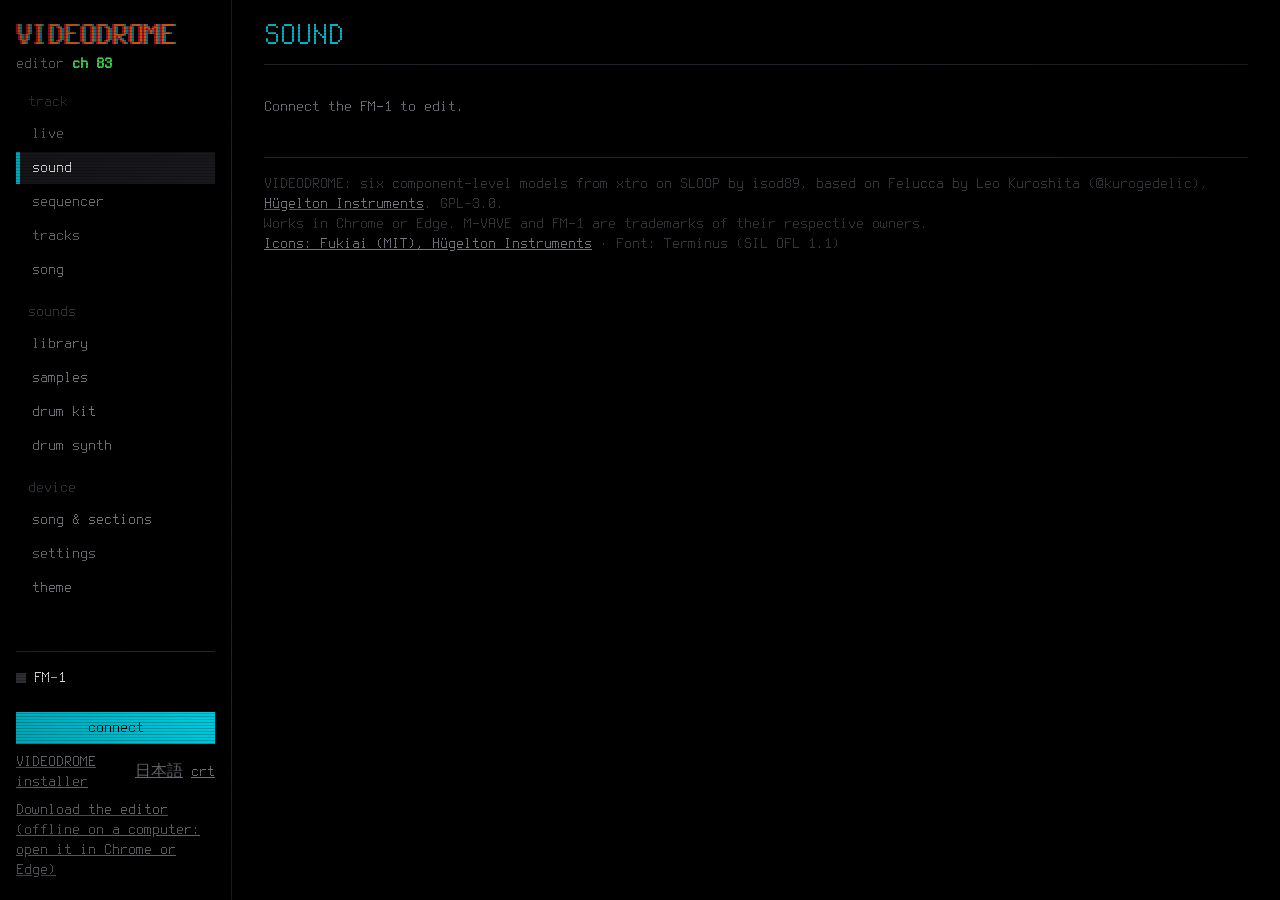
==== commit 5d1549d4: "Videodrome 1.0: levels, the regression fixes, documentation, packages and the install site - The six" ====
--- a/docs/webapp/editor/index.html
+++ b/docs/webapp/editor/index.html
@@ -7,7 +7,7 @@
 <head>
 <meta charset="utf-8">
 <meta name="viewport" content="width=device-width, initial-scale=1">
-<title>SLOOP Editor</title>
+<title>VIDEODROME Editor</title>
 <!--PWA--><link rel="manifest" href="../sloop.webmanifest"><meta name="theme-color" content="#000000"><link rel="icon" href="../icon-192.png"><!--/PWA-->
 <style>
   /* SLOOP 2.4 editor: the FM-1's screen on a big display. Black, the four track colours, the device's own
@@ -18,7 +18,10 @@
   @font-face { font-family: "Fukiai"; src: url("fukiai.ttf") format("truetype"); font-display: block; unicode-range: U+EA00-EB09; }
   :root {
     --bg: #000; --s1: #0b0b0e; --s2: #1a1a1e; --s3: #36363c; --line: #232329; --dim: #76767e; --fg2: #c4c4cc; --fg: #f2f2f2;
-    --red: #ff2c34; --t1: #287cff; --t2: #1ecc70; --t3: #ffc618; --t4: #ff621a; --trk: var(--t1);
+    /* VIDEODROME: the tracks in the colour bars' cyan, magenta and yellow, the drums in the title card's orange (the
+       firmware's gfx.c TE_COL_DEF); --vd the wordmark's orange, --osd a 1983 set's green on-screen digits */
+    --red: #ff2c34; --t1: #00cce0; --t2: #e030c8; --t3: #e8d400; --t4: #ff6818; --trk: var(--t1);
+    --vd: #ff6818; --osd: #50ff60; --vdr: #c81428; --vdc: #0096aa;
     --font: "SLOOP Terminus", ui-monospace, "Cascadia Mono", Menlo, Consolas, monospace;
     color-scheme: dark;
   }
@@ -92,6 +95,33 @@
           border-right: 1px solid var(--line); overflow-y: auto; }
   .brand { display: flex; align-items: flex-end; gap: 10px; color: var(--fg); text-decoration: none; }
   .brand svg { width: 132px; height: auto; display: block; }
+  /* VIDEODROME: the wordmark as the title card has it, hot orange with a misconverged red and cyan ghost, and the
+     channel in a set's on-screen green; the page under a CRT's raster (body.crt, the CRT switch: on by default) */
+  .brand .vdmark { color: var(--vd); font-size: 32px; line-height: 32px; text-transform: none; padding-bottom: 0;
+                   text-shadow: -2px 0 var(--vdr), 2px 0 var(--vdc); }
+  .brand { flex-wrap: wrap; row-gap: 2px; }
+  .brand .osd { color: var(--osd); text-transform: none; }
+  h2 { color: var(--fg); }
+  .card > h2::first-letter { color: var(--vd); }
+  body.crt::after { content: ""; position: fixed; inset: 0; pointer-events: none; z-index: 2147483000;
+    background: repeating-linear-gradient(to bottom, transparent 0, transparent 2px, rgba(0, 0, 0, .22) 2px, rgba(0, 0, 0, .22) 3px),
+                radial-gradient(ellipse at center, transparent 62%, rgba(0, 0, 0, .35) 100%); }
+  @media print { body.crt::after { display: none; } }
+  /* the chain builder: four section pads (the section colours: A..D as the tracks'), the timeline as blocks as long
+     as their bars */
+  .chainpads { display: inline-flex; gap: 4px; }
+  .chainpads button { min-width: 44px; color: #000; text-transform: none; }
+  .chainpads button:nth-child(1) { background: var(--t1); } .chainpads button:nth-child(2) { background: var(--t2); }
+  .chainpads button:nth-child(3) { background: var(--t3); } .chainpads button:nth-child(4) { background: var(--t4); }
+  .chainpads button.empty { opacity: .45; }
+  .chainline { display: flex; gap: 2px; min-height: 40px; margin: 4px 0 6px; border: 1px solid var(--s3); padding: 2px;
+               overflow-x: auto; }
+  .chainline .blk { flex: 0 0 auto; display: flex; flex-direction: column; justify-content: center; padding: 0 4px;
+                    color: #000; cursor: pointer; min-width: 22px; white-space: nowrap; }
+  .chainline .blk small { font-size: 16px; opacity: .7; }
+  .chainline .blk:hover { outline: 2px solid var(--fg); }
+  .chainline .s0 { background: var(--t1); } .chainline .s1 { background: var(--t2); }
+  .chainline .s2 { background: var(--t3); } .chainline .s3 { background: var(--t4); }
   .brand span { color: var(--dim); text-transform: lowercase; padding-bottom: 2px; }
   .tabs { display: flex; flex-direction: column; gap: 2px; }
   .tabs .navh { color: var(--s3); margin: 14px 0 4px 12px; text-transform: lowercase; }
@@ -541,6 +571,11 @@
   .slot.used .st { color: var(--t2); }
   .slot .bar { margin: 0; }
   #sysinfo th { padding-right: 24px; }
+  .dawmap { display: flex; flex-wrap: wrap; gap: 8px 32px; }
+  .dawmap h3 { margin: 8px 0 4px; font-weight: 400; color: var(--dim); text-transform: lowercase; }
+  .dawmap td { padding: 1px 8px 1px 0; }
+  .dawmap input[type=number] { width: 4.5em; }
+  .dawmap tr.chg td:first-child { color: var(--trk); }
   #sysinfo td { color: var(--fg); }
   .fm6ops { overflow-x: auto; }
   .fm6list { display: grid; grid-template-columns: repeat(auto-fill, minmax(190px, 1fr)); gap: 4px; margin: 6px 0 10px; }
@@ -846,24 +881,9 @@
 <body>
 <div class="app">
   <aside class="side">
-    <a class="brand" href="#sound" aria-label="SLOOP">
-      <svg viewBox="44 24 572 186" role="img" aria-hidden="true">
-        <path d="M59.29 200.71 A100.00 100.00 0 1 1 200.71 200.71" fill="none" stroke="#F2F2F2" stroke-width="12" stroke-linecap="round"/>
-        <rect x="95" y="46" width="10" height="136" rx="5" fill="#F2F2F2"/>
-        <polygon points="111,50 111,50 131.34,75 111,75" fill="#287CFF"/>
-        <polygon points="111,81 136.22,81 156.56,106 111,106" fill="#1ECC70"/>
-        <polygon points="111,112 161.44,112 181.78,137 111,137" fill="#FFC618"/>
-        <polygon points="111,143 186.66,143 207,168 111,168" fill="#FF621A"/>
-        <rect x="66" y="192" width="128" height="12" rx="6" fill="#F2F2F2"/>
-        <path d="M290.88 130 A14.88 15 0 1 1 304.37 108.66" fill="none" stroke="#F2F2F2" stroke-width="12" stroke-linecap="round"/>
-        <path d="M290.88 130 A14.88 15 0 1 1 277.39 151.34" fill="none" stroke="#F2F2F2" stroke-width="12" stroke-linecap="round"/>
-        <line x1="337.76" y1="68" x2="337.76" y2="160" stroke="#F2F2F2" stroke-width="12" stroke-linecap="round"/>
-        <circle cx="399.76" cy="130" r="30" fill="none" stroke="#F2F2F2" stroke-width="12"/>
-        <circle cx="489.76" cy="130" r="30" fill="none" stroke="#F2F2F2" stroke-width="12"/>
-        <circle cx="579.76" cy="130" r="30" fill="none" stroke="#F2F2F2" stroke-width="12"/>
-        <line x1="549.76" y1="130" x2="549.76" y2="196" stroke="#F2F2F2" stroke-width="12" stroke-linecap="round"/>
-      </svg>
-      <span>editor</span>
+    <a class="brand" href="#sound" aria-label="VIDEODROME">
+      <span class="vdmark" aria-hidden="true">VIDEODROME</span>
+      <span>editor <b class="osd">ch 83</b></span>
     </a>
     <nav class="tabs" id="tabs" role="tablist" aria-orientation="vertical">
       <div class="navh" data-t="navTrack"></div>
@@ -881,6 +901,7 @@
       <button role="tab" data-tab="projects" data-t="projects" data-ic="symbol_folder"></button>
       <button role="tab" data-tab="settings" data-t="tabSettings" data-ic="symbol_cog"></button>
       <button role="tab" data-tab="theme" data-t="tabTheme" data-ic="ui_knob"></button>
+      <button role="tab" data-tab="daw" data-t="tabDaw" data-ic="ui_slider_vertical" hidden></button>
     </nav>
     <div class="devcard">
       <div class="devline"><span class="led" id="led"></span><span data-t="fm1"></span></div>
@@ -888,9 +909,10 @@
       <span id="live"></span>
       <span id="mock" hidden data-t="mock"></span>
       <button id="connect" class="pri" data-t="connect" data-ic="port_usb_c"></button>
-      <div class="links"><a class="dim" href="../installer/" data-t="installer"></a><button class="lang" id="lang"></button></div>
+      <div class="links"><a class="dim" href="../installer/" data-t="installer"></a><button class="lang" id="lang"></button>
+        <button class="lang" id="crt" aria-pressed="true" title="CRT raster">crt</button></div>
       <button id="install" class="pri" data-t="install" hidden></button>
-      <!--DL--><a class="dim" id="offline" href="sloop-editor.html" download="sloop-editor-2.7.html" data-t="offline"></a><!--/DL-->
+      <!--DL--><a class="dim" id="offline" href="sloop-editor.html" download="sloop-editor-1.0.html" data-t="offline"></a><!--/DL-->
     </div>
   </aside>
 
@@ -1027,6 +1049,19 @@
         <p class="dim" data-t="songHelp"></p>
         <p class="bad" id="songerr" hidden></p>
         <div id="songbody" hidden>
+          <!-- VIDEODROME: the chain builder (CHAIN): tap the sections, type a chain, or start from a song shape -->
+          <div class="chainbox">
+            <p class="dim" data-t="chainHelp"></p>
+            <p class="bar"><span data-t="chainPads"></span> <span class="chainpads" id="chainpads"></span>
+              <label><span data-t="songBars"></span> <select id="chainbars"></select></label>
+              <button type="button" id="chainclear" data-t="chainClear"></button></p>
+            <p class="bar"><input type="text" class="grow" id="chaintext" spellcheck="false" autocomplete="off" placeholder="A4 B8 C8x2 B8 D4">
+              <button type="button" id="chainset" data-t="chainSet"></button>
+              <select id="chaintpl"><option value="" data-t="chainTpl"></option></select></p>
+            <p class="bad" id="chainerr" hidden></p>
+            <div class="chainline" id="chainline" aria-label="chain"></div>
+            <p class="dim" id="chaininfo"></p>
+          </div>
           <table class="song"><thead><tr><th>#</th><th data-t="songSection"></th><th data-t="songBars"></th><th data-t="songTimes"></th><th></th></tr></thead>
             <tbody id="songrows"></tbody></table>
           <p class="bad" id="songempty" data-t="songEmpty" hidden></p>
@@ -1154,6 +1189,11 @@
         <h2 data-t="system" data-ic="symbol_cog"></h2>
         <table id="sysinfo"></table>
       </div>
+      <div class="card" id="stockcard" hidden>
+        <h2 data-t="stockTitle"></h2>
+        <p class="dim" data-t="stockHelp"></p>
+        <p class="bar"><button type="button" id="stockrel" data-t="stockBtn"></button></p>
+      </div>
     </section>
 
     <section class="panel" id="p-theme" data-tab="theme" hidden>
@@ -1191,7 +1231,23 @@
       </div>
     </section>
 
-    <footer>SLOOP, based on Felucca by Leo Kuroshita (@kurogedelic), <a href="https://hugelton.com" target="_blank" rel="noopener">Hügelton Instruments</a>. GPL-3.0.<br>
+    <section class="panel" id="p-daw" data-tab="daw" data-dev hidden>
+      <div class="card">
+        <h2 data-t="dawTitle" data-ic="ui_slider_vertical"></h2>
+        <p class="dim" data-t="dawHelp"></p>
+        <p class="bar" id="dawset"></p>
+        <p class="bar"><button type="button" id="dawsend" class="pri" data-t="dawSend" data-ic="symbol_upload"></button>
+          <button type="button" id="dawread" data-t="dawRead"></button>
+          <button type="button" id="dawdef" data-t="dawDefault"></button>
+          <button type="button" id="dawsave" data-t="dawSave" data-ic="symbol_download"></button>
+          <button type="button" id="dawopen" data-t="dawOpen" data-ic="symbol_folder_open"></button>
+          <input id="dawfile" type="file" accept=".json,application/json" hidden>
+          <span class="dim" id="dawstate"></span></p>
+        <div class="dawmap" id="dawmap"></div>
+      </div>
+    </section>
+
+    <footer>VIDEODROME: six component-level models from xtro on SLOOP by isod89, based on Felucca by Leo Kuroshita (@kurogedelic), <a href="https://hugelton.com" target="_blank" rel="noopener">Hügelton Instruments</a>. GPL-3.0.<br>
       <span data-t="foot"></span> M-VAVE and FM-1 are trademarks of their respective owners.<br>
       <a href="FUKIAI-LICENSE.txt" data-t="iconsCredit"></a> · <span data-t="fontCredit"></span></footer>
   </main>
@@ -1227,7 +1283,8 @@
   FILL_GET: 41, FILL_SET: 42,                         /* v8 (SLOOP 2.4): the steps' fill conditions */
   FM6_GET: 68, FM6_PUT: 69, FM6_LIST: 70, FM6_ERASE: 71,    /* v9 (SLOOP 2.4): the FM6 engine's patches (Felucca 1.0's numbers) */
   DSYN_LIST: 72, DSYN_GET: 73, DSYN_PUT: 74, DSYN_STORE: 75, DSYN_PLAY: 76,   /* v10 (SLOOP 2.5): the SYN drum kits */
-  LIVE: 77 };                                         /* v12 (SLOOP 2.7): the LIVE page (firmware editor_live.c) */
+  LIVE: 77,                                          /* v12 (SLOOP 2.7): the LIVE page (firmware editor_live.c) */
+  DAW_GET: 80, DAW_PUT: 81, STOCK_RELEASE: 82 };                         /* SMK-37: DAW mode's settings and map (no reply: not this device) */
 /* v12: LIVE ops (firmware editor_live.c) and the layers its keys reach (seq.c LY_*: 5 SEL, 6 GLO, 7 SAVE) */
 const LIVE = { STATE: 0, PLAY: 1, KEY: 2, FX: 3, REC: 4, UNDO: 5, LY_KEY: 5, LY_MIX: 6, LY_SONG: 7, NFX: 27,
   /* (2.7) the page's own (editor_live.c 6..12): ROLL and ERASE while held, the pattern's tools, a chain of sections, THROW,
@@ -1334,6 +1391,85 @@
 const fillSet = (bytes, i, c) => { bytes[i >> 2] = (bytes[i >> 2] & ~(3 << (2 * (i & 3)))) | ((c & 3) << (2 * (i & 3))); };
 /* frames the device sends on its own (while WATCH is on); never replies */
 const PUSH = new Set([CMD.CHANGED, CMD.RELOAD, CMD.STEP_CHANGED, CMD.TRACK_CHANGED]);
+/* SMK-37 DAW mode (firmware smk_daw.h, editor_daw.c): what the knobs, faders, pads, buttons and wheels send while the
+   keyboard is a controller. 71 entries (type, number, channel 0 = MAIN, the device's CHANNEL), in this order: the 8 knobs
+   K1..K8 of bank A then B, the 4 faders of bank A then B, the 16 pads of bank A then B (PAD 1..8 the top row, 9..16 the
+   bottom row), 13 buttons, the pitch wheel, the mod wheel. The DEFAULT map as the firmware's daw_default */
+const DAW = (() => {
+  const N = 71, KNOB0 = 0, FADER0 = 16, PAD0 = 24, BTN0 = 56, PITCH = 69, MOD = 70;
+  const T = { OFF: 0, CC: 1, TOG: 2, NOTE: 3, MMC: 4, BEND: 5 };
+  const TYPE_NAMES = ["OFF", "CC", "CC TOGGLE", "NOTE", "MMC", "PITCH BEND"];
+  const TYPES = [[T.CC, T.OFF], [T.CC, T.OFF], [T.NOTE, T.CC, T.TOG, T.OFF], [T.CC, T.TOG, T.NOTE, T.MMC, T.OFF],
+    [T.BEND, T.CC, T.OFF], [T.CC, T.OFF]];          /* per kind: knob, fader, pad, button, pitch wheel, mod wheel */
+  const KIND = ["knobs", "faders", "pads", "buttons", "wheels", "wheels"];
+  const MMC = ["", "STOP", "PLAY", "DEFERRED PLAY", "FAST FORWARD", "REWIND", "RECORD", "RECORD EXIT", "RECORD PAUSE", "PAUSE",
+    "EJECT", "CHASE", "ERROR RESET", "MMC RESET"];
+  const BTN = ["<", ">", "SEQ PLAY", "SEQ REC", "SEQ", "FX", "PARA", "ARP", "NOTE REPEAT", "SCALE", "CHORD", "GLOBE", "BT"];
+  const BTN_CC = [110, 111, 115, 117, 112, 113, 114, 118, 119, 85, 86, 87, 88];
+  const kind = (i) => i < FADER0 ? 0 : i < PAD0 ? 1 : i < BTN0 ? 2 : i < PITCH ? 3 : i === PITCH ? 4 : 5;
+  function def(i) {
+    if (i < FADER0) return { type: T.CC, num: i < 8 ? 70 + i : 102 + i - 8, ch: 0 };
+    if (i < PAD0) return { type: T.CC, num: 20 + i - FADER0, ch: 0 };
+    if (i < BTN0) { const p = (i - PAD0) % 16, b = (i - PAD0) >> 4; return { type: T.NOTE, num: 36 + 16 * b + (p >= 8 ? p - 8 : p + 8), ch: 10 }; }
+    if (i < PITCH) return { type: T.CC, num: BTN_CC[i - BTN0], ch: 0 };
+    return i === PITCH ? { type: T.BEND, num: 0, ch: 0 } : { type: T.CC, num: 1, ch: 0 };
+  }
+  const ok = (i, e) => i >= 0 && i < N && !!e && TYPES[kind(i)].includes(e.type) && Number.isInteger(e.num) && Number.isInteger(e.ch) &&
+    e.ch >= 0 && e.ch <= 16 && (e.type === T.MMC ? e.num >= 1 && e.num < MMC.length : e.num >= 0 && e.num <= 127);
+  const defaults = () => Array.from({ length: N }, (_, i) => def(i));
+  const same = (a, b) => a.type === b.type && a.num === b.num && a.ch === b.ch;
+  const changed = (map) => map.reduce((n, e, i) => n + (same(e, def(i)) ? 0 : 1), 0);
+  const bank = (i) => i < FADER0 ? (i >> 3) : i < PAD0 ? ((i - FADER0) >> 2) : i < BTN0 ? ((i - PAD0) >> 4) : -1;
+  function name(i) {                                 /* "K3", "FADER 2", "PAD 12", "SEQ PLAY", "PITCH WHEEL" (no bank) */
+    if (i < FADER0) return "K" + ((i & 7) + 1);
+    if (i < PAD0) return "FADER " + (((i - FADER0) & 3) + 1);
+    if (i < BTN0) return "PAD " + (((i - PAD0) & 15) + 1);
+    if (i < PITCH) return BTN[i - BTN0];
+    return i === PITCH ? "PITCH WHEEL" : "MOD WHEEL";
+  }
+  const label = (i) => name(i) + (bank(i) >= 0 ? " " + "AB"[bank(i)] : "");   /* + the bank: "K3 B" */
+  const noteName = (n) => ["C", "C#", "D", "D#", "E", "F", "F#", "G", "G#", "A", "A#", "B"][n % 12] + (Math.floor(n / 12) - 1);
+  /* a new type: the number kept when it fits (MMC: PLAY; back from MMC: the default's) */
+  function setType(i, e, t) {
+    if (t === T.MMC && !(e.num >= 1 && e.num < MMC.length)) e.num = 2;
+    else if (e.type === T.MMC && t !== T.MMC) e.num = def(i).num || 64;
+    e.type = t;
+    return e;
+  }
+  /* DAW_PUT's arguments: the settings {on, ch, local, user, rel} and (map: 71 entries) the USER map */
+  function putArgs(st, map = null) {
+    const a = [st.on ? 1 : 0, Math.max(1, Math.min(16, st.ch | 0)), st.local ? 1 : 0, st.user ? 1 : 0, st.rel ? 1 : 0];
+    if (map) { a.push(N); for (let i = 0; i < N; i++) { const e = ok(i, map[i]) ? map[i] : def(i); a.push(e.type, e.num, e.ch); } }
+    return a;
+  }
+  /* a DAW_GET / DAW_PUT reply: which (0 DEFAULT, 1 USER), the settings, the map */
+  function parseReply(a) {
+    const r = new Reader(a), o = { which: r.b(), fmt: r.b(), on: r.b(), ch: r.b(), local: r.b(), user: r.b(), rel: r.b(), map: [] };
+    const n = r.b();
+    for (let i = 0; i < n; i++) o.map.push({ type: r.b(), num: r.b(), ch: r.b() });
+    for (let i = o.map.length; i < N; i++) o.map.push(def(i));
+    o.map = o.map.slice(0, N).map((e, i) => ok(i, e) ? e : def(i));
+    return o;
+  }
+  /* a file: {format, version, channel, knobs, map: [{control, type, number, channel}]}; read back by the controls' names */
+  function toFile(st, map) {
+    return { format: "sloop-smk37-daw-map", version: 1, channel: st.ch, knobs: st.rel ? "RELATIVE" : "ABSOLUTE",
+      map: map.map((e, i) => ({ control: label(i), type: TYPE_NAMES[e.type], number: e.num, channel: e.ch || "MAIN" })) };
+  }
+  function fromFile(o) {
+    if (!o || o.format !== "sloop-smk37-daw-map" || !Array.isArray(o.map)) throw new Error("not a DAW map");
+    const map = defaults(), at = new Map(map.map((_, i) => [label(i), i]));
+    for (const x of o.map) {
+      const i = at.get(x && x.control), t = TYPE_NAMES.indexOf(x && x.type);
+      if (i === undefined || t < 0) continue;
+      const e = { type: t, num: x.number | 0, ch: x.channel === "MAIN" ? 0 : x.channel | 0 };
+      if (ok(i, e)) map[i] = e;
+    }
+    return { map, ch: o.channel >= 1 && o.channel <= 16 ? o.channel | 0 : null, rel: o.knobs === "RELATIVE" ? 1 : o.knobs === "ABSOLUTE" ? 0 : null };
+  }
+  return { N, KNOB0, FADER0, PAD0, BTN0, PITCH, MOD, T, TYPE_NAMES, TYPES, KIND, MMC, BTN, kind, def, ok, defaults, same, changed,
+    bank, name, label, noteName, setType, putArgs, parseReply, toFile, fromFile };
+})();
 /* user preset bank: name 1..12 printable ASCII, a 16-step pattern of (note, flags 1 acc 2 slide 4 tie) */
 const UP = { NAME_MAX: 12, PAT: 16, LIST_MAX: 16 };
 const F = { INT: 0, PCT: 1, BIPCT: 2, TIME: 3, LFOHZ: 4, CUTOFF: 5, DB: 6, SEMI: 7, ENUM: 8, BPM: 9, NOTE: 10, ONOFF: 11, OCT: 12, STEPS: 13,
@@ -1561,6 +1697,9 @@
   [CMD.DSYN_PUT](a) { return { k: a[0], part: a[1], rc: a[2] }; },
   [CMD.DSYN_STORE](a) { return { rc: a[0] }; },
   [CMD.DSYN_PLAY](a) { return { k: a[0], lane: a[1], rc: a[2] }; },
+  [CMD.DAW_GET](a) { return DAW.parseReply(a); },
+  [CMD.DAW_PUT](a) { return DAW.parseReply(a); },
+  [CMD.STOCK_RELEASE](a) { return { rc: a[0] }; },
 };
 
 /* a name the device accepts: printable ASCII, 1..12 characters */
@@ -1643,6 +1782,11 @@
   dsynCopy: (k, src) => [CMD.DSYN_PUT, [k & 0x7F, 17, ...pack7(Uint8Array.of(src & 255))]],
   dsynStore: () => [CMD.DSYN_STORE, []],
   dsynPlay: (k, lane, vel = 110) => [CMD.DSYN_PLAY, [k & 0x7F, lane & 0x7F, Math.max(1, Math.min(127, vel | 0))]],
+  /* SMK-37: DAW mode. which 0 the DEFAULT map, 1 the USER map; put: the settings, and the USER map with map */
+  dawGet: (which = 1) => [CMD.DAW_GET, [which ? 1 : 0]],
+  dawPut: (st, map = null) => [CMD.DAW_PUT, DAW.putArgs(st, map)],
+  /* SMK-37: erase the stock firmware's marker (it rebuilds its factory mapping); rc 0 done, 1 none, 3 playing */
+  stockRelease: () => [CMD.STOCK_RELEASE, []],
   /* v12: LIVE op [, args]: every reply is the live state (parse[CMD.LIVE]) */
   live: (op, ...args) => [CMD.LIVE, [op & 0x7F, ...(args.length ? args : [0]).map((x) => x & 0x7F)]],
 };
@@ -1668,6 +1812,8 @@
     case CMD.FM6_ERASE: return a[0] === args[0];
     case CMD.DSYN_GET: return a[0] === args[0];
     case CMD.DSYN_PUT: case CMD.DSYN_PLAY: return a[0] === args[0] && a[1] === args[1];
+    case CMD.DAW_GET: return a[0] === args[0];
+    case CMD.DAW_PUT: return a[0] === 1;
     case CMD.LIVE: return a[0] === args[0];
     default: return true;
   }
@@ -2950,7 +3096,7 @@
     E("OUT", ["KEYS", "SEQ"], 0), E("SYNC", ["INT", "USB", "TRS"], 0), E("IN", ["NOTES", "CLOCK", ...Array.from({ length: 16 }, (_, k) => `CH ${k + 1}`)], 0), D("CPU", F.INT, 0, 0, 0),
     D("SECT", F.INT, 1, 4, 1), E("NAME", NDASH, 0), E("LOAD", NGO, 0), E("SAVE", NGO, 0),
     E("ENG", ["ANALOG", "DIGITAL", "PHASE", "LOFI", "SAMPLE", "VOICE", "TRIO", "WHEEL",
-      "GRAIN", "FM6", "PHYS", "NOISE"], 0), E("SET", NGO, 0),
+      "GRAIN", "FM6", "PHYS", "NOISE", "MODEL D", "P-5", "JP-8", "OB-X", "MS-20", "CS-80"], 0), E("SET", NGO, 0),
     E("CLRSQ", NGO, 0), E("INIT", NGO, 0),
     E("CH4", ["OFF", ...Array.from({ length: 16 }, (_, i) => String(i + 1))], 10), D("LVL", F.INT, 0, 127, 100), D("REV", F.INT, 0, 127, 16),
     D("DUST", F.PCT, 0, 127, 0), D("DUCK", F.PCT, 0, 127, 0), D("FILT", F.FILT, -64, 63, 0),
@@ -2966,6 +3112,7 @@
     E("DR MAP", ["GM", "1-16"], 0),                  /* GLO > MIDI 3 (2.7): MIDI notes -> drum sounds */
     E("REMOTE", ["OFF", ...Array.from({ length: 16 }, (_, i) => String(i + 1))], 0),   /* GLO > MIDI 3 (2.7): the buttons */
     E("CLOCK", ["OFF", "OUT"], 0),                   /* GLO > MIDI 3 (2.7): MIDI clock, START / STOP out on USB */
+    D("FADE", F.INT, 0, 15, 0),                      /* GLO > MASTER 2 (2.7.2): the punch-in FX fade (punch.c) */
   ];
   /* the drum track's P_E0: its kit (drums.c DRUM_KIT_NAMES; 5 = 808, the power-on kit) */
   const KIT = E("KIT", ["ACOUSTIC", "DEEP", "TIGHT", "BRIGHT", "DUST", "808", "909", "606", "80S", "VINTAGE", "TRAP", "DRILL", "BOOMBAP", "LO-FI", "PHONK", "HOUSE", "D.HOUSE", "TECHNO", "MINIMAL", "ELECTRO", "DISCO", "GARAGE", "JUNGLE", "DUBSTEP", "DEMBOW", "AMAPIANO", "AFRO", "LATIN", "TRIBAL", "SYNTHWV", "CHIP", "ARCADE", "GLITCH", "INDUSTR", "HYPER", "AMBIENT", "JAZZ", "USR1", "USR2", "USR3", "USR4", "USR3+4", "SYN1", "SYN2", "SYN3", "SYN4"], 0);
@@ -3113,6 +3260,19 @@
         P("NZ SNARE", [0, 20, 90, 30, 64, 0, 0, 0], [0, 60, 0, 44], 0),
         P("BITCRUSH", [0, 40, 90, 40, 64, 0, 0, 100], [0, 70, 110, 40], 0),
         P("RADIO", [2, 20, 70, 90, 64, 0, 60, 48], [10, 70, 120, 50], 0)] },
+    /* VIDEODROME: the six component models (firmware eng_vd_*.c, engines 12..17), as their DESC and NAMES give them */
+    { name: "MODEL D", titles: ["OSC", "LADDER"], edit: [E("WAVE", ["TRI", "SHARK", "SAW", "SQUARE", "WIDE", "NARROW"], 2), D("DTN", F.INT, 0, 127, 8, null, "ct"), D("OSC3", F.PCT, 0, 127, 64), D("NOIS", F.PCT, 0, 127, 0), D("CUT", F.CUTOFF, 0, 127, 50), D("EMPH", F.PCT, 0, 127, 40), D("DRV", F.PCT, 0, 127, 64), E("KBD", ["OFF", "1/3", "2/3", "FULL"], 2)],
+      presets: [P("MOOG BASS", [2, 7, 90, 0, 30, 60, 70, 2], [0, 62, 70, 0], 1), P("SUB BASS", [0, 0, 110, 0, 22, 30, 50, 1], [0, 70, 100, 0], 1), P("ACID BASS", [3, 0, 0, 0, 30, 118, 60, 2], [0, 52, 0, 0], 1), P("FUNK BASS", [3, 9, 70, 0, 42, 80, 64, 2], [0, 46, 50, 0], 1), P("GROWL BASS", [2, 18, 64, 0, 24, 100, 100, 1], [0, 70, 80, 1], 1), P("MOOG LEAD", [2, 12, 0, 0, 84, 90, 70, 3], [0, 70, 110, 40], 1), P("TB LEAD", [3, 0, 0, 0, 55, 110, 60, 3], [0, 60, 70, 30], 1), P("FIFTH LEAD", [2, 127, 0, 0, 75, 60, 60, 3], [0, 70, 110, 40], 1), P("SCREAM", [2, 6, 0, 0, 70, 124, 110, 3], [0, 70, 110, 40], 1), P("MOOG BRASS", [2, 10, 50, 0, 40, 30, 80, 2], [30, 70, 100, 40], 1), P("SOLO SAX", [5, 4, 0, 10, 52, 40, 76, 3], [16, 60, 100, 30], 1), P("SELF-OSC", [0, 0, 0, 0, 80, 127, 0, 3], [0, 70, 110, 50], 1), P("NOISE SWP", [0, 0, 0, 127, 10, 100, 60, 0], [60, 100, 100, 60], 1), P("LONG LIVE", [1, 9, 80, 0, 26, 74, 96, 1], [0, 86, 90, 1], 1), P("MAX RENN", [2, 5, 100, 0, 34, 50, 88, 2], [2, 60, 80, 1], 1), P("SEQ PLUCK", [2, 7, 0, 0, 30, 70, 60, 2], [0, 40, 0, 1], 1)] },
+    { name: "P-5", titles: ["OSC", "CEM3320"], edit: [E("OSC A", ["SAW", "PULSE", "S+P", "SYN SAW", "SYN S+P"], 0), E("OSC B", ["SAW", "TRI", "PULSE", "S+P", "OFF"], 0), D("B PIT", F.SEMI, -24, 24, 0), D("PW", F.PCT, 0, 127, 64), D("CUT", F.CUTOFF, 0, 127, 60), D("RES", F.PCT, 0, 127, 20), D("PM ENV", F.PCT, 0, 127, 0), D("PM OSB", F.PCT, 0, 127, 0)],
+      presets: [P("P5 BRASS", [0, 0, 0, 64, 38, 20, 0, 0], [28, 70, 96, 40], 0), P("SYNC LEAD", [3, 4, 0, 64, 70, 30, 70, 0], [0, 70, 100, 40], 1), P("POLY BASS", [0, 2, -12, 50, 30, 50, 0, 0], [0, 56, 60, 30], 0), P("DEEP BASS", [2, 0, -12, 64, 22, 30, 0, 0], [0, 66, 90, 20], 1), P("GROWL BASS", [0, 0, -12, 64, 26, 60, 0, 40], [0, 60, 80, 20], 1), P("P5 PAD", [0, 0, 0, 64, 50, 10, 0, 0], [80, 90, 110, 90], 0), P("GLASS PAD", [1, 1, 12, 40, 70, 40, 0, 0], [70, 90, 100, 90], 0), P("PWM STRING", [1, 2, 0, 50, 64, 10, 0, 0], [60, 80, 110, 80], 0), P("P5 STAB", [0, 0, 7, 64, 36, 40, 0, 0], [0, 50, 20, 30], 0), P("E.PIANO", [1, 1, 12, 20, 40, 10, 0, 0], [0, 80, 40, 50], 0), P("CLAV FUNK", [1, 4, 0, 24, 46, 30, 0, 0], [0, 44, 0, 20], 0), P("BELL PLUCK", [0, 1, 19, 64, 60, 20, 30, 50], [0, 70, 0, 60], 0), P("CIVIC TV", [4, 2, 7, 30, 44, 54, 56, 20], [0, 80, 60, 50], 0), P("NEW FLESH", [3, 0, -5, 64, 30, 70, 90, 60], [40, 90, 90, 70], 0), P("RESO LEAD", [0, 4, 0, 64, 60, 112, 0, 0], [0, 70, 110, 40], 1), P("FILT SWEEP", [0, 0, 7, 64, 14, 90, 0, 0], [90, 100, 110, 80], 0)] },
+    { name: "JP-8", titles: ["VCO", "IR3109"], edit: [E("VCO1", ["TRI", "SAW", "PULSE", "SQUARE", "SYN SAW", "SYN SQR"], 1), E("VCO2", ["SINE", "SAW", "PULSE", "NOISE"], 1), D("V2 PIT", F.SEMI, -24, 24, 0), D("XMOD", F.PCT, 0, 127, 0), D("CUT", F.CUTOFF, 0, 127, 60), D("RES", F.PCT, 0, 127, 20), D("HPF", F.PCT, 0, 127, 0), E("SLOPE", ["12DB", "24DB"], 1)],
+      presets: [P("JP8 BRASS", [1, 1, 0, 0, 40, 20, 0, 1], [24, 70, 96, 40], 0), P("LUSH PAD", [1, 1, 0, 0, 56, 10, 20, 1], [80, 90, 112, 90], 0), P("STRING PAD", [2, 1, 12, 0, 60, 6, 40, 0], [70, 80, 112, 80], 0), P("XMOD BELL", [0, 0, 19, 70, 80, 10, 30, 1], [0, 80, 0, 70], 0), P("XMOD LEAD", [1, 0, 7, 40, 70, 30, 0, 1], [0, 70, 110, 40], 1), P("SYNC LEAD", [4, 1, 12, 0, 74, 30, 0, 1], [0, 70, 110, 40], 1), P("JP8 BASS", [1, 2, -12, 0, 30, 40, 0, 1], [0, 56, 70, 20], 1), P("XMOD BASS", [1, 0, -12, 50, 34, 30, 0, 1], [0, 56, 70, 20], 1), P("BRIGHT PAD", [3, 1, 7, 0, 80, 20, 50, 0], [60, 80, 110, 80], 0), P("POLY STAB", [1, 1, 0, 0, 40, 30, 0, 1], [0, 46, 10, 30], 0), P("GLASS PLUK", [2, 0, 12, 20, 60, 30, 40, 0], [0, 60, 0, 60], 0), P("ARENA ARP", [1, 1, 0, 0, 46, 40, 0, 1], [0, 70, 50, 50], 0), P("NICKI", [2, 1, 12, 10, 52, 30, 30, 1], [50, 90, 100, 90], 0), P("SPECTACLE", [0, 0, 31, 90, 60, 50, 40, 1], [10, 90, 40, 80], 0), P("NOISE SWP", [0, 3, 0, 0, 20, 60, 0, 1], [90, 100, 110, 80], 0), P("24DB LEAD", [3, 1, 0, 0, 60, 60, 0, 1], [0, 70, 110, 40], 1)] },
+    { name: "OB-X", titles: ["VCO", "SEM"], edit: [E("VCO1", ["SAW", "PULSE", "S+P"], 0), E("VCO2", ["SAW", "PULSE", "S+P", "SYN SAW", "SYN PUL"], 0), D("V2 PIT", F.SEMI, -24, 24, 0), D("PW", F.PCT, 0, 127, 64), D("CUT", F.CUTOFF, 0, 127, 60), D("RES", F.PCT, 0, 127, 20), D("XMOD", F.PCT, 0, 127, 0), D("SLOP", F.PCT, 0, 127, 50)],
+      presets: [P("OBX BRASS", [0, 0, 0, 64, 36, 30, 0, 50], [20, 70, 100, 40], 0), P("JUMP STAB", [0, 0, 0, 64, 40, 20, 0, 50], [0, 60, 70, 34], 0), P("1-FINGER", [0, 0, 7, 64, 40, 30, 0, 50], [10, 70, 96, 40], 0), P("PUNCH BASS", [1, 0, -12, 50, 28, 40, 0, 40], [0, 50, 60, 20], 1), P("FAT BASS", [0, 0, 0, 64, 30, 30, 0, 80], [0, 60, 90, 20], 1), P("SYNC LEAD", [0, 3, 12, 64, 70, 30, 0, 40], [0, 70, 110, 40], 1), P("XMOD LEAD", [0, 1, 7, 40, 64, 40, 50, 40], [0, 70, 110, 40], 1), P("UNISON LD", [0, 0, 0, 64, 70, 30, 0, 90], [0, 70, 110, 40], 1), P("STRING PAD", [1, 1, 0, 40, 60, 10, 0, 60], [70, 80, 112, 80], 0), P("WARM PAD", [0, 0, 0, 64, 46, 10, 0, 70], [80, 90, 112, 90], 0), P("HORROR STB", [0, 2, 6, 30, 50, 70, 30, 100], [0, 80, 40, 70], 0), P("HAUNTED", [1, 0, 1, 20, 40, 50, 0, 127], [60, 90, 100, 90], 0), P("VIDEODROME", [2, 3, 7, 50, 34, 64, 40, 90], [30, 90, 90, 80], 0), P("BIANCA", [0, 1, 12, 40, 56, 20, 0, 60], [40, 90, 100, 80], 0), P("CHORD STAB", [0, 0, 0, 64, 44, 20, 0, 50], [0, 40, 0, 30], 0), P("BELL PLUCK", [1, 0, 24, 20, 60, 30, 70, 40], [0, 70, 0, 60], 0)] },
+    { name: "MS-20", titles: ["VCO", "KORG35"], edit: [E("VCO1", ["TRI", "SAW", "PULSE", "NOISE"], 1), E("VCO2", ["SAW", "SQUARE", "PULSE", "RING"], 0), D("PITCH", F.SEMI, -12, 12, 0), D("MIX", F.PCT, 0, 127, 0), D("HPF", F.CUTOFF, 0, 127, 0), D("HPK", F.PCT, 0, 127, 0), D("LPF", F.CUTOFF, 0, 127, 70), D("LPK", F.PCT, 0, 127, 40)],
+      presets: [P("ACID BASS", [1, 0, 0, 0, 0, 0, 30, 100], [0, 50, 20, 20], 1), P("SCRM BASS", [1, 1, -12, 50, 20, 80, 34, 110], [0, 60, 60, 20], 1), P("SUB BASS", [0, 1, -12, 70, 0, 0, 26, 30], [0, 70, 100, 20], 1), P("SCREAM LD", [1, 0, 7, 40, 40, 90, 70, 118], [0, 70, 110, 40], 1), P("RING LEAD", [2, 3, 5, 80, 20, 40, 70, 60], [0, 70, 110, 40], 1), P("HPF SCREAM", [1, 1, 0, 64, 60, 124, 100, 20], [0, 70, 110, 40], 1), P("SELF-OSC", [3, 0, 0, 0, 0, 0, 70, 127], [0, 70, 110, 50], 1), P("LASER PLUK", [1, 1, 12, 64, 30, 60, 60, 110], [0, 30, 0, 20], 1), P("SIREN", [0, 3, 7, 100, 10, 30, 60, 90], [20, 70, 110, 60], 1), P("NOISE SWP", [3, 0, 0, 0, 0, 40, 20, 110], [60, 100, 100, 80], 1), P("METAL HIT", [2, 3, 11, 100, 40, 60, 80, 70], [0, 50, 0, 50], 0), P("BRASS STAB", [1, 0, 0, 64, 10, 20, 40, 50], [0, 50, 30, 30], 0), P("HAUNT PAD", [0, 1, 7, 50, 30, 50, 50, 60], [80, 90, 110, 90], 0), P("FLESH GUN", [1, 3, -7, 90, 30, 100, 50, 120], [0, 80, 40, 60], 1), P("CATHODE", [2, 2, 12, 60, 50, 90, 90, 90], [0, 70, 80, 50], 1), P("SWOOP LEAD", [1, 0, 0, 30, 0, 0, 60, 80], [0, 70, 100, 40], 1)] },
+    { name: "CS-80", titles: ["VCO", "IG00156"], edit: [E("I WAVE", ["SAW", "PULSE", "S+P", "SINE"], 0), E("II WAVE", ["SAW", "PULSE", "S+P", "SINE"], 0), D("II PIT", F.SEMI, -24, 24, 0), D("BAL", F.PCT, 0, 127, 64), D("CUT", F.CUTOFF, 0, 127, 50), D("RES", F.PCT, 0, 127, 30), D("HPF", F.CUTOFF, 0, 127, 0), D("IL", F.BIPCT, -64, 63, 0)],
+      presets: [P("BLADE BRSS", [0, 0, 0, 64, 34, 40, 0, -20], [16, 80, 100, 50], 0), P("TEARS RAIN", [1, 3, 12, 50, 46, 30, 10, -10], [40, 90, 100, 90], 0), P("CS STRINGS", [1, 1, 0, 64, 56, 10, 20, 0], [60, 80, 112, 80], 0), P("CS BRASS", [0, 1, 0, 60, 38, 50, 0, -24], [10, 70, 96, 40], 0), P("YAMAHA PAD", [0, 3, -12, 40, 50, 20, 0, 0], [80, 90, 112, 90], 0), P("SINE ORGAN", [3, 3, 12, 50, 100, 0, 0, 0], [4, 60, 120, 20], 0), P("BELL", [3, 0, 19, 30, 70, 20, 30, 0], [0, 80, 0, 70], 0), P("CS BASS", [0, 1, -12, 50, 28, 50, 0, -10], [0, 60, 70, 20], 1), P("CS LEAD", [2, 0, 0, 64, 60, 60, 0, -10], [0, 70, 110, 40], 1), P("HARPSICH", [1, 1, 12, 50, 70, 20, 40, 0], [0, 60, 0, 50], 0), P("HUMAN VOX", [2, 3, 7, 70, 40, 70, 30, -10], [40, 80, 100, 70], 0), P("RANNOCH", [0, 0, 0, 64, 30, 50, 10, -40], [50, 100, 90, 90], 0), P("SIGNAL", [1, 2, 5, 60, 44, 60, 20, -30], [30, 90, 80, 90], 0), P("TV STATIC", [0, 1, 1, 64, 80, 30, 60, 20], [0, 50, 60, 40], 0), P("WARM BRASS", [0, 0, -12, 40, 32, 30, 0, -16], [20, 80, 100, 50], 0), P("GLIDE LEAD", [0, 0, 7, 64, 56, 40, 0, 0], [0, 70, 110, 40], 1)] },
   ];
   const FM6_E = ENG.findIndex((e) => e.name === "FM6"), FM6_BANK = 27, FM6_NPART = 3;
   const v9 = !opt.legacy && !opt.v3 && !opt.noBackup && !opt.v7 && !opt.v8;   /* SLOOP 2.4: FM6 patches */
@@ -3155,6 +3315,8 @@
     settings: mockSettings(),                       /* v6: the settings object (2.5: a PER3 with a song order) */
     dsyn: null, dsynStored: null, dsynPlayed: [],  /* v10: the SYN kits (RAM, flash), the auditions heard */
     ml: null,                                       /* 2.6: the MIDI LEARN map (seq.c ml_tab, 16 x 2 bytes), null: none */
+    daw: { on: 0, ch: 1, local: 0, user: 0, rel: 0, map: DAW.defaults() },   /* SMK-37 (opt.daw): DAW mode */
+    stockTag: true,                                 /* SMK-37: the stock firmware's marker still there */
     bkSnap: null, bkPut: null,
     watch: false, v4: false, lastReq: 0, playing: false,
     /* v12 (LIVE): the transport's start, the sections (A..D: playing, asked for at a time), song mode, SONG REC, fills,
@@ -3679,6 +3841,30 @@
         }
         break;
       }
+      case CMD.DAW_GET: case CMD.DAW_PUT: {               /* editor_daw.c (SMK-37 only: opt.daw) */
+        if (!opt.daw) return null;
+        const D = st.daw;
+        if (cmd === CMD.DAW_PUT && a.length >= 5) {
+          if (a[1] >= 1 && a[1] <= 16) D.ch = a[1];
+          if (a[2] <= 1) D.local = a[2];
+          if (a[3] <= 1) D.user = a[3];
+          if (a[4] <= 1) D.rel = a[4];
+          if (a.length >= 6) for (let i = 0; i < Math.min(a[5], DAW.N) && 8 + 3 * i < a.length; i++) {
+            const e = { type: a[6 + 3 * i], num: a[7 + 3 * i], ch: a[8 + 3 * i] };
+            D.map[i] = DAW.ok(i, e) ? e : DAW.def(i);
+          }
+          if (a[0] <= 1) D.on = a[0];
+        }
+        const w = cmd === CMD.DAW_GET && a.length ? (a[0] ? 1 : 0) : 1;
+        b(w); b(1); b(D.on); b(D.ch); b(D.local); b(D.user); b(D.rel); b(DAW.N);
+        (w ? D.map : DAW.defaults()).forEach((e) => { b(e.type); b(e.num); b(e.ch); });
+        break;
+      }
+      case CMD.STOCK_RELEASE:                           /* editor_daw.c (SMK-37 only) */
+        if (!opt.daw) return null;
+        b(st.playing ? 3 : st.stockTag ? 0 : 1);
+        if (!st.playing) st.stockTag = false;
+        break;
       case CMD.SMP_INFO:
         b(st.smp.length); b(SMP.SLOT_SIZE / 1024);
         st.smp.forEach((u) => { b(u.zones); s(u.zones ? u.name : ""); b(u.zones ? Math.ceil(u.len / 1024) : 0); });
@@ -4307,6 +4493,39 @@
   expand: (rows) => rows.flatMap((r) => Array.from({ length: Math.max(1, r.times | 0) }, () => ({ scene: r.scene, bars: r.bars }))),
 };
 
+/* ------------------------------------------ VIDEODROME: the chain builder --- */
+/* A song as a line of text, "A4 B8 C8x2 D4": a section A..D, its bars (1..64, the last given or 4 when left out),
+   x n times. The same rows as the Song page's table (ARR.group); 16 entries in all (arranger.h ARR_STEPS). The
+   templates are song shapes over the four sections, to start from */
+const CHAIN = {
+  LET: "ABCD",
+  TEMPLATES: [["tplLoop", "A4 B4 C4 D4"], ["tplVerse", "A4 B8 C8 B8 C8 D4 C8"], ["tplBuild", "A8 B8x2 C16 D8 C16"],
+              ["tplMinimal", "A16 B16 A16 C16"], ["tplDrone", "A64"], ["tplScore", "A8 B4 C8 D16 C8 A8"],
+              ["tplBroadcast", "D4 A8 B8 C16 B8 C16 A8 D4"]],
+  /* -> { rows, bad: [tokens not understood], count: entries } */
+  parse(text) {
+    const rows = [], bad = [];
+    let bars = 4;
+    for (const tok of String(text || "").toUpperCase().split(/[\s,;>→-]+/).filter(Boolean)) {
+      const m = /^([A-D])(\d{1,2})?(?:[X*×](\d{1,2}))?$/.exec(tok);
+      if (!m) { bad.push(tok); continue; }
+      const b = m[2] ? +m[2] : bars, n = m[3] ? +m[3] : 1;
+      if (b < 1 || b > ARR.MAX_BARS || n < 1 || n > ARR.STEPS) { bad.push(tok); continue; }
+      bars = b;
+      rows.push({ scene: CHAIN.LET.indexOf(m[1]), bars: b, times: n });
+    }
+    const norm = ARR.group(ARR.expand(rows));
+    return { rows: norm, bad, count: norm.reduce((a, r) => a + r.times, 0) };
+  },
+  format: (rows) => (rows || []).map((r) => CHAIN.LET[r.scene] + r.bars + (r.times > 1 ? "x" + r.times : "")).join(" "),
+  bars: (rows) => (rows || []).reduce((a, r) => a + r.bars * Math.max(1, r.times | 0), 0),
+  /* the song's length at a tempo (4/4 bars), "m:ss" */
+  time(rows, bpm) {
+    const s = Math.round(CHAIN.bars(rows) * 240 / Math.max(20, bpm || 120));
+    return `${Math.floor(s / 60)}:${String(s % 60).padStart(2, "0")}`;
+  },
+};
+
 
 /* ------------------------------------- v10 (SLOOP 2.5): the SYN drum kits --- */
 /* A synthesised drum sound is the firmware's dsnd_t (drum_synth.c, tools/gen_drumkits.py), 22 bytes in this order.
@@ -4416,8 +4635,9 @@
     ["AMBER", [[60, 26, 0], [110, 50, 0], [170, 82, 0], [225, 120, 8], [255, 166, 40]]],
     ["CYAN", [[0, 30, 50], [0, 62, 96], [16, 112, 160], [56, 172, 222], [140, 222, 255]]],
     ["RED", [[52, 8, 8], [100, 18, 14], [170, 36, 26], [226, 64, 48], [255, 112, 92]]],
-    ["MONO", [[40, 40, 40], [80, 80, 80], [130, 130, 130], [186, 186, 186], [226, 226, 226]]]],
-  TRACKS: [[40, 124, 255], [30, 204, 112], [255, 198, 24], [255, 98, 26]],
+    ["MONO", [[40, 40, 40], [80, 80, 80], [130, 130, 130], [186, 186, 186], [226, 226, 226]]],
+    ["CIVIC 83", [[52, 14, 4], [110, 34, 8], [176, 64, 14], [232, 100, 24], [255, 150, 60]]]],   /* VIDEODROME (+ the raster) */
+  TRACKS: [[0, 204, 224], [224, 48, 200], [232, 212, 0], [255, 104, 24]],   /* VIDEODROME: the colour bars' (gfx.c) */
   to565: ([r, g, b]) => ((r >> 3) << 11) | ((g >> 2) << 5) | (b >> 3),
   from565: (v) => [Math.round((((v >> 11) & 31) * 255) / 31), Math.round((((v >> 5) & 63) * 255) / 63), Math.round(((v & 31) * 255) / 31)],
   /* as the FM-1 shows it: each colour through RGB565 */
@@ -4498,10 +4718,10 @@
   },
 };
 /* the FM-1's MIDI ports. Every FM-1 firmware has the same USB IDs, so Windows and macOS often keep the port name of the
- * first firmware they saw ("X0X FM-1", "USB-MIDI"…): the names the installer accepts (fm1ota.js FM1_PORT, the same
+ * first firmware they saw ("X0X FM-1", "USB-MIDI"…): the names the installer accepts (fm1ota.js PORT_RE, the same
  * list), as in/out pairs of one name, "Felucca" / "SLOOP" first, then FM-1, then the generic names. connect() keeps the
  * first pair that answers INFO, so a generic name of other gear is tried and left */
-const FM1_PORT = /fm-1|felucca|sloop|clipper|ota|composite|sinco|usb-midi/i;
+const FM1_PORT = /fm-1|smk|elite|mke-p37|starry|felucca|sloop|clipper|melodee|fomni|x0x|makkuro|maku|rainbow|snoop|vector|vox|ota|composite|sinco|usb-midi/i;
 function fm1Ports(access) {
   const live = (p) => p.state !== "disconnected" && FM1_PORT.test(p.name || "");
   const ins = [...access.inputs.values()].filter(live), outs = [...access.outputs.values()].filter(live);
@@ -4741,7 +4961,7 @@
     putDone: "本体に書き込みました: スロット ", storedSlot: "本体に保存しました: スロット ", erasedSlot: "消去しました: スロット ",
     loadedUser: "読み込みました: ", reloaded: "本体で音色が変わったので読み直しました", readingBank: "スロットを読み込み中",
     badEngine: "このファームウェアにないエンジンです: ", flashFail: "書き込みに失敗しました（rc {rc}）",
-    installer: "SLOOP インストーラー",
+    installer: "VIDEODROME インストーラー",
     offline: "エディタをダウンロード（パソコンでオフライン用：Chrome / Edge で開く）",
     install: "アプリとしてインストール（オフラインで使える・Android も）",
     tabSeq: "シーケンサー", tabTracks: "トラック", tabSettings: "設定",
@@ -4848,6 +5068,19 @@
     smpFull: "1 スロット 16 ファイルまで",
     chopSendBelow: "送信は下の 3 で。",
     /* SLOOP 2.5: DRUM SYNTH */
+    stockTitle: "M-Vave のファームウェアに戻る準備",
+    stockHelp: "サンプルスロット USR1 / USR2 は M-Vave ファームウェアの鍵盤・ノブ・フェーダーの設定と同じ場所を使います。ここを押すと（またはサンプルを初めて保存したとき）その設定の目印を消し、M-Vave ファームウェアに戻したときに工場出荷時のマッピングが作り直されます（MIDI Suite で作ったプリセットは消えます）。",
+    stockBtn: "M-Vave に戻る準備をする", stockDone: "準備しました: M-Vave ファームウェアは工場出荷時のマッピングで起動します",
+    stockNone: "準備は済んでいます（目印はありません）", stockBusy: "ソングを止めてから",
+    tabDaw: "DAW マップ", dawTitle: "DAW モード（SMK-37）",
+    dawHelp: "DAW モードでは鍵盤が MIDI コントローラーになります（本体: < と > を同時に押す、または HOME メニュー > MIDI > MODE）。ここでノブ・フェーダー・パッド・ボタン・ホイールが送る CC / ノート / MMC とチャンネルを決め、「本体に送る」で USER マップとして使います（本体が静かなときにフラッシュに保存）。MAIN = 本体の CHANNEL。",
+    dawSend: "本体に送る", dawRead: "本体から読む", dawDefault: "DEFAULT に戻す", dawSave: "ファイルに保存", dawOpen: "ファイルを開く",
+    dawMode: "モード", dawCh: "チャンネル", dawLocal: "LOCAL", dawMap: "CC マップ", dawKnobs: "ノブ",
+    dawCtl: "コントロール", dawType: "種類", dawNum: "番号", dawChan: "チャンネル",
+    dawSent: "本体に送りました（USER マップ）", dawUnsent: "未送信の変更があります", dawChanged: "DEFAULT から {n} 件変更",
+    dawFileBad: "DAW マップのファイルではありません", dawOpened: "読み込みました（「本体に送る」で反映）",
+    dawknobs: "ノブ（K1〜K8、バンク A / B）", dawfaders: "フェーダー（バンク A / B）", dawpads: "パッド（PAD 1〜8 が上の列、バンク A / B）",
+    dawbuttons: "ボタン", dawwheels: "ホイール",
     tabDrumSynth: "ドラムシンセ", dsTitle: "ドラムシンセ",
     dsHelp: "自分のシンセドラムキット SYN1〜SYN4（ドラムトラックの KIT の最後）。音を選び、値を変えると FM-1 ですぐ鳴ります。「FM-1 に保存」でフラッシュに残ります（ソングを止めて）。値をダブルクリック: 元のキットの値に戻す。",
     dsOld: "この FM-1 のファームウェアにはドラムシンセがありません（SLOOP 2.5 以降）。",
@@ -4904,6 +5137,11 @@
     songUp: "上へ", songDown: "下へ", songDel: "削除",
     songOld: "この FM-1 のファームウェアではソングを読めません（SLOOP 2.5 以降）。",
     songBad: "このソングは送れません（16 項目、1〜64 小節まで）", songRefused: "ソングを止めてから送ってください",
+    chainPads: "つなぐ:", chainClear: "空にする", chainSet: "このチェーンにする", chainTpl: "曲の形から…",
+    chainHelp: "セクションを押すと最後に足されます。ブロックを押すと消えます。文字でも書けます: A4 B8 C8x2 は A を 4 小節、B を 8 小節、C を 8 小節 2 回。",
+    chainBad: "読めないところ: ", chainLong: "長すぎます（16 項目まで）: ", chainInfo: "{bars} 小節、{bpm} BPM で {time}",
+    tplLoop: "ループ A B C D", tplVerse: "ヴァース / コーラス", tplBuild: "ビルドアップ", tplMinimal: "ミニマル", tplDrone: "ドローン",
+    tplScore: "映画のスコア", tplBroadcast: "放送（オープニングからエンディングまで）",
     songSent: "ソングを FM-1 に送りました",
   },
   en: {
@@ -5078,7 +5316,7 @@
     putDone: "Written to the device: slot ", storedSlot: "Stored on the device: slot ", erasedSlot: "Erased slot ",
     loadedUser: "Loaded ", reloaded: "The sound changed on the device: read again", readingBank: "Reading the slots",
     badEngine: "This firmware has no such engine: ", flashFail: "Write failed (rc {rc})",
-    installer: "SLOOP installer",
+    installer: "VIDEODROME installer",
     offline: "Download the editor (offline on a computer: open it in Chrome or Edge)",
     install: "Install the app (works offline, Android too)",
     tabSeq: "Sequencer", tabTracks: "Tracks", tabSettings: "Settings",
@@ -5185,6 +5423,19 @@
     smpFull: "A slot takes 16 files at most",
     chopSendBelow: "Sending: step 3 below.",
     /* SLOOP 2.5: DRUM SYNTH */
+    stockTitle: "Going back to the M-Vave firmware",
+    stockHelp: "The sample slots USR1 / USR2 use the place where the M-Vave firmware keeps its key, knob and fader mapping. This button (as the first sample stored there) erases that mapping's marker, so the M-Vave firmware rebuilds its factory mapping when you go back to it (presets made with MIDI Suite are gone then).",
+    stockBtn: "Prepare the return to M-Vave", stockDone: "Done: the M-Vave firmware will start with its factory mapping",
+    stockNone: "Already prepared (no marker)", stockBusy: "Stop the song first",
+    tabDaw: "DAW map", dawTitle: "DAW mode (SMK-37)",
+    dawHelp: "In DAW mode the keyboard is a MIDI controller (on the keyboard: < and > together, or HOME menu > MIDI > MODE). Set here what the knobs, faders, pads, buttons and wheels send (CC, note or MMC, and the channel); Send to the keyboard makes it the USER map (kept in flash once the keyboard is quiet). MAIN = the keyboard's CHANNEL.",
+    dawSend: "Send to the keyboard", dawRead: "Read from the keyboard", dawDefault: "Back to DEFAULT", dawSave: "Save to a file", dawOpen: "Open a file",
+    dawMode: "mode", dawCh: "channel", dawLocal: "local", dawMap: "CC map", dawKnobs: "knobs",
+    dawCtl: "control", dawType: "type", dawNum: "number", dawChan: "channel",
+    dawSent: "Sent (the USER map)", dawUnsent: "changes not sent yet", dawChanged: "{n} changed from DEFAULT",
+    dawFileBad: "Not a DAW map file", dawOpened: "Opened (Send to the keyboard to use it)",
+    dawknobs: "Knobs (K1 to K8, bank A / B)", dawfaders: "Faders (bank A / B)", dawpads: "Pads (PAD 1 to 8 the top row, bank A / B)",
+    dawbuttons: "Buttons", dawwheels: "Wheels",
     tabDrumSynth: "Drum synth", dsTitle: "Drum synth",
     dsHelp: "Your own synthesised drum kits, SYN1 to SYN4 (the last kits of the drum track's KIT). Pick a sound, change its values: the FM-1 plays it at once. Store on the FM-1 keeps them in flash (stop the song first). Double-click a value: back to the kit it started from.",
     dsOld: "This FM-1's firmware has no drum synth (SLOOP 2.5 or later).",
@@ -5241,6 +5492,11 @@
     songUp: "Up", songDown: "Down", songDel: "Remove",
     songOld: "This FM-1's firmware cannot share its song (SLOOP 2.5 or later).",
     songBad: "This song cannot be sent (16 entries, 1–64 bars each)", songRefused: "Stop the song first, then send",
+    chainPads: "Chain:", chainClear: "clear", chainSet: "Use this chain", chainTpl: "Start from a song shape…",
+    chainHelp: "Tap a section to add it at the end; tap a block to take it out. Or type it: A4 B8 C8x2 is A for 4 bars, B for 8, C for 8 twice.",
+    chainBad: "Cannot read: ", chainLong: "Too long (16 entries at most): ", chainInfo: "{bars} bars, {time} at {bpm} BPM",
+    tplLoop: "Loop A B C D", tplVerse: "Verse / chorus", tplBuild: "Build-up", tplMinimal: "Minimal", tplDrone: "Drone",
+    tplScore: "Film score", tplBroadcast: "Broadcast (sign-on to sign-off)",
     songSent: "Song sent to the FM-1",
   },
 };
@@ -5270,10 +5526,19 @@
   renderPreview();
 }
 $("lang").addEventListener("click", () => { lang = lang === "ja" ? "en" : "ja"; applyLang(); });
+/* VIDEODROME: the CRT raster over the page, on unless switched off (remembered in this browser) */
+const CRT_KEY = "videodrome-crt";
+function setCrt(on) {
+  document.body.classList.toggle("crt", on);
+  $("crt").setAttribute("aria-pressed", on ? "true" : "false");
+  try { localStorage.setItem(CRT_KEY, on ? "1" : "0"); } catch (e) { /* no storage */ }
+}
+{ let on = true; try { on = localStorage.getItem(CRT_KEY) !== "0"; } catch (e) { /* no storage */ } setCrt(on); }
+$("crt").addEventListener("click", () => setCrt(!document.body.classList.contains("crt")));
 
 /* ---------------------------------------------------------------- tabs --- */
 /* one panel at a time; the last one is remembered (localStorage) and in the URL hash (#sound ...) */
-const TABS = ["live", "sound", "sequencer", "tracks", "song", "library", "samples", "kits", "drumsynth", "projects", "settings", "theme"];
+const TABS = ["live", "sound", "sequencer", "tracks", "song", "library", "samples", "kits", "drumsynth", "projects", "settings", "theme", "daw"];
 const TAB_KEY = "felucca-editor-tab";
 const TRACK_TABS = new Set(["sound", "sequencer", "tracks"]);
 let tab = (() => {
@@ -5295,13 +5560,15 @@
 function renderPanels() {
   /* the Tracks tab only with a four-track firmware */
   const tracksOk = !dev || hasTracks() || !dev.info;
-  const want = tab === "tracks" && dev && dev.info && !hasTracks() ? "sound" : tab;
+  const want = (tab === "tracks" && dev && dev.info && !hasTracks()) || (tab === "daw" && dev && dev.dump && !dev.daw) ? "sound" : tab;
   for (const b of $("tabs").querySelectorAll("button[data-tab]")) {
     const on = b.dataset.tab === want;
     b.setAttribute("aria-selected", on ? "true" : "false");
     b.tabIndex = on ? 0 : -1;
     if (b.dataset.tab === "tracks") b.hidden = !tracksOk;
-  }
+    if (b.dataset.tab === "daw") b.hidden = !(dev && dev.daw);   /* (SMK-37: a device that answers DAW_GET) */
+  }
+  $("stockcard").hidden = !(dev && dev.daw);           /* (SMK-37: the way back to the M-Vave firmware) */
   const ready = !!dev && !!dev.dump;
   let hint = "";
   for (const p of document.querySelectorAll(".panel")) {
@@ -5317,6 +5584,7 @@
   const nb = $("tabs").querySelector(`button[data-tab="${want}"]`);   /* the page's title: its name in the side bar */
   $("pagetitle").textContent = nb ? t(nb.dataset.t) : "";
   if (want === "kits") renderKits();
+  if (want === "daw" && ready) renderDaw();
   if (want === "drumsynth" && ready) {                 /* (2.5) the SYN kits, read once per connection */
     if (DS.dev !== dev) { Object.assign(DS, { dev, kit: null, list: null, k: 0, lane: 0 }); if (dsOk()) op(() => dsLoad(0)); renderDs(); } else renderDs();
   }
@@ -5905,7 +6173,7 @@
 
 /* parameter ids (firmware/src/core.h); used only when P_COUNT / G_COUNT match */
 /* pcount 71 / pe0 63: 2.6's INSERT, filter TYPE, ENV SYNC, LFO 2 (P_ITYPE 53 .. P_LPOL 62, after Felucca 1.4 / 1.5) */
-const EXPECT = { pcount: [61, 71], gcount: [32, 33, 45, 46, 47, 48, 49], pe0: [53, 63] };   /* gcount 33: 2.5's drum DLY (G_DRDLY); 45: 2.6's GLO > MIDI, TEXTURE, BEND; 46: 2.7's FX CH; 47: DR MAP; 48: REMOTE; 49: CLK OUT */
+const EXPECT = { pcount: [61, 71], gcount: [32, 33, 45, 46, 47, 48, 49, 50], pe0: [53, 63] };   /* gcount 33: 2.5's drum DLY (G_DRDLY); 45: 2.6's GLO > MIDI, TEXTURE, BEND; 46: 2.7's FX CH; 47: DR MAP; 48: REMOTE; 49: CLK OUT; 50: 2.7.2's FX FADE */
 const P = { LEVEL: 0, SLEN: 29, CHORD: 49 };
 const LAYOUT = (pe0) => {
   const v251 = pe0 >= 63;                         /* (2.6: the pages the device has for the new parameters) */
@@ -5950,7 +6218,7 @@
   sayK("connecting");
   try {
     if (!access) {
-      if (MOCK) { mock = makeMockDevice({ auto: false, legacy: QS.get("legacy") === "1", onChange: previewChanged }); access = mock.access; }
+      if (MOCK) { mock = makeMockDevice({ auto: false, legacy: QS.get("legacy") === "1", daw: QS.get("smk") === "1", onChange: previewChanged }); access = mock.access; }
       else {
         try { access = await navigator.requestMIDIAccess({ sysex: true }); }
         catch (e) { sayK("denied"); return; }
@@ -6072,6 +6340,11 @@
       catch (e) { if (e.message === "closed") throw e; }
     }
     fm6Names(d);
+    d.daw = null;                                     /* SMK-37: DAW mode (no reply: another device) */
+    try { d.daw = parse[CMD.DAW_GET](await d.link.request(req.dawGet(1), { timeout: 300, retries: 0, quiet: true })); }
+    catch (e) { if (e.message === "closed") throw e; }
+    DW.map = d.daw ? d.daw.map.map((x) => ({ ...x })) : null;
+    DW.dirty = false;
     await libAdopt(d);
     if (d.info.ntrk) d.sel = parse[CMD.TRACK](await d.link.request(req.track())).sel;   /* v3: the selected track */
     d.dump = await getDump();
@@ -7360,6 +7633,96 @@
   });
 });
 
+/* ---- SMK-37: the DAW MAP page (DAW mode's settings and USER map, editor_daw.c) ---- */
+const DW = { map: null, dirty: false };
+function dawSettings() { const d = dev.daw; return { on: d.on, ch: d.ch, local: d.local, user: d.user, rel: d.rel }; }
+async function dawPut(st, map = null) {
+  const r = parse[CMD.DAW_PUT](await rq(req.dawPut(st, map), { timeout: 1000, retries: 0 }));
+  dev.daw = r;
+  if (map) { DW.map = r.map.map((x) => ({ ...x })); DW.dirty = false; }
+  renderDaw();
+  return r;
+}
+function dawSel(id, opts, v, on) {
+  const sel = el("select", id ? { id } : {});
+  sel.replaceChildren(...opts.map(([val, txt]) => el("option", { value: String(val), text: txt })));
+  sel.value = String(v);
+  sel.addEventListener("change", () => on(+sel.value));
+  return sel;
+}
+function renderDaw() {
+  if (!dev || !dev.daw || !DW.map) return;
+  const d = dev.daw, set = $("dawset");
+  const lab = (k, x) => el("label", {}, el("span", { class: "dim", text: t(k) + " " }), x);
+  const ch16 = Array.from({ length: 16 }, (_, i) => [i + 1, String(i + 1)]);
+  const put = (k) => (v) => op(() => dawPut({ ...dawSettings(), [k]: v }));
+  set.replaceChildren(
+    lab("dawMode", dawSel("dawon", [[0, "SYNTH"], [1, "DAW"]], d.on, put("on"))),
+    lab("dawCh", dawSel("dawch", ch16, d.ch, put("ch"))),
+    lab("dawLocal", dawSel("dawlocal", [[0, "OFF"], [1, "ON"]], d.local, put("local"))),
+    lab("dawMap", dawSel("dawuser", [[0, "DEFAULT"], [1, "USER"]], d.user, put("user"))),
+    lab("dawKnobs", dawSel("dawrel", [[0, "ABSOLUTE"], [1, "RELATIVE"]], d.rel, put("rel"))));
+  $("dawstate").textContent = (DW.dirty ? t("dawUnsent") + " · " : "") + t("dawChanged").replace("{n}", DAW.changed(DW.map));
+  const box = $("dawmap"), groups = new Map();
+  box.replaceChildren();
+  for (let i = 0; i < DAW.N; i++) {
+    const k = DAW.KIND[DAW.kind(i)];
+    if (!groups.has(k)) {
+      const tb = el("table", {}, el("tr", {}, el("th", { text: t("dawCtl") }), el("th", { text: t("dawType") }),
+        el("th", { text: t("dawNum") }), el("th", { text: t("dawChan") }), el("th", {})));
+      groups.set(k, tb);
+      box.append(el("div", {}, el("h3", { text: t("daw" + k) }), tb));
+    }
+    const e = DW.map[i], row = el("tr", { class: DAW.same(e, DAW.def(i)) ? "" : "chg" });
+    const changed = () => { DW.dirty = true; renderDaw(); };
+    const ty = dawSel("", DAW.TYPES[DAW.kind(i)].map((x) => [x, DAW.TYPE_NAMES[x]]), e.type, (v) => { DAW.setType(i, e, v); changed(); });
+    let num;
+    if (e.type === DAW.T.MMC) num = dawSel("", DAW.MMC.slice(1).map((x, j) => [j + 1, x]), e.num, (v) => { e.num = v; changed(); });
+    else if (e.type === DAW.T.OFF || e.type === DAW.T.BEND) num = el("span", { class: "dim", text: "-" });
+    else {
+      num = el("input", { type: "number", min: "0", max: "127", value: String(e.num) });
+      num.addEventListener("change", () => { e.num = Math.max(0, Math.min(127, num.value | 0)); changed(); });
+    }
+    const chs = e.type === DAW.T.OFF ? el("span", { class: "dim", text: "-" })
+      : dawSel("", [[0, `MAIN (${d.ch})`], ...ch16], e.ch, (v) => { e.ch = v; changed(); });
+    row.append(el("td", { text: DAW.label(i) }), el("td", {}, ty), el("td", {}, num), el("td", {}, chs),
+      el("td", { class: "dim", text: e.type === DAW.T.NOTE ? DAW.noteName(e.num) : "" }));
+    groups.get(k).append(row);
+  }
+}
+$("stockrel").addEventListener("click", () => op(async () => {
+  const r = parse[CMD.STOCK_RELEASE](await rq(req.stockRelease(), { timeout: 1500, retries: 0 }));
+  sayK(r.rc === 0 ? "stockDone" : r.rc === 3 ? "stockBusy" : "stockNone");
+}));
+$("dawsend").addEventListener("click", () => op(async () => {
+  if (!DW.map) return;
+  await dawPut({ ...dawSettings(), user: 1 }, DW.map);
+  sayK("dawSent");
+}));
+$("dawread").addEventListener("click", () => op(async () => {
+  dev.daw = parse[CMD.DAW_GET](await rq(req.dawGet(1)));
+  DW.map = dev.daw.map.map((x) => ({ ...x }));
+  DW.dirty = false;
+  renderDaw();
+}));
+$("dawdef").addEventListener("click", () => { if (!DW.map) return; DW.map = DAW.defaults(); DW.dirty = true; renderDaw(); });
+$("dawsave").addEventListener("click", () => {
+  if (!dev || !dev.daw || !DW.map) return;
+  downloadBytes("smk37-daw-map.json", new TextEncoder().encode(JSON.stringify(DAW.toFile(dev.daw, DW.map), null, 1)));
+});
+$("dawopen").addEventListener("click", () => $("dawfile").click());
+$("dawfile").addEventListener("change", async (e) => {
+  const f = e.target.files && e.target.files[0];
+  e.target.value = "";
+  if (!f || !DW.map) return;
+  let o;
+  try { o = DAW.fromFile(JSON.parse(await f.text())); } catch (err) { sayK("dawFileBad"); return; }
+  DW.map = o.map;
+  DW.dirty = true;
+  renderDaw();
+  sayK("dawOpened");
+});
+
 /* ---- SLOOP 2.5: the Song page: the order of the sections A..D (the device's SONG screen, from the browser) ---- */
 const SG = { rows: null, loop: false, bytes: null, err: "", dirty: false };
 async function readSong() {
@@ -7429,7 +7792,52 @@
   $("songsend").classList.toggle("pri", SG.dirty);
   for (const b of $("songloop").children) b.setAttribute("aria-pressed", (b.dataset.v === "1") === SG.loop ? "true" : "false");
   $("songempty").hidden = !SG.rows.some((r) => dev.slotUsed[r.scene] === false);
-}
+  renderChain();
+}
+/* VIDEODROME: the chain builder's pads, timeline and text, from SG.rows */
+function chainApply(rows) {
+  const norm = ARR.group(ARR.expand(rows));
+  if (norm.reduce((a, r) => a + r.times, 0) > ARR.STEPS) { $("chainerr").hidden = false; $("chainerr").textContent = t("chainLong") + CHAIN.format(norm); return; }
+  songEdit(() => { SG.rows = norm; });
+}
+function renderChain() {
+  if (!SG.rows) return;
+  const pads = $("chainpads");
+  if (!pads.children.length) {
+    pads.append(...[0, 1, 2, 3].map((sc) => el("button", { type: "button", text: CHAIN.LET[sc],
+      onclick: () => chainApply([...SG.rows, { scene: sc, bars: +$("chainbars").value || 4, times: 1 }]) })));
+    $("chainbars").append(...[1, 2, 4, 8, 16, 32, 64].map((b) => el("option", { value: b, text: String(b) })));
+    $("chainbars").value = "4";
+    $("chaintpl").append(...CHAIN.TEMPLATES.map(([k, txt]) => el("option", { value: txt, text: `${t(k)}: ${txt}` })));
+  }
+  [...pads.children].forEach((b, sc) => b.classList.toggle("empty", dev.slotUsed[sc] === false));
+  const total = CHAIN.bars(SG.rows);
+  $("chainline").replaceChildren(...SG.rows.map((r, k) => el("span", { class: `blk s${r.scene}`, title: t("songDel"),
+    style: `width:${Math.max(22, Math.round(r.bars * Math.max(1, r.times) * 520 / Math.max(64, total)))}px`,
+    onclick: () => songEdit(() => { if (r.times > 1) r.times--; else SG.rows.splice(k, 1); }) },
+    CHAIN.LET[r.scene] + r.bars, r.times > 1 ? el("small", { text: "x" + r.times }) : "")));
+  if (document.activeElement !== $("chaintext")) $("chaintext").value = CHAIN.format(SG.rows);
+  $("chaininfo").textContent = t("chainInfo").replace("{bars}", total).replace("{bpm}", gBpm()).replace("{time}", CHAIN.time(SG.rows, gBpm()));
+}
+function chainFromText(txt) {
+  const r = CHAIN.parse(txt);
+  $("chainerr").hidden = !r.bad.length && r.count <= ARR.STEPS;
+  if (r.bad.length) { $("chainerr").textContent = t("chainBad") + r.bad.join(" "); return null; }
+  if (r.count > ARR.STEPS) { $("chainerr").textContent = t("chainLong") + CHAIN.format(r.rows); return null; }
+  return r.rows;
+}
+$("chaintext").addEventListener("input", () => chainFromText($("chaintext").value));
+$("chaintext").addEventListener("keydown", (e) => { if (e.key === "Enter") $("chainset").click(); });
+$("chainset").addEventListener("click", () => { const rows = chainFromText($("chaintext").value); if (rows && rows.length) chainApply(rows); });
+$("chaintpl").addEventListener("change", () => {
+  const v = $("chaintpl").value;
+  $("chaintpl").value = "";
+  if (!v || !SG.rows) return;
+  $("chaintext").value = v;
+  const rows = chainFromText(v);
+  if (rows) chainApply(rows);
+});
+$("chainclear").addEventListener("click", () => songEdit(() => { SG.rows = []; }));
 $("songadd").addEventListener("click", () => songEdit(() => {
   const last = SG.rows[SG.rows.length - 1];
   SG.rows.push({ scene: last ? (last.scene + 1) % 4 : 0, bars: last ? last.bars : 4, times: 1 });
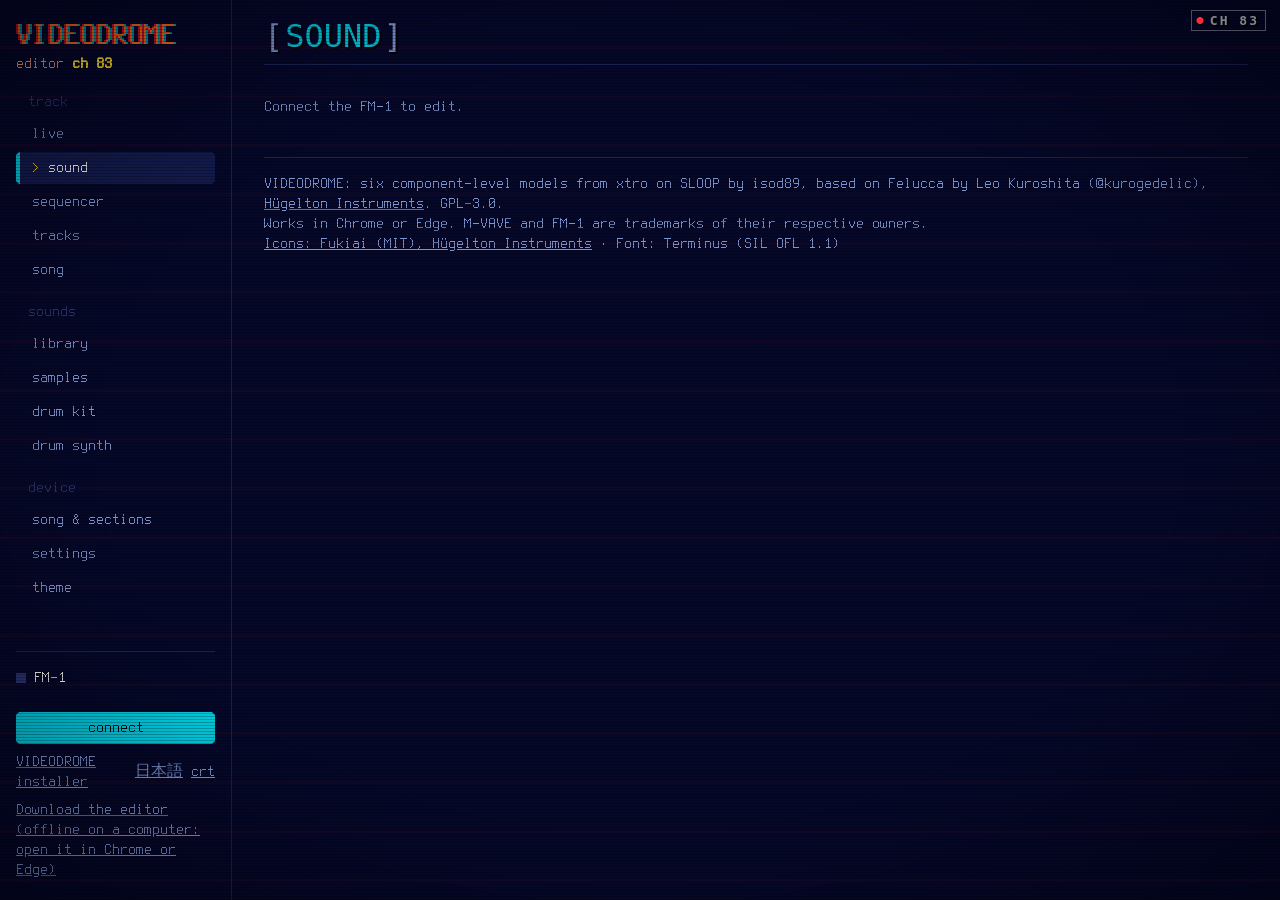
==== commit c51905fb: "Videodrome 1.1: UI overhaul, CH 83 public access with xtro's panel vocabulary Device (FM-1 and SMK-3" ====
--- a/docs/webapp/editor/index.html
+++ b/docs/webapp/editor/index.html
@@ -876,6 +876,65 @@
     .lvpad { height: 64px; }
     .lvfxpads { grid-template-columns: repeat(3, minmax(0, 1fr)); }
   }
+  /* VD-SKIN */
+  /* ---- VIDEODROME 1.1: CH 83, the skin of the editor, the installer and the uploader (web/vd_skin.css; copied into
+     each page by tools/vd_skin.py, tests/site_test.py checks the copies). Public access after midnight: the dead-air
+     blue of a community bulletin board, character-generator type with its drop edge, the chyron's yellow; xtro's panel
+     vocabulary over it: chamfered frames, > prompts, [CHIP] names, hatched banners for what must not be missed. And
+     under it the signal: a faint red in the raster. The firmware's palette CH 83 (gfx.c) in the same colours. ---- */
+  :root {
+    --ch-bg: #06082a; --ch-s1: #0b1038; --ch-s2: #141c4e; --ch-s3: #2a3474; --ch-line: #1a2254;
+    --ch-dim: #7c94ce; --ch-fg2: #e6e6dc; --ch-fg: #f0f0e8; --ch-cg: #ffdc28; --ch-flesh: #ec9680; --ch-sig: #ff2c34;
+    --ch-edge: 2px 2px 0 rgba(0, 0, 0, .85);                      /* the character generator's drop edge */
+    --ch-chamfer: polygon(3px 0, calc(100% - 3px) 0, 100% 3px, 100% calc(100% - 3px), calc(100% - 3px) 100%, 3px 100%,
+                          0 calc(100% - 3px), 0 3px);
+    /* the pages' own names for them: the editor's, the installer's, the uploader's */
+    --bg: var(--ch-bg); --s1: var(--ch-s1); --s2: var(--ch-s2); --s3: var(--ch-s3); --line: var(--ch-line);
+    --dim: var(--ch-dim); --fg2: var(--ch-fg2); --fg: var(--ch-fg); --tile: var(--ch-s1); --panel: var(--ch-s1);
+    --red: var(--ch-sig); --bad: var(--ch-sig); --osd: var(--ch-cg);
+  }
+  body { background: var(--bg); }
+  /* xtro: one chamfer on every box (not while a control has the keyboard: its focus ring stays whole) */
+  .card, .tile, .group, progress, .chainline, pre, .preview, select[size],
+  button:not(:focus-visible), select:not(:focus-visible) { clip-path: var(--ch-chamfer); }
+  .card, .tile, .group { border: 1px solid var(--ch-s3); }
+  /* character-generator type: the drop edge on what is set large */
+  h2, .lead, .tile b, #pagetitle, .sub { text-shadow: var(--ch-edge); }
+  .lead, button#go, #status, h1 { font-family: ui-monospace, "Cascadia Mono", Menlo, Consolas, monospace; }
+  .lead { font-size: 17px; line-height: 1.45; }
+  button.pri:disabled, button#go:disabled { background: var(--ch-s1); color: var(--ch-s3); }
+  /* xtro's prompts and chips: a section's title after a > , the page's name in brackets */
+  .card > h2::before, .group > h2::before, main > h1::before { content: "> "; color: var(--ch-dim); text-shadow: none; }
+  .card > h2::first-letter { color: inherit; }
+  #pagetitle::before { content: "["; color: var(--ch-dim); margin-right: 2px; }
+  #pagetitle::after { content: "]"; color: var(--ch-dim); margin-left: 2px; }
+  .tabs button[aria-selected="true"]::before { content: "> "; color: var(--ch-cg); }
+  /* the chyron's yellow for what is pressed, chosen or ready; the flesh tone for the quiet second line */
+  ::selection { background: var(--ch-cg); color: #000; }
+  .seg button[aria-pressed="true"], button.tog[aria-pressed="true"] { background: var(--ch-cg); color: #000; }
+  .small, .dim, .tile span, footer { color: var(--ch-dim); }
+  .tile span, .brand span { color: var(--ch-flesh); }
+  /* the loud marker (xtro's banner): an error as a bar in the signal's red with hatched caps, the text knocked out */
+  #status.err, #status.bad, .vd-banner {
+    color: #000; background-color: var(--ch-sig); padding: 2px 18px; text-shadow: none; clip-path: var(--ch-chamfer);
+    background-image: repeating-linear-gradient(45deg, rgba(0, 0, 0, .9) 0 2px, transparent 2px 4px),
+                      repeating-linear-gradient(45deg, rgba(0, 0, 0, .9) 0 2px, transparent 2px 4px);
+    background-size: 10px 100%, 10px 100%; background-position: left top, right top; background-repeat: no-repeat; }
+  /* the station's bug in the corner, and its light: on the air */
+  html::after { content: "CH 83"; position: fixed; top: 10px; right: 14px; z-index: 2147483001; pointer-events: none;
+    font: 700 13px/1 ui-monospace, Menlo, Consolas, monospace; letter-spacing: 2px; color: rgba(240, 240, 232, .55);
+    padding: 3px 6px 3px 18px; border: 1px solid rgba(240, 240, 232, .3); text-shadow: var(--ch-edge);
+    background: radial-gradient(circle at 8px 50%, var(--ch-sig) 0 3px, transparent 4px); animation: ch-air 2.4s steps(1) infinite; }
+  @keyframes ch-air { 50% { background: none; } }
+  @media (prefers-reduced-motion: reduce) { html::after { animation: none; } }
+  /* the raster, and the signal under it: a faint red band now and then between the scanlines */
+  body.crt::after { content: ""; position: fixed; inset: 0; pointer-events: none; z-index: 2147483000;
+    background: repeating-linear-gradient(to bottom, transparent 0, transparent 2px, rgba(0, 0, 0, .24) 2px, rgba(0, 0, 0, .24) 3px),
+                repeating-linear-gradient(to bottom, transparent 0, transparent 46px, rgba(255, 24, 40, .035) 46px, rgba(255, 24, 40, .035) 49px),
+                radial-gradient(ellipse at center, transparent 60%, rgba(0, 0, 10, .45) 100%); }
+  @media print { body.crt::after, html::after { display: none; } }
+  /* ---- /VIDEODROME 1.1 ---- */
+  /* /VD-SKIN */
 </style>
 </head>
 <body>
@@ -912,7 +971,7 @@
       <div class="links"><a class="dim" href="../installer/" data-t="installer"></a><button class="lang" id="lang"></button>
         <button class="lang" id="crt" aria-pressed="true" title="CRT raster">crt</button></div>
       <button id="install" class="pri" data-t="install" hidden></button>
-      <!--DL--><a class="dim" id="offline" href="sloop-editor.html" download="sloop-editor-1.0.html" data-t="offline"></a><!--/DL-->
+      <!--DL--><a class="dim" id="offline" href="sloop-editor.html" download="sloop-editor-1.1.html" data-t="offline"></a><!--/DL-->
     </div>
   </aside>
 
@@ -4636,7 +4695,9 @@
     ["CYAN", [[0, 30, 50], [0, 62, 96], [16, 112, 160], [56, 172, 222], [140, 222, 255]]],
     ["RED", [[52, 8, 8], [100, 18, 14], [170, 36, 26], [226, 64, 48], [255, 112, 92]]],
     ["MONO", [[40, 40, 40], [80, 80, 80], [130, 130, 130], [186, 186, 186], [226, 226, 226]]],
-    ["CIVIC 83", [[52, 14, 4], [110, 34, 8], [176, 64, 14], [232, 100, 24], [255, 150, 60]]]],   /* VIDEODROME (+ the raster) */
+    ["CIVIC 83", [[52, 14, 4], [110, 34, 8], [176, 64, 14], [232, 100, 24], [255, 150, 60]]],   /* VIDEODROME (+ the raster) */
+    /* VIDEODROME 1.1, the default: CH 83 (public access: dead-air blue, CG type, the chyron's yellow accent) */
+    ["CH 83", [[26, 34, 84], [50, 62, 128], [124, 148, 206], [236, 150, 128], [240, 240, 232]], [6, 8, 40], [255, 220, 40]]],
   TRACKS: [[0, 204, 224], [224, 48, 200], [232, 212, 0], [255, 104, 24]],   /* VIDEODROME: the colour bars' (gfx.c) */
   to565: ([r, g, b]) => ((r >> 3) << 11) | ((g >> 2) << 5) | (b >> 3),
   from565: (v) => [Math.round((((v >> 11) & 31) * 255) / 31), Math.round((((v >> 5) & 63) * 255) / 63), Math.round(((v & 31) * 255) / 31)],
@@ -4706,7 +4767,8 @@
     if (!m) return null;
     try { return THEME.decode(b64dec(m[1])); } catch (e) { return null; }
   },
-  builtin: (i) => ({ name: THEME.BUILTIN[i][0], c: THEME.BUILTIN[i][1].map((x) => x.slice()), trk: THEME.TRACKS.map((x) => x.slice()), bg: [0, 0, 0], hi: [255, 255, 255] }),
+  builtin: (i) => ({ name: THEME.BUILTIN[i][0], c: THEME.BUILTIN[i][1].map((x) => x.slice()), trk: THEME.TRACKS.map((x) => x.slice()),
+                     bg: (THEME.BUILTIN[i][2] || [0, 0, 0]).slice(), hi: (THEME.BUILTIN[i][3] || [255, 255, 255]).slice() }),
   /* five steps from one colour, as the FM-1's palettes go: dark to the colour, the last lighter toward white; on a light
      background (bg given) the other way: faint (light) to strong (dark) */
   ramp(rgb, bg) {
